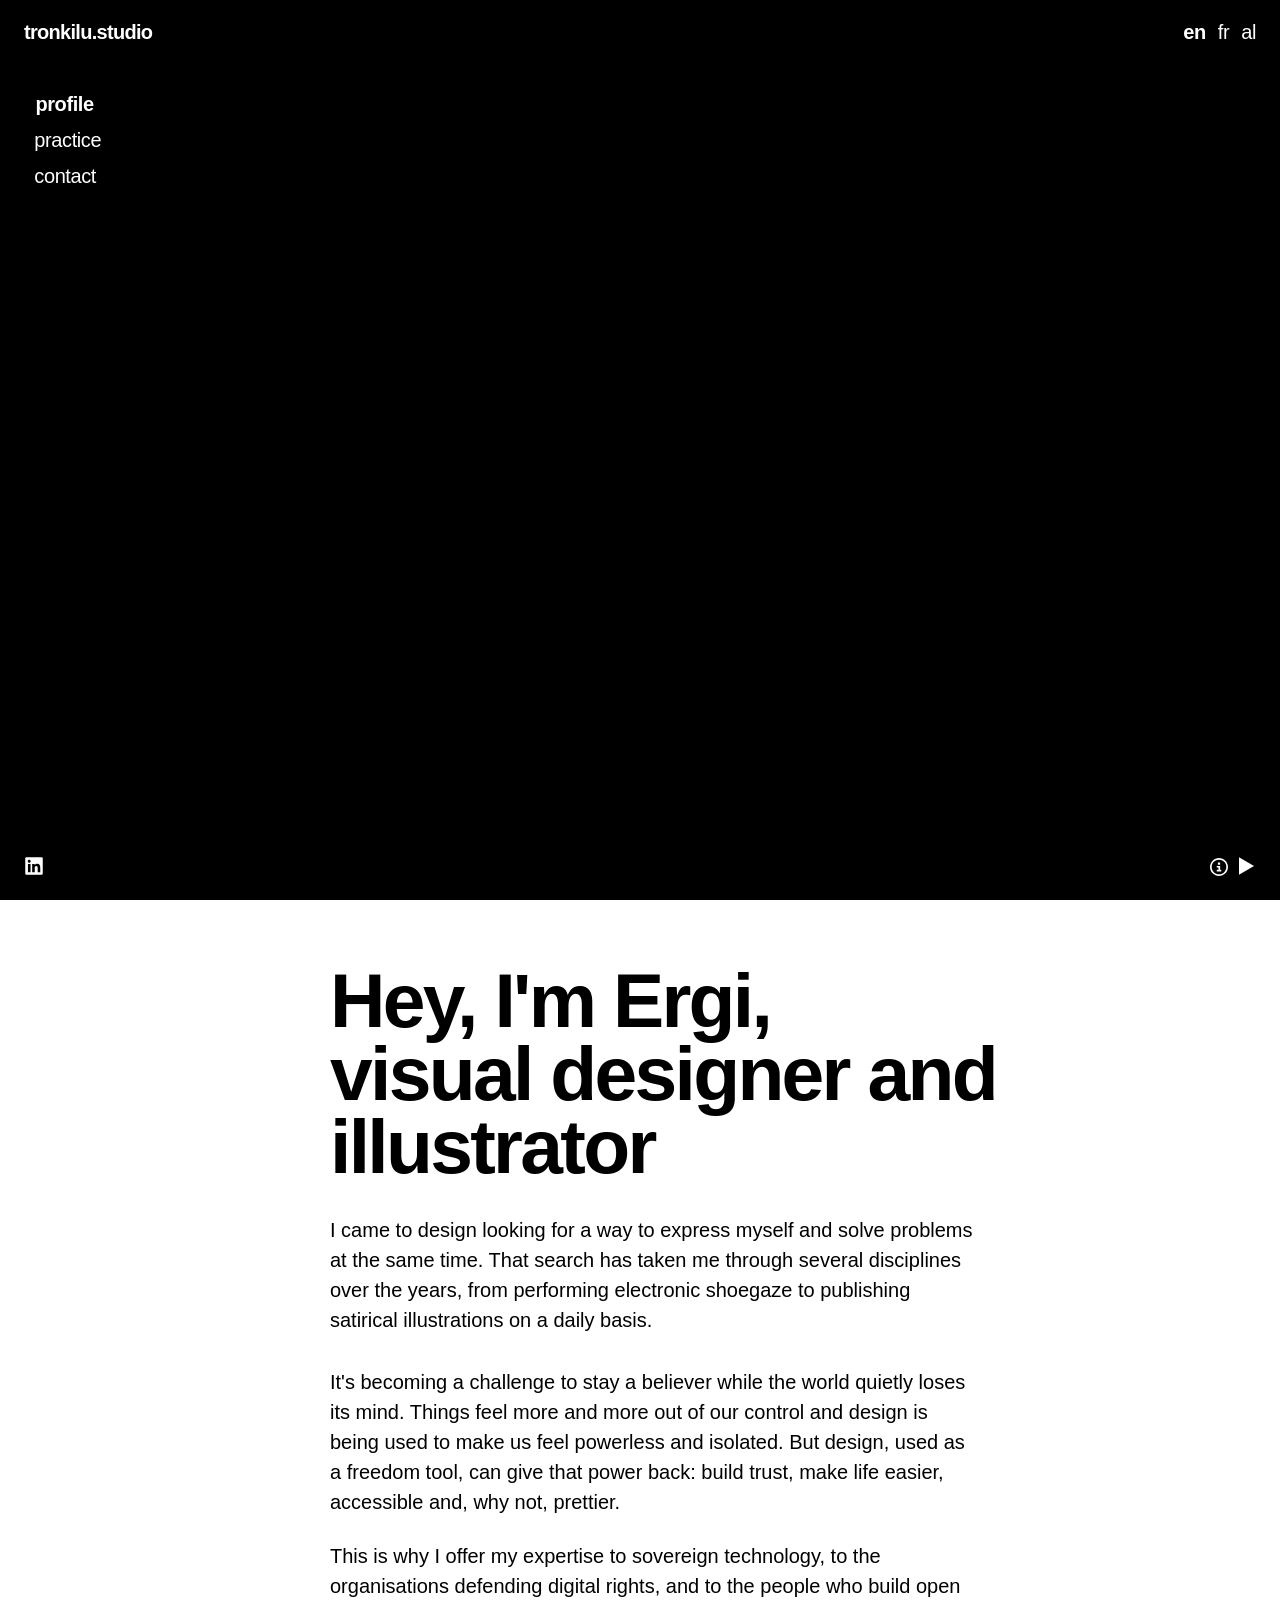
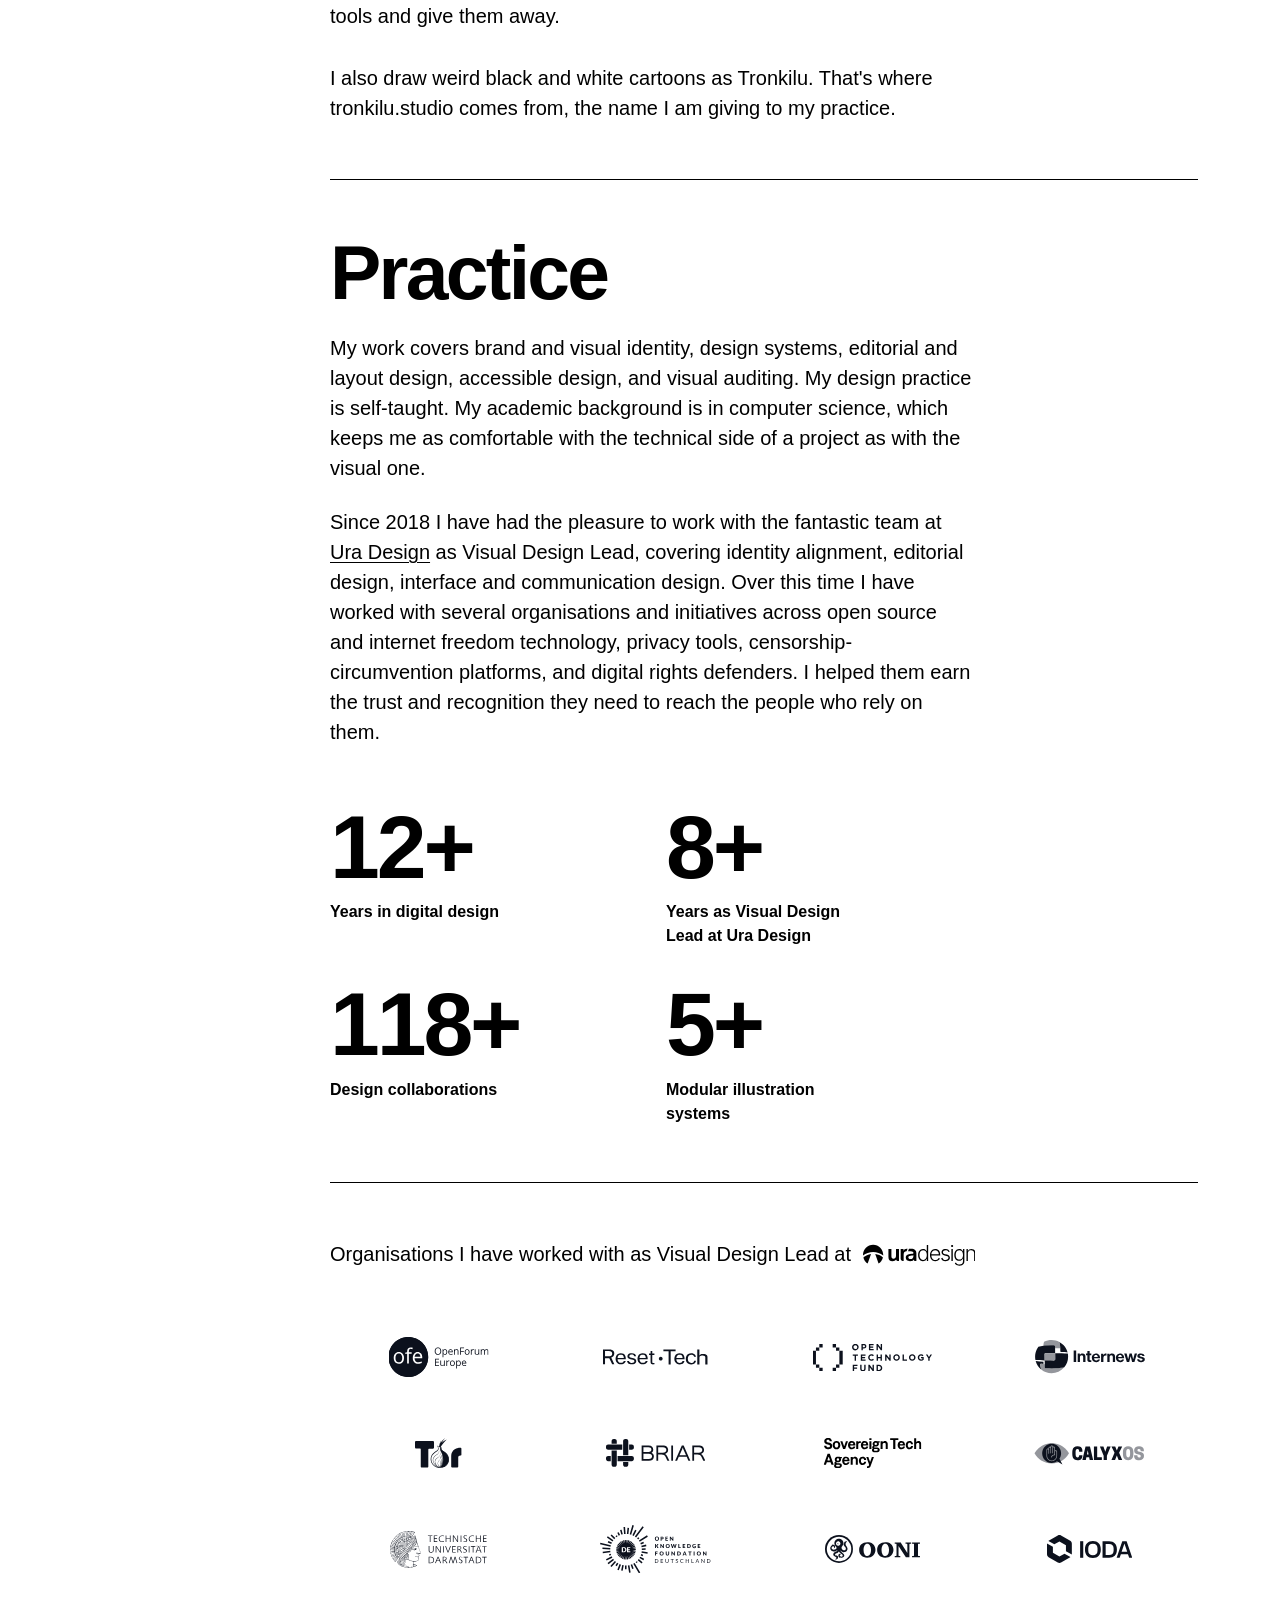
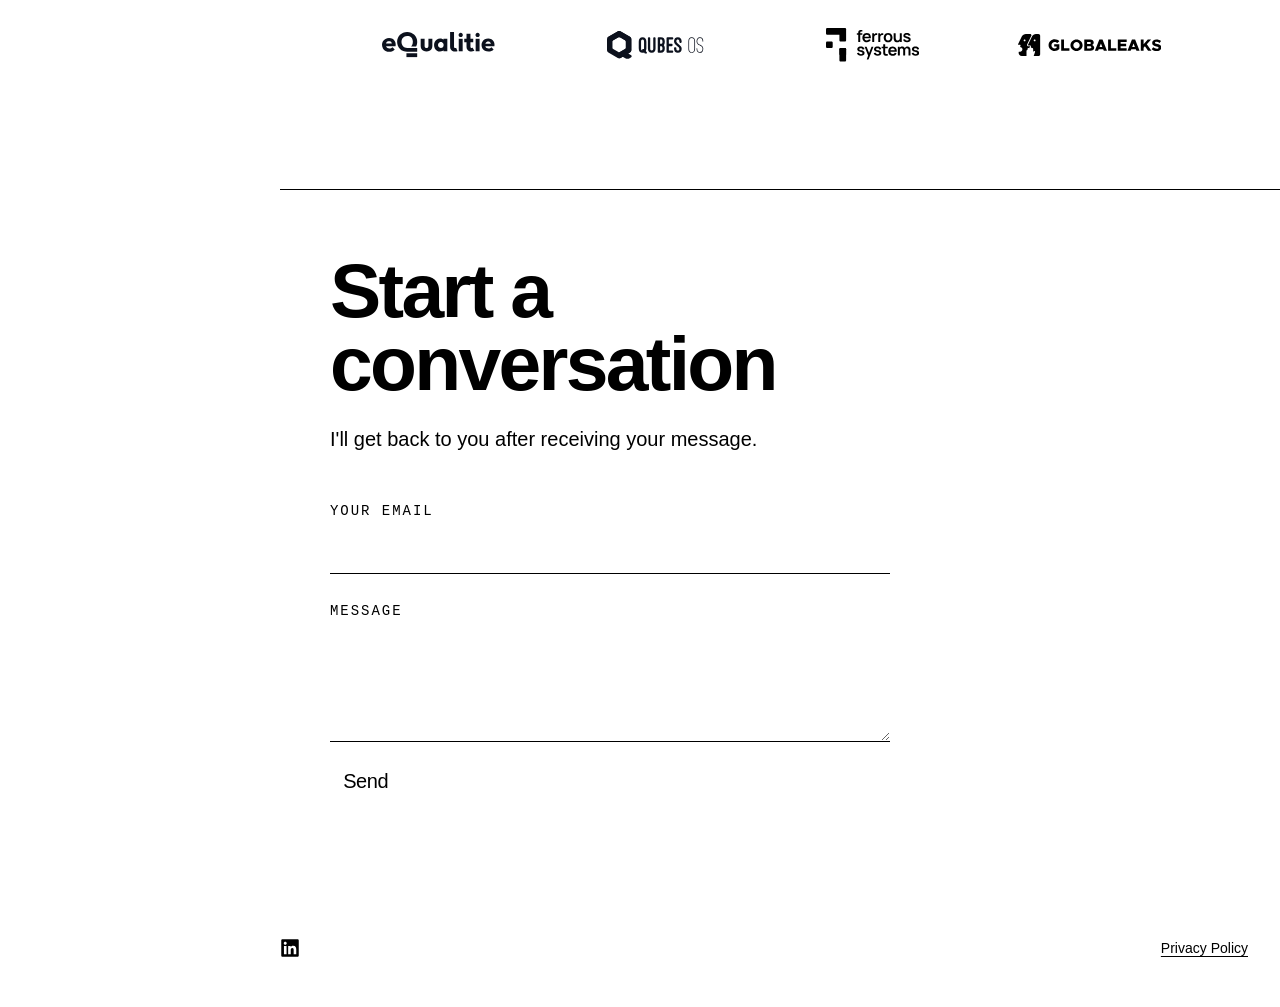
==== index.html @ e002053f ".html-fix" ====
<!DOCTYPE html>
<html lang="en">
<head>
<meta charset="utf-8">
<meta name="viewport" content="width=device-width, initial-scale=1">
<title>tronkilu.studio — Ergi Shkëlzeni, Visual Designer &amp; Illustrator</title>
<meta name="description" content="Ergi Shkëlzeni (Tronkilu) is a visual designer and illustrator based in Grenoble, France, working on brand identity, editorial design, and open source and digital rights projects.">
<meta name="keywords" content="Ergi Shkëlzeni, Ergi, Tronkilu, tronkilu studio, open source design, visual designer, illustrator, design France, Grenoble designer">
<meta name="robots" content="index,follow">
<link rel="canonical" href="https://tronkilu.studio/">
<meta property="og:type" content="website">
<meta property="og:title" content="tronkilu.studio — Ergi Shkëlzeni, Visual Designer & Illustrator">
<meta property="og:description" content="Visual designer and illustrator based in Grenoble, France, working on brand identity, editorial design, and open source and digital rights projects.">
<meta property="og:url" content="https://tronkilu.studio/">
<meta property="og:site_name" content="tronkilu.studio">
<meta name="twitter:card" content="summary">
<meta name="twitter:title" content="tronkilu.studio — Ergi Shkëlzeni">
<meta name="twitter:description" content="Visual designer and illustrator based in Grenoble, France.">
<script type="application/ld+json">{"@context":"https://schema.org","@type":"Person","name":"Ergi Shkëlzeni","alternateName":"Tronkilu","url":"https://tronkilu.studio/","jobTitle":"Visual Designer and Illustrator","address":{"@type":"PostalAddress","addressLocality":"Grenoble","addressCountry":"FR"},"sameAs":["https://www.linkedin.com/in/ergishkëlzeni"]}</script>
<style>
:root{
/* Ink — the only real colour in the system */
--ink-900:#000000;--ink-800:#101010;--ink-700:#1c1c1c;--ink-600:#3a3a3a;--ink-500:#5e5e5e;--ink-400:#8a8a8a;--ink-300:#b4b4b4;--ink-200:#d6d6d6;--ink-100:#e8e8e8;--ink-050:#f2f2f1;--paper:#ffffff;
/* Semantic */
--text-primary:var(--ink-900);--text-secondary:var(--ink-500);--text-muted:var(--ink-400);--text-inverse:var(--paper);
--surface-page:var(--paper);--surface-card:var(--paper);--surface-sunken:var(--ink-050);--surface-inverse:var(--ink-900);
--border-hairline:var(--ink-200);--border-strong:var(--ink-900);--border-subtle:var(--ink-100);
--action-fill:var(--ink-900);--action-fill-hover:var(--ink-700);--action-text:var(--paper);
--focus-ring:var(--ink-900);
/* Semantic status: expressed as ink + pattern, never hue. Kept as aliases so consumers
   have a single place to opt into colour if a product ever needs it. */
--status-info:var(--ink-900);--status-success:var(--ink-900);--status-warning:var(--ink-900);--status-danger:var(--ink-900);
--selection-bg:var(--ink-900);--selection-text:var(--paper)}
[data-theme="inverse"]{--text-primary:var(--paper);--text-secondary:var(--ink-300);--text-muted:var(--ink-400);--text-inverse:var(--ink-900);--surface-page:var(--ink-900);--surface-card:var(--ink-900);--surface-sunken:var(--ink-800);--surface-inverse:var(--paper);--border-hairline:var(--ink-600);--border-strong:var(--paper);--border-subtle:var(--ink-700);--action-fill:var(--paper);--action-fill-hover:var(--ink-100);--action-text:var(--ink-900);--focus-ring:var(--paper)}

:root{
--space-0:0px;--space-1:4px;--space-2:8px;--space-3:12px;--space-4:16px;--space-5:24px;--space-6:32px;--space-7:48px;--space-8:64px;--space-9:96px;--space-10:128px;
--gutter:24px;--page-margin:32px;--section-y:96px;--max-width:1280px;--rail:280px}

:root{
--ease-standard:cubic-bezier(0.2,0,0,1); /* @kind other */
--ease-out:cubic-bezier(0,0,0,1); /* @kind other */
--ease-step:steps(3,end); /* @kind other */
--dur-instant:80ms; /* @kind other */
--dur-fast:120ms; /* @kind other */
--dur-base:180ms; /* @kind other */
--dur-slow:320ms /* @kind other */}

:root{
/* Grain: a tiled SVG fractal-noise mask. Applied as an ::after overlay, never baked into art. */
--grain-url:url("data:image/svg+xml,%3Csvg xmlns='http://www.w3.org/2000/svg' width='160' height='160'%3E%3Cfilter id='n'%3E%3CfeTurbulence type='fractalNoise' baseFrequency='0.8' numOctaves='3' stitchTiles='stitch'/%3E%3C/filter%3E%3Crect width='160' height='160' filter='url(%23n)' opacity='0.55'/%3E%3C/svg%3E"); /* @kind other */
--grain-opacity:0.28; /* @kind other */
--grain-opacity-strong:0.45; /* @kind other */
--grain-size:160px; /* @kind spacing */
--halftone-url:url("data:image/svg+xml,%3Csvg xmlns='http://www.w3.org/2000/svg' width='6' height='6'%3E%3Ccircle cx='1.5' cy='1.5' r='1' fill='%23000'/%3E%3C/svg%3E"); /* @kind other */
--image-filter:grayscale(1) contrast(1.12); /* @kind other */
--image-filter-hard:grayscale(1) contrast(1.6) brightness(1.05) /* @kind other */}

</style>
<style>
@font-face{font-family:"Geist";src:url("assets/fonts/Geist.woff2") format("woff2-variations"),url("assets/fonts/Geist.woff2") format("woff2");font-weight:100 900;font-style:normal;font-display:swap}
</style>
<style>
*{box-sizing:border-box}
html{scroll-behavior:smooth;overflow-x:hidden}
/* Type audit — four sizes only:
   --t-label 11px mono uppercase · --t-body 16px · --t-nav 20px mono · --t-mid clamp 28-44 · --t-head clamp 40-88
   Two weights only: 400 and 600. Two families: Geist, Geist Mono. */
:root{--t-label:11px;--t-body:16px;--t-nav:20px;--t-mid:clamp(28px,3.4vw,44px);--t-head:clamp(40px,6vw,88px)}
body{margin:0;background:var(--paper);color:var(--ink-900);font-family:Geist,-apple-system,"Segoe UI",Roboto,Helvetica,Arial,sans-serif;font-size:var(--t-body);font-weight:400;line-height:1.6;-webkit-font-smoothing:antialiased}
.mono,button,input,textarea{font-family:Geist,-apple-system,"Segoe UI",Roboto,Helvetica,Arial,sans-serif}
.mono{font-size:var(--t-label);font-weight:400;letter-spacing:.14em;text-transform:uppercase;line-height:1.4;font-family:ui-monospace,"SF Mono","Cascadia Mono","Roboto Mono",Consolas,monospace}
a{color:var(--ink-900);text-decoration:underline;text-decoration-thickness:1px;text-underline-offset:3px}
a:hover{text-decoration-thickness:2px}
.quiet-hover:hover{text-decoration:none}
h1,h2,.mark,.name,.stats b,.wordmark{font-weight:600;letter-spacing:-.035em;line-height:.95;margin:0}
h1,h2{font-size:var(--t-head);text-wrap:balance}
.name,.stats b{font-size:var(--t-mid);line-height:1}
.bio{font-size:20px;line-height:1.5;max-width:58ch}
p{max-width:58ch;margin:0}
.layout{display:block;padding-left:280px}
/* sidebar overlaid on the hero, inverting against whatever is behind it */
.rail{position:fixed;top:0;left:0;width:280px;height:100vh;color:#fff;mix-blend-mode:difference;padding:88px 24px 24px;display:flex;flex-direction:column;gap:clamp(16px,4vh,48px);z-index:20;pointer-events:none;overflow-y:auto;overflow-x:hidden;scrollbar-width:none}
.rail::-webkit-scrollbar{display:none}
@media(max-height:700px){.rail{padding-top:64px}.rail nav a{font-size:20px}}
.rail a{color:inherit;pointer-events:auto}
.rail nav{display:flex;flex-direction:column;gap:4px}
.rail nav a{font-family:Geist,-apple-system,"Segoe UI",Roboto,Helvetica,Arial,sans-serif;font-size:var(--t-nav);letter-spacing:-.02em;white-space:nowrap;text-decoration:none}
.rail nav a::before{content:"[ ";opacity:0}
.rail nav a::after{content:" ]";opacity:0}
.rail nav a:hover{text-decoration:none}
.rail nav a:hover::before,.rail nav a:hover::after{opacity:1}
.rail nav a:hover{font-weight:600}
.rail nav:not(:hover) a.active{font-weight:600}
/* top bar: wordmark + languages on one level; inverts over the video, turns to paper below it */
.topbar{position:fixed;top:0;left:0;right:0;z-index:30;height:64px;display:flex;align-items:center;justify-content:space-between;padding:0 24px;color:#fff;mix-blend-mode:difference;transition:none}
.topbar.solid{color:var(--ink-900);background:var(--paper);mix-blend-mode:normal}
.topbar .mark{font-size:var(--t-nav);color:inherit;text-decoration:none}
.lang{display:flex;gap:12px}
.lang button{background:none;border:0;padding:0;color:inherit;font-family:Geist,-apple-system,"Segoe UI",Roboto,Helvetica,Arial,sans-serif;font-size:var(--t-nav);font-weight:400;letter-spacing:-.02em;cursor:pointer}
.lang button[aria-pressed=true]{font-weight:600}
.reel .li-btn{position:absolute;bottom:24px;left:24px;z-index:2;width:20px;height:20px;background:var(--paper);-webkit-mask:var(--i) center/contain no-repeat;mask:var(--i) center/contain no-repeat;mix-blend-mode:difference}
/* main */
main{min-width:0;container-type:inline-size}
section{border-bottom:1px solid var(--ink-900)}
#about{border-bottom:0}
section:last-of-type{border-bottom:0}
.sechead{display:flex;justify-content:space-between;align-items:baseline;gap:24px;padding:16px 32px 16px 0;border-bottom:1px solid var(--ink-900)}
.body{padding:64px 32px 96px 0;max-width:900px;margin:0 auto}
.indent{padding-left:0}
/* full-bleed video header */
.reel{position:relative;margin:0;overflow:hidden;background:var(--ink-900);width:100%;height:100vh;cursor:pointer}
.reel-cursor{position:fixed;z-index:15;width:52px;height:52px;border-radius:50%;border:1px solid var(--paper);display:flex;align-items:center;justify-content:center;pointer-events:none;mix-blend-mode:difference;opacity:0;transform:translate(-50%,-50%) scale(.5);transition:opacity 260ms cubic-bezier(.2,0,0,1),transform 260ms cubic-bezier(.34,1.56,.64,1)}
.reel-cursor.show{opacity:1;transform:translate(-50%,-50%) scale(1)}
.reel-cursor svg{width:18px;height:18px}
.reel video{width:100%;height:100%;object-fit:cover;object-position:50% 0%;display:block;filter:var(--image-filter-hard)}
.reel::after{content:"";position:absolute;inset:0;background-image:var(--grain-url);background-size:var(--grain-size);mix-blend-mode:multiply;opacity:var(--grain-opacity-strong);pointer-events:none}
.reel button{position:absolute;bottom:24px;right:24px;z-index:2;border:0;padding:0;width:20px;height:20px;background:var(--paper);-webkit-mask:var(--i) center/contain no-repeat;mask:var(--i) center/contain no-repeat;cursor:pointer;mix-blend-mode:difference;transition:opacity 200ms cubic-bezier(.2,0,0,1)}
.reel button.hide{opacity:0;pointer-events:none}
.reel .li-btn{transition:opacity 200ms cubic-bezier(.2,0,0,1)}
.reel .li-btn.hide{opacity:0;pointer-events:none}
.reel button:focus-visible{outline:2px solid var(--paper);outline-offset:2px}
.reel .credit-toggle{right:52px;width:18px;height:18px;background:var(--paper);-webkit-mask:var(--ci) center/contain no-repeat;mask:var(--ci) center/contain no-repeat;border:0;padding:0;cursor:pointer;mix-blend-mode:difference}
.reel .credit{position:absolute;left:24px;right:24px;bottom:54px;z-index:2;font-size:13px;line-height:1.6;max-width:520px;margin-left:auto;text-align:right;opacity:0;transform:translateY(6px);pointer-events:none;transition:opacity 180ms cubic-bezier(.2,0,0,1),transform 180ms cubic-bezier(.2,0,0,1);text-wrap:balance}
.reel .credit .hl{background:var(--credit-hl,#F4F6F5);color:var(--ink-900);padding:2px 6px;box-decoration-break:clone;-webkit-box-decoration-break:clone}
.reel .credit.show{opacity:1;transform:translateY(0);pointer-events:auto}
/* about */
.about{margin-top:32px}
.lead{font-size:var(--t-mid);line-height:1.25;letter-spacing:-.01em;max-width:44ch}
.stats{display:grid;grid-template-columns:repeat(2,minmax(0,1fr));gap:32px;margin-top:56px;max-width:640px}
.stats b{display:block;font-size:clamp(56px,7vw,96px)}
.stat-label{margin-top:8px;display:block;max-width:22ch;line-height:1.5;font-family:Geist,-apple-system,"Segoe UI",Roboto,Helvetica,Arial,sans-serif;font-size:16px;font-weight:600;text-transform:none;letter-spacing:0}
/* worked with */
.clients{margin-top:40px;display:grid;grid-template-columns:repeat(4,minmax(0,1fr));gap:0}
.clients>div{display:flex;align-items:center;justify-content:center;min-height:96px;padding:16px}
.clients>div svg{height:28px;width:auto;max-width:100%}
.orgs-logo{display:inline-flex;align-items:center;height:0.558em;vertical-align:middle;margin:0 0 0 6px}
.orgs-logo svg{height:100%;width:auto;display:block}
@media(max-width:860px){.orgs-logo{margin:0 0 0 6px}}
/* contact */
form{display:flex;flex-direction:column;gap:28px;max-width:560px;margin-top:48px}
.field{display:flex;flex-direction:column;gap:8px}
.field .mono{font-size:14px}
input,textarea{width:100%;border:0;border-bottom:1px solid var(--ink-900);padding:10px 0;font-size:20px;font-family:Geist,-apple-system,"Segoe UI",Roboto,Helvetica,Arial,sans-serif;background:none;color:var(--ink-900);resize:vertical}
input:focus,textarea:focus{outline:none;border-bottom-width:2px}
button[type=submit]{align-self:start;font-family:Geist,-apple-system,"Segoe UI",Roboto,Helvetica,Arial,sans-serif;font-size:var(--t-nav);letter-spacing:-.02em;text-transform:none;background:none;color:var(--ink-900);padding:0;display:flex;align-items:center;gap:8px;border:0;cursor:pointer;font-weight:400;transition:font-weight 120ms cubic-bezier(.2,0,0,1),opacity 120ms cubic-bezier(.2,0,0,1)}
button[type=submit]::before{content:"[ ";opacity:0}
button[type=submit]::after{content:" ]";opacity:0}
button[type=submit] svg{width:16px;height:16px;transition:transform 220ms cubic-bezier(.2,0,0,1)}
button[type=submit]:hover{font-weight:600}
button[type=submit]:hover::before,button[type=submit]:hover::after{opacity:1}
button[type=submit]:hover svg{transform:translateX(3px)}
button[type=submit]:active{opacity:.6}
.toast-overlay{position:fixed;inset:0;z-index:40;display:flex;align-items:center;justify-content:center;background:rgba(0,0,0,0);pointer-events:none;transition:background 240ms cubic-bezier(.2,0,0,1)}
.toast-overlay.show{background:rgba(0,0,0,.12);pointer-events:auto}
.toast-card{background:var(--paper);border-radius:16px;box-shadow:0 12px 40px rgba(0,0,0,.18);padding:32px 36px;max-width:340px;text-align:center;display:flex;flex-direction:column;align-items:center;gap:14px;position:relative;opacity:0;transform:translateY(12px) scale(.96);transition:opacity 260ms cubic-bezier(.2,0,0,1),transform 260ms cubic-bezier(.2,0,0,1)}
.toast-overlay.show .toast-card{opacity:1;transform:translateY(0) scale(1)}
.toast-text{font-family:Geist,-apple-system,"Segoe UI",Roboto,Helvetica,Arial,sans-serif;font-size:15px;font-weight:500;line-height:1.5;color:var(--ink-900)}
.toast-close{position:absolute;top:14px;right:14px;background:none;border:0;padding:4px;cursor:pointer;color:var(--ink-900)}
.toast-close:hover svg path{stroke-width:3}
.direct{margin-top:24px}
.wordmark{padding:48px 32px 32px;letter-spacing:-.045em;line-height:.85;font-size:min(13.2cqw,220px)}
.privacy-link{display:flex;justify-content:space-between;align-items:center;padding:48px 32px 48px 0}
.privacy-link .li-icon{width:20px;height:20px;background:currentColor;-webkit-mask:var(--i) center/contain no-repeat;mask:var(--i) center/contain no-repeat}
.privacy-link .li-icon:hover{-webkit-mask-size:85%;mask-size:85%}
.privacy-link a{font-family:Geist,-apple-system,"Segoe UI",Roboto,Helvetica,Arial,sans-serif;font-size:14px;text-decoration:underline;text-decoration-thickness:1px;text-underline-offset:3px;transition:none}
.privacy-link a:hover{font-weight:400;text-decoration:none}
.mobile-menu-row{position:fixed;top:8px;right:16px;z-index:35;display:flex;align-items:center;gap:0}
.mobile-menu-btn{display:none;background:none;border:0;padding:0;cursor:pointer;width:auto;height:auto;align-items:center;justify-content:center;font-family:Geist,-apple-system,"Segoe UI",Roboto,Helvetica,Arial,sans-serif;font-size:16px;font-weight:600;letter-spacing:0;color:var(--ink-900);transition:transform 200ms cubic-bezier(.2,0,0,1)}
.mobile-menu-btn.spin{transform:rotate(180deg)}
.mobile-menu-row .lang{display:flex;gap:0;overflow:hidden;max-width:0;opacity:0;transition:max-width 260ms cubic-bezier(.2,0,0,1),opacity 200ms cubic-bezier(.2,0,0,1)}
.mobile-menu-row .lang.open{max-width:140px;opacity:1;margin-right:12px}
.mobile-menu-row .lang button{font-family:Geist,-apple-system,"Segoe UI",Roboto,Helvetica,Arial,sans-serif;font-size:14px;font-weight:400;letter-spacing:0;background:none;border:0;padding:0 8px;cursor:pointer;color:var(--ink-900);white-space:nowrap}
.mobile-menu-row .lang button[aria-pressed=true]{font-weight:600}
/* mobile */
@media(max-width:860px){
.clients{grid-template-columns:repeat(2,minmax(0,1fr))}
:root{--t-nav:24px}
.layout{padding-left:0}
.rail{width:auto;padding:16px;gap:32px;height:100vh;transition:opacity 200ms cubic-bezier(.2,0,0,1)}
.rail.hide{opacity:0;pointer-events:none;visibility:hidden}
.rail.hide a,.rail.hide button{pointer-events:none}
.topbar{height:52px;padding:0 16px}
.rail{padding-top:72px}
.reel video{object-position:95% 0%}
.sechead,.wordmark{padding-left:0;padding-right:20px}
.privacy-link{padding-left:64px;padding-right:64px}
.body{padding-left:64px;padding-right:64px;padding-top:40px;padding-bottom:64px}
h1,h2{line-height:1.08}
.topbar .lang{display:flex}
.topbar .lang button{display:none}
.topbar .lang button[aria-pressed=true]{display:inline-block}
.topbar .lang.expanded button{display:inline-block}
}
</style>
</head>
<body>
<figure class="reel" id="reel">
<div class="reel-cursor" id="reelCursor"><svg xmlns="http://www.w3.org/2000/svg" viewBox="0 0 24 24" fill="none"><path id="cursorIcon" d="M8 5v14l11-7z" fill="var(--paper)"></path></svg></div>
<video src="assets/video/hero.mp4" autoplay loop muted playsinline></video>
<button type="button" class="credit-toggle" id="creditBtn" aria-label="Photo credit" aria-expanded="false" style="--ci:url('data:image/svg+xml;utf8,%3Csvg%20xmlns%3D%22http%3A%2F%2Fwww.w3.org%2F2000%2Fsvg%22%20viewBox%3D%220%200%2032%2032%22%3E%3Cpath%20d%3D%22M16%203C19.4478%203%2022.7544%204.36964%2025.1924%206.80761C27.6304%209.24558%2029%2012.5522%2029%2016C29%2019.4478%2027.6304%2022.7544%2025.1924%2025.1924C22.7544%2027.6304%2019.4478%2029%2016%2029C12.5522%2029%209.24558%2027.6304%206.80761%2025.1924C4.36964%2022.7544%203%2019.4478%203%2016C3%2012.5522%204.36964%209.24558%206.80761%206.80761C9.24558%204.36964%2012.5522%203%2016%203ZM16%2032C20.2435%2032%2024.3131%2030.3143%2027.3137%2027.3137C30.3143%2024.3131%2032%2020.2435%2032%2016C32%2011.7565%2030.3143%207.68687%2027.3137%204.68629C24.3131%201.68571%2020.2435%200%2016%200C11.7565%200%207.68687%201.68571%204.68629%204.68629C1.68571%207.68687%200%2011.7565%200%2016C0%2020.2435%201.68571%2024.3131%204.68629%2027.3137C7.68687%2030.3143%2011.7565%2032%2016%2032ZM13.5%2021H12V24H13.5H18.5H20V21H18.5H18V15.5V14H16.5H13.5H12V17H13.5H15V21H13.5ZM18%2012V8H14V12H18Z%22%2F%3E%3C%2Fsvg%3E')"></button>
<a href="https://www.linkedin.com/in/ergishkëlzeni" target="_blank" rel="noopener" aria-label="LinkedIn" class="li-btn" style="--i:url('data:image/svg+xml;utf8,%3Csvg%20xmlns%3D%22http%3A%2F%2Fwww.w3.org%2F2000%2Fsvg%22%20viewBox%3D%220%200%2028%2032%22%3E%3Cpath%20d%3D%22M26%202H1.99375C0.89375%202%200%202.90625%200%204.01875V27.9813C0%2029.0938%200.89375%2030%201.99375%2030H26C27.1%2030%2028%2029.0938%2028%2027.9813V4.01875C28%202.90625%2027.1%202%2026%202ZM8.4625%2026H4.3125V12.6375H8.46875V26H8.4625ZM6.3875%2010.8125C5.05625%2010.8125%203.98125%209.73125%203.98125%208.40625C3.98125%207.08125%205.05625%206%206.3875%206C7.7125%206%208.79375%207.08125%208.79375%208.40625C8.79375%209.7375%207.71875%2010.8125%206.3875%2010.8125ZM24.0187%2026H19.8687V19.5C19.8687%2017.95%2019.8375%2015.9563%2017.7125%2015.9563C15.55%2015.9563%2015.2188%2017.6438%2015.2188%2019.3875V26H11.0688V12.6375H15.05V14.4625H15.1062C15.6625%2013.4125%2017.0188%2012.3062%2019.0375%2012.3062C23.2375%2012.3062%2024.0187%2015.075%2024.0187%2018.675V26Z%22%2F%3E%3C%2Fsvg%3E')"></a>
<button type="button" id="reelBtn" aria-label="Pause video" style="--i:url('data:image/svg+xml;utf8,%3Csvg%20xmlns%3D%22http%3A%2F%2Fwww.w3.org%2F2000%2Fsvg%22%20viewBox%3D%220%200%2020%2032%22%3E%3Cpath%20d%3D%22M8%204H0V28H8V4ZM20%204H12V28H20V4Z%22%2F%3E%3C%2Fsvg%3E')"></button>
<p class="credit mono" id="creditBox" style="text-transform:none;letter-spacing:0;max-width:400px"><span class="hl" id="creditText"></span></p>
</figure>
<header class="topbar" id="topbar">
<a class="mark" href="#">tronkilu.studio</a>
<div class="lang">
<button type="button" data-lang="en" aria-pressed="true">en</button>
<button type="button" data-lang="fr" aria-pressed="false">fr</button>
<button type="button" data-lang="al" aria-pressed="false">al</button>
</div>
</header>
<div class="layout">
<aside class="rail">
<nav>
<a href="#about" data-en="profile" data-fr="profil" data-al="profili">profile</a>
<a href="#work" data-en="practice" data-fr="pratique" data-al="praktika">practice</a>
<a href="#contact" data-en="contact" data-fr="contact" data-al="kontakt">contact</a>
</nav>
</aside>
<main id="top">
<section id="about" data-screen-label="01 About">
<div class="body" style="padding-bottom:0">
<h1 id="heroH1">Hey, I'm Ergi,<br>visual designer and illustrator</h1>
<div class="about" style="margin-top:32px">
<p class="bio" id="bio1">I came to design looking for a way to express myself and solve problems at the same time. That search has taken me through several disciplines over the years, from performing electronic shoegaze to publishing satirical illustrations on a daily basis.</p>
<p class="bio" id="bio2" style="margin-top:32px">It's becoming a challenge to stay a believer while the world quietly loses its mind. Things feel more and more out of our control and design is being used to make us feel powerless and isolated. But design, used as a freedom tool, can give that power back: build trust, make life easier, accessible and, why not, prettier.</p>
<p class="bio" id="bio3" style="margin-top:24px">Design decides whether a technology hands people control or quietly takes it from them. That is why I devote my time to sovereign technology, to the organisations defending digital rights, and to the people who build open tools and give them away.</p>
<p class="bio" id="bio4" style="margin-top:32px">I also draw weird black and white cartoons as Tronkilu. That's where tronkilu.studio comes from, the name I am giving to my practice.</p>
</div>
</div>
</section>
<section id="work" data-screen-label="02 Worked with">
<div class="body" style="padding-top:0">
<hr style="margin:56px 0;border:0;border-top:1px solid var(--ink-900)">
<h2 id="practiceLabel" style="margin-bottom:24px">Practice</h2>
<p class="bio" id="workBio1">My work covers brand and visual identity, design systems, editorial and layout design, accessible design, and visual auditing. My design practice is self-taught. My academic background is in computer science, which keeps me as comfortable with the technical side of a project as with the visual one.</p>
<p class="bio" id="workBio2" style="margin-top:24px">Since 2018 I have had the pleasure to work with the fantastic team at <a href="https://ura.design" target="_blank" rel="noopener" class="quiet-hover">Ura Design</a> as Visual Design Lead, covering identity alignment, editorial design, interface and communication design. Over this time I have worked with several organisations and initiatives across open source and internet freedom technology, privacy tools, censorship-circumvention platforms, and digital rights defenders. I helped them earn the trust and recognition they need to reach the people who rely on them.</p>
<div class="stats">
<div><b data-count="12">0+</b><span class="stat-label" id="stat1">Years in digital design</span></div>
<div><b data-count="8">0+</b><span class="stat-label" id="stat3">Years as Visual Design Lead at Ura Design</span></div>
<div><b data-count="120">0+</b><span class="stat-label" id="stat2">Design collaborations</span></div>
<div><b data-count="5">0+</b><span class="stat-label" id="stat4">Modular illustration systems</span></div>
</div>
<hr style="margin:56px 0;border:0;border-top:1px solid var(--ink-900)">
<p class="bio" style="margin-top:24px"><span id="orgsLine">Organisations I have worked with as Visual Design Lead at</span> <span class="orgs-logo"><svg width="666" height="124" viewBox="0 0 666 124" fill="none" xmlns="http://www.w3.org/2000/svg" style="width:112.5px;height:22.5px">
<path d="M174.604 97.2825C186.308 97.2825 189.842 95.5159 196.246 87.5659C196.246 92.2005 200.003 95.9575 204.637 95.9575H213.029V25.5122H195.362V64.8203C195.362 76.3035 189.4 82.9285 180.125 82.9285C171.513 82.9285 168.2 78.0702 168.2 68.5744V25.5122H150.534V72.1077C150.754 89.1117 158.704 97.2825 174.604 97.2825Z" fill="black"></path>
<path d="M284.873 24.1908L272.213 24.1906L266.433 38.5175C266.433 38.5175 266.845 38.4837 267.616 38.4401C273.533 38.1062 299.154 37.2015 298.555 46.6323V48.1782C298.334 51.4906 296.126 53.2573 289.501 53.6989L277.355 55.024C259.689 56.3489 253.064 64.9614 253.064 75.7821C253.064 88.8112 261.897 97.2028 278.46 97.2028C289.943 97.2028 294.801 95.8778 298.555 88.8112C298.776 88.5904 298.997 88.1487 299.218 87.7071C299.218 92.2197 302.876 95.8778 307.388 95.8778H316.001V49.724C316.222 35.3699 306.514 24.4116 284.873 24.1908ZM298.555 66.2864C298.555 76.4446 292.372 84.8362 281.551 84.8362C272.497 84.8362 268.522 80.6404 268.522 74.2363C268.522 69.1572 272.055 65.403 280.889 64.7405L289.28 64.078C294.139 63.6364 297.23 62.7531 298.555 61.4281V66.2864Z" fill="black"></path>
<path d="M263.819 24.1922H259.541C249.824 24.1922 242.659 29.257 239.788 37.207V25.5029H223.005V83.4315C223.005 90.3443 228.609 95.9482 235.522 95.9482H240.672V57.9651C240.672 43.1599 247.518 38.5319 258.061 38.5319L263.819 24.1922Z" fill="black"></path>
<path d="M27.5134 111.039L47.6578 54.5367C30.7071 56.7477 15.2303 63.8719 2.2101 74.6811C5.40373 89.6666 14.7389 102.441 27.5134 111.039Z" fill="black"></path>
<path d="M92.1228 111.039C105.143 102.932 114.478 89.9122 117.917 74.6811C104.897 63.3806 89.4205 56.2563 72.4698 54.5367L92.1228 111.039Z" fill="black"></path>
<path d="M119.884 63.1355V60.4332C119.884 26.7773 93.1065 0 60.1876 0C27.2686 0 0 26.7773 0 60.4332V63.1355C17.4421 50.1154 38.3235 42.9911 60.1876 42.9911C81.5603 42.9911 102.442 50.1154 119.884 63.1355Z" fill="black"></path>
<path d="M620.848 51.8554V95.9063H612.68V25.4248H620.618V36.4835H621.352C623.004 32.8737 625.574 29.9829 629.061 27.8109C632.579 25.6084 636.923 24.5071 642.093 24.5071C646.835 24.5071 650.995 25.5013 654.574 27.4897C658.184 29.4475 660.983 32.3384 662.971 36.1623C664.99 39.9861 666 44.6818 666 50.2494V95.9063H657.832V50.7541C657.832 44.9724 656.211 40.3991 652.968 37.0341C649.756 33.6691 645.443 31.9866 640.028 31.9866C636.327 31.9866 633.038 32.782 630.163 34.3727C627.287 35.9634 625.008 38.2577 623.325 41.2556C621.674 44.223 620.848 47.7562 620.848 51.8554Z" fill="black"></path>
<path d="M571.008 123.805C566.205 123.805 561.999 123.178 558.389 121.924C554.78 120.7 551.736 119.018 549.258 116.876C546.78 114.735 544.853 112.334 543.476 109.672L550.176 105.267C551.185 107.041 552.531 108.785 554.214 110.498C555.927 112.211 558.145 113.634 560.867 114.766C563.621 115.897 567.001 116.463 571.008 116.463C577.249 116.463 582.281 114.903 586.105 111.783C589.959 108.663 591.887 103.814 591.887 97.237V81.3603H591.152C590.204 83.5016 588.843 85.643 587.068 87.7844C585.294 89.8951 582.969 91.6541 580.094 93.0613C577.249 94.4685 573.716 95.1721 569.494 95.1721C563.865 95.1721 558.864 93.7802 554.489 90.9964C550.145 88.2126 546.719 84.2358 544.211 79.066C541.733 73.8655 540.494 67.6708 540.494 60.482C540.494 53.3543 541.702 47.0832 544.119 41.6686C546.566 36.254 549.977 32.0324 554.351 29.0039C558.726 25.9754 563.819 24.4612 569.632 24.4612C573.945 24.4612 577.524 25.2259 580.369 26.7555C583.214 28.2544 585.493 30.1205 587.206 32.3536C588.95 34.5868 590.311 36.7587 591.29 38.8695H592.116V25.4248H600.1V97.7417C600.1 103.707 598.831 108.617 596.292 112.471C593.753 116.326 590.296 119.171 585.921 121.006C581.547 122.872 576.576 123.805 571.008 123.805ZM570.458 87.6926C574.985 87.6926 578.855 86.6066 582.067 84.4347C585.279 82.2321 587.741 79.0813 589.455 74.9821C591.168 70.8829 592.024 66.0036 592.024 60.3443C592.024 54.838 591.183 49.9587 589.5 45.7066C587.818 41.4238 585.371 38.0588 582.159 35.6116C578.977 33.1337 575.077 31.8948 570.458 31.8948C565.747 31.8948 561.77 33.1643 558.527 35.7033C555.285 38.2424 552.837 41.6686 551.185 45.9819C549.533 50.2646 548.707 55.0521 548.707 60.3443C548.707 65.7283 549.549 70.4852 551.231 74.615C552.914 78.7142 555.376 81.9262 558.619 84.2511C561.862 86.5454 565.808 87.6926 570.458 87.6926Z" fill="black"></path>
<path d="M523.349 95.9063V25.4248H531.563V95.9063H523.349ZM527.525 13.3108C525.842 13.3108 524.404 12.7449 523.211 11.613C522.018 10.4506 521.422 9.05867 521.422 7.43735C521.422 5.81603 522.018 4.43944 523.211 3.30758C524.404 2.14512 525.842 1.56389 527.525 1.56389C529.207 1.56389 530.645 2.14512 531.838 3.30758C533.031 4.43944 533.627 5.81603 533.627 7.43735C533.627 9.05867 533.031 10.4506 531.838 11.613C530.645 12.7449 529.207 13.3108 527.525 13.3108Z" fill="black"></path>
<path d="M513.409 40.8885L505.929 42.9993C505.195 40.8885 504.155 38.9766 502.809 37.2635C501.463 35.5504 499.704 34.1891 497.532 33.1796C495.391 32.1701 492.729 31.6653 489.548 31.6653C484.776 31.6653 480.86 32.7972 477.801 35.0609C474.742 37.3247 473.212 40.2461 473.212 43.8252C473.212 46.8537 474.253 49.3163 476.333 51.2129C478.443 53.079 481.686 54.5626 486.061 55.6639L496.706 58.2794C502.61 59.7172 507.031 61.9962 509.967 65.1165C512.935 68.2368 514.418 72.1524 514.418 76.8634C514.418 80.8402 513.317 84.3735 511.115 87.4632C508.912 90.5528 505.838 92.9848 501.891 94.7591C497.976 96.5028 493.433 97.3746 488.263 97.3746C481.38 97.3746 475.706 95.8298 471.239 92.7401C466.773 89.6198 463.913 85.123 462.659 79.2495L470.505 77.3223C471.515 81.5132 473.488 84.6794 476.424 86.8208C479.392 88.9621 483.292 90.0328 488.126 90.0328C493.54 90.0328 497.869 88.8245 501.111 86.4078C504.354 83.9605 505.975 80.9014 505.975 77.2305C505.975 74.3855 505.027 71.9995 503.13 70.0722C501.234 68.1144 498.358 66.6766 494.504 65.7589L482.986 63.0057C476.868 61.5374 472.341 59.2125 469.404 56.031C466.467 52.8495 464.999 48.9033 464.999 44.1923C464.999 40.3073 466.054 36.8964 468.165 33.9596C470.276 30.9923 473.182 28.6674 476.883 26.9849C480.585 25.3024 484.806 24.4612 489.548 24.4612C496.003 24.4612 501.157 25.9295 505.012 28.8663C508.897 31.7724 511.696 35.7798 513.409 40.8885Z" fill="black"></path>
<path d="M428.514 97.3746C421.937 97.3746 416.247 95.8451 411.444 92.786C406.641 89.6963 402.925 85.4289 400.294 79.9837C397.694 74.5079 396.393 68.2062 396.393 61.0785C396.393 53.9814 397.694 47.6797 400.294 42.1733C402.925 36.6364 406.55 32.3077 411.169 29.1875C415.819 26.0366 421.187 24.4612 427.275 24.4612C431.099 24.4612 434.785 25.1648 438.334 26.5719C441.882 27.9485 445.064 30.0746 447.878 32.9502C450.723 35.7951 452.971 39.3895 454.623 43.7334C456.275 48.0468 457.101 53.1555 457.101 59.0595V63.0975H402.037V55.8933H448.75C448.75 51.3659 447.832 47.2973 445.997 43.6876C444.192 40.0472 441.668 37.1717 438.425 35.0609C435.213 32.9502 431.497 31.8948 427.275 31.8948C422.809 31.8948 418.878 33.0878 415.482 35.4739C412.087 37.86 409.425 41.0109 407.498 44.9265C405.601 48.8421 404.638 53.1249 404.607 57.7747V62.088C404.607 67.6861 405.571 72.5807 407.498 76.7716C409.456 80.932 412.224 84.1593 415.803 86.4537C419.383 88.748 423.619 89.8951 428.514 89.8951C431.848 89.8951 434.77 89.3751 437.278 88.335C439.817 87.2949 441.943 85.903 443.656 84.1593C445.4 82.3851 446.715 80.4426 447.603 78.3318L455.357 80.8555C454.287 83.8228 452.528 86.5607 450.081 89.0692C447.664 91.5776 444.635 93.5966 440.995 95.1262C437.385 96.6251 433.225 97.3746 428.514 97.3746Z" fill="black"></path>
<path d="M355.192 97.3748C349.411 97.3748 344.348 95.8452 340.004 92.7861C335.66 89.7271 332.265 85.4596 329.817 79.9838C327.401 74.5081 326.192 68.1299 326.192 60.8492C326.192 53.5992 327.401 47.2516 329.817 41.8064C332.265 36.3306 335.675 32.0785 340.05 29.05C344.424 25.9909 349.518 24.4613 355.33 24.4613C359.613 24.4613 363.177 25.2261 366.022 26.7557C368.867 28.2546 371.146 30.1207 372.859 32.3538C374.572 34.5869 375.902 36.7589 376.851 38.8697H377.585V1.93112H385.799V95.9064H377.814V82.8288H376.851C375.902 84.9702 374.556 87.1727 372.813 89.4364C371.069 91.6696 368.76 93.5509 365.884 95.0805C363.039 96.61 359.475 97.3748 355.192 97.3748ZM356.156 89.8953C360.714 89.8953 364.599 88.6564 367.811 86.1785C371.023 83.6701 373.471 80.2286 375.153 75.8541C376.866 71.449 377.723 66.4015 377.723 60.7116C377.723 55.0828 376.881 50.1118 375.199 45.7985C373.516 41.4546 371.069 38.059 367.857 35.6117C364.645 33.1339 360.745 31.8949 356.156 31.8949C351.445 31.8949 347.468 33.1797 344.226 35.7494C341.014 38.2884 338.566 41.7299 336.884 46.0738C335.232 50.4177 334.406 55.297 334.406 60.7116C334.406 66.1873 335.247 71.1278 336.93 75.5329C338.612 79.938 341.059 83.4406 344.271 86.0408C347.514 88.6105 351.476 89.8953 356.156 89.8953Z" fill="black"></path>
</svg></span></p>
<div class="clients">
<div title="OpenForum Europe"><svg width="145" height="58" viewBox="0 0 145 58" fill="none" xmlns="http://www.w3.org/2000/svg" style="width:101px;height:40px">
<g clip-path="url(#clip0_1332_1775)">
<mask id="mask0_1332_1775" style="mask-type:luminance" maskUnits="userSpaceOnUse" x="0" y="0" width="134" height="58">
<path d="M133.952 0H0V58H133.952V0Z" fill="white"></path>
</mask>
<g mask="url(#mask0_1332_1775)">
<path d="M28.7547 58C44.6355 58 57.5094 45.0163 57.5094 29C57.5094 12.9837 44.6355 0 28.7547 0C12.8739 0 0 12.9837 0 29C0 45.0163 12.8739 58 28.7547 58Z" fill="#0C111D"></path>
<path d="M22.4426 30.3278C22.4426 32.9854 21.7784 35.0607 20.4499 36.5535C19.7505 37.3094 18.8951 37.9016 17.944 38.2885C16.9929 38.6751 15.9693 38.847 14.9452 38.792C13.5917 38.8169 12.258 38.4616 11.0936 37.7658C9.95724 37.0652 9.05305 36.0401 8.49575 34.8207C7.85852 33.4121 7.54572 31.8764 7.58078 30.3287C7.58078 27.6712 8.24008 25.6009 9.55868 24.1182C10.257 23.3657 11.1104 22.7767 12.0589 22.3926C13.0074 22.0084 14.0278 21.8384 15.0485 21.8947C16.0586 21.8487 17.0662 22.0291 17.9989 22.4226C18.9316 22.8162 19.766 23.4131 20.4425 24.1706C21.8483 25.8995 22.5617 28.0958 22.4426 30.3278ZM10.1191 30.3278C10.0074 32.0083 10.4427 33.6796 11.3589 35.0882C11.8196 35.6027 12.3823 36.0141 13.0105 36.2959C13.6388 36.5779 14.3187 36.7239 15.0064 36.7246C15.694 36.7253 16.3742 36.5807 17.0031 36.3001C17.6319 36.0195 18.1953 35.6091 18.6571 35.0957C19.5803 33.6871 20.0184 32.0119 19.9044 30.3278C20.0177 28.658 19.5792 26.9973 18.6571 25.6051C18.2155 25.0598 17.6507 24.6287 17.0103 24.3481C16.3697 24.0673 15.6719 23.945 14.9749 23.9916C14.2876 23.9452 13.5992 24.0656 12.9674 24.3425C12.3357 24.6196 11.779 25.0451 11.344 25.5835C10.431 26.987 10.0006 28.6538 10.1191 30.3278Z" fill="white"></path>
<path d="M33.607 24.1108H29.4892V38.4955H27.0394V24.1108H24.1465V22.9952L27.0394 22.1031V21.1958C27.0394 17.1892 28.7751 15.1859 32.2466 15.1859C33.2697 15.2137 34.2837 15.3891 35.2576 15.7066L34.6229 17.6852C33.8442 17.408 33.0281 17.2524 32.2028 17.2236C31.8113 17.1944 31.4188 17.2642 31.0609 17.4265C30.7029 17.5888 30.3908 17.8388 30.1529 18.1533C29.6404 19.058 29.4102 20.0973 29.4918 21.1357V22.1921H33.6095L33.607 24.1108Z" fill="white"></path>
<path d="M42.9695 38.7916C41.9255 38.8466 40.8817 38.6789 39.9064 38.2995C38.9309 37.9202 38.0461 37.3375 37.3093 36.5898C35.8486 34.9052 35.1038 32.7092 35.2357 30.4758C35.1157 28.2237 35.7987 26.0025 37.1614 24.2135C37.7892 23.4524 38.5824 22.8471 39.4795 22.4446C40.3766 22.0423 41.3536 21.8533 42.3348 21.8925C43.2346 21.8496 44.1326 22.008 44.9645 22.3565C45.7963 22.7048 46.5413 23.2347 47.146 23.9077C48.3766 25.3939 49.0088 27.2917 48.9173 29.2254V30.7874H37.7749C37.7086 32.3689 38.2206 33.9199 39.2138 35.1461C39.712 35.6562 40.3129 36.0528 40.9761 36.3096C41.6391 36.5661 42.3489 36.6767 43.0581 36.6339C44.8364 36.6264 46.5945 36.2519 48.2239 35.5335V37.7352C47.4336 38.0874 46.6104 38.3589 45.7665 38.5458C44.8448 38.7233 43.9077 38.8057 42.9695 38.7916ZM42.3084 23.9627C41.7294 23.9366 41.1518 24.0374 40.6153 24.2583C40.0788 24.4793 39.5964 24.8149 39.2014 25.2424C38.3713 26.2385 37.8912 27.4833 37.836 28.783H46.2922C46.377 27.5051 46.0112 26.2379 45.2589 25.2056C44.8935 24.785 44.4375 24.4541 43.9256 24.2383C43.4137 24.0226 42.8597 23.9277 42.3058 23.9611L42.3084 23.9627Z" fill="white"></path>
<path d="M28.7725 1.46872C30.6219 1.46817 32.4667 1.65544 34.2789 2.02772C37.772 2.74892 41.0901 4.15637 44.0436 6.16979C48.4359 9.15824 51.8739 13.3664 53.9414 18.2845C54.6395 19.949 55.1725 21.6791 55.5324 23.4496C56.2723 27.112 56.2723 30.8872 55.5324 34.5495C54.8171 38.0703 53.4209 41.4146 51.4237 44.3916C48.4587 48.8186 44.2835 52.284 39.4043 54.3678C37.7528 55.0714 36.0361 55.6086 34.2797 55.9714C30.6461 56.7172 26.9006 56.7172 23.267 55.9714C19.7739 55.2503 16.4558 53.8428 13.5023 51.8294C9.11006 48.8409 5.67197 44.6327 3.60454 39.7147C2.90634 38.0501 2.37339 36.32 2.01348 34.5495C1.27346 30.8872 1.27346 27.112 2.01348 23.4496C2.72878 19.9288 4.1249 16.5846 6.12219 13.6075C9.08731 9.18067 13.2624 5.71535 18.1416 3.63139C19.7932 2.92771 21.5097 2.39054 23.2661 2.02772C25.0783 1.65544 26.923 1.46817 28.7725 1.46872ZM28.7725 0C23.0819 0 17.5189 1.70084 12.7874 4.88745C8.05577 8.07405 4.36792 12.6033 2.19019 17.9025C0.0124733 23.2016 -0.557326 29.0326 0.552866 34.6581C1.66306 40.2837 4.40339 45.4511 8.4273 49.5067C12.4512 53.5626 17.578 56.3246 23.1593 57.4435C28.7406 58.5626 34.5259 57.9883 39.7833 55.7934C45.0408 53.5983 49.5344 49.8812 52.6959 45.1122C55.8576 40.3431 57.545 34.7361 57.545 29.0004C57.545 21.309 54.5136 13.9326 49.1177 8.49402C43.7218 3.05538 36.4035 0 28.7725 0Z" fill="#0C111D"></path>
</g>
<path d="M76.4867 20.5125C76.5676 21.9334 76.1207 23.3336 75.2333 24.4405C74.7931 24.9231 74.2525 25.3016 73.6502 25.5487C73.0477 25.7961 72.3987 25.906 71.7493 25.8706C71.0965 25.9107 70.4429 25.8056 69.835 25.5627C69.2268 25.3199 68.6791 24.945 68.2308 24.465C67.343 23.344 66.9015 21.9297 66.9921 20.4982C66.903 19.075 67.3465 17.6698 68.2346 16.5598C68.6862 16.0814 69.2361 15.7084 69.846 15.467C70.4557 15.2255 71.1104 15.1213 71.7643 15.1619C72.411 15.126 73.0574 15.2346 73.6576 15.4799C74.2576 15.7251 74.7967 16.101 75.236 16.5806C76.1238 17.6886 76.5699 19.0905 76.4867 20.5125ZM68.2626 20.5125C68.1832 21.653 68.4989 22.786 69.1559 23.718C69.4951 24.0634 69.8988 24.3377 70.3438 24.5249C70.7889 24.7122 71.2663 24.8085 71.7484 24.8085C72.2306 24.8085 72.708 24.7122 73.153 24.5249C73.5981 24.3377 74.0018 24.0634 74.3408 23.718C74.9127 22.7511 75.2146 21.6465 75.2146 20.521C75.2146 19.3955 74.9127 18.2907 74.3408 17.3241C74.0239 16.9537 73.6257 16.6628 73.1779 16.4745C72.73 16.2862 72.2447 16.2056 71.7605 16.2392C71.2717 16.2067 70.7821 16.2884 70.3297 16.4779C69.8773 16.6674 69.4742 16.9595 69.1521 17.3316C68.4982 18.2555 68.1837 19.3802 68.2626 20.5125Z" fill="#0C111D"></path>
<path d="M82.0066 25.8706C81.5317 25.8756 81.0611 25.779 80.6263 25.5869C80.2072 25.3974 79.8454 25.099 79.5782 24.7223H79.4937C79.5485 25.1518 79.5766 25.5843 79.5782 26.0173V29.233H78.4062V17.9284H79.3596L79.5219 18.9963H79.5782C79.8431 18.6009 80.2056 18.2822 80.6301 18.0713C81.0623 17.875 81.5326 17.7781 82.0066 17.7875C82.4574 17.7626 82.9078 17.8457 83.3207 18.03C83.7336 18.2142 84.0975 18.4945 84.3823 18.8477C84.9312 19.7435 85.2209 20.7762 85.2183 21.8291C85.2159 22.8821 84.9214 23.9134 84.3682 24.8066C84.0849 25.1582 83.7236 25.4378 83.3133 25.6226C82.903 25.8074 82.4554 25.8924 82.0066 25.8706ZM81.8367 18.7901C81.5196 18.7605 81.1999 18.8047 80.9025 18.9195C80.6051 19.0343 80.3379 19.2166 80.1214 19.4521C79.7166 20.0755 79.5259 20.8154 79.5782 21.5586V21.8214C79.5079 22.6437 79.6981 23.4673 80.1214 24.1738C80.3356 24.4225 80.6054 24.6164 80.9085 24.7395C81.2117 24.8628 81.5395 24.9116 81.8648 24.8822C82.1742 24.8923 82.4809 24.8224 82.7559 24.6792C83.0307 24.5361 83.2648 24.3243 83.4355 24.0641C83.8496 23.3884 84.0483 22.6012 84.0041 21.8082C84.054 21.0204 83.8548 20.2371 83.4355 19.5704C83.2541 19.3168 83.0131 19.1126 82.734 18.9764C82.4549 18.8402 82.1466 18.7761 81.8367 18.7901Z" fill="#0C111D"></path>
<path d="M90.3328 25.8706C89.8335 25.8967 89.3342 25.8164 88.8678 25.6349C88.4014 25.4534 87.9781 25.1746 87.6258 24.817C86.9272 24.0111 86.5709 22.9606 86.6341 21.8924C86.5768 20.8152 86.9036 19.7527 87.5554 18.897C87.8556 18.5328 88.235 18.2433 88.664 18.0507C89.0931 17.8582 89.5605 17.7678 90.0297 17.7864C90.4602 17.7661 90.8899 17.8418 91.2878 18.0087C91.6858 18.1756 92.0423 18.4292 92.3314 18.7512C92.9192 19.4627 93.2206 20.3708 93.1757 21.2955V22.0427H87.8463C87.8155 22.7978 88.0603 23.538 88.5341 24.1236C88.7725 24.3676 89.0601 24.5573 89.3772 24.6801C89.6945 24.8027 90.034 24.8555 90.3731 24.8349C91.2237 24.8311 92.0644 24.6519 92.8436 24.3081V25.3608C92.4655 25.5292 92.0718 25.6591 91.668 25.7486C91.2282 25.8349 90.7808 25.8756 90.3328 25.8706ZM90.0147 18.7768C89.738 18.7643 89.4618 18.8125 89.2053 18.9182C88.9489 19.024 88.7183 19.1844 88.5295 19.3889C88.1309 19.8649 87.8999 20.4605 87.8725 21.0827H91.9176C91.9579 20.4715 91.7828 19.8656 91.4231 19.3718C91.2488 19.171 91.0312 19.013 90.7872 18.9097C90.5431 18.8066 90.279 18.7608 90.0147 18.7759V18.7768Z" fill="#0C111D"></path>
<path d="M100.266 25.728V20.6828C100.305 20.1722 100.151 19.6657 99.8356 19.2642C99.6564 19.0944 99.4436 18.9646 99.2114 18.8831C98.979 18.8018 98.7324 18.7704 98.4872 18.7911C98.1601 18.762 97.8304 18.8061 97.5223 18.9207C97.214 19.0352 96.9347 19.217 96.7046 19.4533C96.271 20.0936 96.0721 20.8661 96.1415 21.6382V25.7299H94.9688V17.9305H95.9219L96.1096 18.9984H96.166C96.411 18.6096 96.7614 18.2998 97.1757 18.1054C97.6278 17.8901 98.1225 17.7818 98.6224 17.7886C99.3847 17.7309 100.139 17.9748 100.726 18.4687C100.984 18.7638 101.18 19.109 101.301 19.483C101.423 19.8571 101.467 20.2521 101.432 20.6442V25.7318L100.266 25.728Z" fill="#0C111D"></path>
<path d="M105.02 25.7289H103.82V15.3246H109.574V16.3991H105.02V20.206H109.298V21.2805H105.02V25.7289Z" fill="#0C111D"></path>
<path d="M117.58 21.8217C117.645 22.9 117.304 23.9632 116.627 24.8003C116.292 25.1619 115.883 25.4452 115.428 25.6302C114.973 25.8152 114.483 25.8974 113.993 25.8709C113.346 25.8829 112.707 25.7129 112.15 25.3799C111.607 25.0446 111.175 24.5542 110.908 23.9707C110.603 23.2968 110.454 22.5621 110.471 21.8217C110.406 20.7469 110.743 19.6867 111.417 18.8508C111.751 18.4906 112.159 18.2088 112.613 18.0249C113.067 17.8411 113.555 17.7598 114.044 17.7868C114.527 17.7648 115.009 17.8511 115.455 18.0393C115.901 18.2276 116.301 18.5131 116.624 18.8754C117.297 19.7029 117.637 20.7539 117.58 21.8217ZM111.686 21.8217C111.632 22.6257 111.841 23.4255 112.279 24.0994C112.5 24.3451 112.769 24.5418 113.069 24.6763C113.37 24.8107 113.695 24.8802 114.024 24.8802C114.353 24.8802 114.678 24.8107 114.979 24.6763C115.28 24.5418 115.549 24.3451 115.769 24.0994C116.211 23.4257 116.421 22.6245 116.366 21.8189C116.42 21.02 116.211 20.2254 115.769 19.5594C115.558 19.2985 115.288 19.0924 114.982 18.9581C114.675 18.8238 114.341 18.7653 114.008 18.7874C113.679 18.7655 113.35 18.8231 113.048 18.9555C112.746 19.0881 112.48 19.2915 112.271 19.5489C111.834 20.2211 111.627 21.0196 111.684 21.8217H111.686Z" fill="#0C111D"></path>
<path d="M122.962 17.7877C123.272 17.7846 123.581 17.813 123.886 17.8729L123.724 18.969C123.447 18.9031 123.164 18.8674 122.879 18.8622C122.571 18.8615 122.267 18.9303 121.99 19.0634C121.712 19.1964 121.467 19.3903 121.273 19.6312C120.821 20.1627 120.583 20.8457 120.606 21.5455V25.7299H119.434V17.9305H120.401L120.535 19.3748H120.592C120.843 18.9078 121.198 18.506 121.629 18.201C122.021 17.9298 122.486 17.7856 122.962 17.7877Z" fill="#0C111D"></path>
<path d="M126.234 17.9292V22.9886C126.195 23.4993 126.349 24.0058 126.664 24.4073C126.844 24.5771 127.056 24.7069 127.288 24.7884C127.521 24.8699 127.768 24.9011 128.012 24.8802C128.339 24.9093 128.668 24.8643 128.975 24.7485C129.282 24.6328 129.56 24.4494 129.788 24.2115C130.219 23.57 130.418 22.7984 130.351 22.0267V17.9275H131.523V25.7268H130.55L130.38 24.6807H130.316C130.075 25.066 129.728 25.3726 129.318 25.5631C128.861 25.774 128.362 25.8787 127.86 25.8697C127.095 25.9292 126.337 25.6866 125.746 25.1933C125.489 24.8999 125.294 24.5567 125.173 24.1849C125.052 23.8128 125.008 23.4201 125.043 23.0303V17.9284L126.234 17.9292Z" fill="#0C111D"></path>
<path d="M143.663 25.7278V20.6545C143.7 20.1557 143.56 19.6598 143.268 19.2555C143.111 19.0908 142.919 18.9634 142.706 18.8828C142.494 18.8021 142.266 18.7703 142.04 18.7893C141.74 18.7645 141.439 18.8088 141.159 18.9185C140.879 19.0284 140.628 19.2008 140.423 19.4229C140.032 19.9928 139.847 20.6813 139.901 21.3724V25.7231H138.729V20.6545C138.766 20.1557 138.626 19.6598 138.334 19.2555C138.175 19.0904 137.982 18.9627 137.768 18.8821C137.554 18.8014 137.325 18.7698 137.098 18.7893C136.796 18.7631 136.493 18.8095 136.212 18.9246C135.932 19.0397 135.683 19.2202 135.485 19.4513C135.089 20.105 134.909 20.8691 134.973 21.6325V25.7242H133.801V17.9248H134.754L134.942 18.9927H134.998C135.221 18.6123 135.546 18.304 135.936 18.1035C136.354 17.8862 136.818 17.7761 137.289 17.7829C137.772 17.7216 138.262 17.8168 138.689 18.0549C139.115 18.2929 139.455 18.6614 139.661 19.1071H139.717C139.952 18.6945 140.301 18.3587 140.72 18.1394C141.18 17.8989 141.693 17.7784 142.212 17.7886C142.569 17.7601 142.928 17.8057 143.267 17.9227C143.606 18.0396 143.917 18.2255 144.182 18.4686C144.672 19.0808 144.907 19.8606 144.839 20.644V25.7317L143.663 25.7278Z" fill="#0C111D"></path>
<path d="M73.2809 42.0364H67.5273V31.6323H73.2809V32.7068H68.7274V36.0588H73.0051V37.1266H68.7274V40.9555H73.2809V42.0364Z" fill="#0C111D"></path>
<path d="M76.2877 34.2373V39.2965C76.249 39.8072 76.4028 40.3139 76.7182 40.7152C76.8975 40.885 77.1102 41.0147 77.3425 41.0962C77.5747 41.1776 77.8216 41.2089 78.0667 41.1882C78.3933 41.2171 78.7221 41.1722 79.0292 41.0564C79.3365 40.9407 79.614 40.7573 79.8419 40.5194C80.2728 39.8779 80.4714 39.1063 80.4048 38.3345V34.2354H81.5767V42.0347H80.6121L80.4423 40.9886H80.3786C80.1372 41.3741 79.7901 41.6806 79.3793 41.871C78.9224 42.0819 78.4243 42.1866 77.922 42.1775C77.157 42.2371 76.3992 41.9945 75.8081 41.5012C75.5513 41.2077 75.3564 40.8646 75.2354 40.4927C75.1145 40.1207 75.0704 39.7279 75.1054 39.3381V34.2362L76.2877 34.2373Z" fill="#0C111D"></path>
<path d="M87.3902 34.0942C87.7006 34.0911 88.0106 34.1197 88.3155 34.1794L88.153 35.2757C87.876 35.2098 87.5931 35.1739 87.3086 35.1689C87.001 35.1682 86.697 35.237 86.4189 35.3699C86.141 35.5029 85.8962 35.697 85.7022 35.9379C85.2504 36.4694 85.0124 37.1524 85.035 37.8522V42.0366H83.8633V34.2371H84.8306L84.9648 35.6815H85.0209C85.272 35.2145 85.6273 34.8125 86.0588 34.5077C86.4505 34.2367 86.915 34.0925 87.3902 34.0942Z" fill="#0C111D"></path>
<path d="M96.2347 38.1262C96.2989 39.2042 95.9585 40.2672 95.2813 41.1037C94.9468 41.4653 94.5377 41.7485 94.0828 41.9335C93.628 42.1187 93.1382 42.2009 92.6485 42.1746C92.0009 42.1864 91.3628 42.0164 90.8056 41.6836C90.2621 41.3483 89.8297 40.8578 89.5633 40.2743C89.2585 39.6004 89.1086 38.8658 89.1252 38.1254C89.0598 37.0505 89.3974 35.9902 90.071 35.1545C90.4052 34.7943 90.8136 34.5123 91.2674 34.3284C91.7214 34.1446 92.2097 34.0633 92.6982 34.0904C93.1814 34.0685 93.6633 34.1547 94.1096 34.343C94.5556 34.5311 94.9549 34.8167 95.2785 35.179C95.9512 36.0065 96.2922 37.058 96.2347 38.1262ZM90.3403 38.1262C90.2869 38.93 90.4951 39.7293 90.9332 40.4029C91.1538 40.6488 91.4233 40.8453 91.7238 40.9797C92.0243 41.1144 92.3495 41.1839 92.6784 41.1839C93.0074 41.1839 93.3326 41.1144 93.6333 40.9797C93.9338 40.8453 94.2031 40.6488 94.4237 40.4029C94.8649 39.729 95.0745 38.928 95.0205 38.1224C95.0747 37.3235 94.8648 36.5291 94.4237 35.8628C94.2124 35.6021 93.9423 35.3959 93.6359 35.2618C93.3297 35.1275 92.9958 35.069 92.6625 35.0911C92.3338 35.0691 92.0046 35.1268 91.7024 35.2591C91.4003 35.3917 91.134 35.5951 90.9258 35.8526C90.4884 36.525 90.2826 37.3242 90.3403 38.1262Z" fill="#0C111D"></path>
<path d="M101.688 42.178C101.213 42.1831 100.743 42.0864 100.308 41.8943C99.8888 41.7046 99.5272 41.4064 99.2598 41.0299H99.1752C99.2299 41.4592 99.2582 41.8917 99.2598 42.3247V45.5338H98.0879V34.2359H99.0411L99.2035 35.3027H99.2598C99.5246 34.9075 99.8871 34.5887 100.312 34.3778C100.744 34.1815 101.214 34.0845 101.688 34.0939C102.139 34.069 102.589 34.1523 103.002 34.3365C103.415 34.5208 103.779 34.8011 104.064 35.1543C104.613 36.0501 104.903 37.0827 104.9 38.1356C104.898 39.1887 104.603 40.22 104.05 41.113C103.767 41.4648 103.405 41.7447 102.995 41.9297C102.585 42.1146 102.137 42.1996 101.688 42.178ZM101.518 35.0975C101.201 35.0679 100.882 35.1121 100.584 35.2271C100.287 35.3419 100.019 35.5241 99.803 35.7597C99.3982 36.3829 99.2075 37.1228 99.2598 37.866V38.129C99.1895 38.9513 99.3798 39.7748 99.803 40.4812C100.017 40.73 100.287 40.924 100.59 41.0471C100.893 41.1703 101.221 41.219 101.546 41.1896C101.856 41.1997 102.163 41.1299 102.437 40.9867C102.712 40.8435 102.946 40.6317 103.117 40.3715C103.531 39.6961 103.73 38.9086 103.686 38.1156C103.735 37.328 103.536 36.5445 103.117 35.8778C102.936 35.6246 102.694 35.4206 102.415 35.2846C102.136 35.1485 101.828 35.0836 101.518 35.0975Z" fill="#0C111D"></path>
<path d="M110.012 42.1784C109.513 42.2047 109.014 42.1244 108.547 41.9427C108.081 41.7612 107.658 41.4825 107.305 41.1248C106.607 40.319 106.251 39.2684 106.314 38.2002C106.256 37.123 106.583 36.0605 107.235 35.2048C107.535 34.8407 107.915 34.5511 108.344 34.3586C108.773 34.166 109.24 34.0756 109.709 34.0944C110.14 34.0737 110.569 34.1494 110.967 34.3161C111.365 34.4828 111.722 34.7362 112.011 35.0581C112.599 35.7698 112.9 36.6778 112.856 37.6025V38.3497H107.526C107.496 39.1049 107.74 39.8451 108.215 40.4305C108.453 40.6745 108.741 40.8644 109.058 40.987C109.375 41.1096 109.715 41.1626 110.054 41.1418C110.904 41.138 111.745 40.9586 112.524 40.615V41.6677C112.146 41.8361 111.752 41.966 111.349 42.0556C110.909 42.1421 110.461 42.1832 110.012 42.1784ZM109.694 35.0846C109.417 35.072 109.141 35.1203 108.885 35.226C108.628 35.3316 108.397 35.4922 108.208 35.6966C107.81 36.1727 107.579 36.7683 107.551 37.3907H111.596C111.637 36.7793 111.462 36.1734 111.102 35.6796C110.928 35.4791 110.711 35.3211 110.467 35.218C110.223 35.1147 109.959 35.0687 109.695 35.0837L109.694 35.0846Z" fill="#0C111D"></path>
</g>
<defs>
<clipPath id="clip0_1332_1775">
<rect width="145" height="58" fill="white"></rect>
</clipPath>
</defs>
</svg></div>
<div title="Reset Tech"><svg width="167" height="24" viewBox="0 0 167 24" fill="none" xmlns="http://www.w3.org/2000/svg" style="width:104.8px;height:16px">
<path d="M0 23.7231V0H9.76275C11.5758 0 13.0925 0.262497 14.3129 0.787489C15.5332 1.30155 16.4455 2.04529 17.0499 3.01871C17.6543 3.9812 17.9565 5.13509 17.9565 6.48039C17.9565 7.77099 17.7124 8.84285 17.2243 9.69597C16.7477 10.5491 16.1376 11.2381 15.3938 11.7631C14.6499 12.2772 13.8771 12.6764 13.0751 12.9608L18.0262 23.7231H14.6093L10.0068 14.1356H3.22519V23.7231H0ZM3.22519 10.992H8.71674C10.6112 10.992 12.0756 10.6311 13.1099 9.90925C14.1443 9.17644 14.6616 8.09365 14.6616 6.66086C14.6616 5.26087 14.1967 4.21636 13.2669 3.5273C12.3487 2.82731 11.0877 2.47731 9.48381 2.47731H3.22519V10.992Z" fill="#0C111D"></path>
<path d="M28.5868 23.7231C26.9034 23.7231 25.4186 23.3746 24.1326 22.6777C22.8466 21.9806 21.8413 20.9793 21.1163 19.6739C20.3915 18.3685 20.0291 16.803 20.0291 14.9775C20.0291 13.1742 20.3565 11.5921 21.0112 10.2313C21.6659 8.87054 22.6128 7.80846 23.8521 7.04508C25.103 6.28172 26.6052 5.90003 28.3589 5.90003C30.0657 5.90003 31.5096 6.24852 32.6903 6.94552C33.8711 7.64251 34.7654 8.62715 35.3733 9.89943C35.993 11.1607 36.3028 12.6598 36.3028 14.3967V15.5252H23.3084C23.3084 16.6094 23.4954 17.594 23.8696 18.4791C24.2554 19.3531 24.8341 20.05 25.6056 20.5701C26.3772 21.09 27.3534 21.35 28.5343 21.35C29.6917 21.35 30.6854 21.0956 31.5153 20.5866C32.3572 20.0777 32.895 19.342 33.1287 18.3796H36.18C35.9696 19.5412 35.4786 20.5203 34.707 21.3169C33.9471 22.1134 33.0294 22.7164 31.9539 23.1257C30.8899 23.5239 29.7677 23.7231 28.5868 23.7231ZM23.3259 13.4507H33.1814C33.1814 12.4662 33.006 11.5811 32.6552 10.7956C32.3045 9.999 31.7667 9.37393 31.0419 8.92033C30.3287 8.45567 29.4286 8.22333 28.3413 8.22333C27.2073 8.22333 26.2662 8.48332 25.518 9.00331C24.7698 9.51222 24.2145 10.1705 23.8521 10.9781C23.4897 11.7747 23.3143 12.5989 23.3259 13.4507Z" fill="#0C111D"></path>
<path d="M63.5126 23.7231C61.8292 23.7231 60.3444 23.3746 59.0584 22.6777C57.7724 21.9806 56.767 20.9793 56.0421 19.6739C55.3173 18.3685 54.9549 16.803 54.9549 14.9775C54.9549 13.1742 55.2823 11.5921 55.937 10.2313C56.5917 8.87054 57.5385 7.80846 58.7778 7.04508C60.0288 6.28172 61.531 5.90003 63.2846 5.90003C64.9915 5.90003 66.4354 6.24852 67.6161 6.94552C68.7969 7.64251 69.6912 8.62715 70.2991 9.89943C70.9188 11.1607 71.2286 12.6598 71.2286 14.3967V15.5252H58.2342C58.2342 16.6094 58.4212 17.594 58.7954 18.4791C59.1812 19.3531 59.7599 20.05 60.5314 20.5701C61.303 21.09 62.2792 21.35 63.46 21.35C64.6175 21.35 65.6112 21.0956 66.4411 20.5866C67.283 20.0777 67.8207 19.342 68.0545 18.3796H71.1058C70.8953 19.5412 70.4044 20.5203 69.6328 21.3169C68.8729 22.1134 67.9552 22.7164 66.8796 23.1257C65.8157 23.5239 64.6934 23.7231 63.5126 23.7231ZM58.2517 13.4507H68.1072C68.1072 12.4662 67.9318 11.5811 67.581 10.7956C67.2303 9.999 66.6925 9.37393 65.9677 8.92033C65.2545 8.45567 64.3543 8.22333 63.2671 8.22333C62.1331 8.22333 61.192 8.48332 60.4438 9.00331C59.6956 9.51222 59.1402 10.1705 58.7778 10.9781C58.4154 11.7747 58.2401 12.5989 58.2517 13.4507Z" fill="#0C111D"></path>
<path d="M45.9119 23.7231C44.6383 23.7231 43.4532 23.5406 42.3565 23.1755C41.2715 22.7993 40.3694 22.2185 39.65 21.433C38.9307 20.6364 38.4826 19.6241 38.3057 18.3961H41.2774C41.4307 19.0709 41.7255 19.6352 42.1618 20.0888C42.5982 20.5314 43.1347 20.8688 43.7715 21.1011C44.4201 21.3223 45.1276 21.433 45.8942 21.433C47.1324 21.433 48.1289 21.2173 48.8836 20.7857C49.6383 20.3543 50.0156 19.6905 50.0156 18.7944C50.0156 18.1638 49.8152 17.6603 49.4142 17.2842C49.025 16.897 48.4119 16.6149 47.5746 16.4378L43.7892 15.5583C42.3151 15.2264 41.1359 14.7065 40.2514 13.9984C39.3788 13.2904 38.9366 12.3002 38.9248 11.0279C38.9248 10.0211 39.1842 9.13607 39.7031 8.37269C40.222 7.60932 40.9944 7.00636 42.0203 6.56383C43.0581 6.12129 44.3494 5.90003 45.8942 5.90003C47.8871 5.90003 49.4908 6.32044 50.7055 7.16126C51.9201 7.99101 52.5569 9.21351 52.6159 10.8288H49.7149C49.597 10.0101 49.2079 9.36286 48.5475 8.88714C47.8871 8.40035 46.9908 8.15695 45.8588 8.15695C44.7031 8.15695 43.7539 8.37823 43.0109 8.82076C42.2797 9.25223 41.9142 9.9271 41.9142 10.8454C41.9142 11.4538 42.1737 11.9351 42.6924 12.2891C43.2232 12.6321 43.9897 12.9197 44.992 13.1521L48.6713 14.015C49.5086 14.2253 50.2044 14.5018 50.7586 14.8448C51.3129 15.1877 51.7491 15.5694 52.0676 15.9899C52.3859 16.4102 52.61 16.8528 52.7397 17.3174C52.8813 17.771 52.952 18.208 52.952 18.6285C52.952 19.6794 52.6748 20.5866 52.1207 21.35C51.5664 22.1023 50.7644 22.6886 49.7149 23.1091C48.6654 23.5184 47.3977 23.7231 45.9119 23.7231Z" fill="#0C111D"></path>
<path d="M79.7656 23.7846C78.7266 23.7846 77.9207 23.6311 77.3477 23.3244C76.7748 23.0175 76.3718 22.5627 76.1387 21.9596C75.9154 21.3566 75.8037 20.616 75.8037 19.7378V8.66568H73.3567V6.37454H75.8766V2.58124H78.5131V6.35867H81.9069V8.66568H78.5131V19.6427C78.5131 20.2245 78.5664 20.653 78.6732 20.9281C78.7897 21.1925 78.9791 21.3619 79.2412 21.4359C79.5035 21.51 79.8725 21.547 80.3484 21.547H81.9943V23.5148C81.8097 23.5889 81.5282 23.6523 81.1494 23.7052C80.7805 23.7581 80.3192 23.7846 79.7656 23.7846Z" fill="#0C111D"></path>
<path d="M92.0088 17.6228C93.6694 17.6228 95.0132 16.2969 95.0132 14.667C95.0132 13.0372 93.6655 11.7074 92.0088 11.7074C90.3522 11.7074 89.0045 13.0333 89.0045 14.667C89.0045 16.3007 90.3522 17.6228 92.0088 17.6228Z" fill="#0C111D"></path>
<path d="M104.548 23.7846V2.79625H96.265V0H115.668V2.79625H107.847V23.7846H104.548Z" fill="#0C111D"></path>
<path d="M140.636 23.7846C138.931 23.7846 137.421 23.4463 136.107 22.7696C134.804 22.093 133.781 21.0947 133.037 19.7748C132.307 18.4548 131.942 16.8354 131.942 14.9165C131.942 13.1196 132.276 11.5501 132.946 10.2079C133.628 8.85469 134.615 7.80096 135.905 7.04669C137.208 6.29244 138.786 5.91531 140.636 5.91531C141.988 5.91531 143.2 6.15379 144.27 6.63075C145.354 7.09662 146.243 7.76213 146.937 8.62731C147.631 9.49249 148.058 10.513 148.216 11.6887H145.22C145.111 11.0897 144.854 10.5407 144.453 10.0415C144.063 9.5424 143.546 9.14309 142.9 8.8436C142.267 8.54413 141.518 8.39438 140.655 8.39438C139.035 8.39438 137.714 8.9268 136.69 9.99163C135.68 11.0565 135.174 12.687 135.174 14.8832C135.174 16.8687 135.637 18.4604 136.562 19.6584C137.5 20.8451 138.876 21.4386 140.691 21.4386C141.555 21.4386 142.309 21.2889 142.955 20.9893C143.601 20.6788 144.118 20.2739 144.508 19.7748C144.897 19.2645 145.147 18.721 145.256 18.1443H148.197C148.039 19.2978 147.607 20.2961 146.9 21.1392C146.206 21.9821 145.318 22.6365 144.234 23.1025C143.162 23.5572 141.963 23.7846 140.636 23.7846Z" fill="#0C111D"></path>
<path d="M150.219 23.7846V0H153.608V9.66749C153.935 9.20866 154.375 8.78184 154.928 8.38703C155.48 7.98156 156.152 7.6561 156.943 7.41068C157.733 7.15459 158.651 7.02654 159.692 7.02654C160.96 7.02654 162.11 7.22928 163.14 7.63476C164.169 8.02957 164.985 8.59511 165.588 9.33137C166.19 10.0676 166.492 10.9426 166.492 11.9563V23.7846H163.007V12.5485C163.007 11.5562 162.605 10.7932 161.802 10.2597C161.012 9.71551 159.975 9.44341 158.695 9.44341C157.828 9.44341 157.012 9.56613 156.246 9.81155C155.48 10.0463 154.858 10.4091 154.381 10.8999C153.916 11.3801 153.685 11.9937 153.685 12.7407V23.7846H150.219Z" fill="#0C111D"></path>
<path d="M122.223 23.7846C120.54 23.7846 119.055 23.4352 117.769 22.7363C116.483 22.0376 115.478 21.0337 114.753 19.7249C114.028 18.416 113.665 16.8465 113.665 15.0163C113.665 13.2083 113.993 11.6222 114.647 10.2578C115.302 8.89352 116.249 7.82869 117.488 7.06333C118.739 6.29799 120.241 5.91531 121.995 5.91531C123.702 5.91531 125.146 6.26471 126.326 6.96351C127.507 7.66231 128.402 8.64949 129.01 9.92507C129.63 11.1896 129.939 12.6926 129.939 14.434V15.5653H116.945C116.945 16.6524 117.132 17.6396 117.506 18.5269C117.892 19.4033 118.47 20.102 119.242 20.6233C120.013 21.1447 120.99 21.4054 122.17 21.4054C123.328 21.4054 124.322 21.1503 125.152 20.64C125.993 20.1298 126.532 19.3922 126.764 18.4271H129.816C129.606 19.5918 129.115 20.5734 128.343 21.3721C127.583 22.1707 126.666 22.7751 125.59 23.1856C124.526 23.5849 123.404 23.7846 122.223 23.7846ZM116.962 13.4856H126.817C126.817 12.4985 126.642 11.6111 126.291 10.8235C125.941 10.0249 125.402 9.3982 124.678 8.94344C123.965 8.47757 123.065 8.24464 121.978 8.24464C120.844 8.24464 119.902 8.50529 119.154 9.02662C118.406 9.53686 117.851 10.1968 117.488 11.0065C117.126 11.8052 116.951 12.6316 116.962 13.4856Z" fill="#0C111D"></path>
</svg></div>
<div title="Open Technology Fund"><svg width="178" height="40" viewBox="0 0 178 40" fill="none" xmlns="http://www.w3.org/2000/svg" style="width:119.7px;height:27px">
<g clip-path="url(#clip0_1332_1716)">
<path d="M14.3427 0.0394287H9.36914V5.09081H14.3427V0.0394287Z" fill="#0C111D"></path>
<path d="M14.3427 35.4034H9.36914V40.4548H14.3427V35.4034Z" fill="#0C111D"></path>
<path d="M9.36809 5.09216H4.39453V10.1428H9.36809V5.09216Z" fill="#0C111D"></path>
<path d="M9.36809 30.3508H4.39453V35.4022H9.36809V30.3508Z" fill="#0C111D"></path>
<path d="M4.39418 10.142H-0.580078V30.3503H4.39418V10.142Z" fill="#0C111D"></path>
<path d="M65.8018 4.57924V4.55221C65.8018 2.94303 64.6398 1.60204 63.0015 1.60204C61.3638 1.60204 60.2277 2.916 60.2277 4.52657V4.55221C60.2277 6.16278 61.3898 7.50446 63.0281 7.50446C64.6664 7.50446 65.8018 6.18842 65.8018 4.57924ZM58.1016 4.57924V4.55221C58.1016 1.88271 60.1752 -0.302368 63.0287 -0.302368C65.8809 -0.302368 67.9286 1.85776 67.9286 4.52657V4.55221C67.9286 7.2231 65.855 9.40956 63.0021 9.40956C60.1486 9.40956 58.1016 7.24874 58.1016 4.57924Z" fill="#0C111D"></path>
<path d="M75.6965 4.62332C76.7132 4.62332 77.3068 4.00654 77.3068 3.20125V3.17353C77.3068 2.24835 76.6736 1.75285 75.6563 1.75285H74.0842V4.62332H75.6965ZM72.0508 -0.112061H75.8282C78.0335 -0.112061 79.3682 1.21576 79.3682 3.13472V3.16036C79.3682 5.33505 77.7033 6.46189 75.6303 6.46189H74.0842V9.27831H72.0508V-0.112061Z" fill="#0C111D"></path>
<path d="M83.1738 -0.112061H90.1473V1.72651H85.1949V3.63092H89.553V5.4688H85.1949V7.43974H90.2135V9.27762H83.1738V-0.112061Z" fill="#0C111D"></path>
<path d="M94.4746 -0.112061H96.3504L100.681 5.66977V-0.112061H102.689V9.27762H100.959L96.4814 3.30867V9.27762H94.4746V-0.112061Z" fill="#0C111D"></path>
<path d="M61.9324 17.2991H59.1191V15.394H66.7798V17.2991H63.9658V24.7851H61.9324V17.2991Z" fill="#0C111D"></path>
<path d="M71.1152 15.3937H78.0894V17.2322H73.1363V19.138H77.4944V20.9745H73.1363V22.9469H78.1549V24.7847H71.1152V15.3937Z" fill="#0C111D"></path>
<path d="M82.0332 20.1167V20.0883C82.0332 17.4195 84.014 15.233 86.8539 15.233C88.5973 15.233 89.6413 15.8242 90.4997 16.6828L89.2046 18.1984C88.4922 17.5422 87.7649 17.1388 86.841 17.1388C85.2825 17.1388 84.1601 18.4528 84.1601 20.064V20.089C84.1601 21.6996 85.2559 23.0412 86.841 23.0412C87.8979 23.0412 88.5448 22.6123 89.2715 21.9407L90.5652 23.2699C89.6147 24.3018 88.5577 24.9463 86.7748 24.9463C84.0543 24.9457 82.0332 22.8119 82.0332 20.1167Z" fill="#0C111D"></path>
<path d="M94.6328 15.3937H96.6669V19.111H100.418V15.3937H102.452V24.7847H100.418V21.0147H96.6669V24.7847H94.6328V15.3937Z" fill="#0C111D"></path>
<path d="M107.303 15.3937H109.178L113.511 21.1755V15.3937H115.518V24.7847H113.788L109.311 18.8158V24.7847H107.303V15.3937Z" fill="#0C111D"></path>
<path d="M127.05 20.1167V20.0883C127.05 18.4798 125.887 17.1381 124.249 17.1381C122.612 17.1381 121.475 18.4521 121.475 20.0634V20.0883C121.475 21.6989 122.638 23.0406 124.276 23.0406C125.913 23.0406 127.05 21.7259 127.05 20.1167ZM119.35 20.1167V20.0883C119.35 17.4195 121.423 15.233 124.276 15.233C127.128 15.233 129.175 17.3939 129.175 20.0634V20.0883C129.175 22.7592 127.102 24.9457 124.249 24.9457C121.397 24.9457 119.35 22.7855 119.35 20.1167Z" fill="#0C111D"></path>
<path d="M133.189 15.394H135.223V22.907H139.833V24.7851H133.189V15.394Z" fill="#0C111D"></path>
<path d="M150.366 20.1167V20.0883C150.366 18.4798 149.204 17.1381 147.565 17.1381C145.928 17.1381 144.792 18.4521 144.792 20.0634V20.0883C144.792 21.6989 145.954 23.0406 147.592 23.0406C149.23 23.0406 150.366 21.7259 150.366 20.1167ZM142.666 20.1167V20.0883C142.666 17.4195 144.74 15.233 147.593 15.233C150.445 15.233 152.493 17.3939 152.493 20.0634V20.0883C152.493 22.7592 150.419 24.9457 147.566 24.9457C144.712 24.9457 142.666 22.7855 142.666 20.1167Z" fill="#0C111D"></path>
<path d="M155.828 20.117V20.0885C155.828 17.4197 157.876 15.2333 160.675 15.2333C162.34 15.2333 163.343 15.69 164.308 16.5202L163.027 18.0906C162.313 17.4877 161.679 17.1384 160.61 17.1384C159.13 17.1384 157.954 18.4662 157.954 20.0636V20.0885C157.954 21.8065 159.117 23.0671 160.755 23.0671C161.494 23.0671 162.155 22.8793 162.67 22.5044V21.162H160.623V19.3789H164.638V23.4566C163.687 24.2751 162.379 24.9459 160.689 24.9459C157.809 24.9459 155.828 22.8932 155.828 20.117Z" fill="#0C111D"></path>
<path d="M171.434 21.0826L167.881 15.3937H170.259L172.464 19.1644L174.71 15.3937H177.021L173.468 21.0431V24.7847H171.434V21.0826Z" fill="#0C111D"></path>
<path d="M59.1152 30.917H66.1543V32.7951H61.1486V34.7944H65.5606V36.6725H61.1486V40.3081H59.1152V30.917Z" fill="#0C111D"></path>
<path d="M70.1895 36.283V30.917H72.2228V36.2303C72.2228 37.7578 72.9754 38.5499 74.2173 38.5499C75.4592 38.5499 76.2118 37.7862 76.2118 36.2976V30.917H78.2452V36.2158C78.2452 39.0599 76.6737 40.455 74.1907 40.455C71.7083 40.455 70.1895 39.0468 70.1895 36.283Z" fill="#0C111D"></path>
<path d="M82.3496 30.917H84.2247L88.5575 36.6995V30.917H90.5643V40.3081H88.8346L84.3571 34.337V40.3081H82.3496V30.917Z" fill="#0C111D"></path>
<path d="M98.1048 38.4425C99.769 38.4425 100.892 37.3018 100.892 35.6406V35.6115C100.892 33.9503 99.769 32.7812 98.1048 32.7812H96.5334V38.4425H98.1048V38.4425ZM94.5 30.917H98.1055C101.012 30.917 103.019 32.9441 103.019 35.5858V35.6115C103.019 38.2547 101.012 40.3074 98.1055 40.3074H94.5V30.917Z" fill="#0C111D"></path>
<path d="M34.2379 0.0394287H29.2637V5.09081H34.2379V0.0394287Z" fill="#0C111D"></path>
<path d="M39.2118 30.353H34.2383V35.4044H39.2118V30.353Z" fill="#0C111D"></path>
<path d="M34.2379 35.4058H29.2637V40.4564H34.2379V35.4058Z" fill="#0C111D"></path>
<path d="M39.2118 5.09216H34.2383V10.1435H39.2118V5.09216Z" fill="#0C111D"></path>
<path d="M44.1891 10.1445H39.2148V30.3529H44.1891V10.1445Z" fill="#0C111D"></path>
</g>
<defs>
<clipPath id="clip0_1332_1716">
<rect width="178" height="40" fill="white"></rect>
</clipPath>
</defs>
</svg></div>
<div title="Internews"><svg width="155" height="48" viewBox="0 0 155 48" fill="none" xmlns="http://www.w3.org/2000/svg" style="width:110px;height:34px">
<path d="M54.4512 14.7211H58.0032V31.0284H54.4512V14.7211ZM60.1064 19.2221H63.1577V20.8937H63.2275C63.6084 20.2848 64.136 19.7846 64.7604 19.4404C65.3848 19.0961 66.0853 18.9193 66.7958 18.9266C70.2438 18.9266 71.1064 20.8677 71.1064 23.7933V31.0544H67.8649V24.3765C67.8649 22.4353 67.2958 21.477 65.8044 21.477C64.0808 21.477 63.3215 22.4613 63.3215 24.8644V31.0457H60.1064V19.2221ZM77.0031 19.2221H79.3556V21.3643H77.0031V27.2059C77.0031 28.303 77.2702 28.5733 78.3564 28.5733C78.6888 28.5772 79.0209 28.5482 79.3478 28.4866V31.0197C78.7275 31.1064 78.1025 31.1434 77.4767 31.1332C75.5117 31.1332 73.7873 30.68 73.7873 28.3298V21.3643H71.8479V19.2221H73.7966V15.67H77.0109L77.0031 19.2221ZM83.2872 25.9173C83.382 27.9728 84.3734 28.9122 86.1576 28.9122C86.6822 28.9409 87.2033 28.8105 87.6547 28.5377C88.1061 28.2649 88.4673 27.8619 88.6925 27.3801H91.5201C90.8812 29.8627 88.5776 31.5296 86.0458 31.3421C82.3649 31.3421 80.0714 28.7822 80.0714 25.1252C80.0298 24.3482 80.1399 23.5705 80.3955 22.8369C80.651 22.1032 81.047 21.4281 81.5605 20.8504C82.6008 19.6802 84.0551 18.9758 85.6056 18.8911H86.0458C90.0287 18.8911 91.951 22.2698 91.7181 25.9087L83.2872 25.9173ZM88.5116 23.8627C88.2181 22.217 87.5202 21.3469 85.9254 21.3469C85.2536 21.3085 84.5941 21.5421 84.0916 21.9963C83.8436 22.2207 83.6418 22.4927 83.4979 22.7967C83.354 23.1007 83.2708 23.4305 83.2531 23.7673V23.8627H88.5116ZM93.1498 19.2655H96.201V21.4596H96.2437C96.5663 20.7093 97.0982 20.0712 97.7739 19.6242C98.4495 19.1771 99.2393 18.9406 100.046 18.9439C100.283 18.9455 100.519 18.9833 100.744 19.0566V22.0696C100.364 21.9926 99.9766 21.9546 99.5884 21.9562C97.236 21.9562 96.4254 23.6979 96.4254 25.7439V31.0638H93.149L93.1498 19.2655ZM101.908 19.2836H104.959V20.8937H105.029C105.416 20.2874 105.95 19.7916 106.579 19.4534C107.208 19.1152 107.912 18.9458 108.623 18.9612C112.071 18.9612 112.934 20.9024 112.934 23.828V31.0891H109.727V24.3765C109.727 22.4353 109.157 21.477 107.666 21.477C105.942 21.477 105.184 22.4613 105.184 24.8557V31.0457H101.968L101.908 19.2836ZM117.287 25.9173C117.373 27.9728 118.373 28.9122 120.157 28.9122C120.682 28.9421 121.204 28.8122 121.655 28.5392C122.107 28.2662 122.468 27.8626 122.692 27.3801H125.519C124.881 29.8627 122.578 31.5296 120.046 31.3421C116.365 31.3421 114.08 28.7822 114.08 25.1252C114.038 24.3482 114.148 23.5705 114.404 22.8369C114.659 22.1032 115.055 21.4281 115.569 20.8504C116.609 19.6802 118.064 18.9758 119.614 18.8911H120.046C124.029 18.8911 125.951 22.2698 125.727 25.9087L117.287 25.9173ZM122.511 23.8627C122.218 22.217 121.511 21.3469 119.925 21.3469C119.253 21.3181 118.598 21.5606 118.102 22.0216C117.857 22.2491 117.659 22.5235 117.519 22.8291C117.379 23.1346 117.3 23.4653 117.286 23.802V23.854L122.511 23.8627H122.511ZM140.244 31.0284H136.942L134.865 23.106H134.822L132.831 31.0292H129.503L125.796 19.2229H129.193L131.339 27.2422H131.383L133.322 19.2229H136.443L138.434 27.2154H138.486L140.633 19.2237H143.934L140.244 31.0284ZM147.097 27.1886C147.097 28.608 148.296 29.1747 149.563 29.1747C150.494 29.1747 151.667 28.8082 151.667 27.6678C151.667 26.6842 150.33 26.3437 148.028 25.8393C146.174 25.4295 144.321 24.7682 144.321 22.6875C144.321 19.6753 146.907 18.8911 149.407 18.8911C151.907 18.8911 154.313 19.762 154.58 22.6615H151.528C151.442 21.4076 150.485 21.0593 149.339 21.0593C148.615 21.0593 147.553 21.1988 147.553 22.1563C147.553 23.3228 149.364 23.4804 151.201 23.8981C153.037 24.3158 154.907 25.0212 154.907 27.2146C154.907 30.323 152.244 31.3247 149.571 31.3247C146.899 31.3247 144.209 30.297 144.08 27.1634L147.097 27.1886Z" fill="#0C111D"></path>
<path d="M9.2763 33.6668L11.7421 33.893C11.7421 31.899 11.8027 30.6278 11.8027 30.6278C8.11855 30.5554 4.44348 30.2297 0.802734 29.6528C2.08309 34.4342 4.81954 38.6823 8.62103 41.7901C6.62958 32.7266 7.17305 33.4233 9.2763 33.6668Z" fill="#0C111D"></path>
<path d="M34.1722 2.73248C30.8531 0.958705 27.1623 0.0216319 23.4114 0.000370083C19.6604 -0.0208917 15.9595 0.874282 12.6211 2.61032C12.0258 4.39819 11.7088 6.26938 11.6816 8.15642C15.9637 7.54151 20.2898 7.29972 24.6125 7.4337C27.6125 7.4337 27.8112 7.53853 28.2072 8.58359V11.6132C30.8454 11.6132 33.3795 11.6132 35.5868 11.744C35.5868 8.68369 35.1086 5.64227 34.1722 2.73248Z" fill="#94969C"></path>
<path d="M15.5183 39.9884C13.6565 39.7362 13.7341 38.9607 13.7248 38.4208C13.7248 38.2553 13.7248 36.4623 13.6472 34.0679C12.1952 33.9502 10.7441 33.8225 9.29391 33.6849C7.17358 33.4327 6.63088 32.7439 8.62155 41.7901C18.5128 49.8913 33.0135 48.4593 41.1649 38.5777C37.4576 39.5092 29.7511 40.667 15.5183 39.9884Z" fill="#94969C"></path>
<path d="M34.1738 2.73206C35.899 7.17241 35.6055 14.9214 35.649 15.3824C35.6917 15.8443 35.3299 17.1242 38.1055 17.0627C40.705 17.053 43.3006 17.2687 45.864 17.7074C45.0522 14.5217 43.5929 11.5436 41.5797 8.96458C39.5666 6.38552 37.0434 4.26254 34.1738 2.73206Z" fill="#0C111D"></path>
<path d="M14.8812 18.7524C15.8129 18.7524 21.4853 18.6476 28.3036 18.6909L28.1918 8.63434C27.7865 7.59006 27.597 7.51203 24.597 7.48603C17.9013 7.30713 11.2088 7.95312 4.66622 9.40986C2.68995 12.0684 1.29355 15.1234 0.569763 18.3718C-0.154024 21.6203 -0.188627 24.9879 0.468254 28.251C3.65768 28.5032 8.72676 28.6774 13.5365 28.7736L13.3906 20.067C13.3906 20.067 13.1406 18.7524 14.8812 18.7524Z" fill="#0C111D"></path>
<path d="M46.1849 19.1528C40.8914 18.7871 34.1764 18.6563 28.2968 18.6129L28.3915 27.0412C28.3915 27.0412 28.6244 28.7822 26.039 28.7822C24.7021 28.7822 19.3053 28.7822 13.5391 28.6774C13.6167 33.2833 13.7021 38.046 13.7021 38.3242C13.7021 38.8648 13.633 39.6309 15.4956 39.8926C29.7541 40.5798 37.4691 39.4134 41.1678 38.4991C44.6584 34.3049 46.5813 28.9962 46.5987 23.5057C46.5937 22.0448 46.4552 20.5876 46.1849 19.1528Z" fill="#0C111D"></path>
<path d="M28.3874 27.0846L28.2927 18.6562C21.4744 18.6562 15.802 18.6562 14.8704 18.7169C13.1468 18.7169 13.3797 20.0323 13.3797 20.0323L13.5256 28.7389C19.2927 28.8602 24.6809 28.8776 26.0256 28.8429C28.6289 28.7995 28.3874 27.0846 28.3874 27.0846Z" fill="#94969C"></path>
</svg></div>
<div title="Tor"><svg width="71" height="45" viewBox="0 0 71 45" fill="none" xmlns="http://www.w3.org/2000/svg" style="width:47px;height:30px">
<path d="M39.5201 3.33808L38.4029 8.05066C39.9855 4.71258 42.5457 2.20902 45.4783 0C43.3371 2.60174 41.382 5.20347 40.2183 7.8543C42.2199 4.85985 44.9197 3.2399 47.9454 2.11084C43.8956 5.89072 40.6838 10.0142 38.2632 14.0886L36.3082 13.205C36.634 9.91605 37.7978 6.57798 39.5201 3.33808Z" fill="#0C111D"></path>
<path d="M38.0312 13.8931L39.3812 14.6295C39.2415 15.5622 39.4277 17.6239 40.3121 18.1148C44.2222 20.6674 47.853 23.4164 49.296 26.2145C54.4164 35.9833 45.7118 45.0648 38.1243 44.1812C42.2206 40.9904 43.4309 34.4125 41.8948 27.1963C41.2897 24.3982 40.3121 21.8456 38.5898 18.9493C37.845 17.6239 38.1243 15.8567 38.0312 13.8931Z" fill="#0C111D"></path>
<path d="M36.5414 18.5556C36.2621 20.0774 35.9362 22.8264 34.6794 23.8572C34.1674 24.25 33.6088 24.6427 33.0502 25.0354C30.7693 26.6553 28.535 28.1771 27.5109 32.0552C27.2782 32.8897 27.4644 33.7733 27.6506 34.6078C28.2091 37.0132 29.7918 39.5658 31.0486 41.0876C31.0486 41.1367 31.2814 41.3331 31.2814 41.3821C32.3054 42.6585 32.6313 43.0512 36.5414 43.9839L36.4483 44.4257C34.0743 43.7875 32.1658 43.1494 30.909 41.6767C30.909 41.6276 30.6762 41.4312 30.6762 41.4312C29.3729 39.8604 27.7437 37.2095 27.1851 34.706C26.9523 33.7242 26.7661 32.9388 27.0454 31.9079C28.116 27.8826 30.4435 26.2626 32.7709 24.5936C33.283 24.25 33.9346 23.9063 34.4467 23.4645C35.5173 22.7282 36.0293 20.421 36.5414 18.5556Z" fill="#0C111D"></path>
<path d="M37.5654 24.937C37.612 26.6551 37.4258 27.5387 37.8447 28.7659C38.0774 29.5023 38.9619 30.4841 39.1946 31.4659C39.5204 32.7422 39.8928 34.1658 39.8928 35.0494C39.8928 36.0312 39.8463 37.8966 39.4274 39.8601C39.1015 41.4801 38.4033 42.9037 37.193 43.6891C35.9362 43.4437 34.4932 42.9528 33.6553 42.1673C31.9796 40.6456 30.5365 38.0929 30.3503 35.8839C30.2107 34.0676 31.7934 31.3677 34.0277 30.0423C35.8897 28.8641 36.3551 27.5878 36.7741 25.4279C36.2155 27.2933 35.6569 28.815 33.8415 29.8459C31.1882 31.3186 29.8383 33.724 29.978 36.0803C30.1642 39.0747 31.2813 41.0874 33.5157 42.7073C34.4466 43.3946 36.2155 44.1309 37.3327 44.3273V44.18C38.1705 44.0327 39.2412 42.5601 39.7997 40.6456C40.2652 38.8784 40.4514 36.6693 40.4049 35.2457C40.3583 34.4112 40.0325 32.644 39.3808 31.0241C39.055 30.1404 38.4964 29.2568 38.1705 28.6187C37.7516 27.8823 37.7516 26.5078 37.5654 24.937Z" fill="#0C111D"></path>
<path d="M37.2856 31.6628C37.3322 32.841 37.7511 34.3137 37.9373 35.8354C38.077 36.9645 38.0304 38.0935 37.9839 39.0753C37.9373 40.2044 37.6115 42.2661 37.0994 43.297C36.634 43.0516 36.4478 42.8061 36.1219 42.4134C35.7495 41.8734 35.4702 41.2843 35.2375 40.6462C35.0513 40.1553 34.8186 39.5662 34.7255 38.9281C34.5858 37.9463 34.6324 36.3754 35.703 34.8045C36.5409 33.5282 36.7271 33.43 37.0063 32.0065C36.634 33.2828 36.3547 33.43 35.4702 34.51C34.4927 35.6882 34.3531 37.4554 34.3531 38.879C34.3531 39.468 34.5858 40.1553 34.8186 40.7444C35.0513 41.3825 35.284 42.0698 35.6099 42.5607C36.1219 43.3461 36.7736 43.837 37.0994 43.8861V43.837C37.7046 43.1007 38.077 42.4134 38.2166 41.6771C38.3563 40.7934 38.4028 39.9589 38.4959 38.9281C38.589 38.0444 38.5425 36.9154 38.3097 35.7372C38.0304 34.2646 37.5184 32.7428 37.2856 31.6628Z" fill="#0C111D"></path>
<path d="M37.4727 17.1803C37.5192 18.8984 37.6123 22.0892 38.0778 23.3656C38.2175 23.8074 39.3812 25.6728 40.1725 27.98C40.7311 29.5508 40.8708 31.0235 40.9639 31.4653C41.3363 33.3307 40.8708 36.5215 40.2656 39.516C39.9398 41.1359 38.8692 43.1486 37.6589 43.934L37.4261 44.3758C38.1244 44.3267 39.8001 42.6086 40.4053 40.3996C41.4294 36.7179 41.8017 34.9997 41.3363 30.8762C41.2897 30.4835 41.1035 29.109 40.4984 27.6854C39.6139 25.4764 38.3571 23.3656 38.2175 22.9238C37.8916 22.2365 37.5192 19.193 37.4727 17.1803Z" fill="#0C111D"></path>
<path d="M38.0305 14.0385C37.9374 15.8057 37.9374 17.1802 38.2167 18.5056C38.5426 19.9292 40.3114 21.991 41.0562 24.3473C42.4527 28.8635 42.0803 34.7542 41.1028 39.3195C40.7304 40.9395 38.9615 43.2958 37.1461 44.0321L38.4495 44.3757C39.1477 44.3266 41.0097 42.5103 41.7544 40.4486C42.9181 37.1596 43.1509 33.2815 42.6854 29.158C42.6389 28.7653 42.0337 25.2309 41.4286 23.7582C40.5907 21.5492 39.2408 19.9783 38.7753 18.6038C38.4029 17.573 38.2633 14.8239 38.496 14.284L38.0305 14.0385Z" fill="#0C111D"></path>
<path d="M1.76885 4.31971H26.9517C27.8827 4.31971 28.7206 5.15423 28.7206 6.18511V14.0394C28.7206 15.0703 27.8827 15.9048 26.9517 15.9048H21.7848C20.6211 15.9048 20.109 16.5921 20.109 17.3775V43.0512C20.109 43.9348 19.4574 44.573 18.666 44.573H10.1011C9.30974 44.573 8.70461 43.9348 8.70461 43.0512V17.132C8.70461 16.3466 8.00638 15.8557 7.49434 15.8557H1.76885C0.791328 15.8557 0 15.0212 0 13.9903V6.13602C0 5.15423 0.791328 4.31971 1.76885 4.31971Z" fill="#0C111D"></path>
<path d="M66.378 14.7257H68.6124C69.4502 14.7257 70.1019 15.413 70.1019 16.2475V24.6418C70.1019 25.7217 70.1485 26.1635 68.8917 26.1635C66.4246 26.1635 65.3074 27.5381 65.3074 29.0598V43.2466C65.3074 43.8848 64.7023 44.4739 64.004 44.4739H55.9977C55.2994 44.4739 54.6943 43.9339 54.6943 43.2466V27.0962C54.6943 26.8017 54.6943 26.409 54.7408 26.1635C55.1598 20.1746 59.6285 15.413 65.2609 14.7748C65.4005 14.7748 66.0522 14.7257 66.378 14.7257Z" fill="#0C111D"></path>
<path d="M47.3389 22.728C45.989 21.4517 44.3132 20.3717 42.5444 19.3408C41.7531 18.899 39.3325 16.8863 40.1704 14.0392L34.0725 11.3883L33.6536 11.732C35.7017 15.61 34.6311 17.6718 33.607 18.359C31.5589 19.8317 28.5798 21.6971 27.1368 23.317C24.2973 26.4097 23.4594 29.355 23.7387 33.184C24.018 38.142 27.4161 42.2655 32.0244 43.8855C34.026 44.5727 35.8879 44.6709 37.9361 44.6709C41.241 44.6709 44.6856 43.7382 47.1527 41.5783C49.806 39.2711 51.3421 35.7857 51.3421 32.2022C51.3421 28.6187 49.8991 25.1824 47.3389 22.728ZM46.4545 40.8419C44.1736 42.8055 40.0773 44.18 37.8895 44.0818C35.469 43.9346 33.095 43.5419 31.0003 42.4619C27.323 40.5965 24.9024 36.5221 24.7162 33.2331C24.3904 26.5079 27.4626 24.5934 30.3021 22.1389C31.8847 20.7644 34.1191 20.0772 35.3759 17.6227C35.6086 17.0827 35.7483 15.9046 35.469 14.6773C35.3293 14.2355 34.7708 12.7628 34.538 12.4192L39.0998 14.5301C38.5412 16.7391 40.2635 19.0463 41.66 19.8808C43.0564 20.7153 45.2442 22.2862 46.5941 23.5625C48.9681 25.7715 50.1784 28.9132 50.1784 32.2022C50.1784 35.4912 48.875 38.7311 46.4545 40.8419Z" fill="#0C111D"></path>
</svg></div>
<div title="Briar"><svg width="132" height="37" viewBox="0 0 132 37" fill="none" xmlns="http://www.w3.org/2000/svg">
<path d="M47.1014 8.66824V28.6435H56.5296C60.9253 28.6435 63.2609 26.4469 63.2859 22.9724C63.2859 20.7509 62.2272 19.0599 60.1527 18.1379V18.0952C61.7193 17.1268 62.406 15.9164 62.406 14.051C62.406 11.2172 60.4854 8.66824 56.3114 8.66824H47.1014ZM66.6015 8.66824V28.6435H68.9621V20.6477L68.7189 20.4056H73.4866C76.137 20.4056 77.6606 21.3526 78.6299 23.396L81.1264 28.647H83.7732L80.7258 22.4063C80.0642 21.0001 79.0484 20.1208 78.097 19.7256V19.6794C80.3038 19.1062 82.1172 17.1731 82.1172 14.5601C82.1172 10.6262 79.0484 8.6718 75.3823 8.6718L66.6015 8.66824ZM86.2304 8.66824V28.6435H88.5946V8.66824H86.2304ZM100.183 8.66824L91.3486 28.6435H93.931L96.0519 23.8303L95.9196 23.5883H106.914L106.782 23.8303L108.903 28.6435H111.485L102.676 8.66824H100.183ZM114.053 8.66824V28.6435H116.414V20.6477L116.171 20.4056H120.942C123.592 20.4056 125.116 21.3526 126.085 23.396L128.578 28.647H131.229L128.181 22.4063C127.52 21.0001 126.504 20.1208 125.552 19.7256V19.6794C127.759 19.1062 129.573 17.1731 129.573 14.5601C129.573 10.6262 126.504 8.6718 122.838 8.6718L114.053 8.66824ZM49.2438 10.8897H56.0646C58.6255 10.8897 59.9739 11.9221 59.9739 14.0296C59.9739 15.8096 58.9331 17.2407 56.0646 17.2407H49.2438L49.4871 16.9987V11.1318L49.2438 10.8897ZM68.7189 10.8897H75.4073C77.8788 10.8897 79.7136 11.9007 79.7351 14.5351C79.7351 16.6462 78.0362 18.1628 75.1426 18.1628H68.7153L68.9585 17.9207V11.1318C68.9621 11.1318 68.7189 10.8897 68.7189 10.8897ZM116.192 10.8897H122.881C125.331 10.8897 127.187 11.9007 127.187 14.5351C127.187 16.6462 125.51 18.1628 122.616 18.1628H116.189L116.432 17.9207V11.1318C116.436 11.1318 116.192 10.8897 116.192 10.8897ZM101.421 11.1068H101.467L102.061 13.1076L105.595 21.1283L105.838 21.3704H97.0284L97.2716 21.1283L100.805 13.1076L101.421 11.1068ZM49.2224 19.4622H56.5117C59.4696 19.4622 60.8395 20.8221 60.8395 22.9546C60.8395 25.176 59.6019 26.4042 56.5331 26.4042H49.2224L49.4656 26.1621V19.7007L49.2224 19.4622Z" fill="#0C111D"></path>
<path d="M10.1768 0C8.65556 0 7.40143 1.24828 7.40143 2.76242V6.27396H14.2382V2.76242C14.2382 1.24828 12.9993 0 11.4781 0H10.1768ZM25.3876 0C23.8664 0 22.6122 1.24828 22.6122 2.76242V21.4139H29.449V2.76242C29.449 1.24828 28.2101 0 26.6889 0H25.3876ZM7.40143 15.2641V33.9156C7.40143 35.4297 8.64034 36.678 10.1768 36.678H11.4781C12.9993 36.678 14.2535 35.4297 14.2535 33.9156V15.2641H7.40143ZM22.6115 30.404V33.9156C22.6115 35.4297 23.8664 36.678 25.3868 36.678H26.6882C28.2094 36.678 29.4635 35.4297 29.4635 33.9156V30.404C29.4643 30.404 22.6115 30.404 22.6115 30.404Z" fill="#0C111D"></path>
<path d="M2.77536 7.36601C1.25412 7.36601 0 8.59914 0 10.1284V11.4237C0 12.9378 1.2389 14.1861 2.77536 14.1861H21.5142V7.36601H2.77536ZM30.5464 7.36601V14.1868H34.0744C35.5957 14.1868 36.8498 12.9537 36.8498 11.4244V10.1292C36.8498 8.5999 35.5957 7.36677 34.0744 7.36677L30.5464 7.36601ZM2.77536 22.5059C1.25412 22.5059 0 23.739 0 25.2683V26.5636C0 28.0777 1.2389 29.326 2.77536 29.326H6.30334V22.5059H2.77536ZM15.3356 22.5059V29.3267H34.0744C35.5957 29.3267 36.8498 28.0777 36.8498 26.5643V25.2691C36.8498 23.7398 35.5957 22.5067 34.0744 22.5067L15.3356 22.5059Z" fill="#0C111D"></path>
</svg></div>
<div title="Sovereign Tech Agency"><svg width="166" height="51" viewBox="0 0 166 51" fill="none" xmlns="http://www.w3.org/2000/svg" style="width:99px;height:30px">
<g clip-path="url(#clip0_1332_1952)">
<path d="M3.83236 18.3648C2.91544 17.8758 2.18102 17.1823 1.62909 16.2843C1.07716 15.3862 0.783386 14.3682 0.747778 13.2301H4.45996C4.49557 13.7636 4.6291 14.2304 4.86056 14.6305C5.09201 15.0306 5.39468 15.3462 5.76857 15.5774C6.14246 15.8086 6.58757 15.9242 7.10389 15.9242H8.33238C8.72407 15.9242 9.10241 15.8353 9.4674 15.6574C9.83239 15.4796 10.1262 15.2218 10.3487 14.8839C10.5713 14.546 10.6825 14.137 10.6825 13.6569C10.6825 13.1412 10.5268 12.7233 10.2152 12.4032C9.90361 12.0832 9.50746 11.8342 9.02675 11.6564C8.54603 11.4786 7.86947 11.2652 6.99706 11.0162C5.76857 10.7139 4.74928 10.3938 3.93919 10.056C3.12909 9.7181 2.43473 9.17129 1.85609 8.41553C1.27745 7.65978 0.988135 6.64174 0.988135 5.3614C0.988135 4.33002 1.2463 3.40533 1.76262 2.58734C2.27894 1.76935 2.97776 1.13363 3.85907 0.680178C4.74038 0.226726 5.69735 0 6.73 0H8.06532C9.09796 0 10.046 0.208944 10.9095 0.626831C11.773 1.04472 12.4719 1.66266 13.006 2.48065C13.5401 3.29864 13.8517 4.26778 13.9407 5.38808H10.2552C10.1484 4.67678 9.89915 4.12997 9.50746 3.74765C9.11577 3.36532 8.59054 3.17416 7.93179 3.17416H6.75671C6.41843 3.17416 6.08905 3.25418 5.76857 3.41423C5.4481 3.57427 5.19439 3.80099 5.00744 4.0944C4.8205 4.38781 4.72702 4.73013 4.72702 5.12134C4.72702 5.61925 4.88281 6.0238 5.19439 6.33499C5.50596 6.64618 5.8932 6.89069 6.35611 7.06851C6.81902 7.24634 7.48668 7.45084 8.35909 7.68201C9.62319 7.96653 10.6558 8.28217 11.457 8.62892C12.2582 8.97568 12.957 9.53583 13.5535 10.3094C14.1499 11.0829 14.4481 12.1365 14.4481 13.4702C14.4481 14.6083 14.1811 15.5996 13.6469 16.4443C13.1128 17.289 12.3784 17.9425 11.4437 18.4048C10.5089 18.8672 9.43624 19.0983 8.22556 19.0983H6.91694C5.77747 19.0983 4.74928 18.8538 3.83236 18.3648ZM18.2137 18.2048C17.3057 17.609 16.5935 16.7822 16.0772 15.7241C15.5609 14.6661 15.3027 13.4791 15.3027 12.1632C15.3027 10.8473 15.5609 9.6603 16.0772 8.60225C16.5935 7.54419 17.3057 6.71731 18.2137 6.1216C19.1217 5.52589 20.1366 5.22803 21.2583 5.22803H22.3265C23.4482 5.22803 24.463 5.52589 25.371 6.1216C26.279 6.71731 26.9912 7.54419 27.5075 8.60225C28.0239 9.6603 28.282 10.8473 28.282 12.1632C28.282 13.4791 28.0239 14.6661 27.5075 15.7241C26.9912 16.7822 26.2835 17.609 25.3844 18.2048C24.4853 18.8005 23.4749 19.0983 22.3532 19.0983H21.285C20.1455 19.0983 19.1217 18.8005 18.2137 18.2048ZM23.5283 15.6174C23.92 15.2707 24.2316 14.7905 24.463 14.177C24.6945 13.5635 24.8102 12.8923 24.8102 12.1632C24.8102 11.4341 24.6945 10.7628 24.463 10.1493C24.2316 9.53583 23.9155 9.0557 23.5149 8.70894C23.1143 8.36219 22.6737 8.18881 22.193 8.18881H21.3918C20.9111 8.18881 20.4704 8.35774 20.0698 8.69561C19.6692 9.03347 19.3532 9.50915 19.1217 10.1226C18.8903 10.7361 18.7746 11.4163 18.7746 12.1632C18.7746 12.91 18.8903 13.5902 19.1217 14.2037C19.3532 14.8172 19.6692 15.2929 20.0698 15.6308C20.4704 15.9686 20.9111 16.1376 21.3918 16.1376H22.2197C22.7004 16.1376 23.1366 15.9642 23.5283 15.6174ZM28.2976 5.44142H31.8228L34.4401 13.3635C34.5291 13.6302 34.6671 13.7636 34.854 13.7636C35.041 13.7636 35.1789 13.6302 35.268 13.3635L37.8051 5.44142H41.3303L36.5766 18.8849H33.0513L28.2976 5.44142ZM45.0425 13.1368C44.9179 13.2701 44.8822 13.4524 44.9357 13.6836C45.0069 14.1104 45.1493 14.5149 45.363 14.8972C45.5766 15.2795 45.8481 15.5952 46.1775 15.8441C46.5069 16.0931 46.8941 16.2176 47.3392 16.2176H48.3007C48.8526 16.2176 49.3289 16.0397 49.7295 15.6841C50.13 15.3285 50.3838 14.8839 50.4906 14.3504H53.7755C53.6864 15.2573 53.3838 16.0709 52.8674 16.7911C52.3511 17.5112 51.6924 18.0758 50.8912 18.4848C50.09 18.8938 49.2176 19.0983 48.274 19.0983H47.3125C46.1909 19.0983 45.176 18.8049 44.268 18.2181C43.36 17.6313 42.6478 16.8044 42.1315 15.7374C41.6152 14.6705 41.357 13.4702 41.357 12.1365C41.357 10.8028 41.633 9.55361 42.1849 8.49555C42.7368 7.4375 43.4624 6.6284 44.3615 6.06825C45.2606 5.50811 46.2265 5.22803 47.2591 5.22803H48.2472C49.3155 5.22803 50.2769 5.517 51.1315 6.09493C51.9861 6.67286 52.6582 7.45973 53.1479 8.45554C53.6375 9.45136 53.8823 10.545 53.8823 11.7364C53.8823 12.0387 53.8645 12.3588 53.8289 12.6967V12.9367H45.6033C45.3541 12.9367 45.1671 13.0034 45.0425 13.1368ZM45.2828 10.2293C45.3897 10.3983 45.5944 10.4827 45.8971 10.4827H49.6093C49.8941 10.4827 50.0989 10.4027 50.2235 10.2427C50.3481 10.0826 50.357 9.86925 50.2502 9.60251C50.1256 9.1046 49.8808 8.69561 49.5158 8.37552C49.1508 8.05544 48.7369 7.8954 48.274 7.8954H47.3392C46.9297 7.8954 46.538 8.04655 46.1642 8.34885C45.7903 8.65115 45.4965 9.06015 45.2828 9.57584C45.176 9.84257 45.176 10.0604 45.2828 10.2293ZM59.958 8.76229C59.5752 9.0557 59.2814 9.44247 59.0767 9.92259C58.8719 10.4027 58.7696 10.9095 58.7696 11.443V18.8849H55.3244V5.44142H58.7696V5.9749C58.7696 6.2772 58.8541 6.45058 59.0233 6.49503C59.1924 6.53949 59.4016 6.44613 59.6509 6.21496C59.9001 5.94822 60.1894 5.75262 60.5188 5.62814C60.8482 5.50366 61.2443 5.44142 61.7072 5.44142H63.1494V8.32218H61.3334C60.7992 8.32218 60.3408 8.46888 59.958 8.76229ZM66.915 13.1368C66.7904 13.2701 66.7548 13.4524 66.8082 13.6836C66.8794 14.1104 67.0218 14.5149 67.2355 14.8972C67.4491 15.2795 67.7206 15.5952 68.05 15.8441C68.3794 16.0931 68.7666 16.2176 69.2117 16.2176H70.1732C70.7251 16.2176 71.2014 16.0397 71.602 15.6841C72.0026 15.3285 72.2563 14.8839 72.3631 14.3504H75.648C75.5589 15.2573 75.2563 16.0709 74.7399 16.7911C74.2236 17.5112 73.5649 18.0758 72.7637 18.4848C71.9625 18.8938 71.0901 19.0983 70.1465 19.0983H69.185C68.0634 19.0983 67.0485 18.8049 66.1405 18.2181C65.2325 17.6313 64.5203 16.8044 64.004 15.7374C63.4877 14.6705 63.2295 13.4702 63.2295 12.1365C63.2295 10.8028 63.5055 9.55361 64.0574 8.49555C64.6093 7.4375 65.3349 6.6284 66.234 6.06825C67.1331 5.50811 68.099 5.22803 69.1316 5.22803H70.1198C71.188 5.22803 72.1494 5.517 73.004 6.09493C73.8586 6.67286 74.5307 7.45973 75.0204 8.45554C75.51 9.45136 75.7548 10.545 75.7548 11.7364C75.7548 12.0387 75.737 12.3588 75.7014 12.6967V12.9367H67.4758C67.2266 12.9367 67.0396 13.0034 66.915 13.1368ZM67.1553 10.2293C67.2622 10.3983 67.4669 10.4827 67.7696 10.4827H71.4818C71.7666 10.4827 71.9714 10.4027 72.096 10.2427C72.2207 10.0826 72.2296 9.86925 72.1227 9.60251C71.9981 9.1046 71.7533 8.69561 71.3883 8.37552C71.0233 8.05544 70.6094 7.8954 70.1465 7.8954H69.2117C68.8022 7.8954 68.4105 8.04655 68.0367 8.34885C67.6628 8.65115 67.369 9.06015 67.1553 9.57584C67.0485 9.84257 67.0485 10.0604 67.1553 10.2293ZM81.283 0.213389V3.30753H77.5975V0.213389H81.283ZM77.7044 5.44142H81.1495V18.8849H77.7044V5.44142ZM83.3661 23.2994C82.4759 22.6148 82.0308 21.6946 82.0308 20.5387C82.0308 20.0586 82.1109 19.6096 82.2711 19.1917C82.4314 18.7738 82.6628 18.4137 82.9655 18.1114C83.1079 17.9514 83.1881 17.7958 83.2059 17.6446C83.2237 17.4935 83.1703 17.3379 83.0456 17.1778C82.8676 16.9644 82.7341 16.7288 82.645 16.471C82.556 16.2131 82.5115 15.9508 82.5115 15.6841C82.5115 15.2395 82.6539 14.8217 82.9388 14.4304C83.2237 14.0392 83.5887 13.7369 84.0338 13.5235C84.2474 13.4168 84.372 13.2924 84.4076 13.1501C84.4433 13.0078 84.3809 12.8478 84.2207 12.67C83.8824 12.2788 83.6287 11.8475 83.4596 11.3763C83.2904 10.9051 83.2059 10.4116 83.2059 9.89592C83.2059 8.98902 83.424 8.18436 83.8602 7.48196C84.2964 6.77955 84.8795 6.22829 85.6094 5.82819C86.3394 5.42809 87.1673 5.22803 88.0931 5.22803H88.9744C89.2237 5.22803 89.4551 5.23692 89.6688 5.25471C89.8825 5.27249 90.105 5.29916 90.3365 5.33473C91.1911 5.40586 91.832 5.44142 92.2593 5.44142H95.2771V7.81538H94.0486C93.7816 7.81538 93.608 7.87762 93.5279 8.00209C93.4477 8.12657 93.4522 8.31328 93.5412 8.56224C93.6658 8.79341 93.7504 9.03347 93.7949 9.28243C93.8394 9.53138 93.8617 9.79812 93.8617 10.0826C93.8617 10.9006 93.6347 11.6564 93.1807 12.3499C92.7267 13.0434 92.1302 13.5902 91.3914 13.9903C90.6525 14.3904 89.8646 14.5905 89.0278 14.5905H86.7578C86.4907 14.5905 86.2637 14.6616 86.0768 14.8039C85.8898 14.9461 85.7964 15.1417 85.7964 15.3907C85.7964 15.6396 85.8943 15.8353 86.0901 15.9775C86.286 16.1198 86.5353 16.1909 86.8379 16.1909H90.924C92.2415 16.1909 93.292 16.551 94.0753 17.2712C94.8587 17.9914 95.2504 18.9294 95.2504 20.0853C95.2504 20.9388 95.0234 21.6857 94.5694 22.3258C94.1154 22.966 93.4967 23.4595 92.7133 23.8062C91.9299 24.153 91.0486 24.3264 90.0694 24.3264H87.0783C85.4937 24.3264 84.2563 23.984 83.3661 23.2994ZM91.4314 21.2322C91.7163 20.9655 91.8587 20.6098 91.8587 20.1653C91.8587 19.7563 91.7207 19.4273 91.4448 19.1783C91.1688 18.9294 90.7905 18.8049 90.3098 18.8049H87.0249C86.4373 18.8049 86.0278 18.9472 85.7964 19.2317C85.5649 19.5162 85.4492 19.8452 85.4492 20.2186C85.4492 20.6454 85.5961 20.9877 85.8898 21.2456C86.1836 21.5034 86.5976 21.6323 87.1317 21.6323H90.2296C90.746 21.6323 91.1465 21.499 91.4314 21.2322ZM89.7356 11.6297C89.9937 11.4341 90.1896 11.1851 90.3231 10.8828C90.4566 10.5805 90.5234 10.2516 90.5234 9.89592C90.5234 9.54027 90.4566 9.23797 90.3231 8.93567C90.1896 8.63337 89.9937 8.38441 89.7356 8.18881C89.4774 7.9932 89.1881 7.8954 88.8676 7.8954H88.1732C87.8884 7.8954 87.6258 7.97986 87.3854 8.1488C87.145 8.31773 86.9358 8.55335 86.7578 8.85565C86.5798 9.15795 86.4907 9.50471 86.4907 9.89592C86.4907 10.2871 86.5798 10.6606 86.7578 10.9629C86.9358 11.2652 87.145 11.5008 87.3854 11.6697C87.6258 11.8387 87.8795 11.9231 88.1465 11.9231H88.8676C89.1881 11.9231 89.4774 11.8253 89.7356 11.6297ZM96.7393 5.44142H100.184V6.00157C100.184 6.28609 100.278 6.45947 100.465 6.52171C100.652 6.58394 100.888 6.49948 101.173 6.26831C101.529 5.94822 101.916 5.69482 102.334 5.50811C102.753 5.32139 103.202 5.22803 103.683 5.22803H104.644C105.41 5.22803 106.118 5.45476 106.768 5.90821C107.417 6.36166 107.938 6.9796 108.33 7.76203C108.722 8.54446 108.917 9.4158 108.917 10.376V18.8849H105.472V10.9362C105.472 10.4561 105.392 10.0115 105.232 9.60251C105.072 9.19351 104.84 8.87343 104.538 8.64226C104.235 8.41109 103.879 8.2955 103.469 8.2955H102.615C102.152 8.2955 101.738 8.44665 101.373 8.74895C101.008 9.05126 100.719 9.46025 100.505 9.97594C100.291 10.4916 100.184 11.0696 100.184 11.7097V18.8849H96.7393V5.44142ZM117.944 3.60094C117.802 3.45868 117.606 3.38755 117.357 3.38755H113.03V0.213389H126.944V3.38755H122.671C122.422 3.38755 122.226 3.45868 122.084 3.60094C121.941 3.7432 121.87 3.93881 121.87 4.18776V18.8849H118.158V4.18776C118.158 3.93881 118.087 3.7432 117.944 3.60094ZM129.437 13.1368C129.312 13.2701 129.277 13.4524 129.33 13.6836C129.401 14.1104 129.544 14.5149 129.757 14.8972C129.971 15.2795 130.242 15.5952 130.572 15.8441C130.901 16.0931 131.288 16.2176 131.734 16.2176H132.695C133.247 16.2176 133.723 16.0397 134.124 15.6841C134.524 15.3285 134.778 14.8839 134.885 14.3504H138.17C138.081 15.2573 137.778 16.0709 137.262 16.7911C136.745 17.5112 136.087 18.0758 135.285 18.4848C134.484 18.8938 133.612 19.0983 132.668 19.0983H131.707C130.585 19.0983 129.57 18.8049 128.662 18.2181C127.754 17.6313 127.042 16.8044 126.526 15.7374C126.009 14.6705 125.751 13.4702 125.751 12.1365C125.751 10.8028 126.027 9.55361 126.579 8.49555C127.131 7.4375 127.857 6.6284 128.756 6.06825C129.655 5.50811 130.621 5.22803 131.653 5.22803H132.642C133.71 5.22803 134.671 5.517 135.526 6.09493C136.38 6.67286 137.053 7.45973 137.542 8.45554C138.032 9.45136 138.277 10.545 138.277 11.7364C138.277 12.0387 138.259 12.3588 138.223 12.6967V12.9367H129.998C129.748 12.9367 129.561 13.0034 129.437 13.1368ZM129.677 10.2293C129.784 10.3983 129.989 10.4827 130.291 10.4827H134.004C134.288 10.4827 134.493 10.4027 134.618 10.2427C134.742 10.0826 134.751 9.86925 134.645 9.60251C134.52 9.1046 134.275 8.69561 133.91 8.37552C133.545 8.05544 133.131 7.8954 132.668 7.8954H131.734C131.324 7.8954 130.932 8.04655 130.558 8.34885C130.185 8.65115 129.891 9.06015 129.677 9.57584C129.57 9.84257 129.57 10.0604 129.677 10.2293ZM142.352 18.1781C141.444 17.5646 140.745 16.7288 140.255 15.6708C139.765 14.6127 139.521 13.4435 139.521 12.1632C139.521 10.8828 139.77 9.69142 140.268 8.64226C140.767 7.5931 141.475 6.76177 142.392 6.14827C143.309 5.53478 144.372 5.22803 145.583 5.22803H146.438C147.452 5.22803 148.369 5.46365 149.188 5.93489C150.007 6.40612 150.657 7.05962 151.138 7.8954C151.619 8.73117 151.886 9.68253 151.939 10.7495H148.494C148.423 10.0026 148.196 9.38912 147.813 8.909C147.43 8.42887 146.954 8.18881 146.384 8.18881H145.583C145.049 8.18881 144.59 8.37108 144.208 8.73562C143.825 9.10016 143.531 9.58028 143.326 10.176C143.122 10.7717 143.019 11.4341 143.019 12.1632C143.019 12.8923 143.122 13.5591 143.326 14.1637C143.531 14.7683 143.82 15.2484 144.194 15.6041C144.568 15.9597 145.013 16.1376 145.53 16.1376H146.331C146.918 16.1376 147.403 15.9064 147.786 15.444C148.169 14.9817 148.423 14.3771 148.547 13.6302H151.966C151.859 14.6616 151.556 15.5952 151.058 16.431C150.559 17.2667 149.909 17.9202 149.108 18.3915C148.307 18.8627 147.39 19.0983 146.357 19.0983H145.53C144.319 19.0983 143.26 18.7916 142.352 18.1781ZM153.822 0.213389H157.267V6.00157C157.267 6.28609 157.36 6.45947 157.547 6.52171C157.734 6.58394 157.97 6.49948 158.255 6.26831C158.611 5.94822 158.998 5.69482 159.417 5.50811C159.835 5.32139 160.285 5.22803 160.766 5.22803H161.727C162.493 5.22803 163.2 5.45476 163.85 5.90821C164.5 6.36166 165.021 6.9796 165.412 7.76203C165.804 8.54446 166 9.4158 166 10.376V18.8849H162.555V10.9362C162.555 10.4561 162.475 10.0115 162.315 9.60251C162.154 9.19351 161.923 8.87343 161.62 8.64226C161.317 8.41109 160.961 8.2955 160.552 8.2955H159.697C159.234 8.2955 158.82 8.44665 158.455 8.74895C158.09 9.05126 157.801 9.46025 157.588 9.97594C157.374 10.4916 157.267 11.0696 157.267 11.7097V18.8849H153.822V0.213389ZM6.64988 26.887H10.4155L17.0921 45.5586H13.1929L12.0179 42.091C11.9288 41.8421 11.8087 41.6642 11.6573 41.5575C11.506 41.4508 11.3057 41.3975 11.0564 41.3975H6.00893C5.51041 41.3975 5.18993 41.6287 5.0475 42.091L3.87242 45.5586H0L6.64988 26.887ZM6.503 37.9966C6.61872 38.13 6.79232 38.1967 7.02377 38.1967H10.0149C10.2463 38.1967 10.4155 38.13 10.5223 37.9966C10.6291 37.8632 10.6469 37.6721 10.5757 37.4231L8.97333 32.7019C8.91992 32.5063 8.83535 32.3774 8.71962 32.3151C8.6039 32.2529 8.48372 32.2573 8.35909 32.3285C8.23446 32.3996 8.14544 32.5241 8.09202 32.7019L6.46294 37.4231C6.37392 37.6721 6.38727 37.8632 6.503 37.9966ZM19.0327 49.9731C18.1425 49.2884 17.6974 48.3682 17.6974 47.2123C17.6974 46.7322 17.7775 46.2832 17.9378 45.8653C18.098 45.4474 18.3295 45.0873 18.6321 44.785C18.7746 44.625 18.8547 44.4694 18.8725 44.3183C18.8903 44.1671 18.8369 44.0115 18.7123 43.8515C18.5342 43.6381 18.4007 43.4025 18.3117 43.1446C18.2226 42.8868 18.1781 42.6245 18.1781 42.3577C18.1781 41.9132 18.3206 41.4953 18.6054 41.1041C18.8903 40.7129 19.2553 40.4106 19.7004 40.1972C19.914 40.0905 20.0387 39.966 20.0743 39.8237C20.1099 39.6815 20.0476 39.5214 19.8873 39.3436C19.549 38.9524 19.2953 38.5212 19.1262 38.0499C18.9571 37.5787 18.8725 37.0853 18.8725 36.5696C18.8725 35.6627 19.0906 34.858 19.5268 34.1556C19.963 33.4532 20.5461 32.9019 21.2761 32.5018C22.006 32.1017 22.8339 31.9017 23.7598 31.9017H24.6411C24.8903 31.9017 25.1218 31.9106 25.3354 31.9283C25.5491 31.9461 25.7716 31.9728 26.0031 32.0084C26.8577 32.0795 27.4986 32.1151 27.9259 32.1151H30.9438V34.489H29.7153C29.4482 34.489 29.2746 34.5513 29.1945 34.6757C29.1144 34.8002 29.1188 34.9869 29.2078 35.2359C29.3325 35.4671 29.417 35.7071 29.4616 35.9561C29.5061 36.205 29.5283 36.4718 29.5283 36.7563C29.5283 37.5743 29.3013 38.33 28.8473 39.0235C28.3933 39.7171 27.7969 40.2639 27.058 40.664C26.3191 41.0641 25.5313 41.2641 24.6945 41.2641H22.4244C22.1574 41.2641 21.9304 41.3353 21.7434 41.4775C21.5565 41.6198 21.463 41.8154 21.463 42.0643C21.463 42.3133 21.5609 42.5089 21.7568 42.6512C21.9526 42.7934 22.2019 42.8645 22.5046 42.8645H26.5906C27.9081 42.8645 28.9586 43.2246 29.742 43.9448C30.5254 44.665 30.9171 45.603 30.9171 46.7589C30.9171 47.6124 30.69 48.3593 30.236 48.9995C29.782 49.6396 29.1633 50.1331 28.3799 50.4799C27.5966 50.8266 26.7153 51 25.736 51H22.7449C21.1603 51 19.9229 50.6577 19.0327 49.9731ZM27.098 47.9059C27.3829 47.6391 27.5253 47.2835 27.5253 46.8389C27.5253 46.4299 27.3874 46.1009 27.1114 45.852C26.8354 45.603 26.4571 45.4786 25.9764 45.4786H22.6915C22.104 45.4786 21.6945 45.6208 21.463 45.9053C21.2315 46.1899 21.1158 46.5188 21.1158 46.8923C21.1158 47.319 21.2627 47.6614 21.5565 47.9192C21.8502 48.177 22.2642 48.306 22.7983 48.306H25.8963C26.4126 48.306 26.8132 48.1726 27.098 47.9059ZM25.4022 38.3033C25.6604 38.1077 25.8562 37.8588 25.9897 37.5565C26.1233 37.2542 26.19 36.9252 26.19 36.5696C26.19 36.2317 26.1233 35.9116 25.9897 35.6093C25.8562 35.307 25.6604 35.0581 25.4022 34.8624C25.144 34.6668 24.8547 34.569 24.5342 34.569H23.8399C23.555 34.569 23.2924 34.6535 23.052 34.8224C22.8117 34.9914 22.6025 35.227 22.4244 35.5293C22.2464 35.8316 22.1574 36.1783 22.1574 36.5696C22.1574 36.9608 22.2464 37.3342 22.4244 37.6365C22.6025 37.9388 22.8117 38.1744 23.052 38.3434C23.2924 38.5123 23.5461 38.5968 23.8132 38.5968H24.5342C24.8547 38.5968 25.144 38.499 25.4022 38.3033ZM35.1233 39.8104C34.9987 39.9438 34.9631 40.126 35.0165 40.3572C35.0877 40.784 35.2301 41.1885 35.4438 41.5709C35.6574 41.9532 35.9289 42.2688 36.2583 42.5178C36.5877 42.7667 36.9749 42.8912 37.42 42.8912H38.3815C38.9334 42.8912 39.4097 42.7134 39.8103 42.3577C40.2109 42.0021 40.4646 41.5575 40.5714 41.0241H43.8563C43.7673 41.931 43.4646 42.7445 42.9483 43.4647C42.4319 44.1849 41.7732 44.7495 40.972 45.1585C40.1708 45.5675 39.2984 45.772 38.3548 45.772H37.3933C36.2717 45.772 35.2568 45.4786 34.3488 44.8917C33.4408 44.3049 32.7286 43.478 32.2123 42.4111C31.696 41.3441 31.4378 40.1438 31.4378 38.8101C31.4378 37.4765 31.7138 36.2272 32.2657 35.1692C32.8177 34.1111 33.5432 33.302 34.4423 32.7419C35.3414 32.1817 36.3073 31.9017 37.3399 31.9017H38.3281C39.3963 31.9017 40.3577 32.1906 41.2123 32.7686C42.067 33.3465 42.7391 34.1334 43.2287 35.1292C43.7183 36.125 43.9631 37.2186 43.9631 38.41C43.9631 38.7123 43.9453 39.0324 43.9097 39.3703V39.6104H35.6841C35.4349 39.6104 35.2479 39.677 35.1233 39.8104ZM35.3637 36.903C35.4705 37.0719 35.6752 37.1564 35.9779 37.1564H39.6901C39.975 37.1564 40.1797 37.0764 40.3043 36.9163C40.429 36.7563 40.4379 36.5429 40.331 36.2762C40.2064 35.7782 39.9616 35.3692 39.5966 35.0492C39.2316 34.7291 38.8177 34.569 38.3548 34.569H37.42C37.0106 34.569 36.6189 34.7202 36.245 35.0225C35.8711 35.3248 35.5773 35.7338 35.3637 36.2495C35.2568 36.5162 35.2568 36.734 35.3637 36.903ZM45.8993 32.1151H49.3444V32.6752C49.3444 32.9597 49.4379 33.1331 49.6249 33.1953C49.8118 33.2576 50.0477 33.1731 50.3326 32.9419C50.6887 32.6219 51.0759 32.3685 51.4943 32.1817C51.9127 31.995 52.3623 31.9017 52.843 31.9017H53.8044C54.57 31.9017 55.2777 32.1284 55.9276 32.5819C56.5774 33.0353 57.0982 33.6532 57.4899 34.4357C57.8816 35.2181 58.0774 36.0894 58.0774 37.0497V45.5586H54.6323V37.6098C54.6323 37.1297 54.5522 36.6851 54.3919 36.2762C54.2317 35.8672 54.0002 35.5471 53.6976 35.3159C53.3949 35.0847 53.0388 34.9691 52.6293 34.9691H51.7747C51.3118 34.9691 50.8979 35.1203 50.5329 35.4226C50.1679 35.7249 49.8786 36.1339 49.6649 36.6496C49.4513 37.1653 49.3444 37.7432 49.3444 38.3834V45.5586H45.8993V32.1151ZM62.6798 44.8517C61.7718 44.2382 61.073 43.4025 60.5834 42.3444C60.0937 41.2864 59.8489 40.1172 59.8489 38.8368C59.8489 37.5565 60.0982 36.3651 60.5967 35.3159C61.0952 34.2667 61.8029 33.4354 62.7199 32.8219C63.6368 32.2084 64.7006 31.9017 65.9113 31.9017H66.7659C67.7807 31.9017 68.6976 32.1373 69.5166 32.6085C70.3356 33.0798 70.9855 33.7333 71.4662 34.569C71.9469 35.4048 72.214 36.3562 72.2674 37.4231H68.8223C68.751 36.6763 68.524 36.0628 68.1413 35.5826C67.7585 35.1025 67.2822 34.8624 66.7125 34.8624H65.9113C65.3771 34.8624 64.9187 35.0447 64.5359 35.4093C64.1531 35.7738 63.8593 36.2539 63.6546 36.8496C63.4498 37.4453 63.3475 38.1077 63.3475 38.8368C63.3475 39.5659 63.4498 40.2327 63.6546 40.8373C63.8593 41.4419 64.1487 41.9221 64.5225 42.2777C64.8964 42.6334 65.3415 42.8112 65.8579 42.8112H66.659C67.2466 42.8112 67.7318 42.58 68.1145 42.1177C68.4973 41.6553 68.7511 41.0507 68.8757 40.3039H72.2941C72.1873 41.3353 71.8846 42.2688 71.3861 43.1046C70.8876 43.9404 70.2377 44.5939 69.4365 45.0651C68.6353 45.5364 67.7184 45.772 66.6858 45.772H65.8579C64.6472 45.772 63.5878 45.4652 62.6798 44.8517ZM76.24 47.7058C76.5248 47.4302 76.7296 47.1012 76.8542 46.7189C76.9788 46.3366 77.0411 45.9676 77.0411 45.6119C77.0411 45.3452 77.0189 45.0873 76.9744 44.8384C76.9299 44.5894 76.8364 44.2782 76.694 43.9048V43.8781L72.3942 32.1151H75.9195L78.5634 39.9838C78.6524 40.215 78.7771 40.3305 78.9373 40.3305C79.0975 40.3305 79.2133 40.215 79.2845 39.9838L81.9017 32.1151H85.4269L79.8186 47.6391C79.3913 48.795 78.8305 49.6441 78.1361 50.1865C77.4417 50.7288 76.5782 51 75.5456 51H73.6761V48.1192H75.145C75.5901 48.1192 75.9551 47.9814 76.24 47.7058Z" fill="black"></path>
</g>
<defs>
<clipPath id="clip0_1332_1952">
<rect width="166" height="51" fill="white"></rect>
</clipPath>
</defs>
</svg></div>
<div title="CalyxOS"><svg width="187" height="57" viewBox="0 0 187 57" fill="none" xmlns="http://www.w3.org/2000/svg" style="width:126.5px;height:38.5px">
<path d="M76.0218 34.6691H76.2751C77.9676 34.6691 78.5494 33.3808 78.5494 31.5772H83.3506V31.8092C83.3506 36.989 80.8479 38.8955 76.0216 38.8955C70.7155 38.8955 68.3906 35.9585 68.3906 29V27.97C68.3906 21.0131 70.7155 18.0741 76.0216 18.0741C80.8479 18.0741 83.3506 19.9824 83.3506 25.1599V26.1662H78.5494C78.5494 23.8468 78.1697 22.3009 76.2751 22.3009H76.0218C73.6223 22.3009 73.2675 24.4917 73.2675 27.97V29C73.2677 32.4795 73.6223 34.6691 76.0218 34.6691Z" fill="#0C111D"></path>
<path d="M90.0648 30.2371H92.4911L91.2779 24.1041L90.0648 30.2371ZM94.5627 18.4348L99.2631 38.5354H94.1327L93.3245 34.4632H89.2313L88.4476 38.5354H83.293L87.9927 18.4348H94.5627Z" fill="#0C111D"></path>
<path d="M100.428 38.5358V18.4344H105.229V34.3093H112.178V38.5358H100.428Z" fill="#0C111D"></path>
<path d="M119.634 38.5358H114.832V32.3502L109.248 18.4344H114.504L117.233 26.3202L119.962 18.4344H125.218L119.634 32.3502V38.5358Z" fill="#0C111D"></path>
<path d="M130.927 27.8924L126.379 18.4348H131.938L134.339 24.568L136.739 18.4348H142.298L137.724 27.8924L142.298 38.5358H136.992L134.339 31.7057L131.685 38.5358H126.379L130.927 27.8924Z" fill="#0C111D"></path>
<path d="M63.517 28.6178C58.4556 37.6409 48.9246 43.7216 38.0007 43.7216C27.077 43.7216 17.546 37.6407 12.4844 28.6178C17.546 19.5941 27.077 13.5132 38.0007 13.5132C48.9246 13.5132 58.4556 19.5941 63.517 28.6178Z" fill="#94969C"></path>
<path d="M53.8331 45.0829L49.3612 36.6948C50.9083 34.3975 51.8138 31.6158 51.8138 28.6186C51.8138 20.7306 45.5438 14.3364 37.8093 14.3364C30.0747 14.3364 23.8047 20.7304 23.8047 28.6186C23.8047 36.5066 30.0747 42.9005 37.8093 42.9005C40.7368 42.9005 43.4546 41.9844 45.7022 40.4175L53.8313 45.085L53.8331 45.0829Z" fill="#0C111D"></path>
<path d="M151.243 34.6489C153.517 34.6489 153.997 32.4584 153.997 28.9793V27.9488C153.997 24.4705 153.517 22.2802 151.243 22.2802H150.99C148.716 22.2802 148.236 24.4705 148.236 27.9488V28.9793C148.236 32.4584 148.716 34.6489 150.99 34.6489H151.243ZM143.359 28.9791V27.9486C143.359 20.9912 145.81 18.0532 151.116 18.0532C156.423 18.0532 158.874 20.9912 158.874 27.9486V28.9791C158.874 35.9371 156.423 38.875 151.116 38.875C145.81 38.875 143.359 35.9372 143.359 28.9791Z" fill="#94969C"></path>
<path d="M160.02 24.5213V24.2381C160.02 20.5013 162.472 18.0533 167.222 18.0533C172.2 18.0533 174.423 20.218 174.423 25.0883V25.6299H169.623C169.623 23.3615 168.991 22.2794 167.222 22.2794H166.969C165.58 22.2794 164.897 23.0781 164.897 24.1088V24.2123C164.897 25.4487 165.301 26.0672 167.955 26.428C172.25 27.021 174.549 28.4124 174.549 32.3551V32.6385C174.549 36.581 172.048 38.8742 167.222 38.8742C162.421 38.8742 159.895 36.8386 159.895 31.7877V31.5555H164.695C164.695 33.7721 165.454 34.6483 167.096 34.6483H167.349C168.991 34.6483 169.673 33.7467 169.673 32.767V32.6645C169.673 31.5043 169.143 30.8091 166.489 30.448C162.194 29.8556 160.02 28.4643 160.02 24.5213Z" fill="#94969C"></path>
<path d="M44.872 32.1605C44.872 36.0257 41.7892 39.1693 37.9996 39.1693C34.2095 39.1693 31.1266 36.0255 31.1266 32.1605V29.9008V24.0004V23.5397C31.1266 23.0038 31.5543 22.568 32.0798 22.568C32.6051 22.568 33.0326 23.0038 33.0326 23.5397V28.7582C33.0326 29.0409 33.2569 29.2695 33.5346 29.2695C33.5401 29.2695 33.5455 29.2681 33.5514 29.2681C33.5569 29.2681 33.5621 29.2695 33.5678 29.2695C33.845 29.2695 34.0694 29.0409 34.0694 28.7582V20.8458C34.0694 20.3095 34.4968 19.8734 35.0226 19.8734C35.5485 19.8734 35.9758 20.3095 35.9758 20.8458V28.1444V28.2978C35.9758 28.5807 36.2005 28.8092 36.4776 28.8092C36.7541 28.8092 36.979 28.5805 36.979 28.2978V28.1444V20.8458V19.0376C36.979 18.5017 37.4069 18.0662 37.932 18.0662C38.4579 18.0662 38.8854 18.5017 38.8854 19.0376V20.6409V28.2295C38.8854 28.5125 39.11 28.7414 39.387 28.7414C39.6639 28.7414 39.8886 28.5124 39.8886 28.2295V20.6409C39.8886 20.1049 40.3163 19.6689 40.8418 19.6689C41.3675 19.6689 41.7946 20.105 41.7946 20.6409V25.9788V29.8326V30.3548C40.6536 30.463 37.9651 31.0532 36.8583 34.1737C36.7643 34.4393 36.899 34.7327 37.1596 34.8293C37.2157 34.85 37.2735 34.8597 37.3298 34.8597C37.5352 34.8597 37.7274 34.7297 37.8018 34.5224C38.9623 31.2502 42.1388 31.3493 42.2723 31.3548L42.7982 31.3805V29.8326V25.9788C42.7982 25.4429 43.2636 25.0067 43.835 25.0067C44.4069 25.0067 44.8716 25.4429 44.8716 25.9788V26.635V30.5492V32.1605H44.872ZM43.8353 23.9831C43.4567 23.9831 43.1029 24.0869 42.7985 24.2631V20.6408C42.7985 19.5405 41.921 18.6452 40.8421 18.6452C40.4932 18.6452 40.1663 18.7404 39.8824 18.9039C39.8143 17.8662 38.9668 17.0426 37.9322 17.0426C36.8535 17.0426 35.976 17.9375 35.976 19.0374V19.1042C35.6934 18.9431 35.3689 18.8499 35.0228 18.8499C33.9443 18.8499 33.0666 19.7448 33.0666 20.8454V21.8194C32.7764 21.6457 32.4399 21.5443 32.0798 21.5443C31.0009 21.5443 30.123 22.4389 30.123 23.5393V24V29.9004V32.1601C30.123 36.5889 33.6563 40.1922 37.9996 40.1922C42.3423 40.1922 45.8752 36.5889 45.8752 32.1601V30.5485V26.6342V25.9781C45.8752 24.878 44.9603 23.9831 43.8353 23.9831Z" fill="#94969C"></path>
</svg></div>
<div title="Technische Universitat Darmstadt"><svg width="149" height="57" viewBox="0 0 149 57" fill="none" xmlns="http://www.w3.org/2000/svg" style="width:97px;height:37px">
<path d="M38.554 54.1043C37.9039 53.8147 36.8203 53.5251 35.6645 53.2355C35.7367 53.8871 35.809 54.4663 35.8812 54.9731C36.8203 54.6835 37.6872 54.3939 38.554 54.1043ZM35.6645 52.6563C37.1093 53.0183 38.6263 53.4527 39.2042 53.8147C39.7099 53.5975 40.2155 53.3803 40.7212 53.1631C39.8544 52.6563 37.6872 52.0047 35.7367 51.4255C35.6645 51.8599 35.6645 52.2943 35.6645 52.6563ZM39.3487 54.3939C39.2764 54.3939 39.2764 54.3939 39.3487 54.3939C37.6872 55.0455 36.0979 55.48 34.5087 55.842H34.4364C32.9916 56.1316 31.5468 56.3488 30.1021 56.4212H30.0298C25.262 56.7108 20.7832 55.7696 17.388 54.2491L17.2435 54.1767C17.2435 54.1767 17.1712 54.1767 17.1712 54.1043C11.4644 51.4255 8.86374 46.7194 14.4984 42.9545C13.9205 42.0133 13.1981 41.072 12.4035 40.1308C12.1867 39.8412 11.8978 39.4792 11.6811 39.1896C11.2476 40.348 11.1754 41.1444 11.8978 42.1581C11.97 42.3029 11.97 42.3753 11.8978 42.5201L7.92463 47.2986C7.85239 47.4434 7.63567 47.4434 7.56343 47.2986C-12.3746 25.3609 10.3808 -7.87144 37.8317 1.68557C37.9761 1.75797 38.0484 1.90278 37.9761 2.04758L33.6418 9.21534C33.5695 9.28774 33.4973 9.36014 33.3528 9.36014C31.9803 9.14293 31.1856 9.21534 30.6077 9.72215C31.8358 9.93935 33.1361 10.229 34.4364 10.7358C35.5922 9.43254 36.8925 8.20171 38.1929 7.11569C38.1929 7.11569 38.2651 7.11569 38.2651 7.04329C38.3373 6.97089 38.4096 6.97089 38.4818 7.04329C38.554 7.04329 38.6263 7.11569 38.6263 7.18809V7.26049L41.0824 14.6455C41.0824 14.7179 41.0824 14.7903 41.0824 14.8627C41.0824 14.9351 41.0102 15.0075 40.9379 15.0075C40.8657 15.0799 40.7935 15.0799 40.7212 15.1523C41.2269 16.6727 44.7666 27.3881 45.8502 30.2842C46.2114 31.153 46.9338 32.8183 46.9338 33.7595C46.9338 34.7007 46.2836 35.2075 44.9111 35.2799C44.1887 35.9315 44.1165 36.2211 44.4777 36.6555C45.2001 37.6692 44.8389 38.1036 43.972 38.7552C44.7666 39.4068 44.6221 40.5652 44.1887 40.5652C43.6108 40.5652 43.3941 40.7824 43.0329 41.2168C45.5612 43.6785 43.4663 45.8505 40.0711 46.5746C38.9875 46.7918 37.7594 46.9366 36.4591 46.8642C36.4591 46.8642 36.4591 46.8642 36.4591 46.9366C36.0257 48.3846 35.7367 49.7602 35.6645 50.9911C37.9039 51.6427 40.5767 52.4391 41.2991 53.0183L41.3714 53.0907C41.4436 53.1631 41.4436 53.2355 41.4436 53.3079C41.4436 53.3803 41.3714 53.4527 41.2991 53.4527C41.2991 53.4527 41.2269 53.4527 41.2269 53.5251C40.649 53.8147 39.9988 54.1043 39.3487 54.3939ZM15.7265 44.5473V44.6197C15.8709 45.2713 15.9432 45.9229 15.9432 46.647C17.5324 45.5609 17.099 43.7509 16.6656 42.8821C16.2321 43.1717 15.8709 43.3889 15.4375 43.6785C15.5097 43.9681 15.582 44.2577 15.7265 44.5473ZM15.293 45.0541C14.1372 45.7781 13.6315 46.5746 13.5593 47.4434C14.2817 47.371 14.9318 47.1538 15.3653 46.9366C15.4375 46.285 15.3653 45.6333 15.293 45.0541ZM13.487 47.9502C13.487 48.3122 13.6315 48.6018 13.776 48.9638C17.388 48.8914 20.0608 45.3437 18.1104 41.7961C17.7492 42.0857 17.388 42.3753 17.0268 42.5925C17.7492 43.9681 18.3993 47.4434 13.487 47.9502ZM14.1372 49.4706C14.4262 49.905 14.7874 50.267 15.2208 50.629C20.4942 49.1086 21.5778 44.6921 19.4829 40.71C19.1939 40.9996 18.905 41.2168 18.5438 41.5064C20.7832 45.3437 17.8936 49.181 14.1372 49.4706ZM15.7265 50.9911C16.2321 51.2807 16.8101 51.5703 17.388 51.7875C23.8895 48.5294 22.3002 41.7961 20.8554 39.4792C20.5665 39.7688 20.2053 40.0584 19.9163 40.348C22.0835 44.5473 21.0722 49.2534 15.7265 50.9911ZM35.9534 24.6369C38.1929 23.7681 41.0102 23.3336 43.1774 23.9853C42.2382 21.0892 41.2269 18.1207 40.649 16.3831C40.649 19.2792 39.2764 22.0304 36.4591 23.1888C36.3146 23.6957 36.1702 24.2025 35.9534 24.6369ZM35.1588 25.0713C35.1588 25.0713 35.1588 24.9989 35.231 24.9989C35.5922 24.4197 35.8812 23.7681 36.0257 23.044V22.9716C36.1702 22.3924 36.1702 21.7408 36.1702 21.0892V21.0168C36.1702 20.5824 36.0979 20.0756 35.9534 19.5688C35.5922 19.9308 35.3033 20.2928 35.0143 20.7272C35.1588 22.3924 34.7976 24.2025 32.9916 25.7953C33.0639 26.3021 33.0639 26.8089 32.9916 27.3157C33.9307 26.5917 34.6531 25.8677 35.1588 25.0713ZM21.8668 40.4204C22.0113 39.8412 22.3002 39.4068 22.7337 38.9724C22.5169 38.6104 22.4447 38.176 22.3725 37.814C22.0113 38.2484 21.6501 38.6104 21.2166 39.0448C21.4334 39.4792 21.6501 39.9136 21.8668 40.4204ZM23.0949 38.6828C23.3838 38.4656 23.745 38.3208 24.1062 38.176C23.8895 37.6692 23.745 37.0175 23.6728 36.2935C23.3838 36.6555 23.0226 37.0175 22.7337 37.3796C22.8059 37.814 22.9504 38.2484 23.0949 38.6828ZM10.8142 40.6376C10.8142 40.0584 11.0309 39.4068 11.3199 38.6828C10.0196 36.8003 8.86374 34.3387 8.50254 30.7186V30.6462C8.50254 30.2842 8.4303 29.9222 8.4303 29.5602V29.4878C8.4303 29.343 8.4303 29.2706 8.4303 29.1258C8.35806 27.9673 8.4303 26.7365 8.64702 25.5781V25.5057C8.71926 25.1437 8.7915 24.7817 8.86374 24.4197V24.3473C9.65837 21.0168 11.3199 17.8311 13.7038 15.2247L13.776 15.1523C14.4984 14.4283 15.293 13.7042 16.0877 13.0526C17.388 12.039 18.8327 11.2426 20.422 10.6634C20.422 10.6634 20.422 10.6634 20.4942 10.6634C22.4447 9.93935 24.6119 9.50494 26.9235 9.50494C27.068 9.50494 27.2125 9.50494 27.357 9.50494C28.2238 9.50494 29.0907 9.57734 30.0298 9.72215C30.4633 9.21534 30.8967 8.92573 31.5468 8.85333C31.4746 8.85333 31.4746 8.85333 31.4024 8.78093C30.2465 8.49132 29.163 8.27412 28.0071 8.20171C22.0835 7.83971 16.3044 10.4462 12.4035 14.7903C11.6088 15.6591 10.8864 16.6003 10.2363 17.6139C10.2363 17.6139 10.2363 17.6139 10.2363 17.6863C9.65837 18.6275 9.1527 19.6412 8.71926 20.6548C8.28583 21.6684 7.92463 22.7544 7.70791 23.8405C6.69656 28.1122 7.05776 32.8183 9.36941 37.5968C9.58613 38.6104 10.164 39.624 10.8142 40.6376ZM11.7533 38.4656L11.8255 38.538C12.0423 38.8276 12.1867 39.0448 12.4035 39.3344C13.4148 38.538 14.3539 37.7416 15.293 36.8727C14.8596 36.6555 14.4262 36.4383 14.065 36.2211C13.3426 36.9451 12.9091 37.2348 11.6811 37.2348C11.4643 37.2348 11.3921 37.0899 11.4644 36.8727C11.6811 36.2211 11.4644 34.5559 11.4644 33.6871C11.3921 33.5423 11.2476 33.3251 11.1754 33.1803C10.8864 33.2527 10.453 33.2527 9.94733 33.2527C9.65837 33.2527 9.58613 33.0355 9.80285 32.8183C10.5975 32.0942 10.453 31.0806 10.6697 29.705C10.2363 29.9222 9.36941 30.5014 9.08046 30.7186C9.36941 34.2663 10.5252 36.6555 11.7533 38.4656ZM14.2817 41.7961C24.8286 34.7007 29.0185 21.8856 38.4818 13.7766L37.1093 13.487C36.8203 13.4146 36.8203 13.4146 36.8925 13.125L37.1093 11.1702C28.2961 20.0756 23.4561 34.7007 13.6315 40.9272C13.8482 41.2168 14.065 41.5064 14.2817 41.7961ZM38.7708 9.50494C38.3373 9.86695 37.9761 10.229 37.6149 10.591L37.326 13.0526L38.9152 13.4146C39.2042 13.1974 39.4932 12.9078 39.8544 12.6906L39.6376 11.9666C39.2042 12.1114 38.6985 11.8942 38.4818 11.3874C38.3373 10.953 38.554 10.4462 39.0597 10.229L38.7708 9.50494ZM15.8709 37.0175C14.8596 37.9588 13.8482 38.9 12.6924 39.7688L12.7647 39.8412C12.9091 40.0584 13.1259 40.2756 13.2703 40.4928C18.4716 37.2348 22.228 31.5874 25.9844 25.6505C29.2352 20.4376 32.7027 14.6455 37.1093 10.3014L37.1815 10.229C37.6149 9.79455 38.1206 9.36014 38.554 8.92573L38.1929 7.83971C36.4591 9.28774 34.9421 10.8806 33.4251 12.6182C33.4251 12.6182 33.4251 12.6906 33.3528 12.6906C30.5355 16.0935 28.1516 19.9308 25.9122 23.4784C24.6841 25.3609 23.5283 27.2433 22.228 29.1258C22.228 29.1258 22.228 29.1982 22.1558 29.1982C21.6501 29.9222 21.0722 30.6462 20.5665 31.4426C20.5665 31.4426 20.5665 31.515 20.4942 31.515C20.1331 32.0218 19.6996 32.5287 19.2662 33.0355C19.2662 33.0355 19.2662 33.1079 19.1939 33.1079C18.616 33.8319 17.9659 34.5559 17.3157 35.2799C17.3157 35.2799 17.3157 35.3523 17.2435 35.3523C16.9545 35.8591 16.3766 36.4383 15.8709 37.0175ZM15.6542 36.5107C16.0154 36.1487 16.4489 35.7143 16.8101 35.3523C14.4262 34.9903 13.0536 33.8319 12.5479 32.3838C12.1867 32.6735 11.97 32.8907 11.6811 33.0355C11.7533 33.1803 11.8255 33.3251 11.8978 33.4699C11.8978 33.4699 11.97 33.5423 11.97 33.6147C12.9091 35.1351 13.9927 35.6419 15.6542 36.5107ZM17.1712 34.8455C17.5324 34.4111 17.9659 33.9767 18.3271 33.5423C13.9205 34.7731 11.1032 27.8225 18.6883 24.9989C18.1104 24.7817 17.6047 24.6369 17.099 24.3473C12.1867 26.5193 10.5252 33.9767 17.1712 34.8455ZM19.0495 32.6735C19.4107 32.1666 19.8441 31.7322 20.2053 31.2254C20.3498 29.9222 20.0608 28.4742 18.3993 27.7501C17.9659 27.9673 17.5324 28.257 17.1712 28.619C19.5551 28.981 19.4829 32.0218 17.3157 32.0218C15.5097 32.0218 15.582 29.7774 16.3766 28.6914C16.3766 28.6914 16.3766 28.619 16.4489 28.619C16.8101 28.1121 17.388 27.6777 18.1826 27.2433C18.1826 27.2433 18.2548 27.2433 18.2548 27.1709C18.8327 26.8813 19.5551 26.6641 20.3498 26.4469H20.422C20.9277 26.3021 21.4334 26.2297 22.0835 26.1573C21.6501 25.9401 21.0722 25.7953 20.5665 25.5781C20.2053 25.4333 19.8441 25.3609 19.4107 25.2161C11.3921 27.8225 14.6429 34.9903 19.0495 32.6735ZM20.711 30.429C21.0722 29.9222 21.4334 29.4154 21.7946 28.9086C21.7223 28.4018 21.1444 27.4605 20.4942 26.9537C19.9886 27.0985 19.4829 27.2433 18.9772 27.4605C20.2775 28.1846 20.711 29.343 20.711 30.429ZM22.1558 28.4018C22.5169 27.8225 22.8781 27.3157 23.2393 26.7365C23.1671 26.6641 23.0226 26.5917 22.9504 26.5193C22.4447 26.5917 21.7946 26.6641 21.0722 26.8089C21.5778 27.3157 21.939 27.8949 22.1558 28.4018ZM23.5283 26.3745C23.8895 25.7953 24.2507 25.2161 24.6841 24.6369C23.2393 24.2749 20.711 24.4921 19.0495 24.4921C19.6274 24.7093 20.2053 24.8541 20.7832 25.0713C21.6501 25.3609 22.4447 25.6505 23.1671 26.0849C23.1671 26.0849 23.2393 26.0849 23.2393 26.1573C23.3116 26.2297 23.4561 26.3021 23.5283 26.3745ZM24.9731 24.1301C25.262 23.6957 25.4788 23.2612 25.7677 22.8992C24.1784 22.3924 21.6501 22.5372 20.0608 22.5372C18.1826 22.5372 16.1599 22.6096 14.6429 22.1752C15.4375 22.8992 16.4489 23.4784 17.5324 23.9129C18.3271 24.0577 20.2775 23.9129 20.9277 23.9129C22.3725 23.9129 23.9617 23.9129 24.9731 24.1301ZM26.0567 22.4648C26.2734 22.1028 26.4901 21.7408 26.7068 21.3788C24.6841 20.5824 21.4334 20.872 19.3384 20.872C16.9545 20.872 14.4984 20.7272 12.9091 19.424C13.1259 20.2204 13.487 20.872 13.9205 21.4512C16.2321 22.4648 20.711 21.958 23.3838 22.0304C24.3952 22.1028 25.3343 22.1752 26.0567 22.4648ZM26.9958 20.9444C27.2125 20.5824 27.4292 20.2204 27.7182 19.8584C26.9235 19.5688 26.1289 19.424 25.3343 19.2792H25.262C23.2393 18.9896 21.2166 19.062 19.0495 19.062C17.6769 19.062 16.4489 18.9896 15.293 18.6999H15.2208C14.2817 18.4103 13.487 17.9035 12.8369 16.9623C12.7647 17.0347 12.6924 17.1071 12.6202 17.2519C12.6202 17.6863 12.6924 18.0483 12.7647 18.4827C14.065 20.2204 16.5933 20.4376 19.4107 20.4376C21.5778 20.3652 24.9008 20.0756 26.9958 20.9444ZM33.2806 12.1114C33.4973 11.8218 33.7863 11.5322 34.003 11.2426C32.6304 10.8082 31.3301 10.4462 30.0298 10.3014H29.9576C29.3797 10.229 28.8018 10.1566 28.2238 10.0842C28.4406 10.3738 28.585 10.8806 28.585 11.4598C28.874 11.7494 29.0907 12.1114 29.0907 12.4734C29.4519 12.2562 29.9576 12.1838 30.5355 12.3286C30.9689 11.315 32.4137 11.0978 33.2806 12.1114ZM4.67387 42.8821L9.36941 39.3344C9.1527 38.9 8.93598 38.538 8.71926 38.1036L4.74611 40.4928C4.45715 40.6376 4.16819 40.2032 4.45715 40.0584L8.4303 37.5968C8.28583 37.2348 8.14135 36.9451 7.99687 36.5831L2.57893 39.1172C3.22908 40.4204 3.95148 41.6513 4.67387 42.8821ZM9.65837 39.7688L4.96282 43.3165C5.75745 44.4749 6.62433 45.6333 7.63567 46.7918L11.3199 42.3753C11.1032 42.0133 10.8142 41.7237 10.5975 41.3616L7.05776 44.8369C6.84104 45.0541 6.47985 44.6921 6.69656 44.4749L10.3085 40.9272C10.0918 40.5652 9.87509 40.1308 9.65837 39.7688ZM2.50669 38.6828L7.92463 36.1487C7.78015 35.7867 7.63567 35.4247 7.56343 35.0627L3.15684 36.3659C2.79565 36.4383 2.65117 35.9315 3.01236 35.8591L7.41896 34.5559C7.27448 34.0491 7.13 33.6147 7.05776 33.1079L1.20639 34.3387C1.4231 35.8591 1.92878 37.2348 2.50669 38.6828ZM0.989668 33.9043L6.84104 32.6735C6.7688 32.239 6.69656 31.8046 6.62432 31.4426L1.92878 31.877C1.56758 31.877 1.56758 31.3702 1.85654 31.3702L6.55209 30.9358C6.47985 30.5014 6.47985 29.9946 6.40761 29.5602L0.411755 29.4154C0.483994 30.8634 0.700711 32.3838 0.989668 33.9043ZM0.411755 28.8362L6.40761 28.981C6.40761 28.5466 6.40761 28.1846 6.40761 27.7501L1.7843 27.2433C1.4231 27.1709 1.49534 26.6641 1.85654 26.7365L6.47985 27.2433C6.47985 26.7365 6.55208 26.2297 6.62432 25.7229L0.772951 24.4921C0.556233 25.9401 0.411755 27.3881 0.411755 28.8362ZM0.845189 23.9853L6.69656 25.2161C6.7688 24.7817 6.84104 24.4197 6.91328 24.0577L2.43445 22.6096C2.07326 22.5372 2.28997 22.0304 2.57893 22.1028L6.98552 23.4784C7.05776 23.1164 7.20224 22.682 7.27448 22.32L1.85654 19.6412C1.49534 21.0168 1.06191 22.4648 0.845189 23.9853ZM2.1455 19.1344L7.49119 21.8132C7.63567 21.4512 7.78015 21.0168 7.92463 20.6548L3.807 18.1207C3.51804 17.9759 3.807 17.4691 4.09595 17.6863L8.14135 20.148C8.28583 19.7136 8.50254 19.3516 8.71926 18.9172L3.87924 15.2247C3.22908 16.5279 2.65117 17.8311 2.1455 19.1344ZM4.09595 14.8627L8.93598 18.5551C9.08046 18.2655 9.29717 17.9035 9.51389 17.6139L5.97417 14.211C5.75745 13.9938 6.11865 13.6318 6.33537 13.849L9.80285 17.1795C10.0918 16.7451 10.3085 16.3831 10.5975 16.0211L6.55209 11.315C5.68522 12.401 4.81834 13.5594 4.09595 14.8627ZM6.84104 10.8806L10.8864 15.5867C11.1754 15.2971 11.3921 14.9351 11.6811 14.6455L8.64702 10.5186C8.4303 10.229 8.86374 9.93935 9.08046 10.229L12.0423 14.2834C12.3312 13.9938 12.6202 13.6318 12.9814 13.3422L9.80285 7.83971C8.71926 8.70853 7.78015 9.72215 6.84104 10.8806ZM10.164 7.4053L13.3426 12.9078C13.6315 12.6906 13.9205 12.401 14.2094 12.1838L12.1145 7.3329C11.97 7.04329 12.4757 6.82608 12.6202 7.11569L14.6429 11.8218C15.0041 11.5322 15.3653 11.2426 15.7987 11.0254L13.7038 4.72644C12.4757 5.59526 11.2476 6.46408 10.164 7.4053ZM14.1372 4.50924L16.2321 10.8082C16.5933 10.591 16.8823 10.3738 17.2435 10.229L16.0154 4.94364C15.9432 4.58164 16.4489 4.50923 16.5211 4.79884L17.7492 9.86695C18.1104 9.64975 18.4716 9.50494 18.8327 9.28774L17.8936 2.48199C16.5933 3.1336 15.3653 3.78522 14.1372 4.50924ZM18.3993 2.33719L19.3384 9.14294C19.6996 8.99813 20.1331 8.85333 20.5665 8.70853L20.3498 3.0612C20.3498 2.6992 20.8554 2.6992 20.8554 3.0612L20.9999 8.56372C21.3611 8.41892 21.7946 8.34652 22.228 8.20171L22.7337 1.10636C21.2166 1.39597 19.7719 1.83038 18.3993 2.33719ZM23.2393 1.03396L22.7337 8.12931C23.1671 8.05691 23.6728 7.91211 24.1062 7.91211L24.9731 2.33719C25.0453 1.97518 25.551 2.04758 25.4788 2.40959L24.6841 7.83971C25.0453 7.76731 25.4065 7.76731 25.7677 7.76731L27.5737 0.671949C26.1289 0.599547 24.6841 0.74435 23.2393 1.03396ZM28.1516 0.599548L26.3456 7.6949C26.7791 7.6949 27.2847 7.6949 27.7182 7.6949L29.4519 2.11998C29.5241 1.75797 30.0298 1.97518 29.9576 2.26478L28.2238 7.6949C28.6573 7.7673 29.0907 7.76731 29.5241 7.83971L32.486 0.889156C31.0412 0.671951 29.5964 0.599548 28.1516 0.599548ZM32.9916 1.03396L30.0298 7.98451C30.391 8.05691 30.8245 8.12931 31.1857 8.27412L34.0752 2.62679C34.2197 2.33719 34.7254 2.55439 34.5087 2.844L31.6191 8.34652C32.1248 8.49132 32.6304 8.63613 33.1361 8.85333L37.1815 2.11998C35.809 1.61317 34.4364 1.25116 32.9916 1.03396ZM23.6728 16.6003C23.6728 16.6727 23.6728 16.6727 23.6005 16.7451C23.6005 16.8175 23.5283 16.8175 23.4561 16.8175C23.4561 16.8175 23.4561 16.8175 23.3838 16.8175C22.9504 16.8899 22.5169 16.8899 22.0835 16.8175C22.0113 16.8899 22.0113 16.8899 21.939 16.9623C22.0113 17.4691 22.228 18.0483 22.8059 18.6275C23.1671 18.6275 23.6005 18.6275 23.9617 18.6999L25.1176 13.9938C23.8173 13.6318 23.5283 11.3874 25.1898 11.0978C25.1898 10.7358 25.3343 10.3738 25.551 10.1566C24.6841 10.229 23.8173 10.3014 22.9504 10.5186L23.1671 13.1974V13.2698V13.5594C23.1671 13.9214 22.6614 13.9214 22.6614 13.6318V13.4146L21.5778 12.6906C21.2889 12.9078 21.1444 13.2698 21.1444 13.6318C21.1444 14.3558 21.7223 14.9351 22.4447 14.9351C22.5892 14.9351 22.6614 14.9351 22.8059 14.8627V14.7903C22.8059 14.4283 23.3116 14.4283 23.3116 14.7179V15.0075V15.0799L23.6728 16.6003C23.6728 16.6003 23.6728 16.5279 23.6728 16.6003ZM21.7946 11.8218L21.939 11.8942C21.939 11.8942 21.939 11.8942 22.0113 11.8942L22.8781 12.4734L22.6614 10.3738C22.0113 10.5186 21.3611 10.7358 20.711 10.953C19.3384 12.401 19.5551 13.9938 20.3498 15.0075L20.422 15.0799C21.0722 15.8763 22.1558 16.3107 23.1671 16.1659L23.0226 15.2247C22.8781 15.2247 22.7337 15.2971 22.5892 15.2971C21.5778 15.2971 20.7832 14.5007 20.7832 13.487C20.7832 12.9802 20.9999 12.5458 21.3611 12.1838C21.2889 11.9666 21.5056 11.677 21.7946 11.8218ZM21.5056 16.6003C20.9277 16.3831 20.422 16.0211 20.0608 15.6591C18.2548 16.0935 16.6656 14.7903 16.0877 13.6318C15.4375 14.1386 14.8596 14.6455 14.3539 15.1523L15.4375 15.4419C15.4375 15.4419 15.4375 15.4419 15.5097 15.4419L15.7987 15.5143C15.8709 15.5143 15.8709 15.5143 15.9432 15.5867C16.0154 15.5867 16.0154 15.6591 16.0154 15.6591C17.2435 17.1795 20.3498 17.1795 21.5056 16.6003ZM19.6996 15.1523C18.9772 14.1386 18.8327 12.8354 19.6996 11.4598C18.5438 11.9666 17.4602 12.6182 16.5211 13.3422C16.9545 14.2834 18.2548 15.3695 19.6996 15.1523ZM15.582 16.0211C15.3653 16.5279 15.3653 17.6139 15.5097 18.1931C16.5211 18.4827 17.6769 18.5551 18.9772 18.5551C20.0608 18.5551 21.1444 18.5551 22.1558 18.5551C21.7946 18.1207 21.5778 17.6139 21.5056 17.1795C19.9886 17.7587 16.9545 17.5415 15.582 16.0211ZM16.4489 24.0577C16.0877 23.9129 15.7987 23.6957 15.5097 23.4784C15.1485 23.7681 14.7874 24.0577 14.4262 24.2749C14.4262 24.2749 14.4262 24.2749 14.3539 24.2749C13.7038 24.8541 13.1259 25.3609 12.6924 25.8677C12.6924 25.8677 12.6924 25.8677 12.6202 25.9401C12.4035 26.1573 12.259 26.3745 12.1145 26.6641C12.1145 26.6641 12.1145 26.7365 12.0423 26.7365C11.4643 27.6777 11.1754 28.4742 11.0309 29.2706C10.8142 30.3566 10.9587 31.8046 10.3085 32.7459C11.3199 32.6735 11.6088 32.3838 12.1867 31.8046C11.7533 29.0534 13.7038 25.5057 16.4489 24.0577ZM16.8101 29.0534C16.7378 29.1258 16.6656 29.2706 16.5933 29.343C16.0154 30.5014 16.6656 31.4426 17.3157 31.4426C18.9772 31.4426 18.8327 29.1982 16.8101 29.0534ZM13.8482 24.1301C12.9814 23.406 11.97 22.682 11.4644 21.596C11.3921 22.1752 11.3921 22.7544 11.5366 23.2612C11.7533 24.1301 12.1867 24.8541 12.5479 25.3609C12.9091 24.9989 13.3426 24.5645 13.8482 24.1301ZM11.97 34.5559C12.0423 35.2799 12.1145 36.0039 11.97 36.7279C12.7647 36.6555 13.1259 36.4383 13.5593 36.0039C12.9814 35.5695 12.4757 35.1351 11.97 34.5559ZM11.6811 24.9265L10.742 25.4333L11.2476 26.5193C11.4644 26.4469 11.6088 26.3745 11.8255 26.3021C11.97 26.1573 12.1145 25.9401 12.259 25.7229C12.0423 25.5057 11.8978 25.2161 11.6811 24.9265ZM8.86374 29.5602C8.86374 29.7774 8.86374 29.9946 8.93598 30.2118C9.44165 29.8498 10.2363 29.343 10.6697 29.1982C10.8142 28.5466 11.0309 27.8949 11.3921 27.1709C11.3199 27.1709 11.3199 27.2433 11.2476 27.2433C10.0918 27.8225 9.08046 29.1258 8.86374 29.5602ZM8.93598 26.2297C8.86374 27.0261 8.7915 27.8225 8.7915 28.619C9.00822 28.257 9.36941 27.8949 9.73061 27.5329L8.93598 26.2297ZM9.22494 24.5645C9.1527 24.8541 9.08046 25.2161 9.08046 25.5057L10.164 27.3157C10.3808 27.1709 10.5252 27.0261 10.742 26.8813C9.87509 24.9989 9.65837 25.4333 11.4644 24.5645C11.3199 24.2749 11.2476 23.9853 11.1032 23.6957C10.6697 23.7681 9.87509 24.0577 9.22494 24.5645ZM12.1145 17.9035C10.8864 19.7136 9.94733 21.7408 9.44165 23.8405C10.0196 23.4784 10.5975 23.2612 11.0309 23.1164C10.8864 22.32 10.8864 21.5236 11.2476 20.5824C11.3921 20.2928 11.6811 20.2928 11.7533 20.6548C11.97 21.958 13.2703 22.9716 14.2817 23.7681C14.4984 23.5509 14.7874 23.3336 15.0763 23.1888C13.5593 22.1028 12.4035 20.51 12.1145 17.9035ZM13.9205 15.5867C13.6315 15.8763 13.3426 16.1659 13.1259 16.5279C13.6315 17.2519 14.2817 17.6863 15.0041 18.0483C14.9318 17.3967 14.9318 16.5279 15.0763 15.9487L13.9205 15.5867ZM28.4406 13.9214C28.2238 14.0662 27.9349 14.1386 27.5737 14.1386C27.5015 14.8627 27.357 15.6591 27.5015 16.3831L28.874 14.9351C28.585 14.5731 28.4406 14.211 28.4406 13.9214ZM26.8513 15.4419C26.4901 15.3695 26.0567 15.2247 25.9122 14.7903C25.8399 14.6455 26.4179 14.7179 26.4901 14.7179C26.6346 14.7179 26.7791 14.7179 26.9235 14.6455C26.9235 14.3559 26.9958 14.0662 27.068 13.7766C27.068 13.7042 27.068 13.5594 27.1403 13.487C27.2125 13.125 27.7182 13.1974 27.6459 13.5594C29.163 13.4146 28.874 11.2426 27.2847 11.6046C26.9235 11.677 26.8513 11.1702 27.2125 11.0978C27.5737 11.0254 27.8626 11.0254 28.1516 11.0978C28.0071 8.92573 24.6119 10.229 26.5623 11.8942C26.8513 12.1114 26.4901 12.5458 26.2011 12.2562C25.84 11.9666 25.6232 11.677 25.551 11.3874C24.3952 11.6046 24.6841 13.0526 25.4788 13.2698V13.1974C25.551 12.8354 26.0567 12.9802 25.9844 13.3422L25.9122 13.6318L24.6119 18.6999C24.8286 18.6999 25.0453 18.7723 25.262 18.7723L27.068 16.8175C26.9235 16.3831 26.8513 15.9487 26.8513 15.4419ZM29.4519 17.2519C29.163 16.8899 29.0907 16.3107 29.163 15.8039C29.2352 15.5867 29.4519 15.9487 29.5241 16.0211C29.6686 16.1659 29.8853 16.2383 30.1021 16.3831C30.5355 15.7315 30.9689 15.1523 31.4024 14.5007C31.908 13.849 32.4137 13.125 32.9916 12.4734C32.1248 11.3874 30.6077 12.039 31.0412 13.7042C31.1134 14.0662 30.6077 14.1386 30.5355 13.849C30.4633 13.487 30.391 13.125 30.4633 12.8354C29.3074 12.4734 28.5128 13.487 29.2352 14.5007C29.4519 14.2834 29.8131 14.6455 29.5964 14.8627L27.5737 17.0347L27.5015 17.1071L25.9122 18.8447C26.6346 18.9895 27.357 19.1344 28.0794 19.424C28.4406 18.6999 28.9462 17.9759 29.4519 17.2519ZM27.1403 31.7322C30.0298 30.5738 30.8967 28.257 30.7522 26.4469C30.1021 27.3881 29.4519 28.3294 28.874 29.2706C28.2961 30.067 27.7182 30.8634 27.1403 31.7322ZM32.8471 25.1437C34.0752 23.9129 34.4364 22.5372 34.4364 21.3064C33.7863 22.1752 33.1361 23.044 32.486 23.9129C32.6304 24.3473 32.7749 24.7093 32.8471 25.1437ZM36.6036 20.51C37.9039 19.424 38.4096 18.3379 38.4096 16.9623C37.6872 17.6139 37.037 18.2655 36.3869 18.9896C36.4591 19.5688 36.5314 20.0756 36.6036 20.51ZM36.5313 22.6096C39.2042 21.3788 40.2878 18.4827 40.0711 15.5143C39.6376 15.8039 39.2042 16.1659 38.843 16.5279C38.9875 18.3379 38.3373 19.786 36.6036 21.0892C36.6036 21.6684 36.6036 22.1752 36.5313 22.6096ZM26.1289 33.7595C29.163 33.4699 31.8358 31.0806 32.4137 27.8225V27.7501C32.486 27.0985 32.5582 26.4469 32.486 25.7229V25.6505C32.4137 25.2161 32.3415 24.8541 32.197 24.4197C31.908 24.8541 31.5468 25.2885 31.2579 25.7953C31.6913 28.1122 30.68 31.2978 26.7068 32.4562C26.4179 32.8907 26.0567 33.3251 25.6955 33.7595C25.8399 33.7595 25.9844 33.7595 26.1289 33.7595ZM15.0041 42.9545C15.0763 43.0993 15.1485 43.1717 15.1485 43.2441C16.1599 42.6649 17.099 42.0133 18.0381 41.2168C18.0381 41.2168 18.0381 41.2168 18.1104 41.2168C18.5438 40.8548 18.9772 40.4928 19.4107 40.1308L19.4829 40.0584C19.9163 39.6964 20.2775 39.262 20.711 38.9C20.711 38.9 20.711 38.8276 20.7832 38.8276C21.2889 38.3208 21.8668 37.7416 22.3725 37.1624L22.4447 37.09C22.8781 36.5831 23.3838 36.0039 23.8173 35.4971C23.8173 35.4247 23.8895 35.4247 23.8895 35.4247C24.2507 34.9179 24.6841 34.4111 25.0453 33.9043C25.0453 33.8319 25.0453 33.9043 25.1176 33.8319C25.551 33.2527 25.9844 32.6735 26.3456 32.0942C26.3456 32.0942 26.3456 32.0218 26.4179 32.0218C27.9349 29.9222 29.3797 27.7501 30.8245 25.5781C30.8245 25.5781 30.8245 25.5057 30.8967 25.5057C31.3301 24.9265 31.6913 24.2749 32.1248 23.6957C32.1248 23.6957 32.1248 23.6233 32.197 23.6233C32.9194 22.6096 33.6418 21.6684 34.3642 20.7272C34.4364 20.6548 34.5087 20.5824 34.5809 20.4376C34.5809 20.4376 34.5809 20.3652 34.6531 20.3652C35.0866 19.8584 35.52 19.2792 35.9534 18.7723C35.9534 18.7723 35.9534 18.6999 36.0257 18.6999C36.8203 17.8311 37.6872 16.9623 38.4818 16.1659L38.554 16.0935C39.132 15.5867 39.6376 15.1523 40.2156 14.7903L40.2878 14.7179L40.36 14.6455C40.36 14.6455 40.36 14.6455 40.4323 14.6455C40.5045 14.5731 40.5767 14.5007 40.649 14.5007L40.1433 13.0526C39.8544 13.2698 39.5654 13.487 39.3487 13.7042C39.3487 13.7042 39.3487 13.7042 39.2764 13.7766C29.4519 21.958 25.3343 35.0627 14.5706 42.2305C14.7151 42.4477 14.8596 42.6649 15.0041 42.9545ZM24.2507 43.8957C24.2507 43.8957 24.3229 43.8957 24.2507 43.8957C24.5396 43.9681 24.7564 43.9681 24.9731 43.9681C25.6232 43.9681 26.2011 43.7509 26.7068 43.3889C27.2847 42.8821 27.6459 42.1581 27.6459 41.3616C27.6459 40.9272 27.5737 40.5652 27.4292 40.2756V40.2032C26.9958 39.3344 26.0567 38.6828 25.0453 38.6828C24.9008 38.6828 24.7564 38.6828 24.6841 38.6828H24.6119C24.1062 38.7552 23.6728 38.9724 23.3116 39.262H23.2393C22.6614 39.7688 22.3002 40.4928 22.3002 41.2892C22.3002 42.5201 23.0949 43.6061 24.2507 43.8957ZM17.3157 53.6699C18.1104 53.3803 18.8327 53.0183 19.4107 52.6563L19.4829 52.5839C20.0608 52.2219 20.5665 51.7875 21.0722 51.3531C21.0722 51.3531 21.0722 51.2807 21.1444 51.2807C23.4561 48.9638 24.1062 45.9953 24.034 44.3301C23.5283 44.1853 23.0226 43.8233 22.6614 43.4613C22.9504 46.4298 22.0113 50.0498 17.6047 52.2219C17.5324 52.2943 17.5324 52.2943 17.4602 52.2943C17.4602 52.2943 17.388 52.2943 17.3157 52.2943C16.5933 52.0771 15.7987 51.6427 15.1485 51.2083C15.0763 51.1359 15.0763 51.1359 15.0041 51.0635C14.4262 50.629 13.9205 50.0498 13.5593 49.4706C13.487 49.3982 13.487 49.3982 13.487 49.3258C12.6202 47.8054 12.7647 46.0677 15.2208 44.6197C15.0763 44.2577 14.9318 43.8957 14.7874 43.5337C9.73061 46.8642 11.6811 51.0635 17.3157 53.6699ZM19.6274 53.0907C19.1217 53.3803 18.5438 53.6699 17.9659 53.9595C20.9277 55.1903 24.7564 55.9868 28.8018 55.9144C26.4179 54.9731 21.939 53.5975 19.6274 53.0907ZM21.3611 51.7875C20.9999 52.0771 20.6387 52.4391 20.2775 52.6563C23.1671 53.3079 28.2961 54.9731 30.1021 55.7696C31.1856 55.6972 32.3415 55.5524 33.4251 55.4075C30.3188 54.4663 24.1062 52.5115 21.3611 51.7875ZM24.4674 44.4749C24.4674 46.2125 23.8895 49.1086 21.7223 51.4255C24.9008 52.2219 31.8358 54.3939 34.3642 55.3351C34.7254 55.2627 35.0866 55.1903 35.3755 55.1179C34.9421 53.0907 34.9421 50.1222 35.9534 46.8642C33.0639 46.647 29.8131 45.7781 26.7791 43.8957C26.2734 44.2577 25.6232 44.5473 24.9008 44.5473C24.8286 44.4749 24.6119 44.4749 24.4674 44.4749ZM24.4674 37.452C24.5396 37.6692 24.6119 37.8864 24.6841 38.1036C24.7564 38.1036 24.9008 38.1036 24.9731 38.1036C25.4788 38.1036 25.9844 38.2484 26.4179 38.4656C26.7068 37.0175 25.3343 36.4383 24.4674 37.452ZM26.3456 34.8455C28.6573 35.4247 29.4519 38.3208 28.0071 40.0584C28.1516 40.4204 28.2238 40.8548 28.2238 41.2892C28.2238 42.1581 27.8626 42.9545 27.357 43.5337C31.8358 46.285 36.8925 46.7918 40.2156 46.0677C43.683 45.3437 44.9111 43.4613 42.7439 41.434C42.3827 41.072 43.3941 40.1308 44.1887 40.0584C44.2609 39.5516 44.0442 39.1896 43.683 38.9724C42.5994 38.9 40.8657 39.4068 39.7099 39.6964C39.6376 39.9136 39.2764 39.986 39.2042 39.6964C39.0597 39.3344 39.4209 38.7552 39.4932 38.6104C39.6376 38.2484 40.0711 38.4656 39.9266 38.8276C39.8544 38.9 39.7821 39.0448 39.7821 39.1896C40.9379 38.9 42.5272 38.3932 43.683 38.4656C43.972 38.2484 44.6944 37.7416 44.5499 37.3072C44.4777 37.2347 44.4054 37.0899 44.2609 36.8727C43.683 36.1487 43.972 35.6419 44.4777 35.0627C43.6108 34.9179 42.455 35.0627 41.877 35.7143C41.5159 36.0763 40.9379 35.0627 40.8657 34.9179C40.649 34.3387 40.649 33.6147 41.5159 32.8183C41.7326 32.6011 42.0938 32.9631 41.877 33.1803C41.2269 33.8319 41.0102 34.4835 41.6603 35.1351C42.5994 34.4111 43.8997 34.2663 44.9833 34.5559C46.9338 34.4111 46.7893 33.6147 46.2836 32.239C46.0669 31.6598 45.778 31.0082 45.5612 30.2842C45.1278 29.1982 44.3332 26.9537 43.5386 24.4921C41.2991 23.6233 38.1206 24.1301 35.7367 25.2161C35.1588 26.1573 34.2919 27.0261 33.0639 27.8949C32.486 31.2254 29.7409 33.7595 26.5623 34.1215L26.3456 34.8455ZM25.7677 34.7731L25.84 34.2663C25.6232 34.2663 25.4788 34.2663 25.262 34.2663C24.9008 34.7731 24.5396 35.2075 24.1784 35.6419C24.1784 36.0763 24.2507 36.4383 24.3229 36.8003C25.4065 35.8591 27.5015 36.5107 26.8513 38.6828C27.2125 38.9 27.5015 39.262 27.7182 39.5516C28.874 37.9588 27.8626 35.3523 25.6232 35.2799C25.262 35.2799 25.262 34.7731 25.6232 34.7731C25.6955 34.7731 25.7677 34.7731 25.7677 34.7731ZM34.7254 16.2383C34.7254 16.5279 34.5087 16.7451 34.2197 16.7451C33.9307 16.7451 33.714 16.5279 33.714 16.2383C33.714 15.9487 33.9307 15.7315 34.2197 15.7315C34.5087 15.8039 34.7254 16.0211 34.7254 16.2383ZM36.0979 14.6455C36.0979 14.9351 35.8812 15.1523 35.5922 15.1523C35.3033 15.1523 35.0866 14.9351 35.0866 14.6455C35.0866 14.3559 35.3033 14.1386 35.5922 14.1386C35.8812 14.1386 36.0979 14.3559 36.0979 14.6455ZM33.4251 17.9759C33.4251 18.1931 33.2083 18.4103 32.9916 18.4103C32.7749 18.4103 32.5582 18.1931 32.5582 17.9759C32.5582 17.7587 32.7749 17.5415 32.9916 17.5415C33.2083 17.5415 33.4251 17.7587 33.4251 17.9759ZM18.6883 13.3422C18.6883 13.6318 18.4716 13.849 18.1826 13.849C17.8936 13.849 17.6769 13.6318 17.6769 13.3422C17.6769 13.0526 17.8936 12.8354 18.1826 12.8354C18.4716 12.8354 18.6883 13.0526 18.6883 13.3422ZM24.9731 42.2305C25.4788 42.2305 25.9122 41.7961 25.9122 41.2892C25.9122 40.7824 25.4788 40.348 24.9731 40.348C24.4674 40.348 24.034 40.7824 24.034 41.2892C24.034 41.7961 24.4674 42.2305 24.9731 42.2305ZM24.9731 42.7373C24.1784 42.7373 23.5283 42.0857 23.5283 41.2892C23.5283 40.4928 24.1784 39.8412 24.9731 39.8412C25.7677 39.8412 26.4179 40.4928 26.4179 41.2892C26.4179 42.0857 25.7677 42.7373 24.9731 42.7373ZM37.2537 28.9086C37.1093 28.4742 37.037 27.9673 37.1093 27.3881C36.3146 27.6053 35.5922 27.9673 34.9421 28.4742C35.1588 28.5466 35.52 28.619 35.9534 28.7638C36.3146 28.8362 36.7481 28.9086 37.2537 28.9086ZM37.6149 27.2433C37.5427 27.9674 37.6149 28.4742 37.7594 28.9086C38.1206 28.9086 38.4096 28.9086 38.7708 28.8362C38.6263 28.619 38.4818 28.257 38.4818 27.9674C38.4818 27.6053 38.4818 27.3157 38.6263 27.0261C38.3373 27.0985 37.9761 27.1709 37.6149 27.2433ZM39.7821 26.4469C40.1433 26.4469 40.5045 26.3745 40.7212 26.4469C40.8657 26.4469 40.9379 26.5917 40.9379 26.7365C40.9379 27.0261 40.5045 27.2433 40.2156 27.3157C40.2878 27.4605 40.2878 27.6053 40.2878 27.8225C40.36 28.5466 40.0711 29.1982 39.5654 29.343C39.5654 29.343 39.5654 29.343 39.4932 29.343C38.9152 29.4154 38.2651 29.4878 37.5427 29.4878C37.4705 29.4878 37.4705 29.4878 37.3982 29.4878C36.3146 29.4878 35.231 29.2706 34.3642 28.9086C34.1475 29.1982 33.714 28.8362 34.003 28.5466C34.003 28.5466 34.0752 28.4742 34.1475 28.4018C34.1475 28.4018 34.1475 28.4018 34.2197 28.3294C34.8698 27.8225 36.6036 26.5193 39.7821 26.4469Z" fill="#0C111D"></path>
<path d="M58.2031 6.89787V7.83909H61.0927V16.8169H62.1763V7.83909H65.0658V6.89787H58.2031ZM67.3053 6.89787V16.8169H72.651V15.8757H68.3889V12.1832H72.2898V11.242H68.3889V7.83909H72.651V6.89787H67.3053ZM80.0194 7.54948C80.9585 7.54948 81.8253 7.76669 82.5477 8.2735L82.9812 7.47708C82.0421 6.97027 81.1029 6.75306 80.0194 6.75306C77.1298 6.75306 74.8181 8.85271 74.8181 11.8936C74.8181 15.1516 77.1298 17.0341 80.0194 17.0341C81.0307 17.0341 82.1143 16.6721 82.9812 16.1653L82.62 15.4413C81.8253 15.8757 80.9585 16.1653 80.0916 16.1653C77.7077 16.1653 75.974 14.2828 75.974 11.8936C75.9017 9.43192 77.5632 7.54948 80.0194 7.54948ZM85.5095 6.89787V16.8169H86.5931V12.0384H92.0111V16.8169H93.0947V6.89787H92.0111V11.1696H86.5931V6.89787H85.5095ZM97.7902 6.68066L96.6344 6.97027V16.8169H97.718V8.2735L103.497 17.0341L104.653 16.7445V6.89787H103.642V15.3689L97.7902 6.68066ZM108.626 6.89787V16.8169H109.71V6.89787H108.626ZM115.417 16.2377C114.622 16.2377 113.827 15.8757 113.322 15.5137L112.888 16.2377C113.683 16.7445 114.477 16.9617 115.489 16.9617C117.656 16.9617 118.667 15.5861 118.667 14.138C118.667 12.6176 117.584 11.966 116.5 11.4592L115.633 11.0248C114.911 10.6628 114.116 10.1559 114.116 9.28712C114.116 7.98389 115.2 7.40468 116.067 7.40468C117.006 7.40468 117.584 7.69429 118.162 8.1287L118.523 7.40468C117.728 6.97027 116.934 6.68066 115.994 6.68066C114.261 6.68066 113.033 7.76669 113.033 9.21472C113.033 11.3144 114.55 11.6764 115.994 12.4004C116.789 12.7624 117.439 13.2692 117.439 14.2828C117.512 15.4413 116.572 16.2377 115.417 16.2377ZM126.252 7.54948C127.192 7.54948 128.058 7.76669 128.781 8.2735L129.214 7.47708C128.275 6.97027 127.336 6.75306 126.252 6.75306C123.363 6.75306 121.051 8.85271 121.051 11.8936C121.051 15.1516 123.363 17.0341 126.252 17.0341C127.264 17.0341 128.347 16.6721 129.214 16.1653L128.853 15.4413C128.058 15.8757 127.192 16.1653 126.325 16.1653C123.941 16.1653 122.207 14.2828 122.207 11.8936C122.135 9.43192 123.869 7.54948 126.252 7.54948ZM132.032 6.89787V16.8169H133.115V12.0384H138.533V16.8169H139.617V6.89787H138.533V11.1696H133.115V6.89787H132.032ZM143.156 6.89787V16.8169H148.574V15.8757H144.312V12.1832H148.213V11.242H144.312V7.83909H148.574V6.89787H143.156ZM67.0163 29.7768V23.2606H65.9327V29.632C65.9327 31.8764 64.8491 32.528 63.1876 32.528C61.3094 32.528 60.5148 31.5144 60.5148 29.632V23.2606H59.359V29.8492C59.359 32.0936 60.6593 33.3244 63.1154 33.3244C64.9936 33.3968 67.0163 32.8176 67.0163 29.7768ZM71.2784 23.1158L70.1226 23.4054V33.252H71.2062V24.7087L76.9853 33.4693L78.1411 33.1796V23.333H77.1298V31.804L71.2784 23.1158ZM81.6809 23.333V33.252H82.7644V23.333H81.6809ZM85.943 23.1882L84.8594 23.5502L88.6158 33.252H89.6994L93.5281 23.5502L92.4445 23.1882L89.1937 32.0936L85.943 23.1882ZM95.6953 23.333V33.252H101.041V32.3108H96.7789V28.5459H100.608V27.6047H96.7789V24.2018H101.041V23.2606H95.6953V23.333ZM106.098 28.1115H104.797V24.1294H106.387C108.12 24.1294 108.626 24.9983 108.626 26.0843C108.626 27.7495 107.398 28.1115 106.098 28.1115ZM106.676 23.333H103.714V33.252H104.797V28.9804H105.737C106.459 28.9804 106.82 29.27 107.254 29.7768L107.687 30.356L109.999 33.5417L110.938 32.9624L108.987 30.2836C108.626 29.7768 108.048 28.908 107.47 28.6908V28.4735C108.843 28.2563 109.637 27.5323 109.637 25.8671C109.637 24.3467 108.554 23.333 106.676 23.333ZM114.911 32.6728C114.116 32.6728 113.322 32.3108 112.816 31.9488L112.383 32.6728C113.177 33.1796 113.972 33.3969 114.983 33.3969C117.15 33.3969 118.162 32.0212 118.162 30.5732C118.162 29.0528 117.078 28.4011 115.994 27.8943L115.128 27.4599C114.405 27.0979 113.611 26.5911 113.611 25.7223C113.611 24.4191 114.694 23.8398 115.561 23.8398C116.5 23.8398 117.078 24.2018 117.656 24.5639L118.017 23.8398C117.223 23.4054 116.428 23.1158 115.489 23.1158C113.755 23.1158 112.527 24.2018 112.527 25.6499C112.527 27.7495 114.044 28.1115 115.489 28.8356C116.283 29.1976 116.934 29.7044 116.934 30.718C117.006 31.9488 116.139 32.6728 114.911 32.6728ZM121.123 23.333V33.252H122.207V23.333H121.123ZM124.374 23.333V24.2742H127.264V33.252H128.347V24.2018H131.237V23.2606H124.374V23.333ZM136.294 24.2742L138.1 29.1976H134.415L136.294 24.2742ZM140.773 33.1072L136.872 23.333H135.716L131.67 33.1072L132.754 33.4693L134.054 29.994H138.389L139.689 33.4693L140.773 33.1072ZM139.111 22.6814H138.1V23.9846H139.111V22.6814ZM134.488 23.9846V22.6814H133.476V23.9846H134.488ZM141.784 23.333V24.2742H144.673V33.252H145.757V24.2742H148.647V23.333H141.784ZM61.8873 48.746H60.4425V40.5646H62.104C64.8491 40.5646 66.6551 41.9402 66.6551 44.6191C66.7274 47.2256 64.8491 48.746 61.8873 48.746ZM62.393 39.6958H59.359V49.6148H62.0318C65.427 49.6148 67.7387 47.8772 67.7387 44.5467C67.7387 42.085 66.3662 39.6958 62.393 39.6958ZM73.879 40.7094L75.685 45.6327H72.0008L73.879 40.7094ZM78.3579 49.47L74.4569 39.6958H73.3011L69.2557 49.47L70.3393 49.832L71.6396 46.3567H75.974L77.2743 49.832L78.3579 49.47ZM83.4146 44.5467H82.1143V40.5646H83.7036C85.4373 40.5646 85.943 41.4334 85.943 42.5195C85.943 44.1123 84.7149 44.5467 83.4146 44.5467ZM83.9925 39.6958H81.0307V49.6148H82.1143V45.3431H83.0534C83.7758 45.3431 84.137 45.6327 84.5704 46.1395L85.0039 46.7187L87.3155 49.9044L88.2546 49.3252L86.3042 46.7187C85.943 46.2119 85.3651 45.3431 84.7871 45.1983V44.9811C86.1597 44.7639 86.9543 44.0399 86.9543 42.3746C86.9543 40.7818 85.8707 39.6958 83.9925 39.6958ZM94.395 39.6958H93.1669L90.4218 49.47L91.5054 49.7596L93.817 41.1438L96.3454 49.5424H97.5735L100.102 41.0714L102.414 49.6872L103.497 49.3976L100.68 39.6958H99.4517L96.9233 48.3116L94.395 39.6958ZM108.193 49.0356C107.398 49.0356 106.603 48.6736 106.098 48.3116L105.664 49.0356C106.459 49.5424 107.254 49.7596 108.265 49.7596C110.432 49.7596 111.443 48.384 111.443 46.9359C111.443 45.4155 110.36 44.7639 109.276 44.2571L108.409 43.8227C107.687 43.4607 106.892 42.9539 106.892 42.085C106.892 40.7818 107.976 40.2026 108.843 40.2026C109.782 40.2026 110.36 40.4922 110.938 40.9266L111.299 40.2026C110.504 39.7682 109.71 39.4786 108.771 39.4786C107.037 39.4786 105.809 40.5646 105.809 42.0126C105.809 44.1123 107.326 44.4743 108.771 45.1983C109.565 45.5603 110.215 46.0671 110.215 47.0808C110.288 48.3116 109.421 49.0356 108.193 49.0356ZM113.249 39.6958V40.637H116.139V49.6148H117.223V40.637H120.112V39.6958H113.249ZM125.313 40.7094L127.119 45.6327H123.435L125.313 40.7094ZM129.792 49.5424L125.891 39.6958H124.735L120.69 49.47L121.774 49.832L123.074 46.3567H127.408L128.709 49.832L129.792 49.5424ZM134.632 48.746H133.187V40.5646H134.849C137.594 40.5646 139.4 41.9402 139.4 44.6191C139.4 47.2256 137.522 48.746 134.632 48.746ZM135.066 39.6958H132.032V49.6148H134.704C138.1 49.6148 140.411 47.8772 140.411 44.5467C140.411 42.085 139.039 39.6958 135.066 39.6958ZM141.784 39.6958V40.637H144.673V49.6148H145.757V40.637H148.647V39.6958H141.784Z" fill="#0C111D"></path>
</svg></div>
<div title="Open Knowledge Foundation Deutschland"><svg width="172" height="75" viewBox="0 0 172 75" fill="none" xmlns="http://www.w3.org/2000/svg" style="height:48.38px;width:auto">
<path d="M88.2519 24.3444C86.3117 24.3444 85.0277 22.9759 85.0277 21.1797C85.0277 19.3835 86.3117 18.0149 88.2519 18.0149C90.1922 18.0149 91.4762 19.3835 91.4762 21.1797C91.4762 22.9759 90.1636 24.3444 88.2519 24.3444ZM88.2519 19.1839C87.1392 19.1839 86.5114 19.9252 86.5114 21.1511C86.5114 22.4056 87.1677 23.1184 88.2519 23.1184C89.3362 23.1184 89.9925 22.3771 89.9925 21.1511C89.9925 19.9537 89.3362 19.1839 88.2519 19.1839ZM95.4422 22.206V24.2874H94.0156V18.1005H96.2126C97.9531 18.1005 98.695 18.9843 98.695 20.1247C98.695 21.3507 97.9246 22.2346 96.2126 22.2346H95.4422V22.206ZM95.4422 21.1226H96.1841C96.9259 21.1226 97.2398 20.752 97.2398 20.0962C97.2398 19.526 96.8974 19.1554 96.1841 19.1554H95.4422V21.1226ZM101.32 24.2588H105.315V23.1469H102.775V21.6643H104.715V20.6094H102.775V19.1554H105.315V18.0434H101.32V24.2588ZM109.566 18.3C109.395 18.1005 109.338 18.0719 109.081 18.0719H108.311V24.2588H109.566V20.9516C109.566 20.7805 109.537 20.5524 109.537 20.3528L112.448 24.0308C112.59 24.2018 112.733 24.2588 112.961 24.2588H113.703V18.0719H112.448V21.3507C112.448 21.5503 112.448 21.7784 112.476 22.0065L109.566 18.3ZM86.7968 29.5619H85.3701V35.7488H86.7968V33.1258H87.1392C87.396 33.1258 87.5386 33.1828 87.6528 33.3539L89.0509 35.5207C89.165 35.6918 89.2791 35.7773 89.6215 35.7773H90.9055L89.0223 32.8977C88.8797 32.6696 88.7085 32.5271 88.4802 32.4415C88.6229 32.356 88.7655 32.2419 88.9082 32.0709L90.7343 29.5619H89.4789C89.1935 29.5619 89.0223 29.6189 88.8511 29.847L87.453 31.8713C87.3674 32.0139 87.1962 32.0709 86.9965 32.0709H86.7682V29.5619H86.7968ZM94.8716 29.79C94.7004 29.5904 94.6433 29.5619 94.3865 29.5619H93.6161V35.7488H94.8716V32.4415C94.8716 32.2705 94.8716 32.0424 94.843 31.8428L97.7534 35.5207C97.896 35.6918 98.0387 35.7488 98.267 35.7488H99.0088V29.5619H97.7534V32.8407C97.7534 33.0403 97.7534 33.2683 97.7819 33.4964L94.8716 29.79ZM105.001 35.8343C103.06 35.8343 101.776 34.4658 101.776 32.6696C101.776 30.8734 103.06 29.5049 105.001 29.5049C106.941 29.5049 108.225 30.8734 108.225 32.6696C108.225 34.4373 106.941 35.8343 105.001 35.8343ZM105.001 30.6738C103.888 30.6738 103.26 31.4151 103.26 32.6411C103.26 33.8956 103.916 34.6084 105.001 34.6084C106.085 34.6084 106.741 33.8671 106.741 32.6411C106.741 31.4436 106.085 30.6738 105.001 30.6738ZM111.706 35.7488H113.018L114.188 31.8998C114.217 31.7858 114.274 31.6432 114.302 31.4721C114.331 31.6432 114.388 31.7858 114.417 31.8998L115.586 35.7488H116.899L118.811 29.5619H117.669C117.441 29.5619 117.241 29.7045 117.213 29.8755L116.357 33.0973C116.3 33.2969 116.271 33.5249 116.214 33.7815C116.157 33.5249 116.1 33.2969 116.014 33.0973L115.016 29.8755C114.959 29.676 114.787 29.5619 114.531 29.5619H114.103C113.874 29.5619 113.675 29.7045 113.646 29.8755L112.647 33.0973C112.59 33.2969 112.505 33.5535 112.448 33.8101C112.419 33.5535 112.362 33.2969 112.305 33.0973L111.449 29.8755C111.392 29.676 111.221 29.5619 110.964 29.5619H109.766L111.706 35.7488ZM122.862 29.5619H121.436V35.7488H125.173V34.6084H122.862V29.5619ZM128.198 35.7488H132.192V34.6369H129.653V33.1543H131.593V32.0994H129.653V30.6453H132.192V29.5334H128.198V35.7488ZM137.614 35.7488H135.217V29.5619H137.614C139.554 29.5619 140.838 30.8734 140.838 32.6696C140.838 34.4373 139.554 35.7488 137.614 35.7488ZM137.614 30.6738H136.644V34.6654H137.614C138.698 34.6654 139.354 33.8956 139.354 32.6696C139.354 31.4436 138.726 30.6738 137.614 30.6738ZM147.286 34.5228C147.001 34.6369 146.716 34.7224 146.316 34.7224C145.289 34.7224 144.519 33.9811 144.519 32.6696C144.519 31.4721 145.203 30.7023 146.259 30.7023C146.83 30.7023 147.144 30.8164 147.6 31.1015C147.686 31.1585 147.771 31.187 147.857 31.187C148 31.187 148.085 31.1015 148.171 30.9875L148.599 30.3602C148.114 29.8755 147.343 29.5334 146.288 29.5334C144.29 29.5334 143.006 30.8449 143.006 32.6981C143.006 34.5228 144.347 35.8629 146.174 35.8629C147.201 35.8629 147.914 35.6633 148.542 35.2071V32.5556H146.345V33.3539C146.345 33.4964 146.459 33.6105 146.63 33.6105H147.229V34.5228H147.286ZM151.481 35.7488H155.475V34.6369H152.936V33.1543H154.876V32.0994H152.936V30.6453H155.475V29.5334H151.481V35.7488ZM85.3416 41.0519V47.2388H86.7968V44.8438H88.9082V43.7319H86.7968V42.1638H89.3362V41.0519H85.3416ZM98.752 44.1596C98.752 44.6158 98.6664 45.0149 98.5237 45.4141C98.3811 45.8132 98.1528 46.1268 97.8675 46.412C97.5822 46.6971 97.2398 46.9251 96.8403 47.0677C96.4409 47.2388 96.0129 47.3243 95.5278 47.3243C95.0427 47.3243 94.6148 47.2388 94.2153 47.0677C93.8158 46.8966 93.4735 46.6971 93.1881 46.412C92.9028 46.1268 92.6745 45.7847 92.5319 45.4141C92.3892 45.0149 92.3036 44.6158 92.3036 44.1596C92.3036 43.7034 92.3892 43.3042 92.5319 42.9051C92.6745 42.5059 92.9028 42.1923 93.1881 41.9072C93.4735 41.6221 93.8158 41.394 94.2153 41.2514C94.6148 41.0804 95.0427 41.0234 95.5278 41.0234C96.0129 41.0234 96.4409 41.1089 96.8403 41.28C97.2398 41.451 97.5822 41.6791 97.8675 41.9642C98.1528 42.2493 98.3526 42.5915 98.5237 42.9621C98.6664 43.2757 98.752 43.7034 98.752 44.1596ZM97.2968 44.1596C97.2968 43.846 97.2683 43.5893 97.1827 43.3327C97.0971 43.0761 96.983 42.8766 96.8403 42.7055C96.6977 42.5344 96.4979 42.3919 96.2982 42.3064C96.0985 42.2208 95.8417 42.1638 95.5564 42.1638C95.271 42.1638 95.0427 42.2208 94.8145 42.3064C94.5862 42.3919 94.415 42.5344 94.2724 42.7055C94.1297 42.8766 94.0156 43.0761 93.93 43.3327C93.8444 43.5893 93.8158 43.846 93.8158 44.1596C93.8158 44.4732 93.8444 44.7583 93.93 44.9864C94.0156 45.243 94.1297 45.4426 94.2724 45.6136C94.415 45.7847 94.6148 45.9273 94.8145 46.0128C95.0427 46.0983 95.271 46.1554 95.5564 46.1554C95.8417 46.1554 96.0699 46.0983 96.2982 46.0128C96.5265 45.9273 96.6977 45.7847 96.8403 45.6136C96.983 45.4426 97.0971 45.243 97.1827 44.9864C97.2398 44.7298 97.2968 44.4447 97.2968 44.1596ZM104.573 46.0983C104.373 46.0983 104.202 46.0698 104.059 46.0128C103.916 45.9558 103.774 45.8702 103.66 45.7277C103.546 45.6136 103.488 45.4711 103.431 45.3C103.374 45.129 103.346 44.9294 103.346 44.7298V41.0519H101.919V44.7298C101.919 45.1004 101.976 45.4711 102.09 45.7847C102.204 46.0983 102.404 46.3834 102.632 46.6115C102.861 46.8396 103.146 47.0107 103.46 47.1532C103.774 47.2958 104.173 47.3528 104.573 47.3528C104.972 47.3528 105.343 47.2958 105.685 47.1532C105.999 47.0392 106.285 46.8396 106.513 46.6115C106.741 46.3834 106.912 46.0983 107.055 45.7847C107.169 45.4711 107.255 45.129 107.255 44.7298V41.0519H105.828V44.7298C105.828 44.9579 105.8 45.129 105.743 45.3C105.685 45.4711 105.6 45.6136 105.514 45.7277C105.4 45.8417 105.286 45.9273 105.115 46.0128C104.944 46.0698 104.772 46.0983 104.573 46.0983ZM111.649 41.0519C111.592 41.0519 111.563 41.0519 111.478 41.0519H110.736V47.2388H111.991V43.9315C111.991 43.8459 111.991 43.7319 111.991 43.6464C111.991 43.5323 111.991 43.4468 111.963 43.3327L114.873 47.0107C114.93 47.0962 115.016 47.1532 115.101 47.2103C115.187 47.2388 115.273 47.2673 115.387 47.2673H116.128V41.0804H114.873V44.3592C114.873 44.4447 114.873 44.5587 114.873 44.6728C114.873 44.7868 114.873 44.9009 114.902 45.0149L111.963 41.3085C111.934 41.2514 111.877 41.2229 111.849 41.1944C111.82 41.1659 111.792 41.1374 111.763 41.1374C111.734 41.0804 111.677 41.0519 111.649 41.0519ZM125.345 44.1596C125.345 44.6158 125.259 45.0149 125.116 45.3855C124.974 45.7562 124.745 46.0983 124.46 46.3549C124.175 46.64 123.832 46.8396 123.433 47.0107C123.033 47.1532 122.605 47.2388 122.12 47.2388H119.724V41.0519H122.12C122.605 41.0519 123.033 41.1374 123.433 41.28C123.832 41.4225 124.175 41.6506 124.46 41.9357C124.745 42.2208 124.945 42.5344 125.116 42.9051C125.259 43.3042 125.345 43.7034 125.345 44.1596ZM123.861 44.1596C123.861 43.846 123.832 43.5893 123.747 43.3327C123.661 43.0761 123.547 42.8766 123.404 42.7055C123.262 42.5344 123.062 42.3919 122.862 42.3064C122.634 42.2208 122.406 42.1638 122.12 42.1638H121.15V46.1554H122.12C122.406 46.1554 122.634 46.0983 122.862 46.0128C123.062 45.9273 123.262 45.7847 123.404 45.6136C123.547 45.4426 123.661 45.243 123.747 44.9864C123.832 44.7298 123.861 44.4447 123.861 44.1596ZM134.361 47.2388H133.248C133.134 47.2388 133.02 47.2103 132.934 47.1532C132.849 47.0962 132.792 47.0107 132.763 46.9251L132.392 45.8417H130.024L129.653 46.9251C129.625 47.0107 129.567 47.0677 129.482 47.1532C129.396 47.2103 129.311 47.2388 129.168 47.2388H128.055L130.452 41.0519H131.907L134.361 47.2388ZM130.366 44.8724H132.05L131.479 43.1617C131.451 43.0476 131.394 42.9336 131.336 42.791C131.279 42.6485 131.251 42.4774 131.194 42.3064C131.137 42.4774 131.108 42.6485 131.051 42.791C130.994 42.9336 130.966 43.0762 130.908 43.1617L130.366 44.8724ZM136.986 41.0519V42.1923H138.726V47.2388H140.153V42.1923H141.894V41.0519H136.986ZM146.63 41.0519H145.175V47.2388H146.63V41.0519ZM156.445 44.1596C156.445 44.6158 156.36 45.0149 156.217 45.4141C156.074 45.8132 155.846 46.1268 155.561 46.412C155.275 46.6971 154.933 46.9251 154.534 47.0677C154.134 47.2388 153.706 47.3243 153.221 47.3243C152.736 47.3243 152.308 47.2388 151.909 47.0677C151.509 46.8966 151.167 46.6971 150.881 46.412C150.596 46.1268 150.368 45.7847 150.225 45.4141C150.054 45.0149 149.997 44.6158 149.997 44.1596C149.997 43.7034 150.083 43.3042 150.225 42.9051C150.368 42.5059 150.596 42.1923 150.881 41.9072C151.167 41.6221 151.509 41.394 151.909 41.2514C152.308 41.0804 152.736 41.0234 153.221 41.0234C153.706 41.0234 154.134 41.1089 154.534 41.28C154.933 41.451 155.275 41.6791 155.561 41.9642C155.846 42.2493 156.046 42.5915 156.217 42.9621C156.36 43.2757 156.445 43.7034 156.445 44.1596ZM154.962 44.1596C154.962 43.846 154.933 43.5893 154.847 43.3327C154.762 43.0761 154.648 42.8766 154.505 42.7055C154.362 42.5344 154.163 42.3919 153.963 42.3064C153.763 42.2208 153.506 42.1638 153.221 42.1638C152.936 42.1638 152.708 42.2208 152.479 42.3064C152.251 42.3919 152.08 42.5344 151.937 42.7055C151.794 42.8766 151.68 43.0761 151.595 43.3327C151.509 43.5893 151.481 43.846 151.481 44.1596C151.481 44.4732 151.509 44.7583 151.595 44.9864C151.68 45.243 151.794 45.4426 151.937 45.6136C152.08 45.7847 152.28 45.9273 152.479 46.0128C152.708 46.0983 152.936 46.1554 153.221 46.1554C153.506 46.1554 153.735 46.0983 153.963 46.0128C154.191 45.9273 154.362 45.7847 154.505 45.6136C154.648 45.4426 154.762 45.243 154.847 44.9864C154.933 44.7298 154.962 44.4447 154.962 44.1596ZM160.611 41.0519C160.554 41.0519 160.526 41.0519 160.44 41.0519H159.67V47.2388H160.925V43.9315C160.925 43.8459 160.925 43.7319 160.925 43.6464C160.925 43.5323 160.925 43.4468 160.896 43.3327L163.807 47.0107C163.864 47.0962 163.949 47.1532 164.035 47.2103C164.121 47.2388 164.206 47.2673 164.32 47.2673H165.062V41.0804H163.807V44.3592C163.807 44.4447 163.807 44.5587 163.807 44.6728C163.807 44.7868 163.835 44.9009 163.835 45.0149L160.896 41.3085C160.868 41.2514 160.811 41.2229 160.782 41.1944C160.754 41.1659 160.725 41.1374 160.697 41.1374C160.668 41.0804 160.64 41.0519 160.611 41.0519ZM67.8795 3.47835L65.9393 2.0528L54.0411 17.9905L55.9528 19.416L67.8795 3.47835ZM56.6091 8.35374L54.4691 7.27032L50.1892 15.8522L52.3292 16.9356L56.6091 8.35374ZM52.5289 0.655756L50.2177 0L46.0234 14.4551L48.3346 15.1394L52.5289 0.655756ZM45.0533 4.53326L42.6565 4.27666L41.6864 13.8279L44.0832 14.0845L45.0533 4.53326ZM39.6891 13.7994L38.8617 3.1077L36.4649 3.27877L37.2924 13.9704L39.6891 13.7994ZM35.3236 14.3126L33.469 7.2133L31.1293 7.81203L32.9839 14.9113L35.3236 14.3126ZM31.1008 15.5956L29.0179 11.1478L26.8494 12.1457L28.9323 16.622L31.1008 15.5956ZM27.2203 17.5913L26.1075 16.0232L24.1387 17.4203L25.2515 18.9884L27.2203 17.5913ZM23.7108 20.2714L18.0898 14.7402L16.4064 16.4509L22.0559 21.982L23.7108 20.2714ZM20.7719 23.5216L12.0408 17.5343L10.6998 19.5301L19.4308 25.5174L20.7719 23.5216ZM18.4607 27.2566L12.9539 24.8331L11.9838 27.0285L17.4906 29.4519L18.4607 27.2566ZM0 29.737L16.2637 33.6716L16.8344 31.3337L0.570656 27.3991L0 29.737ZM15.9784 35.6388L3.85193 34.9261L3.70927 37.321L15.8357 38.0338L15.9784 35.6388ZM16.1781 42.4245L15.8928 40.0295L4.13726 41.4551L4.42259 43.85L16.1781 42.4245ZM17.3194 46.6726L16.6061 44.3917L13.9811 45.2185L14.6944 47.4994L17.3194 46.6726ZM19.174 50.6357L18.0613 48.4973L9.21609 53.0876L10.3289 55.2259L19.174 50.6357ZM21.7135 54.2281L20.2298 52.3178L11.727 58.9039L13.2107 60.8141L21.7135 54.2281ZM24.8806 57.2787L23.083 55.6821L16.0925 63.4656L17.8901 65.0623L24.8806 57.2787ZM28.5328 59.7307L26.4784 58.4762L23.939 62.5818L25.9934 63.8363L28.5328 59.7307ZM32.5559 61.4984L30.3304 60.6145L26.9064 69.3674L29.132 70.2513L32.5559 61.4984ZM36.8073 62.5248L34.4391 62.0686L32.7842 70.5364L35.1524 70.9926L36.8073 62.5248ZM41.2014 62.7529L38.8046 62.7244L38.719 68.7402L41.1158 68.7687L41.2014 62.7529ZM47.5071 73.6726L45.5954 62.2112L43.2272 62.6103L45.1389 74.0718L47.5071 73.6726ZM52.158 67.5142L49.7897 60.8996L47.5356 61.7265L49.9039 68.341L52.158 67.5142ZM51.5588 60.0443L60.2898 74.8986L62.3727 73.7011L53.6417 58.8468L51.5588 60.0443ZM58.4066 57.4498L57.0656 56.0813L55.3251 57.7349L56.6661 59.1035L58.4066 57.4498ZM66.0249 57.7634L60.033 52.8595L58.5208 54.7127L64.5127 59.6166L66.0249 57.7634ZM68.4502 52.5174L62.3156 49.1246L61.1458 51.2344L67.2803 54.6272L68.4502 52.5174ZM66.8809 46.0169L63.9135 45.019L63.1431 47.2999L66.1105 48.2978L66.8809 46.0169ZM73.9855 42.0823L64.7124 40.7138L64.37 43.0802L73.6431 44.4488L73.9855 42.0823ZM70.7899 38.547L70.7043 36.152L64.7695 36.3516L64.8551 38.7465L70.7899 38.547ZM71.9026 32.7592L71.3891 30.4213L64.0276 31.9894L64.5412 34.3273L71.9026 32.7592ZM68.1934 28.1404L67.2803 25.9166L62.5439 27.8553L63.4569 30.0792L68.1934 28.1404ZM74.1568 18.0475L72.8442 16.0232L60.2898 24.0633L61.5738 26.0876L74.1568 18.0475ZM61.0031 20.7275L59.3768 18.9599L57.4936 20.7275L59.12 22.4952L61.0031 20.7275ZM38.4907 36.4657C38.291 36.2376 38.0628 36.0665 37.7774 35.9525C37.4921 35.8384 37.1782 35.7814 36.8358 35.7814H35.6089V40.9134H36.8358C37.1782 40.9134 37.5206 40.8564 37.7774 40.7423C38.0628 40.6283 38.291 40.4572 38.4907 40.2291C38.6905 40.001 38.8331 39.7444 38.9473 39.4308C39.0614 39.1172 39.0899 38.7465 39.0899 38.3474C39.0899 37.9482 39.0329 37.6061 38.9473 37.264C38.8331 36.9503 38.6905 36.6652 38.4907 36.4657ZM55.4678 38.7751L55.4107 37.0074L50.0751 37.1784L55.2966 36.0665L54.9256 34.3558L49.7041 35.4678L54.6403 33.4435L53.9841 31.8184L49.0479 33.8426L53.5561 30.963L52.6145 29.4804L48.1063 32.3601L51.9868 28.7106L50.7884 27.4276L46.8794 31.0486L50.0751 26.7719L48.677 25.717L45.4813 29.9936L47.878 25.2038L46.3087 24.4055L43.912 29.1953L45.4242 24.0633L43.6837 23.5787L42.2 28.7106L42.7707 23.4076L41.0302 23.2365L40.4595 28.7392L40.0315 23.2365L38.2625 23.3791L38.6905 28.7106L37.3209 23.5501L35.6089 24.0063L36.9785 29.1668L34.7244 24.3199L33.1266 25.0612L35.3807 29.9081L32.2706 25.4889L30.844 26.5153L33.9255 30.8775L30.1021 27.1425L28.8752 28.397L32.6986 32.132L28.276 29.1383L27.2774 30.5924L31.6999 33.586L26.8208 31.4192L26.1075 33.0158L30.9866 35.1827L25.7937 33.9282L25.3942 35.6388L30.5872 36.8933L25.2515 36.5797L25.1374 38.3474L30.473 38.661L25.1659 39.3168L25.3942 41.0559L30.7013 40.4002L25.5939 41.9968L26.1075 43.679L31.2149 42.0823L26.4784 44.5628L27.3059 46.1309L32.0423 43.6504L27.8195 46.9292L28.9037 48.3263L33.1266 45.0475L29.56 49.0105L30.8725 50.1795L34.4391 46.2164L31.6429 50.7497L33.1551 51.6621L35.9513 47.1003L34.0111 52.0612L35.666 52.6885L37.6062 47.7275L36.579 52.9736L38.3195 53.3157L39.3467 48.0697L39.2897 53.4012L41.0587 53.4297L41.1158 48.0982L42.0003 53.3727L43.7408 53.0876L42.8563 47.8131L44.6538 52.831L46.3087 52.2323L44.4541 47.2428L47.1362 51.8616L48.6484 50.9778L45.9663 46.3875L49.4188 50.4646L50.7598 49.3241L47.3074 45.2471L51.4446 48.6399L52.5574 47.2714L48.4202 43.8785L53.0995 46.473L53.9555 44.9334L49.2761 42.3389L54.3265 44.0496L54.8971 42.396L49.8468 40.6853L55.1254 41.4836L55.3822 39.7444L50.1036 38.9461L55.4678 38.7751ZM40.6878 39.944C40.488 40.4287 40.2027 40.8564 39.8603 41.1985C39.4894 41.5691 39.0614 41.8257 38.5478 42.0253C38.0342 42.2249 37.4636 42.3389 36.8358 42.3389H33.7258V34.3558H36.8358C37.4636 34.3558 38.0342 34.4699 38.5478 34.6695C39.0614 34.869 39.4894 35.1541 39.8603 35.4963C40.2312 35.8384 40.5166 36.2661 40.6878 36.7508C40.8875 37.2355 41.0016 37.7772 41.0016 38.3474C41.0016 38.9176 40.8875 39.4593 40.6878 39.944ZM43.7408 35.7529V37.6061H46.2517V38.9746H43.7408V40.8849H47.0221V42.3104H41.8862V34.3273H47.0506V35.7529H43.7408ZM90.4775 55.7221C90.4775 56.1783 90.4204 56.5774 90.2492 56.9481C90.1066 57.3187 89.9068 57.6323 89.6501 57.9174C89.3933 58.174 89.0794 58.3736 88.7085 58.5447C88.3375 58.6872 87.9381 58.7728 87.4816 58.7728H85.1989V52.6999H87.4816C87.9381 52.6999 88.3375 52.7854 88.7085 52.928C89.0794 53.0706 89.3933 53.2701 89.6501 53.5552C89.9068 53.8118 90.1066 54.154 90.2492 54.5246C90.3919 54.8668 90.4775 55.2659 90.4775 55.7221ZM89.6215 55.7221C89.6215 55.3514 89.5645 55.0093 89.4789 54.7242C89.3647 54.4391 89.2221 54.1825 89.0509 53.9829C88.8511 53.7833 88.6514 53.6123 88.3661 53.5267C88.1093 53.4127 87.7954 53.3557 87.4816 53.3557H86.0264V58.0885H87.4816C87.7954 58.0885 88.1093 58.0315 88.3661 57.9174C88.6229 57.8034 88.8511 57.6608 89.0509 57.4613C89.2506 57.2617 89.3933 57.0051 89.4789 56.72C89.593 56.4349 89.6215 56.0927 89.6215 55.7221ZM94.1012 52.6999V58.7728H97.839V58.117H94.9286V56.0357H97.2968V55.38H94.9286V53.3557H97.839V52.6999H94.1012ZM103.888 58.117C103.631 58.117 103.403 58.06 103.203 57.9745C103.003 57.8889 102.832 57.7749 102.69 57.6323C102.547 57.4898 102.461 57.2902 102.376 57.0906C102.319 56.891 102.262 56.6345 102.262 56.3779V52.6999H101.434V56.3779C101.434 56.72 101.491 57.0621 101.605 57.3472C101.719 57.6323 101.891 57.9174 102.09 58.117C102.29 58.3451 102.547 58.5162 102.861 58.6302C103.146 58.7443 103.488 58.8298 103.859 58.8298C104.23 58.8298 104.573 58.7728 104.858 58.6302C105.172 58.5162 105.4 58.3451 105.628 58.117C105.828 57.8889 105.999 57.6323 106.113 57.3472C106.228 57.0336 106.285 56.72 106.285 56.3779V52.6999H105.457V56.3779C105.457 56.6345 105.429 56.8625 105.343 57.0621C105.286 57.2617 105.172 57.4613 105.029 57.6038C104.887 57.7464 104.715 57.8889 104.516 57.946C104.344 58.06 104.145 58.117 103.888 58.117ZM109.594 52.6999V53.3842H111.563V58.7443H112.391V53.3842H114.359V52.6999H109.594ZM121.008 53.2416C120.808 53.042 120.551 52.871 120.266 52.7854C119.98 52.6714 119.667 52.6144 119.353 52.6144C119.039 52.6144 118.782 52.6714 118.554 52.7569C118.326 52.8425 118.126 52.985 117.983 53.1276C117.812 53.2701 117.698 53.4697 117.612 53.6693C117.527 53.8689 117.498 54.0685 117.498 54.2965C117.498 54.5531 117.527 54.7812 117.612 54.9808C117.698 55.1519 117.812 55.3229 117.926 55.437C118.069 55.551 118.211 55.6651 118.383 55.7221C118.554 55.8076 118.725 55.8646 118.925 55.9217C119.096 55.9787 119.296 56.0357 119.467 56.0927C119.638 56.1498 119.781 56.2068 119.923 56.2923C120.066 56.3779 120.18 56.4634 120.266 56.5774C120.351 56.6915 120.38 56.834 120.38 57.0336C120.38 57.2047 120.351 57.3472 120.294 57.4898C120.237 57.6323 120.152 57.7464 120.066 57.8319C119.952 57.9174 119.838 58.003 119.667 58.06C119.524 58.117 119.353 58.1455 119.153 58.1455C118.925 58.1455 118.725 58.117 118.554 58.06C118.383 58.003 118.24 57.9175 118.126 57.8604C118.012 57.7749 117.926 57.7179 117.84 57.6608C117.755 57.6038 117.698 57.5753 117.641 57.5753C117.612 57.5753 117.555 57.5753 117.527 57.6038C117.498 57.6323 117.47 57.6608 117.441 57.6894L117.213 58.0885C117.441 58.3451 117.726 58.5162 118.04 58.6587C118.354 58.8013 118.725 58.8583 119.124 58.8583C119.438 58.8583 119.724 58.8013 119.98 58.7158C120.237 58.6302 120.437 58.4877 120.608 58.3166C120.779 58.1455 120.922 57.946 121.008 57.7179C121.093 57.4898 121.15 57.2332 121.15 56.9766C121.15 56.72 121.093 56.5204 121.036 56.3493C120.951 56.1783 120.836 56.0357 120.722 55.9217C120.58 55.8076 120.437 55.6936 120.266 55.6366C120.095 55.551 119.923 55.494 119.724 55.437C119.552 55.38 119.353 55.3229 119.181 55.2659C119.01 55.2089 118.868 55.1519 118.725 55.0663C118.582 54.9808 118.468 54.8953 118.383 54.7812C118.297 54.6672 118.268 54.5246 118.268 54.3536C118.268 54.211 118.297 54.097 118.326 53.9829C118.383 53.8689 118.44 53.7833 118.525 53.6978C118.611 53.6123 118.725 53.5552 118.868 53.4982C119.01 53.4412 119.182 53.4127 119.353 53.4127C119.552 53.4127 119.724 53.4412 119.838 53.4982C119.98 53.5552 120.095 53.5838 120.18 53.6693C120.266 53.7263 120.351 53.7833 120.408 53.8404C120.465 53.8974 120.523 53.8974 120.58 53.8974C120.637 53.8974 120.665 53.8974 120.694 53.8689C120.722 53.8404 120.751 53.8118 120.779 53.7833L121.008 53.2416ZM128.968 57.5183C128.911 57.5183 128.883 57.5468 128.826 57.5753C128.711 57.6608 128.626 57.7464 128.512 57.8319C128.398 57.8889 128.283 57.946 128.169 58.003C128.055 58.06 127.913 58.0885 127.77 58.0885C127.627 58.117 127.456 58.117 127.285 58.117C126.999 58.117 126.714 58.06 126.457 57.946C126.201 57.8319 125.972 57.6894 125.801 57.4898C125.601 57.2902 125.459 57.0336 125.345 56.7485C125.23 56.4634 125.173 56.1212 125.173 55.7506C125.173 55.38 125.23 55.0378 125.345 54.7527C125.459 54.4676 125.601 54.211 125.801 54.0114C126.001 53.8118 126.229 53.6408 126.486 53.5267C126.743 53.4127 127.057 53.3557 127.37 53.3557C127.542 53.3557 127.713 53.3557 127.855 53.3842C127.998 53.4127 128.112 53.4412 128.226 53.4697C128.341 53.4982 128.426 53.5553 128.512 53.5838C128.597 53.6408 128.654 53.6693 128.711 53.6978C128.769 53.7263 128.826 53.7548 128.854 53.7833C128.883 53.8118 128.94 53.8118 128.968 53.8118C129.025 53.8118 129.054 53.8118 129.082 53.7833C129.111 53.7548 129.139 53.7548 129.139 53.7263L129.396 53.3557C129.139 53.1276 128.854 52.928 128.54 52.7854C128.226 52.6429 127.827 52.5859 127.399 52.5859C126.942 52.5859 126.543 52.6714 126.172 52.814C125.801 52.9565 125.487 53.1846 125.202 53.4412C124.945 53.7263 124.717 54.0399 124.574 54.4106C124.432 54.7812 124.346 55.2089 124.346 55.6651C124.346 56.1213 124.403 56.5489 124.546 56.9196C124.688 57.2902 124.888 57.6323 125.116 57.8889C125.373 58.174 125.658 58.3736 126.029 58.5162C126.372 58.6587 126.771 58.7443 127.228 58.7443C127.713 58.7443 128.141 58.6587 128.512 58.5162C128.854 58.3451 129.168 58.117 129.425 57.8319L129.111 57.4898C129.054 57.5183 129.025 57.5183 128.968 57.5183ZM137.928 52.6999H137.1V55.4085H133.847V52.6999H132.991V58.7728H133.819V56.0072H137.072V58.7728H137.899V52.6999H137.928ZM142.721 52.6999H141.894V58.7728H145.346V58.0885H142.721V52.6999ZM153.763 58.7443H153.136C153.05 58.7443 152.993 58.7158 152.964 58.6872C152.907 58.6587 152.879 58.6017 152.85 58.5447L152.28 57.0906H149.569L148.998 58.5447C148.97 58.6017 148.941 58.6302 148.884 58.6872C148.827 58.7158 148.77 58.7443 148.713 58.7443H148.085L150.511 52.6714H151.338L153.763 58.7443ZM149.797 56.5204H152.051L151.11 54.0399C151.053 53.8974 150.996 53.6978 150.938 53.4697C150.91 53.5838 150.881 53.6978 150.853 53.7833C150.824 53.8689 150.796 53.9544 150.767 54.0399L149.797 56.5204ZM157.615 52.7284C157.587 52.6999 157.53 52.6999 157.444 52.6999H157.016V58.7728H157.729V54.4676C157.729 54.4106 157.729 54.3536 157.729 54.268C157.729 54.211 157.729 54.1255 157.729 54.0684L161.239 58.6302C161.296 58.6872 161.324 58.7157 161.381 58.7443C161.439 58.7728 161.467 58.7728 161.553 58.7728H161.981V52.6999H161.239V57.0051C161.239 57.0621 161.239 57.1476 161.239 57.2047C161.239 57.2617 161.239 57.3472 161.267 57.4042L157.758 52.8425C157.701 52.7854 157.644 52.7284 157.615 52.7284ZM171.197 55.7221C171.197 56.1783 171.111 56.5774 170.969 56.9481C170.826 57.3187 170.626 57.6323 170.369 57.9174C170.113 58.174 169.799 58.3736 169.428 58.5447C169.057 58.6872 168.657 58.7728 168.201 58.7728H165.918V52.6999H168.201C168.657 52.6999 169.057 52.7854 169.428 52.928C169.799 53.0706 170.113 53.2701 170.369 53.5552C170.626 53.8118 170.826 54.154 170.969 54.5246C171.111 54.8668 171.197 55.2659 171.197 55.7221ZM170.341 55.7221C170.341 55.3514 170.284 55.0093 170.198 54.7242C170.084 54.4391 169.941 54.1825 169.77 53.9829C169.57 53.7833 169.371 53.6123 169.085 53.5267C168.829 53.4127 168.515 53.3557 168.201 53.3557H166.746V58.0885H168.201C168.515 58.0885 168.829 58.0315 169.085 57.9174C169.342 57.8034 169.57 57.6608 169.77 57.4613C169.97 57.2617 170.084 57.0051 170.198 56.72C170.312 56.4349 170.341 56.0927 170.341 55.7221Z" fill="#0C111D"></path>
</svg></div>
<div title="OONI"><svg width="146" height="43" viewBox="0 0 146 43" fill="none" xmlns="http://www.w3.org/2000/svg">
<circle cx="21.4664" cy="21.4664" r="21.4664" fill="#0C111D"></circle>
<path d="M52.4277 22.5899C52.4277 19.0842 53.5567 16.2914 55.8741 14.1524C58.1914 12.0133 61.2218 10.9437 65.0246 10.9437C66.495 10.9438 67.9571 11.1641 69.3622 11.5973C70.867 12.0391 72.2628 12.7906 73.4601 13.8037C74.6573 14.8167 75.6295 16.0689 76.3142 17.4798C77.1046 19.1091 77.5112 20.8979 77.5026 22.7087C77.5533 24.3243 77.2619 25.9324 76.6475 27.4275C76.0331 28.9225 75.1095 30.2708 73.9375 31.3839C71.5607 33.6418 68.5303 34.7708 64.7275 34.7708C61.0435 34.7708 58.0131 33.6418 55.8146 31.4433C53.5567 29.1854 52.4277 26.2739 52.4277 22.5899ZM64.9652 13.4988C64.0937 13.4889 63.2368 13.7229 62.4913 14.1744C61.7458 14.6259 61.1414 15.2769 60.7464 16.0538C59.6769 17.7769 59.2015 20.0943 59.2015 23.0652C59.2015 25.8579 59.7363 28.0564 60.8058 29.7796C61.8754 31.5027 63.3014 32.3346 65.0246 32.3346C66.7478 32.3346 68.1144 31.4433 69.1245 29.7202C70.1941 27.997 70.6694 25.6203 70.6694 22.7087C70.6694 19.916 70.1346 17.6581 69.0651 15.9944C68.055 14.3306 66.6883 13.4988 64.9652 13.4988ZM80.0576 22.5899C80.0576 19.0842 81.1866 16.2914 83.504 14.1524C85.8213 12.0133 88.8517 10.9437 92.6545 10.9437C94.1249 10.9438 95.587 11.1641 96.9921 11.5973C98.4969 12.0391 99.8927 12.7906 101.09 13.8037C102.287 14.8167 103.259 16.0689 103.944 17.4798C104.735 19.1091 105.141 20.8979 105.133 22.7087C105.183 24.3243 104.892 25.9324 104.277 27.4275C103.663 28.9225 102.739 30.2708 101.567 31.3839C99.1906 33.6418 96.1602 34.7708 92.3574 34.7708C88.6734 34.7708 85.643 33.6418 83.4445 31.4433C81.1866 29.1854 80.0576 26.2739 80.0576 22.5899ZM92.5951 13.4988C91.7236 13.4889 90.8667 13.7229 90.1212 14.1744C89.3757 14.6259 88.7713 15.2769 88.3763 16.0538C87.3068 17.7769 86.8314 20.0943 86.8314 23.0652C86.8314 25.8579 87.3662 28.0564 88.4357 29.7796C89.5053 31.5027 90.9313 32.3346 92.6545 32.3346C94.3777 32.3346 95.7443 31.4433 96.7544 29.7202C97.824 27.997 98.2993 25.6203 98.2993 22.7087C98.2993 19.916 97.7645 17.6581 96.695 15.9944C95.6849 14.3306 94.3182 13.4988 92.5951 13.4988ZM107.093 34.1766V32.2752L109.173 32.0969L109.827 31.4433V14.0335L109.351 13.5582L107.093 13.3205V11.4785H116.719V12.3698L126.464 27.4623V14.2118L125.87 13.5582L123.671 13.3205V11.4785H132.287V13.3205L130.267 13.5582L129.613 14.2118V34.236H124.206L112.916 16.8856V31.4433L113.392 32.0969L115.65 32.2752V34.1766H107.093ZM133.713 34.1766V32.2158L136.149 32.0969L136.684 31.4433V14.0335L136.149 13.5582L133.713 13.4393V11.4785H145.835V13.4393L143.339 13.5582L142.804 14.0335V31.4433L143.339 32.0969L145.835 32.2158V34.1766H133.713Z" fill="#0C111D"></path>
<path d="M21.5742 2.78601C25.2908 2.78601 28.9244 3.88816 32.0146 5.953C35.1048 8.01784 37.5133 10.9529 38.9355 14.3866C40.3577 17.8201 40.7298 21.5981 40.0049 25.243C39.2798 28.8882 37.4903 32.2371 34.8623 34.8651C32.2343 37.4932 28.8854 39.2826 25.2402 40.0077C21.5951 40.7327 17.8165 40.3606 14.3828 38.9384C10.9493 37.5161 8.01495 35.1075 5.9502 32.0175C3.88535 28.9272 2.7832 25.2937 2.7832 21.577C2.78331 16.5933 4.7631 11.8139 8.28711 8.28992C11.8111 4.76592 16.5905 2.78608 21.5742 2.78601ZM21.3574 5.68054C19.5177 5.68064 17.7531 6.41094 16.4521 7.71179C15.1512 9.01283 14.4199 10.7781 14.4199 12.618C14.4442 14.3898 15.1717 16.0794 16.4414 17.3153C17.7522 18.6262 18.0802 19.8283 17.5342 20.8661C16.9333 22.0132 15.6214 22.6688 13.3818 22.6688C11.4706 22.6687 10.9243 21.7405 10.542 21.1942C9.77725 20.1564 10.1591 18.8994 10.8691 18.08C11.7431 17.0968 12.3446 16.9876 13.0547 17.37C13.3368 17.5128 13.5732 17.7325 13.7373 18.0028C13.9013 18.273 13.9869 18.5842 13.9834 18.9003C13.9196 19.365 13.8094 19.8224 13.6553 20.2655C13.6553 20.3746 13.7102 20.4294 13.8193 20.3749C14.2677 20.1572 14.6606 19.8394 14.9668 19.4462C15.3325 18.7316 15.5549 17.9521 15.6221 17.1522C15.5675 16.9339 15.0224 16.4969 14.9668 16.2782C14.9631 16.1263 14.9256 15.9765 14.8574 15.8407C14.8028 15.7314 14.6933 15.6219 14.6387 15.6219C14.4747 15.5129 14.0379 15.6762 13.874 15.4579C13.7103 15.2939 13.655 14.8573 13.4912 14.8573C13.347 14.8298 13.1989 14.8298 13.0547 14.8573C12.8784 14.9295 12.6948 14.9846 12.5078 15.0214C12.2349 14.9664 12.0708 14.584 11.7432 14.6385C11.4155 14.6389 10.9788 15.2399 10.542 15.7313C9.83499 16.3597 9.21069 17.0761 8.68457 17.8622C8.14434 18.7039 7.93082 19.7146 8.08398 20.703C8.17448 21.8401 8.70306 22.8977 9.55859 23.6522C10.2496 24.3193 11.0935 24.8077 12.0166 25.0731C12.5564 25.3014 13.1271 25.4482 13.71 25.5096H14.584C14.9663 25.455 14.9118 25.2909 15.2939 25.2362C16.4888 25.0624 17.5884 24.484 18.4082 23.5975C18.6423 23.376 18.8613 23.1387 19.0635 22.8876V23.4335C18.9542 24.0889 18.5715 24.4173 17.916 24.7997C16.8252 25.3572 15.7674 25.9776 14.748 26.6571C13.9288 27.2579 13.1638 27.8039 12.8906 28.787C12.6277 29.4766 12.6474 30.2426 12.9453 30.9178C13.2808 31.6181 13.812 32.2064 14.4746 32.6112C15.1301 32.9936 15.7312 33.3215 16.3867 33.6493C16.8237 33.8678 17.5887 34.25 17.5342 35.0692C17.5173 35.3663 17.4225 35.6541 17.2598 35.9032C17.0968 36.1524 16.8711 36.3555 16.6055 36.4901C16.1228 36.65 15.6294 36.7772 15.1299 36.8719C15.2993 37.0746 15.5078 37.2423 15.7422 37.3641C15.9765 37.4859 16.233 37.5596 16.4961 37.5819C17.0195 37.6025 17.5414 37.5099 18.0254 37.3094C18.5714 37.1457 18.7901 36.6537 18.8994 36.6532C18.9587 36.6605 19.0195 36.6545 19.0762 36.6356C19.1327 36.6167 19.1846 36.5851 19.2275 36.5438C19.3372 36.4344 19.7187 36.1617 19.7734 35.9979C19.828 35.8342 19.8283 35.5613 19.8828 35.3973C19.9936 35.0981 20.0673 34.7859 20.1016 34.4686C20.1488 34.0428 20.0923 33.6113 19.9375 33.2118C19.7192 32.9388 19.8278 32.775 19.6641 32.6112C19.6094 32.6104 19.5006 32.3925 19.3916 32.3378C19.2278 32.2832 19.118 32.3377 19.0088 32.2831C18.8449 32.1735 18.5718 31.464 18.2988 31.4637H17.9707C17.499 31.5184 17.0225 31.5184 16.5508 31.4637C16.2777 31.3545 15.3489 30.8084 15.458 29.9344C15.4981 29.5921 15.6389 29.2692 15.8623 29.0067C16.0859 28.7442 16.3831 28.5539 16.7148 28.4598C17.3155 28.2414 17.5339 28.2408 17.9707 28.077C18.4076 27.8586 18.6811 27.6403 19.0088 27.4764C19.3852 27.3106 19.7353 27.0898 20.0469 26.8212C20.2423 26.653 20.4246 26.4697 20.5928 26.2743C20.7566 26.1105 21.0298 25.5642 21.3574 25.3456C21.6946 25.8876 22.0789 26.3994 22.5049 26.8749C23.1824 27.5636 23.955 28.1525 24.7988 28.6229C25.5689 29.1272 26.2677 29.7339 26.875 30.4257C27.065 30.7384 27.166 31.0978 27.166 31.4637C27.166 31.8297 27.065 32.1891 26.875 32.5018C26.6905 32.742 26.4492 32.9326 26.1729 33.0565C25.8964 33.1804 25.5932 33.2339 25.291 33.2118C24.8941 33.2105 24.5023 33.1219 24.1436 32.952C23.7848 32.7821 23.4673 32.5347 23.2148 32.2284C22.7235 31.6274 22.5602 30.4264 22.9424 30.1532C23.2879 29.9491 23.7 29.8899 24.0889 29.9891C24.3073 29.9891 24.5262 29.8795 24.5264 29.7157C24.5535 29.6073 24.5411 29.4925 24.4912 29.3925C24.4411 29.2923 24.3562 29.2132 24.2529 29.1698C24.0731 29.005 23.8413 28.908 23.5977 28.8964C23.2914 28.9515 22.9795 28.9699 22.6689 28.951C22.4238 28.9304 22.1767 28.9581 21.9424 29.0331C21.7081 29.1081 21.4904 29.2294 21.3027 29.3885C21.002 29.6645 20.7601 29.9987 20.5928 30.371C20.5654 30.6068 20.5654 30.846 20.5928 31.0819C20.5683 31.248 20.5316 31.4123 20.4834 31.5731C20.4967 31.8307 20.5335 32.0868 20.5928 32.3378C20.6522 32.68 20.7631 33.0117 20.9209 33.3212C20.9655 33.4527 21.0205 33.581 21.085 33.704C21.2203 33.8259 21.3665 33.9354 21.5215 34.0311C21.7887 34.3333 22.1024 34.5915 22.4502 34.7958C22.778 34.905 23.4885 34.6874 23.6523 34.7421C23.8707 34.797 24.0893 35.1238 24.3623 35.0692C25.2812 35.0494 26.1962 34.9402 27.0938 34.7421C27.8585 34.4143 29.2238 33.5941 29.4971 32.3925C29.6312 31.8209 29.6166 31.2242 29.4541 30.66C29.2915 30.0957 28.9862 29.5825 28.5684 29.1698C27.5651 28.1082 26.4683 27.1389 25.291 26.2743C24.8272 25.9773 24.4499 25.563 24.1982 25.0731C23.9621 24.6794 23.8655 24.2168 23.9248 23.7616C24.4065 24.0908 24.8314 24.4972 25.1816 24.9637C25.3783 25.2286 25.6425 25.436 25.9463 25.5643C26.1572 25.6345 26.382 25.6532 26.6016 25.619C26.82 25.6737 26.6567 25.8379 27.0391 25.9471C27.7893 26.1496 28.5577 26.2772 29.333 26.329C29.5458 26.2968 29.7508 26.2222 29.9346 26.1102C30.5339 25.9872 31.1199 25.8045 31.6826 25.5643C32.3005 25.3316 32.8601 24.9665 33.3223 24.495C33.7846 24.0232 34.1391 23.4556 34.3594 22.8329C34.7182 21.7444 34.6793 20.5635 34.25 19.5009C33.8004 18.6281 33.2884 17.7884 32.7197 16.9882C32.1189 16.0595 31.3549 15.0757 31.6826 13.1639C32.0104 11.2524 33.4843 10.6509 33.7031 10.3231C33.8667 10.0502 33.3763 9.7774 33.2666 9.72253C33.0365 9.64297 32.7984 9.58782 32.5566 9.55847H32.502C32.2614 9.5832 32.0327 9.67849 31.8457 9.83191C31.6811 9.88628 31.0261 9.83202 30.917 9.8866C30.8077 9.88722 30.6444 10.1055 30.5898 10.16C30.5356 10.2688 30.5895 10.2691 30.4805 10.4872C30.371 10.7058 29.7155 11.2523 29.4971 11.6346C29.3881 11.7987 29.4969 12.2357 29.3877 12.5087C29.2783 12.7814 28.8966 12.7818 28.8418 13.0546C28.8485 13.4558 28.8302 13.8577 28.7871 14.2567C28.6779 14.5841 28.5136 14.4206 28.459 14.8026C28.4592 15.294 29.3323 16.0584 29.4424 16.3319C29.6026 16.569 29.7316 16.8271 29.8252 17.0975C30.0078 17.4608 30.2477 17.7924 30.5352 18.08C30.8705 18.3426 31.1814 18.6361 31.4639 18.955C31.5181 19.1188 31.464 19.3373 31.5186 19.5555C31.644 19.7866 31.79 20.0061 31.9551 20.2108C32.1544 20.78 32.1349 21.4032 31.9004 21.9589C31.7331 22.332 31.4846 22.663 31.1729 22.9276C30.8609 23.1922 30.4932 23.3839 30.0977 23.4882C29.1664 23.6817 28.1963 23.5275 27.3711 23.0546C26.5458 22.5815 25.9228 21.8222 25.6191 20.9208C25.3778 20.2895 25.3262 19.6013 25.4717 18.9413C25.6173 18.2811 25.9538 17.6772 26.4385 17.2059C27.6276 15.9745 28.2927 14.3299 28.2949 12.618C28.2949 10.7781 27.5647 9.01283 26.2637 7.71179C24.9626 6.41077 23.1974 5.68054 21.3574 5.68054ZM20.2666 9.6698C20.9361 9.66981 21.5907 9.86829 22.1475 10.2401C22.7043 10.6122 23.1392 11.1419 23.3955 11.7606C23.6516 12.3792 23.7185 13.06 23.5879 13.7167C23.4572 14.3734 23.1346 14.9775 22.6611 15.451C22.1876 15.9244 21.5834 16.2472 20.9268 16.3778C20.2701 16.5083 19.5892 16.4406 18.9707 16.1844C18.3521 15.9282 17.8232 15.4941 17.4512 14.9374C17.0792 14.3807 16.88 13.726 16.8799 13.0565C16.8843 12.16 17.2431 11.3009 17.877 10.6669C18.511 10.0328 19.37 9.67433 20.2666 9.6698ZM19.833 12.7821C19.732 12.7797 19.6309 12.7983 19.5371 12.8358C19.4435 12.8734 19.3575 12.9295 19.2861 13.0009C19.2149 13.0722 19.1585 13.1582 19.1211 13.2518C19.0838 13.3454 19.0659 13.446 19.0684 13.5468C19.0684 13.6979 19.1133 13.8459 19.1973 13.9716C19.2812 14.0972 19.4004 14.1959 19.54 14.2538C19.6796 14.3116 19.8342 14.3262 19.9824 14.2968C20.1303 14.2672 20.2663 14.1943 20.373 14.0878C20.4799 13.9809 20.5535 13.8444 20.583 13.6962C20.6125 13.548 20.5968 13.3944 20.5391 13.2548C20.4812 13.1151 20.3835 12.995 20.2578 12.911C20.1322 12.8271 19.9841 12.7821 19.833 12.7821Z" fill="white"></path>
</svg></div>
<div title="IODA"><svg width="119" height="39" viewBox="0 0 119 39" fill="none" xmlns="http://www.w3.org/2000/svg">
<path d="M46.1465 31.7438H50.5036V8.63816H46.1465V31.7438Z" fill="#0C111D"></path>
<path d="M63.926 32.0607C71.073 32.0607 74.9599 27.7185 74.9599 20.2702V20.1751C74.9599 12.4732 70.6655 8.35291 63.926 8.35291C57.1865 8.35291 52.8921 12.4732 52.8921 20.1751V20.2702C52.8921 27.7185 56.779 32.0607 63.926 32.0607ZM63.926 28.2256C59.851 28.2256 57.4686 25.8485 57.4686 21.95V18.4636C57.4686 14.787 59.6002 12.188 63.926 12.188C68.2518 12.188 70.3833 14.787 70.3833 18.4636V21.95C70.3833 25.8485 68.001 28.2256 63.926 28.2256Z" fill="#0C111D"></path>
<path d="M77.3741 31.7438H86.4645C93.0159 31.7438 97.4044 28.1622 97.4044 20.3019V20.08C97.4044 12.7585 93.5801 8.60647 86.4645 8.60647H77.3741V31.7438ZM81.7312 27.9721V12.3782H86.4645C90.759 12.3782 92.7965 14.8187 92.7965 18.4636V21.8866C92.7965 25.7534 90.5395 27.9721 86.4645 27.9721H81.7312Z" fill="#0C111D"></path>
<path d="M97.0084 31.7438H101.209L102.933 26.7043H112.776L114.5 31.7438H118.825L110.926 8.63816H104.876L97.0084 31.7438ZM103.967 23.3446L107.76 12.0929H107.948L109.296 16.0548L111.741 23.3446H103.967Z" fill="#0C111D"></path>
<path d="M10.2037 13.0385L17.3046 8.89312L26.3895 14.1966V22.4873L34.599 27.2798C34.6056 27.1792 34.609 27.078 34.609 26.9764V12.0238C34.609 10.3991 33.7518 8.89787 32.3603 8.08554L19.5534 0.609247C18.1618 -0.203082 16.4474 -0.203082 15.0559 0.609247L2.249 8.08554C2.16193 8.13637 2.07695 8.1899 1.99414 8.24599L10.2037 13.0385Z" fill="#0C111D"></path>
<path d="M8.21951 16.5126L0.0100027 11.7201C0.00336064 11.8207 0 11.922 0 12.0237V26.9763C0 28.6009 0.857212 30.1022 2.24873 30.9145L15.0556 38.3908C16.4472 39.2031 18.1616 39.2031 19.5531 38.3908L32.36 30.9145C32.4471 30.8636 32.5322 30.8101 32.615 30.7539L24.4055 25.9615L17.3044 30.1069L8.21951 24.8034V16.5126Z" fill="#0C111D"></path>
</svg></div>
<div title="eQualitie"><svg width="152" height="34" viewBox="0 0 152 34" fill="none" xmlns="http://www.w3.org/2000/svg" style="height:25.2px;width:auto">
<path d="M28.6355 25.6783C30.2938 26.3611 32.0983 26.7025 34.0492 26.7025C34.2639 26.7025 34.477 26.6981 34.6883 26.6894H47.5031V21.4838H34.0373V21.4707H33.9751C32.8293 21.4706 31.781 21.2765 30.8302 20.8864C29.8792 20.4963 29.0623 19.9476 28.3795 19.2404C27.7211 18.5088 27.2089 17.6431 26.8432 16.6433C26.4774 15.6435 26.2945 14.5339 26.2945 13.3147C26.2945 11.6808 26.6115 10.2664 27.2455 9.07152C27.8796 7.85223 28.7696 6.91338 29.9158 6.25496C31.0863 5.57216 32.4397 5.23075 33.976 5.23075C35.1221 5.23075 36.1585 5.42584 37.0852 5.81602C38.0362 6.1818 38.8532 6.73048 39.536 7.46206C40.2188 8.16925 40.7431 9.02276 41.1089 10.0226C41.4746 10.998 41.6575 12.0954 41.6575 13.3147C41.6575 14.9241 41.3405 16.3507 40.7065 17.5944C40.3273 18.3236 39.8521 18.9569 39.281 19.4943H46.1147C46.2599 19.2091 46.3958 18.9172 46.5225 18.6186C47.2053 16.9847 47.5467 15.2289 47.5467 13.3512C47.5467 11.4491 47.2053 9.69336 46.5225 8.0839C45.8397 6.45005 44.8765 5.03567 43.6328 3.84077C42.4135 2.62148 40.9747 1.68262 39.3165 1.02421C37.6827 0.341403 35.9025 0 33.976 0C32.0251 0 30.2206 0.341403 28.5624 1.02421C26.9285 1.68262 25.5019 2.62148 24.2826 3.84077C23.0634 5.03567 22.1123 6.43786 21.4295 8.04732C20.7467 9.65679 20.4053 11.4126 20.4053 13.3147C20.4053 15.1924 20.7467 16.9481 21.4295 18.582C22.1123 20.1915 23.0756 21.6058 24.3192 22.8251C25.5629 24.0444 27.0017 24.9955 28.6355 25.6783Z" fill="#0C111D"></path>
<path fill-rule="evenodd" clip-rule="evenodd" d="M143.778 26.4067C141.953 26.4067 140.324 26.037 138.891 25.2977C137.482 24.5352 136.373 23.484 135.564 22.144C134.756 20.8039 134.351 19.2906 134.351 17.604C134.351 15.9174 134.744 14.4157 135.53 13.0987C136.338 11.7587 137.424 10.7075 138.787 9.94502C140.15 9.18258 141.687 8.80137 143.397 8.80137C145.06 8.80137 146.527 9.15948 147.798 9.87571C149.069 10.5919 150.062 11.5854 150.778 12.8561C151.518 14.1269 151.887 15.5824 151.887 17.2228C151.887 17.5232 151.864 17.8466 151.818 18.1932C151.795 18.5166 151.737 18.8978 151.645 19.3368L139.571 19.3656C139.649 19.6374 139.745 19.8934 139.862 20.1339C140.231 20.827 140.74 21.37 141.387 21.7628C142.057 22.1324 142.842 22.3172 143.743 22.3172C144.575 22.3172 145.326 22.1786 145.996 21.9014C146.666 21.601 147.255 21.162 147.763 20.5844L150.674 23.4956C149.843 24.4659 148.838 25.1937 147.659 25.6789C146.481 26.1641 145.187 26.4067 143.778 26.4067ZM139.827 15.0395C139.727 15.2538 139.642 15.4826 139.573 15.7257L146.935 15.7049C146.864 15.3835 146.77 15.0924 146.654 14.8315C146.377 14.1846 145.961 13.6994 145.407 13.376C144.875 13.0294 144.217 12.8561 143.431 12.8561C142.6 12.8561 141.872 13.0525 141.248 13.4453C140.647 13.815 140.174 14.3463 139.827 15.0395Z" fill="#0C111D"></path>
<path d="M126.424 9.18258V26.0255H131.727V9.18258H126.424Z" fill="#0C111D"></path>
<path d="M127.013 6.02888C127.568 6.58337 128.261 6.86062 129.093 6.86062C129.925 6.86062 130.606 6.58337 131.137 6.02888C131.669 5.45127 131.935 4.75815 131.935 3.94951C131.935 3.11776 131.669 2.42464 131.137 1.87014C130.606 1.31565 129.925 1.0384 129.093 1.0384C128.261 1.0384 127.568 1.31565 127.013 1.87014C126.482 2.42464 126.216 3.11776 126.216 3.94951C126.216 4.75815 126.482 5.45127 127.013 6.02888Z" fill="#0C111D"></path>
<path d="M103.598 26.0255V9.18258H108.901V26.0255H103.598Z" fill="#0C111D"></path>
<path d="M106.267 6.86062C105.435 6.86062 104.742 6.58337 104.188 6.02888C103.656 5.45127 103.39 4.75815 103.39 3.94951C103.39 3.11776 103.656 2.42464 104.188 1.87014C104.742 1.31565 105.435 1.0384 106.267 1.0384C107.099 1.0384 107.78 1.31565 108.312 1.87014C108.843 2.42464 109.109 3.11776 109.109 3.94951C109.109 4.75815 108.843 5.45127 108.312 6.02888C107.78 6.58337 107.099 6.86062 106.267 6.86062Z" fill="#0C111D"></path>
<path fill-rule="evenodd" clip-rule="evenodd" d="M74.1894 25.2284C75.4139 25.9908 76.8001 26.372 78.3481 26.372C79.4802 26.372 80.5083 26.1525 81.4325 25.7135C82.0295 25.43 82.5493 25.0789 82.992 24.6604V26.0255H88.1904V9.18258H82.992V10.5813C82.5351 10.1445 82.0037 9.78228 81.3979 9.49449C80.4968 9.05551 79.4802 8.83602 78.3481 8.83602C76.8001 8.83602 75.4139 9.21724 74.1894 9.97968C72.988 10.7421 72.0291 11.7818 71.3129 13.0987C70.6198 14.4157 70.2732 15.9174 70.2732 17.604C70.2732 19.2906 70.6198 20.7924 71.3129 22.1093C72.0291 23.4262 72.988 24.4659 74.1894 25.2284ZM82.1603 20.4805C81.4672 21.2198 80.5545 21.5895 79.4224 21.5895C78.7062 21.5895 78.0593 21.4162 77.4817 21.0696C76.9041 20.7231 76.4536 20.2494 76.1301 19.6487C75.8067 19.048 75.6449 18.3665 75.6449 17.604C75.6449 16.8185 75.8067 16.1254 76.1301 15.5247C76.4767 14.9239 76.9272 14.4619 77.4817 14.1384C78.0593 13.7918 78.7178 13.6186 79.4571 13.6186C80.1964 13.6186 80.8434 13.7918 81.3979 14.1384C81.9755 14.4619 82.4144 14.9239 82.7148 15.5247C83.0382 16.1254 83.2 16.8185 83.2 17.604C83.2 18.7592 82.8534 19.718 82.1603 20.4805Z" fill="#0C111D"></path>
<path d="M60.1168 26.4067C58.5688 26.4067 57.1941 26.0948 55.9927 25.4709C54.8144 24.824 53.8902 23.9461 53.2202 22.8371C52.5502 21.705 52.2152 20.4112 52.2152 18.9556V9.18258H57.5176V18.8863C57.5176 19.4639 57.61 19.9606 57.7948 20.3765C58.0027 20.7924 58.3031 21.1158 58.6959 21.3469C59.0886 21.5779 59.5623 21.6934 60.1168 21.6934C60.9023 21.6934 61.5261 21.4508 61.9882 20.9657C62.4503 20.4574 62.6813 19.7642 62.6813 18.8863V9.18258H67.9837V18.9209C67.9837 20.3996 67.6487 21.705 66.9787 22.8371C66.3087 23.9461 65.3845 24.824 64.2062 25.4709C63.0279 26.0948 61.6647 26.4067 60.1168 26.4067Z" fill="#0C111D"></path>
<path d="M95.0795 25.609C96.0968 26.1408 97.2759 26.4066 98.6169 26.4066C99.9116 26.4066 100.964 26.2101 101.773 25.8171C101.825 25.7916 101.878 25.7653 101.929 25.7383L99.9997 21.4162L99.9854 21.4233L99.9758 21.4279C99.9662 21.4326 99.9565 21.4372 99.9468 21.4417L99.9347 21.4474C99.6573 21.563 99.322 21.6208 98.929 21.6208C98.4666 21.6208 98.062 21.4705 97.7152 21.1699C97.3915 20.8694 97.2296 20.4185 97.2296 19.8174L97.2296 0.0033792H91.9236L91.9236 19.7827C91.9236 21.1468 92.201 22.3259 92.7559 23.3201C93.3108 24.3143 94.0853 25.0772 95.0795 25.609Z" fill="#0C111D"></path>
<path fill-rule="evenodd" clip-rule="evenodd" d="M9.94941 26.6659C8.02293 26.6659 6.30373 26.2758 4.79181 25.4954C3.30428 24.6907 2.13376 23.5811 1.28026 22.1667C0.426752 20.7524 0 19.1551 0 17.3749C0 15.5948 0.414559 14.0097 1.24368 12.6197C2.09718 11.2053 3.24331 10.0958 4.68208 9.29104C6.12084 8.48631 7.7425 8.08394 9.54705 8.08394C11.3028 8.08394 12.8513 8.46192 14.1925 9.21788C15.5338 9.97384 16.5824 11.0224 17.3383 12.3637C18.1187 13.7049 18.5088 15.2412 18.5088 16.9726C18.5088 17.2896 18.4844 17.631 18.4357 17.9968C18.4113 18.3382 18.3503 18.7405 18.2528 19.2039L5.50944 19.2343C5.59101 19.5211 5.69321 19.7914 5.81602 20.0452C6.20619 20.7768 6.74268 21.3498 7.42548 21.7644C8.13267 22.1546 8.96179 22.3496 9.91283 22.3496C10.7907 22.3496 11.5833 22.2033 12.2905 21.9107C12.9976 21.5937 13.6195 21.1303 14.156 20.5207L17.2286 23.5933C16.3507 24.6175 15.2899 25.3857 14.0462 25.8978C12.8026 26.4099 11.4369 26.6659 9.94941 26.6659ZM5.51166 15.3924L13.2822 15.3704C13.2067 15.0312 13.1078 14.7239 12.9854 14.4486C12.6928 13.7658 12.2539 13.2537 11.6686 12.9123C11.1077 12.5465 10.4127 12.3637 9.58363 12.3637C8.70574 12.3637 7.93758 12.5709 7.27917 12.9855C6.64513 13.3757 6.14522 13.9365 5.77944 14.6681C5.67385 14.8944 5.58459 15.1358 5.51166 15.3924Z" fill="#0C111D"></path>
<path d="M117.252 25.5839C118.269 26.1153 119.447 26.3809 120.787 26.3809C122.08 26.3809 123.131 26.1845 123.94 25.7919C124.221 25.655 124.493 25.4972 124.755 25.3183L122.405 21.26C122.308 21.3223 122.208 21.3776 122.103 21.426C121.826 21.5415 121.491 21.5992 121.098 21.5992C120.636 21.5992 120.232 21.4491 119.886 21.1488C119.562 20.8485 119.401 20.398 119.401 19.7974V13.699H123.168V9.15986H119.401V2.19519H114.099V9.15986H111.054V13.699H114.099V19.7628C114.099 21.1257 114.376 22.3038 114.931 23.2971C115.485 24.2904 116.259 25.0526 117.252 25.5839Z" fill="#0C111D"></path>
<path d="M47.5016 28.6792H32.9844V33.8968H47.5016V28.6792Z" fill="#0C111D"></path>
</svg></div>
<div title="Qubes OS"><svg width="155" height="45" viewBox="0 0 155 45" fill="none" xmlns="http://www.w3.org/2000/svg">
<path d="M19.6658 0.00118236C18.8457 -0.0177084 18.0362 0.190082 17.3262 0.601773L2.235 9.3316C1.5557 9.72441 0.991516 10.2895 0.599189 10.9702C0.206862 11.6508 0.000212895 12.4229 0 13.209V30.6778C0.00100843 31.4631 0.208035 32.2343 0.600322 32.914C0.992609 33.5938 1.55636 34.1582 2.235 34.5506L17.3262 43.2873C18.0053 43.6803 18.7758 43.8873 19.56 43.8873C20.3443 43.8873 21.1147 43.6803 21.7939 43.2873L36.8873 34.5506C37.5655 34.1579 38.1288 33.5934 38.5207 32.9136C38.9126 32.2339 39.1193 31.4628 39.12 30.6778V13.209C39.1201 12.4232 38.9138 11.6512 38.5218 10.9705C38.1299 10.2899 37.5662 9.7247 36.8873 9.3316L21.7939 0.601773C21.1459 0.226032 20.4141 0.0195117 19.6658 0.00118236ZM19.6173 9.87505C20.029 9.88455 20.4318 9.99763 20.7885 10.2039L29.0903 15.0061C29.4638 15.2223 29.7739 15.5332 29.9895 15.9076C30.2051 16.282 30.3186 16.7066 30.3186 17.1389V26.7479C30.3178 27.1794 30.2039 27.6031 29.9884 27.9766C29.7728 28.3501 29.4631 28.6603 29.0903 28.8761L20.7885 33.6829C20.4152 33.8988 19.9917 34.0125 19.5606 34.0125C19.1295 34.0125 18.706 33.8988 18.3326 33.6829L10.0306 28.8761C9.65781 28.6603 9.34819 28.3501 9.13269 27.9766C8.91718 27.6031 8.80335 27.1794 8.80261 26.7479V17.1389C8.80255 16.7067 8.91599 16.282 9.13154 15.9076C9.34708 15.5332 9.65713 15.2223 10.0306 15.0061L18.3326 10.2039C18.7227 9.97835 19.1671 9.8646 19.6173 9.87505Z" fill="#0C111D"></path>
<path d="M38.5218 10.9773L29.9872 15.9143C30.2031 16.2884 30.3169 16.7129 30.3174 17.145V26.7515C30.317 27.1834 30.2034 27.6076 29.9879 27.9816C29.7724 28.3556 29.4625 28.6661 29.0894 28.8822L20.79 33.6868C20.4176 33.9009 19.9957 34.0134 19.5664 34.0132V43.8873C20.3485 43.8875 21.1169 43.6819 21.7948 43.2911L25.1523 41.3479L29.4366 43.8411C31.3529 44.9563 34.4381 44.9563 36.3543 43.8411L38.2701 42.7263C40.1864 41.6112 40.1864 39.8154 38.2701 38.7002L34.0094 36.2207L36.8884 34.5543C37.5666 34.1616 38.1299 33.5971 38.5218 32.9174C38.9137 32.2376 39.1204 31.4666 39.1212 30.6815V13.2151C39.1207 12.4293 38.914 11.6576 38.5218 10.9773Z" fill="#0C111D"></path>
<path d="M0.603516 10.9698L9.13646 15.9093C9.35169 15.5348 9.66145 15.2237 10.0346 15.0072L18.3353 10.2039C18.7086 9.98827 19.1319 9.87486 19.5628 9.87501C19.9936 9.87516 20.4169 9.98886 20.7901 10.2047L29.0913 15.0067C29.4624 15.2229 29.7706 15.5327 29.9852 15.9054L38.5164 10.9686C38.1256 10.2897 37.5639 9.72555 36.8874 9.33247L21.7917 0.599436C21.1132 0.207128 20.3438 0.000491224 19.5606 0.000244362C18.7773 -2.49937e-06 18.0078 0.206149 17.3291 0.598029L2.23765 9.33132C1.5589 9.72448 0.995318 10.2897 0.603516 10.9703V10.9698Z" fill="#0C111D"></path>
<path d="M63.2871 17.1083V27.7235C63.2871 29.4802 62.9507 30.9379 62.3526 32.134L63.9225 34.0028C64.7074 34.9373 64.1094 36.1707 62.9133 36.1707H61.5303C61.3061 36.1707 60.6707 35.9091 60.4838 35.6848L59.6615 34.6383C58.9139 34.9747 58.0916 35.1242 57.1946 35.1242C53.0831 35.1242 51.0273 32.433 51.0273 27.7235V17.1083C51.0273 12.3988 53.0831 9.93191 57.1946 9.93191C61.2687 9.93191 63.2871 12.3988 63.2871 17.1083ZM54.7651 17.1083V27.7235C54.7651 30.0782 55.5126 31.3117 56.9703 31.4238L56.7834 31.1996C55.9985 30.2277 56.6339 28.9943 57.83 28.9943H59.1756C59.213 28.9943 59.3625 28.9943 59.4746 29.0317C59.512 28.6579 59.5494 28.2094 59.5494 27.7235V17.1083C59.5494 14.6788 58.8018 13.6323 57.1946 13.6323C55.5874 13.6323 54.7651 14.7536 54.7651 17.1083Z" fill="#0C111D"></path>
<path d="M65.7703 28.2468V11.2401C65.7703 10.4926 66.3684 9.89453 67.0785 9.89453H68.1251C68.8726 9.89453 69.4707 10.4926 69.4707 11.2401V28.2468C69.4707 30.2277 70.0687 31.3864 71.9002 31.3864C73.8064 31.3864 74.3297 30.0409 74.3297 28.2468V11.2401C74.3297 10.4926 74.9278 9.89453 75.6379 9.89453H76.6845C77.432 9.89453 78.0301 10.4926 78.0301 11.2401V28.2468C78.0301 32.433 76.236 35.0868 71.9002 35.0868C67.4149 35.0868 65.7703 32.2087 65.7703 28.2468Z" fill="#0C111D"></path>
<path d="M86.5962 35.1242H82.8958C82.1483 35.1242 81.5502 34.5261 81.5502 33.7786V11.2775C81.5502 10.5299 82.1483 9.93191 82.8958 9.93191H86.5962C90.9693 9.93191 92.9129 12.3241 92.9129 17.1457C92.9129 20.6218 91.3057 22.528 91.3057 22.528C92.2775 23.7241 92.9129 25.6303 92.9129 27.9104C92.9129 32.732 90.9693 35.1242 86.5962 35.1242ZM86.5962 13.6323H85.288V20.6592H86.5962C88.4277 20.6592 89.1752 19.65 89.1752 17.1457C89.1752 14.6414 88.4277 13.6323 86.5962 13.6323ZM86.5962 24.3595H85.288V31.4238H86.5962C88.4277 31.4238 89.1752 30.4146 89.1752 27.9104C89.1752 25.3687 88.4277 24.3595 86.5962 24.3595Z" fill="#0C111D"></path>
<path d="M97.0522 9.93191H105.126C105.873 9.93191 106.471 10.5299 106.471 11.2775V12.2867C106.471 13.0342 105.873 13.6323 105.126 13.6323H99.4069V20.6592H104.116C104.864 20.6592 105.462 21.2572 105.462 22.0048V23.0139C105.462 23.7615 104.864 24.3595 104.116 24.3595H99.4069V31.4238H105.126C105.873 31.4238 106.471 32.0219 106.471 32.7694V33.7786C106.471 34.5261 105.873 35.1242 105.126 35.1242H97.0522C96.3046 35.1242 95.7066 34.5261 95.7066 33.7786V11.2775C95.7066 10.5299 96.3046 9.93191 97.0522 9.93191Z" fill="#0C111D"></path>
<path d="M107.716 27.7982V27.3123C107.716 26.5648 108.314 25.9667 109.062 25.9667H110.108C110.819 25.9667 111.454 26.5648 111.454 27.3123V27.7982C111.454 29.5923 111.79 30.452 112.314 30.9005C112.725 31.3117 113.36 31.3864 113.884 31.3864C115.453 31.3864 116.313 30.7137 116.313 28.7327C116.313 26.9759 114.594 25.593 112.762 24.1726V24.21C110.295 22.2664 107.716 20.248 107.716 16.5477C107.716 12.3241 109.922 9.89453 113.884 9.89453C117.92 9.89453 120.051 12.4736 120.051 17.2205V17.7437C120.051 18.4913 119.453 19.0893 118.705 19.0893H117.659C116.911 19.0893 116.313 18.4913 116.313 17.7437V17.2205C116.313 14.7536 115.528 13.6323 113.884 13.6323C112.314 13.6323 111.454 14.4919 111.454 16.4355C111.454 18.3418 113.286 19.7995 115.117 21.2198H115.08C117.547 23.1261 120.051 25.0323 120.051 28.6579C120.051 32.8442 117.846 35.0868 113.884 35.0868C109.772 35.0868 107.716 32.6946 107.716 27.7982Z" fill="#0C111D"></path>
<path d="M130.793 16.5851C130.793 12.2867 132.587 9.93191 136.138 9.93191C139.726 9.93191 141.52 12.2493 141.52 16.5851V28.4336C141.52 31.2369 140.81 32.8442 139.764 33.8533C138.717 34.8625 137.371 35.1242 136.138 35.1242C134.942 35.1242 133.596 34.8625 132.55 33.8533C131.503 32.8442 130.793 31.2369 130.793 28.4336V16.5851ZM131.952 28.4336C131.952 32.2087 133.335 33.9655 136.138 33.9655C138.866 33.9655 140.324 32.3209 140.324 28.4336V16.5851C140.324 12.7352 138.941 11.0906 136.138 11.0906C133.297 11.0906 131.952 12.8473 131.952 16.5851V28.4336Z" fill="#0C111D"></path>
<path d="M149.431 23.3877L148.796 23.0887C148.048 22.7897 146.852 22.2664 145.843 21.2198C144.797 20.2106 143.937 18.7903 143.937 16.5851C143.937 12.81 145.843 9.89453 149.319 9.89453C152.907 9.89453 154.739 12.2119 154.739 16.5851C154.739 16.8841 154.477 17.1831 154.141 17.1831C153.805 17.1831 153.543 16.8841 153.543 16.5851C153.543 12.81 152.16 11.0532 149.319 11.0532C146.665 11.0532 145.096 13.3332 145.096 16.5851C145.096 18.3792 145.768 19.5752 146.665 20.3975C147.525 21.2198 148.534 21.7057 149.282 22.0048L149.88 22.2664C150.515 22.5654 151.749 23.0513 152.795 24.0231C153.842 24.9949 154.739 26.4153 154.739 28.6205C154.739 30.452 154.253 32.0219 153.393 33.1805C152.422 34.4514 151.076 35.0868 149.319 35.0868C145.731 35.0868 143.937 32.7694 143.937 28.4336C143.937 28.0225 144.124 27.8356 144.535 27.8356C144.834 27.8356 145.096 28.0972 145.096 28.4336C145.096 30.8632 145.731 32.2461 146.553 32.9937C147.376 33.7786 148.422 33.9281 149.319 33.9281C152.01 33.9281 153.543 31.9471 153.543 28.6205C153.543 26.8264 152.833 25.6303 151.973 24.8454C151.525 24.4717 151.076 24.1726 150.59 23.9484L149.431 23.3877Z" fill="#0C111D"></path>
</svg></div>
<div title="Ferrous Systems"><svg width="141" height="51" viewBox="0 0 141 51" fill="none" xmlns="http://www.w3.org/2000/svg" style="height:33.88px;width:auto">
<path d="M0 1.90254C0 0.851798 1.00949 0 2.25477 0H23.921V10.0919H2.25477C1.0095 10.0919 0 9.24013 0 8.18939V1.90254Z" fill="black"></path>
<path d="M0 22.0864C0 21.0356 0.851796 20.1838 1.90254 20.1838H8.18938C9.24013 20.1838 10.0919 21.0356 10.0919 22.0864V28.3732C10.0919 29.424 9.24013 30.2758 8.18939 30.2758H1.90254C0.851798 30.2758 0 29.424 0 28.3732V22.0864Z" fill="black"></path>
<path d="M28.373 0C29.4236 1.22394e-05 30.2755 0.852094 30.2757 1.90266V18.2815C30.2757 19.3322 29.4237 20.1841 28.373 20.1841H22.0863C21.0355 20.1841 20.1836 19.3322 20.1836 18.2815V0H28.373Z" fill="black"></path>
<path d="M20.1836 32.1784C20.1836 31.1277 21.0354 30.2759 22.0861 30.2759H28.373C29.4237 30.2759 30.2755 31.1277 30.2755 32.1784V48.5572C30.2755 49.6079 29.4237 50.4597 28.373 50.4597H22.0861C21.0354 50.4597 20.1836 49.6079 20.1836 48.5572V32.1784Z" fill="black"></path>
<path d="M20.1836 32.1782C20.1836 31.1274 21.0354 30.2756 22.0861 30.2756H28.373C29.4237 30.2756 30.2755 31.1274 30.2755 32.1782V40.3676H20.1836V32.1782Z" fill="black"></path>
<path d="M104.892 14.2233C104.892 14.6347 104.921 15.0998 104.979 15.6182C105.036 16.1284 105.169 16.6224 105.374 17.0997C105.588 17.5685 105.901 17.9551 106.312 18.2595C106.731 18.5639 107.295 18.7169 108.003 18.717C108.381 18.717 108.756 18.6544 109.126 18.531C109.497 18.4076 109.83 18.1977 110.127 17.9014C110.431 17.597 110.674 17.1815 110.855 16.6551C111.036 16.1284 111.126 15.4616 111.126 14.6551V8.20733C111.126 7.98479 111.307 7.80439 111.529 7.80439H113.711C113.933 7.80439 114.114 7.98479 114.114 8.20733V20.733C114.114 20.9556 113.933 21.136 113.711 21.136H111.887C111.665 21.136 111.484 20.9556 111.484 20.733V19.6505C111.145 20.0546 110.748 20.4073 110.287 20.7041C109.431 21.2472 108.378 21.5186 107.127 21.5186C106.14 21.5186 105.325 21.354 104.683 21.0248C104.041 20.6956 103.531 20.2758 103.152 19.7656C102.774 19.2555 102.494 18.7125 102.313 18.1366C102.132 17.5607 102.012 17.0176 101.955 16.5075C101.905 15.9893 101.881 15.5692 101.881 15.2483V8.20733C101.881 7.98479 102.061 7.80439 102.284 7.80439H104.489C104.712 7.80439 104.892 7.98479 104.892 8.20733V14.2233Z" fill="black"></path>
<path fill-rule="evenodd" clip-rule="evenodd" d="M61.3856 7.43451C62.768 7.43451 63.9407 7.75936 64.9034 8.40939C65.8745 9.05124 66.5947 9.96058 67.0637 11.1373C67.4957 12.2211 67.6803 13.4832 67.6168 14.9231C67.6075 15.1342 67.4313 15.2975 67.22 15.2975H57.9484C58.0484 16.2544 58.3283 17.0238 58.7935 17.6053C59.386 18.346 60.25 18.7169 61.3856 18.717C62.118 18.717 62.7477 18.5559 63.2744 18.2349C63.716 17.9631 64.0738 17.593 64.3472 17.1248C64.4483 16.9517 64.6514 16.8585 64.8432 16.9166L67.0168 17.5746C67.2462 17.6441 67.3656 17.8979 67.2576 18.1119C66.7492 19.119 66.0222 19.9172 65.0766 20.5064C64.0151 21.1729 62.8424 21.5058 61.5587 21.5059C60.2093 21.5059 59.0239 21.2145 58.0035 20.6303C56.9833 20.0461 56.1851 19.2352 55.6091 18.1985C55.0413 17.1617 54.7573 15.9682 54.7572 14.6187C54.7572 13.1621 55.0367 11.8982 55.5963 10.8284C56.1559 9.75051 56.9341 8.91527 57.9297 8.32282C58.9254 7.73046 60.0773 7.43452 61.3856 7.43451ZM61.5096 10.0385C60.2916 10.0385 59.386 10.4176 58.7935 11.1747C58.4129 11.6557 58.1554 12.2811 58.0193 13.0506H64.5719C64.4645 12.1831 64.2358 11.5123 63.8794 11.0389C63.3775 10.3724 62.5874 10.0385 61.5096 10.0385Z" fill="black"></path>
<path fill-rule="evenodd" clip-rule="evenodd" d="M93.4957 7.43451C94.8369 7.43458 96.0051 7.73494 97.0008 8.33561C97.9964 8.93627 98.77 9.76701 99.3214 10.8284C99.8727 11.8817 100.149 13.0959 100.149 14.4702C100.149 15.8527 99.8692 17.075 99.3096 18.1366C98.7583 19.1898 97.9845 20.0168 96.9889 20.6175C95.9933 21.21 94.8286 21.5058 93.4957 21.5059C92.1626 21.5059 90.9972 21.2055 90.0015 20.6048C89.006 20.004 88.2321 19.1769 87.6808 18.1238C87.1378 17.0623 86.8663 15.8443 86.8663 14.4702C86.8663 13.0714 87.146 11.8452 87.7054 10.792C88.265 9.73865 89.0431 8.91533 90.0389 8.32282C91.0346 7.73033 92.1873 7.43451 93.4957 7.43451ZM93.4957 10.2244C92.6975 10.2244 92.0388 10.4053 91.5204 10.7674C91.0102 11.1213 90.631 11.6188 90.3841 12.2607C90.1373 12.8943 90.0143 13.6309 90.0143 14.4702C90.0143 15.7622 90.3065 16.7954 90.8908 17.5689C91.4833 18.3341 92.352 18.717 93.4957 18.717C94.6805 18.7169 95.5611 18.3215 96.137 17.5316C96.713 16.7416 97.0008 15.721 97.0008 14.4702C97.0007 13.1782 96.7085 12.1495 96.1242 11.3842C95.54 10.6109 94.6639 10.2245 93.4957 10.2244Z" fill="black"></path>
<path d="M121.778 7.43451C122.815 7.43451 123.733 7.59461 124.532 7.91555C125.338 8.23647 125.988 8.69349 126.481 9.28589C126.894 9.78163 127.175 10.3497 127.324 10.9895C127.373 11.2012 127.226 11.4027 127.012 11.441L124.774 11.8411C124.548 11.8815 124.338 11.7222 124.265 11.504C124.14 11.1263 123.911 10.8148 123.58 10.5697C123.144 10.2407 122.56 10.055 121.828 10.0139C121.129 9.97272 120.565 10.0805 120.137 10.3355C119.709 10.5824 119.495 10.9316 119.495 11.3842C119.495 11.6393 119.582 11.8573 119.755 12.0384C119.927 12.2194 120.273 12.4004 120.791 12.5814C121.318 12.7624 122.1 12.9851 123.137 13.2484C124.198 13.5199 125.046 13.8321 125.68 14.1859C126.321 14.5315 126.782 14.9478 127.062 15.4333C127.35 15.9187 127.494 16.507 127.494 17.1981C127.494 18.5393 127.004 19.5925 126.025 20.3578C125.054 21.1231 123.708 21.5058 121.989 21.5059C120.343 21.5059 119.006 21.1358 117.977 20.3952C117.053 19.7298 116.454 18.8217 116.18 17.6714C116.128 17.4532 116.281 17.2439 116.503 17.2098L118.769 16.8603C118.977 16.8283 119.171 16.9625 119.245 17.1592C119.429 17.6514 119.739 18.0514 120.174 18.3589C120.708 18.7374 121.383 18.9265 122.198 18.9265C122.914 18.9265 123.466 18.7862 123.853 18.5064C124.247 18.2185 124.445 17.8274 124.445 17.3338C124.445 17.0295 124.371 16.7869 124.223 16.6059C124.083 16.4166 123.77 16.2357 123.284 16.0628C122.799 15.89 122.054 15.672 121.05 15.4087C119.931 15.1125 119.042 14.7957 118.384 14.4584C117.726 14.1127 117.253 13.7047 116.965 13.2356C116.677 12.7666 116.533 12.1991 116.533 11.5327C116.533 10.7016 116.751 9.97687 117.187 9.35967C117.623 8.74264 118.232 8.26926 119.014 7.94015C119.795 7.60289 120.717 7.43455 121.778 7.43451Z" fill="black"></path>
<path d="M54.7474 5.00704C54.7474 5.22958 54.567 5.40998 54.3444 5.40998H53.2039C52.6363 5.41003 52.2126 5.55393 51.9329 5.84184C51.6614 6.12156 51.5257 6.49181 51.5256 6.95248V7.80439H54.3444C54.567 7.80439 54.7474 7.98479 54.7474 8.20733V9.73487C54.7474 9.95741 54.567 10.1378 54.3444 10.1378H51.5256V20.7328C51.5256 20.9555 51.3451 21.136 51.1225 21.136H48.954C48.7313 21.136 48.5508 20.9555 48.5508 20.7328V10.1378H46.8053C46.5827 10.1378 46.4023 9.95741 46.4023 9.73487V8.20733C46.4023 7.98479 46.5827 7.80439 46.8053 7.80439H48.5508V7.59485C48.5508 7.25758 48.5626 6.88727 48.5872 6.48422C48.6119 6.07275 48.6825 5.66467 48.7977 5.26143C48.913 4.85837 49.123 4.49264 49.4273 4.16359C49.8059 3.74389 50.213 3.45524 50.6491 3.29888C51.0935 3.13433 51.5296 3.04383 51.9575 3.02737C52.3854 3.00269 52.76 2.98999 53.0809 2.98999H54.3444C54.567 2.98999 54.7474 3.17039 54.7474 3.39293V5.00704Z" fill="black"></path>
<path d="M75.8918 7.7552C76.1925 7.73164 76.487 7.73332 76.7751 7.7604C76.9713 7.77883 77.1136 7.94876 77.1136 8.14573V10.0442C77.1136 10.3128 76.854 10.5081 76.587 10.4785C76.3267 10.4496 76.0454 10.4473 75.7432 10.4713C75.2331 10.5124 74.7725 10.6563 74.3611 10.9032C73.9496 11.1253 73.6121 11.4094 73.3488 11.7551C73.0938 12.1007 72.9036 12.4952 72.7802 12.9395C72.6568 13.3756 72.5953 13.8489 72.5953 14.359V20.733C72.5953 20.9556 72.4149 21.136 72.1923 21.136H70.0116C69.7891 21.136 69.6087 20.9556 69.6087 20.733V8.20733C69.6087 7.98479 69.7891 7.80439 70.0116 7.80439H71.8343C72.0568 7.80439 72.2372 7.98479 72.2372 8.20733V9.93811C72.338 9.75787 72.4481 9.58512 72.5707 9.42165C72.8504 9.05139 73.1835 8.74639 73.5702 8.50776C73.8993 8.28557 74.2622 8.11277 74.6572 7.98933C75.0603 7.85774 75.4722 7.77988 75.8918 7.7552Z" fill="black"></path>
<path d="M85.011 7.7552C85.3119 7.7316 85.6069 7.73329 85.8954 7.7604C86.0915 7.77883 86.2338 7.94876 86.2338 8.14573V10.0442C86.2338 10.3128 85.9742 10.5081 85.7072 10.4785C85.4469 10.4496 85.1656 10.4473 84.8634 10.4713C84.3532 10.5124 83.8918 10.6563 83.4803 10.9032C83.069 11.1253 82.7313 11.4096 82.468 11.7551C82.2131 12.1006 82.0238 12.4954 81.9004 12.9395C81.777 13.3756 81.7155 13.8489 81.7155 14.359V20.733C81.7155 20.9556 81.5351 21.136 81.3125 21.136H79.1308C78.9083 21.136 78.7279 20.9556 78.7279 20.733V8.20733C78.7279 7.98479 78.9083 7.80439 79.1308 7.80439H80.9545C81.177 7.80439 81.3574 7.98479 81.3574 8.20733V9.93811C81.4582 9.75788 81.5683 9.58511 81.6909 9.42165C81.9707 9.05135 82.3036 8.7464 82.6904 8.50776C83.0195 8.28557 83.3824 8.11277 83.7774 7.98933C84.1803 7.8578 84.5916 7.7799 85.011 7.7552Z" fill="black"></path>
<path d="M64.9005 37.7522L68.4239 28.4729C68.4833 28.3164 68.6333 28.213 68.8006 28.213H70.91C71.193 28.213 71.3878 28.497 71.2859 28.761L64.1658 47.2117C64.1058 47.3671 63.9564 47.4696 63.7899 47.4696H61.8519C61.5723 47.4696 61.3776 47.1916 61.4733 46.9288L63.4682 41.4501L58.3052 28.7678C58.1973 28.5028 58.3922 28.213 58.6784 28.213H60.9027C61.0688 28.213 61.2178 28.3148 61.2781 28.4694L64.9005 37.7522Z" fill="black"></path>
<path d="M52.3274 27.8431C53.3643 27.8431 54.2826 28.0032 55.0809 28.3241C55.8872 28.645 56.5369 29.1021 57.0306 29.6945C57.4437 30.1902 57.7247 30.7582 57.8729 31.3981C57.9219 31.6097 57.7748 31.8113 57.561 31.8495L55.3236 32.2496C55.0971 32.2901 54.8874 32.1308 54.8148 31.9125C54.6891 31.5349 54.4606 31.2234 54.1296 30.9782C53.6935 30.6493 53.1096 30.4636 52.3775 30.4224C51.6781 30.3813 51.1144 30.4891 50.6865 30.7441C50.2586 30.991 50.0442 31.3402 50.0441 31.7928C50.0441 32.0479 50.131 32.2659 50.3038 32.447C50.4767 32.628 50.8223 32.809 51.3407 32.99C51.8674 33.171 52.6492 33.3937 53.6859 33.6569C54.7474 33.9285 55.5953 34.2416 56.2289 34.5954C56.8705 34.941 57.3313 35.3564 57.611 35.8418C57.899 36.3273 58.0428 36.9155 58.0429 37.6066C58.0429 38.948 57.5534 40.0021 56.5742 40.7674C55.6032 41.5326 54.2576 41.9154 52.5379 41.9154C50.8921 41.9154 49.5549 41.5444 48.5262 40.8038C47.6021 40.1384 47.0029 39.2309 46.7295 38.0808C46.6776 37.8626 46.8302 37.6534 47.0518 37.6192L49.3185 37.269C49.5261 37.2369 49.7202 37.3712 49.794 37.5678C49.9788 38.06 50.2884 38.46 50.7229 38.7675C51.2578 39.146 51.9328 39.3351 52.7474 39.3351C53.4634 39.3351 54.0153 39.1948 54.4021 38.915C54.7968 38.627 54.9943 38.236 54.9943 37.7424C54.9942 37.4381 54.92 37.1954 54.772 37.0144C54.6321 36.8252 54.319 36.6442 53.8335 36.4714C53.3479 36.2986 52.6032 36.0805 51.5994 35.8172C50.4805 35.521 49.5918 35.2043 48.9335 34.8669C48.2752 34.5213 47.802 34.1132 47.514 33.6442C47.226 33.1752 47.0821 32.6077 47.0821 31.9413C47.0821 31.1102 47.3001 30.3854 47.7363 29.7682C48.1724 29.1512 48.7815 28.6778 49.5631 28.3487C50.3447 28.0115 51.2662 27.8431 52.3274 27.8431Z" fill="black"></path>
<path d="M77.5356 27.8431C78.5724 27.8431 79.4899 28.0032 80.2881 28.3241C81.0945 28.6451 81.7451 29.102 82.2388 29.6945C82.6519 30.1902 82.9322 30.7582 83.0802 31.3981C83.1291 31.6097 82.9821 31.8113 82.7682 31.8495L80.5308 32.2496C80.3044 32.2901 80.0946 32.1308 80.0221 31.9125C79.8967 31.5349 79.6687 31.2234 79.3378 30.9782C78.9016 30.6491 78.3172 30.4636 77.5848 30.4224C76.8853 30.3813 76.3217 30.489 75.8937 30.7441C75.4659 30.991 75.2514 31.3403 75.2514 31.7928C75.2514 32.0478 75.3383 32.2659 75.5111 32.447C75.6839 32.628 76.0295 32.8089 76.5479 32.99C77.0746 33.171 77.8563 33.3936 78.8931 33.6569C79.9547 33.9285 80.8024 34.2416 81.4361 34.5954C82.0778 34.941 82.5385 35.3564 82.8182 35.8418C83.1062 36.3273 83.2511 36.9155 83.2511 37.6066C83.2511 38.948 82.7607 40.0021 81.7814 40.7674C80.8104 41.5325 79.4648 41.9154 77.7451 41.9154C76.0993 41.9154 74.7621 41.5444 73.7335 40.8038C72.8095 40.1385 72.2109 39.2309 71.9377 38.0808C71.8858 37.8626 72.0384 37.6534 72.2601 37.6192L74.5267 37.269C74.7343 37.2369 74.9284 37.3712 75.0023 37.5678C75.187 38.06 75.4966 38.46 75.9311 38.7675C76.4659 39.1457 77.1403 39.335 77.9547 39.3351C78.6706 39.3351 79.2225 39.1948 79.6093 38.915C80.0041 38.627 80.2015 38.236 80.2015 37.7424C80.2015 37.4381 80.1273 37.1954 79.9792 37.0144C79.8393 36.8253 79.5269 36.6442 79.0417 36.4714C78.5562 36.2986 77.8106 36.0806 76.8066 35.8172C75.6877 35.521 74.799 35.2043 74.1407 34.8669C73.4824 34.5213 73.0092 34.1132 72.7212 33.6442C72.4333 33.1752 72.2894 32.6076 72.2893 31.9413C72.2893 31.1102 72.5074 30.3854 72.9435 29.7682C73.3797 29.1512 73.9886 28.6778 74.7703 28.3487C75.5521 28.0113 76.474 27.8431 77.5356 27.8431Z" fill="black"></path>
<path fill-rule="evenodd" clip-rule="evenodd" d="M100.366 27.8431C101.748 27.8431 102.921 28.168 103.884 28.818C104.855 29.4598 105.575 30.3692 106.044 31.5459C106.513 32.7226 106.691 34.1096 106.575 35.7061H96.9289C97.0288 36.6629 97.3089 37.4324 97.774 38.0139C98.3664 38.7545 99.2306 39.1255 100.366 39.1255C101.099 39.1255 101.728 38.9644 102.255 38.6435C102.697 38.3717 103.054 38.0016 103.328 37.5334C103.429 37.3603 103.632 37.2671 103.824 37.3252L105.997 37.9832C106.227 38.0527 106.346 38.3065 106.238 38.5204C105.73 39.5276 105.003 40.3257 104.057 40.9149C102.996 41.5815 101.823 41.9154 100.539 41.9154C99.1897 41.9154 98.0044 41.6231 96.984 41.0389C95.9637 40.4547 95.1657 39.6438 94.5896 38.6071C94.0218 37.5703 93.7377 36.3768 93.7377 35.0273C93.7377 33.5709 94.0174 32.3076 94.5768 31.2379C95.1364 30.1599 95.9145 29.3239 96.9102 28.7314C97.9059 28.139 99.0579 27.8431 100.366 27.8431ZM100.49 30.447C99.2721 30.447 98.3665 30.8261 97.774 31.5832C97.3935 32.0642 97.1359 32.6897 96.9998 33.4592H103.553C103.446 32.5916 103.216 31.9209 102.86 31.4475C102.358 30.781 101.568 30.4471 100.49 30.447Z" fill="black"></path>
<path d="M134.629 27.8431C135.665 27.8431 136.583 28.0033 137.381 28.3241C138.188 28.6451 138.838 29.102 139.332 29.6945C139.745 30.1902 140.025 30.7582 140.173 31.3981C140.222 31.6097 140.075 31.8113 139.861 31.8496L137.625 32.2496C137.398 32.2901 137.189 32.1308 137.116 31.9125C136.99 31.5349 136.762 31.2234 136.431 30.9782C135.995 30.6491 135.41 30.4636 134.678 30.4224C133.978 30.3813 133.415 30.489 132.987 30.7441C132.559 30.9909 132.345 31.3404 132.345 31.7928C132.345 32.0478 132.431 32.266 132.604 32.447C132.777 32.628 133.123 32.809 133.641 32.99C134.168 33.171 134.949 33.3937 135.986 33.6569C137.048 33.9285 137.895 34.2416 138.529 34.5954C139.171 34.9411 139.632 35.3563 139.912 35.8418C140.2 36.3272 140.344 36.9156 140.344 37.6066C140.344 38.948 139.855 40.0021 138.875 40.7674C137.904 41.5327 136.558 41.9154 134.838 41.9154C133.193 41.9153 131.855 41.5443 130.826 40.8038C129.903 40.1385 129.304 39.2308 129.031 38.0808C128.979 37.8626 129.131 37.6534 129.353 37.6192L131.62 37.269C131.827 37.2369 132.021 37.3712 132.095 37.5678C132.28 38.06 132.59 38.46 133.024 38.7675C133.559 39.1459 134.234 39.3351 135.049 39.3351C135.765 39.335 136.316 39.1948 136.702 38.915C137.097 38.627 137.296 38.2361 137.296 37.7424C137.295 37.4382 137.221 37.1954 137.073 37.0144C136.933 36.8252 136.62 36.6442 136.135 36.4714C135.649 36.2986 134.905 36.0805 133.901 35.8172C132.781 35.521 131.892 35.2043 131.234 34.8669C130.576 34.5213 130.102 34.1132 129.814 33.6442C129.526 33.1752 129.382 32.6076 129.382 31.9413C129.382 31.1102 129.6 30.3854 130.037 29.7682C130.473 29.1511 131.082 28.6779 131.863 28.3487C132.645 28.0113 133.567 27.8431 134.629 27.8431Z" fill="black"></path>
<path d="M89.1141 28.213H92.6245C92.847 28.213 93.0274 28.3934 93.0274 28.6159V30.1434C93.0274 30.366 92.847 30.5464 92.6245 30.5464H89.1141V35.9284C89.1141 36.4631 89.1187 36.932 89.1269 37.3351C89.1434 37.7383 89.2294 38.0677 89.3857 38.3228C89.6819 38.8165 90.1552 39.0925 90.8052 39.1501C91.332 39.1968 91.9184 39.1836 92.5642 39.1113C92.8088 39.0839 93.0274 39.2719 93.0274 39.518V41.2099C93.0274 41.4039 92.8893 41.5711 92.6978 41.6018C91.931 41.7251 91.1768 41.7757 90.4353 41.7541C89.5961 41.7376 88.8431 41.5856 88.1766 41.2976C87.5101 41.0014 87.0034 40.5363 86.6578 39.9027C86.3534 39.3268 86.1932 38.7385 86.1767 38.1379C86.1603 37.5371 86.1521 36.8576 86.1521 36.1005V30.5464H84.1351C83.9125 30.5464 83.7321 30.366 83.7321 30.1434V28.6159C83.7321 28.3934 83.9125 28.213 84.1351 28.213H86.1521V24.9131C86.1521 24.6906 86.3325 24.5102 86.5551 24.5102H88.7112C88.9337 24.5102 89.1141 24.6906 89.1141 24.9131V28.213Z" fill="black"></path>
<path d="M122.645 27.8795C124.118 27.8795 125.245 28.3247 126.027 29.2134C126.817 30.0939 127.212 31.2538 127.212 32.6939V41.1416C127.212 41.3641 127.032 41.5445 126.809 41.5445H124.64C124.418 41.5445 124.237 41.3641 124.237 41.1416V33.4474C124.237 32.5341 124.011 31.8219 123.559 31.3117C123.106 30.7933 122.493 30.5336 121.719 30.5336C121.242 30.5336 120.814 30.6449 120.435 30.8671C120.057 31.081 119.756 31.4023 119.534 31.8302C119.312 32.2498 119.201 32.7521 119.201 33.3363V41.1416C119.201 41.3641 119.02 41.5445 118.798 41.5445H116.642C116.419 41.5445 116.239 41.3641 116.239 41.1416V33.4838C116.239 32.5542 116.012 31.8301 115.56 31.3117C115.107 30.7933 114.489 30.5336 113.708 30.5336C112.951 30.5337 112.341 30.7934 111.881 31.3117C111.428 31.8301 111.202 32.5053 111.202 33.3363V41.1416C111.202 41.3641 111.022 41.5445 110.799 41.5445H108.605C108.383 41.5445 108.203 41.3641 108.203 41.1416V28.6159C108.203 28.3934 108.383 28.213 108.605 28.213H110.429C110.652 28.213 110.832 28.3934 110.832 28.6159V29.659C111.214 29.1803 111.682 28.7882 112.239 28.4845C112.971 28.0813 113.79 27.8795 114.695 27.8795C115.691 27.8795 116.522 28.0939 117.189 28.5219C117.787 28.8937 118.248 29.389 118.574 30.0063C118.993 29.3564 119.543 28.8449 120.226 28.4727C120.95 28.0777 121.756 27.8795 122.645 27.8795Z" fill="black"></path>
</svg></div>
<div title="GlobaLeaks"><svg width="215" height="34" viewBox="0 0 215 34" fill="none" xmlns="http://www.w3.org/2000/svg" style="height:22.68px;width:auto">
<path d="M54.2951 18.682H57.9151V20.7875C57.0679 21.3618 56.0666 21.6681 55.0653 21.6681C52.4466 21.6681 50.1745 19.4093 50.1745 16.7295C50.1745 14.088 52.4081 11.8293 55.0653 11.8293C56.5287 11.8293 57.9921 12.5184 58.9164 13.6286L61.9972 10.9105C60.2642 9.11123 57.684 8.03931 55.0653 8.03931C50.059 8.03931 45.8613 12.0207 45.8613 16.7295C45.8613 21.4383 50.059 25.4581 55.0653 25.4581C57.684 25.4581 60.2642 24.3862 61.9972 22.5486V15.5045H54.2951V18.682Z" fill="black"></path>
<path d="M68.9672 21.4383V8.34546H64.7695V25.1517H77.0929V21.4H68.9672V21.4383Z" fill="black"></path>
<path d="M87.7603 25.4964C92.7282 25.4964 96.8873 21.515 96.8873 16.7679C96.8873 12.0591 92.7282 8.07764 87.7603 8.07764C82.831 8.07764 78.6719 12.0591 78.6719 16.7679C78.6719 21.4767 82.831 25.4964 87.7603 25.4964ZM87.7603 21.6681C85.1801 21.6681 82.9851 19.4094 82.9851 16.7296C82.9851 14.0881 85.1801 11.8294 87.7603 11.8294C90.3405 11.8294 92.5356 14.0881 92.5356 16.7296C92.5356 19.4477 90.3405 21.6681 87.7603 21.6681Z" fill="black"></path>
<path d="M99.4291 25.19H108.595C111.945 25.19 114.333 23.3142 114.333 20.6343C114.333 18.7968 113.177 17.1888 111.213 16.3466C112.677 15.6192 113.562 14.2794 113.562 12.5949C113.562 10.1448 111.406 8.34546 108.248 8.34546H99.3906V25.19H99.4291ZM103.627 15.0067V11.9058H107.247C108.402 11.9058 109.249 12.5566 109.249 13.4371C109.249 14.3176 108.402 15.0067 107.247 15.0067H103.627ZM103.627 21.6297V18.2608H107.901C109.134 18.2608 110.019 18.9882 110.019 19.9452C110.019 20.9023 109.134 21.6297 107.901 21.6297H103.627V21.6297Z" fill="black"></path>
<path d="M128.697 25.19H133.433L126.733 8.38379H121.996L115.295 25.19H120.032L121.033 22.7399H127.734L128.697 25.19ZM122.342 19.4475L124.383 14.2793L126.424 19.4475H122.342Z" fill="black"></path>
<path d="M139.327 21.4383V8.34546H135.129V25.1517H147.452V21.4H139.327V21.4383Z" fill="black"></path>
<path d="M163.01 12.0972V8.34546H149.686V25.1517H163.01V21.4H153.883V18.4522H162.163V14.7005H153.883V12.0972H163.01V12.0972Z" fill="black"></path>
<path d="M177.605 25.19H182.342L175.641 8.38379H170.904L164.203 25.19H168.94L169.941 22.7399H176.642L177.605 25.19ZM171.251 19.4475L173.292 14.2793L175.333 19.4475H171.251Z" fill="black"></path>
<path d="M184.152 25.19H188.35V20.596L190.314 18.5288L195.051 25.19H200.134L193.202 15.5044L199.634 8.34546H194.627L188.35 15.5044V8.34546H184.152V25.19V25.19Z" fill="black"></path>
<path d="M208.221 25.4965C212.418 25.4965 214.998 23.3909 214.998 20.022C214.998 16.8445 212.572 15.7726 208.76 14.9686C206.256 14.4327 205.448 14.0881 205.448 13.0545C205.448 12.2123 206.218 11.5997 207.566 11.5997C209.145 11.5997 210.839 12.2123 212.38 13.399L214.536 10.4129C212.726 8.91991 210.531 8.11597 207.681 8.11597C203.83 8.11597 201.212 10.2598 201.212 13.5139C201.212 16.8828 203.907 17.8781 207.527 18.6821C209.992 19.2563 210.762 19.486 210.762 20.4814C210.762 21.4002 209.954 22.0127 208.375 22.0127C206.295 22.0127 204.447 21.2471 202.791 19.8689L200.441 22.7018C202.482 24.5011 205.217 25.4965 208.221 25.4965Z" fill="black"></path>
<path fill-rule="evenodd" clip-rule="evenodd" d="M26.9528 0H30.4958C31.9977 0 33.23 1.22505 33.23 2.71809V30.2819C33.23 31.7749 31.9977 33 30.4958 33H23.4869L25.5664 27.1427C25.7975 26.4919 25.4509 25.7645 24.7962 25.5348C24.6807 25.4965 24.6037 25.4582 24.4881 25.4582C24.3726 25.4582 24.2186 25.4582 24.103 25.4965C23.7179 25.5731 23.3713 25.8794 23.2173 26.3005L22.7552 27.5255V22.5487C22.7552 21.7448 22.1775 21.094 21.4073 20.9408H21.3303C21.2532 20.9408 21.1762 20.9408 21.1377 20.9408C21.0607 20.9408 21.0222 20.9408 20.9452 20.9408C20.9067 20.9408 20.8681 20.9408 20.8681 20.9408C20.8296 20.9408 20.7911 20.9408 20.7526 20.9791C20.7141 20.9791 20.6756 21.0174 20.6371 21.0174C20.4445 21.094 20.252 21.2088 20.0979 21.3237V21.0174C20.0979 20.5963 19.9054 20.2518 19.6743 19.9838C19.6358 19.9455 19.6358 19.9455 19.5973 19.9072C19.5203 19.8306 19.4047 19.754 19.2892 19.7158V17.7633C19.2892 17.3805 18.9811 17.0742 18.596 17.0742H15.6307C15.1301 17.0742 14.7835 16.5383 15.0146 16.0789L20.9837 3.8283C22.062 1.53132 24.3726 0.038283 26.9528 0ZM24.9502 11.0255C25.7205 11.0255 26.3366 10.413 26.3366 9.64735C26.3366 8.88169 25.7205 8.26912 24.9502 8.26912C24.18 8.26912 23.5639 8.88169 23.5639 9.64735C23.5254 10.3747 24.18 11.0255 24.9502 11.0255Z" fill="black"></path>
<path fill-rule="evenodd" clip-rule="evenodd" d="M20.2526 2.37358C20.4067 1.1868 19.4824 0 18.1731 0H11.8959C9.23863 0 6.85099 1.49303 5.65716 3.86658L0.0731472 15.2749C-0.157916 15.7343 0.188675 16.2703 0.689311 16.2703H3.15398C3.61611 16.2703 3.9627 16.6914 3.80866 17.1508L3.15398 19.5626C3.15398 19.6009 3.19249 19.6392 3.231 19.6392C5.0795 19.6392 6.5429 21.1322 6.5429 22.9698V23.2761C6.5429 25.1137 5.04099 26.6067 3.231 26.6067H1.92164C1.84462 26.6067 1.72909 26.6067 1.65207 26.6067C1.42101 26.5684 1.18995 26.7216 1.11293 26.9513C0.265698 29.9756 2.53782 32.9617 5.65716 32.9617H12.7431V25.152C12.7431 24.4629 13.3207 23.8886 14.0139 23.8886H14.0909H14.1295C14.168 23.8886 14.2065 23.8886 14.245 23.8886V22.4722C14.245 21.5917 14.9767 20.8643 15.8624 20.8643C16.286 20.8643 16.6711 21.0174 16.9407 21.2854V21.0174C16.9407 20.3666 17.3258 19.7923 17.9035 19.5626V18.3759H15.6314C14.1295 18.3759 13.1667 16.8063 13.8214 15.4281L19.7905 3.17751C19.906 2.94781 20.0601 2.64156 20.2526 2.37358ZM9.89331 11.0255C10.6635 11.0255 11.2797 10.413 11.2797 9.64735C11.2797 8.88169 10.6635 8.26913 9.89331 8.26913C9.1231 8.26913 8.50693 8.88169 8.50693 9.64735C8.50693 10.3747 9.1231 11.0255 9.89331 11.0255Z" fill="black"></path>
</svg></div>
</div>
</div>
</section>
<section id="contact" data-screen-label="03 Contact">
<div class="body">
<h2 class="indent" id="contactH2">Start a<br>conversation</h2>
<p class="bio" id="contactNote" style="margin-top:24px">I'll get back to you after receiving your message.</p>
<form action="https://formspree.io/f/xgavoavj" method="POST" id="contactForm">
<div class="field"><span class="mono" id="labelEmail">Your email</span><input type="email" name="email" required></div>
<div class="field"><span class="mono" id="labelMessage">Message</span><textarea name="message" rows="4" required></textarea></div>
<button type="submit"><span id="sendBtn">Send</span></button>
</form>
<p class="bio" id="formStatus" style="margin-top:24px;display:none"></p>
<div id="toastOverlay" class="toast-overlay">
<div id="toast" class="toast-card">
<button type="button" id="toastClose" aria-label="Close" class="toast-close"><svg xmlns="http://www.w3.org/2000/svg" viewBox="0 0 24 24" fill="none" width="16" height="16"><path d="M6 6l12 12M18 6L6 18" stroke="currentColor" stroke-width="2" stroke-linecap="round"></path></svg></button>
<svg id="toastIcon" xmlns="http://www.w3.org/2000/svg" viewBox="0 0 24 24" fill="none" width="32" height="32"><circle cx="12" cy="12" r="9" stroke="currentColor" stroke-width="2"></circle><path d="M8 12.5l2.5 2.5L16 9" stroke="currentColor" stroke-width="2" stroke-linecap="round" stroke-linejoin="round"></path></svg>
<span id="toastText" class="toast-text"></span>
</div>
</div>
</div>
<div class="privacy-link"><a href="https://www.linkedin.com/in/ergishkëlzeni" target="_blank" rel="noopener" aria-label="LinkedIn" class="li-icon" style="--i:url('data:image/svg+xml;utf8,%3Csvg%20xmlns%3D%22http%3A%2F%2Fwww.w3.org%2F2000%2Fsvg%22%20viewBox%3D%220%200%2028%2032%22%3E%3Cpath%20d%3D%22M26%202H1.99375C0.89375%202%200%202.90625%200%204.01875V27.9813C0%2029.0938%200.89375%2030%201.99375%2030H26C27.1%2030%2028%2029.0938%2028%2027.9813V4.01875C28%202.90625%2027.1%202%2026%202ZM8.4625%2026H4.3125V12.6375H8.46875V26H8.4625ZM6.3875%2010.8125C5.05625%2010.8125%203.98125%209.73125%203.98125%208.40625C3.98125%207.08125%205.05625%206%206.3875%206C7.7125%206%208.79375%207.08125%208.79375%208.40625C8.79375%209.7375%207.71875%2010.8125%206.3875%2010.8125ZM24.0187%2026H19.8687V19.5C19.8687%2017.95%2019.8375%2015.9563%2017.7125%2015.9563C15.55%2015.9563%2015.2188%2017.6438%2015.2188%2019.3875V26H11.0688V12.6375H15.05V14.4625H15.1062C15.6625%2013.4125%2017.0188%2012.3062%2019.0375%2012.3062C23.2375%2012.3062%2024.0187%2015.075%2024.0187%2018.675V26Z%22%2F%3E%3C%2Fsvg%3E')"></a><a href="privacy/">Privacy Policy</a></div>
</section>
</main>
</div>
<script>
const reel=document.getElementById('reel'),vid=reel.querySelector('video'),btn=document.getElementById('reelBtn');
const I18N={
heroH1:{en:"Hey, I'm Ergi,<br>visual designer and illustrator",fr:"Salut, je suis Ergi,<br>designer visuel et illustrateur",al:"Çkemi, jam Ergi,<br>dizajner vizual dhe ilustrues"},
bio1:{en:"I came to design looking for a way to express myself and solve problems at the same time. That search has taken me through several disciplines over the years, from performing electronic shoegaze to publishing satirical illustrations on a daily basis.",fr:"J'ai rencontré le design en cherchant un moyen de m'exprimer et de résoudre des problèmes à la fois. Cette recherche m'a fait traverser plusieurs disciplines au fil des années, entre jouer du shoegaze électronique et publier des illustrations satiriques au quotidien.",al:"Erdha te dizajni duke kërkuar një mënyrë për të shprehur veten dhe për të zgjidhur probleme në të njëjtën kohë. Ky kërkim më ka çuar përmes disa disiplinave me kalimin e viteve, nga performimi i shoegaze elektronik te publikimi i ilustrimeve satirike përditë."},
bio2:{en:"It's becoming a challenge to stay a believer while the world quietly loses its mind. Things feel more and more out of our control and design is being used to make us feel powerless and isolated. But design, used as a freedom tool, can give that power back: build trust, make life easier, accessible and, why not, prettier.",fr:"C'est un défi croissant de rester croyant alors que le monde perd tranquillement la tête. Les choses semblent de plus en plus hors de notre contrôle et le design est utilisé pour nous faire sentir impuissants et isolés. Mais le design, utilisé comme outil de liberté, peut redonner ce pouvoir : construire la confiance, rendre la vie plus facile, accessible et, pourquoi pas, plus belle.",al:"Është bërë vërtet një sfidë të vazhdosh të besosh, teksa çdo ditë sheh që bota po merr kot. Ndihesh sikur nuk ke kontroll, dhe dizajni po përdoret pikërisht për këtë. Nëse dizajnin e përdorim ndryshe, mund të kthehet në mjet lirie: të ndërtojë besim, ta bëjë jetën më të lehtë, më të aksesueshme dhe, pse jo, më të bukur."},
bio3:{en:"This is why I offer my expertise to sovereign technology, to the organisations defending digital rights, and to the people who build open tools and give them away.",fr:"C'est pourquoi j'offre mon expertise à la technologie souveraine, aux organisations qui défendent les droits numériques, et aux personnes qui construisent des outils ouverts et les distribuent.",al:"Kjo është arsyeja pse unë po e jap ekspertizën time për teknologjinë sovrane, për organizatat që mbrojnë të drejtat dixhitale, dhe për njerëzit që ndërtojnë teknologji të hapur dhe e shpërndajnë falas."},
bio4:{en:"I also draw weird black and white cartoons as Tronkilu. That's where tronkilu.studio comes from, the name I am giving to my practice.",fr:"Je dessine aussi des dessins étranges en noir et blanc sous le nom Tronkilu. C'est de là que vient tronkilu.studio, le nom que je donne à ma pratique.",al:"Gjithashtu, vizatoj gjëra të çuditshme bardhë e zi me emrin Tronkilu, nga ku vjen tronkilu.studio, emri që kam zgjedhur për praktikën time."},
stat1:{en:"Years in digital design",fr:"Années en design numérique",al:"Vite në dizajn dixhital"},
stat2:{en:"Design collaborations",fr:"Collaborations design",al:"Bashkëpunime dizajni"},
stat3:{en:"Years as Visual Design Lead at Ura Design",fr:"Années comme responsable design visuel chez Ura Design",al:"Vite si Drejtues i Dizajnit Vizual në Ura Design"},
stat4:{en:"Modular illustration systems",fr:"Systèmes d'illustration modulaires",al:"Sisteme ilustrimi modulare"},
workBio1:{en:"My work covers brand and visual identity, design systems, editorial and layout design, accessible design, and visual auditing. My design practice is self-taught. My academic background is in computer science, which keeps me as comfortable with the technical side of a project as with the visual one.",fr:"Mon travail couvre l'identité de marque et visuelle, les systèmes de design, le design éditorial et de mise en page, le design accessible, et l'audit visuel. Ma pratique du design est autodidacte. Ma formation académique est en informatique, ce qui me rend aussi à l'aise avec le côté technique d'un projet qu'avec le côté visuel.",al:"Puna ime përfshin identitetin e markës dhe vizual, sistemet e dizajnit, dizajnin editorial dhe të faqosjes, dizajn të aksesueshëm, dhe auditim vizual. Praktika ime e dizajnit është e vetëmësuar. Prapavija ime akademike është në shkenca kompjuterike, gjë që më bën po aq të rehatshëm me anën teknike të një projekti sa me anën vizuale."},
workBio2:{en:'Since 2018 I have had the pleasure to work with the fantastic team at <a href="https://ura.design" target="_blank" rel="noopener" class="quiet-hover">Ura Design</a> as Visual Design Lead, covering identity alignment, editorial design, interface and communication design. Over this time I have worked with several organisations and initiatives across open source and internet freedom technology, privacy tools, censorship-circumvention platforms, and digital rights defenders. I helped them earn the trust and recognition they need to reach the people who rely on them.',fr:'Depuis 2018, j\'ai eu le plaisir de travailler avec l\'équipe formidable de <a href="https://ura.design" target="_blank" rel="noopener" class="quiet-hover">Ura Design</a> en tant que responsable du design visuel, couvrant l\'alignement d\'identité, le design éditorial, le design d\'interface et de communication. Durant cette période, j\'ai collaboré avec plusieurs organisations et initiatives dans la technologie open source et la liberté d\'internet, les outils de confidentialité, les plateformes de contournement de la censure, et la défense des droits numériques. Je les ai aidées à gagner la confiance et la reconnaissance dont elles ont besoin pour atteindre les personnes qui dépendent d\'elles.',al:'Nga 2018 kam pasur kënaqësinë të punoj me ekipin fantastik të <a href="https://ura.design" target="_blank" rel="noopener" class="quiet-hover">Ura Design</a> si Drejtues i Dizajnit Vizual, duke përfshirë përafrimin e identitetit, dizajnin editorial, dizajnin e ndërfaqes dhe komunikimit. Gjatë kësaj kohe kam bashkëpunuar me shumë organizata dhe iniciativa në teknologjinë open source dhe lirinë e internetit, mjete privatësie, platforma për anashkalimin e censurës, dhe mbrojtjen e të drejtave dixhitale. I ndihmova të fitojnë besimin dhe njohjen që u nevojitet për të arritur njerëzit që mbështeten tek to.'},
orgsLine:{en:"Organisations I have worked with as Visual Design Lead at",fr:"Organisations avec lesquelles j'ai travaillé en tant que responsable du design visuel chez",al:"Organizata me të cilat kam punuar si Drejtues i Dizajnit Vizual në"},
contactH2:{en:"Start a<br>conversation",fr:"On en<br>discute ?",al:"Do<br>flasim?"},
contactNote:{en:"I'll get back to you after receiving your message.",fr:"Je vous répondrai après avoir reçu votre message.",al:"Do të vij unë drejt teje pasi të marr mesazhin tënd."},
labelEmail:{en:"Your email",fr:"Votre e-mail",al:"Email-i juaj"},
labelMessage:{en:"Message",fr:"Message",al:"Mesazhi"},
sendBtn:{en:"Send",fr:"Envoyer",al:"Dërgo"},
formOk:{en:"Thank you for the message. I'll get back to you!",fr:"Merci pour votre message. Je vous répondrai bientôt !",al:"Faleminderit për mesazhin. Do t'ju përgjigjem shpejt!"},
formErr:{en:"Something went wrong. Please try again.",fr:"Une erreur est survenue. Veuillez réessayer.",al:"Diçka shkoi keq. Ju lutemi provoni përsëri."},
practiceLabel:{en:"Practice",fr:"Pratique",al:"Praktika"},
creditText:{en:'Thanks to my friend Jérémie Pontin, <a href="https://www.theblackbearstudio.fr/" target="_blank" rel="noopener" class="quiet-hover" style="color:inherit">Black Bear Studio</a>, for the beautiful picture used here, taken in Grenoble, France.<br>Edited into a video using <a href="https://moshpro.app/lite/" target="_blank" rel="noopener" class="quiet-hover" style="color:inherit">Mosh</a>.',fr:'Merci à mon ami Jérémie Pontin, <a href="https://www.theblackbearstudio.fr/" target="_blank" rel="noopener" class="quiet-hover" style="color:inherit">Black Bear Studio</a>, pour la magnifique photo utilisée ici, prise à Grenoble, en France.<br>Transformée en vidéo avec <a href="https://moshpro.app/lite/" target="_blank" rel="noopener" class="quiet-hover" style="color:inherit">Mosh</a>.',al:'Faleminderit mikut tim Jérémie Pontin, <a href="https://www.theblackbearstudio.fr/" target="_blank" rel="noopener" class="quiet-hover" style="color:inherit">Black Bear Studio</a>, për fotografinë e bukur të përdorur këtu, të bërë në Grenoble, Francë.<br>E kthyer në video duke përdorur <a href="https://moshpro.app/lite/" target="_blank" rel="noopener" class="quiet-hover" style="color:inherit">Mosh</a>.'}
};
const ICON_SVG={pause:'data:image/svg+xml;utf8,%3Csvg%20xmlns%3D%22http%3A%2F%2Fwww.w3.org%2F2000%2Fsvg%22%20viewBox%3D%220%200%2020%2032%22%3E%3Cpath%20d%3D%22M8%204H0V28H8V4ZM20%204H12V28H20V4Z%22%2F%3E%3C%2Fsvg%3E',play:'data:image/svg+xml;utf8,%3Csvg%20xmlns%3D%22http%3A%2F%2Fwww.w3.org%2F2000%2Fsvg%22%20viewBox%3D%220%200%2024%2032%22%3E%3Cpath%20d%3D%22M24%2016L0%202V30L24%2016Z%22%2F%3E%3C%2Fsvg%3E'};const ICON=n=>"url('"+ICON_SVG[n]+"')";
function sync(){const p=vid.paused;btn.style.setProperty('--i',ICON(p?'play':'pause'));btn.setAttribute('aria-label',p?'Play video':'Pause video')}
function toggle(){vid.paused?vid.play():vid.pause()}
reel.addEventListener('click',toggle);
const reelCursor=document.getElementById('reelCursor'),cursorIcon=document.getElementById('cursorIcon');
const PAUSE_PATH='M6 5h4v14H6zM14 5h4v14h-4z',PLAY_PATH='M8 5v14l11-7z';
reel.addEventListener('mousemove',e=>{
reelCursor.style.left=e.clientX+'px';reelCursor.style.top=e.clientY+'px';
});
reel.addEventListener('mouseleave',()=>reelCursor.classList.remove('show'));
reel.addEventListener('click',e=>{
if(e.target.closest('#reelBtn')||e.target.closest('#creditBtn')||e.target.closest('.credit'))return;
cursorIcon.setAttribute('d',vid.paused?PLAY_PATH:PAUSE_PATH);
reelCursor.classList.add('show');
reelCursor.style.transform='translate(-50%,-50%) scale(1.05)';
setTimeout(()=>{reelCursor.classList.remove('show');reelCursor.style.transform='translate(-50%,-50%) scale(.5)'},200);
});
const creditBtn=document.getElementById('creditBtn'),creditBox=document.getElementById('creditBox'),creditText=document.getElementById('creditText');
creditBtn.addEventListener('click',e=>{e.stopPropagation();const showing=creditBox.classList.toggle('show');creditBtn.setAttribute('aria-expanded',String(showing))});
creditBox.addEventListener('click',e=>{e.stopPropagation();if(e.target.tagName!=='A')e.preventDefault()});
vid.addEventListener('play',sync);vid.addEventListener('pause',sync);sync();
const navLinks=document.querySelectorAll('.rail nav a'),langBtns=document.querySelectorAll('.lang button');

const sections=document.querySelectorAll('main section');
function updateActive(){const y=window.scrollY+window.innerHeight*0.35;let current=null;sections.forEach(s=>{if(s.offsetTop<=y)current=s});navLinks.forEach(a=>a.classList.toggle('active',current&&a.getAttribute('href')==='#'+current.id))}
addEventListener('scroll',updateActive,{passive:true});addEventListener('resize',updateActive);updateActive();
function setLang(l){document.documentElement.lang=l==='al'?'sq':l;navLinks.forEach(a=>a.textContent=a.dataset[l]);langBtns.forEach(b=>b.setAttribute('aria-pressed',String(b.dataset.lang===l)));try{localStorage.setItem('tronkilu-lang',l)}catch(e){}
Object.entries(I18N).forEach(([id,v])=>{const el=document.getElementById(id);if(el)el.innerHTML=v[l]}) }
langBtns.forEach(b=>b.addEventListener('click',()=>setLang(b.dataset.lang)));
const topbarLang=document.querySelector('.topbar .lang');
topbarLang.addEventListener('click',()=>{
if(window.innerWidth>860)return;
if(!topbarLang.classList.contains('expanded')){topbarLang.classList.add('expanded');return}
setTimeout(()=>topbarLang.classList.remove('expanded'),150);
});
const railEl=document.querySelector('.rail');
const liBtn=document.querySelector('.reel .li-btn');
function railVisibility(){
const pastHero=window.scrollY>reel.offsetHeight*0.3;
const mobileHide=window.innerWidth<=860&&pastHero;
railEl.classList.toggle('hide',window.innerWidth>860?false:mobileHide);
btn.classList.toggle('hide',pastHero);
creditBtn.classList.toggle('hide',pastHero);
liBtn.classList.toggle('hide',pastHero);
}
addEventListener('scroll',railVisibility,{passive:true});addEventListener('resize',railVisibility);railVisibility();
const bar=document.getElementById('topbar');
function barState(){bar.classList.toggle('solid',window.scrollY>reel.offsetHeight-bar.offsetHeight)}
addEventListener('scroll',barState,{passive:true});addEventListener('resize',barState);barState();
let saved=null;try{saved=localStorage.getItem('tronkilu-lang')}catch(e){}
setLang(saved||'en');
let currentLang=saved||'en';
const origSetLang=setLang;
setLang=function(l){currentLang=l;origSetLang(l)};
const contactForm=document.getElementById('contactForm');
const toastOverlay=document.getElementById('toastOverlay'),toastIcon=document.getElementById('toastIcon'),toastText=document.getElementById('toastText'),toastClose=document.getElementById('toastClose');
let toastTimer=null;
function showToast(msg,isErr){
toastText.textContent=msg;
toastOverlay.classList.add('show');
clearTimeout(toastTimer);
toastTimer=setTimeout(()=>{toastOverlay.classList.remove('show')},6000);
}
toastClose.addEventListener('click',()=>{toastOverlay.classList.remove('show');clearTimeout(toastTimer)});
toastOverlay.addEventListener('click',e=>{if(e.target===toastOverlay){toastOverlay.classList.remove('show');clearTimeout(toastTimer)}});
contactForm.addEventListener('submit',async e=>{
e.preventDefault();
const btn=contactForm.querySelector('button[type=submit]');
btn.disabled=true;
try{
const res=await fetch(contactForm.action,{method:'POST',body:new FormData(contactForm),headers:{'Accept':'application/json'}});
if(res.ok){showToast(I18N.formOk[currentLang],false);contactForm.reset()}
else{showToast(I18N.formErr[currentLang],true)}
}catch(err){showToast(I18N.formErr[currentLang],true)}
btn.disabled=false;
});
const counters=document.querySelectorAll('.stats b');
const cIo=new IntersectionObserver(entries=>{entries.forEach(e=>{if(e.isIntersecting){animateCount(e.target);cIo.unobserve(e.target)}})},{threshold:0.4});
function animateCount(el){const target=parseInt(el.dataset.count,10);const suffix=el.dataset.suffix??'+';const dur=900;const t0=performance.now();function step(now){const p=Math.min((now-t0)/dur,1);const eased=1-Math.pow(1-p,3);el.textContent=Math.round(target*eased)+suffix;if(p<1)requestAnimationFrame(step)}requestAnimationFrame(step)}
counters.forEach(c=>cIo.observe(c));
</script>
</body>
</html>
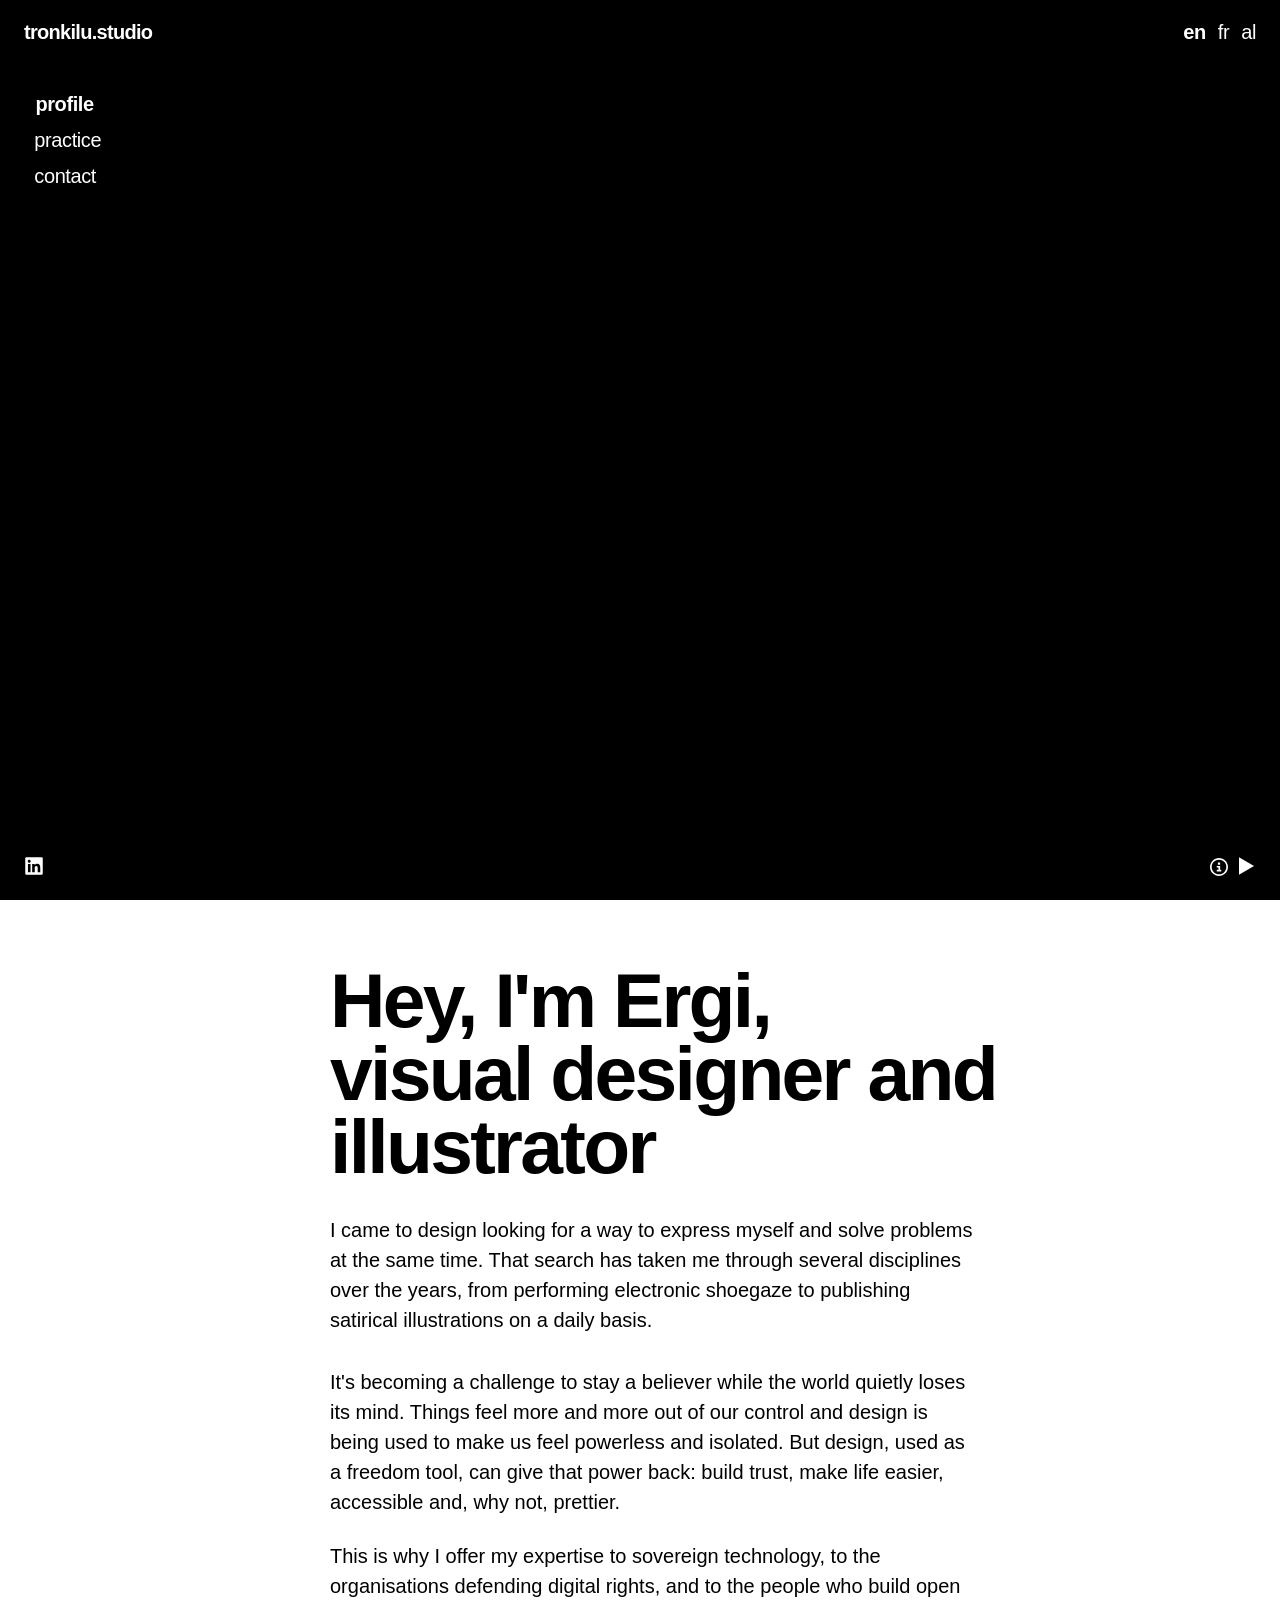
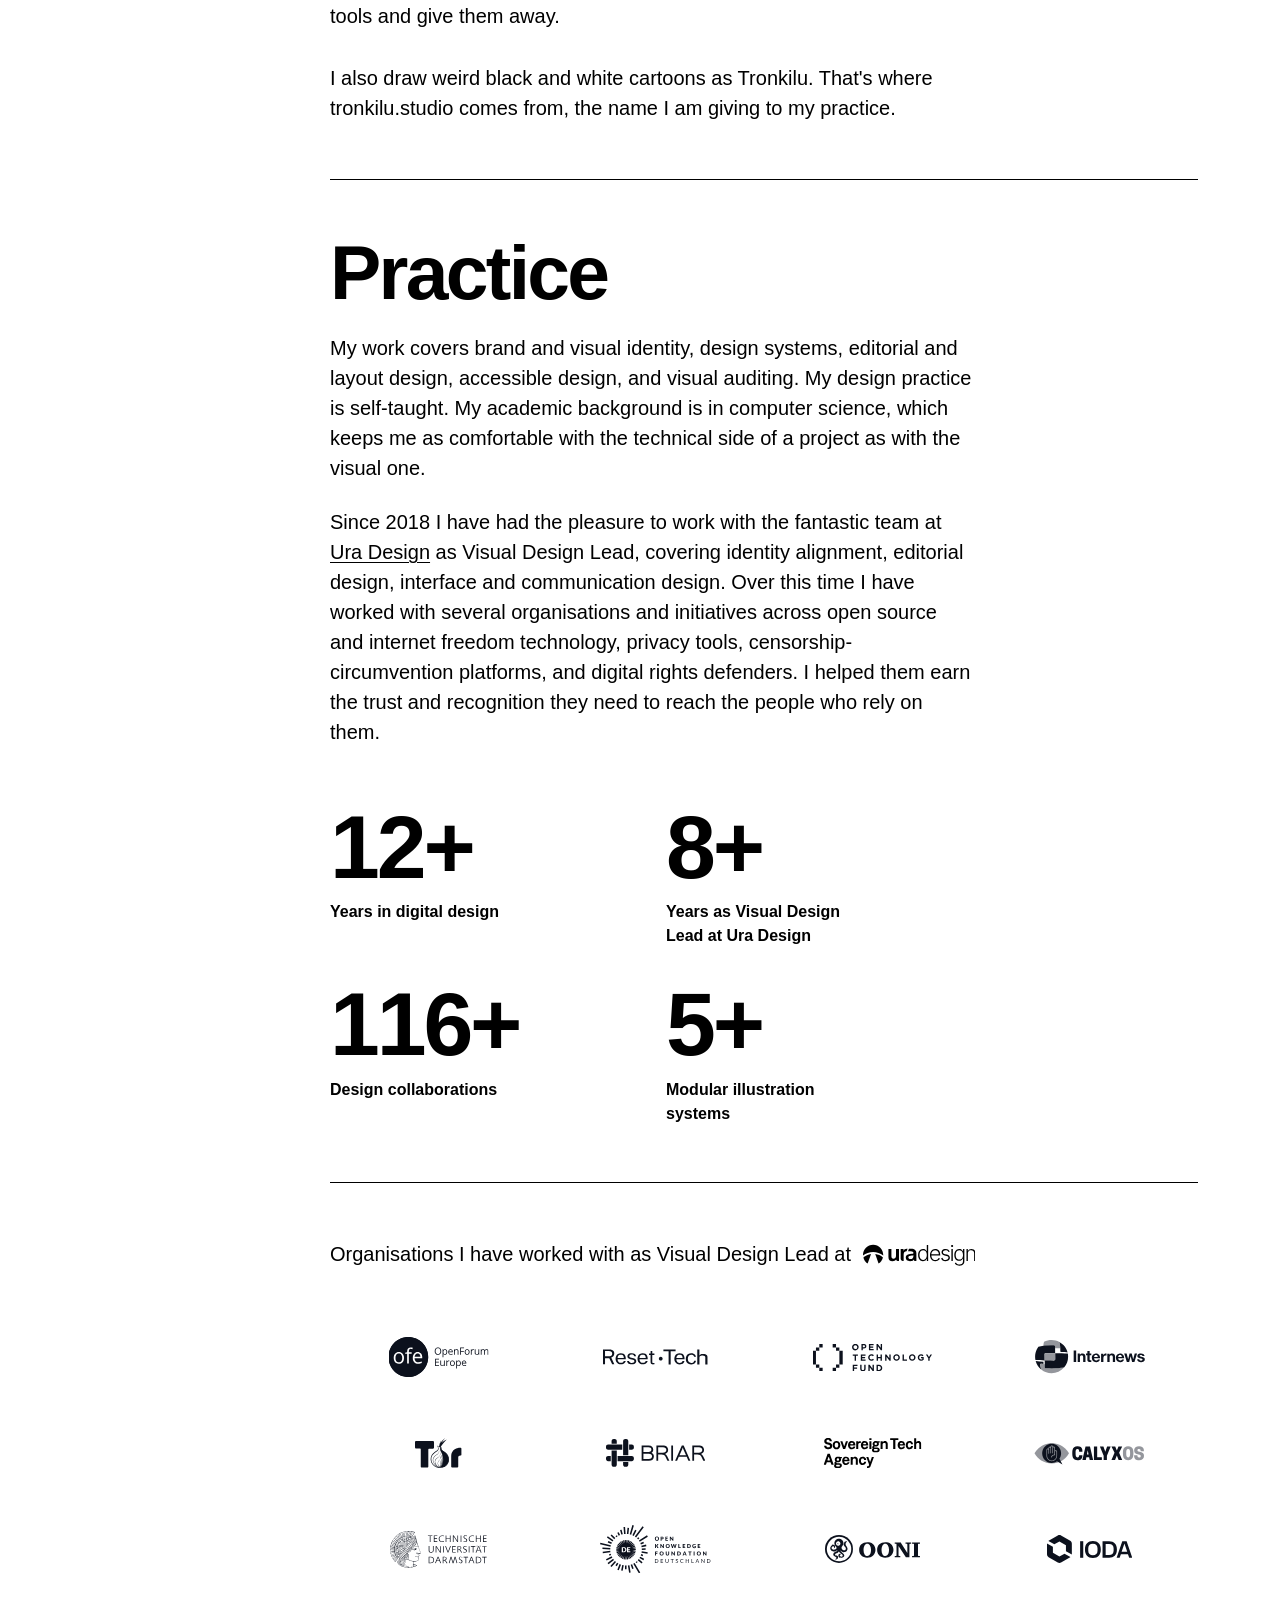
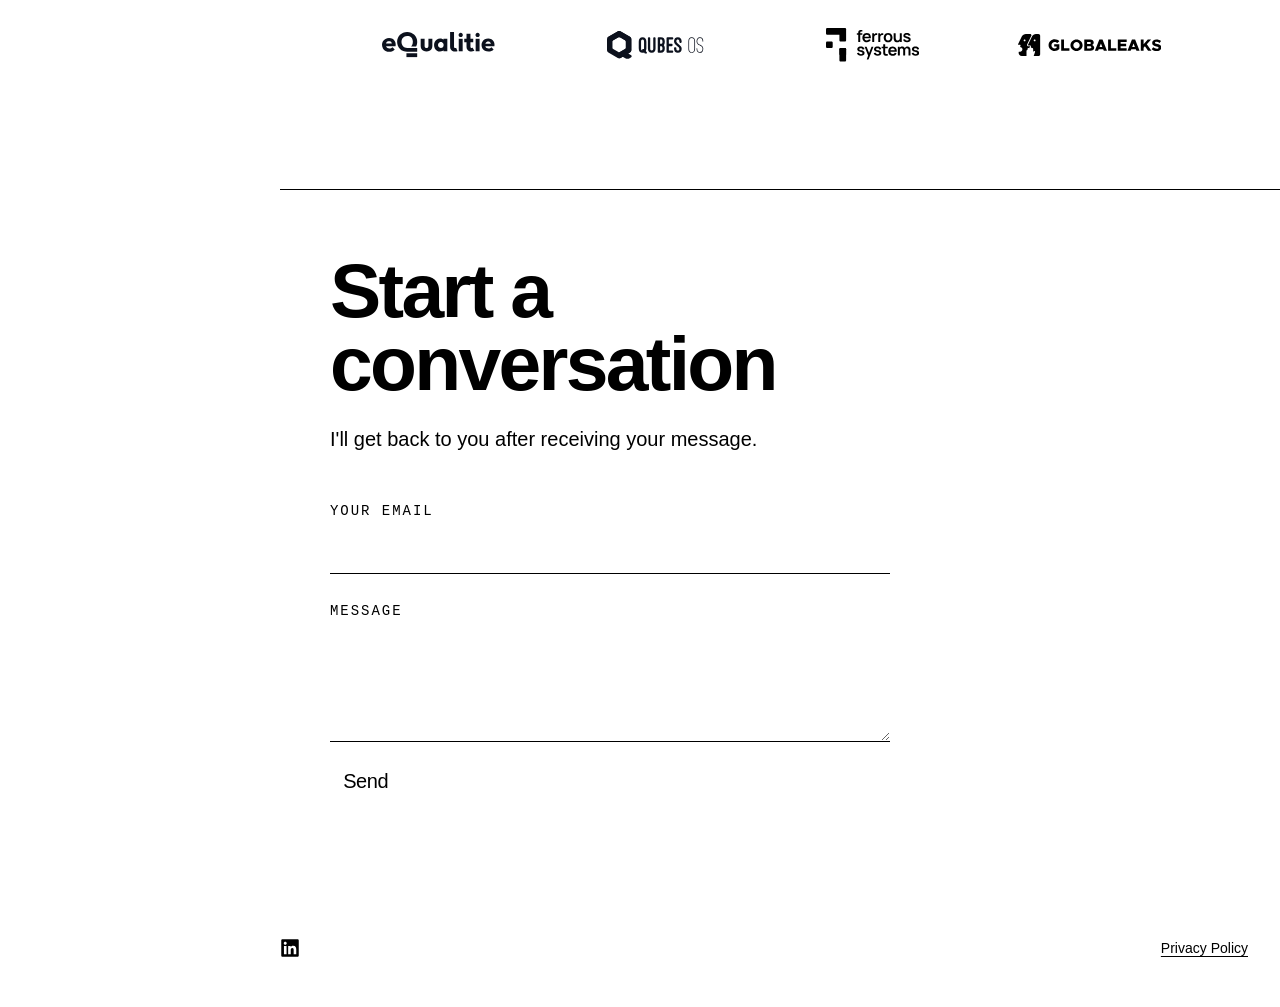
==== commit 501a5c29: ".html-fix-2" ====
--- a/index.html
+++ b/index.html
@@ -193,6 +193,7 @@
 .topbar .lang.expanded button{display:inline-block}
 }
 </style>
+<script>if(location.pathname.endsWith("/index.html"))history.replaceState(null,"",location.pathname.slice(0,-10)+location.search+location.hash);</script>
 </head>
 <body>
 <figure class="reel" id="reel">
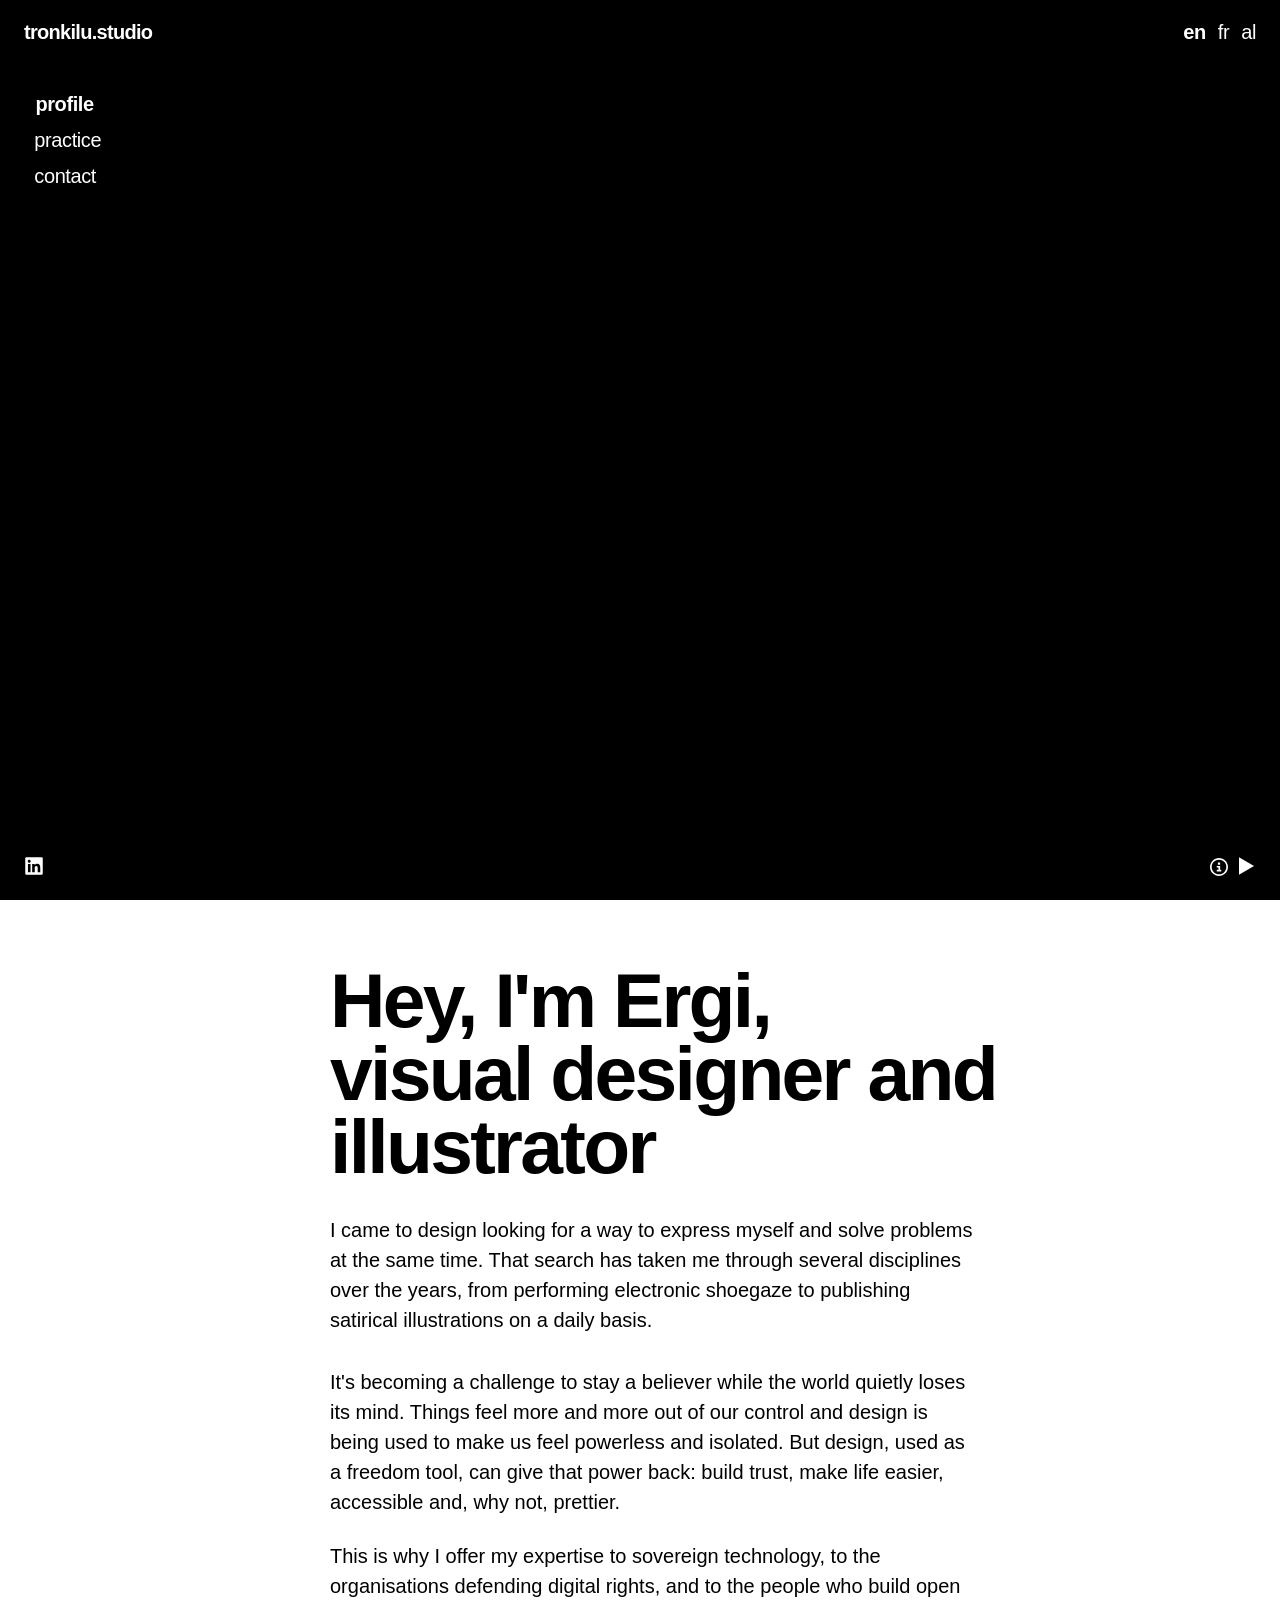
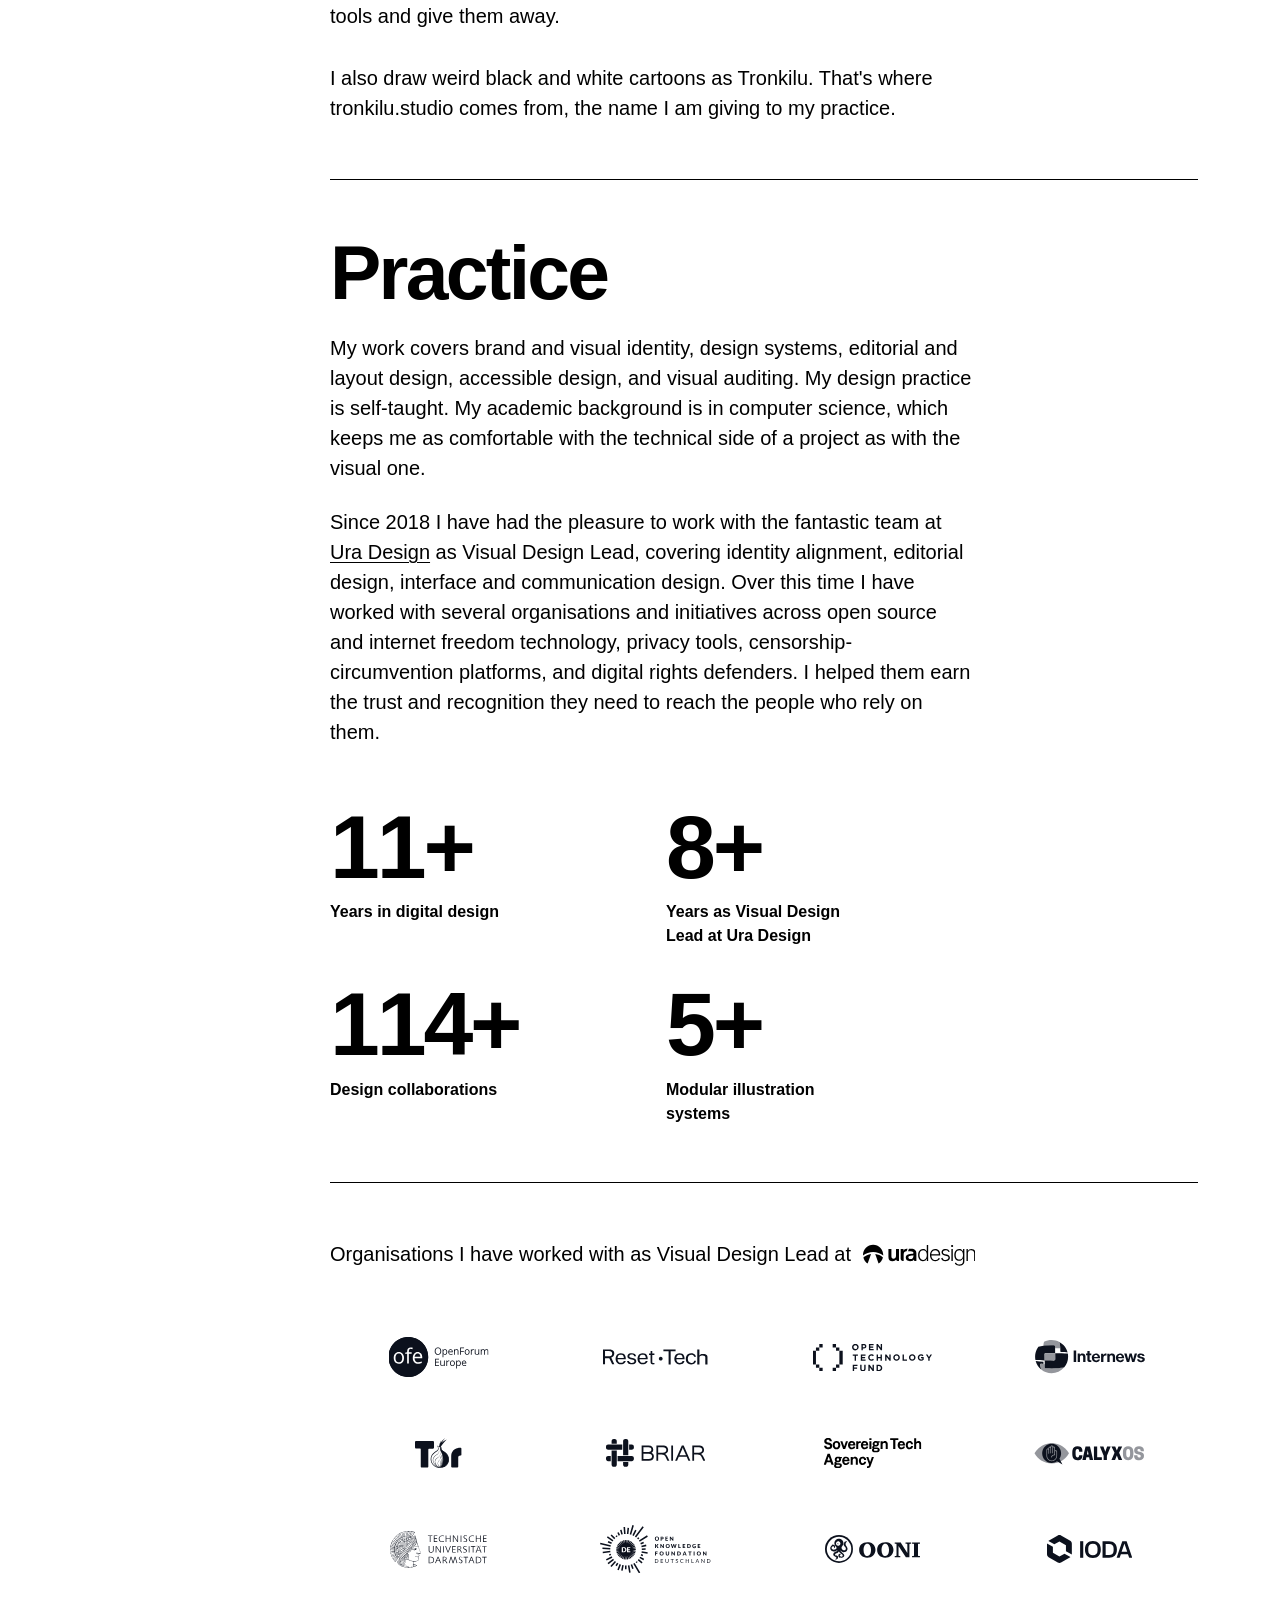
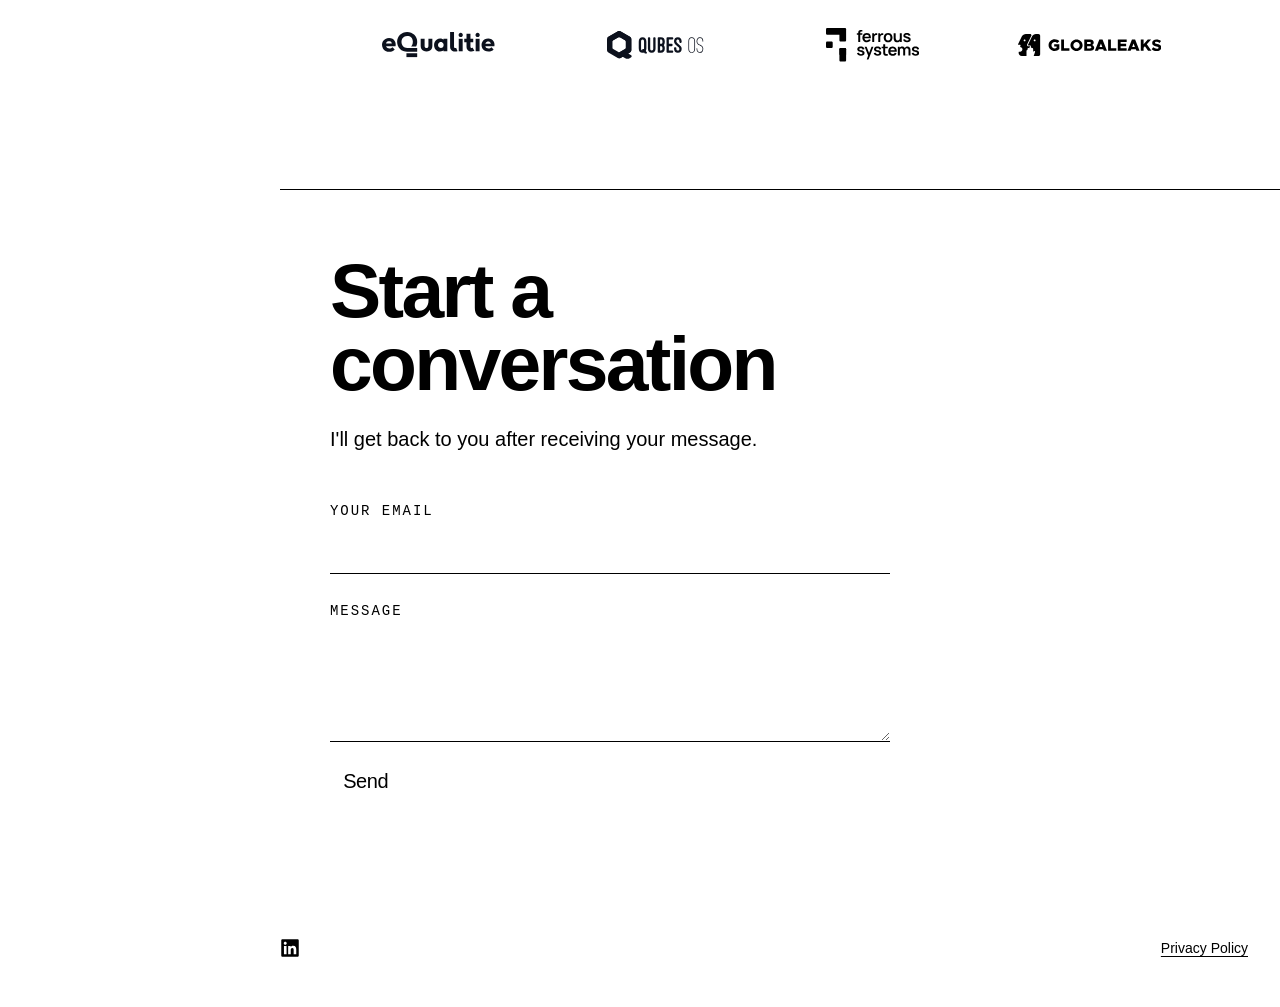
==== commit 94732c6f: "linkedin-icon-fix" ====
--- a/index.html
+++ b/index.html
@@ -534,7 +534,7 @@
 });
 reel.addEventListener('mouseleave',()=>reelCursor.classList.remove('show'));
 reel.addEventListener('click',e=>{
-if(e.target.closest('#reelBtn')||e.target.closest('#creditBtn')||e.target.closest('.credit'))return;
+if(e.target.closest('#reelBtn')||e.target.closest('#creditBtn')||e.target.closest('.credit')||e.target.closest('.li-btn'))return;
 cursorIcon.setAttribute('d',vid.paused?PLAY_PATH:PAUSE_PATH);
 reelCursor.classList.add('show');
 reelCursor.style.transform='translate(-50%,-50%) scale(1.05)';
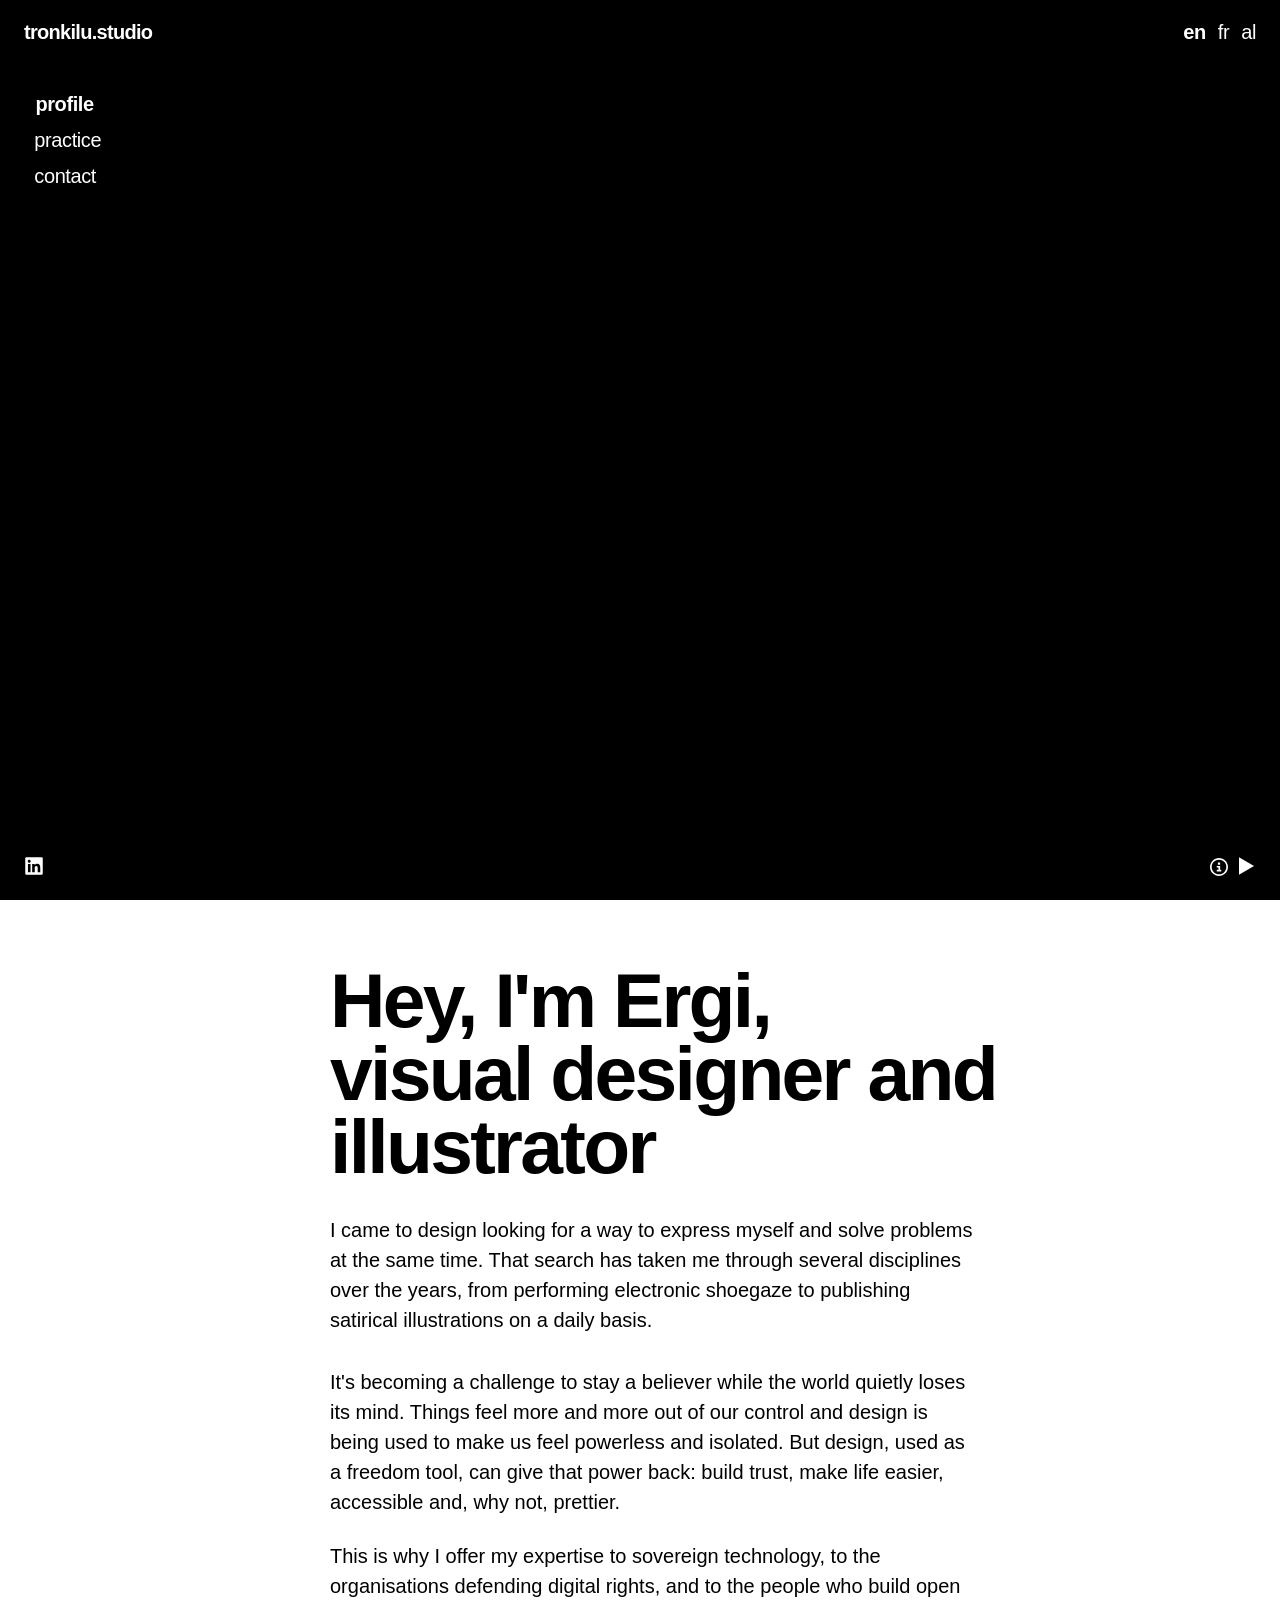
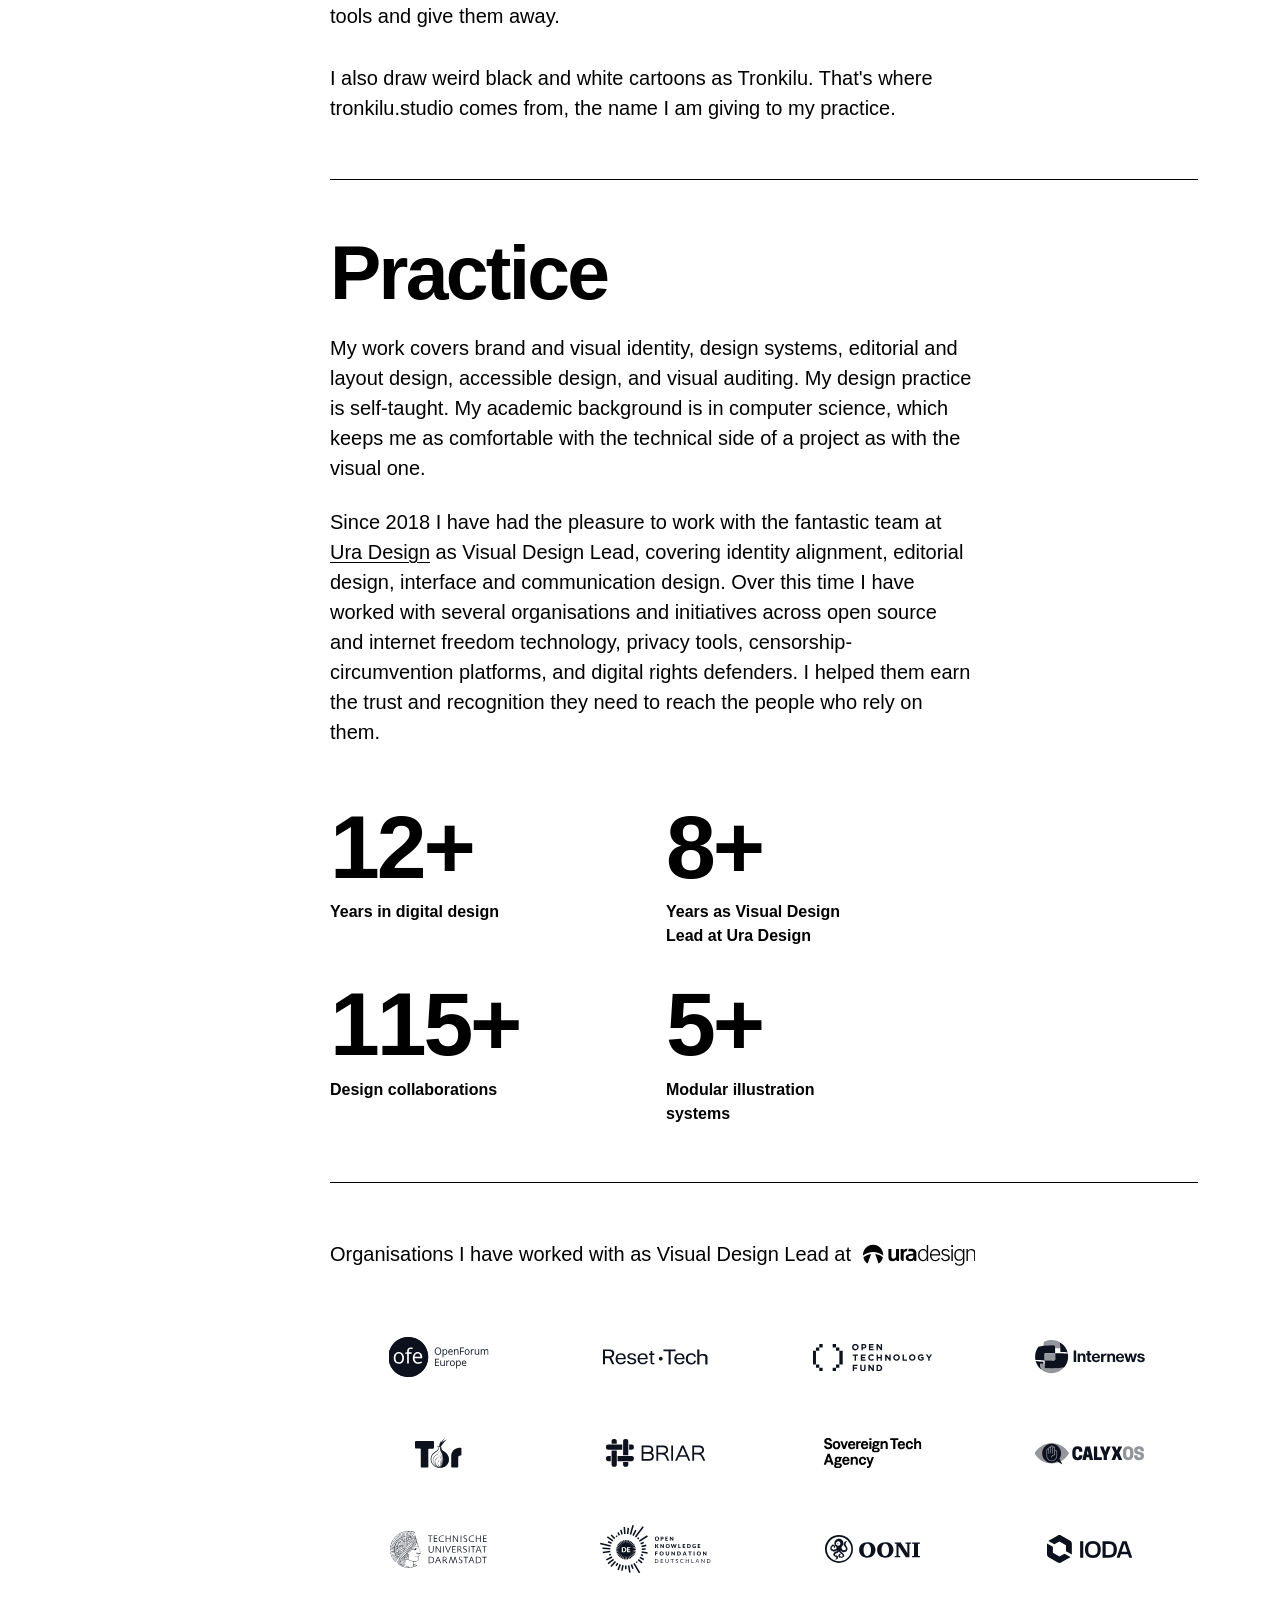
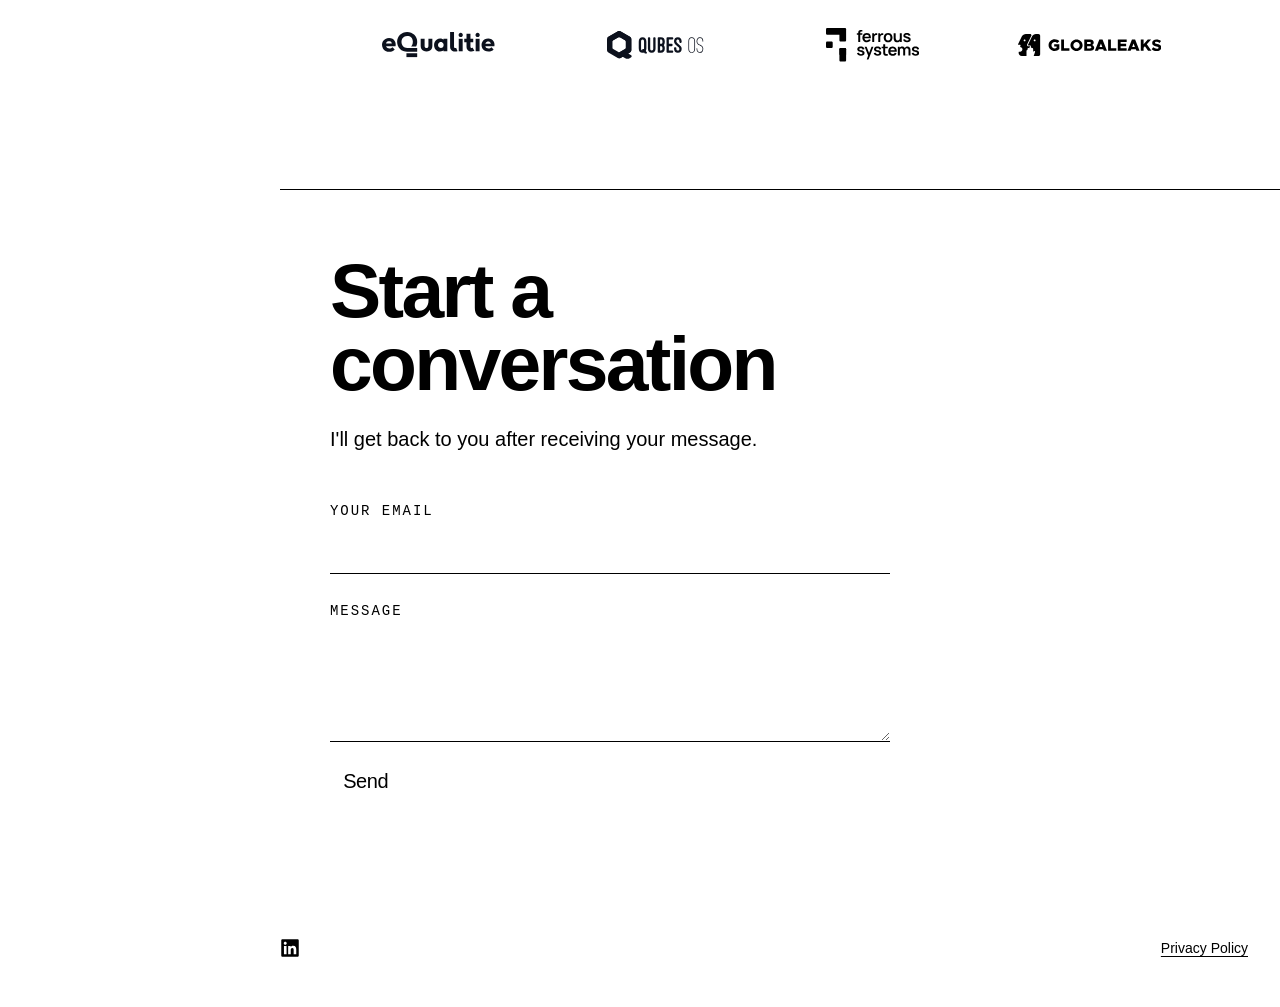
==== commit abbf0064: "mobile-layoput-fix" ====
--- a/index.html
+++ b/index.html
@@ -85,13 +85,14 @@
 @media(max-height:700px){.rail{padding-top:64px}.rail nav a{font-size:20px}}
 .rail a{color:inherit;pointer-events:auto}
 .rail nav{display:flex;flex-direction:column;gap:4px}
-.rail nav a{font-family:Geist,-apple-system,"Segoe UI",Roboto,Helvetica,Arial,sans-serif;font-size:var(--t-nav);letter-spacing:-.02em;white-space:nowrap;text-decoration:none}
-.rail nav a::before{content:"[ ";opacity:0}
-.rail nav a::after{content:" ]";opacity:0}
+.rail nav a{font-family:Geist,-apple-system,"Segoe UI",Roboto,Helvetica,Arial,sans-serif;font-size:var(--t-nav);letter-spacing:-.02em;white-space:nowrap;text-decoration:none;transition:font-weight 120ms cubic-bezier(.2,0,0,1),opacity 120ms cubic-bezier(.2,0,0,1)}
+.rail nav a::before{content:"[ ";opacity:0;transition:opacity 120ms cubic-bezier(.2,0,0,1)}
+.rail nav a::after{content:" ]";opacity:0;transition:opacity 120ms cubic-bezier(.2,0,0,1)}
 .rail nav a:hover{text-decoration:none}
 .rail nav a:hover::before,.rail nav a:hover::after{opacity:1}
 .rail nav a:hover{font-weight:600}
 .rail nav:not(:hover) a.active{font-weight:600}
+.rail nav a:active{opacity:.6}
 /* top bar: wordmark + languages on one level; inverts over the video, turns to paper below it */
 .topbar{position:fixed;top:0;left:0;right:0;z-index:30;height:64px;display:flex;align-items:center;justify-content:space-between;padding:0 24px;color:#fff;mix-blend-mode:difference;transition:none}
 .topbar.solid{color:var(--ink-900);background:var(--paper);mix-blend-mode:normal}
@@ -110,6 +111,7 @@
 .indent{padding-left:0}
 /* full-bleed video header */
 .reel{position:relative;margin:0;overflow:hidden;background:var(--ink-900);width:100%;height:100vh;cursor:pointer}
+@supports(height:100svh){@media(max-width:860px){.reel{height:100svh}.rail{height:100svh}}}
 .reel-cursor{position:fixed;z-index:15;width:52px;height:52px;border-radius:50%;border:1px solid var(--paper);display:flex;align-items:center;justify-content:center;pointer-events:none;mix-blend-mode:difference;opacity:0;transform:translate(-50%,-50%) scale(.5);transition:opacity 260ms cubic-bezier(.2,0,0,1),transform 260ms cubic-bezier(.34,1.56,.64,1)}
 .reel-cursor.show{opacity:1;transform:translate(-50%,-50%) scale(1)}
 .reel-cursor svg{width:18px;height:18px}
@@ -182,7 +184,7 @@
 .rail.hide a,.rail.hide button{pointer-events:none}
 .topbar{height:52px;padding:0 16px}
 .rail{padding-top:72px}
-.reel video{object-position:95% 0%}
+.reel video{object-position:90% 0%}
 .sechead,.wordmark{padding-left:0;padding-right:20px}
 .privacy-link{padding-left:64px;padding-right:64px}
 .body{padding-left:64px;padding-right:64px;padding-top:40px;padding-bottom:64px}
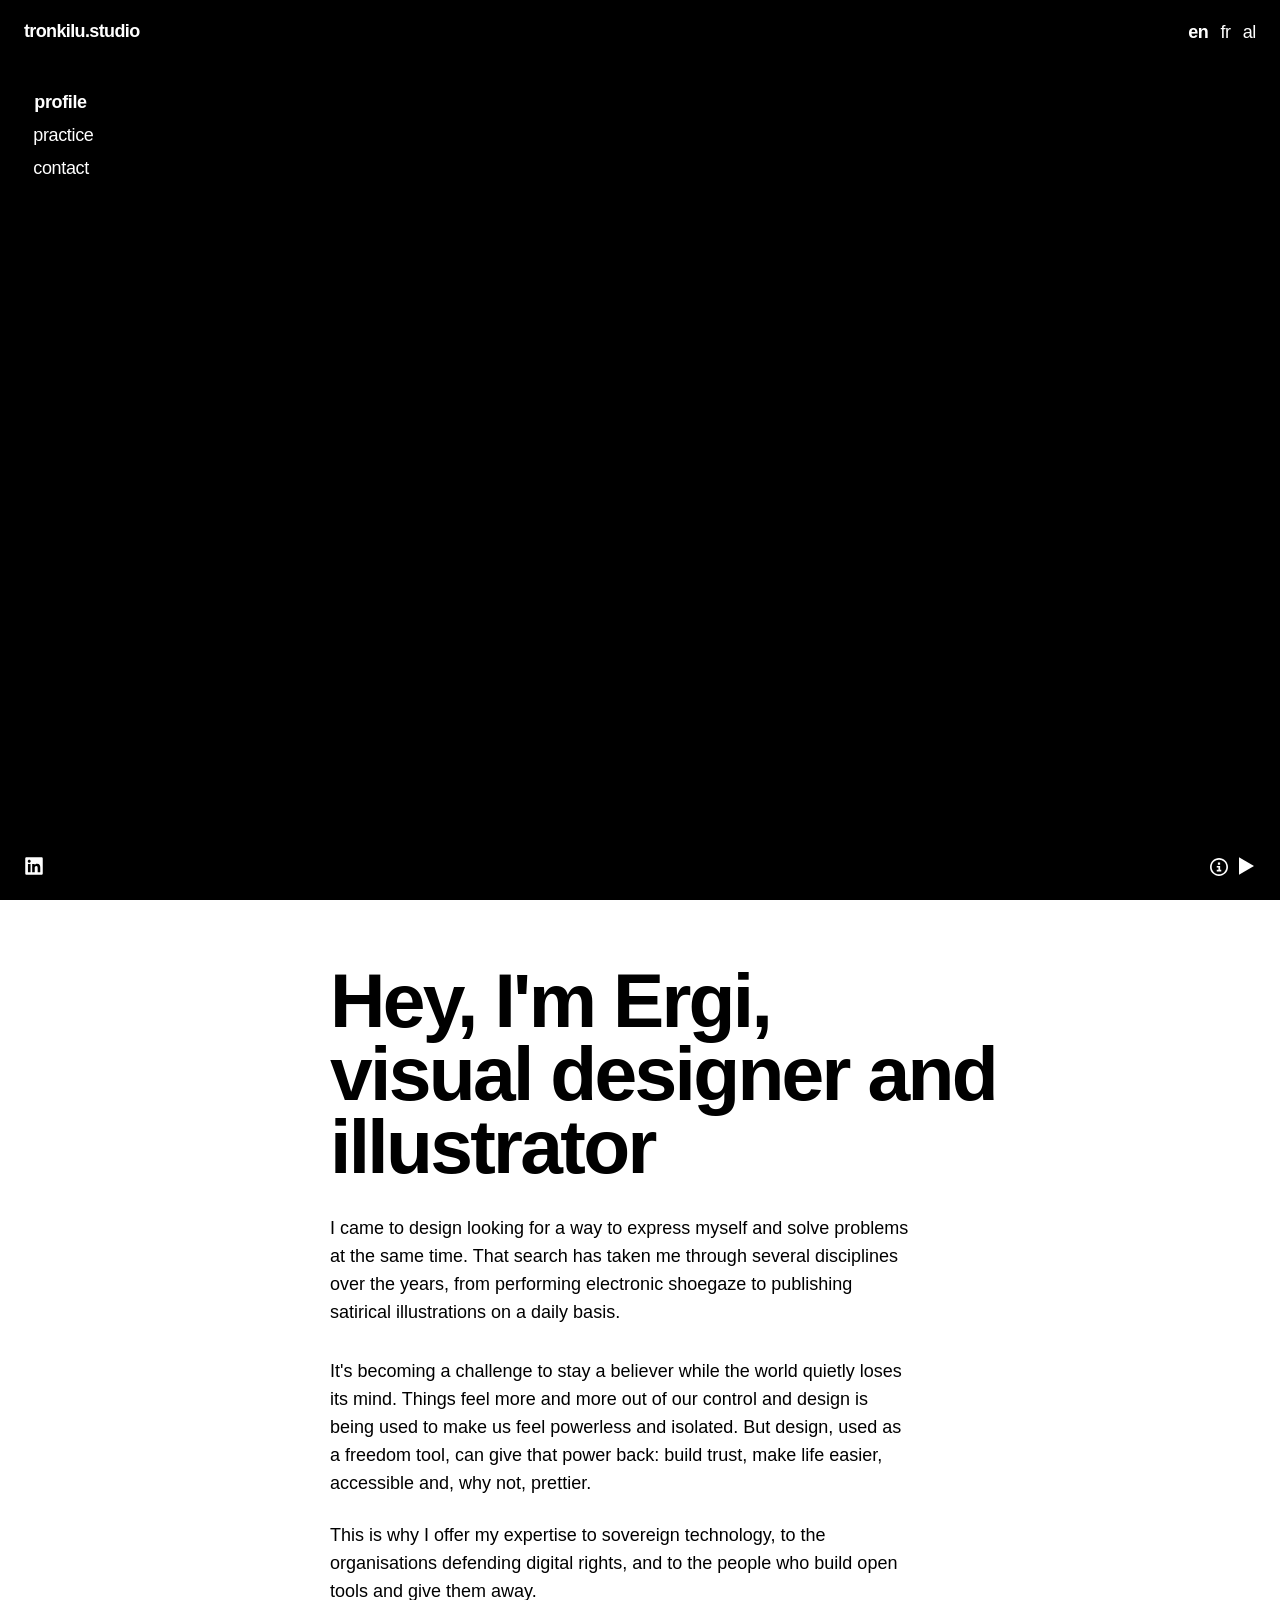
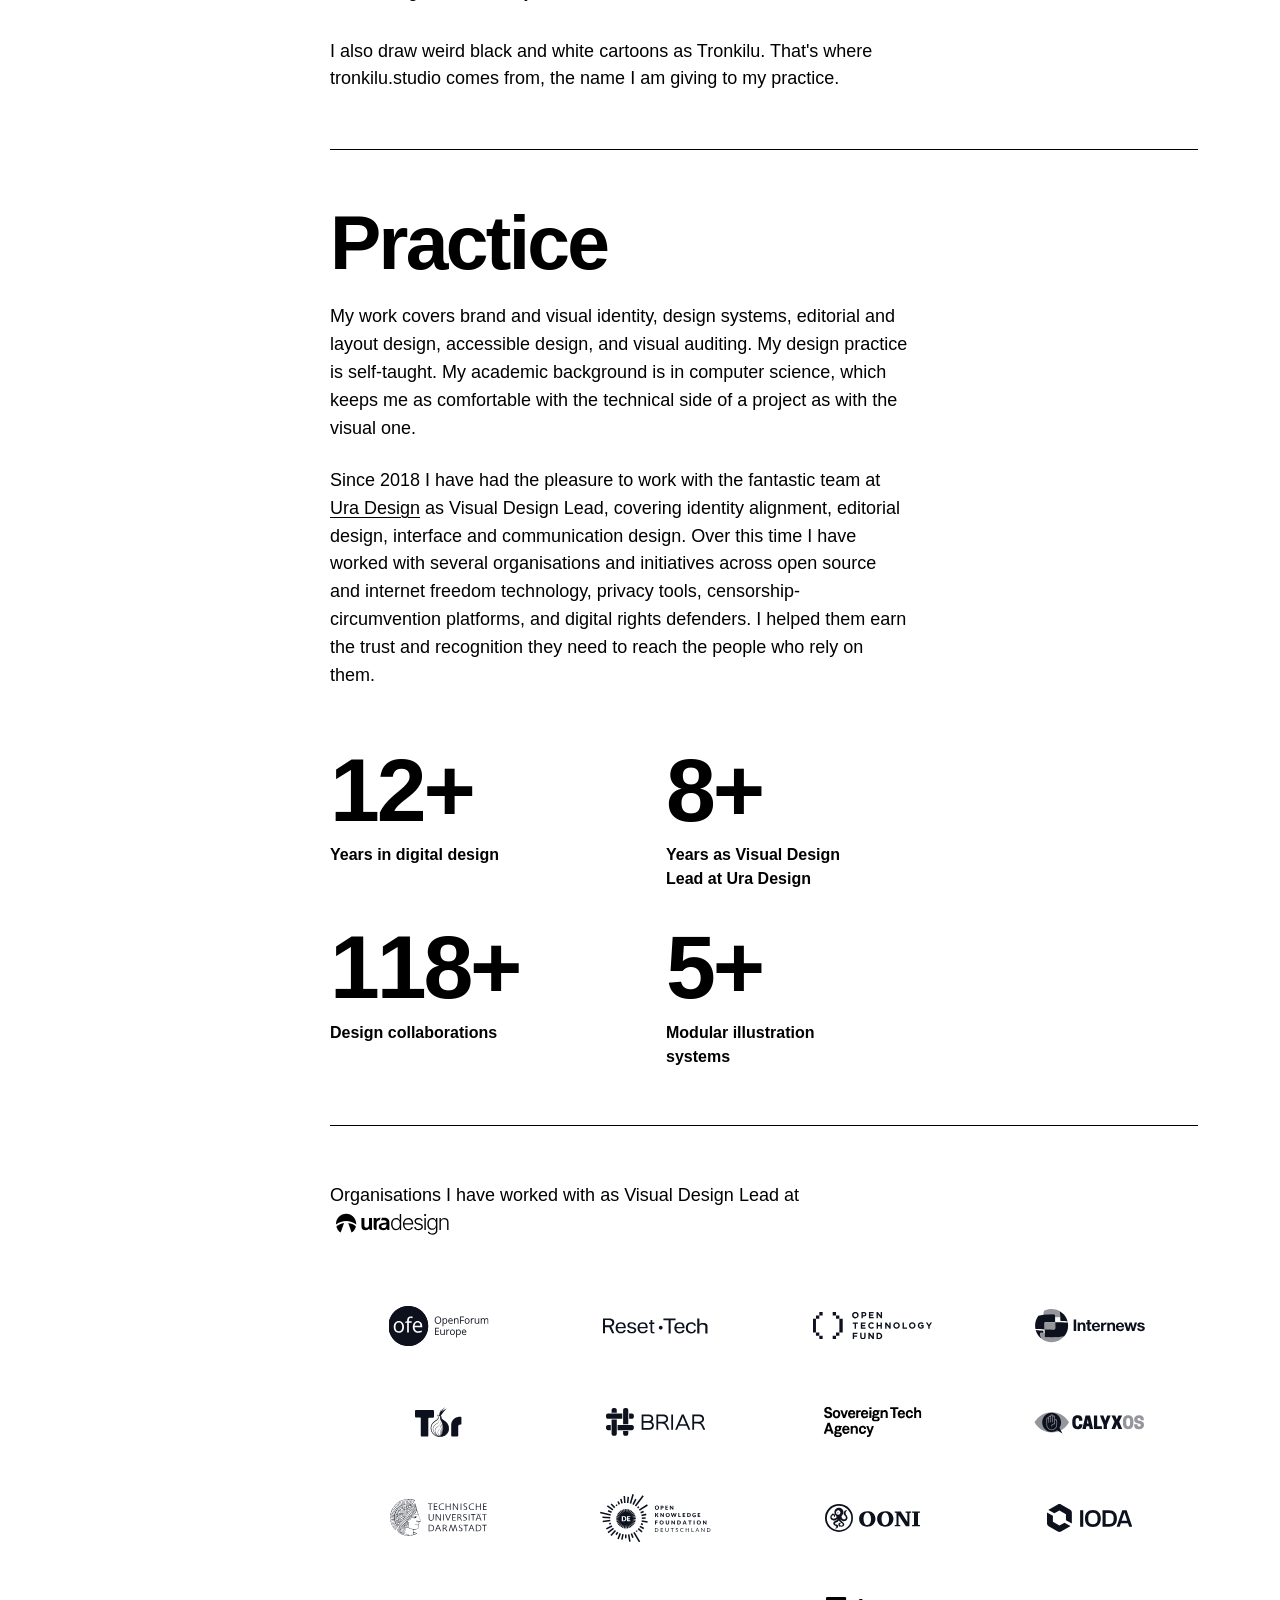
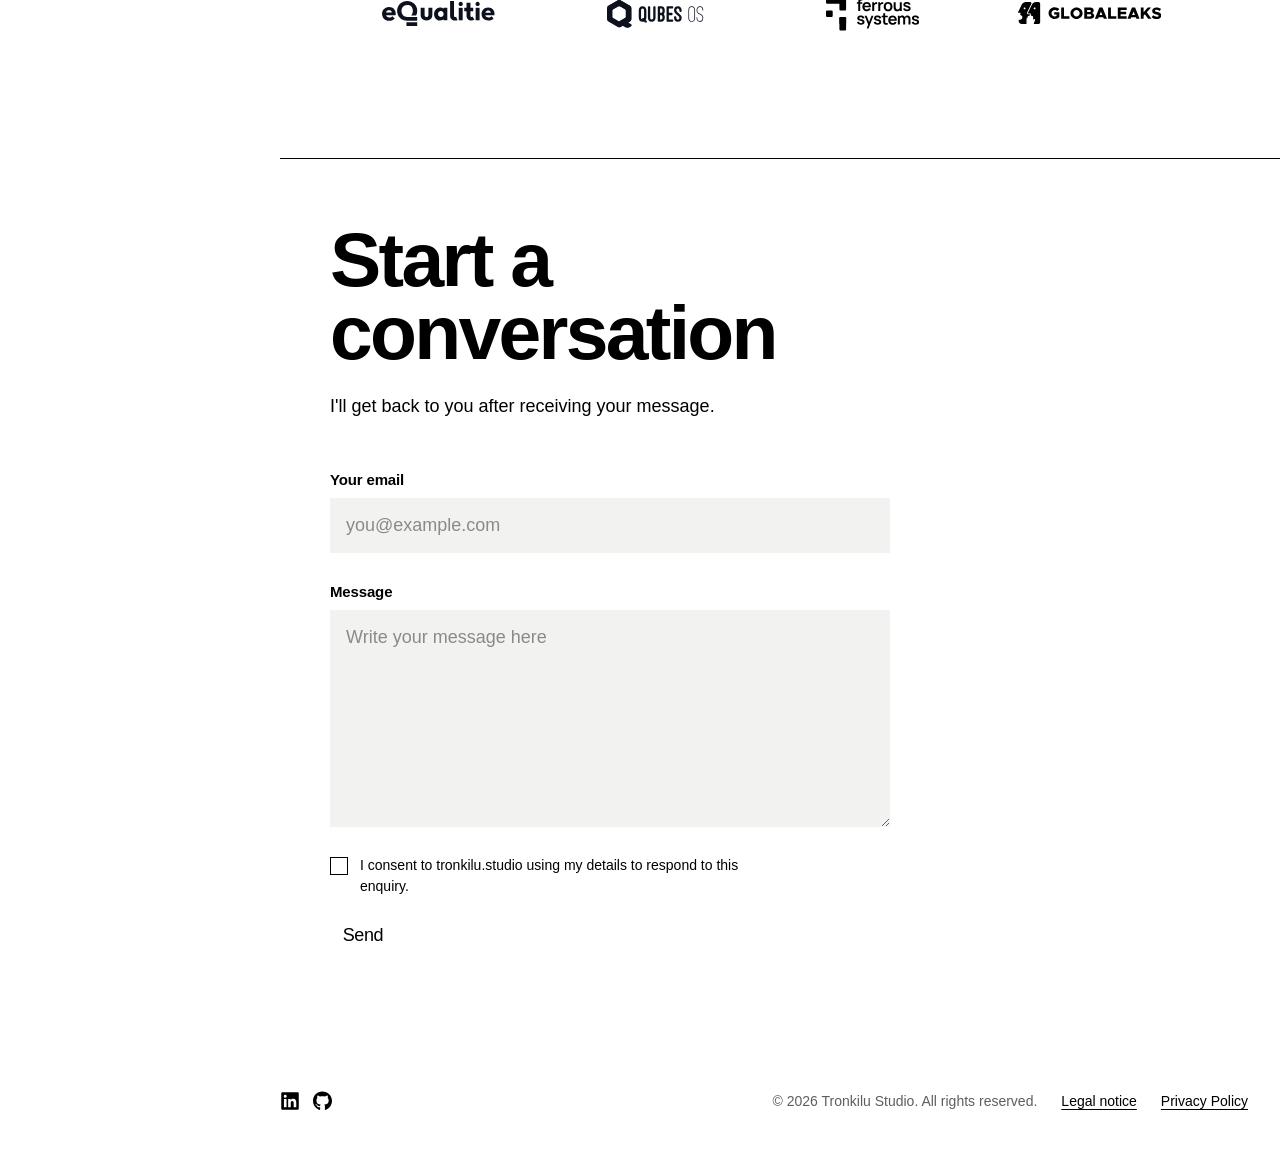
==== commit daadcac1: "legal-page-added" ====
--- a/index.html
+++ b/index.html
@@ -66,7 +66,7 @@
 /* Type audit — four sizes only:
    --t-label 11px mono uppercase · --t-body 16px · --t-nav 20px mono · --t-mid clamp 28-44 · --t-head clamp 40-88
    Two weights only: 400 and 600. Two families: Geist, Geist Mono. */
-:root{--t-label:11px;--t-body:16px;--t-nav:20px;--t-mid:clamp(28px,3.4vw,44px);--t-head:clamp(40px,6vw,88px)}
+:root{--t-label:11px;--t-body:15px;--t-nav:18px;--t-mid:clamp(28px,3.4vw,44px);--t-head:clamp(40px,6vw,88px)}
 body{margin:0;background:var(--paper);color:var(--ink-900);font-family:Geist,-apple-system,"Segoe UI",Roboto,Helvetica,Arial,sans-serif;font-size:var(--t-body);font-weight:400;line-height:1.6;-webkit-font-smoothing:antialiased}
 .mono,button,input,textarea{font-family:Geist,-apple-system,"Segoe UI",Roboto,Helvetica,Arial,sans-serif}
 .mono{font-size:var(--t-label);font-weight:400;letter-spacing:.14em;text-transform:uppercase;line-height:1.4;font-family:ui-monospace,"SF Mono","Cascadia Mono","Roboto Mono",Consolas,monospace}
@@ -76,13 +76,13 @@
 h1,h2,.mark,.name,.stats b,.wordmark{font-weight:600;letter-spacing:-.035em;line-height:.95;margin:0}
 h1,h2{font-size:var(--t-head);text-wrap:balance}
 .name,.stats b{font-size:var(--t-mid);line-height:1}
-.bio{font-size:20px;line-height:1.5;max-width:58ch}
+.bio{font-size:18px;line-height:1.55;max-width:58ch}
 p{max-width:58ch;margin:0}
 .layout{display:block;padding-left:280px}
 /* sidebar overlaid on the hero, inverting against whatever is behind it */
 .rail{position:fixed;top:0;left:0;width:280px;height:100vh;color:#fff;mix-blend-mode:difference;padding:88px 24px 24px;display:flex;flex-direction:column;gap:clamp(16px,4vh,48px);z-index:20;pointer-events:none;overflow-y:auto;overflow-x:hidden;scrollbar-width:none}
 .rail::-webkit-scrollbar{display:none}
-@media(max-height:700px){.rail{padding-top:64px}.rail nav a{font-size:20px}}
+@media(max-height:700px){.rail{padding-top:64px}.rail nav a{font-size:18px}}
 .rail a{color:inherit;pointer-events:auto}
 .rail nav{display:flex;flex-direction:column;gap:4px}
 .rail nav a{font-family:Geist,-apple-system,"Segoe UI",Roboto,Helvetica,Arial,sans-serif;font-size:var(--t-nav);letter-spacing:-.02em;white-space:nowrap;text-decoration:none;transition:font-weight 120ms cubic-bezier(.2,0,0,1),opacity 120ms cubic-bezier(.2,0,0,1)}
@@ -142,9 +142,20 @@
 /* contact */
 form{display:flex;flex-direction:column;gap:28px;max-width:560px;margin-top:48px}
 .field{display:flex;flex-direction:column;gap:8px}
-.field .mono{font-size:14px}
-input,textarea{width:100%;border:0;border-bottom:1px solid var(--ink-900);padding:10px 0;font-size:20px;font-family:Geist,-apple-system,"Segoe UI",Roboto,Helvetica,Arial,sans-serif;background:none;color:var(--ink-900);resize:vertical}
-input:focus,textarea:focus{outline:none;border-bottom-width:2px}
+.consent{display:grid;grid-template-columns:18px 1fr;gap:12px;align-items:start;font-size:14px;line-height:1.5;max-width:58ch;cursor:pointer}
+.consent input{width:18px;height:18px;margin:2px 0 0;padding:0;appearance:none;border:1px solid var(--ink-900);background:var(--paper);flex:none;cursor:pointer;display:grid;place-content:center;transition:background 260ms cubic-bezier(.2,0,0,1)}
+.consent:hover input{background:var(--ink-050,#F2F2F1)}
+.consent input:active{transform:translateY(1px)}
+.consent input:checked{background:var(--ink-900)}
+.consent input:checked:hover{background:var(--ink-900)}
+.consent input::after{content:"";width:9px;height:5px;border-left:1.5px solid var(--paper);border-bottom:1.5px solid var(--paper);transform:translateY(-1px) rotate(-45deg) scale(.4);opacity:0;transition:opacity 200ms cubic-bezier(.2,0,0,1),transform 260ms cubic-bezier(.2,0,0,1)}
+.consent input:checked::after{opacity:1;transform:translateY(-1px) rotate(-45deg) scale(1)}
+.consent input:focus,.consent input:focus-visible{outline:none;box-shadow:none}
+.field .flabel{font-size:15px;font-weight:600;font-family:Geist,-apple-system,"Segoe UI",Roboto,Helvetica,Arial,sans-serif;letter-spacing:-.01em;text-transform:none;line-height:1.4}
+input,textarea{width:100%;border:0;border-radius:0;padding:14px 16px;font-size:18px;line-height:1.5;font-family:Geist,-apple-system,"Segoe UI",Roboto,Helvetica,Arial,sans-serif;background:var(--ink-050,#F2F2F1);color:var(--ink-900);resize:vertical;transition:background 260ms cubic-bezier(.2,0,0,1)}
+textarea{min-height:168px;display:block}
+input::placeholder,textarea::placeholder{color:var(--ink-400,#8a8a8a)}
+input:not([type=checkbox]):focus,textarea:focus{outline:none;box-shadow:none;background:#FAFAF9}
 button[type=submit]{align-self:start;font-family:Geist,-apple-system,"Segoe UI",Roboto,Helvetica,Arial,sans-serif;font-size:var(--t-nav);letter-spacing:-.02em;text-transform:none;background:none;color:var(--ink-900);padding:0;display:flex;align-items:center;gap:8px;border:0;cursor:pointer;font-weight:400;transition:font-weight 120ms cubic-bezier(.2,0,0,1),opacity 120ms cubic-bezier(.2,0,0,1)}
 button[type=submit]::before{content:"[ ";opacity:0}
 button[type=submit]::after{content:" ]";opacity:0}
@@ -163,6 +174,12 @@
 .direct{margin-top:24px}
 .wordmark{padding:48px 32px 32px;letter-spacing:-.045em;line-height:.85;font-size:min(13.2cqw,220px)}
 .privacy-link{display:flex;justify-content:space-between;align-items:center;padding:48px 32px 48px 0}
+.privacy-link .icons{display:flex;align-items:center;gap:12px;margin-right:auto}
+.privacy-link .legal-links{display:flex;align-items:center;gap:24px}
+.copyright{font-size:14px;color:var(--ink-500);margin-right:24px}
+@media(max-width:860px){.privacy-link{flex-wrap:wrap;gap:12px}.copyright{width:100%;margin-right:0;order:2}}
+.privacy-link .gh-icon{order:1;width:20px;height:20px;background:currentColor;-webkit-mask:var(--i) center/contain no-repeat;mask:var(--i) center/contain no-repeat;transition:-webkit-mask-size 200ms cubic-bezier(.2,0,0,1),mask-size 200ms cubic-bezier(.2,0,0,1)}
+.privacy-link .gh-icon:hover{-webkit-mask-size:85%;mask-size:85%}
 .privacy-link .li-icon{width:20px;height:20px;background:currentColor;-webkit-mask:var(--i) center/contain no-repeat;mask:var(--i) center/contain no-repeat}
 .privacy-link .li-icon:hover{-webkit-mask-size:85%;mask-size:85%}
 .privacy-link a{font-family:Geist,-apple-system,"Segoe UI",Roboto,Helvetica,Arial,sans-serif;font-size:14px;text-decoration:underline;text-decoration-thickness:1px;text-underline-offset:3px;transition:none}
@@ -177,7 +194,7 @@
 /* mobile */
 @media(max-width:860px){
 .clients{grid-template-columns:repeat(2,minmax(0,1fr))}
-:root{--t-nav:24px}
+:root{--t-nav:22px}
 .layout{padding-left:0}
 .rail{width:auto;padding:16px;gap:32px;height:100vh;transition:opacity 200ms cubic-bezier(.2,0,0,1)}
 .rail.hide{opacity:0;pointer-events:none;visibility:hidden}
@@ -186,8 +203,8 @@
 .rail{padding-top:72px}
 .reel video{object-position:90% 0%}
 .sechead,.wordmark{padding-left:0;padding-right:20px}
-.privacy-link{padding-left:64px;padding-right:64px}
-.body{padding-left:64px;padding-right:64px;padding-top:40px;padding-bottom:64px}
+.privacy-link{padding-left:32px;padding-right:32px}
+.body{padding-left:32px;padding-right:32px;padding-top:40px;padding-bottom:64px}
 h1,h2{line-height:1.08}
 .topbar .lang{display:flex}
 .topbar .lang button{display:none}
@@ -483,8 +500,9 @@
 <h2 class="indent" id="contactH2">Start a<br>conversation</h2>
 <p class="bio" id="contactNote" style="margin-top:24px">I'll get back to you after receiving your message.</p>
 <form action="https://formspree.io/f/xgavoavj" method="POST" id="contactForm">
-<div class="field"><span class="mono" id="labelEmail">Your email</span><input type="email" name="email" required></div>
-<div class="field"><span class="mono" id="labelMessage">Message</span><textarea name="message" rows="4" required></textarea></div>
+<div class="field"><span class="flabel" id="labelEmail">Your email</span><input type="email" name="email" id="inpEmail" placeholder="you@example.com" required></div>
+<div class="field"><span class="flabel" id="labelMessage">Message</span><textarea name="message" id="inpMessage" rows="7" placeholder="Write your message here" required></textarea></div>
+<label class="consent"><input type="checkbox" name="consent" id="inpConsent" required><span id="consentText">I consent to tronkilu.studio using my details to respond to this enquiry.</span></label>
 <button type="submit"><span id="sendBtn">Send</span></button>
 </form>
 <p class="bio" id="formStatus" style="margin-top:24px;display:none"></p>
@@ -496,7 +514,7 @@
 </div>
 </div>
 </div>
-<div class="privacy-link"><a href="https://www.linkedin.com/in/ergishkëlzeni" target="_blank" rel="noopener" aria-label="LinkedIn" class="li-icon" style="--i:url('data:image/svg+xml;utf8,%3Csvg%20xmlns%3D%22http%3A%2F%2Fwww.w3.org%2F2000%2Fsvg%22%20viewBox%3D%220%200%2028%2032%22%3E%3Cpath%20d%3D%22M26%202H1.99375C0.89375%202%200%202.90625%200%204.01875V27.9813C0%2029.0938%200.89375%2030%201.99375%2030H26C27.1%2030%2028%2029.0938%2028%2027.9813V4.01875C28%202.90625%2027.1%202%2026%202ZM8.4625%2026H4.3125V12.6375H8.46875V26H8.4625ZM6.3875%2010.8125C5.05625%2010.8125%203.98125%209.73125%203.98125%208.40625C3.98125%207.08125%205.05625%206%206.3875%206C7.7125%206%208.79375%207.08125%208.79375%208.40625C8.79375%209.7375%207.71875%2010.8125%206.3875%2010.8125ZM24.0187%2026H19.8687V19.5C19.8687%2017.95%2019.8375%2015.9563%2017.7125%2015.9563C15.55%2015.9563%2015.2188%2017.6438%2015.2188%2019.3875V26H11.0688V12.6375H15.05V14.4625H15.1062C15.6625%2013.4125%2017.0188%2012.3062%2019.0375%2012.3062C23.2375%2012.3062%2024.0187%2015.075%2024.0187%2018.675V26Z%22%2F%3E%3C%2Fsvg%3E')"></a><a href="privacy/">Privacy Policy</a></div>
+<div class="privacy-link"><div class="icons"><a href="https://github.com/tronkilu-studio/tronkilu-studio-website" target="_blank" rel="noopener" aria-label="GitHub repository" class="gh-icon" style="--i:url('data:image/svg+xml;utf8,%3Csvg%20width%3D%2231%22%20height%3D%2232%22%20viewBox%3D%220%200%2031%2032%22%20fill%3D%22%23000%22%20xmlns%3D%22http%3A%2F%2Fwww.w3.org%2F2000%2Fsvg%22%3E%3Cpath%20d%3D%22M10.3687%2024.8375C10.3687%2024.9625%2010.225%2025.0625%2010.0437%2025.0625C9.8375%2025.0812%209.69375%2024.9812%209.69375%2024.8375C9.69375%2024.7125%209.8375%2024.6125%2010.0188%2024.6125C10.2063%2024.5938%2010.3687%2024.6938%2010.3687%2024.8375ZM8.425%2024.5562C8.38125%2024.6812%208.50625%2024.825%208.69375%2024.8625C8.85625%2024.925%209.04375%2024.8625%209.08125%2024.7375C9.11875%2024.6125%209%2024.4688%208.8125%2024.4125C8.65%2024.3687%208.46875%2024.4312%208.425%2024.5562ZM11.1875%2024.45C11.0063%2024.4938%2010.8812%2024.6125%2010.9%2024.7563C10.9187%2024.8813%2011.0813%2024.9625%2011.2688%2024.9188C11.45%2024.875%2011.575%2024.7563%2011.5562%2024.6313C11.5375%2024.5125%2011.3687%2024.4313%2011.1875%2024.45ZM15.3%200.5C6.63125%200.5%200%207.08125%200%2015.75C0%2022.6812%204.3625%2028.6125%2010.5938%2030.7C11.3938%2030.8438%2011.675%2030.35%2011.675%2029.9438C11.675%2029.5562%2011.6562%2027.4188%2011.6562%2026.1063C11.6562%2026.1063%207.28125%2027.0437%206.3625%2024.2437C6.3625%2024.2437%205.65%2022.425%204.625%2021.9562C4.625%2021.9562%203.19375%2020.975%204.725%2020.9937C4.725%2020.9937%206.28125%2021.1188%207.1375%2022.6063C8.50625%2025.0188%2010.8%2024.325%2011.6938%2023.9125C11.8375%2022.9125%2012.2438%2022.2188%2012.6938%2021.8062C9.2%2021.4187%205.675%2020.9125%205.675%2014.9C5.675%2013.1812%206.15%2012.3188%207.15%2011.2188C6.9875%2010.8125%206.45625%209.1375%207.3125%206.975C8.61875%206.56875%2011.625%208.6625%2011.625%208.6625C12.875%208.3125%2014.2188%208.13125%2015.55%208.13125C16.8813%208.13125%2018.225%208.3125%2019.475%208.6625C19.475%208.6625%2022.4813%206.5625%2023.7875%206.975C24.6438%209.14375%2024.1125%2010.8125%2023.95%2011.2188C24.95%2012.325%2025.5625%2013.1875%2025.5625%2014.9C25.5625%2020.9312%2021.8813%2021.4125%2018.3875%2021.8062C18.9625%2022.3%2019.45%2023.2375%2019.45%2024.7062C19.45%2026.8125%2019.4312%2029.4187%2019.4312%2029.9312C19.4312%2030.3375%2019.7188%2030.8312%2020.5125%2030.6875C26.7625%2028.6125%2031%2022.6812%2031%2015.75C31%207.08125%2023.9688%200.5%2015.3%200.5ZM6.075%2022.0562C5.99375%2022.1187%206.0125%2022.2625%206.11875%2022.3813C6.21875%2022.4813%206.3625%2022.525%206.44375%2022.4438C6.525%2022.3813%206.50625%2022.2375%206.4%2022.1187C6.3%2022.0187%206.15625%2021.975%206.075%2022.0562ZM5.4%2021.55C5.35625%2021.6312%205.41875%2021.7313%205.54375%2021.7938C5.64375%2021.8563%205.76875%2021.8375%205.8125%2021.75C5.85625%2021.6688%205.79375%2021.5688%205.66875%2021.5063C5.54375%2021.4688%205.44375%2021.4875%205.4%2021.55ZM7.425%2023.775C7.325%2023.8562%207.3625%2024.0438%207.50625%2024.1625C7.65%2024.3062%207.83125%2024.325%207.9125%2024.225C7.99375%2024.1438%207.95625%2023.9562%207.83125%2023.8375C7.69375%2023.6938%207.50625%2023.675%207.425%2023.775ZM6.7125%2022.8563C6.6125%2022.9188%206.6125%2023.0813%206.7125%2023.225C6.8125%2023.3687%206.98125%2023.4312%207.0625%2023.3687C7.1625%2023.2875%207.1625%2023.125%207.0625%2022.9813C6.975%2022.8375%206.8125%2022.775%206.7125%2022.8563Z%22%20fill%3D%22black%22%3E%3C%2Fpath%3E%3C%2Fsvg%3E')"></a><a href="https://www.linkedin.com/in/ergishkëlzeni" target="_blank" rel="noopener" aria-label="LinkedIn" class="li-icon" style="--i:url('data:image/svg+xml;utf8,%3Csvg%20xmlns%3D%22http%3A%2F%2Fwww.w3.org%2F2000%2Fsvg%22%20viewBox%3D%220%200%2028%2032%22%3E%3Cpath%20d%3D%22M26%202H1.99375C0.89375%202%200%202.90625%200%204.01875V27.9813C0%2029.0938%200.89375%2030%201.99375%2030H26C27.1%2030%2028%2029.0938%2028%2027.9813V4.01875C28%202.90625%2027.1%202%2026%202ZM8.4625%2026H4.3125V12.6375H8.46875V26H8.4625ZM6.3875%2010.8125C5.05625%2010.8125%203.98125%209.73125%203.98125%208.40625C3.98125%207.08125%205.05625%206%206.3875%206C7.7125%206%208.79375%207.08125%208.79375%208.40625C8.79375%209.7375%207.71875%2010.8125%206.3875%2010.8125ZM24.0187%2026H19.8687V19.5C19.8687%2017.95%2019.8375%2015.9563%2017.7125%2015.9563C15.55%2015.9563%2015.2188%2017.6438%2015.2188%2019.3875V26H11.0688V12.6375H15.05V14.4625H15.1062C15.6625%2013.4125%2017.0188%2012.3062%2019.0375%2012.3062C23.2375%2012.3062%2024.0187%2015.075%2024.0187%2018.675V26Z%22%2F%3E%3C%2Fsvg%3E')"></a></div><span class="copyright" id="copyrightLine"></span><div class="legal-links"><a href="legal/" id="legalLinkLabel">Legal notice</a><a href="privacy/" id="privacyLinkLabel">Privacy Policy</a></div></div>
 </section>
 </main>
 </div>
@@ -519,8 +537,14 @@
 contactNote:{en:"I'll get back to you after receiving your message.",fr:"Je vous répondrai après avoir reçu votre message.",al:"Do të vij unë drejt teje pasi të marr mesazhin tënd."},
 labelEmail:{en:"Your email",fr:"Votre e-mail",al:"Email-i juaj"},
 labelMessage:{en:"Message",fr:"Message",al:"Mesazhi"},
+phEmail:{en:"you@example.com",fr:"vous@exemple.com",al:"ju@shembull.com"},
+phMessage:{en:"Write your message here",fr:"Écrivez votre message ici",al:"Shkruaj mesazhin tënd këtu"},
 sendBtn:{en:"Send",fr:"Envoyer",al:"Dërgo"},
 formOk:{en:"Thank you for the message. I'll get back to you!",fr:"Merci pour votre message. Je vous répondrai bientôt !",al:"Faleminderit për mesazhin. Do t'ju përgjigjem shpejt!"},
+consentText:{en:"I consent to tronkilu.studio using my details to respond to this enquiry.",fr:"J'accepte que tronkilu.studio utilise mes coordonnées pour répondre à ma demande.",al:"Pranoj që tronkilu.studio t'i përdorë të dhënat e mia për t'iu përgjigjur kësaj kërkese."},
+copyrightLine:{en:"\u00a9 2026 Tronkilu Studio. All rights reserved.",fr:"\u00a9 2026 Tronkilu Studio. Tous droits r\u00e9serv\u00e9s.",al:"\u00a9 2026 Tronkilu Studio. T\u00eb gjitha t\u00eb drejtat e rezervuara."},
+legalLinkLabel:{en:"Legal notice",fr:"Mentions l\u00e9gales",al:"Sh\u00ebnime ligjore"},
+privacyLinkLabel:{en:"Privacy Policy",fr:"Politique de confidentialit\u00e9",al:"Politika e privat\u00ebsis\u00eb"},
 formErr:{en:"Something went wrong. Please try again.",fr:"Une erreur est survenue. Veuillez réessayer.",al:"Diçka shkoi keq. Ju lutemi provoni përsëri."},
 practiceLabel:{en:"Practice",fr:"Pratique",al:"Praktika"},
 creditText:{en:'Thanks to my friend Jérémie Pontin, <a href="https://www.theblackbearstudio.fr/" target="_blank" rel="noopener" class="quiet-hover" style="color:inherit">Black Bear Studio</a>, for the beautiful picture used here, taken in Grenoble, France.<br>Edited into a video using <a href="https://moshpro.app/lite/" target="_blank" rel="noopener" class="quiet-hover" style="color:inherit">Mosh</a>.',fr:'Merci à mon ami Jérémie Pontin, <a href="https://www.theblackbearstudio.fr/" target="_blank" rel="noopener" class="quiet-hover" style="color:inherit">Black Bear Studio</a>, pour la magnifique photo utilisée ici, prise à Grenoble, en France.<br>Transformée en vidéo avec <a href="https://moshpro.app/lite/" target="_blank" rel="noopener" class="quiet-hover" style="color:inherit">Mosh</a>.',al:'Faleminderit mikut tim Jérémie Pontin, <a href="https://www.theblackbearstudio.fr/" target="_blank" rel="noopener" class="quiet-hover" style="color:inherit">Black Bear Studio</a>, për fotografinë e bukur të përdorur këtu, të bërë në Grenoble, Francë.<br>E kthyer në video duke përdorur <a href="https://moshpro.app/lite/" target="_blank" rel="noopener" class="quiet-hover" style="color:inherit">Mosh</a>.'}
@@ -552,7 +576,9 @@
 function updateActive(){const y=window.scrollY+window.innerHeight*0.35;let current=null;sections.forEach(s=>{if(s.offsetTop<=y)current=s});navLinks.forEach(a=>a.classList.toggle('active',current&&a.getAttribute('href')==='#'+current.id))}
 addEventListener('scroll',updateActive,{passive:true});addEventListener('resize',updateActive);updateActive();
 function setLang(l){document.documentElement.lang=l==='al'?'sq':l;navLinks.forEach(a=>a.textContent=a.dataset[l]);langBtns.forEach(b=>b.setAttribute('aria-pressed',String(b.dataset.lang===l)));try{localStorage.setItem('tronkilu-lang',l)}catch(e){}
-Object.entries(I18N).forEach(([id,v])=>{const el=document.getElementById(id);if(el)el.innerHTML=v[l]}) }
+Object.entries(I18N).forEach(([id,v])=>{const el=document.getElementById(id);if(el&&!('placeholder' in el))el.innerHTML=v[l]});
+const pe=document.getElementById('inpEmail'),pm=document.getElementById('inpMessage');
+if(pe)pe.placeholder=I18N.phEmail[l];if(pm)pm.placeholder=I18N.phMessage[l]; }
 langBtns.forEach(b=>b.addEventListener('click',()=>setLang(b.dataset.lang)));
 const topbarLang=document.querySelector('.topbar .lang');
 topbarLang.addEventListener('click',()=>{
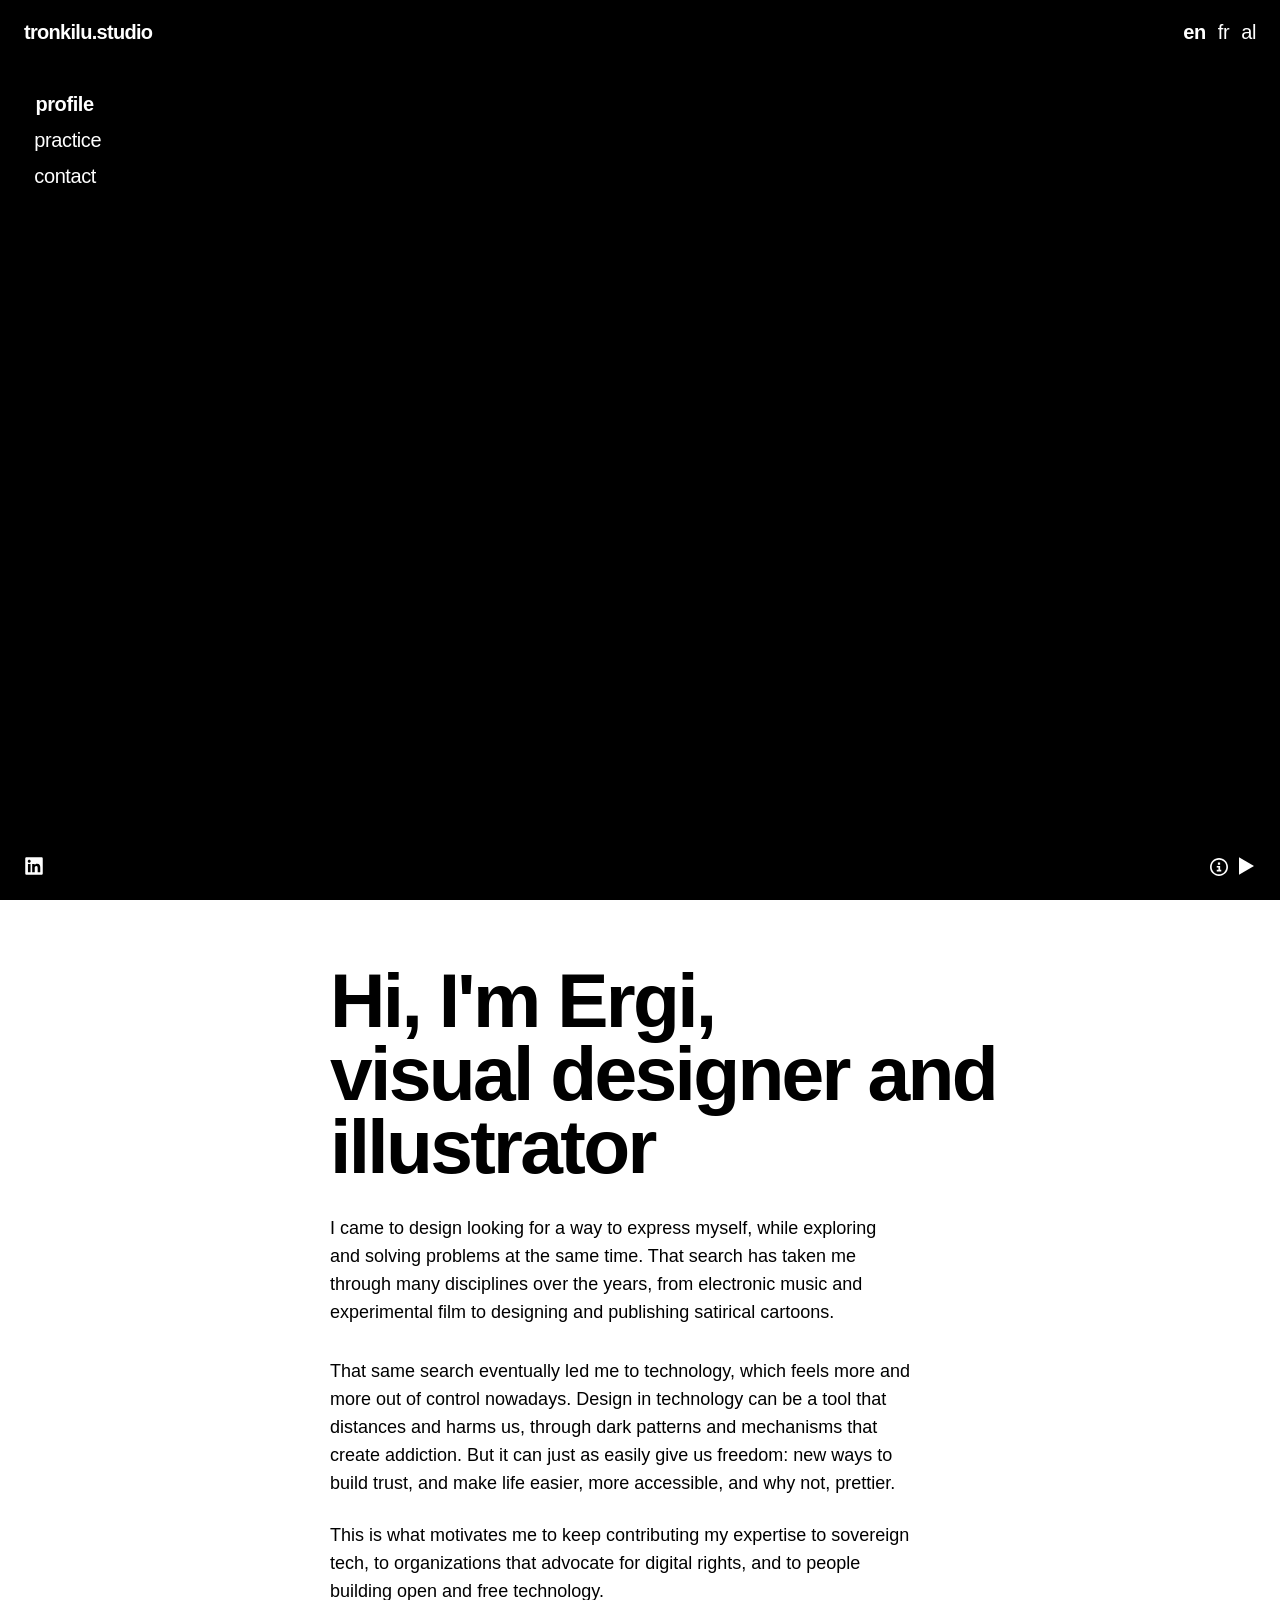
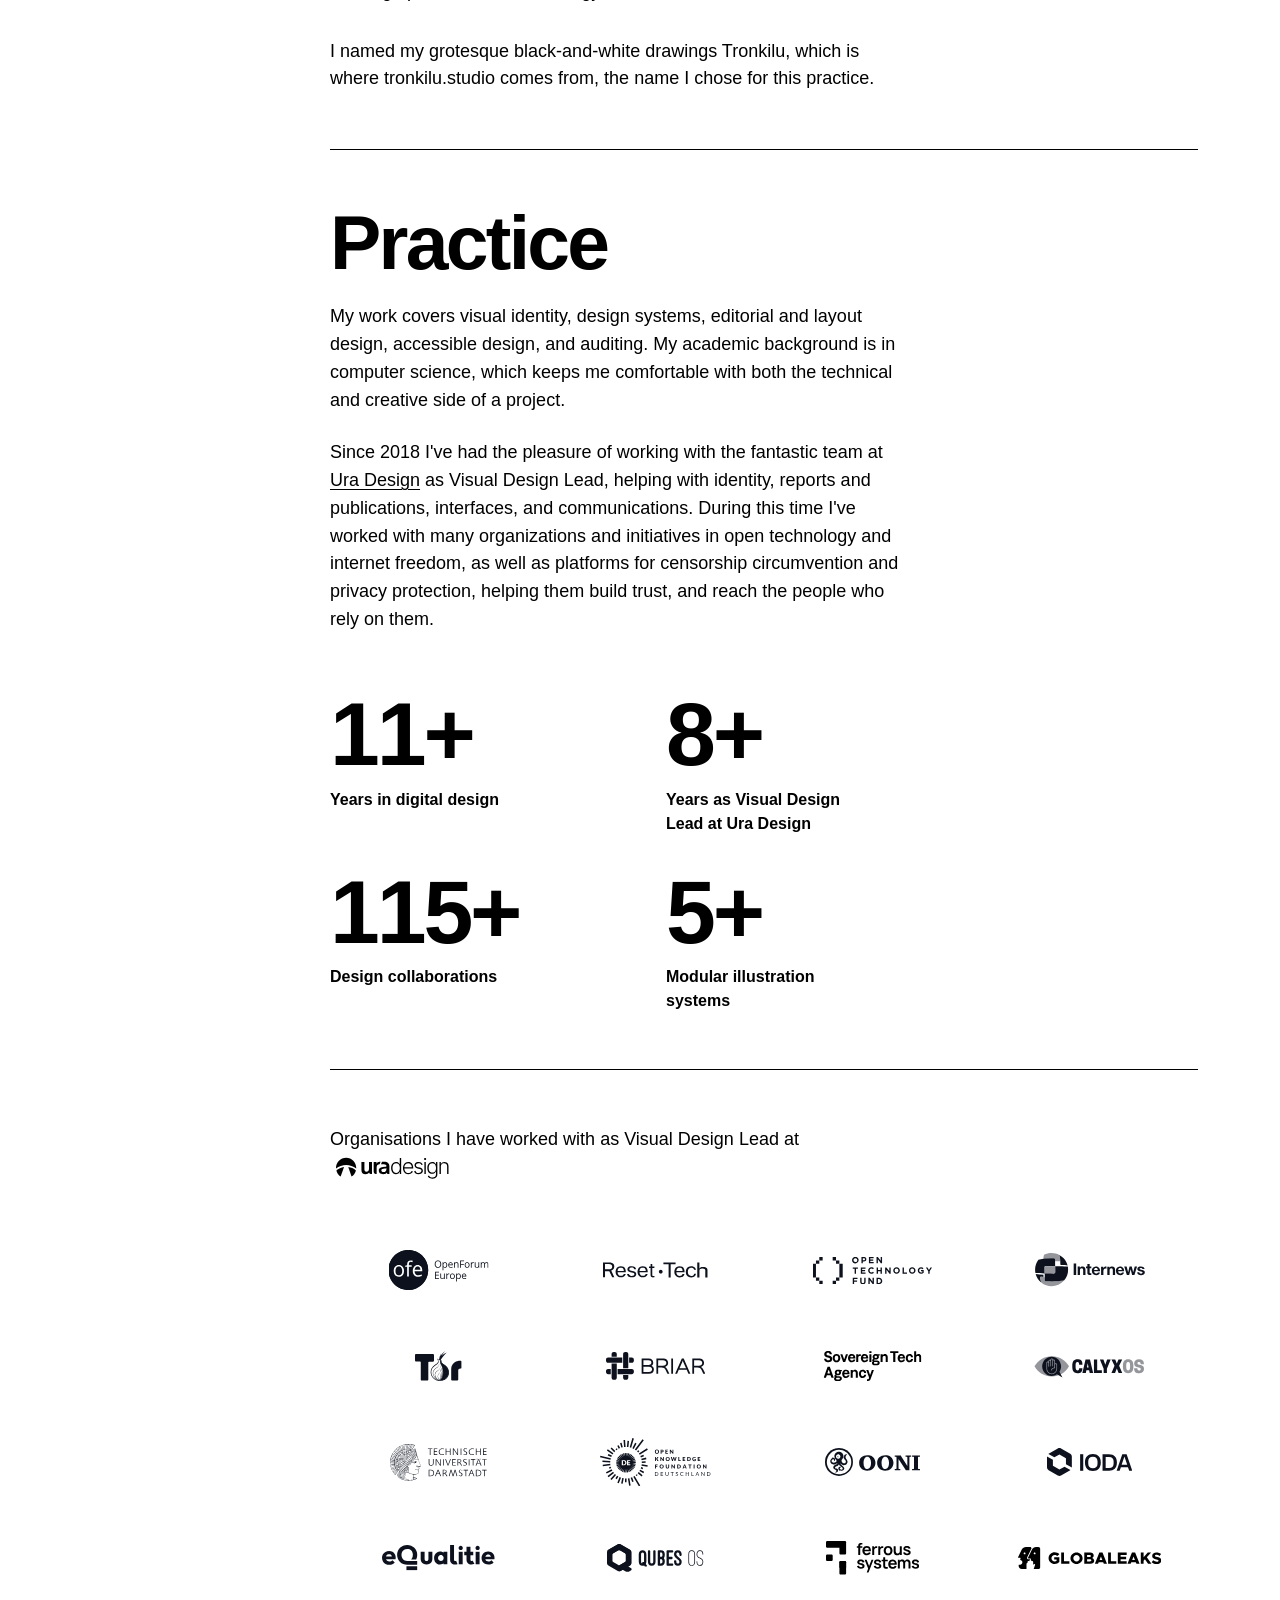
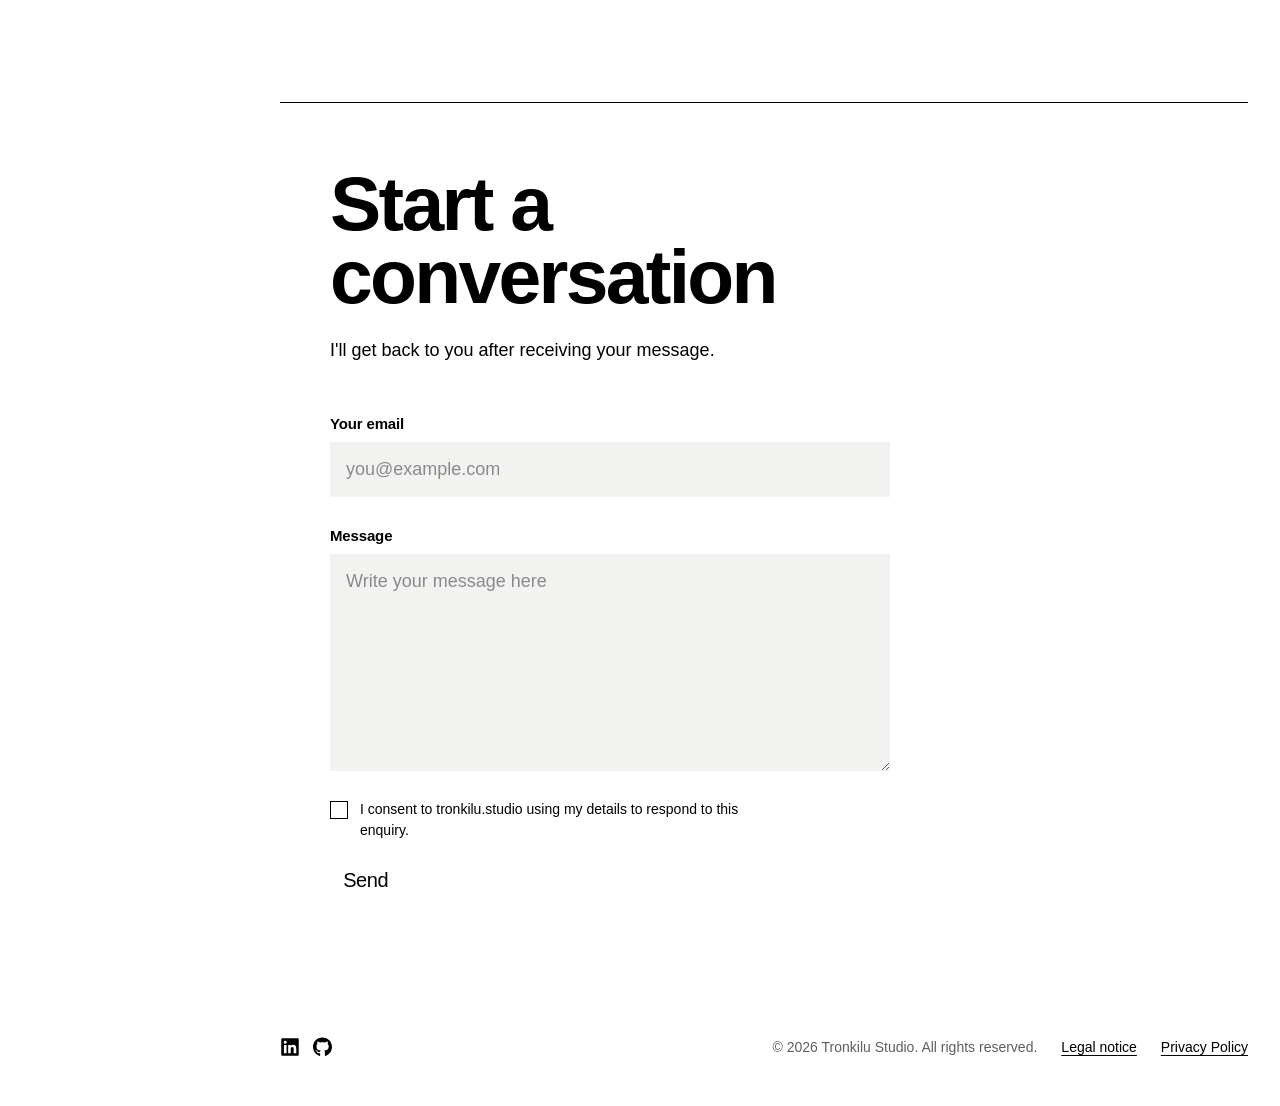
==== commit 4cb66dea: "homepage-copy-edit" ====
--- a/index.html
+++ b/index.html
@@ -5,9 +5,15 @@
 <meta name="viewport" content="width=device-width, initial-scale=1">
 <title>tronkilu.studio — Ergi Shkëlzeni, Visual Designer &amp; Illustrator</title>
 <meta name="description" content="Ergi Shkëlzeni (Tronkilu) is a visual designer and illustrator based in Grenoble, France, working on brand identity, editorial design, and open source and digital rights projects.">
-<meta name="keywords" content="Ergi Shkëlzeni, Ergi, Tronkilu, tronkilu studio, open source design, visual designer, illustrator, design France, Grenoble designer">
-<meta name="robots" content="index,follow">
+<meta name="keywords" content="Ergi Shkëlzeni, Ergi Shkelzeni, Ergi, Tronkilu, tronkilu studio, Tron Kilu Studio, open source design, open source designer, visual designer, illustrator, design France, Grenoble designer, digital rights design">
+<meta name="robots" content="index,follow,max-image-preview:large,max-snippet:-1">
+<meta name="author" content="Ergi Shkëlzeni">
 <link rel="canonical" href="https://tronkilu.studio/">
+<link rel="alternate" hreflang="en" href="https://tronkilu.studio/">
+<link rel="alternate" hreflang="fr" href="https://tronkilu.studio/">
+<link rel="alternate" hreflang="sq" href="https://tronkilu.studio/">
+<link rel="alternate" hreflang="x-default" href="https://tronkilu.studio/">
+<link rel="sitemap" type="application/xml" href="/sitemap.xml">
 <meta property="og:type" content="website">
 <meta property="og:title" content="tronkilu.studio — Ergi Shkëlzeni, Visual Designer & Illustrator">
 <meta property="og:description" content="Visual designer and illustrator based in Grenoble, France, working on brand identity, editorial design, and open source and digital rights projects.">
@@ -16,7 +22,7 @@
 <meta name="twitter:card" content="summary">
 <meta name="twitter:title" content="tronkilu.studio — Ergi Shkëlzeni">
 <meta name="twitter:description" content="Visual designer and illustrator based in Grenoble, France.">
-<script type="application/ld+json">{"@context":"https://schema.org","@type":"Person","name":"Ergi Shkëlzeni","alternateName":"Tronkilu","url":"https://tronkilu.studio/","jobTitle":"Visual Designer and Illustrator","address":{"@type":"PostalAddress","addressLocality":"Grenoble","addressCountry":"FR"},"sameAs":["https://www.linkedin.com/in/ergishkëlzeni"]}</script>
+<script type="application/ld+json">{"@context":"https://schema.org","@graph":[{"@type":"Person","@id":"https://tronkilu.studio/#ergi","name":"Ergi Shkëlzeni","alternateName":["Ergi Shkelzeni","Tronkilu","Ergi"],"givenName":"Ergi","familyName":"Shkëlzeni","url":"https://tronkilu.studio/","jobTitle":"Visual Designer and Illustrator","description":"Visual designer and illustrator working with open source technology, internet freedom and digital rights organisations.","knowsAbout":["Open source design","Brand identity","Editorial design","Design systems","Accessible design","Illustration"],"address":{"@type":"PostalAddress","addressLocality":"Grenoble","addressCountry":"FR"},"worksFor":{"@id":"https://tronkilu.studio/#studio"},"sameAs":["https://www.linkedin.com/in/ergishkëlzeni","https://github.com/tronkilu-studio"]},{"@type":"Organization","@id":"https://tronkilu.studio/#studio","name":"Tronkilu Studio","alternateName":["tronkilu.studio","Tron Kilu Studio","Tronkilu"],"url":"https://tronkilu.studio/","founder":{"@id":"https://tronkilu.studio/#ergi"},"email":"hi@tronkilu.studio","address":{"@type":"PostalAddress","addressLocality":"Grenoble","addressCountry":"FR"},"sameAs":["https://github.com/tronkilu-studio/tronkilu-studio-website"]},{"@type":"WebSite","@id":"https://tronkilu.studio/#website","url":"https://tronkilu.studio/","name":"tronkilu.studio","inLanguage":["en","fr","sq"],"publisher":{"@id":"https://tronkilu.studio/#studio"}}]}</script>
 <style>
 :root{
 /* Ink — the only real colour in the system */
@@ -66,7 +72,7 @@
 /* Type audit — four sizes only:
    --t-label 11px mono uppercase · --t-body 16px · --t-nav 20px mono · --t-mid clamp 28-44 · --t-head clamp 40-88
    Two weights only: 400 and 600. Two families: Geist, Geist Mono. */
-:root{--t-label:11px;--t-body:15px;--t-nav:18px;--t-mid:clamp(28px,3.4vw,44px);--t-head:clamp(40px,6vw,88px)}
+:root{--t-label:11px;--t-body:15px;--t-nav:20px;--t-mid:clamp(28px,3.4vw,44px);--t-head:clamp(40px,6vw,88px)}
 body{margin:0;background:var(--paper);color:var(--ink-900);font-family:Geist,-apple-system,"Segoe UI",Roboto,Helvetica,Arial,sans-serif;font-size:var(--t-body);font-weight:400;line-height:1.6;-webkit-font-smoothing:antialiased}
 .mono,button,input,textarea{font-family:Geist,-apple-system,"Segoe UI",Roboto,Helvetica,Arial,sans-serif}
 .mono{font-size:var(--t-label);font-weight:400;letter-spacing:.14em;text-transform:uppercase;line-height:1.4;font-family:ui-monospace,"SF Mono","Cascadia Mono","Roboto Mono",Consolas,monospace}
@@ -103,9 +109,9 @@
 .reel .li-btn{position:absolute;bottom:24px;left:24px;z-index:2;width:20px;height:20px;background:var(--paper);-webkit-mask:var(--i) center/contain no-repeat;mask:var(--i) center/contain no-repeat;mix-blend-mode:difference}
 /* main */
 main{min-width:0;container-type:inline-size}
-section{border-bottom:1px solid var(--ink-900)}
-#about{border-bottom:0}
-section:last-of-type{border-bottom:0}
+section{border-bottom:0}
+section::after{content:"";display:block;border-top:1px solid var(--ink-900);margin-right:32px}
+#about::after,section:last-of-type::after{display:none}
 .sechead{display:flex;justify-content:space-between;align-items:baseline;gap:24px;padding:16px 32px 16px 0;border-bottom:1px solid var(--ink-900)}
 .body{padding:64px 32px 96px 0;max-width:900px;margin:0 auto}
 .indent{padding-left:0}
@@ -194,6 +200,7 @@
 /* mobile */
 @media(max-width:860px){
 .clients{grid-template-columns:repeat(2,minmax(0,1fr))}
+section::after{margin:0 32px}
 :root{--t-nav:22px}
 .layout{padding-left:0}
 .rail{width:auto;padding:16px;gap:32px;height:100vh;transition:opacity 200ms cubic-bezier(.2,0,0,1)}
@@ -242,12 +249,12 @@
 <main id="top">
 <section id="about" data-screen-label="01 About">
 <div class="body" style="padding-bottom:0">
-<h1 id="heroH1">Hey, I'm Ergi,<br>visual designer and illustrator</h1>
+<h1 id="heroH1">Hi, I'm Ergi,<br>visual designer and illustrator</h1>
 <div class="about" style="margin-top:32px">
-<p class="bio" id="bio1">I came to design looking for a way to express myself and solve problems at the same time. That search has taken me through several disciplines over the years, from performing electronic shoegaze to publishing satirical illustrations on a daily basis.</p>
-<p class="bio" id="bio2" style="margin-top:32px">It's becoming a challenge to stay a believer while the world quietly loses its mind. Things feel more and more out of our control and design is being used to make us feel powerless and isolated. But design, used as a freedom tool, can give that power back: build trust, make life easier, accessible and, why not, prettier.</p>
-<p class="bio" id="bio3" style="margin-top:24px">Design decides whether a technology hands people control or quietly takes it from them. That is why I devote my time to sovereign technology, to the organisations defending digital rights, and to the people who build open tools and give them away.</p>
-<p class="bio" id="bio4" style="margin-top:32px">I also draw weird black and white cartoons as Tronkilu. That's where tronkilu.studio comes from, the name I am giving to my practice.</p>
+<p class="bio" id="bio1">I came to design looking for a way to express myself, while exploring and solving problems at the same time. That search has taken me through many disciplines over the years, from electronic music and experimental film to designing and publishing satirical cartoons.</p>
+<p class="bio" id="bio2" style="margin-top:32px">That same search eventually led me to technology, which feels more and more out of control nowadays. Design in technology can be a tool that distances and harms us, through dark patterns and mechanisms that create addiction. But it can just as easily give us freedom: new ways to build trust, and make life easier, more accessible, and why not, prettier.</p>
+<p class="bio" id="bio3" style="margin-top:24px">This is what motivates me to keep contributing my expertise to sovereign tech, to organizations that advocate for digital rights, and to people building open and free technology.</p>
+<p class="bio" id="bio4" style="margin-top:32px">I named my grotesque black-and-white drawings Tronkilu, which is where tronkilu.studio comes from, the name I chose for this practice.</p>
 </div>
 </div>
 </section>
@@ -255,8 +262,8 @@
 <div class="body" style="padding-top:0">
 <hr style="margin:56px 0;border:0;border-top:1px solid var(--ink-900)">
 <h2 id="practiceLabel" style="margin-bottom:24px">Practice</h2>
-<p class="bio" id="workBio1">My work covers brand and visual identity, design systems, editorial and layout design, accessible design, and visual auditing. My design practice is self-taught. My academic background is in computer science, which keeps me as comfortable with the technical side of a project as with the visual one.</p>
-<p class="bio" id="workBio2" style="margin-top:24px">Since 2018 I have had the pleasure to work with the fantastic team at <a href="https://ura.design" target="_blank" rel="noopener" class="quiet-hover">Ura Design</a> as Visual Design Lead, covering identity alignment, editorial design, interface and communication design. Over this time I have worked with several organisations and initiatives across open source and internet freedom technology, privacy tools, censorship-circumvention platforms, and digital rights defenders. I helped them earn the trust and recognition they need to reach the people who rely on them.</p>
+<p class="bio" id="workBio1">My work covers visual identity, design systems, editorial and layout design, accessible design, and auditing. My academic background is in computer science, which keeps me comfortable with both the technical and creative side of a project.</p>
+<p class="bio" id="workBio2" style="margin-top:24px">Since 2018 I've had the pleasure of working with the fantastic team at <a href="https://ura.design" target="_blank" rel="noopener" class="quiet-hover">Ura Design</a> as Visual Design Lead, helping with identity, reports and publications, interfaces, and communications. During this time I've worked with many organizations and initiatives in open technology and internet freedom, as well as platforms for censorship circumvention and privacy protection, helping them build trust, and reach the people who rely on them.</p>
 <div class="stats">
 <div><b data-count="12">0+</b><span class="stat-label" id="stat1">Years in digital design</span></div>
 <div><b data-count="8">0+</b><span class="stat-label" id="stat3">Years as Visual Design Lead at Ura Design</span></div>
@@ -521,20 +528,20 @@
 <script>
 const reel=document.getElementById('reel'),vid=reel.querySelector('video'),btn=document.getElementById('reelBtn');
 const I18N={
-heroH1:{en:"Hey, I'm Ergi,<br>visual designer and illustrator",fr:"Salut, je suis Ergi,<br>designer visuel et illustrateur",al:"Çkemi, jam Ergi,<br>dizajner vizual dhe ilustrues"},
-bio1:{en:"I came to design looking for a way to express myself and solve problems at the same time. That search has taken me through several disciplines over the years, from performing electronic shoegaze to publishing satirical illustrations on a daily basis.",fr:"J'ai rencontré le design en cherchant un moyen de m'exprimer et de résoudre des problèmes à la fois. Cette recherche m'a fait traverser plusieurs disciplines au fil des années, entre jouer du shoegaze électronique et publier des illustrations satiriques au quotidien.",al:"Erdha te dizajni duke kërkuar një mënyrë për të shprehur veten dhe për të zgjidhur probleme në të njëjtën kohë. Ky kërkim më ka çuar përmes disa disiplinave me kalimin e viteve, nga performimi i shoegaze elektronik te publikimi i ilustrimeve satirike përditë."},
-bio2:{en:"It's becoming a challenge to stay a believer while the world quietly loses its mind. Things feel more and more out of our control and design is being used to make us feel powerless and isolated. But design, used as a freedom tool, can give that power back: build trust, make life easier, accessible and, why not, prettier.",fr:"C'est un défi croissant de rester croyant alors que le monde perd tranquillement la tête. Les choses semblent de plus en plus hors de notre contrôle et le design est utilisé pour nous faire sentir impuissants et isolés. Mais le design, utilisé comme outil de liberté, peut redonner ce pouvoir : construire la confiance, rendre la vie plus facile, accessible et, pourquoi pas, plus belle.",al:"Është bërë vërtet një sfidë të vazhdosh të besosh, teksa çdo ditë sheh që bota po merr kot. Ndihesh sikur nuk ke kontroll, dhe dizajni po përdoret pikërisht për këtë. Nëse dizajnin e përdorim ndryshe, mund të kthehet në mjet lirie: të ndërtojë besim, ta bëjë jetën më të lehtë, më të aksesueshme dhe, pse jo, më të bukur."},
-bio3:{en:"This is why I offer my expertise to sovereign technology, to the organisations defending digital rights, and to the people who build open tools and give them away.",fr:"C'est pourquoi j'offre mon expertise à la technologie souveraine, aux organisations qui défendent les droits numériques, et aux personnes qui construisent des outils ouverts et les distribuent.",al:"Kjo është arsyeja pse unë po e jap ekspertizën time për teknologjinë sovrane, për organizatat që mbrojnë të drejtat dixhitale, dhe për njerëzit që ndërtojnë teknologji të hapur dhe e shpërndajnë falas."},
-bio4:{en:"I also draw weird black and white cartoons as Tronkilu. That's where tronkilu.studio comes from, the name I am giving to my practice.",fr:"Je dessine aussi des dessins étranges en noir et blanc sous le nom Tronkilu. C'est de là que vient tronkilu.studio, le nom que je donne à ma pratique.",al:"Gjithashtu, vizatoj gjëra të çuditshme bardhë e zi me emrin Tronkilu, nga ku vjen tronkilu.studio, emri që kam zgjedhur për praktikën time."},
+heroH1:{en:"Hi, I'm Ergi,<br>visual designer and illustrator",fr:"Salut, je suis Ergi,<br>designer visuel et illustrateur",al:"Çkemi, jam Ergi,<br>dizajner vizual dhe ilustrues"},
+bio1:{en:"I came to design looking for a way to express myself, while exploring and solving problems at the same time. That search has taken me through many disciplines over the years, from electronic music and experimental film to designing and publishing satirical cartoons.",fr:"Je suis arrivé au design en cherchant un moyen de m'exprimer, tout en explorant et résolvant des problèmes. Cette recherche m'a fait passer par plusieurs disciplines au fil des années, de la musique électronique et du cinéma expérimental à la création et la publication de dessins satiriques.",al:"Duke kërkuar mënyra për t'u shprehur, për të zbuluar dhe zgjidhur probleme në të njëjtën kohë, arrita tek dizajni. Ky kërkim më ka bërë të prek shumë disiplina me kalimin e viteve, nga muzika elektronike dhe filmi eksperimental tek dizenjime dhe publikime karikaturash satirike."},
+bio2:{en:"That same search eventually led me to technology, which feels more and more out of control nowadays. Design in technology can be a tool that distances and harms us, through dark patterns and mechanisms that create addiction. But it can just as easily give us freedom: new ways to build trust, and make life easier, more accessible, and why not, prettier.",fr:"Cette recherche m'a aussi mené vers la technologie, qui semble de plus en plus nous échapper. Le design dans la tech peut être un outil qui nous isole et nous nuit, avec des dark patterns et des mécanismes qui créent de la dépendance. Mais il peut aussi nous apporter de la liberté : construire la confiance, simplifier la vie, la rendre plus accessible et, pourquoi pas, plus jolie.",al:"Ky kërkim më ka çuar drejt teknologjisë, e cila çdo ditë po del jashtë kontrolli. Dizajni në teknologji, ashtu siç mund të jetë një mjet që na distancon dhe na dëmton nëpërmjet dark patterns dhe mekanizmave që nxisin varësinë, po ashtu mund të na ofrojë liri, duke gjetur mënyra të reja për të ndërtuar besim dhe duke e bërë jetën më të lehtë, më të aksesueshme, e pse jo, më të bukur."},
+bio3:{en:"This is what motivates me to keep contributing my expertise to sovereign tech, to organizations that advocate for digital rights, and to people building open and free technology.",fr:"C'est pour ça que je continue à mettre mon expertise au service de la tech souveraine, des organisations qui défendent les droits numériques, et des personnes qui construisent une technologie ouverte et libre.",al:"Kjo arsye më motivon të vazhdoj të jap ekspertizën time për sovranitet teknologjik, për organizata që përkrahin të drejtat dixhitale dhe për njerëz që ndërtojnë teknologji të hapur dhe të lirë."},
+bio4:{en:"I named my grotesque black-and-white drawings Tronkilu, which is where tronkilu.studio comes from, the name I chose for this practice.",fr:"Mes dessins grotesques en noir et blanc, je les appelle Tronkilu, d'où vient tronkilu.studio, le nom de cette pratique.",al:"Vizatimeve të mia groteske bardh e zi i kam vënë emrin Tronkilu, nga ku vjen tronkilu.studio, emri që kam zgjedhur për këtë praktikë."},
 stat1:{en:"Years in digital design",fr:"Années en design numérique",al:"Vite në dizajn dixhital"},
 stat2:{en:"Design collaborations",fr:"Collaborations design",al:"Bashkëpunime dizajni"},
 stat3:{en:"Years as Visual Design Lead at Ura Design",fr:"Années comme responsable design visuel chez Ura Design",al:"Vite si Drejtues i Dizajnit Vizual në Ura Design"},
 stat4:{en:"Modular illustration systems",fr:"Systèmes d'illustration modulaires",al:"Sisteme ilustrimi modulare"},
-workBio1:{en:"My work covers brand and visual identity, design systems, editorial and layout design, accessible design, and visual auditing. My design practice is self-taught. My academic background is in computer science, which keeps me as comfortable with the technical side of a project as with the visual one.",fr:"Mon travail couvre l'identité de marque et visuelle, les systèmes de design, le design éditorial et de mise en page, le design accessible, et l'audit visuel. Ma pratique du design est autodidacte. Ma formation académique est en informatique, ce qui me rend aussi à l'aise avec le côté technique d'un projet qu'avec le côté visuel.",al:"Puna ime përfshin identitetin e markës dhe vizual, sistemet e dizajnit, dizajnin editorial dhe të faqosjes, dizajn të aksesueshëm, dhe auditim vizual. Praktika ime e dizajnit është e vetëmësuar. Prapavija ime akademike është në shkenca kompjuterike, gjë që më bën po aq të rehatshëm me anën teknike të një projekti sa me anën vizuale."},
-workBio2:{en:'Since 2018 I have had the pleasure to work with the fantastic team at <a href="https://ura.design" target="_blank" rel="noopener" class="quiet-hover">Ura Design</a> as Visual Design Lead, covering identity alignment, editorial design, interface and communication design. Over this time I have worked with several organisations and initiatives across open source and internet freedom technology, privacy tools, censorship-circumvention platforms, and digital rights defenders. I helped them earn the trust and recognition they need to reach the people who rely on them.',fr:'Depuis 2018, j\'ai eu le plaisir de travailler avec l\'équipe formidable de <a href="https://ura.design" target="_blank" rel="noopener" class="quiet-hover">Ura Design</a> en tant que responsable du design visuel, couvrant l\'alignement d\'identité, le design éditorial, le design d\'interface et de communication. Durant cette période, j\'ai collaboré avec plusieurs organisations et initiatives dans la technologie open source et la liberté d\'internet, les outils de confidentialité, les plateformes de contournement de la censure, et la défense des droits numériques. Je les ai aidées à gagner la confiance et la reconnaissance dont elles ont besoin pour atteindre les personnes qui dépendent d\'elles.',al:'Nga 2018 kam pasur kënaqësinë të punoj me ekipin fantastik të <a href="https://ura.design" target="_blank" rel="noopener" class="quiet-hover">Ura Design</a> si Drejtues i Dizajnit Vizual, duke përfshirë përafrimin e identitetit, dizajnin editorial, dizajnin e ndërfaqes dhe komunikimit. Gjatë kësaj kohe kam bashkëpunuar me shumë organizata dhe iniciativa në teknologjinë open source dhe lirinë e internetit, mjete privatësie, platforma për anashkalimin e censurës, dhe mbrojtjen e të drejtave dixhitale. I ndihmova të fitojnë besimin dhe njohjen që u nevojitet për të arritur njerëzit që mbështeten tek to.'},
+workBio1:{en:"My work covers visual identity, design systems, editorial and layout design, accessible design, and auditing. My academic background is in computer science, which keeps me comfortable with both the technical and creative side of a project.",fr:"Mon travail couvre l'identité visuelle, les systèmes de design, le design éditorial et de mise en page, l'accessibilité et l'audit design. J'ai une formation en informatique, ce qui me met à l'aise aussi bien avec le côté technique d'un projet qu'avec son côté créatif.",al:"Puna ime përfshin identitetin vizual, sistemet e dizajnit, dizajnin editorial dhe të faqosjes, dizajnin e aksesueshëm dhe auditim. Prapavija ime akademike është në shkenca kompjuterike, gjë që më jep siguri si në punën teknike të një projekti, ashtu edhe në atë kreative."},
+workBio2:{en:"Since 2018 I've had the pleasure of working with the fantastic team at <a href=\"https://ura.design\" target=\"_blank\" rel=\"noopener\" class=\"quiet-hover\">Ura Design</a> as Visual Design Lead, helping with identity, reports and publications, interfaces, and communications. During this time I've worked with many organizations and initiatives in open technology and internet freedom, as well as platforms for censorship circumvention and privacy protection, helping them build trust, and reach the people who rely on them.",fr:"Depuis 2018, je travaille avec la formidable équipe d'<a href=\"https://ura.design\" target=\"_blank\" rel=\"noopener\" class=\"quiet-hover\">Ura Design</a> en tant que Visual Design Lead, sur l'identité, les rapports et publications, les interfaces et la communication. J'ai aussi collaboré avec de nombreuses organisations et initiatives dans la tech ouverte et la liberté d'internet, ainsi que des plateformes de contournement de la censure et de protection de la vie privée. Ça aide ces mouvements à gagner en confiance et à toucher les personnes qui en ont besoin.",al:"Prej 2018-ës kam patur kënaqësinë të punoj me ekipin fantastik të <a href=\"https://ura.design\" target=\"_blank\" rel=\"noopener\" class=\"quiet-hover\">Ura Design</a> si Drejtues i Dizajnit Vizual, duke ndihmuar me identiteti, raportesh dhe publikimesh, ndërfaqe dhe komunikimin. Gjatë kësaj kohe kam bashkëpunuar me shumë organizata dhe iniciativa të teknologjisë së hapur dhe lirisë në internet, si dhe platforma për majten e çensurës dhe mbrojtjen e privatësisë. Kështu, këto lëvizje janë më të besueshme, dhe arrijnë të depërtojnë tek njerëzit të cilët kanë nevojë për to."},
 orgsLine:{en:"Organisations I have worked with as Visual Design Lead at",fr:"Organisations avec lesquelles j'ai travaillé en tant que responsable du design visuel chez",al:"Organizata me të cilat kam punuar si Drejtues i Dizajnit Vizual në"},
-contactH2:{en:"Start a<br>conversation",fr:"On en<br>discute ?",al:"Do<br>flasim?"},
-contactNote:{en:"I'll get back to you after receiving your message.",fr:"Je vous répondrai après avoir reçu votre message.",al:"Do të vij unë drejt teje pasi të marr mesazhin tënd."},
+contactH2:{en:"Start a<br>conversation",fr:"On en<br>parle ?",al:"Do<br>flasim?"},
+contactNote:{en:"I'll get back to you after receiving your message.",fr:"Écrivez-moi, je vous réponds vite.",al:"Do vij unë drejt teje, sapo të marr mesazhin tënd."},
 labelEmail:{en:"Your email",fr:"Votre e-mail",al:"Email-i juaj"},
 labelMessage:{en:"Message",fr:"Message",al:"Mesazhi"},
 phEmail:{en:"you@example.com",fr:"vous@exemple.com",al:"ju@shembull.com"},
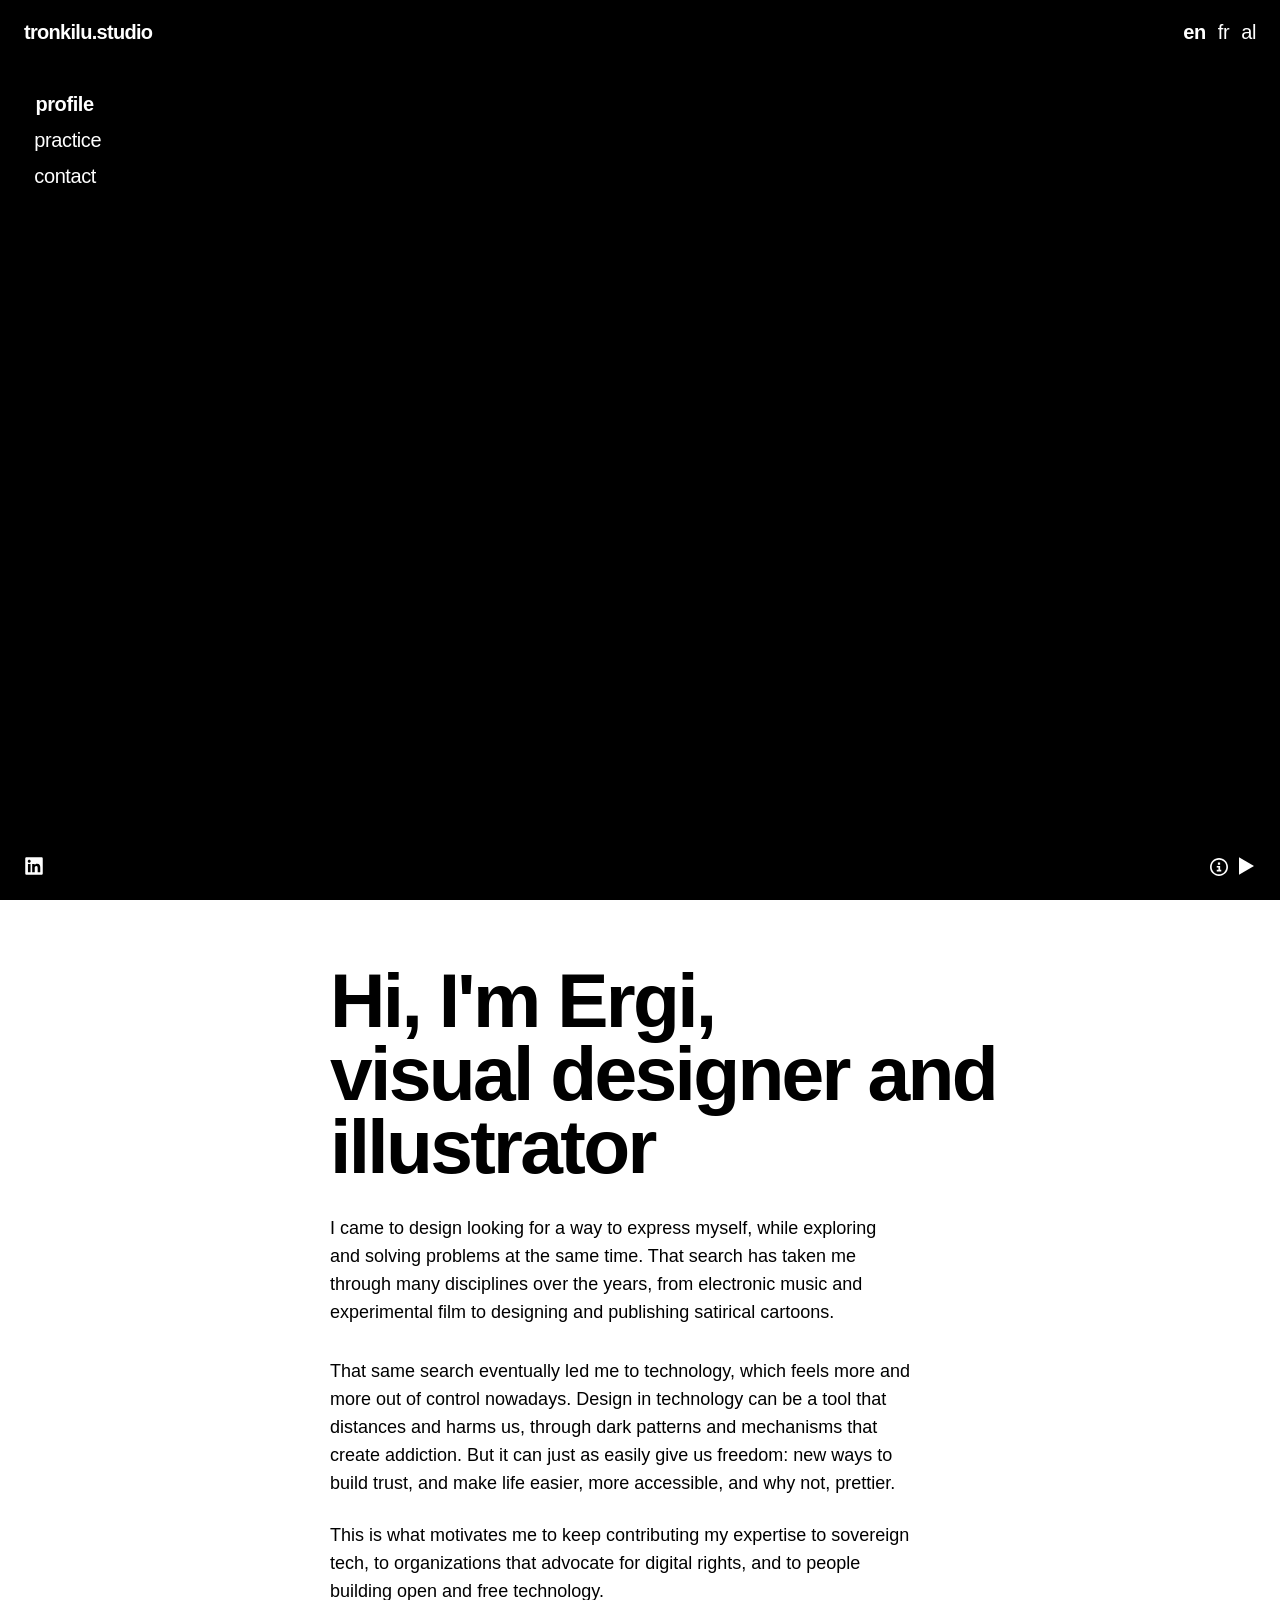
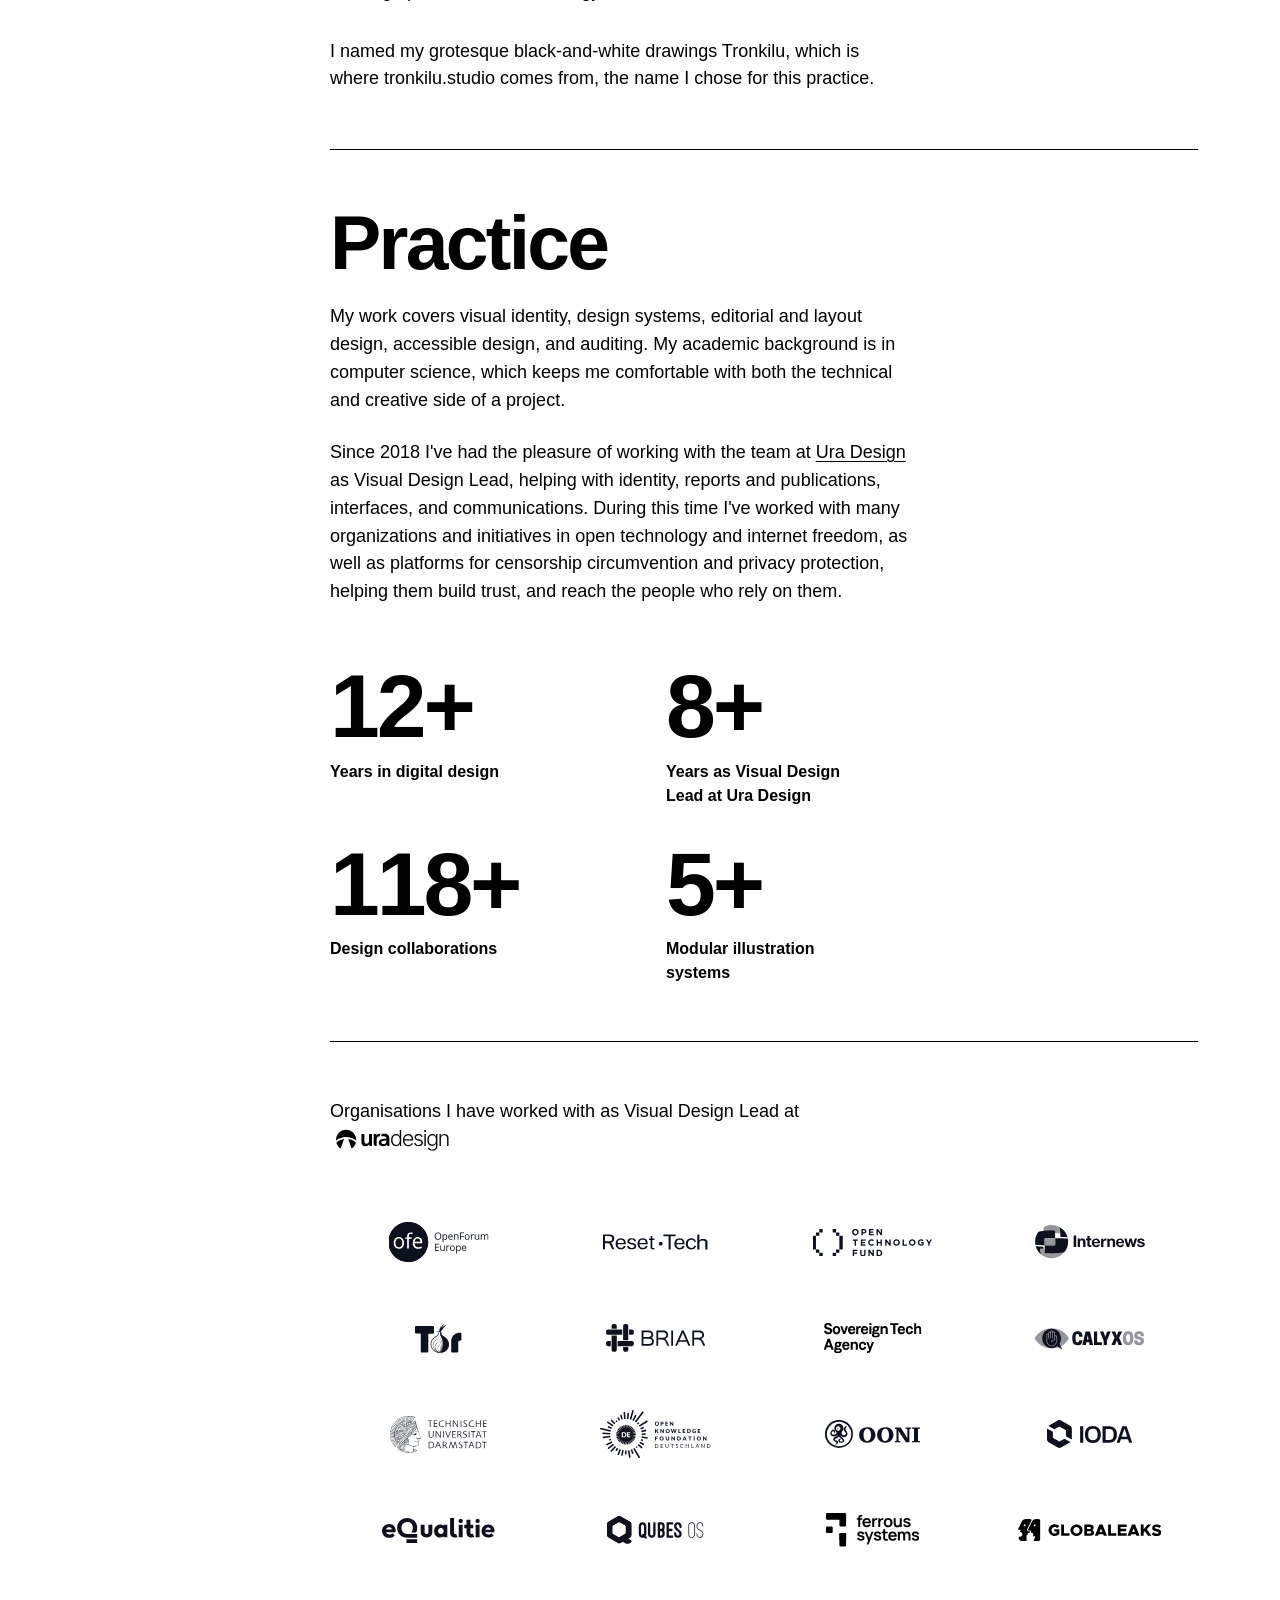
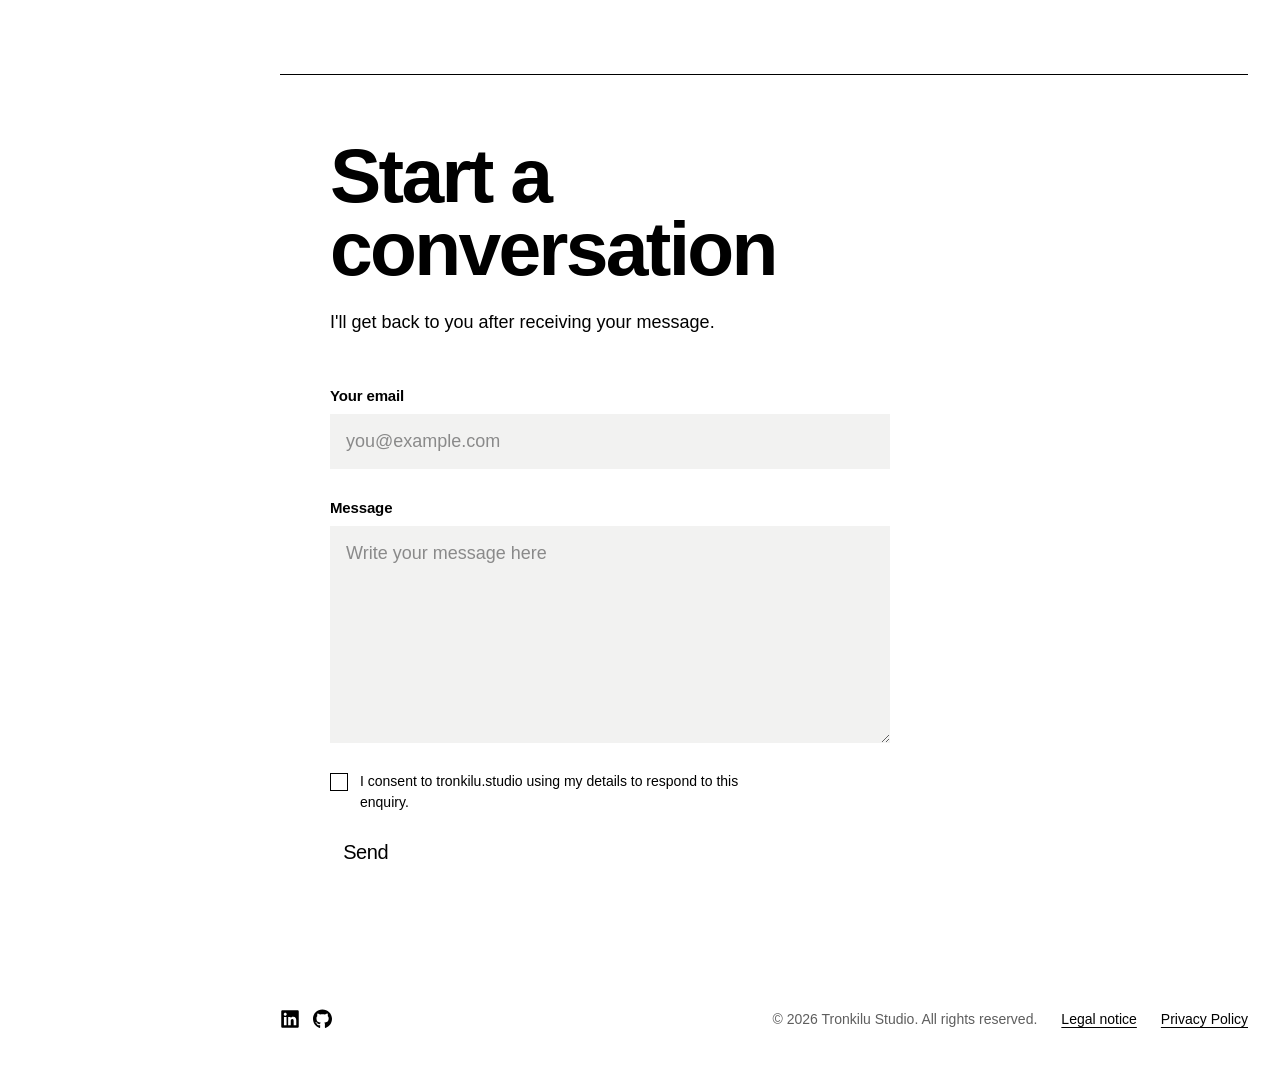
==== commit 76cffa02: "copy-edit-2" ====
--- a/index.html
+++ b/index.html
@@ -3,11 +3,14 @@
 <head>
 <meta charset="utf-8">
 <meta name="viewport" content="width=device-width, initial-scale=1">
-<title>tronkilu.studio — Ergi Shkëlzeni, Visual Designer &amp; Illustrator</title>
+<title>Ergi Shkëlzeni — Visual Designer &amp; Illustrator · tronkilu.studio</title>
 <meta name="description" content="Ergi Shkëlzeni (Tronkilu) is a visual designer and illustrator based in Grenoble, France, working on brand identity, editorial design, and open source and digital rights projects.">
 <meta name="keywords" content="Ergi Shkëlzeni, Ergi Shkelzeni, Ergi, Tronkilu, tronkilu studio, Tron Kilu Studio, open source design, open source designer, visual designer, illustrator, design France, Grenoble designer, digital rights design">
 <meta name="robots" content="index,follow,max-image-preview:large,max-snippet:-1">
 <meta name="author" content="Ergi Shkëlzeni">
+<link rel="icon" href="assets/favicon.svg" type="image/svg+xml">
+<link rel="icon" href="assets/favicon-32.png" sizes="32x32" type="image/png">
+<link rel="apple-touch-icon" href="assets/apple-touch-icon.png">
 <link rel="canonical" href="https://tronkilu.studio/">
 <link rel="alternate" hreflang="en" href="https://tronkilu.studio/">
 <link rel="alternate" hreflang="fr" href="https://tronkilu.studio/">
@@ -15,14 +18,23 @@
 <link rel="alternate" hreflang="x-default" href="https://tronkilu.studio/">
 <link rel="sitemap" type="application/xml" href="/sitemap.xml">
 <meta property="og:type" content="website">
-<meta property="og:title" content="tronkilu.studio — Ergi Shkëlzeni, Visual Designer & Illustrator">
+<meta property="og:title" content="Ergi Shkëlzeni — Visual Designer & Illustrator · tronkilu.studio">
 <meta property="og:description" content="Visual designer and illustrator based in Grenoble, France, working on brand identity, editorial design, and open source and digital rights projects.">
 <meta property="og:url" content="https://tronkilu.studio/">
 <meta property="og:site_name" content="tronkilu.studio">
-<meta name="twitter:card" content="summary">
-<meta name="twitter:title" content="tronkilu.studio — Ergi Shkëlzeni">
+<meta property="og:locale" content="en_US">
+<meta property="og:locale:alternate" content="fr_FR">
+<meta property="og:locale:alternate" content="sq_AL">
+<meta property="og:image" content="https://tronkilu.studio/assets/share.png">
+<meta property="og:image:width" content="1200">
+<meta property="og:image:height" content="630">
+<meta property="og:image:type" content="image/png">
+<meta property="og:image:alt" content="Ergi Shkëlzeni — visual designer and illustrator, tronkilu.studio">
+<meta name="twitter:card" content="summary_large_image">
+<meta name="twitter:image" content="https://tronkilu.studio/assets/share.png">
+<meta name="twitter:title" content="Ergi Shkëlzeni — Visual Designer & Illustrator">
 <meta name="twitter:description" content="Visual designer and illustrator based in Grenoble, France.">
-<script type="application/ld+json">{"@context":"https://schema.org","@graph":[{"@type":"Person","@id":"https://tronkilu.studio/#ergi","name":"Ergi Shkëlzeni","alternateName":["Ergi Shkelzeni","Tronkilu","Ergi"],"givenName":"Ergi","familyName":"Shkëlzeni","url":"https://tronkilu.studio/","jobTitle":"Visual Designer and Illustrator","description":"Visual designer and illustrator working with open source technology, internet freedom and digital rights organisations.","knowsAbout":["Open source design","Brand identity","Editorial design","Design systems","Accessible design","Illustration"],"address":{"@type":"PostalAddress","addressLocality":"Grenoble","addressCountry":"FR"},"worksFor":{"@id":"https://tronkilu.studio/#studio"},"sameAs":["https://www.linkedin.com/in/ergishkëlzeni","https://github.com/tronkilu-studio"]},{"@type":"Organization","@id":"https://tronkilu.studio/#studio","name":"Tronkilu Studio","alternateName":["tronkilu.studio","Tron Kilu Studio","Tronkilu"],"url":"https://tronkilu.studio/","founder":{"@id":"https://tronkilu.studio/#ergi"},"email":"hi@tronkilu.studio","address":{"@type":"PostalAddress","addressLocality":"Grenoble","addressCountry":"FR"},"sameAs":["https://github.com/tronkilu-studio/tronkilu-studio-website"]},{"@type":"WebSite","@id":"https://tronkilu.studio/#website","url":"https://tronkilu.studio/","name":"tronkilu.studio","inLanguage":["en","fr","sq"],"publisher":{"@id":"https://tronkilu.studio/#studio"}}]}</script>
+<script type="application/ld+json">{"@context":"https://schema.org","@graph":[{"@type":"ProfilePage","@id":"https://tronkilu.studio/#page","url":"https://tronkilu.studio/","name":"Ergi Shkëlzeni — Visual Designer & Illustrator","inLanguage":"en","isPartOf":{"@id":"https://tronkilu.studio/#website"},"about":{"@id":"https://tronkilu.studio/#ergi"},"mainEntity":{"@id":"https://tronkilu.studio/#ergi"},"primaryImageOfPage":{"@id":"https://tronkilu.studio/#shareimage"}},{"@type":"Person","@id":"https://tronkilu.studio/#ergi","name":"Ergi Shkëlzeni","alternateName":["Ergi Shkelzeni","Ergi Shkelzeni Tronkilu","Tronkilu"],"givenName":"Ergi","familyName":"Shkëlzeni","url":"https://tronkilu.studio/","image":{"@id":"https://tronkilu.studio/#shareimage"},"jobTitle":"Visual Designer and Illustrator","description":"Visual designer and illustrator working with open source technology, internet freedom and digital rights organisations.","knowsAbout":["Open source design","Brand identity","Visual identity","Editorial design","Design systems","Accessible design","Illustration","Digital rights"],"knowsLanguage":["English","French","Albanian"],"address":{"@type":"PostalAddress","addressLocality":"Grenoble","addressCountry":"FR"},"worksFor":{"@id":"https://tronkilu.studio/#studio"},"sameAs":["https://www.linkedin.com/in/ergishkëlzeni","https://github.com/tronkilu-studio"]},{"@type":"Organization","@id":"https://tronkilu.studio/#studio","name":"Tronkilu Studio","legalName":"Tronkilu Studio","alternateName":["tronkilu.studio","Tron Kilu Studio","Tronkilu"],"url":"https://tronkilu.studio/","logo":{"@id":"https://tronkilu.studio/#shareimage"},"image":{"@id":"https://tronkilu.studio/#shareimage"},"description":"Design practice of Ergi Shkëlzeni, working on visual identity, design systems and editorial design for open source and digital rights projects.","founder":{"@id":"https://tronkilu.studio/#ergi"},"email":"hi@tronkilu.studio","areaServed":"Worldwide","address":{"@type":"PostalAddress","addressLocality":"Grenoble","addressCountry":"FR"},"sameAs":["https://github.com/tronkilu-studio/tronkilu-studio-website"]},{"@type":"WebSite","@id":"https://tronkilu.studio/#website","url":"https://tronkilu.studio/","name":"tronkilu.studio","alternateName":"Tronkilu Studio","inLanguage":["en","fr","sq"],"publisher":{"@id":"https://tronkilu.studio/#studio"}},{"@type":"ImageObject","@id":"https://tronkilu.studio/#shareimage","url":"https://tronkilu.studio/assets/share.png","contentUrl":"https://tronkilu.studio/assets/share.png","width":1200,"height":630}]}</script>
 <style>
 :root{
 /* Ink — the only real colour in the system */
@@ -181,7 +193,8 @@
 .wordmark{padding:48px 32px 32px;letter-spacing:-.045em;line-height:.85;font-size:min(13.2cqw,220px)}
 .privacy-link{display:flex;justify-content:space-between;align-items:center;padding:48px 32px 48px 0}
 .privacy-link .icons{display:flex;align-items:center;gap:12px;margin-right:auto}
-.privacy-link .legal-links{display:flex;align-items:center;gap:24px}
+.privacy-link .legal-links{display:flex;flex-wrap:wrap;align-items:center;gap:8px 24px}
+.privacy-link .legal-links a{white-space:nowrap}
 .copyright{font-size:14px;color:var(--ink-500);margin-right:24px}
 @media(max-width:860px){.privacy-link{flex-wrap:wrap;gap:12px}.copyright{width:100%;margin-right:0;order:2}}
 .privacy-link .gh-icon{order:1;width:20px;height:20px;background:currentColor;-webkit-mask:var(--i) center/contain no-repeat;mask:var(--i) center/contain no-repeat;transition:-webkit-mask-size 200ms cubic-bezier(.2,0,0,1),mask-size 200ms cubic-bezier(.2,0,0,1)}
@@ -226,7 +239,7 @@
 <div class="reel-cursor" id="reelCursor"><svg xmlns="http://www.w3.org/2000/svg" viewBox="0 0 24 24" fill="none"><path id="cursorIcon" d="M8 5v14l11-7z" fill="var(--paper)"></path></svg></div>
 <video src="assets/video/hero.mp4" autoplay loop muted playsinline></video>
 <button type="button" class="credit-toggle" id="creditBtn" aria-label="Photo credit" aria-expanded="false" style="--ci:url('data:image/svg+xml;utf8,%3Csvg%20xmlns%3D%22http%3A%2F%2Fwww.w3.org%2F2000%2Fsvg%22%20viewBox%3D%220%200%2032%2032%22%3E%3Cpath%20d%3D%22M16%203C19.4478%203%2022.7544%204.36964%2025.1924%206.80761C27.6304%209.24558%2029%2012.5522%2029%2016C29%2019.4478%2027.6304%2022.7544%2025.1924%2025.1924C22.7544%2027.6304%2019.4478%2029%2016%2029C12.5522%2029%209.24558%2027.6304%206.80761%2025.1924C4.36964%2022.7544%203%2019.4478%203%2016C3%2012.5522%204.36964%209.24558%206.80761%206.80761C9.24558%204.36964%2012.5522%203%2016%203ZM16%2032C20.2435%2032%2024.3131%2030.3143%2027.3137%2027.3137C30.3143%2024.3131%2032%2020.2435%2032%2016C32%2011.7565%2030.3143%207.68687%2027.3137%204.68629C24.3131%201.68571%2020.2435%200%2016%200C11.7565%200%207.68687%201.68571%204.68629%204.68629C1.68571%207.68687%200%2011.7565%200%2016C0%2020.2435%201.68571%2024.3131%204.68629%2027.3137C7.68687%2030.3143%2011.7565%2032%2016%2032ZM13.5%2021H12V24H13.5H18.5H20V21H18.5H18V15.5V14H16.5H13.5H12V17H13.5H15V21H13.5ZM18%2012V8H14V12H18Z%22%2F%3E%3C%2Fsvg%3E')"></button>
-<a href="https://www.linkedin.com/in/ergishkëlzeni" target="_blank" rel="noopener" aria-label="LinkedIn" class="li-btn" style="--i:url('data:image/svg+xml;utf8,%3Csvg%20xmlns%3D%22http%3A%2F%2Fwww.w3.org%2F2000%2Fsvg%22%20viewBox%3D%220%200%2028%2032%22%3E%3Cpath%20d%3D%22M26%202H1.99375C0.89375%202%200%202.90625%200%204.01875V27.9813C0%2029.0938%200.89375%2030%201.99375%2030H26C27.1%2030%2028%2029.0938%2028%2027.9813V4.01875C28%202.90625%2027.1%202%2026%202ZM8.4625%2026H4.3125V12.6375H8.46875V26H8.4625ZM6.3875%2010.8125C5.05625%2010.8125%203.98125%209.73125%203.98125%208.40625C3.98125%207.08125%205.05625%206%206.3875%206C7.7125%206%208.79375%207.08125%208.79375%208.40625C8.79375%209.7375%207.71875%2010.8125%206.3875%2010.8125ZM24.0187%2026H19.8687V19.5C19.8687%2017.95%2019.8375%2015.9563%2017.7125%2015.9563C15.55%2015.9563%2015.2188%2017.6438%2015.2188%2019.3875V26H11.0688V12.6375H15.05V14.4625H15.1062C15.6625%2013.4125%2017.0188%2012.3062%2019.0375%2012.3062C23.2375%2012.3062%2024.0187%2015.075%2024.0187%2018.675V26Z%22%2F%3E%3C%2Fsvg%3E')"></a>
+<a href="https://www.linkedin.com/in/ergishkëlzeni" target="_blank" rel="me noopener" aria-label="LinkedIn" class="li-btn" style="--i:url('data:image/svg+xml;utf8,%3Csvg%20xmlns%3D%22http%3A%2F%2Fwww.w3.org%2F2000%2Fsvg%22%20viewBox%3D%220%200%2028%2032%22%3E%3Cpath%20d%3D%22M26%202H1.99375C0.89375%202%200%202.90625%200%204.01875V27.9813C0%2029.0938%200.89375%2030%201.99375%2030H26C27.1%2030%2028%2029.0938%2028%2027.9813V4.01875C28%202.90625%2027.1%202%2026%202ZM8.4625%2026H4.3125V12.6375H8.46875V26H8.4625ZM6.3875%2010.8125C5.05625%2010.8125%203.98125%209.73125%203.98125%208.40625C3.98125%207.08125%205.05625%206%206.3875%206C7.7125%206%208.79375%207.08125%208.79375%208.40625C8.79375%209.7375%207.71875%2010.8125%206.3875%2010.8125ZM24.0187%2026H19.8687V19.5C19.8687%2017.95%2019.8375%2015.9563%2017.7125%2015.9563C15.55%2015.9563%2015.2188%2017.6438%2015.2188%2019.3875V26H11.0688V12.6375H15.05V14.4625H15.1062C15.6625%2013.4125%2017.0188%2012.3062%2019.0375%2012.3062C23.2375%2012.3062%2024.0187%2015.075%2024.0187%2018.675V26Z%22%2F%3E%3C%2Fsvg%3E')"></a>
 <button type="button" id="reelBtn" aria-label="Pause video" style="--i:url('data:image/svg+xml;utf8,%3Csvg%20xmlns%3D%22http%3A%2F%2Fwww.w3.org%2F2000%2Fsvg%22%20viewBox%3D%220%200%2020%2032%22%3E%3Cpath%20d%3D%22M8%204H0V28H8V4ZM20%204H12V28H20V4Z%22%2F%3E%3C%2Fsvg%3E')"></button>
 <p class="credit mono" id="creditBox" style="text-transform:none;letter-spacing:0;max-width:400px"><span class="hl" id="creditText"></span></p>
 </figure>
@@ -263,7 +276,7 @@
 <hr style="margin:56px 0;border:0;border-top:1px solid var(--ink-900)">
 <h2 id="practiceLabel" style="margin-bottom:24px">Practice</h2>
 <p class="bio" id="workBio1">My work covers visual identity, design systems, editorial and layout design, accessible design, and auditing. My academic background is in computer science, which keeps me comfortable with both the technical and creative side of a project.</p>
-<p class="bio" id="workBio2" style="margin-top:24px">Since 2018 I've had the pleasure of working with the fantastic team at <a href="https://ura.design" target="_blank" rel="noopener" class="quiet-hover">Ura Design</a> as Visual Design Lead, helping with identity, reports and publications, interfaces, and communications. During this time I've worked with many organizations and initiatives in open technology and internet freedom, as well as platforms for censorship circumvention and privacy protection, helping them build trust, and reach the people who rely on them.</p>
+<p class="bio" id="workBio2" style="margin-top:24px">Since 2018 I've had the pleasure of working with the team at <a href="https://ura.design" target="_blank" rel="noopener" class="quiet-hover">Ura Design</a> as Visual Design Lead, helping with identity, reports and publications, interfaces, and communications. During this time I've worked with many organizations and initiatives in open technology and internet freedom, as well as platforms for censorship circumvention and privacy protection, helping them build trust, and reach the people who rely on them.</p>
 <div class="stats">
 <div><b data-count="12">0+</b><span class="stat-label" id="stat1">Years in digital design</span></div>
 <div><b data-count="8">0+</b><span class="stat-label" id="stat3">Years as Visual Design Lead at Ura Design</span></div>
@@ -521,7 +534,7 @@
 </div>
 </div>
 </div>
-<div class="privacy-link"><div class="icons"><a href="https://github.com/tronkilu-studio/tronkilu-studio-website" target="_blank" rel="noopener" aria-label="GitHub repository" class="gh-icon" style="--i:url('data:image/svg+xml;utf8,%3Csvg%20width%3D%2231%22%20height%3D%2232%22%20viewBox%3D%220%200%2031%2032%22%20fill%3D%22%23000%22%20xmlns%3D%22http%3A%2F%2Fwww.w3.org%2F2000%2Fsvg%22%3E%3Cpath%20d%3D%22M10.3687%2024.8375C10.3687%2024.9625%2010.225%2025.0625%2010.0437%2025.0625C9.8375%2025.0812%209.69375%2024.9812%209.69375%2024.8375C9.69375%2024.7125%209.8375%2024.6125%2010.0188%2024.6125C10.2063%2024.5938%2010.3687%2024.6938%2010.3687%2024.8375ZM8.425%2024.5562C8.38125%2024.6812%208.50625%2024.825%208.69375%2024.8625C8.85625%2024.925%209.04375%2024.8625%209.08125%2024.7375C9.11875%2024.6125%209%2024.4688%208.8125%2024.4125C8.65%2024.3687%208.46875%2024.4312%208.425%2024.5562ZM11.1875%2024.45C11.0063%2024.4938%2010.8812%2024.6125%2010.9%2024.7563C10.9187%2024.8813%2011.0813%2024.9625%2011.2688%2024.9188C11.45%2024.875%2011.575%2024.7563%2011.5562%2024.6313C11.5375%2024.5125%2011.3687%2024.4313%2011.1875%2024.45ZM15.3%200.5C6.63125%200.5%200%207.08125%200%2015.75C0%2022.6812%204.3625%2028.6125%2010.5938%2030.7C11.3938%2030.8438%2011.675%2030.35%2011.675%2029.9438C11.675%2029.5562%2011.6562%2027.4188%2011.6562%2026.1063C11.6562%2026.1063%207.28125%2027.0437%206.3625%2024.2437C6.3625%2024.2437%205.65%2022.425%204.625%2021.9562C4.625%2021.9562%203.19375%2020.975%204.725%2020.9937C4.725%2020.9937%206.28125%2021.1188%207.1375%2022.6063C8.50625%2025.0188%2010.8%2024.325%2011.6938%2023.9125C11.8375%2022.9125%2012.2438%2022.2188%2012.6938%2021.8062C9.2%2021.4187%205.675%2020.9125%205.675%2014.9C5.675%2013.1812%206.15%2012.3188%207.15%2011.2188C6.9875%2010.8125%206.45625%209.1375%207.3125%206.975C8.61875%206.56875%2011.625%208.6625%2011.625%208.6625C12.875%208.3125%2014.2188%208.13125%2015.55%208.13125C16.8813%208.13125%2018.225%208.3125%2019.475%208.6625C19.475%208.6625%2022.4813%206.5625%2023.7875%206.975C24.6438%209.14375%2024.1125%2010.8125%2023.95%2011.2188C24.95%2012.325%2025.5625%2013.1875%2025.5625%2014.9C25.5625%2020.9312%2021.8813%2021.4125%2018.3875%2021.8062C18.9625%2022.3%2019.45%2023.2375%2019.45%2024.7062C19.45%2026.8125%2019.4312%2029.4187%2019.4312%2029.9312C19.4312%2030.3375%2019.7188%2030.8312%2020.5125%2030.6875C26.7625%2028.6125%2031%2022.6812%2031%2015.75C31%207.08125%2023.9688%200.5%2015.3%200.5ZM6.075%2022.0562C5.99375%2022.1187%206.0125%2022.2625%206.11875%2022.3813C6.21875%2022.4813%206.3625%2022.525%206.44375%2022.4438C6.525%2022.3813%206.50625%2022.2375%206.4%2022.1187C6.3%2022.0187%206.15625%2021.975%206.075%2022.0562ZM5.4%2021.55C5.35625%2021.6312%205.41875%2021.7313%205.54375%2021.7938C5.64375%2021.8563%205.76875%2021.8375%205.8125%2021.75C5.85625%2021.6688%205.79375%2021.5688%205.66875%2021.5063C5.54375%2021.4688%205.44375%2021.4875%205.4%2021.55ZM7.425%2023.775C7.325%2023.8562%207.3625%2024.0438%207.50625%2024.1625C7.65%2024.3062%207.83125%2024.325%207.9125%2024.225C7.99375%2024.1438%207.95625%2023.9562%207.83125%2023.8375C7.69375%2023.6938%207.50625%2023.675%207.425%2023.775ZM6.7125%2022.8563C6.6125%2022.9188%206.6125%2023.0813%206.7125%2023.225C6.8125%2023.3687%206.98125%2023.4312%207.0625%2023.3687C7.1625%2023.2875%207.1625%2023.125%207.0625%2022.9813C6.975%2022.8375%206.8125%2022.775%206.7125%2022.8563Z%22%20fill%3D%22black%22%3E%3C%2Fpath%3E%3C%2Fsvg%3E')"></a><a href="https://www.linkedin.com/in/ergishkëlzeni" target="_blank" rel="noopener" aria-label="LinkedIn" class="li-icon" style="--i:url('data:image/svg+xml;utf8,%3Csvg%20xmlns%3D%22http%3A%2F%2Fwww.w3.org%2F2000%2Fsvg%22%20viewBox%3D%220%200%2028%2032%22%3E%3Cpath%20d%3D%22M26%202H1.99375C0.89375%202%200%202.90625%200%204.01875V27.9813C0%2029.0938%200.89375%2030%201.99375%2030H26C27.1%2030%2028%2029.0938%2028%2027.9813V4.01875C28%202.90625%2027.1%202%2026%202ZM8.4625%2026H4.3125V12.6375H8.46875V26H8.4625ZM6.3875%2010.8125C5.05625%2010.8125%203.98125%209.73125%203.98125%208.40625C3.98125%207.08125%205.05625%206%206.3875%206C7.7125%206%208.79375%207.08125%208.79375%208.40625C8.79375%209.7375%207.71875%2010.8125%206.3875%2010.8125ZM24.0187%2026H19.8687V19.5C19.8687%2017.95%2019.8375%2015.9563%2017.7125%2015.9563C15.55%2015.9563%2015.2188%2017.6438%2015.2188%2019.3875V26H11.0688V12.6375H15.05V14.4625H15.1062C15.6625%2013.4125%2017.0188%2012.3062%2019.0375%2012.3062C23.2375%2012.3062%2024.0187%2015.075%2024.0187%2018.675V26Z%22%2F%3E%3C%2Fsvg%3E')"></a></div><span class="copyright" id="copyrightLine"></span><div class="legal-links"><a href="legal/" id="legalLinkLabel">Legal notice</a><a href="privacy/" id="privacyLinkLabel">Privacy Policy</a></div></div>
+<div class="privacy-link"><div class="icons"><a href="https://github.com/tronkilu-studio/tronkilu-studio-website" target="_blank" rel="me noopener" aria-label="GitHub repository" class="gh-icon" style="--i:url('data:image/svg+xml;utf8,%3Csvg%20width%3D%2231%22%20height%3D%2232%22%20viewBox%3D%220%200%2031%2032%22%20fill%3D%22%23000%22%20xmlns%3D%22http%3A%2F%2Fwww.w3.org%2F2000%2Fsvg%22%3E%3Cpath%20d%3D%22M10.3687%2024.8375C10.3687%2024.9625%2010.225%2025.0625%2010.0437%2025.0625C9.8375%2025.0812%209.69375%2024.9812%209.69375%2024.8375C9.69375%2024.7125%209.8375%2024.6125%2010.0188%2024.6125C10.2063%2024.5938%2010.3687%2024.6938%2010.3687%2024.8375ZM8.425%2024.5562C8.38125%2024.6812%208.50625%2024.825%208.69375%2024.8625C8.85625%2024.925%209.04375%2024.8625%209.08125%2024.7375C9.11875%2024.6125%209%2024.4688%208.8125%2024.4125C8.65%2024.3687%208.46875%2024.4312%208.425%2024.5562ZM11.1875%2024.45C11.0063%2024.4938%2010.8812%2024.6125%2010.9%2024.7563C10.9187%2024.8813%2011.0813%2024.9625%2011.2688%2024.9188C11.45%2024.875%2011.575%2024.7563%2011.5562%2024.6313C11.5375%2024.5125%2011.3687%2024.4313%2011.1875%2024.45ZM15.3%200.5C6.63125%200.5%200%207.08125%200%2015.75C0%2022.6812%204.3625%2028.6125%2010.5938%2030.7C11.3938%2030.8438%2011.675%2030.35%2011.675%2029.9438C11.675%2029.5562%2011.6562%2027.4188%2011.6562%2026.1063C11.6562%2026.1063%207.28125%2027.0437%206.3625%2024.2437C6.3625%2024.2437%205.65%2022.425%204.625%2021.9562C4.625%2021.9562%203.19375%2020.975%204.725%2020.9937C4.725%2020.9937%206.28125%2021.1188%207.1375%2022.6063C8.50625%2025.0188%2010.8%2024.325%2011.6938%2023.9125C11.8375%2022.9125%2012.2438%2022.2188%2012.6938%2021.8062C9.2%2021.4187%205.675%2020.9125%205.675%2014.9C5.675%2013.1812%206.15%2012.3188%207.15%2011.2188C6.9875%2010.8125%206.45625%209.1375%207.3125%206.975C8.61875%206.56875%2011.625%208.6625%2011.625%208.6625C12.875%208.3125%2014.2188%208.13125%2015.55%208.13125C16.8813%208.13125%2018.225%208.3125%2019.475%208.6625C19.475%208.6625%2022.4813%206.5625%2023.7875%206.975C24.6438%209.14375%2024.1125%2010.8125%2023.95%2011.2188C24.95%2012.325%2025.5625%2013.1875%2025.5625%2014.9C25.5625%2020.9312%2021.8813%2021.4125%2018.3875%2021.8062C18.9625%2022.3%2019.45%2023.2375%2019.45%2024.7062C19.45%2026.8125%2019.4312%2029.4187%2019.4312%2029.9312C19.4312%2030.3375%2019.7188%2030.8312%2020.5125%2030.6875C26.7625%2028.6125%2031%2022.6812%2031%2015.75C31%207.08125%2023.9688%200.5%2015.3%200.5ZM6.075%2022.0562C5.99375%2022.1187%206.0125%2022.2625%206.11875%2022.3813C6.21875%2022.4813%206.3625%2022.525%206.44375%2022.4438C6.525%2022.3813%206.50625%2022.2375%206.4%2022.1187C6.3%2022.0187%206.15625%2021.975%206.075%2022.0562ZM5.4%2021.55C5.35625%2021.6312%205.41875%2021.7313%205.54375%2021.7938C5.64375%2021.8563%205.76875%2021.8375%205.8125%2021.75C5.85625%2021.6688%205.79375%2021.5688%205.66875%2021.5063C5.54375%2021.4688%205.44375%2021.4875%205.4%2021.55ZM7.425%2023.775C7.325%2023.8562%207.3625%2024.0438%207.50625%2024.1625C7.65%2024.3062%207.83125%2024.325%207.9125%2024.225C7.99375%2024.1438%207.95625%2023.9562%207.83125%2023.8375C7.69375%2023.6938%207.50625%2023.675%207.425%2023.775ZM6.7125%2022.8563C6.6125%2022.9188%206.6125%2023.0813%206.7125%2023.225C6.8125%2023.3687%206.98125%2023.4312%207.0625%2023.3687C7.1625%2023.2875%207.1625%2023.125%207.0625%2022.9813C6.975%2022.8375%206.8125%2022.775%206.7125%2022.8563Z%22%20fill%3D%22black%22%3E%3C%2Fpath%3E%3C%2Fsvg%3E')"></a><a href="https://www.linkedin.com/in/ergishkëlzeni" target="_blank" rel="me noopener" aria-label="LinkedIn" class="li-icon" style="--i:url('data:image/svg+xml;utf8,%3Csvg%20xmlns%3D%22http%3A%2F%2Fwww.w3.org%2F2000%2Fsvg%22%20viewBox%3D%220%200%2028%2032%22%3E%3Cpath%20d%3D%22M26%202H1.99375C0.89375%202%200%202.90625%200%204.01875V27.9813C0%2029.0938%200.89375%2030%201.99375%2030H26C27.1%2030%2028%2029.0938%2028%2027.9813V4.01875C28%202.90625%2027.1%202%2026%202ZM8.4625%2026H4.3125V12.6375H8.46875V26H8.4625ZM6.3875%2010.8125C5.05625%2010.8125%203.98125%209.73125%203.98125%208.40625C3.98125%207.08125%205.05625%206%206.3875%206C7.7125%206%208.79375%207.08125%208.79375%208.40625C8.79375%209.7375%207.71875%2010.8125%206.3875%2010.8125ZM24.0187%2026H19.8687V19.5C19.8687%2017.95%2019.8375%2015.9563%2017.7125%2015.9563C15.55%2015.9563%2015.2188%2017.6438%2015.2188%2019.3875V26H11.0688V12.6375H15.05V14.4625H15.1062C15.6625%2013.4125%2017.0188%2012.3062%2019.0375%2012.3062C23.2375%2012.3062%2024.0187%2015.075%2024.0187%2018.675V26Z%22%2F%3E%3C%2Fsvg%3E')"></a></div><span class="copyright" id="copyrightLine"></span><div class="legal-links"><a href="legal/" id="legalLinkLabel">Legal notice</a><a href="privacy/" id="privacyLinkLabel">Privacy Policy</a></div></div>
 </section>
 </main>
 </div>
@@ -538,8 +551,8 @@
 stat3:{en:"Years as Visual Design Lead at Ura Design",fr:"Années comme responsable design visuel chez Ura Design",al:"Vite si Drejtues i Dizajnit Vizual në Ura Design"},
 stat4:{en:"Modular illustration systems",fr:"Systèmes d'illustration modulaires",al:"Sisteme ilustrimi modulare"},
 workBio1:{en:"My work covers visual identity, design systems, editorial and layout design, accessible design, and auditing. My academic background is in computer science, which keeps me comfortable with both the technical and creative side of a project.",fr:"Mon travail couvre l'identité visuelle, les systèmes de design, le design éditorial et de mise en page, l'accessibilité et l'audit design. J'ai une formation en informatique, ce qui me met à l'aise aussi bien avec le côté technique d'un projet qu'avec son côté créatif.",al:"Puna ime përfshin identitetin vizual, sistemet e dizajnit, dizajnin editorial dhe të faqosjes, dizajnin e aksesueshëm dhe auditim. Prapavija ime akademike është në shkenca kompjuterike, gjë që më jep siguri si në punën teknike të një projekti, ashtu edhe në atë kreative."},
-workBio2:{en:"Since 2018 I've had the pleasure of working with the fantastic team at <a href=\"https://ura.design\" target=\"_blank\" rel=\"noopener\" class=\"quiet-hover\">Ura Design</a> as Visual Design Lead, helping with identity, reports and publications, interfaces, and communications. During this time I've worked with many organizations and initiatives in open technology and internet freedom, as well as platforms for censorship circumvention and privacy protection, helping them build trust, and reach the people who rely on them.",fr:"Depuis 2018, je travaille avec la formidable équipe d'<a href=\"https://ura.design\" target=\"_blank\" rel=\"noopener\" class=\"quiet-hover\">Ura Design</a> en tant que Visual Design Lead, sur l'identité, les rapports et publications, les interfaces et la communication. J'ai aussi collaboré avec de nombreuses organisations et initiatives dans la tech ouverte et la liberté d'internet, ainsi que des plateformes de contournement de la censure et de protection de la vie privée. Ça aide ces mouvements à gagner en confiance et à toucher les personnes qui en ont besoin.",al:"Prej 2018-ës kam patur kënaqësinë të punoj me ekipin fantastik të <a href=\"https://ura.design\" target=\"_blank\" rel=\"noopener\" class=\"quiet-hover\">Ura Design</a> si Drejtues i Dizajnit Vizual, duke ndihmuar me identiteti, raportesh dhe publikimesh, ndërfaqe dhe komunikimin. Gjatë kësaj kohe kam bashkëpunuar me shumë organizata dhe iniciativa të teknologjisë së hapur dhe lirisë në internet, si dhe platforma për majten e çensurës dhe mbrojtjen e privatësisë. Kështu, këto lëvizje janë më të besueshme, dhe arrijnë të depërtojnë tek njerëzit të cilët kanë nevojë për to."},
-orgsLine:{en:"Organisations I have worked with as Visual Design Lead at",fr:"Organisations avec lesquelles j'ai travaillé en tant que responsable du design visuel chez",al:"Organizata me të cilat kam punuar si Drejtues i Dizajnit Vizual në"},
+workBio2:{en:"Since 2018 I've had the pleasure of working with the team at <a href=\"https://ura.design\" target=\"_blank\" rel=\"noopener\" class=\"quiet-hover\">Ura Design</a> as Visual Design Lead, helping with identity, reports and publications, interfaces, and communications. During this time I've worked with many organizations and initiatives in open technology and internet freedom, as well as platforms for censorship circumvention and privacy protection, helping them build trust, and reach the people who rely on them.",fr:"Depuis 2018, je travaille avec l'équipe d'<a href=\"https://ura.design\" target=\"_blank\" rel=\"noopener\" class=\"quiet-hover\">Ura Design</a> en tant que Visual Design Lead, sur l'identité, les rapports et publications, les interfaces et la communication. J'ai aussi collaboré avec de nombreuses organisations et initiatives dans la tech ouverte et la liberté d'internet, ainsi que des plateformes de contournement de la censure et de protection de la vie privée. Ça aide ces mouvements à gagner en confiance et à toucher les personnes qui en ont besoin.",al:"Prej 2018-ës kam pasur kënaqësinë të punoj me ekipin e <a href=\"https://ura.design\" target=\"_blank\" rel=\"noopener\" class=\"quiet-hover\">Ura Design</a> si Drejtues i Dizajnit Vizual, duke ndihmuar me identitete vizuale, raporte dhe publikime, ndërfaqe dhe komunikim vizual. Gjatë kësaj kohe kam bashkëpunuar me organizata dhe iniciativa të teknologjisë së hapur dhe lirisë në internet, si dhe platforma për matjen e censurës dhe mbrojtjen e privatësisë. Kështu, këto lëvizje janë më të besueshme dhe arrijnë të depërtojnë tek njerëzit të cilët kanë nevojë për to."},
+orgsLine:{en:"Organisations I have worked with as Visual Design Lead at",fr:"Organisations avec lesquelles j'ai travaillé en tant que responsable du design visuel chez",al:"Disa organizata me të cilat kam punuar si Drejtues i Dizajnit Vizual në"},
 contactH2:{en:"Start a<br>conversation",fr:"On en<br>parle ?",al:"Do<br>flasim?"},
 contactNote:{en:"I'll get back to you after receiving your message.",fr:"Écrivez-moi, je vous réponds vite.",al:"Do vij unë drejt teje, sapo të marr mesazhin tënd."},
 labelEmail:{en:"Your email",fr:"Votre e-mail",al:"Email-i juaj"},
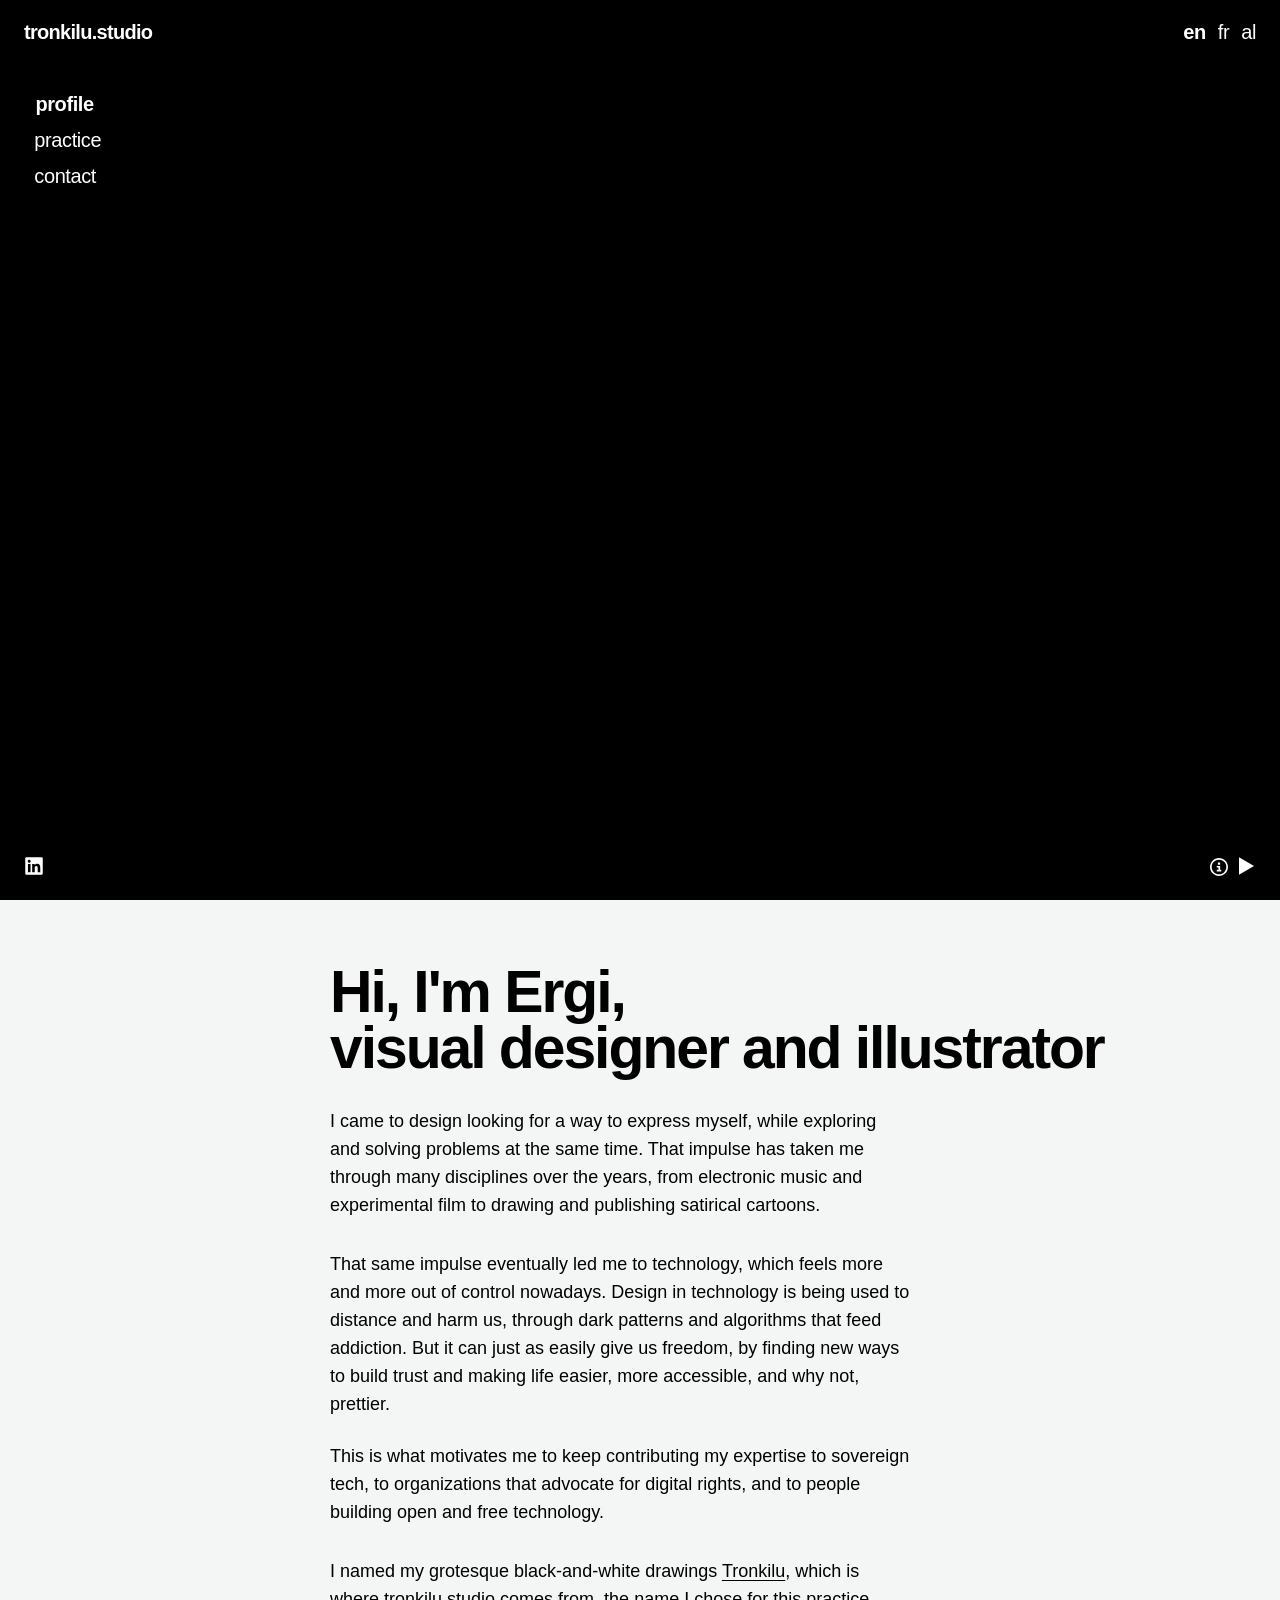
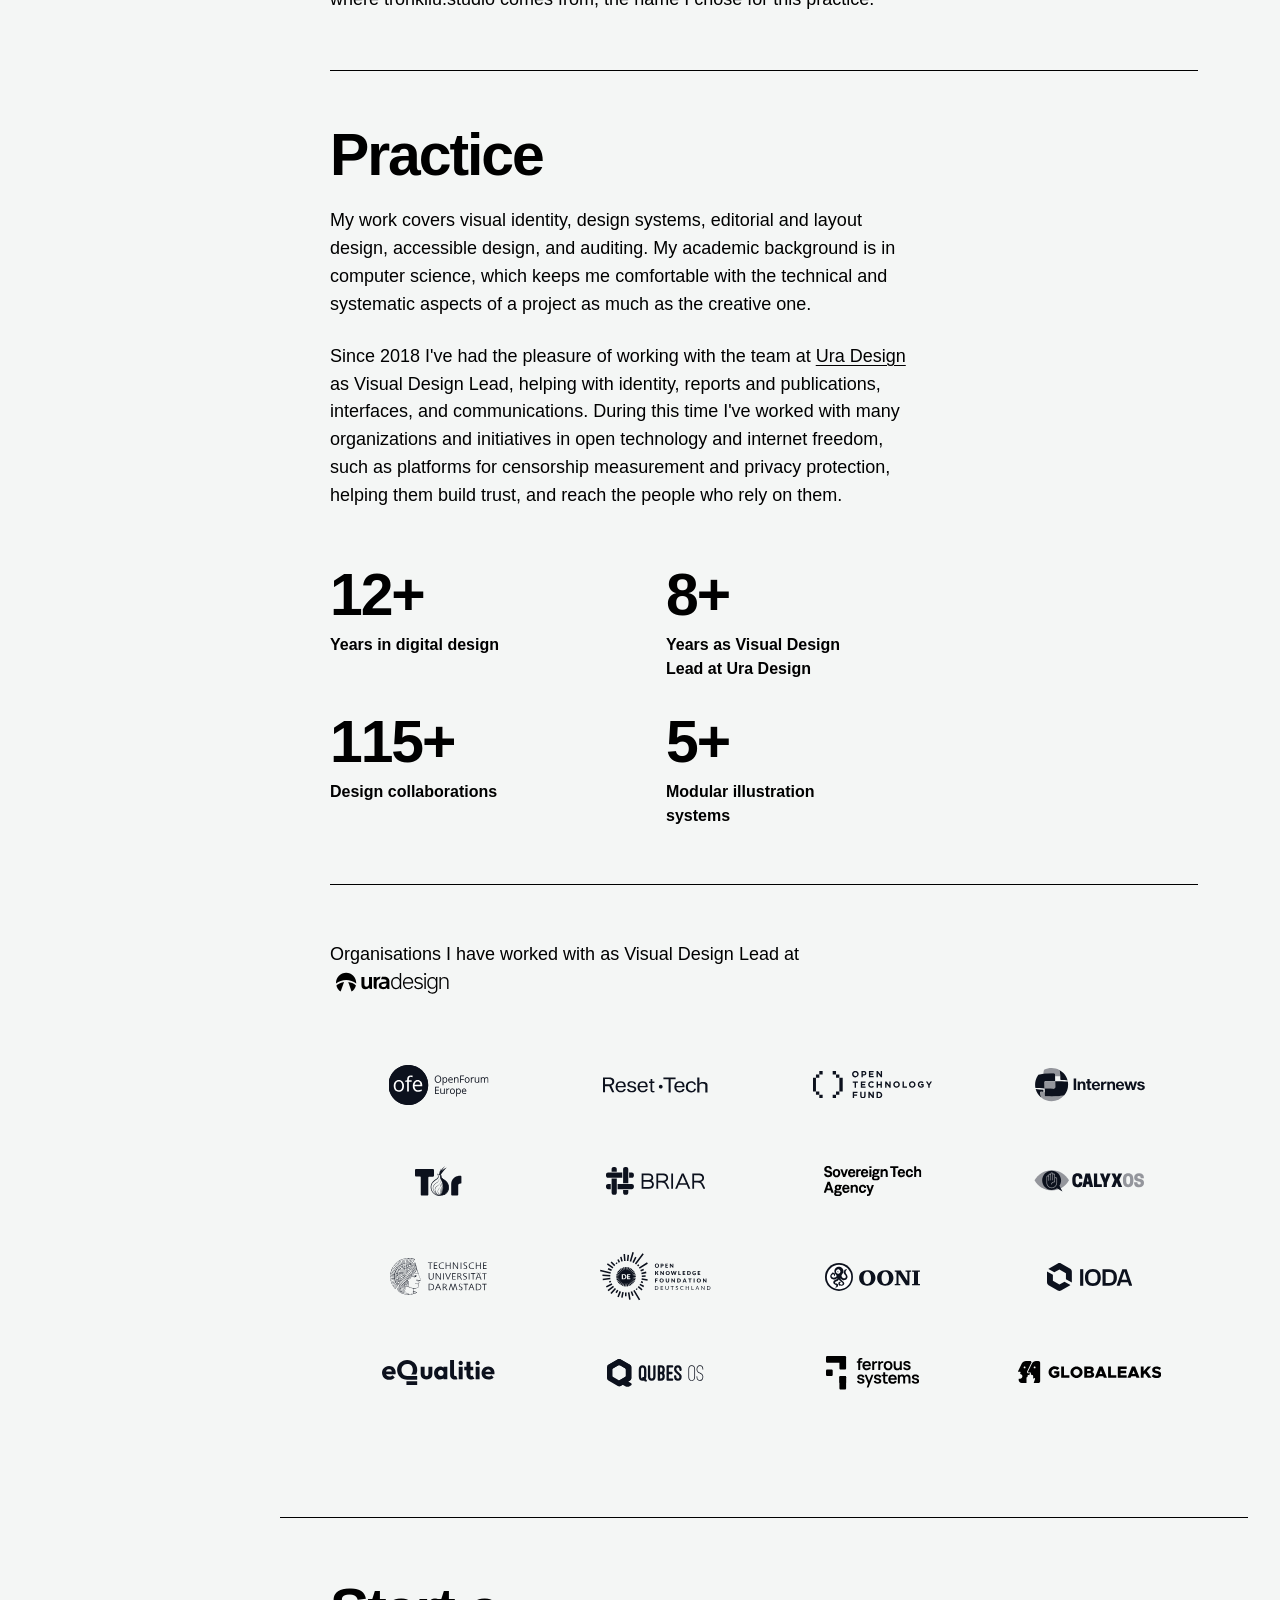
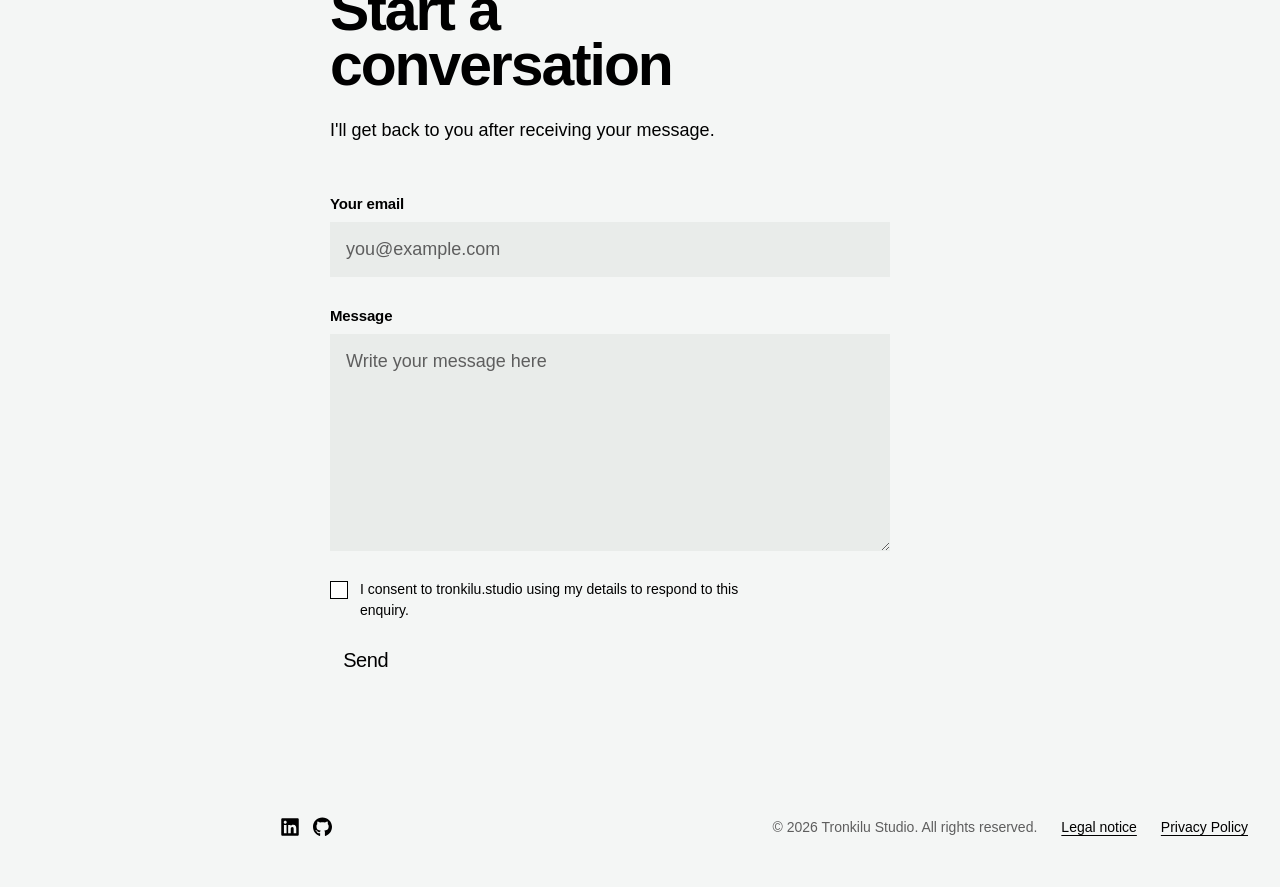
==== commit 5b5ed20d: "final-final" ====
--- a/index.html
+++ b/index.html
@@ -2,655 +2,17 @@
 <html lang="en">
 <head>
 <meta charset="utf-8">
-<meta name="viewport" content="width=device-width, initial-scale=1">
-<title>Ergi Shkëlzeni — Visual Designer &amp; Illustrator · tronkilu.studio</title>
-<meta name="description" content="Ergi Shkëlzeni (Tronkilu) is a visual designer and illustrator based in Grenoble, France, working on brand identity, editorial design, and open source and digital rights projects.">
-<meta name="keywords" content="Ergi Shkëlzeni, Ergi Shkelzeni, Ergi, Tronkilu, tronkilu studio, Tron Kilu Studio, open source design, open source designer, visual designer, illustrator, design France, Grenoble designer, digital rights design">
-<meta name="robots" content="index,follow,max-image-preview:large,max-snippet:-1">
-<meta name="author" content="Ergi Shkëlzeni">
-<link rel="icon" href="assets/favicon.svg" type="image/svg+xml">
-<link rel="icon" href="assets/favicon-32.png" sizes="32x32" type="image/png">
-<link rel="apple-touch-icon" href="assets/apple-touch-icon.png">
-<link rel="canonical" href="https://tronkilu.studio/">
-<link rel="alternate" hreflang="en" href="https://tronkilu.studio/">
-<link rel="alternate" hreflang="fr" href="https://tronkilu.studio/">
-<link rel="alternate" hreflang="sq" href="https://tronkilu.studio/">
-<link rel="alternate" hreflang="x-default" href="https://tronkilu.studio/">
-<link rel="sitemap" type="application/xml" href="/sitemap.xml">
-<meta property="og:type" content="website">
-<meta property="og:title" content="Ergi Shkëlzeni — Visual Designer & Illustrator · tronkilu.studio">
-<meta property="og:description" content="Visual designer and illustrator based in Grenoble, France, working on brand identity, editorial design, and open source and digital rights projects.">
-<meta property="og:url" content="https://tronkilu.studio/">
-<meta property="og:site_name" content="tronkilu.studio">
-<meta property="og:locale" content="en_US">
-<meta property="og:locale:alternate" content="fr_FR">
-<meta property="og:locale:alternate" content="sq_AL">
-<meta property="og:image" content="https://tronkilu.studio/assets/share.png">
-<meta property="og:image:width" content="1200">
-<meta property="og:image:height" content="630">
-<meta property="og:image:type" content="image/png">
-<meta property="og:image:alt" content="Ergi Shkëlzeni — visual designer and illustrator, tronkilu.studio">
-<meta name="twitter:card" content="summary_large_image">
-<meta name="twitter:image" content="https://tronkilu.studio/assets/share.png">
-<meta name="twitter:title" content="Ergi Shkëlzeni — Visual Designer & Illustrator">
-<meta name="twitter:description" content="Visual designer and illustrator based in Grenoble, France.">
-<script type="application/ld+json">{"@context":"https://schema.org","@graph":[{"@type":"ProfilePage","@id":"https://tronkilu.studio/#page","url":"https://tronkilu.studio/","name":"Ergi Shkëlzeni — Visual Designer & Illustrator","inLanguage":"en","isPartOf":{"@id":"https://tronkilu.studio/#website"},"about":{"@id":"https://tronkilu.studio/#ergi"},"mainEntity":{"@id":"https://tronkilu.studio/#ergi"},"primaryImageOfPage":{"@id":"https://tronkilu.studio/#shareimage"}},{"@type":"Person","@id":"https://tronkilu.studio/#ergi","name":"Ergi Shkëlzeni","alternateName":["Ergi Shkelzeni","Ergi Shkelzeni Tronkilu","Tronkilu"],"givenName":"Ergi","familyName":"Shkëlzeni","url":"https://tronkilu.studio/","image":{"@id":"https://tronkilu.studio/#shareimage"},"jobTitle":"Visual Designer and Illustrator","description":"Visual designer and illustrator working with open source technology, internet freedom and digital rights organisations.","knowsAbout":["Open source design","Brand identity","Visual identity","Editorial design","Design systems","Accessible design","Illustration","Digital rights"],"knowsLanguage":["English","French","Albanian"],"address":{"@type":"PostalAddress","addressLocality":"Grenoble","addressCountry":"FR"},"worksFor":{"@id":"https://tronkilu.studio/#studio"},"sameAs":["https://www.linkedin.com/in/ergishkëlzeni","https://github.com/tronkilu-studio"]},{"@type":"Organization","@id":"https://tronkilu.studio/#studio","name":"Tronkilu Studio","legalName":"Tronkilu Studio","alternateName":["tronkilu.studio","Tron Kilu Studio","Tronkilu"],"url":"https://tronkilu.studio/","logo":{"@id":"https://tronkilu.studio/#shareimage"},"image":{"@id":"https://tronkilu.studio/#shareimage"},"description":"Design practice of Ergi Shkëlzeni, working on visual identity, design systems and editorial design for open source and digital rights projects.","founder":{"@id":"https://tronkilu.studio/#ergi"},"email":"hi@tronkilu.studio","areaServed":"Worldwide","address":{"@type":"PostalAddress","addressLocality":"Grenoble","addressCountry":"FR"},"sameAs":["https://github.com/tronkilu-studio/tronkilu-studio-website"]},{"@type":"WebSite","@id":"https://tronkilu.studio/#website","url":"https://tronkilu.studio/","name":"tronkilu.studio","alternateName":"Tronkilu Studio","inLanguage":["en","fr","sq"],"publisher":{"@id":"https://tronkilu.studio/#studio"}},{"@type":"ImageObject","@id":"https://tronkilu.studio/#shareimage","url":"https://tronkilu.studio/assets/share.png","contentUrl":"https://tronkilu.studio/assets/share.png","width":1200,"height":630}]}</script>
-<style>
-:root{
-/* Ink — the only real colour in the system */
---ink-900:#000000;--ink-800:#101010;--ink-700:#1c1c1c;--ink-600:#3a3a3a;--ink-500:#5e5e5e;--ink-400:#8a8a8a;--ink-300:#b4b4b4;--ink-200:#d6d6d6;--ink-100:#e8e8e8;--ink-050:#f2f2f1;--paper:#ffffff;
-/* Semantic */
---text-primary:var(--ink-900);--text-secondary:var(--ink-500);--text-muted:var(--ink-400);--text-inverse:var(--paper);
---surface-page:var(--paper);--surface-card:var(--paper);--surface-sunken:var(--ink-050);--surface-inverse:var(--ink-900);
---border-hairline:var(--ink-200);--border-strong:var(--ink-900);--border-subtle:var(--ink-100);
---action-fill:var(--ink-900);--action-fill-hover:var(--ink-700);--action-text:var(--paper);
---focus-ring:var(--ink-900);
-/* Semantic status: expressed as ink + pattern, never hue. Kept as aliases so consumers
-   have a single place to opt into colour if a product ever needs it. */
---status-info:var(--ink-900);--status-success:var(--ink-900);--status-warning:var(--ink-900);--status-danger:var(--ink-900);
---selection-bg:var(--ink-900);--selection-text:var(--paper)}
-[data-theme="inverse"]{--text-primary:var(--paper);--text-secondary:var(--ink-300);--text-muted:var(--ink-400);--text-inverse:var(--ink-900);--surface-page:var(--ink-900);--surface-card:var(--ink-900);--surface-sunken:var(--ink-800);--surface-inverse:var(--paper);--border-hairline:var(--ink-600);--border-strong:var(--paper);--border-subtle:var(--ink-700);--action-fill:var(--paper);--action-fill-hover:var(--ink-100);--action-text:var(--ink-900);--focus-ring:var(--paper)}
-
-:root{
---space-0:0px;--space-1:4px;--space-2:8px;--space-3:12px;--space-4:16px;--space-5:24px;--space-6:32px;--space-7:48px;--space-8:64px;--space-9:96px;--space-10:128px;
---gutter:24px;--page-margin:32px;--section-y:96px;--max-width:1280px;--rail:280px}
-
-:root{
---ease-standard:cubic-bezier(0.2,0,0,1); /* @kind other */
---ease-out:cubic-bezier(0,0,0,1); /* @kind other */
---ease-step:steps(3,end); /* @kind other */
---dur-instant:80ms; /* @kind other */
---dur-fast:120ms; /* @kind other */
---dur-base:180ms; /* @kind other */
---dur-slow:320ms /* @kind other */}
-
-:root{
-/* Grain: a tiled SVG fractal-noise mask. Applied as an ::after overlay, never baked into art. */
---grain-url:url("data:image/svg+xml,%3Csvg xmlns='http://www.w3.org/2000/svg' width='160' height='160'%3E%3Cfilter id='n'%3E%3CfeTurbulence type='fractalNoise' baseFrequency='0.8' numOctaves='3' stitchTiles='stitch'/%3E%3C/filter%3E%3Crect width='160' height='160' filter='url(%23n)' opacity='0.55'/%3E%3C/svg%3E"); /* @kind other */
---grain-opacity:0.28; /* @kind other */
---grain-opacity-strong:0.45; /* @kind other */
---grain-size:160px; /* @kind spacing */
---halftone-url:url("data:image/svg+xml,%3Csvg xmlns='http://www.w3.org/2000/svg' width='6' height='6'%3E%3Ccircle cx='1.5' cy='1.5' r='1' fill='%23000'/%3E%3C/svg%3E"); /* @kind other */
---image-filter:grayscale(1) contrast(1.12); /* @kind other */
---image-filter-hard:grayscale(1) contrast(1.6) brightness(1.05) /* @kind other */}
-
-</style>
-<style>
-@font-face{font-family:"Geist";src:url("assets/fonts/Geist.woff2") format("woff2-variations"),url("assets/fonts/Geist.woff2") format("woff2");font-weight:100 900;font-style:normal;font-display:swap}
-</style>
-<style>
-*{box-sizing:border-box}
-html{scroll-behavior:smooth;overflow-x:hidden}
-/* Type audit — four sizes only:
-   --t-label 11px mono uppercase · --t-body 16px · --t-nav 20px mono · --t-mid clamp 28-44 · --t-head clamp 40-88
-   Two weights only: 400 and 600. Two families: Geist, Geist Mono. */
-:root{--t-label:11px;--t-body:15px;--t-nav:20px;--t-mid:clamp(28px,3.4vw,44px);--t-head:clamp(40px,6vw,88px)}
-body{margin:0;background:var(--paper);color:var(--ink-900);font-family:Geist,-apple-system,"Segoe UI",Roboto,Helvetica,Arial,sans-serif;font-size:var(--t-body);font-weight:400;line-height:1.6;-webkit-font-smoothing:antialiased}
-.mono,button,input,textarea{font-family:Geist,-apple-system,"Segoe UI",Roboto,Helvetica,Arial,sans-serif}
-.mono{font-size:var(--t-label);font-weight:400;letter-spacing:.14em;text-transform:uppercase;line-height:1.4;font-family:ui-monospace,"SF Mono","Cascadia Mono","Roboto Mono",Consolas,monospace}
-a{color:var(--ink-900);text-decoration:underline;text-decoration-thickness:1px;text-underline-offset:3px}
-a:hover{text-decoration-thickness:2px}
-.quiet-hover:hover{text-decoration:none}
-h1,h2,.mark,.name,.stats b,.wordmark{font-weight:600;letter-spacing:-.035em;line-height:.95;margin:0}
-h1,h2{font-size:var(--t-head);text-wrap:balance}
-.name,.stats b{font-size:var(--t-mid);line-height:1}
-.bio{font-size:18px;line-height:1.55;max-width:58ch}
-p{max-width:58ch;margin:0}
-.layout{display:block;padding-left:280px}
-/* sidebar overlaid on the hero, inverting against whatever is behind it */
-.rail{position:fixed;top:0;left:0;width:280px;height:100vh;color:#fff;mix-blend-mode:difference;padding:88px 24px 24px;display:flex;flex-direction:column;gap:clamp(16px,4vh,48px);z-index:20;pointer-events:none;overflow-y:auto;overflow-x:hidden;scrollbar-width:none}
-.rail::-webkit-scrollbar{display:none}
-@media(max-height:700px){.rail{padding-top:64px}.rail nav a{font-size:18px}}
-.rail a{color:inherit;pointer-events:auto}
-.rail nav{display:flex;flex-direction:column;gap:4px}
-.rail nav a{font-family:Geist,-apple-system,"Segoe UI",Roboto,Helvetica,Arial,sans-serif;font-size:var(--t-nav);letter-spacing:-.02em;white-space:nowrap;text-decoration:none;transition:font-weight 120ms cubic-bezier(.2,0,0,1),opacity 120ms cubic-bezier(.2,0,0,1)}
-.rail nav a::before{content:"[ ";opacity:0;transition:opacity 120ms cubic-bezier(.2,0,0,1)}
-.rail nav a::after{content:" ]";opacity:0;transition:opacity 120ms cubic-bezier(.2,0,0,1)}
-.rail nav a:hover{text-decoration:none}
-.rail nav a:hover::before,.rail nav a:hover::after{opacity:1}
-.rail nav a:hover{font-weight:600}
-.rail nav:not(:hover) a.active{font-weight:600}
-.rail nav a:active{opacity:.6}
-/* top bar: wordmark + languages on one level; inverts over the video, turns to paper below it */
-.topbar{position:fixed;top:0;left:0;right:0;z-index:30;height:64px;display:flex;align-items:center;justify-content:space-between;padding:0 24px;color:#fff;mix-blend-mode:difference;transition:none}
-.topbar.solid{color:var(--ink-900);background:var(--paper);mix-blend-mode:normal}
-.topbar .mark{font-size:var(--t-nav);color:inherit;text-decoration:none}
-.lang{display:flex;gap:12px}
-.lang button{background:none;border:0;padding:0;color:inherit;font-family:Geist,-apple-system,"Segoe UI",Roboto,Helvetica,Arial,sans-serif;font-size:var(--t-nav);font-weight:400;letter-spacing:-.02em;cursor:pointer}
-.lang button[aria-pressed=true]{font-weight:600}
-.reel .li-btn{position:absolute;bottom:24px;left:24px;z-index:2;width:20px;height:20px;background:var(--paper);-webkit-mask:var(--i) center/contain no-repeat;mask:var(--i) center/contain no-repeat;mix-blend-mode:difference}
-/* main */
-main{min-width:0;container-type:inline-size}
-section{border-bottom:0}
-section::after{content:"";display:block;border-top:1px solid var(--ink-900);margin-right:32px}
-#about::after,section:last-of-type::after{display:none}
-.sechead{display:flex;justify-content:space-between;align-items:baseline;gap:24px;padding:16px 32px 16px 0;border-bottom:1px solid var(--ink-900)}
-.body{padding:64px 32px 96px 0;max-width:900px;margin:0 auto}
-.indent{padding-left:0}
-/* full-bleed video header */
-.reel{position:relative;margin:0;overflow:hidden;background:var(--ink-900);width:100%;height:100vh;cursor:pointer}
-@supports(height:100svh){@media(max-width:860px){.reel{height:100svh}.rail{height:100svh}}}
-.reel-cursor{position:fixed;z-index:15;width:52px;height:52px;border-radius:50%;border:1px solid var(--paper);display:flex;align-items:center;justify-content:center;pointer-events:none;mix-blend-mode:difference;opacity:0;transform:translate(-50%,-50%) scale(.5);transition:opacity 260ms cubic-bezier(.2,0,0,1),transform 260ms cubic-bezier(.34,1.56,.64,1)}
-.reel-cursor.show{opacity:1;transform:translate(-50%,-50%) scale(1)}
-.reel-cursor svg{width:18px;height:18px}
-.reel video{width:100%;height:100%;object-fit:cover;object-position:50% 0%;display:block;filter:var(--image-filter-hard)}
-.reel::after{content:"";position:absolute;inset:0;background-image:var(--grain-url);background-size:var(--grain-size);mix-blend-mode:multiply;opacity:var(--grain-opacity-strong);pointer-events:none}
-.reel button{position:absolute;bottom:24px;right:24px;z-index:2;border:0;padding:0;width:20px;height:20px;background:var(--paper);-webkit-mask:var(--i) center/contain no-repeat;mask:var(--i) center/contain no-repeat;cursor:pointer;mix-blend-mode:difference;transition:opacity 200ms cubic-bezier(.2,0,0,1)}
-.reel button.hide{opacity:0;pointer-events:none}
-.reel .li-btn{transition:opacity 200ms cubic-bezier(.2,0,0,1)}
-.reel .li-btn.hide{opacity:0;pointer-events:none}
-.reel button:focus-visible{outline:2px solid var(--paper);outline-offset:2px}
-.reel .credit-toggle{right:52px;width:18px;height:18px;background:var(--paper);-webkit-mask:var(--ci) center/contain no-repeat;mask:var(--ci) center/contain no-repeat;border:0;padding:0;cursor:pointer;mix-blend-mode:difference}
-.reel .credit{position:absolute;left:24px;right:24px;bottom:54px;z-index:2;font-size:13px;line-height:1.6;max-width:520px;margin-left:auto;text-align:right;opacity:0;transform:translateY(6px);pointer-events:none;transition:opacity 180ms cubic-bezier(.2,0,0,1),transform 180ms cubic-bezier(.2,0,0,1);text-wrap:balance}
-.reel .credit .hl{background:var(--credit-hl,#F4F6F5);color:var(--ink-900);padding:2px 6px;box-decoration-break:clone;-webkit-box-decoration-break:clone}
-.reel .credit.show{opacity:1;transform:translateY(0);pointer-events:auto}
-/* about */
-.about{margin-top:32px}
-.lead{font-size:var(--t-mid);line-height:1.25;letter-spacing:-.01em;max-width:44ch}
-.stats{display:grid;grid-template-columns:repeat(2,minmax(0,1fr));gap:32px;margin-top:56px;max-width:640px}
-.stats b{display:block;font-size:clamp(56px,7vw,96px)}
-.stat-label{margin-top:8px;display:block;max-width:22ch;line-height:1.5;font-family:Geist,-apple-system,"Segoe UI",Roboto,Helvetica,Arial,sans-serif;font-size:16px;font-weight:600;text-transform:none;letter-spacing:0}
-/* worked with */
-.clients{margin-top:40px;display:grid;grid-template-columns:repeat(4,minmax(0,1fr));gap:0}
-.clients>div{display:flex;align-items:center;justify-content:center;min-height:96px;padding:16px}
-.clients>div svg{height:28px;width:auto;max-width:100%}
-.orgs-logo{display:inline-flex;align-items:center;height:0.558em;vertical-align:middle;margin:0 0 0 6px}
-.orgs-logo svg{height:100%;width:auto;display:block}
-@media(max-width:860px){.orgs-logo{margin:0 0 0 6px}}
-/* contact */
-form{display:flex;flex-direction:column;gap:28px;max-width:560px;margin-top:48px}
-.field{display:flex;flex-direction:column;gap:8px}
-.consent{display:grid;grid-template-columns:18px 1fr;gap:12px;align-items:start;font-size:14px;line-height:1.5;max-width:58ch;cursor:pointer}
-.consent input{width:18px;height:18px;margin:2px 0 0;padding:0;appearance:none;border:1px solid var(--ink-900);background:var(--paper);flex:none;cursor:pointer;display:grid;place-content:center;transition:background 260ms cubic-bezier(.2,0,0,1)}
-.consent:hover input{background:var(--ink-050,#F2F2F1)}
-.consent input:active{transform:translateY(1px)}
-.consent input:checked{background:var(--ink-900)}
-.consent input:checked:hover{background:var(--ink-900)}
-.consent input::after{content:"";width:9px;height:5px;border-left:1.5px solid var(--paper);border-bottom:1.5px solid var(--paper);transform:translateY(-1px) rotate(-45deg) scale(.4);opacity:0;transition:opacity 200ms cubic-bezier(.2,0,0,1),transform 260ms cubic-bezier(.2,0,0,1)}
-.consent input:checked::after{opacity:1;transform:translateY(-1px) rotate(-45deg) scale(1)}
-.consent input:focus,.consent input:focus-visible{outline:none;box-shadow:none}
-.field .flabel{font-size:15px;font-weight:600;font-family:Geist,-apple-system,"Segoe UI",Roboto,Helvetica,Arial,sans-serif;letter-spacing:-.01em;text-transform:none;line-height:1.4}
-input,textarea{width:100%;border:0;border-radius:0;padding:14px 16px;font-size:18px;line-height:1.5;font-family:Geist,-apple-system,"Segoe UI",Roboto,Helvetica,Arial,sans-serif;background:var(--ink-050,#F2F2F1);color:var(--ink-900);resize:vertical;transition:background 260ms cubic-bezier(.2,0,0,1)}
-textarea{min-height:168px;display:block}
-input::placeholder,textarea::placeholder{color:var(--ink-400,#8a8a8a)}
-input:not([type=checkbox]):focus,textarea:focus{outline:none;box-shadow:none;background:#FAFAF9}
-button[type=submit]{align-self:start;font-family:Geist,-apple-system,"Segoe UI",Roboto,Helvetica,Arial,sans-serif;font-size:var(--t-nav);letter-spacing:-.02em;text-transform:none;background:none;color:var(--ink-900);padding:0;display:flex;align-items:center;gap:8px;border:0;cursor:pointer;font-weight:400;transition:font-weight 120ms cubic-bezier(.2,0,0,1),opacity 120ms cubic-bezier(.2,0,0,1)}
-button[type=submit]::before{content:"[ ";opacity:0}
-button[type=submit]::after{content:" ]";opacity:0}
-button[type=submit] svg{width:16px;height:16px;transition:transform 220ms cubic-bezier(.2,0,0,1)}
-button[type=submit]:hover{font-weight:600}
-button[type=submit]:hover::before,button[type=submit]:hover::after{opacity:1}
-button[type=submit]:hover svg{transform:translateX(3px)}
-button[type=submit]:active{opacity:.6}
-.toast-overlay{position:fixed;inset:0;z-index:40;display:flex;align-items:center;justify-content:center;background:rgba(0,0,0,0);pointer-events:none;transition:background 240ms cubic-bezier(.2,0,0,1)}
-.toast-overlay.show{background:rgba(0,0,0,.12);pointer-events:auto}
-.toast-card{background:var(--paper);border-radius:16px;box-shadow:0 12px 40px rgba(0,0,0,.18);padding:32px 36px;max-width:340px;text-align:center;display:flex;flex-direction:column;align-items:center;gap:14px;position:relative;opacity:0;transform:translateY(12px) scale(.96);transition:opacity 260ms cubic-bezier(.2,0,0,1),transform 260ms cubic-bezier(.2,0,0,1)}
-.toast-overlay.show .toast-card{opacity:1;transform:translateY(0) scale(1)}
-.toast-text{font-family:Geist,-apple-system,"Segoe UI",Roboto,Helvetica,Arial,sans-serif;font-size:15px;font-weight:500;line-height:1.5;color:var(--ink-900)}
-.toast-close{position:absolute;top:14px;right:14px;background:none;border:0;padding:4px;cursor:pointer;color:var(--ink-900)}
-.toast-close:hover svg path{stroke-width:3}
-.direct{margin-top:24px}
-.wordmark{padding:48px 32px 32px;letter-spacing:-.045em;line-height:.85;font-size:min(13.2cqw,220px)}
-.privacy-link{display:flex;justify-content:space-between;align-items:center;padding:48px 32px 48px 0}
-.privacy-link .icons{display:flex;align-items:center;gap:12px;margin-right:auto}
-.privacy-link .legal-links{display:flex;flex-wrap:wrap;align-items:center;gap:8px 24px}
-.privacy-link .legal-links a{white-space:nowrap}
-.copyright{font-size:14px;color:var(--ink-500);margin-right:24px}
-@media(max-width:860px){.privacy-link{flex-wrap:wrap;gap:12px}.copyright{width:100%;margin-right:0;order:2}}
-.privacy-link .gh-icon{order:1;width:20px;height:20px;background:currentColor;-webkit-mask:var(--i) center/contain no-repeat;mask:var(--i) center/contain no-repeat;transition:-webkit-mask-size 200ms cubic-bezier(.2,0,0,1),mask-size 200ms cubic-bezier(.2,0,0,1)}
-.privacy-link .gh-icon:hover{-webkit-mask-size:85%;mask-size:85%}
-.privacy-link .li-icon{width:20px;height:20px;background:currentColor;-webkit-mask:var(--i) center/contain no-repeat;mask:var(--i) center/contain no-repeat}
-.privacy-link .li-icon:hover{-webkit-mask-size:85%;mask-size:85%}
-.privacy-link a{font-family:Geist,-apple-system,"Segoe UI",Roboto,Helvetica,Arial,sans-serif;font-size:14px;text-decoration:underline;text-decoration-thickness:1px;text-underline-offset:3px;transition:none}
-.privacy-link a:hover{font-weight:400;text-decoration:none}
-.mobile-menu-row{position:fixed;top:8px;right:16px;z-index:35;display:flex;align-items:center;gap:0}
-.mobile-menu-btn{display:none;background:none;border:0;padding:0;cursor:pointer;width:auto;height:auto;align-items:center;justify-content:center;font-family:Geist,-apple-system,"Segoe UI",Roboto,Helvetica,Arial,sans-serif;font-size:16px;font-weight:600;letter-spacing:0;color:var(--ink-900);transition:transform 200ms cubic-bezier(.2,0,0,1)}
-.mobile-menu-btn.spin{transform:rotate(180deg)}
-.mobile-menu-row .lang{display:flex;gap:0;overflow:hidden;max-width:0;opacity:0;transition:max-width 260ms cubic-bezier(.2,0,0,1),opacity 200ms cubic-bezier(.2,0,0,1)}
-.mobile-menu-row .lang.open{max-width:140px;opacity:1;margin-right:12px}
-.mobile-menu-row .lang button{font-family:Geist,-apple-system,"Segoe UI",Roboto,Helvetica,Arial,sans-serif;font-size:14px;font-weight:400;letter-spacing:0;background:none;border:0;padding:0 8px;cursor:pointer;color:var(--ink-900);white-space:nowrap}
-.mobile-menu-row .lang button[aria-pressed=true]{font-weight:600}
-/* mobile */
-@media(max-width:860px){
-.clients{grid-template-columns:repeat(2,minmax(0,1fr))}
-section::after{margin:0 32px}
-:root{--t-nav:22px}
-.layout{padding-left:0}
-.rail{width:auto;padding:16px;gap:32px;height:100vh;transition:opacity 200ms cubic-bezier(.2,0,0,1)}
-.rail.hide{opacity:0;pointer-events:none;visibility:hidden}
-.rail.hide a,.rail.hide button{pointer-events:none}
-.topbar{height:52px;padding:0 16px}
-.rail{padding-top:72px}
-.reel video{object-position:90% 0%}
-.sechead,.wordmark{padding-left:0;padding-right:20px}
-.privacy-link{padding-left:32px;padding-right:32px}
-.body{padding-left:32px;padding-right:32px;padding-top:40px;padding-bottom:64px}
-h1,h2{line-height:1.08}
-.topbar .lang{display:flex}
-.topbar .lang button{display:none}
-.topbar .lang button[aria-pressed=true]{display:inline-block}
-.topbar .lang.expanded button{display:inline-block}
-}
-</style>
-<script>if(location.pathname.endsWith("/index.html"))history.replaceState(null,"",location.pathname.slice(0,-10)+location.search+location.hash);</script>
+<meta name="viewport" content="width=device-width,initial-scale=1">
+<title>Ergi Shkëlzeni · tronkilu.studio</title>
+<meta name="robots" content="noindex,follow">
+<link rel="icon" href="/assets/favicon.svg" type="image/svg+xml">
+<link rel="alternate" hreflang="en" href="https://tronkilu.studio/en/">
+<link rel="alternate" hreflang="fr" href="https://tronkilu.studio/fr/">
+<link rel="alternate" hreflang="sq" href="https://tronkilu.studio/al/">
+<link rel="alternate" hreflang="x-default" href="https://tronkilu.studio/en/">
+<script>(function(){var l=null;try{l=localStorage.getItem('tronkilu-lang')}catch(e){}if(!/^(en|fr|al)$/.test(l||'')){var n=(navigator.languages||[navigator.language||'en']).join(',').toLowerCase();l=/(^|,)fr/.test(n)?'fr':/(^|,)(sq|al)/.test(n)?'al':'en'}location.replace('/'+l+'/'+location.hash)})();</script>
+<noscript><meta http-equiv="refresh" content="0;url=/en/"></noscript>
+<style>body{margin:0;background:#F4F6F5;color:#000;font-family:-apple-system,"Segoe UI",Helvetica,Arial,sans-serif;padding:32px}a{color:#000}</style>
 </head>
-<body>
-<figure class="reel" id="reel">
-<div class="reel-cursor" id="reelCursor"><svg xmlns="http://www.w3.org/2000/svg" viewBox="0 0 24 24" fill="none"><path id="cursorIcon" d="M8 5v14l11-7z" fill="var(--paper)"></path></svg></div>
-<video src="assets/video/hero.mp4" autoplay loop muted playsinline></video>
-<button type="button" class="credit-toggle" id="creditBtn" aria-label="Photo credit" aria-expanded="false" style="--ci:url('data:image/svg+xml;utf8,%3Csvg%20xmlns%3D%22http%3A%2F%2Fwww.w3.org%2F2000%2Fsvg%22%20viewBox%3D%220%200%2032%2032%22%3E%3Cpath%20d%3D%22M16%203C19.4478%203%2022.7544%204.36964%2025.1924%206.80761C27.6304%209.24558%2029%2012.5522%2029%2016C29%2019.4478%2027.6304%2022.7544%2025.1924%2025.1924C22.7544%2027.6304%2019.4478%2029%2016%2029C12.5522%2029%209.24558%2027.6304%206.80761%2025.1924C4.36964%2022.7544%203%2019.4478%203%2016C3%2012.5522%204.36964%209.24558%206.80761%206.80761C9.24558%204.36964%2012.5522%203%2016%203ZM16%2032C20.2435%2032%2024.3131%2030.3143%2027.3137%2027.3137C30.3143%2024.3131%2032%2020.2435%2032%2016C32%2011.7565%2030.3143%207.68687%2027.3137%204.68629C24.3131%201.68571%2020.2435%200%2016%200C11.7565%200%207.68687%201.68571%204.68629%204.68629C1.68571%207.68687%200%2011.7565%200%2016C0%2020.2435%201.68571%2024.3131%204.68629%2027.3137C7.68687%2030.3143%2011.7565%2032%2016%2032ZM13.5%2021H12V24H13.5H18.5H20V21H18.5H18V15.5V14H16.5H13.5H12V17H13.5H15V21H13.5ZM18%2012V8H14V12H18Z%22%2F%3E%3C%2Fsvg%3E')"></button>
-<a href="https://www.linkedin.com/in/ergishkëlzeni" target="_blank" rel="me noopener" aria-label="LinkedIn" class="li-btn" style="--i:url('data:image/svg+xml;utf8,%3Csvg%20xmlns%3D%22http%3A%2F%2Fwww.w3.org%2F2000%2Fsvg%22%20viewBox%3D%220%200%2028%2032%22%3E%3Cpath%20d%3D%22M26%202H1.99375C0.89375%202%200%202.90625%200%204.01875V27.9813C0%2029.0938%200.89375%2030%201.99375%2030H26C27.1%2030%2028%2029.0938%2028%2027.9813V4.01875C28%202.90625%2027.1%202%2026%202ZM8.4625%2026H4.3125V12.6375H8.46875V26H8.4625ZM6.3875%2010.8125C5.05625%2010.8125%203.98125%209.73125%203.98125%208.40625C3.98125%207.08125%205.05625%206%206.3875%206C7.7125%206%208.79375%207.08125%208.79375%208.40625C8.79375%209.7375%207.71875%2010.8125%206.3875%2010.8125ZM24.0187%2026H19.8687V19.5C19.8687%2017.95%2019.8375%2015.9563%2017.7125%2015.9563C15.55%2015.9563%2015.2188%2017.6438%2015.2188%2019.3875V26H11.0688V12.6375H15.05V14.4625H15.1062C15.6625%2013.4125%2017.0188%2012.3062%2019.0375%2012.3062C23.2375%2012.3062%2024.0187%2015.075%2024.0187%2018.675V26Z%22%2F%3E%3C%2Fsvg%3E')"></a>
-<button type="button" id="reelBtn" aria-label="Pause video" style="--i:url('data:image/svg+xml;utf8,%3Csvg%20xmlns%3D%22http%3A%2F%2Fwww.w3.org%2F2000%2Fsvg%22%20viewBox%3D%220%200%2020%2032%22%3E%3Cpath%20d%3D%22M8%204H0V28H8V4ZM20%204H12V28H20V4Z%22%2F%3E%3C%2Fsvg%3E')"></button>
-<p class="credit mono" id="creditBox" style="text-transform:none;letter-spacing:0;max-width:400px"><span class="hl" id="creditText"></span></p>
-</figure>
-<header class="topbar" id="topbar">
-<a class="mark" href="#">tronkilu.studio</a>
-<div class="lang">
-<button type="button" data-lang="en" aria-pressed="true">en</button>
-<button type="button" data-lang="fr" aria-pressed="false">fr</button>
-<button type="button" data-lang="al" aria-pressed="false">al</button>
-</div>
-</header>
-<div class="layout">
-<aside class="rail">
-<nav>
-<a href="#about" data-en="profile" data-fr="profil" data-al="profili">profile</a>
-<a href="#work" data-en="practice" data-fr="pratique" data-al="praktika">practice</a>
-<a href="#contact" data-en="contact" data-fr="contact" data-al="kontakt">contact</a>
-</nav>
-</aside>
-<main id="top">
-<section id="about" data-screen-label="01 About">
-<div class="body" style="padding-bottom:0">
-<h1 id="heroH1">Hi, I'm Ergi,<br>visual designer and illustrator</h1>
-<div class="about" style="margin-top:32px">
-<p class="bio" id="bio1">I came to design looking for a way to express myself, while exploring and solving problems at the same time. That search has taken me through many disciplines over the years, from electronic music and experimental film to designing and publishing satirical cartoons.</p>
-<p class="bio" id="bio2" style="margin-top:32px">That same search eventually led me to technology, which feels more and more out of control nowadays. Design in technology can be a tool that distances and harms us, through dark patterns and mechanisms that create addiction. But it can just as easily give us freedom: new ways to build trust, and make life easier, more accessible, and why not, prettier.</p>
-<p class="bio" id="bio3" style="margin-top:24px">This is what motivates me to keep contributing my expertise to sovereign tech, to organizations that advocate for digital rights, and to people building open and free technology.</p>
-<p class="bio" id="bio4" style="margin-top:32px">I named my grotesque black-and-white drawings Tronkilu, which is where tronkilu.studio comes from, the name I chose for this practice.</p>
-</div>
-</div>
-</section>
-<section id="work" data-screen-label="02 Worked with">
-<div class="body" style="padding-top:0">
-<hr style="margin:56px 0;border:0;border-top:1px solid var(--ink-900)">
-<h2 id="practiceLabel" style="margin-bottom:24px">Practice</h2>
-<p class="bio" id="workBio1">My work covers visual identity, design systems, editorial and layout design, accessible design, and auditing. My academic background is in computer science, which keeps me comfortable with both the technical and creative side of a project.</p>
-<p class="bio" id="workBio2" style="margin-top:24px">Since 2018 I've had the pleasure of working with the team at <a href="https://ura.design" target="_blank" rel="noopener" class="quiet-hover">Ura Design</a> as Visual Design Lead, helping with identity, reports and publications, interfaces, and communications. During this time I've worked with many organizations and initiatives in open technology and internet freedom, as well as platforms for censorship circumvention and privacy protection, helping them build trust, and reach the people who rely on them.</p>
-<div class="stats">
-<div><b data-count="12">0+</b><span class="stat-label" id="stat1">Years in digital design</span></div>
-<div><b data-count="8">0+</b><span class="stat-label" id="stat3">Years as Visual Design Lead at Ura Design</span></div>
-<div><b data-count="120">0+</b><span class="stat-label" id="stat2">Design collaborations</span></div>
-<div><b data-count="5">0+</b><span class="stat-label" id="stat4">Modular illustration systems</span></div>
-</div>
-<hr style="margin:56px 0;border:0;border-top:1px solid var(--ink-900)">
-<p class="bio" style="margin-top:24px"><span id="orgsLine">Organisations I have worked with as Visual Design Lead at</span> <span class="orgs-logo"><svg width="666" height="124" viewBox="0 0 666 124" fill="none" xmlns="http://www.w3.org/2000/svg" style="width:112.5px;height:22.5px">
-<path d="M174.604 97.2825C186.308 97.2825 189.842 95.5159 196.246 87.5659C196.246 92.2005 200.003 95.9575 204.637 95.9575H213.029V25.5122H195.362V64.8203C195.362 76.3035 189.4 82.9285 180.125 82.9285C171.513 82.9285 168.2 78.0702 168.2 68.5744V25.5122H150.534V72.1077C150.754 89.1117 158.704 97.2825 174.604 97.2825Z" fill="black"></path>
-<path d="M284.873 24.1908L272.213 24.1906L266.433 38.5175C266.433 38.5175 266.845 38.4837 267.616 38.4401C273.533 38.1062 299.154 37.2015 298.555 46.6323V48.1782C298.334 51.4906 296.126 53.2573 289.501 53.6989L277.355 55.024C259.689 56.3489 253.064 64.9614 253.064 75.7821C253.064 88.8112 261.897 97.2028 278.46 97.2028C289.943 97.2028 294.801 95.8778 298.555 88.8112C298.776 88.5904 298.997 88.1487 299.218 87.7071C299.218 92.2197 302.876 95.8778 307.388 95.8778H316.001V49.724C316.222 35.3699 306.514 24.4116 284.873 24.1908ZM298.555 66.2864C298.555 76.4446 292.372 84.8362 281.551 84.8362C272.497 84.8362 268.522 80.6404 268.522 74.2363C268.522 69.1572 272.055 65.403 280.889 64.7405L289.28 64.078C294.139 63.6364 297.23 62.7531 298.555 61.4281V66.2864Z" fill="black"></path>
-<path d="M263.819 24.1922H259.541C249.824 24.1922 242.659 29.257 239.788 37.207V25.5029H223.005V83.4315C223.005 90.3443 228.609 95.9482 235.522 95.9482H240.672V57.9651C240.672 43.1599 247.518 38.5319 258.061 38.5319L263.819 24.1922Z" fill="black"></path>
-<path d="M27.5134 111.039L47.6578 54.5367C30.7071 56.7477 15.2303 63.8719 2.2101 74.6811C5.40373 89.6666 14.7389 102.441 27.5134 111.039Z" fill="black"></path>
-<path d="M92.1228 111.039C105.143 102.932 114.478 89.9122 117.917 74.6811C104.897 63.3806 89.4205 56.2563 72.4698 54.5367L92.1228 111.039Z" fill="black"></path>
-<path d="M119.884 63.1355V60.4332C119.884 26.7773 93.1065 0 60.1876 0C27.2686 0 0 26.7773 0 60.4332V63.1355C17.4421 50.1154 38.3235 42.9911 60.1876 42.9911C81.5603 42.9911 102.442 50.1154 119.884 63.1355Z" fill="black"></path>
-<path d="M620.848 51.8554V95.9063H612.68V25.4248H620.618V36.4835H621.352C623.004 32.8737 625.574 29.9829 629.061 27.8109C632.579 25.6084 636.923 24.5071 642.093 24.5071C646.835 24.5071 650.995 25.5013 654.574 27.4897C658.184 29.4475 660.983 32.3384 662.971 36.1623C664.99 39.9861 666 44.6818 666 50.2494V95.9063H657.832V50.7541C657.832 44.9724 656.211 40.3991 652.968 37.0341C649.756 33.6691 645.443 31.9866 640.028 31.9866C636.327 31.9866 633.038 32.782 630.163 34.3727C627.287 35.9634 625.008 38.2577 623.325 41.2556C621.674 44.223 620.848 47.7562 620.848 51.8554Z" fill="black"></path>
-<path d="M571.008 123.805C566.205 123.805 561.999 123.178 558.389 121.924C554.78 120.7 551.736 119.018 549.258 116.876C546.78 114.735 544.853 112.334 543.476 109.672L550.176 105.267C551.185 107.041 552.531 108.785 554.214 110.498C555.927 112.211 558.145 113.634 560.867 114.766C563.621 115.897 567.001 116.463 571.008 116.463C577.249 116.463 582.281 114.903 586.105 111.783C589.959 108.663 591.887 103.814 591.887 97.237V81.3603H591.152C590.204 83.5016 588.843 85.643 587.068 87.7844C585.294 89.8951 582.969 91.6541 580.094 93.0613C577.249 94.4685 573.716 95.1721 569.494 95.1721C563.865 95.1721 558.864 93.7802 554.489 90.9964C550.145 88.2126 546.719 84.2358 544.211 79.066C541.733 73.8655 540.494 67.6708 540.494 60.482C540.494 53.3543 541.702 47.0832 544.119 41.6686C546.566 36.254 549.977 32.0324 554.351 29.0039C558.726 25.9754 563.819 24.4612 569.632 24.4612C573.945 24.4612 577.524 25.2259 580.369 26.7555C583.214 28.2544 585.493 30.1205 587.206 32.3536C588.95 34.5868 590.311 36.7587 591.29 38.8695H592.116V25.4248H600.1V97.7417C600.1 103.707 598.831 108.617 596.292 112.471C593.753 116.326 590.296 119.171 585.921 121.006C581.547 122.872 576.576 123.805 571.008 123.805ZM570.458 87.6926C574.985 87.6926 578.855 86.6066 582.067 84.4347C585.279 82.2321 587.741 79.0813 589.455 74.9821C591.168 70.8829 592.024 66.0036 592.024 60.3443C592.024 54.838 591.183 49.9587 589.5 45.7066C587.818 41.4238 585.371 38.0588 582.159 35.6116C578.977 33.1337 575.077 31.8948 570.458 31.8948C565.747 31.8948 561.77 33.1643 558.527 35.7033C555.285 38.2424 552.837 41.6686 551.185 45.9819C549.533 50.2646 548.707 55.0521 548.707 60.3443C548.707 65.7283 549.549 70.4852 551.231 74.615C552.914 78.7142 555.376 81.9262 558.619 84.2511C561.862 86.5454 565.808 87.6926 570.458 87.6926Z" fill="black"></path>
-<path d="M523.349 95.9063V25.4248H531.563V95.9063H523.349ZM527.525 13.3108C525.842 13.3108 524.404 12.7449 523.211 11.613C522.018 10.4506 521.422 9.05867 521.422 7.43735C521.422 5.81603 522.018 4.43944 523.211 3.30758C524.404 2.14512 525.842 1.56389 527.525 1.56389C529.207 1.56389 530.645 2.14512 531.838 3.30758C533.031 4.43944 533.627 5.81603 533.627 7.43735C533.627 9.05867 533.031 10.4506 531.838 11.613C530.645 12.7449 529.207 13.3108 527.525 13.3108Z" fill="black"></path>
-<path d="M513.409 40.8885L505.929 42.9993C505.195 40.8885 504.155 38.9766 502.809 37.2635C501.463 35.5504 499.704 34.1891 497.532 33.1796C495.391 32.1701 492.729 31.6653 489.548 31.6653C484.776 31.6653 480.86 32.7972 477.801 35.0609C474.742 37.3247 473.212 40.2461 473.212 43.8252C473.212 46.8537 474.253 49.3163 476.333 51.2129C478.443 53.079 481.686 54.5626 486.061 55.6639L496.706 58.2794C502.61 59.7172 507.031 61.9962 509.967 65.1165C512.935 68.2368 514.418 72.1524 514.418 76.8634C514.418 80.8402 513.317 84.3735 511.115 87.4632C508.912 90.5528 505.838 92.9848 501.891 94.7591C497.976 96.5028 493.433 97.3746 488.263 97.3746C481.38 97.3746 475.706 95.8298 471.239 92.7401C466.773 89.6198 463.913 85.123 462.659 79.2495L470.505 77.3223C471.515 81.5132 473.488 84.6794 476.424 86.8208C479.392 88.9621 483.292 90.0328 488.126 90.0328C493.54 90.0328 497.869 88.8245 501.111 86.4078C504.354 83.9605 505.975 80.9014 505.975 77.2305C505.975 74.3855 505.027 71.9995 503.13 70.0722C501.234 68.1144 498.358 66.6766 494.504 65.7589L482.986 63.0057C476.868 61.5374 472.341 59.2125 469.404 56.031C466.467 52.8495 464.999 48.9033 464.999 44.1923C464.999 40.3073 466.054 36.8964 468.165 33.9596C470.276 30.9923 473.182 28.6674 476.883 26.9849C480.585 25.3024 484.806 24.4612 489.548 24.4612C496.003 24.4612 501.157 25.9295 505.012 28.8663C508.897 31.7724 511.696 35.7798 513.409 40.8885Z" fill="black"></path>
-<path d="M428.514 97.3746C421.937 97.3746 416.247 95.8451 411.444 92.786C406.641 89.6963 402.925 85.4289 400.294 79.9837C397.694 74.5079 396.393 68.2062 396.393 61.0785C396.393 53.9814 397.694 47.6797 400.294 42.1733C402.925 36.6364 406.55 32.3077 411.169 29.1875C415.819 26.0366 421.187 24.4612 427.275 24.4612C431.099 24.4612 434.785 25.1648 438.334 26.5719C441.882 27.9485 445.064 30.0746 447.878 32.9502C450.723 35.7951 452.971 39.3895 454.623 43.7334C456.275 48.0468 457.101 53.1555 457.101 59.0595V63.0975H402.037V55.8933H448.75C448.75 51.3659 447.832 47.2973 445.997 43.6876C444.192 40.0472 441.668 37.1717 438.425 35.0609C435.213 32.9502 431.497 31.8948 427.275 31.8948C422.809 31.8948 418.878 33.0878 415.482 35.4739C412.087 37.86 409.425 41.0109 407.498 44.9265C405.601 48.8421 404.638 53.1249 404.607 57.7747V62.088C404.607 67.6861 405.571 72.5807 407.498 76.7716C409.456 80.932 412.224 84.1593 415.803 86.4537C419.383 88.748 423.619 89.8951 428.514 89.8951C431.848 89.8951 434.77 89.3751 437.278 88.335C439.817 87.2949 441.943 85.903 443.656 84.1593C445.4 82.3851 446.715 80.4426 447.603 78.3318L455.357 80.8555C454.287 83.8228 452.528 86.5607 450.081 89.0692C447.664 91.5776 444.635 93.5966 440.995 95.1262C437.385 96.6251 433.225 97.3746 428.514 97.3746Z" fill="black"></path>
-<path d="M355.192 97.3748C349.411 97.3748 344.348 95.8452 340.004 92.7861C335.66 89.7271 332.265 85.4596 329.817 79.9838C327.401 74.5081 326.192 68.1299 326.192 60.8492C326.192 53.5992 327.401 47.2516 329.817 41.8064C332.265 36.3306 335.675 32.0785 340.05 29.05C344.424 25.9909 349.518 24.4613 355.33 24.4613C359.613 24.4613 363.177 25.2261 366.022 26.7557C368.867 28.2546 371.146 30.1207 372.859 32.3538C374.572 34.5869 375.902 36.7589 376.851 38.8697H377.585V1.93112H385.799V95.9064H377.814V82.8288H376.851C375.902 84.9702 374.556 87.1727 372.813 89.4364C371.069 91.6696 368.76 93.5509 365.884 95.0805C363.039 96.61 359.475 97.3748 355.192 97.3748ZM356.156 89.8953C360.714 89.8953 364.599 88.6564 367.811 86.1785C371.023 83.6701 373.471 80.2286 375.153 75.8541C376.866 71.449 377.723 66.4015 377.723 60.7116C377.723 55.0828 376.881 50.1118 375.199 45.7985C373.516 41.4546 371.069 38.059 367.857 35.6117C364.645 33.1339 360.745 31.8949 356.156 31.8949C351.445 31.8949 347.468 33.1797 344.226 35.7494C341.014 38.2884 338.566 41.7299 336.884 46.0738C335.232 50.4177 334.406 55.297 334.406 60.7116C334.406 66.1873 335.247 71.1278 336.93 75.5329C338.612 79.938 341.059 83.4406 344.271 86.0408C347.514 88.6105 351.476 89.8953 356.156 89.8953Z" fill="black"></path>
-</svg></span></p>
-<div class="clients">
-<div title="OpenForum Europe"><svg width="145" height="58" viewBox="0 0 145 58" fill="none" xmlns="http://www.w3.org/2000/svg" style="width:101px;height:40px">
-<g clip-path="url(#clip0_1332_1775)">
-<mask id="mask0_1332_1775" style="mask-type:luminance" maskUnits="userSpaceOnUse" x="0" y="0" width="134" height="58">
-<path d="M133.952 0H0V58H133.952V0Z" fill="white"></path>
-</mask>
-<g mask="url(#mask0_1332_1775)">
-<path d="M28.7547 58C44.6355 58 57.5094 45.0163 57.5094 29C57.5094 12.9837 44.6355 0 28.7547 0C12.8739 0 0 12.9837 0 29C0 45.0163 12.8739 58 28.7547 58Z" fill="#0C111D"></path>
-<path d="M22.4426 30.3278C22.4426 32.9854 21.7784 35.0607 20.4499 36.5535C19.7505 37.3094 18.8951 37.9016 17.944 38.2885C16.9929 38.6751 15.9693 38.847 14.9452 38.792C13.5917 38.8169 12.258 38.4616 11.0936 37.7658C9.95724 37.0652 9.05305 36.0401 8.49575 34.8207C7.85852 33.4121 7.54572 31.8764 7.58078 30.3287C7.58078 27.6712 8.24008 25.6009 9.55868 24.1182C10.257 23.3657 11.1104 22.7767 12.0589 22.3926C13.0074 22.0084 14.0278 21.8384 15.0485 21.8947C16.0586 21.8487 17.0662 22.0291 17.9989 22.4226C18.9316 22.8162 19.766 23.4131 20.4425 24.1706C21.8483 25.8995 22.5617 28.0958 22.4426 30.3278ZM10.1191 30.3278C10.0074 32.0083 10.4427 33.6796 11.3589 35.0882C11.8196 35.6027 12.3823 36.0141 13.0105 36.2959C13.6388 36.5779 14.3187 36.7239 15.0064 36.7246C15.694 36.7253 16.3742 36.5807 17.0031 36.3001C17.6319 36.0195 18.1953 35.6091 18.6571 35.0957C19.5803 33.6871 20.0184 32.0119 19.9044 30.3278C20.0177 28.658 19.5792 26.9973 18.6571 25.6051C18.2155 25.0598 17.6507 24.6287 17.0103 24.3481C16.3697 24.0673 15.6719 23.945 14.9749 23.9916C14.2876 23.9452 13.5992 24.0656 12.9674 24.3425C12.3357 24.6196 11.779 25.0451 11.344 25.5835C10.431 26.987 10.0006 28.6538 10.1191 30.3278Z" fill="white"></path>
-<path d="M33.607 24.1108H29.4892V38.4955H27.0394V24.1108H24.1465V22.9952L27.0394 22.1031V21.1958C27.0394 17.1892 28.7751 15.1859 32.2466 15.1859C33.2697 15.2137 34.2837 15.3891 35.2576 15.7066L34.6229 17.6852C33.8442 17.408 33.0281 17.2524 32.2028 17.2236C31.8113 17.1944 31.4188 17.2642 31.0609 17.4265C30.7029 17.5888 30.3908 17.8388 30.1529 18.1533C29.6404 19.058 29.4102 20.0973 29.4918 21.1357V22.1921H33.6095L33.607 24.1108Z" fill="white"></path>
-<path d="M42.9695 38.7916C41.9255 38.8466 40.8817 38.6789 39.9064 38.2995C38.9309 37.9202 38.0461 37.3375 37.3093 36.5898C35.8486 34.9052 35.1038 32.7092 35.2357 30.4758C35.1157 28.2237 35.7987 26.0025 37.1614 24.2135C37.7892 23.4524 38.5824 22.8471 39.4795 22.4446C40.3766 22.0423 41.3536 21.8533 42.3348 21.8925C43.2346 21.8496 44.1326 22.008 44.9645 22.3565C45.7963 22.7048 46.5413 23.2347 47.146 23.9077C48.3766 25.3939 49.0088 27.2917 48.9173 29.2254V30.7874H37.7749C37.7086 32.3689 38.2206 33.9199 39.2138 35.1461C39.712 35.6562 40.3129 36.0528 40.9761 36.3096C41.6391 36.5661 42.3489 36.6767 43.0581 36.6339C44.8364 36.6264 46.5945 36.2519 48.2239 35.5335V37.7352C47.4336 38.0874 46.6104 38.3589 45.7665 38.5458C44.8448 38.7233 43.9077 38.8057 42.9695 38.7916ZM42.3084 23.9627C41.7294 23.9366 41.1518 24.0374 40.6153 24.2583C40.0788 24.4793 39.5964 24.8149 39.2014 25.2424C38.3713 26.2385 37.8912 27.4833 37.836 28.783H46.2922C46.377 27.5051 46.0112 26.2379 45.2589 25.2056C44.8935 24.785 44.4375 24.4541 43.9256 24.2383C43.4137 24.0226 42.8597 23.9277 42.3058 23.9611L42.3084 23.9627Z" fill="white"></path>
-<path d="M28.7725 1.46872C30.6219 1.46817 32.4667 1.65544 34.2789 2.02772C37.772 2.74892 41.0901 4.15637 44.0436 6.16979C48.4359 9.15824 51.8739 13.3664 53.9414 18.2845C54.6395 19.949 55.1725 21.6791 55.5324 23.4496C56.2723 27.112 56.2723 30.8872 55.5324 34.5495C54.8171 38.0703 53.4209 41.4146 51.4237 44.3916C48.4587 48.8186 44.2835 52.284 39.4043 54.3678C37.7528 55.0714 36.0361 55.6086 34.2797 55.9714C30.6461 56.7172 26.9006 56.7172 23.267 55.9714C19.7739 55.2503 16.4558 53.8428 13.5023 51.8294C9.11006 48.8409 5.67197 44.6327 3.60454 39.7147C2.90634 38.0501 2.37339 36.32 2.01348 34.5495C1.27346 30.8872 1.27346 27.112 2.01348 23.4496C2.72878 19.9288 4.1249 16.5846 6.12219 13.6075C9.08731 9.18067 13.2624 5.71535 18.1416 3.63139C19.7932 2.92771 21.5097 2.39054 23.2661 2.02772C25.0783 1.65544 26.923 1.46817 28.7725 1.46872ZM28.7725 0C23.0819 0 17.5189 1.70084 12.7874 4.88745C8.05577 8.07405 4.36792 12.6033 2.19019 17.9025C0.0124733 23.2016 -0.557326 29.0326 0.552866 34.6581C1.66306 40.2837 4.40339 45.4511 8.4273 49.5067C12.4512 53.5626 17.578 56.3246 23.1593 57.4435C28.7406 58.5626 34.5259 57.9883 39.7833 55.7934C45.0408 53.5983 49.5344 49.8812 52.6959 45.1122C55.8576 40.3431 57.545 34.7361 57.545 29.0004C57.545 21.309 54.5136 13.9326 49.1177 8.49402C43.7218 3.05538 36.4035 0 28.7725 0Z" fill="#0C111D"></path>
-</g>
-<path d="M76.4867 20.5125C76.5676 21.9334 76.1207 23.3336 75.2333 24.4405C74.7931 24.9231 74.2525 25.3016 73.6502 25.5487C73.0477 25.7961 72.3987 25.906 71.7493 25.8706C71.0965 25.9107 70.4429 25.8056 69.835 25.5627C69.2268 25.3199 68.6791 24.945 68.2308 24.465C67.343 23.344 66.9015 21.9297 66.9921 20.4982C66.903 19.075 67.3465 17.6698 68.2346 16.5598C68.6862 16.0814 69.2361 15.7084 69.846 15.467C70.4557 15.2255 71.1104 15.1213 71.7643 15.1619C72.411 15.126 73.0574 15.2346 73.6576 15.4799C74.2576 15.7251 74.7967 16.101 75.236 16.5806C76.1238 17.6886 76.5699 19.0905 76.4867 20.5125ZM68.2626 20.5125C68.1832 21.653 68.4989 22.786 69.1559 23.718C69.4951 24.0634 69.8988 24.3377 70.3438 24.5249C70.7889 24.7122 71.2663 24.8085 71.7484 24.8085C72.2306 24.8085 72.708 24.7122 73.153 24.5249C73.5981 24.3377 74.0018 24.0634 74.3408 23.718C74.9127 22.7511 75.2146 21.6465 75.2146 20.521C75.2146 19.3955 74.9127 18.2907 74.3408 17.3241C74.0239 16.9537 73.6257 16.6628 73.1779 16.4745C72.73 16.2862 72.2447 16.2056 71.7605 16.2392C71.2717 16.2067 70.7821 16.2884 70.3297 16.4779C69.8773 16.6674 69.4742 16.9595 69.1521 17.3316C68.4982 18.2555 68.1837 19.3802 68.2626 20.5125Z" fill="#0C111D"></path>
-<path d="M82.0066 25.8706C81.5317 25.8756 81.0611 25.779 80.6263 25.5869C80.2072 25.3974 79.8454 25.099 79.5782 24.7223H79.4937C79.5485 25.1518 79.5766 25.5843 79.5782 26.0173V29.233H78.4062V17.9284H79.3596L79.5219 18.9963H79.5782C79.8431 18.6009 80.2056 18.2822 80.6301 18.0713C81.0623 17.875 81.5326 17.7781 82.0066 17.7875C82.4574 17.7626 82.9078 17.8457 83.3207 18.03C83.7336 18.2142 84.0975 18.4945 84.3823 18.8477C84.9312 19.7435 85.2209 20.7762 85.2183 21.8291C85.2159 22.8821 84.9214 23.9134 84.3682 24.8066C84.0849 25.1582 83.7236 25.4378 83.3133 25.6226C82.903 25.8074 82.4554 25.8924 82.0066 25.8706ZM81.8367 18.7901C81.5196 18.7605 81.1999 18.8047 80.9025 18.9195C80.6051 19.0343 80.3379 19.2166 80.1214 19.4521C79.7166 20.0755 79.5259 20.8154 79.5782 21.5586V21.8214C79.5079 22.6437 79.6981 23.4673 80.1214 24.1738C80.3356 24.4225 80.6054 24.6164 80.9085 24.7395C81.2117 24.8628 81.5395 24.9116 81.8648 24.8822C82.1742 24.8923 82.4809 24.8224 82.7559 24.6792C83.0307 24.5361 83.2648 24.3243 83.4355 24.0641C83.8496 23.3884 84.0483 22.6012 84.0041 21.8082C84.054 21.0204 83.8548 20.2371 83.4355 19.5704C83.2541 19.3168 83.0131 19.1126 82.734 18.9764C82.4549 18.8402 82.1466 18.7761 81.8367 18.7901Z" fill="#0C111D"></path>
-<path d="M90.3328 25.8706C89.8335 25.8967 89.3342 25.8164 88.8678 25.6349C88.4014 25.4534 87.9781 25.1746 87.6258 24.817C86.9272 24.0111 86.5709 22.9606 86.6341 21.8924C86.5768 20.8152 86.9036 19.7527 87.5554 18.897C87.8556 18.5328 88.235 18.2433 88.664 18.0507C89.0931 17.8582 89.5605 17.7678 90.0297 17.7864C90.4602 17.7661 90.8899 17.8418 91.2878 18.0087C91.6858 18.1756 92.0423 18.4292 92.3314 18.7512C92.9192 19.4627 93.2206 20.3708 93.1757 21.2955V22.0427H87.8463C87.8155 22.7978 88.0603 23.538 88.5341 24.1236C88.7725 24.3676 89.0601 24.5573 89.3772 24.6801C89.6945 24.8027 90.034 24.8555 90.3731 24.8349C91.2237 24.8311 92.0644 24.6519 92.8436 24.3081V25.3608C92.4655 25.5292 92.0718 25.6591 91.668 25.7486C91.2282 25.8349 90.7808 25.8756 90.3328 25.8706ZM90.0147 18.7768C89.738 18.7643 89.4618 18.8125 89.2053 18.9182C88.9489 19.024 88.7183 19.1844 88.5295 19.3889C88.1309 19.8649 87.8999 20.4605 87.8725 21.0827H91.9176C91.9579 20.4715 91.7828 19.8656 91.4231 19.3718C91.2488 19.171 91.0312 19.013 90.7872 18.9097C90.5431 18.8066 90.279 18.7608 90.0147 18.7759V18.7768Z" fill="#0C111D"></path>
-<path d="M100.266 25.728V20.6828C100.305 20.1722 100.151 19.6657 99.8356 19.2642C99.6564 19.0944 99.4436 18.9646 99.2114 18.8831C98.979 18.8018 98.7324 18.7704 98.4872 18.7911C98.1601 18.762 97.8304 18.8061 97.5223 18.9207C97.214 19.0352 96.9347 19.217 96.7046 19.4533C96.271 20.0936 96.0721 20.8661 96.1415 21.6382V25.7299H94.9688V17.9305H95.9219L96.1096 18.9984H96.166C96.411 18.6096 96.7614 18.2998 97.1757 18.1054C97.6278 17.8901 98.1225 17.7818 98.6224 17.7886C99.3847 17.7309 100.139 17.9748 100.726 18.4687C100.984 18.7638 101.18 19.109 101.301 19.483C101.423 19.8571 101.467 20.2521 101.432 20.6442V25.7318L100.266 25.728Z" fill="#0C111D"></path>
-<path d="M105.02 25.7289H103.82V15.3246H109.574V16.3991H105.02V20.206H109.298V21.2805H105.02V25.7289Z" fill="#0C111D"></path>
-<path d="M117.58 21.8217C117.645 22.9 117.304 23.9632 116.627 24.8003C116.292 25.1619 115.883 25.4452 115.428 25.6302C114.973 25.8152 114.483 25.8974 113.993 25.8709C113.346 25.8829 112.707 25.7129 112.15 25.3799C111.607 25.0446 111.175 24.5542 110.908 23.9707C110.603 23.2968 110.454 22.5621 110.471 21.8217C110.406 20.7469 110.743 19.6867 111.417 18.8508C111.751 18.4906 112.159 18.2088 112.613 18.0249C113.067 17.8411 113.555 17.7598 114.044 17.7868C114.527 17.7648 115.009 17.8511 115.455 18.0393C115.901 18.2276 116.301 18.5131 116.624 18.8754C117.297 19.7029 117.637 20.7539 117.58 21.8217ZM111.686 21.8217C111.632 22.6257 111.841 23.4255 112.279 24.0994C112.5 24.3451 112.769 24.5418 113.069 24.6763C113.37 24.8107 113.695 24.8802 114.024 24.8802C114.353 24.8802 114.678 24.8107 114.979 24.6763C115.28 24.5418 115.549 24.3451 115.769 24.0994C116.211 23.4257 116.421 22.6245 116.366 21.8189C116.42 21.02 116.211 20.2254 115.769 19.5594C115.558 19.2985 115.288 19.0924 114.982 18.9581C114.675 18.8238 114.341 18.7653 114.008 18.7874C113.679 18.7655 113.35 18.8231 113.048 18.9555C112.746 19.0881 112.48 19.2915 112.271 19.5489C111.834 20.2211 111.627 21.0196 111.684 21.8217H111.686Z" fill="#0C111D"></path>
-<path d="M122.962 17.7877C123.272 17.7846 123.581 17.813 123.886 17.8729L123.724 18.969C123.447 18.9031 123.164 18.8674 122.879 18.8622C122.571 18.8615 122.267 18.9303 121.99 19.0634C121.712 19.1964 121.467 19.3903 121.273 19.6312C120.821 20.1627 120.583 20.8457 120.606 21.5455V25.7299H119.434V17.9305H120.401L120.535 19.3748H120.592C120.843 18.9078 121.198 18.506 121.629 18.201C122.021 17.9298 122.486 17.7856 122.962 17.7877Z" fill="#0C111D"></path>
-<path d="M126.234 17.9292V22.9886C126.195 23.4993 126.349 24.0058 126.664 24.4073C126.844 24.5771 127.056 24.7069 127.288 24.7884C127.521 24.8699 127.768 24.9011 128.012 24.8802C128.339 24.9093 128.668 24.8643 128.975 24.7485C129.282 24.6328 129.56 24.4494 129.788 24.2115C130.219 23.57 130.418 22.7984 130.351 22.0267V17.9275H131.523V25.7268H130.55L130.38 24.6807H130.316C130.075 25.066 129.728 25.3726 129.318 25.5631C128.861 25.774 128.362 25.8787 127.86 25.8697C127.095 25.9292 126.337 25.6866 125.746 25.1933C125.489 24.8999 125.294 24.5567 125.173 24.1849C125.052 23.8128 125.008 23.4201 125.043 23.0303V17.9284L126.234 17.9292Z" fill="#0C111D"></path>
-<path d="M143.663 25.7278V20.6545C143.7 20.1557 143.56 19.6598 143.268 19.2555C143.111 19.0908 142.919 18.9634 142.706 18.8828C142.494 18.8021 142.266 18.7703 142.04 18.7893C141.74 18.7645 141.439 18.8088 141.159 18.9185C140.879 19.0284 140.628 19.2008 140.423 19.4229C140.032 19.9928 139.847 20.6813 139.901 21.3724V25.7231H138.729V20.6545C138.766 20.1557 138.626 19.6598 138.334 19.2555C138.175 19.0904 137.982 18.9627 137.768 18.8821C137.554 18.8014 137.325 18.7698 137.098 18.7893C136.796 18.7631 136.493 18.8095 136.212 18.9246C135.932 19.0397 135.683 19.2202 135.485 19.4513C135.089 20.105 134.909 20.8691 134.973 21.6325V25.7242H133.801V17.9248H134.754L134.942 18.9927H134.998C135.221 18.6123 135.546 18.304 135.936 18.1035C136.354 17.8862 136.818 17.7761 137.289 17.7829C137.772 17.7216 138.262 17.8168 138.689 18.0549C139.115 18.2929 139.455 18.6614 139.661 19.1071H139.717C139.952 18.6945 140.301 18.3587 140.72 18.1394C141.18 17.8989 141.693 17.7784 142.212 17.7886C142.569 17.7601 142.928 17.8057 143.267 17.9227C143.606 18.0396 143.917 18.2255 144.182 18.4686C144.672 19.0808 144.907 19.8606 144.839 20.644V25.7317L143.663 25.7278Z" fill="#0C111D"></path>
-<path d="M73.2809 42.0364H67.5273V31.6323H73.2809V32.7068H68.7274V36.0588H73.0051V37.1266H68.7274V40.9555H73.2809V42.0364Z" fill="#0C111D"></path>
-<path d="M76.2877 34.2373V39.2965C76.249 39.8072 76.4028 40.3139 76.7182 40.7152C76.8975 40.885 77.1102 41.0147 77.3425 41.0962C77.5747 41.1776 77.8216 41.2089 78.0667 41.1882C78.3933 41.2171 78.7221 41.1722 79.0292 41.0564C79.3365 40.9407 79.614 40.7573 79.8419 40.5194C80.2728 39.8779 80.4714 39.1063 80.4048 38.3345V34.2354H81.5767V42.0347H80.6121L80.4423 40.9886H80.3786C80.1372 41.3741 79.7901 41.6806 79.3793 41.871C78.9224 42.0819 78.4243 42.1866 77.922 42.1775C77.157 42.2371 76.3992 41.9945 75.8081 41.5012C75.5513 41.2077 75.3564 40.8646 75.2354 40.4927C75.1145 40.1207 75.0704 39.7279 75.1054 39.3381V34.2362L76.2877 34.2373Z" fill="#0C111D"></path>
-<path d="M87.3902 34.0942C87.7006 34.0911 88.0106 34.1197 88.3155 34.1794L88.153 35.2757C87.876 35.2098 87.5931 35.1739 87.3086 35.1689C87.001 35.1682 86.697 35.237 86.4189 35.3699C86.141 35.5029 85.8962 35.697 85.7022 35.9379C85.2504 36.4694 85.0124 37.1524 85.035 37.8522V42.0366H83.8633V34.2371H84.8306L84.9648 35.6815H85.0209C85.272 35.2145 85.6273 34.8125 86.0588 34.5077C86.4505 34.2367 86.915 34.0925 87.3902 34.0942Z" fill="#0C111D"></path>
-<path d="M96.2347 38.1262C96.2989 39.2042 95.9585 40.2672 95.2813 41.1037C94.9468 41.4653 94.5377 41.7485 94.0828 41.9335C93.628 42.1187 93.1382 42.2009 92.6485 42.1746C92.0009 42.1864 91.3628 42.0164 90.8056 41.6836C90.2621 41.3483 89.8297 40.8578 89.5633 40.2743C89.2585 39.6004 89.1086 38.8658 89.1252 38.1254C89.0598 37.0505 89.3974 35.9902 90.071 35.1545C90.4052 34.7943 90.8136 34.5123 91.2674 34.3284C91.7214 34.1446 92.2097 34.0633 92.6982 34.0904C93.1814 34.0685 93.6633 34.1547 94.1096 34.343C94.5556 34.5311 94.9549 34.8167 95.2785 35.179C95.9512 36.0065 96.2922 37.058 96.2347 38.1262ZM90.3403 38.1262C90.2869 38.93 90.4951 39.7293 90.9332 40.4029C91.1538 40.6488 91.4233 40.8453 91.7238 40.9797C92.0243 41.1144 92.3495 41.1839 92.6784 41.1839C93.0074 41.1839 93.3326 41.1144 93.6333 40.9797C93.9338 40.8453 94.2031 40.6488 94.4237 40.4029C94.8649 39.729 95.0745 38.928 95.0205 38.1224C95.0747 37.3235 94.8648 36.5291 94.4237 35.8628C94.2124 35.6021 93.9423 35.3959 93.6359 35.2618C93.3297 35.1275 92.9958 35.069 92.6625 35.0911C92.3338 35.0691 92.0046 35.1268 91.7024 35.2591C91.4003 35.3917 91.134 35.5951 90.9258 35.8526C90.4884 36.525 90.2826 37.3242 90.3403 38.1262Z" fill="#0C111D"></path>
-<path d="M101.688 42.178C101.213 42.1831 100.743 42.0864 100.308 41.8943C99.8888 41.7046 99.5272 41.4064 99.2598 41.0299H99.1752C99.2299 41.4592 99.2582 41.8917 99.2598 42.3247V45.5338H98.0879V34.2359H99.0411L99.2035 35.3027H99.2598C99.5246 34.9075 99.8871 34.5887 100.312 34.3778C100.744 34.1815 101.214 34.0845 101.688 34.0939C102.139 34.069 102.589 34.1523 103.002 34.3365C103.415 34.5208 103.779 34.8011 104.064 35.1543C104.613 36.0501 104.903 37.0827 104.9 38.1356C104.898 39.1887 104.603 40.22 104.05 41.113C103.767 41.4648 103.405 41.7447 102.995 41.9297C102.585 42.1146 102.137 42.1996 101.688 42.178ZM101.518 35.0975C101.201 35.0679 100.882 35.1121 100.584 35.2271C100.287 35.3419 100.019 35.5241 99.803 35.7597C99.3982 36.3829 99.2075 37.1228 99.2598 37.866V38.129C99.1895 38.9513 99.3798 39.7748 99.803 40.4812C100.017 40.73 100.287 40.924 100.59 41.0471C100.893 41.1703 101.221 41.219 101.546 41.1896C101.856 41.1997 102.163 41.1299 102.437 40.9867C102.712 40.8435 102.946 40.6317 103.117 40.3715C103.531 39.6961 103.73 38.9086 103.686 38.1156C103.735 37.328 103.536 36.5445 103.117 35.8778C102.936 35.6246 102.694 35.4206 102.415 35.2846C102.136 35.1485 101.828 35.0836 101.518 35.0975Z" fill="#0C111D"></path>
-<path d="M110.012 42.1784C109.513 42.2047 109.014 42.1244 108.547 41.9427C108.081 41.7612 107.658 41.4825 107.305 41.1248C106.607 40.319 106.251 39.2684 106.314 38.2002C106.256 37.123 106.583 36.0605 107.235 35.2048C107.535 34.8407 107.915 34.5511 108.344 34.3586C108.773 34.166 109.24 34.0756 109.709 34.0944C110.14 34.0737 110.569 34.1494 110.967 34.3161C111.365 34.4828 111.722 34.7362 112.011 35.0581C112.599 35.7698 112.9 36.6778 112.856 37.6025V38.3497H107.526C107.496 39.1049 107.74 39.8451 108.215 40.4305C108.453 40.6745 108.741 40.8644 109.058 40.987C109.375 41.1096 109.715 41.1626 110.054 41.1418C110.904 41.138 111.745 40.9586 112.524 40.615V41.6677C112.146 41.8361 111.752 41.966 111.349 42.0556C110.909 42.1421 110.461 42.1832 110.012 42.1784ZM109.694 35.0846C109.417 35.072 109.141 35.1203 108.885 35.226C108.628 35.3316 108.397 35.4922 108.208 35.6966C107.81 36.1727 107.579 36.7683 107.551 37.3907H111.596C111.637 36.7793 111.462 36.1734 111.102 35.6796C110.928 35.4791 110.711 35.3211 110.467 35.218C110.223 35.1147 109.959 35.0687 109.695 35.0837L109.694 35.0846Z" fill="#0C111D"></path>
-</g>
-<defs>
-<clipPath id="clip0_1332_1775">
-<rect width="145" height="58" fill="white"></rect>
-</clipPath>
-</defs>
-</svg></div>
-<div title="Reset Tech"><svg width="167" height="24" viewBox="0 0 167 24" fill="none" xmlns="http://www.w3.org/2000/svg" style="width:104.8px;height:16px">
-<path d="M0 23.7231V0H9.76275C11.5758 0 13.0925 0.262497 14.3129 0.787489C15.5332 1.30155 16.4455 2.04529 17.0499 3.01871C17.6543 3.9812 17.9565 5.13509 17.9565 6.48039C17.9565 7.77099 17.7124 8.84285 17.2243 9.69597C16.7477 10.5491 16.1376 11.2381 15.3938 11.7631C14.6499 12.2772 13.8771 12.6764 13.0751 12.9608L18.0262 23.7231H14.6093L10.0068 14.1356H3.22519V23.7231H0ZM3.22519 10.992H8.71674C10.6112 10.992 12.0756 10.6311 13.1099 9.90925C14.1443 9.17644 14.6616 8.09365 14.6616 6.66086C14.6616 5.26087 14.1967 4.21636 13.2669 3.5273C12.3487 2.82731 11.0877 2.47731 9.48381 2.47731H3.22519V10.992Z" fill="#0C111D"></path>
-<path d="M28.5868 23.7231C26.9034 23.7231 25.4186 23.3746 24.1326 22.6777C22.8466 21.9806 21.8413 20.9793 21.1163 19.6739C20.3915 18.3685 20.0291 16.803 20.0291 14.9775C20.0291 13.1742 20.3565 11.5921 21.0112 10.2313C21.6659 8.87054 22.6128 7.80846 23.8521 7.04508C25.103 6.28172 26.6052 5.90003 28.3589 5.90003C30.0657 5.90003 31.5096 6.24852 32.6903 6.94552C33.8711 7.64251 34.7654 8.62715 35.3733 9.89943C35.993 11.1607 36.3028 12.6598 36.3028 14.3967V15.5252H23.3084C23.3084 16.6094 23.4954 17.594 23.8696 18.4791C24.2554 19.3531 24.8341 20.05 25.6056 20.5701C26.3772 21.09 27.3534 21.35 28.5343 21.35C29.6917 21.35 30.6854 21.0956 31.5153 20.5866C32.3572 20.0777 32.895 19.342 33.1287 18.3796H36.18C35.9696 19.5412 35.4786 20.5203 34.707 21.3169C33.9471 22.1134 33.0294 22.7164 31.9539 23.1257C30.8899 23.5239 29.7677 23.7231 28.5868 23.7231ZM23.3259 13.4507H33.1814C33.1814 12.4662 33.006 11.5811 32.6552 10.7956C32.3045 9.999 31.7667 9.37393 31.0419 8.92033C30.3287 8.45567 29.4286 8.22333 28.3413 8.22333C27.2073 8.22333 26.2662 8.48332 25.518 9.00331C24.7698 9.51222 24.2145 10.1705 23.8521 10.9781C23.4897 11.7747 23.3143 12.5989 23.3259 13.4507Z" fill="#0C111D"></path>
-<path d="M63.5126 23.7231C61.8292 23.7231 60.3444 23.3746 59.0584 22.6777C57.7724 21.9806 56.767 20.9793 56.0421 19.6739C55.3173 18.3685 54.9549 16.803 54.9549 14.9775C54.9549 13.1742 55.2823 11.5921 55.937 10.2313C56.5917 8.87054 57.5385 7.80846 58.7778 7.04508C60.0288 6.28172 61.531 5.90003 63.2846 5.90003C64.9915 5.90003 66.4354 6.24852 67.6161 6.94552C68.7969 7.64251 69.6912 8.62715 70.2991 9.89943C70.9188 11.1607 71.2286 12.6598 71.2286 14.3967V15.5252H58.2342C58.2342 16.6094 58.4212 17.594 58.7954 18.4791C59.1812 19.3531 59.7599 20.05 60.5314 20.5701C61.303 21.09 62.2792 21.35 63.46 21.35C64.6175 21.35 65.6112 21.0956 66.4411 20.5866C67.283 20.0777 67.8207 19.342 68.0545 18.3796H71.1058C70.8953 19.5412 70.4044 20.5203 69.6328 21.3169C68.8729 22.1134 67.9552 22.7164 66.8796 23.1257C65.8157 23.5239 64.6934 23.7231 63.5126 23.7231ZM58.2517 13.4507H68.1072C68.1072 12.4662 67.9318 11.5811 67.581 10.7956C67.2303 9.999 66.6925 9.37393 65.9677 8.92033C65.2545 8.45567 64.3543 8.22333 63.2671 8.22333C62.1331 8.22333 61.192 8.48332 60.4438 9.00331C59.6956 9.51222 59.1402 10.1705 58.7778 10.9781C58.4154 11.7747 58.2401 12.5989 58.2517 13.4507Z" fill="#0C111D"></path>
-<path d="M45.9119 23.7231C44.6383 23.7231 43.4532 23.5406 42.3565 23.1755C41.2715 22.7993 40.3694 22.2185 39.65 21.433C38.9307 20.6364 38.4826 19.6241 38.3057 18.3961H41.2774C41.4307 19.0709 41.7255 19.6352 42.1618 20.0888C42.5982 20.5314 43.1347 20.8688 43.7715 21.1011C44.4201 21.3223 45.1276 21.433 45.8942 21.433C47.1324 21.433 48.1289 21.2173 48.8836 20.7857C49.6383 20.3543 50.0156 19.6905 50.0156 18.7944C50.0156 18.1638 49.8152 17.6603 49.4142 17.2842C49.025 16.897 48.4119 16.6149 47.5746 16.4378L43.7892 15.5583C42.3151 15.2264 41.1359 14.7065 40.2514 13.9984C39.3788 13.2904 38.9366 12.3002 38.9248 11.0279C38.9248 10.0211 39.1842 9.13607 39.7031 8.37269C40.222 7.60932 40.9944 7.00636 42.0203 6.56383C43.0581 6.12129 44.3494 5.90003 45.8942 5.90003C47.8871 5.90003 49.4908 6.32044 50.7055 7.16126C51.9201 7.99101 52.5569 9.21351 52.6159 10.8288H49.7149C49.597 10.0101 49.2079 9.36286 48.5475 8.88714C47.8871 8.40035 46.9908 8.15695 45.8588 8.15695C44.7031 8.15695 43.7539 8.37823 43.0109 8.82076C42.2797 9.25223 41.9142 9.9271 41.9142 10.8454C41.9142 11.4538 42.1737 11.9351 42.6924 12.2891C43.2232 12.6321 43.9897 12.9197 44.992 13.1521L48.6713 14.015C49.5086 14.2253 50.2044 14.5018 50.7586 14.8448C51.3129 15.1877 51.7491 15.5694 52.0676 15.9899C52.3859 16.4102 52.61 16.8528 52.7397 17.3174C52.8813 17.771 52.952 18.208 52.952 18.6285C52.952 19.6794 52.6748 20.5866 52.1207 21.35C51.5664 22.1023 50.7644 22.6886 49.7149 23.1091C48.6654 23.5184 47.3977 23.7231 45.9119 23.7231Z" fill="#0C111D"></path>
-<path d="M79.7656 23.7846C78.7266 23.7846 77.9207 23.6311 77.3477 23.3244C76.7748 23.0175 76.3718 22.5627 76.1387 21.9596C75.9154 21.3566 75.8037 20.616 75.8037 19.7378V8.66568H73.3567V6.37454H75.8766V2.58124H78.5131V6.35867H81.9069V8.66568H78.5131V19.6427C78.5131 20.2245 78.5664 20.653 78.6732 20.9281C78.7897 21.1925 78.9791 21.3619 79.2412 21.4359C79.5035 21.51 79.8725 21.547 80.3484 21.547H81.9943V23.5148C81.8097 23.5889 81.5282 23.6523 81.1494 23.7052C80.7805 23.7581 80.3192 23.7846 79.7656 23.7846Z" fill="#0C111D"></path>
-<path d="M92.0088 17.6228C93.6694 17.6228 95.0132 16.2969 95.0132 14.667C95.0132 13.0372 93.6655 11.7074 92.0088 11.7074C90.3522 11.7074 89.0045 13.0333 89.0045 14.667C89.0045 16.3007 90.3522 17.6228 92.0088 17.6228Z" fill="#0C111D"></path>
-<path d="M104.548 23.7846V2.79625H96.265V0H115.668V2.79625H107.847V23.7846H104.548Z" fill="#0C111D"></path>
-<path d="M140.636 23.7846C138.931 23.7846 137.421 23.4463 136.107 22.7696C134.804 22.093 133.781 21.0947 133.037 19.7748C132.307 18.4548 131.942 16.8354 131.942 14.9165C131.942 13.1196 132.276 11.5501 132.946 10.2079C133.628 8.85469 134.615 7.80096 135.905 7.04669C137.208 6.29244 138.786 5.91531 140.636 5.91531C141.988 5.91531 143.2 6.15379 144.27 6.63075C145.354 7.09662 146.243 7.76213 146.937 8.62731C147.631 9.49249 148.058 10.513 148.216 11.6887H145.22C145.111 11.0897 144.854 10.5407 144.453 10.0415C144.063 9.5424 143.546 9.14309 142.9 8.8436C142.267 8.54413 141.518 8.39438 140.655 8.39438C139.035 8.39438 137.714 8.9268 136.69 9.99163C135.68 11.0565 135.174 12.687 135.174 14.8832C135.174 16.8687 135.637 18.4604 136.562 19.6584C137.5 20.8451 138.876 21.4386 140.691 21.4386C141.555 21.4386 142.309 21.2889 142.955 20.9893C143.601 20.6788 144.118 20.2739 144.508 19.7748C144.897 19.2645 145.147 18.721 145.256 18.1443H148.197C148.039 19.2978 147.607 20.2961 146.9 21.1392C146.206 21.9821 145.318 22.6365 144.234 23.1025C143.162 23.5572 141.963 23.7846 140.636 23.7846Z" fill="#0C111D"></path>
-<path d="M150.219 23.7846V0H153.608V9.66749C153.935 9.20866 154.375 8.78184 154.928 8.38703C155.48 7.98156 156.152 7.6561 156.943 7.41068C157.733 7.15459 158.651 7.02654 159.692 7.02654C160.96 7.02654 162.11 7.22928 163.14 7.63476C164.169 8.02957 164.985 8.59511 165.588 9.33137C166.19 10.0676 166.492 10.9426 166.492 11.9563V23.7846H163.007V12.5485C163.007 11.5562 162.605 10.7932 161.802 10.2597C161.012 9.71551 159.975 9.44341 158.695 9.44341C157.828 9.44341 157.012 9.56613 156.246 9.81155C155.48 10.0463 154.858 10.4091 154.381 10.8999C153.916 11.3801 153.685 11.9937 153.685 12.7407V23.7846H150.219Z" fill="#0C111D"></path>
-<path d="M122.223 23.7846C120.54 23.7846 119.055 23.4352 117.769 22.7363C116.483 22.0376 115.478 21.0337 114.753 19.7249C114.028 18.416 113.665 16.8465 113.665 15.0163C113.665 13.2083 113.993 11.6222 114.647 10.2578C115.302 8.89352 116.249 7.82869 117.488 7.06333C118.739 6.29799 120.241 5.91531 121.995 5.91531C123.702 5.91531 125.146 6.26471 126.326 6.96351C127.507 7.66231 128.402 8.64949 129.01 9.92507C129.63 11.1896 129.939 12.6926 129.939 14.434V15.5653H116.945C116.945 16.6524 117.132 17.6396 117.506 18.5269C117.892 19.4033 118.47 20.102 119.242 20.6233C120.013 21.1447 120.99 21.4054 122.17 21.4054C123.328 21.4054 124.322 21.1503 125.152 20.64C125.993 20.1298 126.532 19.3922 126.764 18.4271H129.816C129.606 19.5918 129.115 20.5734 128.343 21.3721C127.583 22.1707 126.666 22.7751 125.59 23.1856C124.526 23.5849 123.404 23.7846 122.223 23.7846ZM116.962 13.4856H126.817C126.817 12.4985 126.642 11.6111 126.291 10.8235C125.941 10.0249 125.402 9.3982 124.678 8.94344C123.965 8.47757 123.065 8.24464 121.978 8.24464C120.844 8.24464 119.902 8.50529 119.154 9.02662C118.406 9.53686 117.851 10.1968 117.488 11.0065C117.126 11.8052 116.951 12.6316 116.962 13.4856Z" fill="#0C111D"></path>
-</svg></div>
-<div title="Open Technology Fund"><svg width="178" height="40" viewBox="0 0 178 40" fill="none" xmlns="http://www.w3.org/2000/svg" style="width:119.7px;height:27px">
-<g clip-path="url(#clip0_1332_1716)">
-<path d="M14.3427 0.0394287H9.36914V5.09081H14.3427V0.0394287Z" fill="#0C111D"></path>
-<path d="M14.3427 35.4034H9.36914V40.4548H14.3427V35.4034Z" fill="#0C111D"></path>
-<path d="M9.36809 5.09216H4.39453V10.1428H9.36809V5.09216Z" fill="#0C111D"></path>
-<path d="M9.36809 30.3508H4.39453V35.4022H9.36809V30.3508Z" fill="#0C111D"></path>
-<path d="M4.39418 10.142H-0.580078V30.3503H4.39418V10.142Z" fill="#0C111D"></path>
-<path d="M65.8018 4.57924V4.55221C65.8018 2.94303 64.6398 1.60204 63.0015 1.60204C61.3638 1.60204 60.2277 2.916 60.2277 4.52657V4.55221C60.2277 6.16278 61.3898 7.50446 63.0281 7.50446C64.6664 7.50446 65.8018 6.18842 65.8018 4.57924ZM58.1016 4.57924V4.55221C58.1016 1.88271 60.1752 -0.302368 63.0287 -0.302368C65.8809 -0.302368 67.9286 1.85776 67.9286 4.52657V4.55221C67.9286 7.2231 65.855 9.40956 63.0021 9.40956C60.1486 9.40956 58.1016 7.24874 58.1016 4.57924Z" fill="#0C111D"></path>
-<path d="M75.6965 4.62332C76.7132 4.62332 77.3068 4.00654 77.3068 3.20125V3.17353C77.3068 2.24835 76.6736 1.75285 75.6563 1.75285H74.0842V4.62332H75.6965ZM72.0508 -0.112061H75.8282C78.0335 -0.112061 79.3682 1.21576 79.3682 3.13472V3.16036C79.3682 5.33505 77.7033 6.46189 75.6303 6.46189H74.0842V9.27831H72.0508V-0.112061Z" fill="#0C111D"></path>
-<path d="M83.1738 -0.112061H90.1473V1.72651H85.1949V3.63092H89.553V5.4688H85.1949V7.43974H90.2135V9.27762H83.1738V-0.112061Z" fill="#0C111D"></path>
-<path d="M94.4746 -0.112061H96.3504L100.681 5.66977V-0.112061H102.689V9.27762H100.959L96.4814 3.30867V9.27762H94.4746V-0.112061Z" fill="#0C111D"></path>
-<path d="M61.9324 17.2991H59.1191V15.394H66.7798V17.2991H63.9658V24.7851H61.9324V17.2991Z" fill="#0C111D"></path>
-<path d="M71.1152 15.3937H78.0894V17.2322H73.1363V19.138H77.4944V20.9745H73.1363V22.9469H78.1549V24.7847H71.1152V15.3937Z" fill="#0C111D"></path>
-<path d="M82.0332 20.1167V20.0883C82.0332 17.4195 84.014 15.233 86.8539 15.233C88.5973 15.233 89.6413 15.8242 90.4997 16.6828L89.2046 18.1984C88.4922 17.5422 87.7649 17.1388 86.841 17.1388C85.2825 17.1388 84.1601 18.4528 84.1601 20.064V20.089C84.1601 21.6996 85.2559 23.0412 86.841 23.0412C87.8979 23.0412 88.5448 22.6123 89.2715 21.9407L90.5652 23.2699C89.6147 24.3018 88.5577 24.9463 86.7748 24.9463C84.0543 24.9457 82.0332 22.8119 82.0332 20.1167Z" fill="#0C111D"></path>
-<path d="M94.6328 15.3937H96.6669V19.111H100.418V15.3937H102.452V24.7847H100.418V21.0147H96.6669V24.7847H94.6328V15.3937Z" fill="#0C111D"></path>
-<path d="M107.303 15.3937H109.178L113.511 21.1755V15.3937H115.518V24.7847H113.788L109.311 18.8158V24.7847H107.303V15.3937Z" fill="#0C111D"></path>
-<path d="M127.05 20.1167V20.0883C127.05 18.4798 125.887 17.1381 124.249 17.1381C122.612 17.1381 121.475 18.4521 121.475 20.0634V20.0883C121.475 21.6989 122.638 23.0406 124.276 23.0406C125.913 23.0406 127.05 21.7259 127.05 20.1167ZM119.35 20.1167V20.0883C119.35 17.4195 121.423 15.233 124.276 15.233C127.128 15.233 129.175 17.3939 129.175 20.0634V20.0883C129.175 22.7592 127.102 24.9457 124.249 24.9457C121.397 24.9457 119.35 22.7855 119.35 20.1167Z" fill="#0C111D"></path>
-<path d="M133.189 15.394H135.223V22.907H139.833V24.7851H133.189V15.394Z" fill="#0C111D"></path>
-<path d="M150.366 20.1167V20.0883C150.366 18.4798 149.204 17.1381 147.565 17.1381C145.928 17.1381 144.792 18.4521 144.792 20.0634V20.0883C144.792 21.6989 145.954 23.0406 147.592 23.0406C149.23 23.0406 150.366 21.7259 150.366 20.1167ZM142.666 20.1167V20.0883C142.666 17.4195 144.74 15.233 147.593 15.233C150.445 15.233 152.493 17.3939 152.493 20.0634V20.0883C152.493 22.7592 150.419 24.9457 147.566 24.9457C144.712 24.9457 142.666 22.7855 142.666 20.1167Z" fill="#0C111D"></path>
-<path d="M155.828 20.117V20.0885C155.828 17.4197 157.876 15.2333 160.675 15.2333C162.34 15.2333 163.343 15.69 164.308 16.5202L163.027 18.0906C162.313 17.4877 161.679 17.1384 160.61 17.1384C159.13 17.1384 157.954 18.4662 157.954 20.0636V20.0885C157.954 21.8065 159.117 23.0671 160.755 23.0671C161.494 23.0671 162.155 22.8793 162.67 22.5044V21.162H160.623V19.3789H164.638V23.4566C163.687 24.2751 162.379 24.9459 160.689 24.9459C157.809 24.9459 155.828 22.8932 155.828 20.117Z" fill="#0C111D"></path>
-<path d="M171.434 21.0826L167.881 15.3937H170.259L172.464 19.1644L174.71 15.3937H177.021L173.468 21.0431V24.7847H171.434V21.0826Z" fill="#0C111D"></path>
-<path d="M59.1152 30.917H66.1543V32.7951H61.1486V34.7944H65.5606V36.6725H61.1486V40.3081H59.1152V30.917Z" fill="#0C111D"></path>
-<path d="M70.1895 36.283V30.917H72.2228V36.2303C72.2228 37.7578 72.9754 38.5499 74.2173 38.5499C75.4592 38.5499 76.2118 37.7862 76.2118 36.2976V30.917H78.2452V36.2158C78.2452 39.0599 76.6737 40.455 74.1907 40.455C71.7083 40.455 70.1895 39.0468 70.1895 36.283Z" fill="#0C111D"></path>
-<path d="M82.3496 30.917H84.2247L88.5575 36.6995V30.917H90.5643V40.3081H88.8346L84.3571 34.337V40.3081H82.3496V30.917Z" fill="#0C111D"></path>
-<path d="M98.1048 38.4425C99.769 38.4425 100.892 37.3018 100.892 35.6406V35.6115C100.892 33.9503 99.769 32.7812 98.1048 32.7812H96.5334V38.4425H98.1048V38.4425ZM94.5 30.917H98.1055C101.012 30.917 103.019 32.9441 103.019 35.5858V35.6115C103.019 38.2547 101.012 40.3074 98.1055 40.3074H94.5V30.917Z" fill="#0C111D"></path>
-<path d="M34.2379 0.0394287H29.2637V5.09081H34.2379V0.0394287Z" fill="#0C111D"></path>
-<path d="M39.2118 30.353H34.2383V35.4044H39.2118V30.353Z" fill="#0C111D"></path>
-<path d="M34.2379 35.4058H29.2637V40.4564H34.2379V35.4058Z" fill="#0C111D"></path>
-<path d="M39.2118 5.09216H34.2383V10.1435H39.2118V5.09216Z" fill="#0C111D"></path>
-<path d="M44.1891 10.1445H39.2148V30.3529H44.1891V10.1445Z" fill="#0C111D"></path>
-</g>
-<defs>
-<clipPath id="clip0_1332_1716">
-<rect width="178" height="40" fill="white"></rect>
-</clipPath>
-</defs>
-</svg></div>
-<div title="Internews"><svg width="155" height="48" viewBox="0 0 155 48" fill="none" xmlns="http://www.w3.org/2000/svg" style="width:110px;height:34px">
-<path d="M54.4512 14.7211H58.0032V31.0284H54.4512V14.7211ZM60.1064 19.2221H63.1577V20.8937H63.2275C63.6084 20.2848 64.136 19.7846 64.7604 19.4404C65.3848 19.0961 66.0853 18.9193 66.7958 18.9266C70.2438 18.9266 71.1064 20.8677 71.1064 23.7933V31.0544H67.8649V24.3765C67.8649 22.4353 67.2958 21.477 65.8044 21.477C64.0808 21.477 63.3215 22.4613 63.3215 24.8644V31.0457H60.1064V19.2221ZM77.0031 19.2221H79.3556V21.3643H77.0031V27.2059C77.0031 28.303 77.2702 28.5733 78.3564 28.5733C78.6888 28.5772 79.0209 28.5482 79.3478 28.4866V31.0197C78.7275 31.1064 78.1025 31.1434 77.4767 31.1332C75.5117 31.1332 73.7873 30.68 73.7873 28.3298V21.3643H71.8479V19.2221H73.7966V15.67H77.0109L77.0031 19.2221ZM83.2872 25.9173C83.382 27.9728 84.3734 28.9122 86.1576 28.9122C86.6822 28.9409 87.2033 28.8105 87.6547 28.5377C88.1061 28.2649 88.4673 27.8619 88.6925 27.3801H91.5201C90.8812 29.8627 88.5776 31.5296 86.0458 31.3421C82.3649 31.3421 80.0714 28.7822 80.0714 25.1252C80.0298 24.3482 80.1399 23.5705 80.3955 22.8369C80.651 22.1032 81.047 21.4281 81.5605 20.8504C82.6008 19.6802 84.0551 18.9758 85.6056 18.8911H86.0458C90.0287 18.8911 91.951 22.2698 91.7181 25.9087L83.2872 25.9173ZM88.5116 23.8627C88.2181 22.217 87.5202 21.3469 85.9254 21.3469C85.2536 21.3085 84.5941 21.5421 84.0916 21.9963C83.8436 22.2207 83.6418 22.4927 83.4979 22.7967C83.354 23.1007 83.2708 23.4305 83.2531 23.7673V23.8627H88.5116ZM93.1498 19.2655H96.201V21.4596H96.2437C96.5663 20.7093 97.0982 20.0712 97.7739 19.6242C98.4495 19.1771 99.2393 18.9406 100.046 18.9439C100.283 18.9455 100.519 18.9833 100.744 19.0566V22.0696C100.364 21.9926 99.9766 21.9546 99.5884 21.9562C97.236 21.9562 96.4254 23.6979 96.4254 25.7439V31.0638H93.149L93.1498 19.2655ZM101.908 19.2836H104.959V20.8937H105.029C105.416 20.2874 105.95 19.7916 106.579 19.4534C107.208 19.1152 107.912 18.9458 108.623 18.9612C112.071 18.9612 112.934 20.9024 112.934 23.828V31.0891H109.727V24.3765C109.727 22.4353 109.157 21.477 107.666 21.477C105.942 21.477 105.184 22.4613 105.184 24.8557V31.0457H101.968L101.908 19.2836ZM117.287 25.9173C117.373 27.9728 118.373 28.9122 120.157 28.9122C120.682 28.9421 121.204 28.8122 121.655 28.5392C122.107 28.2662 122.468 27.8626 122.692 27.3801H125.519C124.881 29.8627 122.578 31.5296 120.046 31.3421C116.365 31.3421 114.08 28.7822 114.08 25.1252C114.038 24.3482 114.148 23.5705 114.404 22.8369C114.659 22.1032 115.055 21.4281 115.569 20.8504C116.609 19.6802 118.064 18.9758 119.614 18.8911H120.046C124.029 18.8911 125.951 22.2698 125.727 25.9087L117.287 25.9173ZM122.511 23.8627C122.218 22.217 121.511 21.3469 119.925 21.3469C119.253 21.3181 118.598 21.5606 118.102 22.0216C117.857 22.2491 117.659 22.5235 117.519 22.8291C117.379 23.1346 117.3 23.4653 117.286 23.802V23.854L122.511 23.8627H122.511ZM140.244 31.0284H136.942L134.865 23.106H134.822L132.831 31.0292H129.503L125.796 19.2229H129.193L131.339 27.2422H131.383L133.322 19.2229H136.443L138.434 27.2154H138.486L140.633 19.2237H143.934L140.244 31.0284ZM147.097 27.1886C147.097 28.608 148.296 29.1747 149.563 29.1747C150.494 29.1747 151.667 28.8082 151.667 27.6678C151.667 26.6842 150.33 26.3437 148.028 25.8393C146.174 25.4295 144.321 24.7682 144.321 22.6875C144.321 19.6753 146.907 18.8911 149.407 18.8911C151.907 18.8911 154.313 19.762 154.58 22.6615H151.528C151.442 21.4076 150.485 21.0593 149.339 21.0593C148.615 21.0593 147.553 21.1988 147.553 22.1563C147.553 23.3228 149.364 23.4804 151.201 23.8981C153.037 24.3158 154.907 25.0212 154.907 27.2146C154.907 30.323 152.244 31.3247 149.571 31.3247C146.899 31.3247 144.209 30.297 144.08 27.1634L147.097 27.1886Z" fill="#0C111D"></path>
-<path d="M9.2763 33.6668L11.7421 33.893C11.7421 31.899 11.8027 30.6278 11.8027 30.6278C8.11855 30.5554 4.44348 30.2297 0.802734 29.6528C2.08309 34.4342 4.81954 38.6823 8.62103 41.7901C6.62958 32.7266 7.17305 33.4233 9.2763 33.6668Z" fill="#0C111D"></path>
-<path d="M34.1722 2.73248C30.8531 0.958705 27.1623 0.0216319 23.4114 0.000370083C19.6604 -0.0208917 15.9595 0.874282 12.6211 2.61032C12.0258 4.39819 11.7088 6.26938 11.6816 8.15642C15.9637 7.54151 20.2898 7.29972 24.6125 7.4337C27.6125 7.4337 27.8112 7.53853 28.2072 8.58359V11.6132C30.8454 11.6132 33.3795 11.6132 35.5868 11.744C35.5868 8.68369 35.1086 5.64227 34.1722 2.73248Z" fill="#94969C"></path>
-<path d="M15.5183 39.9884C13.6565 39.7362 13.7341 38.9607 13.7248 38.4208C13.7248 38.2553 13.7248 36.4623 13.6472 34.0679C12.1952 33.9502 10.7441 33.8225 9.29391 33.6849C7.17358 33.4327 6.63088 32.7439 8.62155 41.7901C18.5128 49.8913 33.0135 48.4593 41.1649 38.5777C37.4576 39.5092 29.7511 40.667 15.5183 39.9884Z" fill="#94969C"></path>
-<path d="M34.1738 2.73206C35.899 7.17241 35.6055 14.9214 35.649 15.3824C35.6917 15.8443 35.3299 17.1242 38.1055 17.0627C40.705 17.053 43.3006 17.2687 45.864 17.7074C45.0522 14.5217 43.5929 11.5436 41.5797 8.96458C39.5666 6.38552 37.0434 4.26254 34.1738 2.73206Z" fill="#0C111D"></path>
-<path d="M14.8812 18.7524C15.8129 18.7524 21.4853 18.6476 28.3036 18.6909L28.1918 8.63434C27.7865 7.59006 27.597 7.51203 24.597 7.48603C17.9013 7.30713 11.2088 7.95312 4.66622 9.40986C2.68995 12.0684 1.29355 15.1234 0.569763 18.3718C-0.154024 21.6203 -0.188627 24.9879 0.468254 28.251C3.65768 28.5032 8.72676 28.6774 13.5365 28.7736L13.3906 20.067C13.3906 20.067 13.1406 18.7524 14.8812 18.7524Z" fill="#0C111D"></path>
-<path d="M46.1849 19.1528C40.8914 18.7871 34.1764 18.6563 28.2968 18.6129L28.3915 27.0412C28.3915 27.0412 28.6244 28.7822 26.039 28.7822C24.7021 28.7822 19.3053 28.7822 13.5391 28.6774C13.6167 33.2833 13.7021 38.046 13.7021 38.3242C13.7021 38.8648 13.633 39.6309 15.4956 39.8926C29.7541 40.5798 37.4691 39.4134 41.1678 38.4991C44.6584 34.3049 46.5813 28.9962 46.5987 23.5057C46.5937 22.0448 46.4552 20.5876 46.1849 19.1528Z" fill="#0C111D"></path>
-<path d="M28.3874 27.0846L28.2927 18.6562C21.4744 18.6562 15.802 18.6562 14.8704 18.7169C13.1468 18.7169 13.3797 20.0323 13.3797 20.0323L13.5256 28.7389C19.2927 28.8602 24.6809 28.8776 26.0256 28.8429C28.6289 28.7995 28.3874 27.0846 28.3874 27.0846Z" fill="#94969C"></path>
-</svg></div>
-<div title="Tor"><svg width="71" height="45" viewBox="0 0 71 45" fill="none" xmlns="http://www.w3.org/2000/svg" style="width:47px;height:30px">
-<path d="M39.5201 3.33808L38.4029 8.05066C39.9855 4.71258 42.5457 2.20902 45.4783 0C43.3371 2.60174 41.382 5.20347 40.2183 7.8543C42.2199 4.85985 44.9197 3.2399 47.9454 2.11084C43.8956 5.89072 40.6838 10.0142 38.2632 14.0886L36.3082 13.205C36.634 9.91605 37.7978 6.57798 39.5201 3.33808Z" fill="#0C111D"></path>
-<path d="M38.0312 13.8931L39.3812 14.6295C39.2415 15.5622 39.4277 17.6239 40.3121 18.1148C44.2222 20.6674 47.853 23.4164 49.296 26.2145C54.4164 35.9833 45.7118 45.0648 38.1243 44.1812C42.2206 40.9904 43.4309 34.4125 41.8948 27.1963C41.2897 24.3982 40.3121 21.8456 38.5898 18.9493C37.845 17.6239 38.1243 15.8567 38.0312 13.8931Z" fill="#0C111D"></path>
-<path d="M36.5414 18.5556C36.2621 20.0774 35.9362 22.8264 34.6794 23.8572C34.1674 24.25 33.6088 24.6427 33.0502 25.0354C30.7693 26.6553 28.535 28.1771 27.5109 32.0552C27.2782 32.8897 27.4644 33.7733 27.6506 34.6078C28.2091 37.0132 29.7918 39.5658 31.0486 41.0876C31.0486 41.1367 31.2814 41.3331 31.2814 41.3821C32.3054 42.6585 32.6313 43.0512 36.5414 43.9839L36.4483 44.4257C34.0743 43.7875 32.1658 43.1494 30.909 41.6767C30.909 41.6276 30.6762 41.4312 30.6762 41.4312C29.3729 39.8604 27.7437 37.2095 27.1851 34.706C26.9523 33.7242 26.7661 32.9388 27.0454 31.9079C28.116 27.8826 30.4435 26.2626 32.7709 24.5936C33.283 24.25 33.9346 23.9063 34.4467 23.4645C35.5173 22.7282 36.0293 20.421 36.5414 18.5556Z" fill="#0C111D"></path>
-<path d="M37.5654 24.937C37.612 26.6551 37.4258 27.5387 37.8447 28.7659C38.0774 29.5023 38.9619 30.4841 39.1946 31.4659C39.5204 32.7422 39.8928 34.1658 39.8928 35.0494C39.8928 36.0312 39.8463 37.8966 39.4274 39.8601C39.1015 41.4801 38.4033 42.9037 37.193 43.6891C35.9362 43.4437 34.4932 42.9528 33.6553 42.1673C31.9796 40.6456 30.5365 38.0929 30.3503 35.8839C30.2107 34.0676 31.7934 31.3677 34.0277 30.0423C35.8897 28.8641 36.3551 27.5878 36.7741 25.4279C36.2155 27.2933 35.6569 28.815 33.8415 29.8459C31.1882 31.3186 29.8383 33.724 29.978 36.0803C30.1642 39.0747 31.2813 41.0874 33.5157 42.7073C34.4466 43.3946 36.2155 44.1309 37.3327 44.3273V44.18C38.1705 44.0327 39.2412 42.5601 39.7997 40.6456C40.2652 38.8784 40.4514 36.6693 40.4049 35.2457C40.3583 34.4112 40.0325 32.644 39.3808 31.0241C39.055 30.1404 38.4964 29.2568 38.1705 28.6187C37.7516 27.8823 37.7516 26.5078 37.5654 24.937Z" fill="#0C111D"></path>
-<path d="M37.2856 31.6628C37.3322 32.841 37.7511 34.3137 37.9373 35.8354C38.077 36.9645 38.0304 38.0935 37.9839 39.0753C37.9373 40.2044 37.6115 42.2661 37.0994 43.297C36.634 43.0516 36.4478 42.8061 36.1219 42.4134C35.7495 41.8734 35.4702 41.2843 35.2375 40.6462C35.0513 40.1553 34.8186 39.5662 34.7255 38.9281C34.5858 37.9463 34.6324 36.3754 35.703 34.8045C36.5409 33.5282 36.7271 33.43 37.0063 32.0065C36.634 33.2828 36.3547 33.43 35.4702 34.51C34.4927 35.6882 34.3531 37.4554 34.3531 38.879C34.3531 39.468 34.5858 40.1553 34.8186 40.7444C35.0513 41.3825 35.284 42.0698 35.6099 42.5607C36.1219 43.3461 36.7736 43.837 37.0994 43.8861V43.837C37.7046 43.1007 38.077 42.4134 38.2166 41.6771C38.3563 40.7934 38.4028 39.9589 38.4959 38.9281C38.589 38.0444 38.5425 36.9154 38.3097 35.7372C38.0304 34.2646 37.5184 32.7428 37.2856 31.6628Z" fill="#0C111D"></path>
-<path d="M37.4727 17.1803C37.5192 18.8984 37.6123 22.0892 38.0778 23.3656C38.2175 23.8074 39.3812 25.6728 40.1725 27.98C40.7311 29.5508 40.8708 31.0235 40.9639 31.4653C41.3363 33.3307 40.8708 36.5215 40.2656 39.516C39.9398 41.1359 38.8692 43.1486 37.6589 43.934L37.4261 44.3758C38.1244 44.3267 39.8001 42.6086 40.4053 40.3996C41.4294 36.7179 41.8017 34.9997 41.3363 30.8762C41.2897 30.4835 41.1035 29.109 40.4984 27.6854C39.6139 25.4764 38.3571 23.3656 38.2175 22.9238C37.8916 22.2365 37.5192 19.193 37.4727 17.1803Z" fill="#0C111D"></path>
-<path d="M38.0305 14.0385C37.9374 15.8057 37.9374 17.1802 38.2167 18.5056C38.5426 19.9292 40.3114 21.991 41.0562 24.3473C42.4527 28.8635 42.0803 34.7542 41.1028 39.3195C40.7304 40.9395 38.9615 43.2958 37.1461 44.0321L38.4495 44.3757C39.1477 44.3266 41.0097 42.5103 41.7544 40.4486C42.9181 37.1596 43.1509 33.2815 42.6854 29.158C42.6389 28.7653 42.0337 25.2309 41.4286 23.7582C40.5907 21.5492 39.2408 19.9783 38.7753 18.6038C38.4029 17.573 38.2633 14.8239 38.496 14.284L38.0305 14.0385Z" fill="#0C111D"></path>
-<path d="M1.76885 4.31971H26.9517C27.8827 4.31971 28.7206 5.15423 28.7206 6.18511V14.0394C28.7206 15.0703 27.8827 15.9048 26.9517 15.9048H21.7848C20.6211 15.9048 20.109 16.5921 20.109 17.3775V43.0512C20.109 43.9348 19.4574 44.573 18.666 44.573H10.1011C9.30974 44.573 8.70461 43.9348 8.70461 43.0512V17.132C8.70461 16.3466 8.00638 15.8557 7.49434 15.8557H1.76885C0.791328 15.8557 0 15.0212 0 13.9903V6.13602C0 5.15423 0.791328 4.31971 1.76885 4.31971Z" fill="#0C111D"></path>
-<path d="M66.378 14.7257H68.6124C69.4502 14.7257 70.1019 15.413 70.1019 16.2475V24.6418C70.1019 25.7217 70.1485 26.1635 68.8917 26.1635C66.4246 26.1635 65.3074 27.5381 65.3074 29.0598V43.2466C65.3074 43.8848 64.7023 44.4739 64.004 44.4739H55.9977C55.2994 44.4739 54.6943 43.9339 54.6943 43.2466V27.0962C54.6943 26.8017 54.6943 26.409 54.7408 26.1635C55.1598 20.1746 59.6285 15.413 65.2609 14.7748C65.4005 14.7748 66.0522 14.7257 66.378 14.7257Z" fill="#0C111D"></path>
-<path d="M47.3389 22.728C45.989 21.4517 44.3132 20.3717 42.5444 19.3408C41.7531 18.899 39.3325 16.8863 40.1704 14.0392L34.0725 11.3883L33.6536 11.732C35.7017 15.61 34.6311 17.6718 33.607 18.359C31.5589 19.8317 28.5798 21.6971 27.1368 23.317C24.2973 26.4097 23.4594 29.355 23.7387 33.184C24.018 38.142 27.4161 42.2655 32.0244 43.8855C34.026 44.5727 35.8879 44.6709 37.9361 44.6709C41.241 44.6709 44.6856 43.7382 47.1527 41.5783C49.806 39.2711 51.3421 35.7857 51.3421 32.2022C51.3421 28.6187 49.8991 25.1824 47.3389 22.728ZM46.4545 40.8419C44.1736 42.8055 40.0773 44.18 37.8895 44.0818C35.469 43.9346 33.095 43.5419 31.0003 42.4619C27.323 40.5965 24.9024 36.5221 24.7162 33.2331C24.3904 26.5079 27.4626 24.5934 30.3021 22.1389C31.8847 20.7644 34.1191 20.0772 35.3759 17.6227C35.6086 17.0827 35.7483 15.9046 35.469 14.6773C35.3293 14.2355 34.7708 12.7628 34.538 12.4192L39.0998 14.5301C38.5412 16.7391 40.2635 19.0463 41.66 19.8808C43.0564 20.7153 45.2442 22.2862 46.5941 23.5625C48.9681 25.7715 50.1784 28.9132 50.1784 32.2022C50.1784 35.4912 48.875 38.7311 46.4545 40.8419Z" fill="#0C111D"></path>
-</svg></div>
-<div title="Briar"><svg width="132" height="37" viewBox="0 0 132 37" fill="none" xmlns="http://www.w3.org/2000/svg">
-<path d="M47.1014 8.66824V28.6435H56.5296C60.9253 28.6435 63.2609 26.4469 63.2859 22.9724C63.2859 20.7509 62.2272 19.0599 60.1527 18.1379V18.0952C61.7193 17.1268 62.406 15.9164 62.406 14.051C62.406 11.2172 60.4854 8.66824 56.3114 8.66824H47.1014ZM66.6015 8.66824V28.6435H68.9621V20.6477L68.7189 20.4056H73.4866C76.137 20.4056 77.6606 21.3526 78.6299 23.396L81.1264 28.647H83.7732L80.7258 22.4063C80.0642 21.0001 79.0484 20.1208 78.097 19.7256V19.6794C80.3038 19.1062 82.1172 17.1731 82.1172 14.5601C82.1172 10.6262 79.0484 8.6718 75.3823 8.6718L66.6015 8.66824ZM86.2304 8.66824V28.6435H88.5946V8.66824H86.2304ZM100.183 8.66824L91.3486 28.6435H93.931L96.0519 23.8303L95.9196 23.5883H106.914L106.782 23.8303L108.903 28.6435H111.485L102.676 8.66824H100.183ZM114.053 8.66824V28.6435H116.414V20.6477L116.171 20.4056H120.942C123.592 20.4056 125.116 21.3526 126.085 23.396L128.578 28.647H131.229L128.181 22.4063C127.52 21.0001 126.504 20.1208 125.552 19.7256V19.6794C127.759 19.1062 129.573 17.1731 129.573 14.5601C129.573 10.6262 126.504 8.6718 122.838 8.6718L114.053 8.66824ZM49.2438 10.8897H56.0646C58.6255 10.8897 59.9739 11.9221 59.9739 14.0296C59.9739 15.8096 58.9331 17.2407 56.0646 17.2407H49.2438L49.4871 16.9987V11.1318L49.2438 10.8897ZM68.7189 10.8897H75.4073C77.8788 10.8897 79.7136 11.9007 79.7351 14.5351C79.7351 16.6462 78.0362 18.1628 75.1426 18.1628H68.7153L68.9585 17.9207V11.1318C68.9621 11.1318 68.7189 10.8897 68.7189 10.8897ZM116.192 10.8897H122.881C125.331 10.8897 127.187 11.9007 127.187 14.5351C127.187 16.6462 125.51 18.1628 122.616 18.1628H116.189L116.432 17.9207V11.1318C116.436 11.1318 116.192 10.8897 116.192 10.8897ZM101.421 11.1068H101.467L102.061 13.1076L105.595 21.1283L105.838 21.3704H97.0284L97.2716 21.1283L100.805 13.1076L101.421 11.1068ZM49.2224 19.4622H56.5117C59.4696 19.4622 60.8395 20.8221 60.8395 22.9546C60.8395 25.176 59.6019 26.4042 56.5331 26.4042H49.2224L49.4656 26.1621V19.7007L49.2224 19.4622Z" fill="#0C111D"></path>
-<path d="M10.1768 0C8.65556 0 7.40143 1.24828 7.40143 2.76242V6.27396H14.2382V2.76242C14.2382 1.24828 12.9993 0 11.4781 0H10.1768ZM25.3876 0C23.8664 0 22.6122 1.24828 22.6122 2.76242V21.4139H29.449V2.76242C29.449 1.24828 28.2101 0 26.6889 0H25.3876ZM7.40143 15.2641V33.9156C7.40143 35.4297 8.64034 36.678 10.1768 36.678H11.4781C12.9993 36.678 14.2535 35.4297 14.2535 33.9156V15.2641H7.40143ZM22.6115 30.404V33.9156C22.6115 35.4297 23.8664 36.678 25.3868 36.678H26.6882C28.2094 36.678 29.4635 35.4297 29.4635 33.9156V30.404C29.4643 30.404 22.6115 30.404 22.6115 30.404Z" fill="#0C111D"></path>
-<path d="M2.77536 7.36601C1.25412 7.36601 0 8.59914 0 10.1284V11.4237C0 12.9378 1.2389 14.1861 2.77536 14.1861H21.5142V7.36601H2.77536ZM30.5464 7.36601V14.1868H34.0744C35.5957 14.1868 36.8498 12.9537 36.8498 11.4244V10.1292C36.8498 8.5999 35.5957 7.36677 34.0744 7.36677L30.5464 7.36601ZM2.77536 22.5059C1.25412 22.5059 0 23.739 0 25.2683V26.5636C0 28.0777 1.2389 29.326 2.77536 29.326H6.30334V22.5059H2.77536ZM15.3356 22.5059V29.3267H34.0744C35.5957 29.3267 36.8498 28.0777 36.8498 26.5643V25.2691C36.8498 23.7398 35.5957 22.5067 34.0744 22.5067L15.3356 22.5059Z" fill="#0C111D"></path>
-</svg></div>
-<div title="Sovereign Tech Agency"><svg width="166" height="51" viewBox="0 0 166 51" fill="none" xmlns="http://www.w3.org/2000/svg" style="width:99px;height:30px">
-<g clip-path="url(#clip0_1332_1952)">
-<path d="M3.83236 18.3648C2.91544 17.8758 2.18102 17.1823 1.62909 16.2843C1.07716 15.3862 0.783386 14.3682 0.747778 13.2301H4.45996C4.49557 13.7636 4.6291 14.2304 4.86056 14.6305C5.09201 15.0306 5.39468 15.3462 5.76857 15.5774C6.14246 15.8086 6.58757 15.9242 7.10389 15.9242H8.33238C8.72407 15.9242 9.10241 15.8353 9.4674 15.6574C9.83239 15.4796 10.1262 15.2218 10.3487 14.8839C10.5713 14.546 10.6825 14.137 10.6825 13.6569C10.6825 13.1412 10.5268 12.7233 10.2152 12.4032C9.90361 12.0832 9.50746 11.8342 9.02675 11.6564C8.54603 11.4786 7.86947 11.2652 6.99706 11.0162C5.76857 10.7139 4.74928 10.3938 3.93919 10.056C3.12909 9.7181 2.43473 9.17129 1.85609 8.41553C1.27745 7.65978 0.988135 6.64174 0.988135 5.3614C0.988135 4.33002 1.2463 3.40533 1.76262 2.58734C2.27894 1.76935 2.97776 1.13363 3.85907 0.680178C4.74038 0.226726 5.69735 0 6.73 0H8.06532C9.09796 0 10.046 0.208944 10.9095 0.626831C11.773 1.04472 12.4719 1.66266 13.006 2.48065C13.5401 3.29864 13.8517 4.26778 13.9407 5.38808H10.2552C10.1484 4.67678 9.89915 4.12997 9.50746 3.74765C9.11577 3.36532 8.59054 3.17416 7.93179 3.17416H6.75671C6.41843 3.17416 6.08905 3.25418 5.76857 3.41423C5.4481 3.57427 5.19439 3.80099 5.00744 4.0944C4.8205 4.38781 4.72702 4.73013 4.72702 5.12134C4.72702 5.61925 4.88281 6.0238 5.19439 6.33499C5.50596 6.64618 5.8932 6.89069 6.35611 7.06851C6.81902 7.24634 7.48668 7.45084 8.35909 7.68201C9.62319 7.96653 10.6558 8.28217 11.457 8.62892C12.2582 8.97568 12.957 9.53583 13.5535 10.3094C14.1499 11.0829 14.4481 12.1365 14.4481 13.4702C14.4481 14.6083 14.1811 15.5996 13.6469 16.4443C13.1128 17.289 12.3784 17.9425 11.4437 18.4048C10.5089 18.8672 9.43624 19.0983 8.22556 19.0983H6.91694C5.77747 19.0983 4.74928 18.8538 3.83236 18.3648ZM18.2137 18.2048C17.3057 17.609 16.5935 16.7822 16.0772 15.7241C15.5609 14.6661 15.3027 13.4791 15.3027 12.1632C15.3027 10.8473 15.5609 9.6603 16.0772 8.60225C16.5935 7.54419 17.3057 6.71731 18.2137 6.1216C19.1217 5.52589 20.1366 5.22803 21.2583 5.22803H22.3265C23.4482 5.22803 24.463 5.52589 25.371 6.1216C26.279 6.71731 26.9912 7.54419 27.5075 8.60225C28.0239 9.6603 28.282 10.8473 28.282 12.1632C28.282 13.4791 28.0239 14.6661 27.5075 15.7241C26.9912 16.7822 26.2835 17.609 25.3844 18.2048C24.4853 18.8005 23.4749 19.0983 22.3532 19.0983H21.285C20.1455 19.0983 19.1217 18.8005 18.2137 18.2048ZM23.5283 15.6174C23.92 15.2707 24.2316 14.7905 24.463 14.177C24.6945 13.5635 24.8102 12.8923 24.8102 12.1632C24.8102 11.4341 24.6945 10.7628 24.463 10.1493C24.2316 9.53583 23.9155 9.0557 23.5149 8.70894C23.1143 8.36219 22.6737 8.18881 22.193 8.18881H21.3918C20.9111 8.18881 20.4704 8.35774 20.0698 8.69561C19.6692 9.03347 19.3532 9.50915 19.1217 10.1226C18.8903 10.7361 18.7746 11.4163 18.7746 12.1632C18.7746 12.91 18.8903 13.5902 19.1217 14.2037C19.3532 14.8172 19.6692 15.2929 20.0698 15.6308C20.4704 15.9686 20.9111 16.1376 21.3918 16.1376H22.2197C22.7004 16.1376 23.1366 15.9642 23.5283 15.6174ZM28.2976 5.44142H31.8228L34.4401 13.3635C34.5291 13.6302 34.6671 13.7636 34.854 13.7636C35.041 13.7636 35.1789 13.6302 35.268 13.3635L37.8051 5.44142H41.3303L36.5766 18.8849H33.0513L28.2976 5.44142ZM45.0425 13.1368C44.9179 13.2701 44.8822 13.4524 44.9357 13.6836C45.0069 14.1104 45.1493 14.5149 45.363 14.8972C45.5766 15.2795 45.8481 15.5952 46.1775 15.8441C46.5069 16.0931 46.8941 16.2176 47.3392 16.2176H48.3007C48.8526 16.2176 49.3289 16.0397 49.7295 15.6841C50.13 15.3285 50.3838 14.8839 50.4906 14.3504H53.7755C53.6864 15.2573 53.3838 16.0709 52.8674 16.7911C52.3511 17.5112 51.6924 18.0758 50.8912 18.4848C50.09 18.8938 49.2176 19.0983 48.274 19.0983H47.3125C46.1909 19.0983 45.176 18.8049 44.268 18.2181C43.36 17.6313 42.6478 16.8044 42.1315 15.7374C41.6152 14.6705 41.357 13.4702 41.357 12.1365C41.357 10.8028 41.633 9.55361 42.1849 8.49555C42.7368 7.4375 43.4624 6.6284 44.3615 6.06825C45.2606 5.50811 46.2265 5.22803 47.2591 5.22803H48.2472C49.3155 5.22803 50.2769 5.517 51.1315 6.09493C51.9861 6.67286 52.6582 7.45973 53.1479 8.45554C53.6375 9.45136 53.8823 10.545 53.8823 11.7364C53.8823 12.0387 53.8645 12.3588 53.8289 12.6967V12.9367H45.6033C45.3541 12.9367 45.1671 13.0034 45.0425 13.1368ZM45.2828 10.2293C45.3897 10.3983 45.5944 10.4827 45.8971 10.4827H49.6093C49.8941 10.4827 50.0989 10.4027 50.2235 10.2427C50.3481 10.0826 50.357 9.86925 50.2502 9.60251C50.1256 9.1046 49.8808 8.69561 49.5158 8.37552C49.1508 8.05544 48.7369 7.8954 48.274 7.8954H47.3392C46.9297 7.8954 46.538 8.04655 46.1642 8.34885C45.7903 8.65115 45.4965 9.06015 45.2828 9.57584C45.176 9.84257 45.176 10.0604 45.2828 10.2293ZM59.958 8.76229C59.5752 9.0557 59.2814 9.44247 59.0767 9.92259C58.8719 10.4027 58.7696 10.9095 58.7696 11.443V18.8849H55.3244V5.44142H58.7696V5.9749C58.7696 6.2772 58.8541 6.45058 59.0233 6.49503C59.1924 6.53949 59.4016 6.44613 59.6509 6.21496C59.9001 5.94822 60.1894 5.75262 60.5188 5.62814C60.8482 5.50366 61.2443 5.44142 61.7072 5.44142H63.1494V8.32218H61.3334C60.7992 8.32218 60.3408 8.46888 59.958 8.76229ZM66.915 13.1368C66.7904 13.2701 66.7548 13.4524 66.8082 13.6836C66.8794 14.1104 67.0218 14.5149 67.2355 14.8972C67.4491 15.2795 67.7206 15.5952 68.05 15.8441C68.3794 16.0931 68.7666 16.2176 69.2117 16.2176H70.1732C70.7251 16.2176 71.2014 16.0397 71.602 15.6841C72.0026 15.3285 72.2563 14.8839 72.3631 14.3504H75.648C75.5589 15.2573 75.2563 16.0709 74.7399 16.7911C74.2236 17.5112 73.5649 18.0758 72.7637 18.4848C71.9625 18.8938 71.0901 19.0983 70.1465 19.0983H69.185C68.0634 19.0983 67.0485 18.8049 66.1405 18.2181C65.2325 17.6313 64.5203 16.8044 64.004 15.7374C63.4877 14.6705 63.2295 13.4702 63.2295 12.1365C63.2295 10.8028 63.5055 9.55361 64.0574 8.49555C64.6093 7.4375 65.3349 6.6284 66.234 6.06825C67.1331 5.50811 68.099 5.22803 69.1316 5.22803H70.1198C71.188 5.22803 72.1494 5.517 73.004 6.09493C73.8586 6.67286 74.5307 7.45973 75.0204 8.45554C75.51 9.45136 75.7548 10.545 75.7548 11.7364C75.7548 12.0387 75.737 12.3588 75.7014 12.6967V12.9367H67.4758C67.2266 12.9367 67.0396 13.0034 66.915 13.1368ZM67.1553 10.2293C67.2622 10.3983 67.4669 10.4827 67.7696 10.4827H71.4818C71.7666 10.4827 71.9714 10.4027 72.096 10.2427C72.2207 10.0826 72.2296 9.86925 72.1227 9.60251C71.9981 9.1046 71.7533 8.69561 71.3883 8.37552C71.0233 8.05544 70.6094 7.8954 70.1465 7.8954H69.2117C68.8022 7.8954 68.4105 8.04655 68.0367 8.34885C67.6628 8.65115 67.369 9.06015 67.1553 9.57584C67.0485 9.84257 67.0485 10.0604 67.1553 10.2293ZM81.283 0.213389V3.30753H77.5975V0.213389H81.283ZM77.7044 5.44142H81.1495V18.8849H77.7044V5.44142ZM83.3661 23.2994C82.4759 22.6148 82.0308 21.6946 82.0308 20.5387C82.0308 20.0586 82.1109 19.6096 82.2711 19.1917C82.4314 18.7738 82.6628 18.4137 82.9655 18.1114C83.1079 17.9514 83.1881 17.7958 83.2059 17.6446C83.2237 17.4935 83.1703 17.3379 83.0456 17.1778C82.8676 16.9644 82.7341 16.7288 82.645 16.471C82.556 16.2131 82.5115 15.9508 82.5115 15.6841C82.5115 15.2395 82.6539 14.8217 82.9388 14.4304C83.2237 14.0392 83.5887 13.7369 84.0338 13.5235C84.2474 13.4168 84.372 13.2924 84.4076 13.1501C84.4433 13.0078 84.3809 12.8478 84.2207 12.67C83.8824 12.2788 83.6287 11.8475 83.4596 11.3763C83.2904 10.9051 83.2059 10.4116 83.2059 9.89592C83.2059 8.98902 83.424 8.18436 83.8602 7.48196C84.2964 6.77955 84.8795 6.22829 85.6094 5.82819C86.3394 5.42809 87.1673 5.22803 88.0931 5.22803H88.9744C89.2237 5.22803 89.4551 5.23692 89.6688 5.25471C89.8825 5.27249 90.105 5.29916 90.3365 5.33473C91.1911 5.40586 91.832 5.44142 92.2593 5.44142H95.2771V7.81538H94.0486C93.7816 7.81538 93.608 7.87762 93.5279 8.00209C93.4477 8.12657 93.4522 8.31328 93.5412 8.56224C93.6658 8.79341 93.7504 9.03347 93.7949 9.28243C93.8394 9.53138 93.8617 9.79812 93.8617 10.0826C93.8617 10.9006 93.6347 11.6564 93.1807 12.3499C92.7267 13.0434 92.1302 13.5902 91.3914 13.9903C90.6525 14.3904 89.8646 14.5905 89.0278 14.5905H86.7578C86.4907 14.5905 86.2637 14.6616 86.0768 14.8039C85.8898 14.9461 85.7964 15.1417 85.7964 15.3907C85.7964 15.6396 85.8943 15.8353 86.0901 15.9775C86.286 16.1198 86.5353 16.1909 86.8379 16.1909H90.924C92.2415 16.1909 93.292 16.551 94.0753 17.2712C94.8587 17.9914 95.2504 18.9294 95.2504 20.0853C95.2504 20.9388 95.0234 21.6857 94.5694 22.3258C94.1154 22.966 93.4967 23.4595 92.7133 23.8062C91.9299 24.153 91.0486 24.3264 90.0694 24.3264H87.0783C85.4937 24.3264 84.2563 23.984 83.3661 23.2994ZM91.4314 21.2322C91.7163 20.9655 91.8587 20.6098 91.8587 20.1653C91.8587 19.7563 91.7207 19.4273 91.4448 19.1783C91.1688 18.9294 90.7905 18.8049 90.3098 18.8049H87.0249C86.4373 18.8049 86.0278 18.9472 85.7964 19.2317C85.5649 19.5162 85.4492 19.8452 85.4492 20.2186C85.4492 20.6454 85.5961 20.9877 85.8898 21.2456C86.1836 21.5034 86.5976 21.6323 87.1317 21.6323H90.2296C90.746 21.6323 91.1465 21.499 91.4314 21.2322ZM89.7356 11.6297C89.9937 11.4341 90.1896 11.1851 90.3231 10.8828C90.4566 10.5805 90.5234 10.2516 90.5234 9.89592C90.5234 9.54027 90.4566 9.23797 90.3231 8.93567C90.1896 8.63337 89.9937 8.38441 89.7356 8.18881C89.4774 7.9932 89.1881 7.8954 88.8676 7.8954H88.1732C87.8884 7.8954 87.6258 7.97986 87.3854 8.1488C87.145 8.31773 86.9358 8.55335 86.7578 8.85565C86.5798 9.15795 86.4907 9.50471 86.4907 9.89592C86.4907 10.2871 86.5798 10.6606 86.7578 10.9629C86.9358 11.2652 87.145 11.5008 87.3854 11.6697C87.6258 11.8387 87.8795 11.9231 88.1465 11.9231H88.8676C89.1881 11.9231 89.4774 11.8253 89.7356 11.6297ZM96.7393 5.44142H100.184V6.00157C100.184 6.28609 100.278 6.45947 100.465 6.52171C100.652 6.58394 100.888 6.49948 101.173 6.26831C101.529 5.94822 101.916 5.69482 102.334 5.50811C102.753 5.32139 103.202 5.22803 103.683 5.22803H104.644C105.41 5.22803 106.118 5.45476 106.768 5.90821C107.417 6.36166 107.938 6.9796 108.33 7.76203C108.722 8.54446 108.917 9.4158 108.917 10.376V18.8849H105.472V10.9362C105.472 10.4561 105.392 10.0115 105.232 9.60251C105.072 9.19351 104.84 8.87343 104.538 8.64226C104.235 8.41109 103.879 8.2955 103.469 8.2955H102.615C102.152 8.2955 101.738 8.44665 101.373 8.74895C101.008 9.05126 100.719 9.46025 100.505 9.97594C100.291 10.4916 100.184 11.0696 100.184 11.7097V18.8849H96.7393V5.44142ZM117.944 3.60094C117.802 3.45868 117.606 3.38755 117.357 3.38755H113.03V0.213389H126.944V3.38755H122.671C122.422 3.38755 122.226 3.45868 122.084 3.60094C121.941 3.7432 121.87 3.93881 121.87 4.18776V18.8849H118.158V4.18776C118.158 3.93881 118.087 3.7432 117.944 3.60094ZM129.437 13.1368C129.312 13.2701 129.277 13.4524 129.33 13.6836C129.401 14.1104 129.544 14.5149 129.757 14.8972C129.971 15.2795 130.242 15.5952 130.572 15.8441C130.901 16.0931 131.288 16.2176 131.734 16.2176H132.695C133.247 16.2176 133.723 16.0397 134.124 15.6841C134.524 15.3285 134.778 14.8839 134.885 14.3504H138.17C138.081 15.2573 137.778 16.0709 137.262 16.7911C136.745 17.5112 136.087 18.0758 135.285 18.4848C134.484 18.8938 133.612 19.0983 132.668 19.0983H131.707C130.585 19.0983 129.57 18.8049 128.662 18.2181C127.754 17.6313 127.042 16.8044 126.526 15.7374C126.009 14.6705 125.751 13.4702 125.751 12.1365C125.751 10.8028 126.027 9.55361 126.579 8.49555C127.131 7.4375 127.857 6.6284 128.756 6.06825C129.655 5.50811 130.621 5.22803 131.653 5.22803H132.642C133.71 5.22803 134.671 5.517 135.526 6.09493C136.38 6.67286 137.053 7.45973 137.542 8.45554C138.032 9.45136 138.277 10.545 138.277 11.7364C138.277 12.0387 138.259 12.3588 138.223 12.6967V12.9367H129.998C129.748 12.9367 129.561 13.0034 129.437 13.1368ZM129.677 10.2293C129.784 10.3983 129.989 10.4827 130.291 10.4827H134.004C134.288 10.4827 134.493 10.4027 134.618 10.2427C134.742 10.0826 134.751 9.86925 134.645 9.60251C134.52 9.1046 134.275 8.69561 133.91 8.37552C133.545 8.05544 133.131 7.8954 132.668 7.8954H131.734C131.324 7.8954 130.932 8.04655 130.558 8.34885C130.185 8.65115 129.891 9.06015 129.677 9.57584C129.57 9.84257 129.57 10.0604 129.677 10.2293ZM142.352 18.1781C141.444 17.5646 140.745 16.7288 140.255 15.6708C139.765 14.6127 139.521 13.4435 139.521 12.1632C139.521 10.8828 139.77 9.69142 140.268 8.64226C140.767 7.5931 141.475 6.76177 142.392 6.14827C143.309 5.53478 144.372 5.22803 145.583 5.22803H146.438C147.452 5.22803 148.369 5.46365 149.188 5.93489C150.007 6.40612 150.657 7.05962 151.138 7.8954C151.619 8.73117 151.886 9.68253 151.939 10.7495H148.494C148.423 10.0026 148.196 9.38912 147.813 8.909C147.43 8.42887 146.954 8.18881 146.384 8.18881H145.583C145.049 8.18881 144.59 8.37108 144.208 8.73562C143.825 9.10016 143.531 9.58028 143.326 10.176C143.122 10.7717 143.019 11.4341 143.019 12.1632C143.019 12.8923 143.122 13.5591 143.326 14.1637C143.531 14.7683 143.82 15.2484 144.194 15.6041C144.568 15.9597 145.013 16.1376 145.53 16.1376H146.331C146.918 16.1376 147.403 15.9064 147.786 15.444C148.169 14.9817 148.423 14.3771 148.547 13.6302H151.966C151.859 14.6616 151.556 15.5952 151.058 16.431C150.559 17.2667 149.909 17.9202 149.108 18.3915C148.307 18.8627 147.39 19.0983 146.357 19.0983H145.53C144.319 19.0983 143.26 18.7916 142.352 18.1781ZM153.822 0.213389H157.267V6.00157C157.267 6.28609 157.36 6.45947 157.547 6.52171C157.734 6.58394 157.97 6.49948 158.255 6.26831C158.611 5.94822 158.998 5.69482 159.417 5.50811C159.835 5.32139 160.285 5.22803 160.766 5.22803H161.727C162.493 5.22803 163.2 5.45476 163.85 5.90821C164.5 6.36166 165.021 6.9796 165.412 7.76203C165.804 8.54446 166 9.4158 166 10.376V18.8849H162.555V10.9362C162.555 10.4561 162.475 10.0115 162.315 9.60251C162.154 9.19351 161.923 8.87343 161.62 8.64226C161.317 8.41109 160.961 8.2955 160.552 8.2955H159.697C159.234 8.2955 158.82 8.44665 158.455 8.74895C158.09 9.05126 157.801 9.46025 157.588 9.97594C157.374 10.4916 157.267 11.0696 157.267 11.7097V18.8849H153.822V0.213389ZM6.64988 26.887H10.4155L17.0921 45.5586H13.1929L12.0179 42.091C11.9288 41.8421 11.8087 41.6642 11.6573 41.5575C11.506 41.4508 11.3057 41.3975 11.0564 41.3975H6.00893C5.51041 41.3975 5.18993 41.6287 5.0475 42.091L3.87242 45.5586H0L6.64988 26.887ZM6.503 37.9966C6.61872 38.13 6.79232 38.1967 7.02377 38.1967H10.0149C10.2463 38.1967 10.4155 38.13 10.5223 37.9966C10.6291 37.8632 10.6469 37.6721 10.5757 37.4231L8.97333 32.7019C8.91992 32.5063 8.83535 32.3774 8.71962 32.3151C8.6039 32.2529 8.48372 32.2573 8.35909 32.3285C8.23446 32.3996 8.14544 32.5241 8.09202 32.7019L6.46294 37.4231C6.37392 37.6721 6.38727 37.8632 6.503 37.9966ZM19.0327 49.9731C18.1425 49.2884 17.6974 48.3682 17.6974 47.2123C17.6974 46.7322 17.7775 46.2832 17.9378 45.8653C18.098 45.4474 18.3295 45.0873 18.6321 44.785C18.7746 44.625 18.8547 44.4694 18.8725 44.3183C18.8903 44.1671 18.8369 44.0115 18.7123 43.8515C18.5342 43.6381 18.4007 43.4025 18.3117 43.1446C18.2226 42.8868 18.1781 42.6245 18.1781 42.3577C18.1781 41.9132 18.3206 41.4953 18.6054 41.1041C18.8903 40.7129 19.2553 40.4106 19.7004 40.1972C19.914 40.0905 20.0387 39.966 20.0743 39.8237C20.1099 39.6815 20.0476 39.5214 19.8873 39.3436C19.549 38.9524 19.2953 38.5212 19.1262 38.0499C18.9571 37.5787 18.8725 37.0853 18.8725 36.5696C18.8725 35.6627 19.0906 34.858 19.5268 34.1556C19.963 33.4532 20.5461 32.9019 21.2761 32.5018C22.006 32.1017 22.8339 31.9017 23.7598 31.9017H24.6411C24.8903 31.9017 25.1218 31.9106 25.3354 31.9283C25.5491 31.9461 25.7716 31.9728 26.0031 32.0084C26.8577 32.0795 27.4986 32.1151 27.9259 32.1151H30.9438V34.489H29.7153C29.4482 34.489 29.2746 34.5513 29.1945 34.6757C29.1144 34.8002 29.1188 34.9869 29.2078 35.2359C29.3325 35.4671 29.417 35.7071 29.4616 35.9561C29.5061 36.205 29.5283 36.4718 29.5283 36.7563C29.5283 37.5743 29.3013 38.33 28.8473 39.0235C28.3933 39.7171 27.7969 40.2639 27.058 40.664C26.3191 41.0641 25.5313 41.2641 24.6945 41.2641H22.4244C22.1574 41.2641 21.9304 41.3353 21.7434 41.4775C21.5565 41.6198 21.463 41.8154 21.463 42.0643C21.463 42.3133 21.5609 42.5089 21.7568 42.6512C21.9526 42.7934 22.2019 42.8645 22.5046 42.8645H26.5906C27.9081 42.8645 28.9586 43.2246 29.742 43.9448C30.5254 44.665 30.9171 45.603 30.9171 46.7589C30.9171 47.6124 30.69 48.3593 30.236 48.9995C29.782 49.6396 29.1633 50.1331 28.3799 50.4799C27.5966 50.8266 26.7153 51 25.736 51H22.7449C21.1603 51 19.9229 50.6577 19.0327 49.9731ZM27.098 47.9059C27.3829 47.6391 27.5253 47.2835 27.5253 46.8389C27.5253 46.4299 27.3874 46.1009 27.1114 45.852C26.8354 45.603 26.4571 45.4786 25.9764 45.4786H22.6915C22.104 45.4786 21.6945 45.6208 21.463 45.9053C21.2315 46.1899 21.1158 46.5188 21.1158 46.8923C21.1158 47.319 21.2627 47.6614 21.5565 47.9192C21.8502 48.177 22.2642 48.306 22.7983 48.306H25.8963C26.4126 48.306 26.8132 48.1726 27.098 47.9059ZM25.4022 38.3033C25.6604 38.1077 25.8562 37.8588 25.9897 37.5565C26.1233 37.2542 26.19 36.9252 26.19 36.5696C26.19 36.2317 26.1233 35.9116 25.9897 35.6093C25.8562 35.307 25.6604 35.0581 25.4022 34.8624C25.144 34.6668 24.8547 34.569 24.5342 34.569H23.8399C23.555 34.569 23.2924 34.6535 23.052 34.8224C22.8117 34.9914 22.6025 35.227 22.4244 35.5293C22.2464 35.8316 22.1574 36.1783 22.1574 36.5696C22.1574 36.9608 22.2464 37.3342 22.4244 37.6365C22.6025 37.9388 22.8117 38.1744 23.052 38.3434C23.2924 38.5123 23.5461 38.5968 23.8132 38.5968H24.5342C24.8547 38.5968 25.144 38.499 25.4022 38.3033ZM35.1233 39.8104C34.9987 39.9438 34.9631 40.126 35.0165 40.3572C35.0877 40.784 35.2301 41.1885 35.4438 41.5709C35.6574 41.9532 35.9289 42.2688 36.2583 42.5178C36.5877 42.7667 36.9749 42.8912 37.42 42.8912H38.3815C38.9334 42.8912 39.4097 42.7134 39.8103 42.3577C40.2109 42.0021 40.4646 41.5575 40.5714 41.0241H43.8563C43.7673 41.931 43.4646 42.7445 42.9483 43.4647C42.4319 44.1849 41.7732 44.7495 40.972 45.1585C40.1708 45.5675 39.2984 45.772 38.3548 45.772H37.3933C36.2717 45.772 35.2568 45.4786 34.3488 44.8917C33.4408 44.3049 32.7286 43.478 32.2123 42.4111C31.696 41.3441 31.4378 40.1438 31.4378 38.8101C31.4378 37.4765 31.7138 36.2272 32.2657 35.1692C32.8177 34.1111 33.5432 33.302 34.4423 32.7419C35.3414 32.1817 36.3073 31.9017 37.3399 31.9017H38.3281C39.3963 31.9017 40.3577 32.1906 41.2123 32.7686C42.067 33.3465 42.7391 34.1334 43.2287 35.1292C43.7183 36.125 43.9631 37.2186 43.9631 38.41C43.9631 38.7123 43.9453 39.0324 43.9097 39.3703V39.6104H35.6841C35.4349 39.6104 35.2479 39.677 35.1233 39.8104ZM35.3637 36.903C35.4705 37.0719 35.6752 37.1564 35.9779 37.1564H39.6901C39.975 37.1564 40.1797 37.0764 40.3043 36.9163C40.429 36.7563 40.4379 36.5429 40.331 36.2762C40.2064 35.7782 39.9616 35.3692 39.5966 35.0492C39.2316 34.7291 38.8177 34.569 38.3548 34.569H37.42C37.0106 34.569 36.6189 34.7202 36.245 35.0225C35.8711 35.3248 35.5773 35.7338 35.3637 36.2495C35.2568 36.5162 35.2568 36.734 35.3637 36.903ZM45.8993 32.1151H49.3444V32.6752C49.3444 32.9597 49.4379 33.1331 49.6249 33.1953C49.8118 33.2576 50.0477 33.1731 50.3326 32.9419C50.6887 32.6219 51.0759 32.3685 51.4943 32.1817C51.9127 31.995 52.3623 31.9017 52.843 31.9017H53.8044C54.57 31.9017 55.2777 32.1284 55.9276 32.5819C56.5774 33.0353 57.0982 33.6532 57.4899 34.4357C57.8816 35.2181 58.0774 36.0894 58.0774 37.0497V45.5586H54.6323V37.6098C54.6323 37.1297 54.5522 36.6851 54.3919 36.2762C54.2317 35.8672 54.0002 35.5471 53.6976 35.3159C53.3949 35.0847 53.0388 34.9691 52.6293 34.9691H51.7747C51.3118 34.9691 50.8979 35.1203 50.5329 35.4226C50.1679 35.7249 49.8786 36.1339 49.6649 36.6496C49.4513 37.1653 49.3444 37.7432 49.3444 38.3834V45.5586H45.8993V32.1151ZM62.6798 44.8517C61.7718 44.2382 61.073 43.4025 60.5834 42.3444C60.0937 41.2864 59.8489 40.1172 59.8489 38.8368C59.8489 37.5565 60.0982 36.3651 60.5967 35.3159C61.0952 34.2667 61.8029 33.4354 62.7199 32.8219C63.6368 32.2084 64.7006 31.9017 65.9113 31.9017H66.7659C67.7807 31.9017 68.6976 32.1373 69.5166 32.6085C70.3356 33.0798 70.9855 33.7333 71.4662 34.569C71.9469 35.4048 72.214 36.3562 72.2674 37.4231H68.8223C68.751 36.6763 68.524 36.0628 68.1413 35.5826C67.7585 35.1025 67.2822 34.8624 66.7125 34.8624H65.9113C65.3771 34.8624 64.9187 35.0447 64.5359 35.4093C64.1531 35.7738 63.8593 36.2539 63.6546 36.8496C63.4498 37.4453 63.3475 38.1077 63.3475 38.8368C63.3475 39.5659 63.4498 40.2327 63.6546 40.8373C63.8593 41.4419 64.1487 41.9221 64.5225 42.2777C64.8964 42.6334 65.3415 42.8112 65.8579 42.8112H66.659C67.2466 42.8112 67.7318 42.58 68.1145 42.1177C68.4973 41.6553 68.7511 41.0507 68.8757 40.3039H72.2941C72.1873 41.3353 71.8846 42.2688 71.3861 43.1046C70.8876 43.9404 70.2377 44.5939 69.4365 45.0651C68.6353 45.5364 67.7184 45.772 66.6858 45.772H65.8579C64.6472 45.772 63.5878 45.4652 62.6798 44.8517ZM76.24 47.7058C76.5248 47.4302 76.7296 47.1012 76.8542 46.7189C76.9788 46.3366 77.0411 45.9676 77.0411 45.6119C77.0411 45.3452 77.0189 45.0873 76.9744 44.8384C76.9299 44.5894 76.8364 44.2782 76.694 43.9048V43.8781L72.3942 32.1151H75.9195L78.5634 39.9838C78.6524 40.215 78.7771 40.3305 78.9373 40.3305C79.0975 40.3305 79.2133 40.215 79.2845 39.9838L81.9017 32.1151H85.4269L79.8186 47.6391C79.3913 48.795 78.8305 49.6441 78.1361 50.1865C77.4417 50.7288 76.5782 51 75.5456 51H73.6761V48.1192H75.145C75.5901 48.1192 75.9551 47.9814 76.24 47.7058Z" fill="black"></path>
-</g>
-<defs>
-<clipPath id="clip0_1332_1952">
-<rect width="166" height="51" fill="white"></rect>
-</clipPath>
-</defs>
-</svg></div>
-<div title="CalyxOS"><svg width="187" height="57" viewBox="0 0 187 57" fill="none" xmlns="http://www.w3.org/2000/svg" style="width:126.5px;height:38.5px">
-<path d="M76.0218 34.6691H76.2751C77.9676 34.6691 78.5494 33.3808 78.5494 31.5772H83.3506V31.8092C83.3506 36.989 80.8479 38.8955 76.0216 38.8955C70.7155 38.8955 68.3906 35.9585 68.3906 29V27.97C68.3906 21.0131 70.7155 18.0741 76.0216 18.0741C80.8479 18.0741 83.3506 19.9824 83.3506 25.1599V26.1662H78.5494C78.5494 23.8468 78.1697 22.3009 76.2751 22.3009H76.0218C73.6223 22.3009 73.2675 24.4917 73.2675 27.97V29C73.2677 32.4795 73.6223 34.6691 76.0218 34.6691Z" fill="#0C111D"></path>
-<path d="M90.0648 30.2371H92.4911L91.2779 24.1041L90.0648 30.2371ZM94.5627 18.4348L99.2631 38.5354H94.1327L93.3245 34.4632H89.2313L88.4476 38.5354H83.293L87.9927 18.4348H94.5627Z" fill="#0C111D"></path>
-<path d="M100.428 38.5358V18.4344H105.229V34.3093H112.178V38.5358H100.428Z" fill="#0C111D"></path>
-<path d="M119.634 38.5358H114.832V32.3502L109.248 18.4344H114.504L117.233 26.3202L119.962 18.4344H125.218L119.634 32.3502V38.5358Z" fill="#0C111D"></path>
-<path d="M130.927 27.8924L126.379 18.4348H131.938L134.339 24.568L136.739 18.4348H142.298L137.724 27.8924L142.298 38.5358H136.992L134.339 31.7057L131.685 38.5358H126.379L130.927 27.8924Z" fill="#0C111D"></path>
-<path d="M63.517 28.6178C58.4556 37.6409 48.9246 43.7216 38.0007 43.7216C27.077 43.7216 17.546 37.6407 12.4844 28.6178C17.546 19.5941 27.077 13.5132 38.0007 13.5132C48.9246 13.5132 58.4556 19.5941 63.517 28.6178Z" fill="#94969C"></path>
-<path d="M53.8331 45.0829L49.3612 36.6948C50.9083 34.3975 51.8138 31.6158 51.8138 28.6186C51.8138 20.7306 45.5438 14.3364 37.8093 14.3364C30.0747 14.3364 23.8047 20.7304 23.8047 28.6186C23.8047 36.5066 30.0747 42.9005 37.8093 42.9005C40.7368 42.9005 43.4546 41.9844 45.7022 40.4175L53.8313 45.085L53.8331 45.0829Z" fill="#0C111D"></path>
-<path d="M151.243 34.6489C153.517 34.6489 153.997 32.4584 153.997 28.9793V27.9488C153.997 24.4705 153.517 22.2802 151.243 22.2802H150.99C148.716 22.2802 148.236 24.4705 148.236 27.9488V28.9793C148.236 32.4584 148.716 34.6489 150.99 34.6489H151.243ZM143.359 28.9791V27.9486C143.359 20.9912 145.81 18.0532 151.116 18.0532C156.423 18.0532 158.874 20.9912 158.874 27.9486V28.9791C158.874 35.9371 156.423 38.875 151.116 38.875C145.81 38.875 143.359 35.9372 143.359 28.9791Z" fill="#94969C"></path>
-<path d="M160.02 24.5213V24.2381C160.02 20.5013 162.472 18.0533 167.222 18.0533C172.2 18.0533 174.423 20.218 174.423 25.0883V25.6299H169.623C169.623 23.3615 168.991 22.2794 167.222 22.2794H166.969C165.58 22.2794 164.897 23.0781 164.897 24.1088V24.2123C164.897 25.4487 165.301 26.0672 167.955 26.428C172.25 27.021 174.549 28.4124 174.549 32.3551V32.6385C174.549 36.581 172.048 38.8742 167.222 38.8742C162.421 38.8742 159.895 36.8386 159.895 31.7877V31.5555H164.695C164.695 33.7721 165.454 34.6483 167.096 34.6483H167.349C168.991 34.6483 169.673 33.7467 169.673 32.767V32.6645C169.673 31.5043 169.143 30.8091 166.489 30.448C162.194 29.8556 160.02 28.4643 160.02 24.5213Z" fill="#94969C"></path>
-<path d="M44.872 32.1605C44.872 36.0257 41.7892 39.1693 37.9996 39.1693C34.2095 39.1693 31.1266 36.0255 31.1266 32.1605V29.9008V24.0004V23.5397C31.1266 23.0038 31.5543 22.568 32.0798 22.568C32.6051 22.568 33.0326 23.0038 33.0326 23.5397V28.7582C33.0326 29.0409 33.2569 29.2695 33.5346 29.2695C33.5401 29.2695 33.5455 29.2681 33.5514 29.2681C33.5569 29.2681 33.5621 29.2695 33.5678 29.2695C33.845 29.2695 34.0694 29.0409 34.0694 28.7582V20.8458C34.0694 20.3095 34.4968 19.8734 35.0226 19.8734C35.5485 19.8734 35.9758 20.3095 35.9758 20.8458V28.1444V28.2978C35.9758 28.5807 36.2005 28.8092 36.4776 28.8092C36.7541 28.8092 36.979 28.5805 36.979 28.2978V28.1444V20.8458V19.0376C36.979 18.5017 37.4069 18.0662 37.932 18.0662C38.4579 18.0662 38.8854 18.5017 38.8854 19.0376V20.6409V28.2295C38.8854 28.5125 39.11 28.7414 39.387 28.7414C39.6639 28.7414 39.8886 28.5124 39.8886 28.2295V20.6409C39.8886 20.1049 40.3163 19.6689 40.8418 19.6689C41.3675 19.6689 41.7946 20.105 41.7946 20.6409V25.9788V29.8326V30.3548C40.6536 30.463 37.9651 31.0532 36.8583 34.1737C36.7643 34.4393 36.899 34.7327 37.1596 34.8293C37.2157 34.85 37.2735 34.8597 37.3298 34.8597C37.5352 34.8597 37.7274 34.7297 37.8018 34.5224C38.9623 31.2502 42.1388 31.3493 42.2723 31.3548L42.7982 31.3805V29.8326V25.9788C42.7982 25.4429 43.2636 25.0067 43.835 25.0067C44.4069 25.0067 44.8716 25.4429 44.8716 25.9788V26.635V30.5492V32.1605H44.872ZM43.8353 23.9831C43.4567 23.9831 43.1029 24.0869 42.7985 24.2631V20.6408C42.7985 19.5405 41.921 18.6452 40.8421 18.6452C40.4932 18.6452 40.1663 18.7404 39.8824 18.9039C39.8143 17.8662 38.9668 17.0426 37.9322 17.0426C36.8535 17.0426 35.976 17.9375 35.976 19.0374V19.1042C35.6934 18.9431 35.3689 18.8499 35.0228 18.8499C33.9443 18.8499 33.0666 19.7448 33.0666 20.8454V21.8194C32.7764 21.6457 32.4399 21.5443 32.0798 21.5443C31.0009 21.5443 30.123 22.4389 30.123 23.5393V24V29.9004V32.1601C30.123 36.5889 33.6563 40.1922 37.9996 40.1922C42.3423 40.1922 45.8752 36.5889 45.8752 32.1601V30.5485V26.6342V25.9781C45.8752 24.878 44.9603 23.9831 43.8353 23.9831Z" fill="#94969C"></path>
-</svg></div>
-<div title="Technische Universitat Darmstadt"><svg width="149" height="57" viewBox="0 0 149 57" fill="none" xmlns="http://www.w3.org/2000/svg" style="width:97px;height:37px">
-<path d="M38.554 54.1043C37.9039 53.8147 36.8203 53.5251 35.6645 53.2355C35.7367 53.8871 35.809 54.4663 35.8812 54.9731C36.8203 54.6835 37.6872 54.3939 38.554 54.1043ZM35.6645 52.6563C37.1093 53.0183 38.6263 53.4527 39.2042 53.8147C39.7099 53.5975 40.2155 53.3803 40.7212 53.1631C39.8544 52.6563 37.6872 52.0047 35.7367 51.4255C35.6645 51.8599 35.6645 52.2943 35.6645 52.6563ZM39.3487 54.3939C39.2764 54.3939 39.2764 54.3939 39.3487 54.3939C37.6872 55.0455 36.0979 55.48 34.5087 55.842H34.4364C32.9916 56.1316 31.5468 56.3488 30.1021 56.4212H30.0298C25.262 56.7108 20.7832 55.7696 17.388 54.2491L17.2435 54.1767C17.2435 54.1767 17.1712 54.1767 17.1712 54.1043C11.4644 51.4255 8.86374 46.7194 14.4984 42.9545C13.9205 42.0133 13.1981 41.072 12.4035 40.1308C12.1867 39.8412 11.8978 39.4792 11.6811 39.1896C11.2476 40.348 11.1754 41.1444 11.8978 42.1581C11.97 42.3029 11.97 42.3753 11.8978 42.5201L7.92463 47.2986C7.85239 47.4434 7.63567 47.4434 7.56343 47.2986C-12.3746 25.3609 10.3808 -7.87144 37.8317 1.68557C37.9761 1.75797 38.0484 1.90278 37.9761 2.04758L33.6418 9.21534C33.5695 9.28774 33.4973 9.36014 33.3528 9.36014C31.9803 9.14293 31.1856 9.21534 30.6077 9.72215C31.8358 9.93935 33.1361 10.229 34.4364 10.7358C35.5922 9.43254 36.8925 8.20171 38.1929 7.11569C38.1929 7.11569 38.2651 7.11569 38.2651 7.04329C38.3373 6.97089 38.4096 6.97089 38.4818 7.04329C38.554 7.04329 38.6263 7.11569 38.6263 7.18809V7.26049L41.0824 14.6455C41.0824 14.7179 41.0824 14.7903 41.0824 14.8627C41.0824 14.9351 41.0102 15.0075 40.9379 15.0075C40.8657 15.0799 40.7935 15.0799 40.7212 15.1523C41.2269 16.6727 44.7666 27.3881 45.8502 30.2842C46.2114 31.153 46.9338 32.8183 46.9338 33.7595C46.9338 34.7007 46.2836 35.2075 44.9111 35.2799C44.1887 35.9315 44.1165 36.2211 44.4777 36.6555C45.2001 37.6692 44.8389 38.1036 43.972 38.7552C44.7666 39.4068 44.6221 40.5652 44.1887 40.5652C43.6108 40.5652 43.3941 40.7824 43.0329 41.2168C45.5612 43.6785 43.4663 45.8505 40.0711 46.5746C38.9875 46.7918 37.7594 46.9366 36.4591 46.8642C36.4591 46.8642 36.4591 46.8642 36.4591 46.9366C36.0257 48.3846 35.7367 49.7602 35.6645 50.9911C37.9039 51.6427 40.5767 52.4391 41.2991 53.0183L41.3714 53.0907C41.4436 53.1631 41.4436 53.2355 41.4436 53.3079C41.4436 53.3803 41.3714 53.4527 41.2991 53.4527C41.2991 53.4527 41.2269 53.4527 41.2269 53.5251C40.649 53.8147 39.9988 54.1043 39.3487 54.3939ZM15.7265 44.5473V44.6197C15.8709 45.2713 15.9432 45.9229 15.9432 46.647C17.5324 45.5609 17.099 43.7509 16.6656 42.8821C16.2321 43.1717 15.8709 43.3889 15.4375 43.6785C15.5097 43.9681 15.582 44.2577 15.7265 44.5473ZM15.293 45.0541C14.1372 45.7781 13.6315 46.5746 13.5593 47.4434C14.2817 47.371 14.9318 47.1538 15.3653 46.9366C15.4375 46.285 15.3653 45.6333 15.293 45.0541ZM13.487 47.9502C13.487 48.3122 13.6315 48.6018 13.776 48.9638C17.388 48.8914 20.0608 45.3437 18.1104 41.7961C17.7492 42.0857 17.388 42.3753 17.0268 42.5925C17.7492 43.9681 18.3993 47.4434 13.487 47.9502ZM14.1372 49.4706C14.4262 49.905 14.7874 50.267 15.2208 50.629C20.4942 49.1086 21.5778 44.6921 19.4829 40.71C19.1939 40.9996 18.905 41.2168 18.5438 41.5064C20.7832 45.3437 17.8936 49.181 14.1372 49.4706ZM15.7265 50.9911C16.2321 51.2807 16.8101 51.5703 17.388 51.7875C23.8895 48.5294 22.3002 41.7961 20.8554 39.4792C20.5665 39.7688 20.2053 40.0584 19.9163 40.348C22.0835 44.5473 21.0722 49.2534 15.7265 50.9911ZM35.9534 24.6369C38.1929 23.7681 41.0102 23.3336 43.1774 23.9853C42.2382 21.0892 41.2269 18.1207 40.649 16.3831C40.649 19.2792 39.2764 22.0304 36.4591 23.1888C36.3146 23.6957 36.1702 24.2025 35.9534 24.6369ZM35.1588 25.0713C35.1588 25.0713 35.1588 24.9989 35.231 24.9989C35.5922 24.4197 35.8812 23.7681 36.0257 23.044V22.9716C36.1702 22.3924 36.1702 21.7408 36.1702 21.0892V21.0168C36.1702 20.5824 36.0979 20.0756 35.9534 19.5688C35.5922 19.9308 35.3033 20.2928 35.0143 20.7272C35.1588 22.3924 34.7976 24.2025 32.9916 25.7953C33.0639 26.3021 33.0639 26.8089 32.9916 27.3157C33.9307 26.5917 34.6531 25.8677 35.1588 25.0713ZM21.8668 40.4204C22.0113 39.8412 22.3002 39.4068 22.7337 38.9724C22.5169 38.6104 22.4447 38.176 22.3725 37.814C22.0113 38.2484 21.6501 38.6104 21.2166 39.0448C21.4334 39.4792 21.6501 39.9136 21.8668 40.4204ZM23.0949 38.6828C23.3838 38.4656 23.745 38.3208 24.1062 38.176C23.8895 37.6692 23.745 37.0175 23.6728 36.2935C23.3838 36.6555 23.0226 37.0175 22.7337 37.3796C22.8059 37.814 22.9504 38.2484 23.0949 38.6828ZM10.8142 40.6376C10.8142 40.0584 11.0309 39.4068 11.3199 38.6828C10.0196 36.8003 8.86374 34.3387 8.50254 30.7186V30.6462C8.50254 30.2842 8.4303 29.9222 8.4303 29.5602V29.4878C8.4303 29.343 8.4303 29.2706 8.4303 29.1258C8.35806 27.9673 8.4303 26.7365 8.64702 25.5781V25.5057C8.71926 25.1437 8.7915 24.7817 8.86374 24.4197V24.3473C9.65837 21.0168 11.3199 17.8311 13.7038 15.2247L13.776 15.1523C14.4984 14.4283 15.293 13.7042 16.0877 13.0526C17.388 12.039 18.8327 11.2426 20.422 10.6634C20.422 10.6634 20.422 10.6634 20.4942 10.6634C22.4447 9.93935 24.6119 9.50494 26.9235 9.50494C27.068 9.50494 27.2125 9.50494 27.357 9.50494C28.2238 9.50494 29.0907 9.57734 30.0298 9.72215C30.4633 9.21534 30.8967 8.92573 31.5468 8.85333C31.4746 8.85333 31.4746 8.85333 31.4024 8.78093C30.2465 8.49132 29.163 8.27412 28.0071 8.20171C22.0835 7.83971 16.3044 10.4462 12.4035 14.7903C11.6088 15.6591 10.8864 16.6003 10.2363 17.6139C10.2363 17.6139 10.2363 17.6139 10.2363 17.6863C9.65837 18.6275 9.1527 19.6412 8.71926 20.6548C8.28583 21.6684 7.92463 22.7544 7.70791 23.8405C6.69656 28.1122 7.05776 32.8183 9.36941 37.5968C9.58613 38.6104 10.164 39.624 10.8142 40.6376ZM11.7533 38.4656L11.8255 38.538C12.0423 38.8276 12.1867 39.0448 12.4035 39.3344C13.4148 38.538 14.3539 37.7416 15.293 36.8727C14.8596 36.6555 14.4262 36.4383 14.065 36.2211C13.3426 36.9451 12.9091 37.2348 11.6811 37.2348C11.4643 37.2348 11.3921 37.0899 11.4644 36.8727C11.6811 36.2211 11.4644 34.5559 11.4644 33.6871C11.3921 33.5423 11.2476 33.3251 11.1754 33.1803C10.8864 33.2527 10.453 33.2527 9.94733 33.2527C9.65837 33.2527 9.58613 33.0355 9.80285 32.8183C10.5975 32.0942 10.453 31.0806 10.6697 29.705C10.2363 29.9222 9.36941 30.5014 9.08046 30.7186C9.36941 34.2663 10.5252 36.6555 11.7533 38.4656ZM14.2817 41.7961C24.8286 34.7007 29.0185 21.8856 38.4818 13.7766L37.1093 13.487C36.8203 13.4146 36.8203 13.4146 36.8925 13.125L37.1093 11.1702C28.2961 20.0756 23.4561 34.7007 13.6315 40.9272C13.8482 41.2168 14.065 41.5064 14.2817 41.7961ZM38.7708 9.50494C38.3373 9.86695 37.9761 10.229 37.6149 10.591L37.326 13.0526L38.9152 13.4146C39.2042 13.1974 39.4932 12.9078 39.8544 12.6906L39.6376 11.9666C39.2042 12.1114 38.6985 11.8942 38.4818 11.3874C38.3373 10.953 38.554 10.4462 39.0597 10.229L38.7708 9.50494ZM15.8709 37.0175C14.8596 37.9588 13.8482 38.9 12.6924 39.7688L12.7647 39.8412C12.9091 40.0584 13.1259 40.2756 13.2703 40.4928C18.4716 37.2348 22.228 31.5874 25.9844 25.6505C29.2352 20.4376 32.7027 14.6455 37.1093 10.3014L37.1815 10.229C37.6149 9.79455 38.1206 9.36014 38.554 8.92573L38.1929 7.83971C36.4591 9.28774 34.9421 10.8806 33.4251 12.6182C33.4251 12.6182 33.4251 12.6906 33.3528 12.6906C30.5355 16.0935 28.1516 19.9308 25.9122 23.4784C24.6841 25.3609 23.5283 27.2433 22.228 29.1258C22.228 29.1258 22.228 29.1982 22.1558 29.1982C21.6501 29.9222 21.0722 30.6462 20.5665 31.4426C20.5665 31.4426 20.5665 31.515 20.4942 31.515C20.1331 32.0218 19.6996 32.5287 19.2662 33.0355C19.2662 33.0355 19.2662 33.1079 19.1939 33.1079C18.616 33.8319 17.9659 34.5559 17.3157 35.2799C17.3157 35.2799 17.3157 35.3523 17.2435 35.3523C16.9545 35.8591 16.3766 36.4383 15.8709 37.0175ZM15.6542 36.5107C16.0154 36.1487 16.4489 35.7143 16.8101 35.3523C14.4262 34.9903 13.0536 33.8319 12.5479 32.3838C12.1867 32.6735 11.97 32.8907 11.6811 33.0355C11.7533 33.1803 11.8255 33.3251 11.8978 33.4699C11.8978 33.4699 11.97 33.5423 11.97 33.6147C12.9091 35.1351 13.9927 35.6419 15.6542 36.5107ZM17.1712 34.8455C17.5324 34.4111 17.9659 33.9767 18.3271 33.5423C13.9205 34.7731 11.1032 27.8225 18.6883 24.9989C18.1104 24.7817 17.6047 24.6369 17.099 24.3473C12.1867 26.5193 10.5252 33.9767 17.1712 34.8455ZM19.0495 32.6735C19.4107 32.1666 19.8441 31.7322 20.2053 31.2254C20.3498 29.9222 20.0608 28.4742 18.3993 27.7501C17.9659 27.9673 17.5324 28.257 17.1712 28.619C19.5551 28.981 19.4829 32.0218 17.3157 32.0218C15.5097 32.0218 15.582 29.7774 16.3766 28.6914C16.3766 28.6914 16.3766 28.619 16.4489 28.619C16.8101 28.1121 17.388 27.6777 18.1826 27.2433C18.1826 27.2433 18.2548 27.2433 18.2548 27.1709C18.8327 26.8813 19.5551 26.6641 20.3498 26.4469H20.422C20.9277 26.3021 21.4334 26.2297 22.0835 26.1573C21.6501 25.9401 21.0722 25.7953 20.5665 25.5781C20.2053 25.4333 19.8441 25.3609 19.4107 25.2161C11.3921 27.8225 14.6429 34.9903 19.0495 32.6735ZM20.711 30.429C21.0722 29.9222 21.4334 29.4154 21.7946 28.9086C21.7223 28.4018 21.1444 27.4605 20.4942 26.9537C19.9886 27.0985 19.4829 27.2433 18.9772 27.4605C20.2775 28.1846 20.711 29.343 20.711 30.429ZM22.1558 28.4018C22.5169 27.8225 22.8781 27.3157 23.2393 26.7365C23.1671 26.6641 23.0226 26.5917 22.9504 26.5193C22.4447 26.5917 21.7946 26.6641 21.0722 26.8089C21.5778 27.3157 21.939 27.8949 22.1558 28.4018ZM23.5283 26.3745C23.8895 25.7953 24.2507 25.2161 24.6841 24.6369C23.2393 24.2749 20.711 24.4921 19.0495 24.4921C19.6274 24.7093 20.2053 24.8541 20.7832 25.0713C21.6501 25.3609 22.4447 25.6505 23.1671 26.0849C23.1671 26.0849 23.2393 26.0849 23.2393 26.1573C23.3116 26.2297 23.4561 26.3021 23.5283 26.3745ZM24.9731 24.1301C25.262 23.6957 25.4788 23.2612 25.7677 22.8992C24.1784 22.3924 21.6501 22.5372 20.0608 22.5372C18.1826 22.5372 16.1599 22.6096 14.6429 22.1752C15.4375 22.8992 16.4489 23.4784 17.5324 23.9129C18.3271 24.0577 20.2775 23.9129 20.9277 23.9129C22.3725 23.9129 23.9617 23.9129 24.9731 24.1301ZM26.0567 22.4648C26.2734 22.1028 26.4901 21.7408 26.7068 21.3788C24.6841 20.5824 21.4334 20.872 19.3384 20.872C16.9545 20.872 14.4984 20.7272 12.9091 19.424C13.1259 20.2204 13.487 20.872 13.9205 21.4512C16.2321 22.4648 20.711 21.958 23.3838 22.0304C24.3952 22.1028 25.3343 22.1752 26.0567 22.4648ZM26.9958 20.9444C27.2125 20.5824 27.4292 20.2204 27.7182 19.8584C26.9235 19.5688 26.1289 19.424 25.3343 19.2792H25.262C23.2393 18.9896 21.2166 19.062 19.0495 19.062C17.6769 19.062 16.4489 18.9896 15.293 18.6999H15.2208C14.2817 18.4103 13.487 17.9035 12.8369 16.9623C12.7647 17.0347 12.6924 17.1071 12.6202 17.2519C12.6202 17.6863 12.6924 18.0483 12.7647 18.4827C14.065 20.2204 16.5933 20.4376 19.4107 20.4376C21.5778 20.3652 24.9008 20.0756 26.9958 20.9444ZM33.2806 12.1114C33.4973 11.8218 33.7863 11.5322 34.003 11.2426C32.6304 10.8082 31.3301 10.4462 30.0298 10.3014H29.9576C29.3797 10.229 28.8018 10.1566 28.2238 10.0842C28.4406 10.3738 28.585 10.8806 28.585 11.4598C28.874 11.7494 29.0907 12.1114 29.0907 12.4734C29.4519 12.2562 29.9576 12.1838 30.5355 12.3286C30.9689 11.315 32.4137 11.0978 33.2806 12.1114ZM4.67387 42.8821L9.36941 39.3344C9.1527 38.9 8.93598 38.538 8.71926 38.1036L4.74611 40.4928C4.45715 40.6376 4.16819 40.2032 4.45715 40.0584L8.4303 37.5968C8.28583 37.2348 8.14135 36.9451 7.99687 36.5831L2.57893 39.1172C3.22908 40.4204 3.95148 41.6513 4.67387 42.8821ZM9.65837 39.7688L4.96282 43.3165C5.75745 44.4749 6.62433 45.6333 7.63567 46.7918L11.3199 42.3753C11.1032 42.0133 10.8142 41.7237 10.5975 41.3616L7.05776 44.8369C6.84104 45.0541 6.47985 44.6921 6.69656 44.4749L10.3085 40.9272C10.0918 40.5652 9.87509 40.1308 9.65837 39.7688ZM2.50669 38.6828L7.92463 36.1487C7.78015 35.7867 7.63567 35.4247 7.56343 35.0627L3.15684 36.3659C2.79565 36.4383 2.65117 35.9315 3.01236 35.8591L7.41896 34.5559C7.27448 34.0491 7.13 33.6147 7.05776 33.1079L1.20639 34.3387C1.4231 35.8591 1.92878 37.2348 2.50669 38.6828ZM0.989668 33.9043L6.84104 32.6735C6.7688 32.239 6.69656 31.8046 6.62432 31.4426L1.92878 31.877C1.56758 31.877 1.56758 31.3702 1.85654 31.3702L6.55209 30.9358C6.47985 30.5014 6.47985 29.9946 6.40761 29.5602L0.411755 29.4154C0.483994 30.8634 0.700711 32.3838 0.989668 33.9043ZM0.411755 28.8362L6.40761 28.981C6.40761 28.5466 6.40761 28.1846 6.40761 27.7501L1.7843 27.2433C1.4231 27.1709 1.49534 26.6641 1.85654 26.7365L6.47985 27.2433C6.47985 26.7365 6.55208 26.2297 6.62432 25.7229L0.772951 24.4921C0.556233 25.9401 0.411755 27.3881 0.411755 28.8362ZM0.845189 23.9853L6.69656 25.2161C6.7688 24.7817 6.84104 24.4197 6.91328 24.0577L2.43445 22.6096C2.07326 22.5372 2.28997 22.0304 2.57893 22.1028L6.98552 23.4784C7.05776 23.1164 7.20224 22.682 7.27448 22.32L1.85654 19.6412C1.49534 21.0168 1.06191 22.4648 0.845189 23.9853ZM2.1455 19.1344L7.49119 21.8132C7.63567 21.4512 7.78015 21.0168 7.92463 20.6548L3.807 18.1207C3.51804 17.9759 3.807 17.4691 4.09595 17.6863L8.14135 20.148C8.28583 19.7136 8.50254 19.3516 8.71926 18.9172L3.87924 15.2247C3.22908 16.5279 2.65117 17.8311 2.1455 19.1344ZM4.09595 14.8627L8.93598 18.5551C9.08046 18.2655 9.29717 17.9035 9.51389 17.6139L5.97417 14.211C5.75745 13.9938 6.11865 13.6318 6.33537 13.849L9.80285 17.1795C10.0918 16.7451 10.3085 16.3831 10.5975 16.0211L6.55209 11.315C5.68522 12.401 4.81834 13.5594 4.09595 14.8627ZM6.84104 10.8806L10.8864 15.5867C11.1754 15.2971 11.3921 14.9351 11.6811 14.6455L8.64702 10.5186C8.4303 10.229 8.86374 9.93935 9.08046 10.229L12.0423 14.2834C12.3312 13.9938 12.6202 13.6318 12.9814 13.3422L9.80285 7.83971C8.71926 8.70853 7.78015 9.72215 6.84104 10.8806ZM10.164 7.4053L13.3426 12.9078C13.6315 12.6906 13.9205 12.401 14.2094 12.1838L12.1145 7.3329C11.97 7.04329 12.4757 6.82608 12.6202 7.11569L14.6429 11.8218C15.0041 11.5322 15.3653 11.2426 15.7987 11.0254L13.7038 4.72644C12.4757 5.59526 11.2476 6.46408 10.164 7.4053ZM14.1372 4.50924L16.2321 10.8082C16.5933 10.591 16.8823 10.3738 17.2435 10.229L16.0154 4.94364C15.9432 4.58164 16.4489 4.50923 16.5211 4.79884L17.7492 9.86695C18.1104 9.64975 18.4716 9.50494 18.8327 9.28774L17.8936 2.48199C16.5933 3.1336 15.3653 3.78522 14.1372 4.50924ZM18.3993 2.33719L19.3384 9.14294C19.6996 8.99813 20.1331 8.85333 20.5665 8.70853L20.3498 3.0612C20.3498 2.6992 20.8554 2.6992 20.8554 3.0612L20.9999 8.56372C21.3611 8.41892 21.7946 8.34652 22.228 8.20171L22.7337 1.10636C21.2166 1.39597 19.7719 1.83038 18.3993 2.33719ZM23.2393 1.03396L22.7337 8.12931C23.1671 8.05691 23.6728 7.91211 24.1062 7.91211L24.9731 2.33719C25.0453 1.97518 25.551 2.04758 25.4788 2.40959L24.6841 7.83971C25.0453 7.76731 25.4065 7.76731 25.7677 7.76731L27.5737 0.671949C26.1289 0.599547 24.6841 0.74435 23.2393 1.03396ZM28.1516 0.599548L26.3456 7.6949C26.7791 7.6949 27.2847 7.6949 27.7182 7.6949L29.4519 2.11998C29.5241 1.75797 30.0298 1.97518 29.9576 2.26478L28.2238 7.6949C28.6573 7.7673 29.0907 7.76731 29.5241 7.83971L32.486 0.889156C31.0412 0.671951 29.5964 0.599548 28.1516 0.599548ZM32.9916 1.03396L30.0298 7.98451C30.391 8.05691 30.8245 8.12931 31.1857 8.27412L34.0752 2.62679C34.2197 2.33719 34.7254 2.55439 34.5087 2.844L31.6191 8.34652C32.1248 8.49132 32.6304 8.63613 33.1361 8.85333L37.1815 2.11998C35.809 1.61317 34.4364 1.25116 32.9916 1.03396ZM23.6728 16.6003C23.6728 16.6727 23.6728 16.6727 23.6005 16.7451C23.6005 16.8175 23.5283 16.8175 23.4561 16.8175C23.4561 16.8175 23.4561 16.8175 23.3838 16.8175C22.9504 16.8899 22.5169 16.8899 22.0835 16.8175C22.0113 16.8899 22.0113 16.8899 21.939 16.9623C22.0113 17.4691 22.228 18.0483 22.8059 18.6275C23.1671 18.6275 23.6005 18.6275 23.9617 18.6999L25.1176 13.9938C23.8173 13.6318 23.5283 11.3874 25.1898 11.0978C25.1898 10.7358 25.3343 10.3738 25.551 10.1566C24.6841 10.229 23.8173 10.3014 22.9504 10.5186L23.1671 13.1974V13.2698V13.5594C23.1671 13.9214 22.6614 13.9214 22.6614 13.6318V13.4146L21.5778 12.6906C21.2889 12.9078 21.1444 13.2698 21.1444 13.6318C21.1444 14.3558 21.7223 14.9351 22.4447 14.9351C22.5892 14.9351 22.6614 14.9351 22.8059 14.8627V14.7903C22.8059 14.4283 23.3116 14.4283 23.3116 14.7179V15.0075V15.0799L23.6728 16.6003C23.6728 16.6003 23.6728 16.5279 23.6728 16.6003ZM21.7946 11.8218L21.939 11.8942C21.939 11.8942 21.939 11.8942 22.0113 11.8942L22.8781 12.4734L22.6614 10.3738C22.0113 10.5186 21.3611 10.7358 20.711 10.953C19.3384 12.401 19.5551 13.9938 20.3498 15.0075L20.422 15.0799C21.0722 15.8763 22.1558 16.3107 23.1671 16.1659L23.0226 15.2247C22.8781 15.2247 22.7337 15.2971 22.5892 15.2971C21.5778 15.2971 20.7832 14.5007 20.7832 13.487C20.7832 12.9802 20.9999 12.5458 21.3611 12.1838C21.2889 11.9666 21.5056 11.677 21.7946 11.8218ZM21.5056 16.6003C20.9277 16.3831 20.422 16.0211 20.0608 15.6591C18.2548 16.0935 16.6656 14.7903 16.0877 13.6318C15.4375 14.1386 14.8596 14.6455 14.3539 15.1523L15.4375 15.4419C15.4375 15.4419 15.4375 15.4419 15.5097 15.4419L15.7987 15.5143C15.8709 15.5143 15.8709 15.5143 15.9432 15.5867C16.0154 15.5867 16.0154 15.6591 16.0154 15.6591C17.2435 17.1795 20.3498 17.1795 21.5056 16.6003ZM19.6996 15.1523C18.9772 14.1386 18.8327 12.8354 19.6996 11.4598C18.5438 11.9666 17.4602 12.6182 16.5211 13.3422C16.9545 14.2834 18.2548 15.3695 19.6996 15.1523ZM15.582 16.0211C15.3653 16.5279 15.3653 17.6139 15.5097 18.1931C16.5211 18.4827 17.6769 18.5551 18.9772 18.5551C20.0608 18.5551 21.1444 18.5551 22.1558 18.5551C21.7946 18.1207 21.5778 17.6139 21.5056 17.1795C19.9886 17.7587 16.9545 17.5415 15.582 16.0211ZM16.4489 24.0577C16.0877 23.9129 15.7987 23.6957 15.5097 23.4784C15.1485 23.7681 14.7874 24.0577 14.4262 24.2749C14.4262 24.2749 14.4262 24.2749 14.3539 24.2749C13.7038 24.8541 13.1259 25.3609 12.6924 25.8677C12.6924 25.8677 12.6924 25.8677 12.6202 25.9401C12.4035 26.1573 12.259 26.3745 12.1145 26.6641C12.1145 26.6641 12.1145 26.7365 12.0423 26.7365C11.4643 27.6777 11.1754 28.4742 11.0309 29.2706C10.8142 30.3566 10.9587 31.8046 10.3085 32.7459C11.3199 32.6735 11.6088 32.3838 12.1867 31.8046C11.7533 29.0534 13.7038 25.5057 16.4489 24.0577ZM16.8101 29.0534C16.7378 29.1258 16.6656 29.2706 16.5933 29.343C16.0154 30.5014 16.6656 31.4426 17.3157 31.4426C18.9772 31.4426 18.8327 29.1982 16.8101 29.0534ZM13.8482 24.1301C12.9814 23.406 11.97 22.682 11.4644 21.596C11.3921 22.1752 11.3921 22.7544 11.5366 23.2612C11.7533 24.1301 12.1867 24.8541 12.5479 25.3609C12.9091 24.9989 13.3426 24.5645 13.8482 24.1301ZM11.97 34.5559C12.0423 35.2799 12.1145 36.0039 11.97 36.7279C12.7647 36.6555 13.1259 36.4383 13.5593 36.0039C12.9814 35.5695 12.4757 35.1351 11.97 34.5559ZM11.6811 24.9265L10.742 25.4333L11.2476 26.5193C11.4644 26.4469 11.6088 26.3745 11.8255 26.3021C11.97 26.1573 12.1145 25.9401 12.259 25.7229C12.0423 25.5057 11.8978 25.2161 11.6811 24.9265ZM8.86374 29.5602C8.86374 29.7774 8.86374 29.9946 8.93598 30.2118C9.44165 29.8498 10.2363 29.343 10.6697 29.1982C10.8142 28.5466 11.0309 27.8949 11.3921 27.1709C11.3199 27.1709 11.3199 27.2433 11.2476 27.2433C10.0918 27.8225 9.08046 29.1258 8.86374 29.5602ZM8.93598 26.2297C8.86374 27.0261 8.7915 27.8225 8.7915 28.619C9.00822 28.257 9.36941 27.8949 9.73061 27.5329L8.93598 26.2297ZM9.22494 24.5645C9.1527 24.8541 9.08046 25.2161 9.08046 25.5057L10.164 27.3157C10.3808 27.1709 10.5252 27.0261 10.742 26.8813C9.87509 24.9989 9.65837 25.4333 11.4644 24.5645C11.3199 24.2749 11.2476 23.9853 11.1032 23.6957C10.6697 23.7681 9.87509 24.0577 9.22494 24.5645ZM12.1145 17.9035C10.8864 19.7136 9.94733 21.7408 9.44165 23.8405C10.0196 23.4784 10.5975 23.2612 11.0309 23.1164C10.8864 22.32 10.8864 21.5236 11.2476 20.5824C11.3921 20.2928 11.6811 20.2928 11.7533 20.6548C11.97 21.958 13.2703 22.9716 14.2817 23.7681C14.4984 23.5509 14.7874 23.3336 15.0763 23.1888C13.5593 22.1028 12.4035 20.51 12.1145 17.9035ZM13.9205 15.5867C13.6315 15.8763 13.3426 16.1659 13.1259 16.5279C13.6315 17.2519 14.2817 17.6863 15.0041 18.0483C14.9318 17.3967 14.9318 16.5279 15.0763 15.9487L13.9205 15.5867ZM28.4406 13.9214C28.2238 14.0662 27.9349 14.1386 27.5737 14.1386C27.5015 14.8627 27.357 15.6591 27.5015 16.3831L28.874 14.9351C28.585 14.5731 28.4406 14.211 28.4406 13.9214ZM26.8513 15.4419C26.4901 15.3695 26.0567 15.2247 25.9122 14.7903C25.8399 14.6455 26.4179 14.7179 26.4901 14.7179C26.6346 14.7179 26.7791 14.7179 26.9235 14.6455C26.9235 14.3559 26.9958 14.0662 27.068 13.7766C27.068 13.7042 27.068 13.5594 27.1403 13.487C27.2125 13.125 27.7182 13.1974 27.6459 13.5594C29.163 13.4146 28.874 11.2426 27.2847 11.6046C26.9235 11.677 26.8513 11.1702 27.2125 11.0978C27.5737 11.0254 27.8626 11.0254 28.1516 11.0978C28.0071 8.92573 24.6119 10.229 26.5623 11.8942C26.8513 12.1114 26.4901 12.5458 26.2011 12.2562C25.84 11.9666 25.6232 11.677 25.551 11.3874C24.3952 11.6046 24.6841 13.0526 25.4788 13.2698V13.1974C25.551 12.8354 26.0567 12.9802 25.9844 13.3422L25.9122 13.6318L24.6119 18.6999C24.8286 18.6999 25.0453 18.7723 25.262 18.7723L27.068 16.8175C26.9235 16.3831 26.8513 15.9487 26.8513 15.4419ZM29.4519 17.2519C29.163 16.8899 29.0907 16.3107 29.163 15.8039C29.2352 15.5867 29.4519 15.9487 29.5241 16.0211C29.6686 16.1659 29.8853 16.2383 30.1021 16.3831C30.5355 15.7315 30.9689 15.1523 31.4024 14.5007C31.908 13.849 32.4137 13.125 32.9916 12.4734C32.1248 11.3874 30.6077 12.039 31.0412 13.7042C31.1134 14.0662 30.6077 14.1386 30.5355 13.849C30.4633 13.487 30.391 13.125 30.4633 12.8354C29.3074 12.4734 28.5128 13.487 29.2352 14.5007C29.4519 14.2834 29.8131 14.6455 29.5964 14.8627L27.5737 17.0347L27.5015 17.1071L25.9122 18.8447C26.6346 18.9895 27.357 19.1344 28.0794 19.424C28.4406 18.6999 28.9462 17.9759 29.4519 17.2519ZM27.1403 31.7322C30.0298 30.5738 30.8967 28.257 30.7522 26.4469C30.1021 27.3881 29.4519 28.3294 28.874 29.2706C28.2961 30.067 27.7182 30.8634 27.1403 31.7322ZM32.8471 25.1437C34.0752 23.9129 34.4364 22.5372 34.4364 21.3064C33.7863 22.1752 33.1361 23.044 32.486 23.9129C32.6304 24.3473 32.7749 24.7093 32.8471 25.1437ZM36.6036 20.51C37.9039 19.424 38.4096 18.3379 38.4096 16.9623C37.6872 17.6139 37.037 18.2655 36.3869 18.9896C36.4591 19.5688 36.5314 20.0756 36.6036 20.51ZM36.5313 22.6096C39.2042 21.3788 40.2878 18.4827 40.0711 15.5143C39.6376 15.8039 39.2042 16.1659 38.843 16.5279C38.9875 18.3379 38.3373 19.786 36.6036 21.0892C36.6036 21.6684 36.6036 22.1752 36.5313 22.6096ZM26.1289 33.7595C29.163 33.4699 31.8358 31.0806 32.4137 27.8225V27.7501C32.486 27.0985 32.5582 26.4469 32.486 25.7229V25.6505C32.4137 25.2161 32.3415 24.8541 32.197 24.4197C31.908 24.8541 31.5468 25.2885 31.2579 25.7953C31.6913 28.1122 30.68 31.2978 26.7068 32.4562C26.4179 32.8907 26.0567 33.3251 25.6955 33.7595C25.8399 33.7595 25.9844 33.7595 26.1289 33.7595ZM15.0041 42.9545C15.0763 43.0993 15.1485 43.1717 15.1485 43.2441C16.1599 42.6649 17.099 42.0133 18.0381 41.2168C18.0381 41.2168 18.0381 41.2168 18.1104 41.2168C18.5438 40.8548 18.9772 40.4928 19.4107 40.1308L19.4829 40.0584C19.9163 39.6964 20.2775 39.262 20.711 38.9C20.711 38.9 20.711 38.8276 20.7832 38.8276C21.2889 38.3208 21.8668 37.7416 22.3725 37.1624L22.4447 37.09C22.8781 36.5831 23.3838 36.0039 23.8173 35.4971C23.8173 35.4247 23.8895 35.4247 23.8895 35.4247C24.2507 34.9179 24.6841 34.4111 25.0453 33.9043C25.0453 33.8319 25.0453 33.9043 25.1176 33.8319C25.551 33.2527 25.9844 32.6735 26.3456 32.0942C26.3456 32.0942 26.3456 32.0218 26.4179 32.0218C27.9349 29.9222 29.3797 27.7501 30.8245 25.5781C30.8245 25.5781 30.8245 25.5057 30.8967 25.5057C31.3301 24.9265 31.6913 24.2749 32.1248 23.6957C32.1248 23.6957 32.1248 23.6233 32.197 23.6233C32.9194 22.6096 33.6418 21.6684 34.3642 20.7272C34.4364 20.6548 34.5087 20.5824 34.5809 20.4376C34.5809 20.4376 34.5809 20.3652 34.6531 20.3652C35.0866 19.8584 35.52 19.2792 35.9534 18.7723C35.9534 18.7723 35.9534 18.6999 36.0257 18.6999C36.8203 17.8311 37.6872 16.9623 38.4818 16.1659L38.554 16.0935C39.132 15.5867 39.6376 15.1523 40.2156 14.7903L40.2878 14.7179L40.36 14.6455C40.36 14.6455 40.36 14.6455 40.4323 14.6455C40.5045 14.5731 40.5767 14.5007 40.649 14.5007L40.1433 13.0526C39.8544 13.2698 39.5654 13.487 39.3487 13.7042C39.3487 13.7042 39.3487 13.7042 39.2764 13.7766C29.4519 21.958 25.3343 35.0627 14.5706 42.2305C14.7151 42.4477 14.8596 42.6649 15.0041 42.9545ZM24.2507 43.8957C24.2507 43.8957 24.3229 43.8957 24.2507 43.8957C24.5396 43.9681 24.7564 43.9681 24.9731 43.9681C25.6232 43.9681 26.2011 43.7509 26.7068 43.3889C27.2847 42.8821 27.6459 42.1581 27.6459 41.3616C27.6459 40.9272 27.5737 40.5652 27.4292 40.2756V40.2032C26.9958 39.3344 26.0567 38.6828 25.0453 38.6828C24.9008 38.6828 24.7564 38.6828 24.6841 38.6828H24.6119C24.1062 38.7552 23.6728 38.9724 23.3116 39.262H23.2393C22.6614 39.7688 22.3002 40.4928 22.3002 41.2892C22.3002 42.5201 23.0949 43.6061 24.2507 43.8957ZM17.3157 53.6699C18.1104 53.3803 18.8327 53.0183 19.4107 52.6563L19.4829 52.5839C20.0608 52.2219 20.5665 51.7875 21.0722 51.3531C21.0722 51.3531 21.0722 51.2807 21.1444 51.2807C23.4561 48.9638 24.1062 45.9953 24.034 44.3301C23.5283 44.1853 23.0226 43.8233 22.6614 43.4613C22.9504 46.4298 22.0113 50.0498 17.6047 52.2219C17.5324 52.2943 17.5324 52.2943 17.4602 52.2943C17.4602 52.2943 17.388 52.2943 17.3157 52.2943C16.5933 52.0771 15.7987 51.6427 15.1485 51.2083C15.0763 51.1359 15.0763 51.1359 15.0041 51.0635C14.4262 50.629 13.9205 50.0498 13.5593 49.4706C13.487 49.3982 13.487 49.3982 13.487 49.3258C12.6202 47.8054 12.7647 46.0677 15.2208 44.6197C15.0763 44.2577 14.9318 43.8957 14.7874 43.5337C9.73061 46.8642 11.6811 51.0635 17.3157 53.6699ZM19.6274 53.0907C19.1217 53.3803 18.5438 53.6699 17.9659 53.9595C20.9277 55.1903 24.7564 55.9868 28.8018 55.9144C26.4179 54.9731 21.939 53.5975 19.6274 53.0907ZM21.3611 51.7875C20.9999 52.0771 20.6387 52.4391 20.2775 52.6563C23.1671 53.3079 28.2961 54.9731 30.1021 55.7696C31.1856 55.6972 32.3415 55.5524 33.4251 55.4075C30.3188 54.4663 24.1062 52.5115 21.3611 51.7875ZM24.4674 44.4749C24.4674 46.2125 23.8895 49.1086 21.7223 51.4255C24.9008 52.2219 31.8358 54.3939 34.3642 55.3351C34.7254 55.2627 35.0866 55.1903 35.3755 55.1179C34.9421 53.0907 34.9421 50.1222 35.9534 46.8642C33.0639 46.647 29.8131 45.7781 26.7791 43.8957C26.2734 44.2577 25.6232 44.5473 24.9008 44.5473C24.8286 44.4749 24.6119 44.4749 24.4674 44.4749ZM24.4674 37.452C24.5396 37.6692 24.6119 37.8864 24.6841 38.1036C24.7564 38.1036 24.9008 38.1036 24.9731 38.1036C25.4788 38.1036 25.9844 38.2484 26.4179 38.4656C26.7068 37.0175 25.3343 36.4383 24.4674 37.452ZM26.3456 34.8455C28.6573 35.4247 29.4519 38.3208 28.0071 40.0584C28.1516 40.4204 28.2238 40.8548 28.2238 41.2892C28.2238 42.1581 27.8626 42.9545 27.357 43.5337C31.8358 46.285 36.8925 46.7918 40.2156 46.0677C43.683 45.3437 44.9111 43.4613 42.7439 41.434C42.3827 41.072 43.3941 40.1308 44.1887 40.0584C44.2609 39.5516 44.0442 39.1896 43.683 38.9724C42.5994 38.9 40.8657 39.4068 39.7099 39.6964C39.6376 39.9136 39.2764 39.986 39.2042 39.6964C39.0597 39.3344 39.4209 38.7552 39.4932 38.6104C39.6376 38.2484 40.0711 38.4656 39.9266 38.8276C39.8544 38.9 39.7821 39.0448 39.7821 39.1896C40.9379 38.9 42.5272 38.3932 43.683 38.4656C43.972 38.2484 44.6944 37.7416 44.5499 37.3072C44.4777 37.2347 44.4054 37.0899 44.2609 36.8727C43.683 36.1487 43.972 35.6419 44.4777 35.0627C43.6108 34.9179 42.455 35.0627 41.877 35.7143C41.5159 36.0763 40.9379 35.0627 40.8657 34.9179C40.649 34.3387 40.649 33.6147 41.5159 32.8183C41.7326 32.6011 42.0938 32.9631 41.877 33.1803C41.2269 33.8319 41.0102 34.4835 41.6603 35.1351C42.5994 34.4111 43.8997 34.2663 44.9833 34.5559C46.9338 34.4111 46.7893 33.6147 46.2836 32.239C46.0669 31.6598 45.778 31.0082 45.5612 30.2842C45.1278 29.1982 44.3332 26.9537 43.5386 24.4921C41.2991 23.6233 38.1206 24.1301 35.7367 25.2161C35.1588 26.1573 34.2919 27.0261 33.0639 27.8949C32.486 31.2254 29.7409 33.7595 26.5623 34.1215L26.3456 34.8455ZM25.7677 34.7731L25.84 34.2663C25.6232 34.2663 25.4788 34.2663 25.262 34.2663C24.9008 34.7731 24.5396 35.2075 24.1784 35.6419C24.1784 36.0763 24.2507 36.4383 24.3229 36.8003C25.4065 35.8591 27.5015 36.5107 26.8513 38.6828C27.2125 38.9 27.5015 39.262 27.7182 39.5516C28.874 37.9588 27.8626 35.3523 25.6232 35.2799C25.262 35.2799 25.262 34.7731 25.6232 34.7731C25.6955 34.7731 25.7677 34.7731 25.7677 34.7731ZM34.7254 16.2383C34.7254 16.5279 34.5087 16.7451 34.2197 16.7451C33.9307 16.7451 33.714 16.5279 33.714 16.2383C33.714 15.9487 33.9307 15.7315 34.2197 15.7315C34.5087 15.8039 34.7254 16.0211 34.7254 16.2383ZM36.0979 14.6455C36.0979 14.9351 35.8812 15.1523 35.5922 15.1523C35.3033 15.1523 35.0866 14.9351 35.0866 14.6455C35.0866 14.3559 35.3033 14.1386 35.5922 14.1386C35.8812 14.1386 36.0979 14.3559 36.0979 14.6455ZM33.4251 17.9759C33.4251 18.1931 33.2083 18.4103 32.9916 18.4103C32.7749 18.4103 32.5582 18.1931 32.5582 17.9759C32.5582 17.7587 32.7749 17.5415 32.9916 17.5415C33.2083 17.5415 33.4251 17.7587 33.4251 17.9759ZM18.6883 13.3422C18.6883 13.6318 18.4716 13.849 18.1826 13.849C17.8936 13.849 17.6769 13.6318 17.6769 13.3422C17.6769 13.0526 17.8936 12.8354 18.1826 12.8354C18.4716 12.8354 18.6883 13.0526 18.6883 13.3422ZM24.9731 42.2305C25.4788 42.2305 25.9122 41.7961 25.9122 41.2892C25.9122 40.7824 25.4788 40.348 24.9731 40.348C24.4674 40.348 24.034 40.7824 24.034 41.2892C24.034 41.7961 24.4674 42.2305 24.9731 42.2305ZM24.9731 42.7373C24.1784 42.7373 23.5283 42.0857 23.5283 41.2892C23.5283 40.4928 24.1784 39.8412 24.9731 39.8412C25.7677 39.8412 26.4179 40.4928 26.4179 41.2892C26.4179 42.0857 25.7677 42.7373 24.9731 42.7373ZM37.2537 28.9086C37.1093 28.4742 37.037 27.9673 37.1093 27.3881C36.3146 27.6053 35.5922 27.9673 34.9421 28.4742C35.1588 28.5466 35.52 28.619 35.9534 28.7638C36.3146 28.8362 36.7481 28.9086 37.2537 28.9086ZM37.6149 27.2433C37.5427 27.9674 37.6149 28.4742 37.7594 28.9086C38.1206 28.9086 38.4096 28.9086 38.7708 28.8362C38.6263 28.619 38.4818 28.257 38.4818 27.9674C38.4818 27.6053 38.4818 27.3157 38.6263 27.0261C38.3373 27.0985 37.9761 27.1709 37.6149 27.2433ZM39.7821 26.4469C40.1433 26.4469 40.5045 26.3745 40.7212 26.4469C40.8657 26.4469 40.9379 26.5917 40.9379 26.7365C40.9379 27.0261 40.5045 27.2433 40.2156 27.3157C40.2878 27.4605 40.2878 27.6053 40.2878 27.8225C40.36 28.5466 40.0711 29.1982 39.5654 29.343C39.5654 29.343 39.5654 29.343 39.4932 29.343C38.9152 29.4154 38.2651 29.4878 37.5427 29.4878C37.4705 29.4878 37.4705 29.4878 37.3982 29.4878C36.3146 29.4878 35.231 29.2706 34.3642 28.9086C34.1475 29.1982 33.714 28.8362 34.003 28.5466C34.003 28.5466 34.0752 28.4742 34.1475 28.4018C34.1475 28.4018 34.1475 28.4018 34.2197 28.3294C34.8698 27.8225 36.6036 26.5193 39.7821 26.4469Z" fill="#0C111D"></path>
-<path d="M58.2031 6.89787V7.83909H61.0927V16.8169H62.1763V7.83909H65.0658V6.89787H58.2031ZM67.3053 6.89787V16.8169H72.651V15.8757H68.3889V12.1832H72.2898V11.242H68.3889V7.83909H72.651V6.89787H67.3053ZM80.0194 7.54948C80.9585 7.54948 81.8253 7.76669 82.5477 8.2735L82.9812 7.47708C82.0421 6.97027 81.1029 6.75306 80.0194 6.75306C77.1298 6.75306 74.8181 8.85271 74.8181 11.8936C74.8181 15.1516 77.1298 17.0341 80.0194 17.0341C81.0307 17.0341 82.1143 16.6721 82.9812 16.1653L82.62 15.4413C81.8253 15.8757 80.9585 16.1653 80.0916 16.1653C77.7077 16.1653 75.974 14.2828 75.974 11.8936C75.9017 9.43192 77.5632 7.54948 80.0194 7.54948ZM85.5095 6.89787V16.8169H86.5931V12.0384H92.0111V16.8169H93.0947V6.89787H92.0111V11.1696H86.5931V6.89787H85.5095ZM97.7902 6.68066L96.6344 6.97027V16.8169H97.718V8.2735L103.497 17.0341L104.653 16.7445V6.89787H103.642V15.3689L97.7902 6.68066ZM108.626 6.89787V16.8169H109.71V6.89787H108.626ZM115.417 16.2377C114.622 16.2377 113.827 15.8757 113.322 15.5137L112.888 16.2377C113.683 16.7445 114.477 16.9617 115.489 16.9617C117.656 16.9617 118.667 15.5861 118.667 14.138C118.667 12.6176 117.584 11.966 116.5 11.4592L115.633 11.0248C114.911 10.6628 114.116 10.1559 114.116 9.28712C114.116 7.98389 115.2 7.40468 116.067 7.40468C117.006 7.40468 117.584 7.69429 118.162 8.1287L118.523 7.40468C117.728 6.97027 116.934 6.68066 115.994 6.68066C114.261 6.68066 113.033 7.76669 113.033 9.21472C113.033 11.3144 114.55 11.6764 115.994 12.4004C116.789 12.7624 117.439 13.2692 117.439 14.2828C117.512 15.4413 116.572 16.2377 115.417 16.2377ZM126.252 7.54948C127.192 7.54948 128.058 7.76669 128.781 8.2735L129.214 7.47708C128.275 6.97027 127.336 6.75306 126.252 6.75306C123.363 6.75306 121.051 8.85271 121.051 11.8936C121.051 15.1516 123.363 17.0341 126.252 17.0341C127.264 17.0341 128.347 16.6721 129.214 16.1653L128.853 15.4413C128.058 15.8757 127.192 16.1653 126.325 16.1653C123.941 16.1653 122.207 14.2828 122.207 11.8936C122.135 9.43192 123.869 7.54948 126.252 7.54948ZM132.032 6.89787V16.8169H133.115V12.0384H138.533V16.8169H139.617V6.89787H138.533V11.1696H133.115V6.89787H132.032ZM143.156 6.89787V16.8169H148.574V15.8757H144.312V12.1832H148.213V11.242H144.312V7.83909H148.574V6.89787H143.156ZM67.0163 29.7768V23.2606H65.9327V29.632C65.9327 31.8764 64.8491 32.528 63.1876 32.528C61.3094 32.528 60.5148 31.5144 60.5148 29.632V23.2606H59.359V29.8492C59.359 32.0936 60.6593 33.3244 63.1154 33.3244C64.9936 33.3968 67.0163 32.8176 67.0163 29.7768ZM71.2784 23.1158L70.1226 23.4054V33.252H71.2062V24.7087L76.9853 33.4693L78.1411 33.1796V23.333H77.1298V31.804L71.2784 23.1158ZM81.6809 23.333V33.252H82.7644V23.333H81.6809ZM85.943 23.1882L84.8594 23.5502L88.6158 33.252H89.6994L93.5281 23.5502L92.4445 23.1882L89.1937 32.0936L85.943 23.1882ZM95.6953 23.333V33.252H101.041V32.3108H96.7789V28.5459H100.608V27.6047H96.7789V24.2018H101.041V23.2606H95.6953V23.333ZM106.098 28.1115H104.797V24.1294H106.387C108.12 24.1294 108.626 24.9983 108.626 26.0843C108.626 27.7495 107.398 28.1115 106.098 28.1115ZM106.676 23.333H103.714V33.252H104.797V28.9804H105.737C106.459 28.9804 106.82 29.27 107.254 29.7768L107.687 30.356L109.999 33.5417L110.938 32.9624L108.987 30.2836C108.626 29.7768 108.048 28.908 107.47 28.6908V28.4735C108.843 28.2563 109.637 27.5323 109.637 25.8671C109.637 24.3467 108.554 23.333 106.676 23.333ZM114.911 32.6728C114.116 32.6728 113.322 32.3108 112.816 31.9488L112.383 32.6728C113.177 33.1796 113.972 33.3969 114.983 33.3969C117.15 33.3969 118.162 32.0212 118.162 30.5732C118.162 29.0528 117.078 28.4011 115.994 27.8943L115.128 27.4599C114.405 27.0979 113.611 26.5911 113.611 25.7223C113.611 24.4191 114.694 23.8398 115.561 23.8398C116.5 23.8398 117.078 24.2018 117.656 24.5639L118.017 23.8398C117.223 23.4054 116.428 23.1158 115.489 23.1158C113.755 23.1158 112.527 24.2018 112.527 25.6499C112.527 27.7495 114.044 28.1115 115.489 28.8356C116.283 29.1976 116.934 29.7044 116.934 30.718C117.006 31.9488 116.139 32.6728 114.911 32.6728ZM121.123 23.333V33.252H122.207V23.333H121.123ZM124.374 23.333V24.2742H127.264V33.252H128.347V24.2018H131.237V23.2606H124.374V23.333ZM136.294 24.2742L138.1 29.1976H134.415L136.294 24.2742ZM140.773 33.1072L136.872 23.333H135.716L131.67 33.1072L132.754 33.4693L134.054 29.994H138.389L139.689 33.4693L140.773 33.1072ZM139.111 22.6814H138.1V23.9846H139.111V22.6814ZM134.488 23.9846V22.6814H133.476V23.9846H134.488ZM141.784 23.333V24.2742H144.673V33.252H145.757V24.2742H148.647V23.333H141.784ZM61.8873 48.746H60.4425V40.5646H62.104C64.8491 40.5646 66.6551 41.9402 66.6551 44.6191C66.7274 47.2256 64.8491 48.746 61.8873 48.746ZM62.393 39.6958H59.359V49.6148H62.0318C65.427 49.6148 67.7387 47.8772 67.7387 44.5467C67.7387 42.085 66.3662 39.6958 62.393 39.6958ZM73.879 40.7094L75.685 45.6327H72.0008L73.879 40.7094ZM78.3579 49.47L74.4569 39.6958H73.3011L69.2557 49.47L70.3393 49.832L71.6396 46.3567H75.974L77.2743 49.832L78.3579 49.47ZM83.4146 44.5467H82.1143V40.5646H83.7036C85.4373 40.5646 85.943 41.4334 85.943 42.5195C85.943 44.1123 84.7149 44.5467 83.4146 44.5467ZM83.9925 39.6958H81.0307V49.6148H82.1143V45.3431H83.0534C83.7758 45.3431 84.137 45.6327 84.5704 46.1395L85.0039 46.7187L87.3155 49.9044L88.2546 49.3252L86.3042 46.7187C85.943 46.2119 85.3651 45.3431 84.7871 45.1983V44.9811C86.1597 44.7639 86.9543 44.0399 86.9543 42.3746C86.9543 40.7818 85.8707 39.6958 83.9925 39.6958ZM94.395 39.6958H93.1669L90.4218 49.47L91.5054 49.7596L93.817 41.1438L96.3454 49.5424H97.5735L100.102 41.0714L102.414 49.6872L103.497 49.3976L100.68 39.6958H99.4517L96.9233 48.3116L94.395 39.6958ZM108.193 49.0356C107.398 49.0356 106.603 48.6736 106.098 48.3116L105.664 49.0356C106.459 49.5424 107.254 49.7596 108.265 49.7596C110.432 49.7596 111.443 48.384 111.443 46.9359C111.443 45.4155 110.36 44.7639 109.276 44.2571L108.409 43.8227C107.687 43.4607 106.892 42.9539 106.892 42.085C106.892 40.7818 107.976 40.2026 108.843 40.2026C109.782 40.2026 110.36 40.4922 110.938 40.9266L111.299 40.2026C110.504 39.7682 109.71 39.4786 108.771 39.4786C107.037 39.4786 105.809 40.5646 105.809 42.0126C105.809 44.1123 107.326 44.4743 108.771 45.1983C109.565 45.5603 110.215 46.0671 110.215 47.0808C110.288 48.3116 109.421 49.0356 108.193 49.0356ZM113.249 39.6958V40.637H116.139V49.6148H117.223V40.637H120.112V39.6958H113.249ZM125.313 40.7094L127.119 45.6327H123.435L125.313 40.7094ZM129.792 49.5424L125.891 39.6958H124.735L120.69 49.47L121.774 49.832L123.074 46.3567H127.408L128.709 49.832L129.792 49.5424ZM134.632 48.746H133.187V40.5646H134.849C137.594 40.5646 139.4 41.9402 139.4 44.6191C139.4 47.2256 137.522 48.746 134.632 48.746ZM135.066 39.6958H132.032V49.6148H134.704C138.1 49.6148 140.411 47.8772 140.411 44.5467C140.411 42.085 139.039 39.6958 135.066 39.6958ZM141.784 39.6958V40.637H144.673V49.6148H145.757V40.637H148.647V39.6958H141.784Z" fill="#0C111D"></path>
-</svg></div>
-<div title="Open Knowledge Foundation Deutschland"><svg width="172" height="75" viewBox="0 0 172 75" fill="none" xmlns="http://www.w3.org/2000/svg" style="height:48.38px;width:auto">
-<path d="M88.2519 24.3444C86.3117 24.3444 85.0277 22.9759 85.0277 21.1797C85.0277 19.3835 86.3117 18.0149 88.2519 18.0149C90.1922 18.0149 91.4762 19.3835 91.4762 21.1797C91.4762 22.9759 90.1636 24.3444 88.2519 24.3444ZM88.2519 19.1839C87.1392 19.1839 86.5114 19.9252 86.5114 21.1511C86.5114 22.4056 87.1677 23.1184 88.2519 23.1184C89.3362 23.1184 89.9925 22.3771 89.9925 21.1511C89.9925 19.9537 89.3362 19.1839 88.2519 19.1839ZM95.4422 22.206V24.2874H94.0156V18.1005H96.2126C97.9531 18.1005 98.695 18.9843 98.695 20.1247C98.695 21.3507 97.9246 22.2346 96.2126 22.2346H95.4422V22.206ZM95.4422 21.1226H96.1841C96.9259 21.1226 97.2398 20.752 97.2398 20.0962C97.2398 19.526 96.8974 19.1554 96.1841 19.1554H95.4422V21.1226ZM101.32 24.2588H105.315V23.1469H102.775V21.6643H104.715V20.6094H102.775V19.1554H105.315V18.0434H101.32V24.2588ZM109.566 18.3C109.395 18.1005 109.338 18.0719 109.081 18.0719H108.311V24.2588H109.566V20.9516C109.566 20.7805 109.537 20.5524 109.537 20.3528L112.448 24.0308C112.59 24.2018 112.733 24.2588 112.961 24.2588H113.703V18.0719H112.448V21.3507C112.448 21.5503 112.448 21.7784 112.476 22.0065L109.566 18.3ZM86.7968 29.5619H85.3701V35.7488H86.7968V33.1258H87.1392C87.396 33.1258 87.5386 33.1828 87.6528 33.3539L89.0509 35.5207C89.165 35.6918 89.2791 35.7773 89.6215 35.7773H90.9055L89.0223 32.8977C88.8797 32.6696 88.7085 32.5271 88.4802 32.4415C88.6229 32.356 88.7655 32.2419 88.9082 32.0709L90.7343 29.5619H89.4789C89.1935 29.5619 89.0223 29.6189 88.8511 29.847L87.453 31.8713C87.3674 32.0139 87.1962 32.0709 86.9965 32.0709H86.7682V29.5619H86.7968ZM94.8716 29.79C94.7004 29.5904 94.6433 29.5619 94.3865 29.5619H93.6161V35.7488H94.8716V32.4415C94.8716 32.2705 94.8716 32.0424 94.843 31.8428L97.7534 35.5207C97.896 35.6918 98.0387 35.7488 98.267 35.7488H99.0088V29.5619H97.7534V32.8407C97.7534 33.0403 97.7534 33.2683 97.7819 33.4964L94.8716 29.79ZM105.001 35.8343C103.06 35.8343 101.776 34.4658 101.776 32.6696C101.776 30.8734 103.06 29.5049 105.001 29.5049C106.941 29.5049 108.225 30.8734 108.225 32.6696C108.225 34.4373 106.941 35.8343 105.001 35.8343ZM105.001 30.6738C103.888 30.6738 103.26 31.4151 103.26 32.6411C103.26 33.8956 103.916 34.6084 105.001 34.6084C106.085 34.6084 106.741 33.8671 106.741 32.6411C106.741 31.4436 106.085 30.6738 105.001 30.6738ZM111.706 35.7488H113.018L114.188 31.8998C114.217 31.7858 114.274 31.6432 114.302 31.4721C114.331 31.6432 114.388 31.7858 114.417 31.8998L115.586 35.7488H116.899L118.811 29.5619H117.669C117.441 29.5619 117.241 29.7045 117.213 29.8755L116.357 33.0973C116.3 33.2969 116.271 33.5249 116.214 33.7815C116.157 33.5249 116.1 33.2969 116.014 33.0973L115.016 29.8755C114.959 29.676 114.787 29.5619 114.531 29.5619H114.103C113.874 29.5619 113.675 29.7045 113.646 29.8755L112.647 33.0973C112.59 33.2969 112.505 33.5535 112.448 33.8101C112.419 33.5535 112.362 33.2969 112.305 33.0973L111.449 29.8755C111.392 29.676 111.221 29.5619 110.964 29.5619H109.766L111.706 35.7488ZM122.862 29.5619H121.436V35.7488H125.173V34.6084H122.862V29.5619ZM128.198 35.7488H132.192V34.6369H129.653V33.1543H131.593V32.0994H129.653V30.6453H132.192V29.5334H128.198V35.7488ZM137.614 35.7488H135.217V29.5619H137.614C139.554 29.5619 140.838 30.8734 140.838 32.6696C140.838 34.4373 139.554 35.7488 137.614 35.7488ZM137.614 30.6738H136.644V34.6654H137.614C138.698 34.6654 139.354 33.8956 139.354 32.6696C139.354 31.4436 138.726 30.6738 137.614 30.6738ZM147.286 34.5228C147.001 34.6369 146.716 34.7224 146.316 34.7224C145.289 34.7224 144.519 33.9811 144.519 32.6696C144.519 31.4721 145.203 30.7023 146.259 30.7023C146.83 30.7023 147.144 30.8164 147.6 31.1015C147.686 31.1585 147.771 31.187 147.857 31.187C148 31.187 148.085 31.1015 148.171 30.9875L148.599 30.3602C148.114 29.8755 147.343 29.5334 146.288 29.5334C144.29 29.5334 143.006 30.8449 143.006 32.6981C143.006 34.5228 144.347 35.8629 146.174 35.8629C147.201 35.8629 147.914 35.6633 148.542 35.2071V32.5556H146.345V33.3539C146.345 33.4964 146.459 33.6105 146.63 33.6105H147.229V34.5228H147.286ZM151.481 35.7488H155.475V34.6369H152.936V33.1543H154.876V32.0994H152.936V30.6453H155.475V29.5334H151.481V35.7488ZM85.3416 41.0519V47.2388H86.7968V44.8438H88.9082V43.7319H86.7968V42.1638H89.3362V41.0519H85.3416ZM98.752 44.1596C98.752 44.6158 98.6664 45.0149 98.5237 45.4141C98.3811 45.8132 98.1528 46.1268 97.8675 46.412C97.5822 46.6971 97.2398 46.9251 96.8403 47.0677C96.4409 47.2388 96.0129 47.3243 95.5278 47.3243C95.0427 47.3243 94.6148 47.2388 94.2153 47.0677C93.8158 46.8966 93.4735 46.6971 93.1881 46.412C92.9028 46.1268 92.6745 45.7847 92.5319 45.4141C92.3892 45.0149 92.3036 44.6158 92.3036 44.1596C92.3036 43.7034 92.3892 43.3042 92.5319 42.9051C92.6745 42.5059 92.9028 42.1923 93.1881 41.9072C93.4735 41.6221 93.8158 41.394 94.2153 41.2514C94.6148 41.0804 95.0427 41.0234 95.5278 41.0234C96.0129 41.0234 96.4409 41.1089 96.8403 41.28C97.2398 41.451 97.5822 41.6791 97.8675 41.9642C98.1528 42.2493 98.3526 42.5915 98.5237 42.9621C98.6664 43.2757 98.752 43.7034 98.752 44.1596ZM97.2968 44.1596C97.2968 43.846 97.2683 43.5893 97.1827 43.3327C97.0971 43.0761 96.983 42.8766 96.8403 42.7055C96.6977 42.5344 96.4979 42.3919 96.2982 42.3064C96.0985 42.2208 95.8417 42.1638 95.5564 42.1638C95.271 42.1638 95.0427 42.2208 94.8145 42.3064C94.5862 42.3919 94.415 42.5344 94.2724 42.7055C94.1297 42.8766 94.0156 43.0761 93.93 43.3327C93.8444 43.5893 93.8158 43.846 93.8158 44.1596C93.8158 44.4732 93.8444 44.7583 93.93 44.9864C94.0156 45.243 94.1297 45.4426 94.2724 45.6136C94.415 45.7847 94.6148 45.9273 94.8145 46.0128C95.0427 46.0983 95.271 46.1554 95.5564 46.1554C95.8417 46.1554 96.0699 46.0983 96.2982 46.0128C96.5265 45.9273 96.6977 45.7847 96.8403 45.6136C96.983 45.4426 97.0971 45.243 97.1827 44.9864C97.2398 44.7298 97.2968 44.4447 97.2968 44.1596ZM104.573 46.0983C104.373 46.0983 104.202 46.0698 104.059 46.0128C103.916 45.9558 103.774 45.8702 103.66 45.7277C103.546 45.6136 103.488 45.4711 103.431 45.3C103.374 45.129 103.346 44.9294 103.346 44.7298V41.0519H101.919V44.7298C101.919 45.1004 101.976 45.4711 102.09 45.7847C102.204 46.0983 102.404 46.3834 102.632 46.6115C102.861 46.8396 103.146 47.0107 103.46 47.1532C103.774 47.2958 104.173 47.3528 104.573 47.3528C104.972 47.3528 105.343 47.2958 105.685 47.1532C105.999 47.0392 106.285 46.8396 106.513 46.6115C106.741 46.3834 106.912 46.0983 107.055 45.7847C107.169 45.4711 107.255 45.129 107.255 44.7298V41.0519H105.828V44.7298C105.828 44.9579 105.8 45.129 105.743 45.3C105.685 45.4711 105.6 45.6136 105.514 45.7277C105.4 45.8417 105.286 45.9273 105.115 46.0128C104.944 46.0698 104.772 46.0983 104.573 46.0983ZM111.649 41.0519C111.592 41.0519 111.563 41.0519 111.478 41.0519H110.736V47.2388H111.991V43.9315C111.991 43.8459 111.991 43.7319 111.991 43.6464C111.991 43.5323 111.991 43.4468 111.963 43.3327L114.873 47.0107C114.93 47.0962 115.016 47.1532 115.101 47.2103C115.187 47.2388 115.273 47.2673 115.387 47.2673H116.128V41.0804H114.873V44.3592C114.873 44.4447 114.873 44.5587 114.873 44.6728C114.873 44.7868 114.873 44.9009 114.902 45.0149L111.963 41.3085C111.934 41.2514 111.877 41.2229 111.849 41.1944C111.82 41.1659 111.792 41.1374 111.763 41.1374C111.734 41.0804 111.677 41.0519 111.649 41.0519ZM125.345 44.1596C125.345 44.6158 125.259 45.0149 125.116 45.3855C124.974 45.7562 124.745 46.0983 124.46 46.3549C124.175 46.64 123.832 46.8396 123.433 47.0107C123.033 47.1532 122.605 47.2388 122.12 47.2388H119.724V41.0519H122.12C122.605 41.0519 123.033 41.1374 123.433 41.28C123.832 41.4225 124.175 41.6506 124.46 41.9357C124.745 42.2208 124.945 42.5344 125.116 42.9051C125.259 43.3042 125.345 43.7034 125.345 44.1596ZM123.861 44.1596C123.861 43.846 123.832 43.5893 123.747 43.3327C123.661 43.0761 123.547 42.8766 123.404 42.7055C123.262 42.5344 123.062 42.3919 122.862 42.3064C122.634 42.2208 122.406 42.1638 122.12 42.1638H121.15V46.1554H122.12C122.406 46.1554 122.634 46.0983 122.862 46.0128C123.062 45.9273 123.262 45.7847 123.404 45.6136C123.547 45.4426 123.661 45.243 123.747 44.9864C123.832 44.7298 123.861 44.4447 123.861 44.1596ZM134.361 47.2388H133.248C133.134 47.2388 133.02 47.2103 132.934 47.1532C132.849 47.0962 132.792 47.0107 132.763 46.9251L132.392 45.8417H130.024L129.653 46.9251C129.625 47.0107 129.567 47.0677 129.482 47.1532C129.396 47.2103 129.311 47.2388 129.168 47.2388H128.055L130.452 41.0519H131.907L134.361 47.2388ZM130.366 44.8724H132.05L131.479 43.1617C131.451 43.0476 131.394 42.9336 131.336 42.791C131.279 42.6485 131.251 42.4774 131.194 42.3064C131.137 42.4774 131.108 42.6485 131.051 42.791C130.994 42.9336 130.966 43.0762 130.908 43.1617L130.366 44.8724ZM136.986 41.0519V42.1923H138.726V47.2388H140.153V42.1923H141.894V41.0519H136.986ZM146.63 41.0519H145.175V47.2388H146.63V41.0519ZM156.445 44.1596C156.445 44.6158 156.36 45.0149 156.217 45.4141C156.074 45.8132 155.846 46.1268 155.561 46.412C155.275 46.6971 154.933 46.9251 154.534 47.0677C154.134 47.2388 153.706 47.3243 153.221 47.3243C152.736 47.3243 152.308 47.2388 151.909 47.0677C151.509 46.8966 151.167 46.6971 150.881 46.412C150.596 46.1268 150.368 45.7847 150.225 45.4141C150.054 45.0149 149.997 44.6158 149.997 44.1596C149.997 43.7034 150.083 43.3042 150.225 42.9051C150.368 42.5059 150.596 42.1923 150.881 41.9072C151.167 41.6221 151.509 41.394 151.909 41.2514C152.308 41.0804 152.736 41.0234 153.221 41.0234C153.706 41.0234 154.134 41.1089 154.534 41.28C154.933 41.451 155.275 41.6791 155.561 41.9642C155.846 42.2493 156.046 42.5915 156.217 42.9621C156.36 43.2757 156.445 43.7034 156.445 44.1596ZM154.962 44.1596C154.962 43.846 154.933 43.5893 154.847 43.3327C154.762 43.0761 154.648 42.8766 154.505 42.7055C154.362 42.5344 154.163 42.3919 153.963 42.3064C153.763 42.2208 153.506 42.1638 153.221 42.1638C152.936 42.1638 152.708 42.2208 152.479 42.3064C152.251 42.3919 152.08 42.5344 151.937 42.7055C151.794 42.8766 151.68 43.0761 151.595 43.3327C151.509 43.5893 151.481 43.846 151.481 44.1596C151.481 44.4732 151.509 44.7583 151.595 44.9864C151.68 45.243 151.794 45.4426 151.937 45.6136C152.08 45.7847 152.28 45.9273 152.479 46.0128C152.708 46.0983 152.936 46.1554 153.221 46.1554C153.506 46.1554 153.735 46.0983 153.963 46.0128C154.191 45.9273 154.362 45.7847 154.505 45.6136C154.648 45.4426 154.762 45.243 154.847 44.9864C154.933 44.7298 154.962 44.4447 154.962 44.1596ZM160.611 41.0519C160.554 41.0519 160.526 41.0519 160.44 41.0519H159.67V47.2388H160.925V43.9315C160.925 43.8459 160.925 43.7319 160.925 43.6464C160.925 43.5323 160.925 43.4468 160.896 43.3327L163.807 47.0107C163.864 47.0962 163.949 47.1532 164.035 47.2103C164.121 47.2388 164.206 47.2673 164.32 47.2673H165.062V41.0804H163.807V44.3592C163.807 44.4447 163.807 44.5587 163.807 44.6728C163.807 44.7868 163.835 44.9009 163.835 45.0149L160.896 41.3085C160.868 41.2514 160.811 41.2229 160.782 41.1944C160.754 41.1659 160.725 41.1374 160.697 41.1374C160.668 41.0804 160.64 41.0519 160.611 41.0519ZM67.8795 3.47835L65.9393 2.0528L54.0411 17.9905L55.9528 19.416L67.8795 3.47835ZM56.6091 8.35374L54.4691 7.27032L50.1892 15.8522L52.3292 16.9356L56.6091 8.35374ZM52.5289 0.655756L50.2177 0L46.0234 14.4551L48.3346 15.1394L52.5289 0.655756ZM45.0533 4.53326L42.6565 4.27666L41.6864 13.8279L44.0832 14.0845L45.0533 4.53326ZM39.6891 13.7994L38.8617 3.1077L36.4649 3.27877L37.2924 13.9704L39.6891 13.7994ZM35.3236 14.3126L33.469 7.2133L31.1293 7.81203L32.9839 14.9113L35.3236 14.3126ZM31.1008 15.5956L29.0179 11.1478L26.8494 12.1457L28.9323 16.622L31.1008 15.5956ZM27.2203 17.5913L26.1075 16.0232L24.1387 17.4203L25.2515 18.9884L27.2203 17.5913ZM23.7108 20.2714L18.0898 14.7402L16.4064 16.4509L22.0559 21.982L23.7108 20.2714ZM20.7719 23.5216L12.0408 17.5343L10.6998 19.5301L19.4308 25.5174L20.7719 23.5216ZM18.4607 27.2566L12.9539 24.8331L11.9838 27.0285L17.4906 29.4519L18.4607 27.2566ZM0 29.737L16.2637 33.6716L16.8344 31.3337L0.570656 27.3991L0 29.737ZM15.9784 35.6388L3.85193 34.9261L3.70927 37.321L15.8357 38.0338L15.9784 35.6388ZM16.1781 42.4245L15.8928 40.0295L4.13726 41.4551L4.42259 43.85L16.1781 42.4245ZM17.3194 46.6726L16.6061 44.3917L13.9811 45.2185L14.6944 47.4994L17.3194 46.6726ZM19.174 50.6357L18.0613 48.4973L9.21609 53.0876L10.3289 55.2259L19.174 50.6357ZM21.7135 54.2281L20.2298 52.3178L11.727 58.9039L13.2107 60.8141L21.7135 54.2281ZM24.8806 57.2787L23.083 55.6821L16.0925 63.4656L17.8901 65.0623L24.8806 57.2787ZM28.5328 59.7307L26.4784 58.4762L23.939 62.5818L25.9934 63.8363L28.5328 59.7307ZM32.5559 61.4984L30.3304 60.6145L26.9064 69.3674L29.132 70.2513L32.5559 61.4984ZM36.8073 62.5248L34.4391 62.0686L32.7842 70.5364L35.1524 70.9926L36.8073 62.5248ZM41.2014 62.7529L38.8046 62.7244L38.719 68.7402L41.1158 68.7687L41.2014 62.7529ZM47.5071 73.6726L45.5954 62.2112L43.2272 62.6103L45.1389 74.0718L47.5071 73.6726ZM52.158 67.5142L49.7897 60.8996L47.5356 61.7265L49.9039 68.341L52.158 67.5142ZM51.5588 60.0443L60.2898 74.8986L62.3727 73.7011L53.6417 58.8468L51.5588 60.0443ZM58.4066 57.4498L57.0656 56.0813L55.3251 57.7349L56.6661 59.1035L58.4066 57.4498ZM66.0249 57.7634L60.033 52.8595L58.5208 54.7127L64.5127 59.6166L66.0249 57.7634ZM68.4502 52.5174L62.3156 49.1246L61.1458 51.2344L67.2803 54.6272L68.4502 52.5174ZM66.8809 46.0169L63.9135 45.019L63.1431 47.2999L66.1105 48.2978L66.8809 46.0169ZM73.9855 42.0823L64.7124 40.7138L64.37 43.0802L73.6431 44.4488L73.9855 42.0823ZM70.7899 38.547L70.7043 36.152L64.7695 36.3516L64.8551 38.7465L70.7899 38.547ZM71.9026 32.7592L71.3891 30.4213L64.0276 31.9894L64.5412 34.3273L71.9026 32.7592ZM68.1934 28.1404L67.2803 25.9166L62.5439 27.8553L63.4569 30.0792L68.1934 28.1404ZM74.1568 18.0475L72.8442 16.0232L60.2898 24.0633L61.5738 26.0876L74.1568 18.0475ZM61.0031 20.7275L59.3768 18.9599L57.4936 20.7275L59.12 22.4952L61.0031 20.7275ZM38.4907 36.4657C38.291 36.2376 38.0628 36.0665 37.7774 35.9525C37.4921 35.8384 37.1782 35.7814 36.8358 35.7814H35.6089V40.9134H36.8358C37.1782 40.9134 37.5206 40.8564 37.7774 40.7423C38.0628 40.6283 38.291 40.4572 38.4907 40.2291C38.6905 40.001 38.8331 39.7444 38.9473 39.4308C39.0614 39.1172 39.0899 38.7465 39.0899 38.3474C39.0899 37.9482 39.0329 37.6061 38.9473 37.264C38.8331 36.9503 38.6905 36.6652 38.4907 36.4657ZM55.4678 38.7751L55.4107 37.0074L50.0751 37.1784L55.2966 36.0665L54.9256 34.3558L49.7041 35.4678L54.6403 33.4435L53.9841 31.8184L49.0479 33.8426L53.5561 30.963L52.6145 29.4804L48.1063 32.3601L51.9868 28.7106L50.7884 27.4276L46.8794 31.0486L50.0751 26.7719L48.677 25.717L45.4813 29.9936L47.878 25.2038L46.3087 24.4055L43.912 29.1953L45.4242 24.0633L43.6837 23.5787L42.2 28.7106L42.7707 23.4076L41.0302 23.2365L40.4595 28.7392L40.0315 23.2365L38.2625 23.3791L38.6905 28.7106L37.3209 23.5501L35.6089 24.0063L36.9785 29.1668L34.7244 24.3199L33.1266 25.0612L35.3807 29.9081L32.2706 25.4889L30.844 26.5153L33.9255 30.8775L30.1021 27.1425L28.8752 28.397L32.6986 32.132L28.276 29.1383L27.2774 30.5924L31.6999 33.586L26.8208 31.4192L26.1075 33.0158L30.9866 35.1827L25.7937 33.9282L25.3942 35.6388L30.5872 36.8933L25.2515 36.5797L25.1374 38.3474L30.473 38.661L25.1659 39.3168L25.3942 41.0559L30.7013 40.4002L25.5939 41.9968L26.1075 43.679L31.2149 42.0823L26.4784 44.5628L27.3059 46.1309L32.0423 43.6504L27.8195 46.9292L28.9037 48.3263L33.1266 45.0475L29.56 49.0105L30.8725 50.1795L34.4391 46.2164L31.6429 50.7497L33.1551 51.6621L35.9513 47.1003L34.0111 52.0612L35.666 52.6885L37.6062 47.7275L36.579 52.9736L38.3195 53.3157L39.3467 48.0697L39.2897 53.4012L41.0587 53.4297L41.1158 48.0982L42.0003 53.3727L43.7408 53.0876L42.8563 47.8131L44.6538 52.831L46.3087 52.2323L44.4541 47.2428L47.1362 51.8616L48.6484 50.9778L45.9663 46.3875L49.4188 50.4646L50.7598 49.3241L47.3074 45.2471L51.4446 48.6399L52.5574 47.2714L48.4202 43.8785L53.0995 46.473L53.9555 44.9334L49.2761 42.3389L54.3265 44.0496L54.8971 42.396L49.8468 40.6853L55.1254 41.4836L55.3822 39.7444L50.1036 38.9461L55.4678 38.7751ZM40.6878 39.944C40.488 40.4287 40.2027 40.8564 39.8603 41.1985C39.4894 41.5691 39.0614 41.8257 38.5478 42.0253C38.0342 42.2249 37.4636 42.3389 36.8358 42.3389H33.7258V34.3558H36.8358C37.4636 34.3558 38.0342 34.4699 38.5478 34.6695C39.0614 34.869 39.4894 35.1541 39.8603 35.4963C40.2312 35.8384 40.5166 36.2661 40.6878 36.7508C40.8875 37.2355 41.0016 37.7772 41.0016 38.3474C41.0016 38.9176 40.8875 39.4593 40.6878 39.944ZM43.7408 35.7529V37.6061H46.2517V38.9746H43.7408V40.8849H47.0221V42.3104H41.8862V34.3273H47.0506V35.7529H43.7408ZM90.4775 55.7221C90.4775 56.1783 90.4204 56.5774 90.2492 56.9481C90.1066 57.3187 89.9068 57.6323 89.6501 57.9174C89.3933 58.174 89.0794 58.3736 88.7085 58.5447C88.3375 58.6872 87.9381 58.7728 87.4816 58.7728H85.1989V52.6999H87.4816C87.9381 52.6999 88.3375 52.7854 88.7085 52.928C89.0794 53.0706 89.3933 53.2701 89.6501 53.5552C89.9068 53.8118 90.1066 54.154 90.2492 54.5246C90.3919 54.8668 90.4775 55.2659 90.4775 55.7221ZM89.6215 55.7221C89.6215 55.3514 89.5645 55.0093 89.4789 54.7242C89.3647 54.4391 89.2221 54.1825 89.0509 53.9829C88.8511 53.7833 88.6514 53.6123 88.3661 53.5267C88.1093 53.4127 87.7954 53.3557 87.4816 53.3557H86.0264V58.0885H87.4816C87.7954 58.0885 88.1093 58.0315 88.3661 57.9174C88.6229 57.8034 88.8511 57.6608 89.0509 57.4613C89.2506 57.2617 89.3933 57.0051 89.4789 56.72C89.593 56.4349 89.6215 56.0927 89.6215 55.7221ZM94.1012 52.6999V58.7728H97.839V58.117H94.9286V56.0357H97.2968V55.38H94.9286V53.3557H97.839V52.6999H94.1012ZM103.888 58.117C103.631 58.117 103.403 58.06 103.203 57.9745C103.003 57.8889 102.832 57.7749 102.69 57.6323C102.547 57.4898 102.461 57.2902 102.376 57.0906C102.319 56.891 102.262 56.6345 102.262 56.3779V52.6999H101.434V56.3779C101.434 56.72 101.491 57.0621 101.605 57.3472C101.719 57.6323 101.891 57.9174 102.09 58.117C102.29 58.3451 102.547 58.5162 102.861 58.6302C103.146 58.7443 103.488 58.8298 103.859 58.8298C104.23 58.8298 104.573 58.7728 104.858 58.6302C105.172 58.5162 105.4 58.3451 105.628 58.117C105.828 57.8889 105.999 57.6323 106.113 57.3472C106.228 57.0336 106.285 56.72 106.285 56.3779V52.6999H105.457V56.3779C105.457 56.6345 105.429 56.8625 105.343 57.0621C105.286 57.2617 105.172 57.4613 105.029 57.6038C104.887 57.7464 104.715 57.8889 104.516 57.946C104.344 58.06 104.145 58.117 103.888 58.117ZM109.594 52.6999V53.3842H111.563V58.7443H112.391V53.3842H114.359V52.6999H109.594ZM121.008 53.2416C120.808 53.042 120.551 52.871 120.266 52.7854C119.98 52.6714 119.667 52.6144 119.353 52.6144C119.039 52.6144 118.782 52.6714 118.554 52.7569C118.326 52.8425 118.126 52.985 117.983 53.1276C117.812 53.2701 117.698 53.4697 117.612 53.6693C117.527 53.8689 117.498 54.0685 117.498 54.2965C117.498 54.5531 117.527 54.7812 117.612 54.9808C117.698 55.1519 117.812 55.3229 117.926 55.437C118.069 55.551 118.211 55.6651 118.383 55.7221C118.554 55.8076 118.725 55.8646 118.925 55.9217C119.096 55.9787 119.296 56.0357 119.467 56.0927C119.638 56.1498 119.781 56.2068 119.923 56.2923C120.066 56.3779 120.18 56.4634 120.266 56.5774C120.351 56.6915 120.38 56.834 120.38 57.0336C120.38 57.2047 120.351 57.3472 120.294 57.4898C120.237 57.6323 120.152 57.7464 120.066 57.8319C119.952 57.9174 119.838 58.003 119.667 58.06C119.524 58.117 119.353 58.1455 119.153 58.1455C118.925 58.1455 118.725 58.117 118.554 58.06C118.383 58.003 118.24 57.9175 118.126 57.8604C118.012 57.7749 117.926 57.7179 117.84 57.6608C117.755 57.6038 117.698 57.5753 117.641 57.5753C117.612 57.5753 117.555 57.5753 117.527 57.6038C117.498 57.6323 117.47 57.6608 117.441 57.6894L117.213 58.0885C117.441 58.3451 117.726 58.5162 118.04 58.6587C118.354 58.8013 118.725 58.8583 119.124 58.8583C119.438 58.8583 119.724 58.8013 119.98 58.7158C120.237 58.6302 120.437 58.4877 120.608 58.3166C120.779 58.1455 120.922 57.946 121.008 57.7179C121.093 57.4898 121.15 57.2332 121.15 56.9766C121.15 56.72 121.093 56.5204 121.036 56.3493C120.951 56.1783 120.836 56.0357 120.722 55.9217C120.58 55.8076 120.437 55.6936 120.266 55.6366C120.095 55.551 119.923 55.494 119.724 55.437C119.552 55.38 119.353 55.3229 119.181 55.2659C119.01 55.2089 118.868 55.1519 118.725 55.0663C118.582 54.9808 118.468 54.8953 118.383 54.7812C118.297 54.6672 118.268 54.5246 118.268 54.3536C118.268 54.211 118.297 54.097 118.326 53.9829C118.383 53.8689 118.44 53.7833 118.525 53.6978C118.611 53.6123 118.725 53.5552 118.868 53.4982C119.01 53.4412 119.182 53.4127 119.353 53.4127C119.552 53.4127 119.724 53.4412 119.838 53.4982C119.98 53.5552 120.095 53.5838 120.18 53.6693C120.266 53.7263 120.351 53.7833 120.408 53.8404C120.465 53.8974 120.523 53.8974 120.58 53.8974C120.637 53.8974 120.665 53.8974 120.694 53.8689C120.722 53.8404 120.751 53.8118 120.779 53.7833L121.008 53.2416ZM128.968 57.5183C128.911 57.5183 128.883 57.5468 128.826 57.5753C128.711 57.6608 128.626 57.7464 128.512 57.8319C128.398 57.8889 128.283 57.946 128.169 58.003C128.055 58.06 127.913 58.0885 127.77 58.0885C127.627 58.117 127.456 58.117 127.285 58.117C126.999 58.117 126.714 58.06 126.457 57.946C126.201 57.8319 125.972 57.6894 125.801 57.4898C125.601 57.2902 125.459 57.0336 125.345 56.7485C125.23 56.4634 125.173 56.1212 125.173 55.7506C125.173 55.38 125.23 55.0378 125.345 54.7527C125.459 54.4676 125.601 54.211 125.801 54.0114C126.001 53.8118 126.229 53.6408 126.486 53.5267C126.743 53.4127 127.057 53.3557 127.37 53.3557C127.542 53.3557 127.713 53.3557 127.855 53.3842C127.998 53.4127 128.112 53.4412 128.226 53.4697C128.341 53.4982 128.426 53.5553 128.512 53.5838C128.597 53.6408 128.654 53.6693 128.711 53.6978C128.769 53.7263 128.826 53.7548 128.854 53.7833C128.883 53.8118 128.94 53.8118 128.968 53.8118C129.025 53.8118 129.054 53.8118 129.082 53.7833C129.111 53.7548 129.139 53.7548 129.139 53.7263L129.396 53.3557C129.139 53.1276 128.854 52.928 128.54 52.7854C128.226 52.6429 127.827 52.5859 127.399 52.5859C126.942 52.5859 126.543 52.6714 126.172 52.814C125.801 52.9565 125.487 53.1846 125.202 53.4412C124.945 53.7263 124.717 54.0399 124.574 54.4106C124.432 54.7812 124.346 55.2089 124.346 55.6651C124.346 56.1213 124.403 56.5489 124.546 56.9196C124.688 57.2902 124.888 57.6323 125.116 57.8889C125.373 58.174 125.658 58.3736 126.029 58.5162C126.372 58.6587 126.771 58.7443 127.228 58.7443C127.713 58.7443 128.141 58.6587 128.512 58.5162C128.854 58.3451 129.168 58.117 129.425 57.8319L129.111 57.4898C129.054 57.5183 129.025 57.5183 128.968 57.5183ZM137.928 52.6999H137.1V55.4085H133.847V52.6999H132.991V58.7728H133.819V56.0072H137.072V58.7728H137.899V52.6999H137.928ZM142.721 52.6999H141.894V58.7728H145.346V58.0885H142.721V52.6999ZM153.763 58.7443H153.136C153.05 58.7443 152.993 58.7158 152.964 58.6872C152.907 58.6587 152.879 58.6017 152.85 58.5447L152.28 57.0906H149.569L148.998 58.5447C148.97 58.6017 148.941 58.6302 148.884 58.6872C148.827 58.7158 148.77 58.7443 148.713 58.7443H148.085L150.511 52.6714H151.338L153.763 58.7443ZM149.797 56.5204H152.051L151.11 54.0399C151.053 53.8974 150.996 53.6978 150.938 53.4697C150.91 53.5838 150.881 53.6978 150.853 53.7833C150.824 53.8689 150.796 53.9544 150.767 54.0399L149.797 56.5204ZM157.615 52.7284C157.587 52.6999 157.53 52.6999 157.444 52.6999H157.016V58.7728H157.729V54.4676C157.729 54.4106 157.729 54.3536 157.729 54.268C157.729 54.211 157.729 54.1255 157.729 54.0684L161.239 58.6302C161.296 58.6872 161.324 58.7157 161.381 58.7443C161.439 58.7728 161.467 58.7728 161.553 58.7728H161.981V52.6999H161.239V57.0051C161.239 57.0621 161.239 57.1476 161.239 57.2047C161.239 57.2617 161.239 57.3472 161.267 57.4042L157.758 52.8425C157.701 52.7854 157.644 52.7284 157.615 52.7284ZM171.197 55.7221C171.197 56.1783 171.111 56.5774 170.969 56.9481C170.826 57.3187 170.626 57.6323 170.369 57.9174C170.113 58.174 169.799 58.3736 169.428 58.5447C169.057 58.6872 168.657 58.7728 168.201 58.7728H165.918V52.6999H168.201C168.657 52.6999 169.057 52.7854 169.428 52.928C169.799 53.0706 170.113 53.2701 170.369 53.5552C170.626 53.8118 170.826 54.154 170.969 54.5246C171.111 54.8668 171.197 55.2659 171.197 55.7221ZM170.341 55.7221C170.341 55.3514 170.284 55.0093 170.198 54.7242C170.084 54.4391 169.941 54.1825 169.77 53.9829C169.57 53.7833 169.371 53.6123 169.085 53.5267C168.829 53.4127 168.515 53.3557 168.201 53.3557H166.746V58.0885H168.201C168.515 58.0885 168.829 58.0315 169.085 57.9174C169.342 57.8034 169.57 57.6608 169.77 57.4613C169.97 57.2617 170.084 57.0051 170.198 56.72C170.312 56.4349 170.341 56.0927 170.341 55.7221Z" fill="#0C111D"></path>
-</svg></div>
-<div title="OONI"><svg width="146" height="43" viewBox="0 0 146 43" fill="none" xmlns="http://www.w3.org/2000/svg">
-<circle cx="21.4664" cy="21.4664" r="21.4664" fill="#0C111D"></circle>
-<path d="M52.4277 22.5899C52.4277 19.0842 53.5567 16.2914 55.8741 14.1524C58.1914 12.0133 61.2218 10.9437 65.0246 10.9437C66.495 10.9438 67.9571 11.1641 69.3622 11.5973C70.867 12.0391 72.2628 12.7906 73.4601 13.8037C74.6573 14.8167 75.6295 16.0689 76.3142 17.4798C77.1046 19.1091 77.5112 20.8979 77.5026 22.7087C77.5533 24.3243 77.2619 25.9324 76.6475 27.4275C76.0331 28.9225 75.1095 30.2708 73.9375 31.3839C71.5607 33.6418 68.5303 34.7708 64.7275 34.7708C61.0435 34.7708 58.0131 33.6418 55.8146 31.4433C53.5567 29.1854 52.4277 26.2739 52.4277 22.5899ZM64.9652 13.4988C64.0937 13.4889 63.2368 13.7229 62.4913 14.1744C61.7458 14.6259 61.1414 15.2769 60.7464 16.0538C59.6769 17.7769 59.2015 20.0943 59.2015 23.0652C59.2015 25.8579 59.7363 28.0564 60.8058 29.7796C61.8754 31.5027 63.3014 32.3346 65.0246 32.3346C66.7478 32.3346 68.1144 31.4433 69.1245 29.7202C70.1941 27.997 70.6694 25.6203 70.6694 22.7087C70.6694 19.916 70.1346 17.6581 69.0651 15.9944C68.055 14.3306 66.6883 13.4988 64.9652 13.4988ZM80.0576 22.5899C80.0576 19.0842 81.1866 16.2914 83.504 14.1524C85.8213 12.0133 88.8517 10.9437 92.6545 10.9437C94.1249 10.9438 95.587 11.1641 96.9921 11.5973C98.4969 12.0391 99.8927 12.7906 101.09 13.8037C102.287 14.8167 103.259 16.0689 103.944 17.4798C104.735 19.1091 105.141 20.8979 105.133 22.7087C105.183 24.3243 104.892 25.9324 104.277 27.4275C103.663 28.9225 102.739 30.2708 101.567 31.3839C99.1906 33.6418 96.1602 34.7708 92.3574 34.7708C88.6734 34.7708 85.643 33.6418 83.4445 31.4433C81.1866 29.1854 80.0576 26.2739 80.0576 22.5899ZM92.5951 13.4988C91.7236 13.4889 90.8667 13.7229 90.1212 14.1744C89.3757 14.6259 88.7713 15.2769 88.3763 16.0538C87.3068 17.7769 86.8314 20.0943 86.8314 23.0652C86.8314 25.8579 87.3662 28.0564 88.4357 29.7796C89.5053 31.5027 90.9313 32.3346 92.6545 32.3346C94.3777 32.3346 95.7443 31.4433 96.7544 29.7202C97.824 27.997 98.2993 25.6203 98.2993 22.7087C98.2993 19.916 97.7645 17.6581 96.695 15.9944C95.6849 14.3306 94.3182 13.4988 92.5951 13.4988ZM107.093 34.1766V32.2752L109.173 32.0969L109.827 31.4433V14.0335L109.351 13.5582L107.093 13.3205V11.4785H116.719V12.3698L126.464 27.4623V14.2118L125.87 13.5582L123.671 13.3205V11.4785H132.287V13.3205L130.267 13.5582L129.613 14.2118V34.236H124.206L112.916 16.8856V31.4433L113.392 32.0969L115.65 32.2752V34.1766H107.093ZM133.713 34.1766V32.2158L136.149 32.0969L136.684 31.4433V14.0335L136.149 13.5582L133.713 13.4393V11.4785H145.835V13.4393L143.339 13.5582L142.804 14.0335V31.4433L143.339 32.0969L145.835 32.2158V34.1766H133.713Z" fill="#0C111D"></path>
-<path d="M21.5742 2.78601C25.2908 2.78601 28.9244 3.88816 32.0146 5.953C35.1048 8.01784 37.5133 10.9529 38.9355 14.3866C40.3577 17.8201 40.7298 21.5981 40.0049 25.243C39.2798 28.8882 37.4903 32.2371 34.8623 34.8651C32.2343 37.4932 28.8854 39.2826 25.2402 40.0077C21.5951 40.7327 17.8165 40.3606 14.3828 38.9384C10.9493 37.5161 8.01495 35.1075 5.9502 32.0175C3.88535 28.9272 2.7832 25.2937 2.7832 21.577C2.78331 16.5933 4.7631 11.8139 8.28711 8.28992C11.8111 4.76592 16.5905 2.78608 21.5742 2.78601ZM21.3574 5.68054C19.5177 5.68064 17.7531 6.41094 16.4521 7.71179C15.1512 9.01283 14.4199 10.7781 14.4199 12.618C14.4442 14.3898 15.1717 16.0794 16.4414 17.3153C17.7522 18.6262 18.0802 19.8283 17.5342 20.8661C16.9333 22.0132 15.6214 22.6688 13.3818 22.6688C11.4706 22.6687 10.9243 21.7405 10.542 21.1942C9.77725 20.1564 10.1591 18.8994 10.8691 18.08C11.7431 17.0968 12.3446 16.9876 13.0547 17.37C13.3368 17.5128 13.5732 17.7325 13.7373 18.0028C13.9013 18.273 13.9869 18.5842 13.9834 18.9003C13.9196 19.365 13.8094 19.8224 13.6553 20.2655C13.6553 20.3746 13.7102 20.4294 13.8193 20.3749C14.2677 20.1572 14.6606 19.8394 14.9668 19.4462C15.3325 18.7316 15.5549 17.9521 15.6221 17.1522C15.5675 16.9339 15.0224 16.4969 14.9668 16.2782C14.9631 16.1263 14.9256 15.9765 14.8574 15.8407C14.8028 15.7314 14.6933 15.6219 14.6387 15.6219C14.4747 15.5129 14.0379 15.6762 13.874 15.4579C13.7103 15.2939 13.655 14.8573 13.4912 14.8573C13.347 14.8298 13.1989 14.8298 13.0547 14.8573C12.8784 14.9295 12.6948 14.9846 12.5078 15.0214C12.2349 14.9664 12.0708 14.584 11.7432 14.6385C11.4155 14.6389 10.9788 15.2399 10.542 15.7313C9.83499 16.3597 9.21069 17.0761 8.68457 17.8622C8.14434 18.7039 7.93082 19.7146 8.08398 20.703C8.17448 21.8401 8.70306 22.8977 9.55859 23.6522C10.2496 24.3193 11.0935 24.8077 12.0166 25.0731C12.5564 25.3014 13.1271 25.4482 13.71 25.5096H14.584C14.9663 25.455 14.9118 25.2909 15.2939 25.2362C16.4888 25.0624 17.5884 24.484 18.4082 23.5975C18.6423 23.376 18.8613 23.1387 19.0635 22.8876V23.4335C18.9542 24.0889 18.5715 24.4173 17.916 24.7997C16.8252 25.3572 15.7674 25.9776 14.748 26.6571C13.9288 27.2579 13.1638 27.8039 12.8906 28.787C12.6277 29.4766 12.6474 30.2426 12.9453 30.9178C13.2808 31.6181 13.812 32.2064 14.4746 32.6112C15.1301 32.9936 15.7312 33.3215 16.3867 33.6493C16.8237 33.8678 17.5887 34.25 17.5342 35.0692C17.5173 35.3663 17.4225 35.6541 17.2598 35.9032C17.0968 36.1524 16.8711 36.3555 16.6055 36.4901C16.1228 36.65 15.6294 36.7772 15.1299 36.8719C15.2993 37.0746 15.5078 37.2423 15.7422 37.3641C15.9765 37.4859 16.233 37.5596 16.4961 37.5819C17.0195 37.6025 17.5414 37.5099 18.0254 37.3094C18.5714 37.1457 18.7901 36.6537 18.8994 36.6532C18.9587 36.6605 19.0195 36.6545 19.0762 36.6356C19.1327 36.6167 19.1846 36.5851 19.2275 36.5438C19.3372 36.4344 19.7187 36.1617 19.7734 35.9979C19.828 35.8342 19.8283 35.5613 19.8828 35.3973C19.9936 35.0981 20.0673 34.7859 20.1016 34.4686C20.1488 34.0428 20.0923 33.6113 19.9375 33.2118C19.7192 32.9388 19.8278 32.775 19.6641 32.6112C19.6094 32.6104 19.5006 32.3925 19.3916 32.3378C19.2278 32.2832 19.118 32.3377 19.0088 32.2831C18.8449 32.1735 18.5718 31.464 18.2988 31.4637H17.9707C17.499 31.5184 17.0225 31.5184 16.5508 31.4637C16.2777 31.3545 15.3489 30.8084 15.458 29.9344C15.4981 29.5921 15.6389 29.2692 15.8623 29.0067C16.0859 28.7442 16.3831 28.5539 16.7148 28.4598C17.3155 28.2414 17.5339 28.2408 17.9707 28.077C18.4076 27.8586 18.6811 27.6403 19.0088 27.4764C19.3852 27.3106 19.7353 27.0898 20.0469 26.8212C20.2423 26.653 20.4246 26.4697 20.5928 26.2743C20.7566 26.1105 21.0298 25.5642 21.3574 25.3456C21.6946 25.8876 22.0789 26.3994 22.5049 26.8749C23.1824 27.5636 23.955 28.1525 24.7988 28.6229C25.5689 29.1272 26.2677 29.7339 26.875 30.4257C27.065 30.7384 27.166 31.0978 27.166 31.4637C27.166 31.8297 27.065 32.1891 26.875 32.5018C26.6905 32.742 26.4492 32.9326 26.1729 33.0565C25.8964 33.1804 25.5932 33.2339 25.291 33.2118C24.8941 33.2105 24.5023 33.1219 24.1436 32.952C23.7848 32.7821 23.4673 32.5347 23.2148 32.2284C22.7235 31.6274 22.5602 30.4264 22.9424 30.1532C23.2879 29.9491 23.7 29.8899 24.0889 29.9891C24.3073 29.9891 24.5262 29.8795 24.5264 29.7157C24.5535 29.6073 24.5411 29.4925 24.4912 29.3925C24.4411 29.2923 24.3562 29.2132 24.2529 29.1698C24.0731 29.005 23.8413 28.908 23.5977 28.8964C23.2914 28.9515 22.9795 28.9699 22.6689 28.951C22.4238 28.9304 22.1767 28.9581 21.9424 29.0331C21.7081 29.1081 21.4904 29.2294 21.3027 29.3885C21.002 29.6645 20.7601 29.9987 20.5928 30.371C20.5654 30.6068 20.5654 30.846 20.5928 31.0819C20.5683 31.248 20.5316 31.4123 20.4834 31.5731C20.4967 31.8307 20.5335 32.0868 20.5928 32.3378C20.6522 32.68 20.7631 33.0117 20.9209 33.3212C20.9655 33.4527 21.0205 33.581 21.085 33.704C21.2203 33.8259 21.3665 33.9354 21.5215 34.0311C21.7887 34.3333 22.1024 34.5915 22.4502 34.7958C22.778 34.905 23.4885 34.6874 23.6523 34.7421C23.8707 34.797 24.0893 35.1238 24.3623 35.0692C25.2812 35.0494 26.1962 34.9402 27.0938 34.7421C27.8585 34.4143 29.2238 33.5941 29.4971 32.3925C29.6312 31.8209 29.6166 31.2242 29.4541 30.66C29.2915 30.0957 28.9862 29.5825 28.5684 29.1698C27.5651 28.1082 26.4683 27.1389 25.291 26.2743C24.8272 25.9773 24.4499 25.563 24.1982 25.0731C23.9621 24.6794 23.8655 24.2168 23.9248 23.7616C24.4065 24.0908 24.8314 24.4972 25.1816 24.9637C25.3783 25.2286 25.6425 25.436 25.9463 25.5643C26.1572 25.6345 26.382 25.6532 26.6016 25.619C26.82 25.6737 26.6567 25.8379 27.0391 25.9471C27.7893 26.1496 28.5577 26.2772 29.333 26.329C29.5458 26.2968 29.7508 26.2222 29.9346 26.1102C30.5339 25.9872 31.1199 25.8045 31.6826 25.5643C32.3005 25.3316 32.8601 24.9665 33.3223 24.495C33.7846 24.0232 34.1391 23.4556 34.3594 22.8329C34.7182 21.7444 34.6793 20.5635 34.25 19.5009C33.8004 18.6281 33.2884 17.7884 32.7197 16.9882C32.1189 16.0595 31.3549 15.0757 31.6826 13.1639C32.0104 11.2524 33.4843 10.6509 33.7031 10.3231C33.8667 10.0502 33.3763 9.7774 33.2666 9.72253C33.0365 9.64297 32.7984 9.58782 32.5566 9.55847H32.502C32.2614 9.5832 32.0327 9.67849 31.8457 9.83191C31.6811 9.88628 31.0261 9.83202 30.917 9.8866C30.8077 9.88722 30.6444 10.1055 30.5898 10.16C30.5356 10.2688 30.5895 10.2691 30.4805 10.4872C30.371 10.7058 29.7155 11.2523 29.4971 11.6346C29.3881 11.7987 29.4969 12.2357 29.3877 12.5087C29.2783 12.7814 28.8966 12.7818 28.8418 13.0546C28.8485 13.4558 28.8302 13.8577 28.7871 14.2567C28.6779 14.5841 28.5136 14.4206 28.459 14.8026C28.4592 15.294 29.3323 16.0584 29.4424 16.3319C29.6026 16.569 29.7316 16.8271 29.8252 17.0975C30.0078 17.4608 30.2477 17.7924 30.5352 18.08C30.8705 18.3426 31.1814 18.6361 31.4639 18.955C31.5181 19.1188 31.464 19.3373 31.5186 19.5555C31.644 19.7866 31.79 20.0061 31.9551 20.2108C32.1544 20.78 32.1349 21.4032 31.9004 21.9589C31.7331 22.332 31.4846 22.663 31.1729 22.9276C30.8609 23.1922 30.4932 23.3839 30.0977 23.4882C29.1664 23.6817 28.1963 23.5275 27.3711 23.0546C26.5458 22.5815 25.9228 21.8222 25.6191 20.9208C25.3778 20.2895 25.3262 19.6013 25.4717 18.9413C25.6173 18.2811 25.9538 17.6772 26.4385 17.2059C27.6276 15.9745 28.2927 14.3299 28.2949 12.618C28.2949 10.7781 27.5647 9.01283 26.2637 7.71179C24.9626 6.41077 23.1974 5.68054 21.3574 5.68054ZM20.2666 9.6698C20.9361 9.66981 21.5907 9.86829 22.1475 10.2401C22.7043 10.6122 23.1392 11.1419 23.3955 11.7606C23.6516 12.3792 23.7185 13.06 23.5879 13.7167C23.4572 14.3734 23.1346 14.9775 22.6611 15.451C22.1876 15.9244 21.5834 16.2472 20.9268 16.3778C20.2701 16.5083 19.5892 16.4406 18.9707 16.1844C18.3521 15.9282 17.8232 15.4941 17.4512 14.9374C17.0792 14.3807 16.88 13.726 16.8799 13.0565C16.8843 12.16 17.2431 11.3009 17.877 10.6669C18.511 10.0328 19.37 9.67433 20.2666 9.6698ZM19.833 12.7821C19.732 12.7797 19.6309 12.7983 19.5371 12.8358C19.4435 12.8734 19.3575 12.9295 19.2861 13.0009C19.2149 13.0722 19.1585 13.1582 19.1211 13.2518C19.0838 13.3454 19.0659 13.446 19.0684 13.5468C19.0684 13.6979 19.1133 13.8459 19.1973 13.9716C19.2812 14.0972 19.4004 14.1959 19.54 14.2538C19.6796 14.3116 19.8342 14.3262 19.9824 14.2968C20.1303 14.2672 20.2663 14.1943 20.373 14.0878C20.4799 13.9809 20.5535 13.8444 20.583 13.6962C20.6125 13.548 20.5968 13.3944 20.5391 13.2548C20.4812 13.1151 20.3835 12.995 20.2578 12.911C20.1322 12.8271 19.9841 12.7821 19.833 12.7821Z" fill="white"></path>
-</svg></div>
-<div title="IODA"><svg width="119" height="39" viewBox="0 0 119 39" fill="none" xmlns="http://www.w3.org/2000/svg">
-<path d="M46.1465 31.7438H50.5036V8.63816H46.1465V31.7438Z" fill="#0C111D"></path>
-<path d="M63.926 32.0607C71.073 32.0607 74.9599 27.7185 74.9599 20.2702V20.1751C74.9599 12.4732 70.6655 8.35291 63.926 8.35291C57.1865 8.35291 52.8921 12.4732 52.8921 20.1751V20.2702C52.8921 27.7185 56.779 32.0607 63.926 32.0607ZM63.926 28.2256C59.851 28.2256 57.4686 25.8485 57.4686 21.95V18.4636C57.4686 14.787 59.6002 12.188 63.926 12.188C68.2518 12.188 70.3833 14.787 70.3833 18.4636V21.95C70.3833 25.8485 68.001 28.2256 63.926 28.2256Z" fill="#0C111D"></path>
-<path d="M77.3741 31.7438H86.4645C93.0159 31.7438 97.4044 28.1622 97.4044 20.3019V20.08C97.4044 12.7585 93.5801 8.60647 86.4645 8.60647H77.3741V31.7438ZM81.7312 27.9721V12.3782H86.4645C90.759 12.3782 92.7965 14.8187 92.7965 18.4636V21.8866C92.7965 25.7534 90.5395 27.9721 86.4645 27.9721H81.7312Z" fill="#0C111D"></path>
-<path d="M97.0084 31.7438H101.209L102.933 26.7043H112.776L114.5 31.7438H118.825L110.926 8.63816H104.876L97.0084 31.7438ZM103.967 23.3446L107.76 12.0929H107.948L109.296 16.0548L111.741 23.3446H103.967Z" fill="#0C111D"></path>
-<path d="M10.2037 13.0385L17.3046 8.89312L26.3895 14.1966V22.4873L34.599 27.2798C34.6056 27.1792 34.609 27.078 34.609 26.9764V12.0238C34.609 10.3991 33.7518 8.89787 32.3603 8.08554L19.5534 0.609247C18.1618 -0.203082 16.4474 -0.203082 15.0559 0.609247L2.249 8.08554C2.16193 8.13637 2.07695 8.1899 1.99414 8.24599L10.2037 13.0385Z" fill="#0C111D"></path>
-<path d="M8.21951 16.5126L0.0100027 11.7201C0.00336064 11.8207 0 11.922 0 12.0237V26.9763C0 28.6009 0.857212 30.1022 2.24873 30.9145L15.0556 38.3908C16.4472 39.2031 18.1616 39.2031 19.5531 38.3908L32.36 30.9145C32.4471 30.8636 32.5322 30.8101 32.615 30.7539L24.4055 25.9615L17.3044 30.1069L8.21951 24.8034V16.5126Z" fill="#0C111D"></path>
-</svg></div>
-<div title="eQualitie"><svg width="152" height="34" viewBox="0 0 152 34" fill="none" xmlns="http://www.w3.org/2000/svg" style="height:25.2px;width:auto">
-<path d="M28.6355 25.6783C30.2938 26.3611 32.0983 26.7025 34.0492 26.7025C34.2639 26.7025 34.477 26.6981 34.6883 26.6894H47.5031V21.4838H34.0373V21.4707H33.9751C32.8293 21.4706 31.781 21.2765 30.8302 20.8864C29.8792 20.4963 29.0623 19.9476 28.3795 19.2404C27.7211 18.5088 27.2089 17.6431 26.8432 16.6433C26.4774 15.6435 26.2945 14.5339 26.2945 13.3147C26.2945 11.6808 26.6115 10.2664 27.2455 9.07152C27.8796 7.85223 28.7696 6.91338 29.9158 6.25496C31.0863 5.57216 32.4397 5.23075 33.976 5.23075C35.1221 5.23075 36.1585 5.42584 37.0852 5.81602C38.0362 6.1818 38.8532 6.73048 39.536 7.46206C40.2188 8.16925 40.7431 9.02276 41.1089 10.0226C41.4746 10.998 41.6575 12.0954 41.6575 13.3147C41.6575 14.9241 41.3405 16.3507 40.7065 17.5944C40.3273 18.3236 39.8521 18.9569 39.281 19.4943H46.1147C46.2599 19.2091 46.3958 18.9172 46.5225 18.6186C47.2053 16.9847 47.5467 15.2289 47.5467 13.3512C47.5467 11.4491 47.2053 9.69336 46.5225 8.0839C45.8397 6.45005 44.8765 5.03567 43.6328 3.84077C42.4135 2.62148 40.9747 1.68262 39.3165 1.02421C37.6827 0.341403 35.9025 0 33.976 0C32.0251 0 30.2206 0.341403 28.5624 1.02421C26.9285 1.68262 25.5019 2.62148 24.2826 3.84077C23.0634 5.03567 22.1123 6.43786 21.4295 8.04732C20.7467 9.65679 20.4053 11.4126 20.4053 13.3147C20.4053 15.1924 20.7467 16.9481 21.4295 18.582C22.1123 20.1915 23.0756 21.6058 24.3192 22.8251C25.5629 24.0444 27.0017 24.9955 28.6355 25.6783Z" fill="#0C111D"></path>
-<path fill-rule="evenodd" clip-rule="evenodd" d="M143.778 26.4067C141.953 26.4067 140.324 26.037 138.891 25.2977C137.482 24.5352 136.373 23.484 135.564 22.144C134.756 20.8039 134.351 19.2906 134.351 17.604C134.351 15.9174 134.744 14.4157 135.53 13.0987C136.338 11.7587 137.424 10.7075 138.787 9.94502C140.15 9.18258 141.687 8.80137 143.397 8.80137C145.06 8.80137 146.527 9.15948 147.798 9.87571C149.069 10.5919 150.062 11.5854 150.778 12.8561C151.518 14.1269 151.887 15.5824 151.887 17.2228C151.887 17.5232 151.864 17.8466 151.818 18.1932C151.795 18.5166 151.737 18.8978 151.645 19.3368L139.571 19.3656C139.649 19.6374 139.745 19.8934 139.862 20.1339C140.231 20.827 140.74 21.37 141.387 21.7628C142.057 22.1324 142.842 22.3172 143.743 22.3172C144.575 22.3172 145.326 22.1786 145.996 21.9014C146.666 21.601 147.255 21.162 147.763 20.5844L150.674 23.4956C149.843 24.4659 148.838 25.1937 147.659 25.6789C146.481 26.1641 145.187 26.4067 143.778 26.4067ZM139.827 15.0395C139.727 15.2538 139.642 15.4826 139.573 15.7257L146.935 15.7049C146.864 15.3835 146.77 15.0924 146.654 14.8315C146.377 14.1846 145.961 13.6994 145.407 13.376C144.875 13.0294 144.217 12.8561 143.431 12.8561C142.6 12.8561 141.872 13.0525 141.248 13.4453C140.647 13.815 140.174 14.3463 139.827 15.0395Z" fill="#0C111D"></path>
-<path d="M126.424 9.18258V26.0255H131.727V9.18258H126.424Z" fill="#0C111D"></path>
-<path d="M127.013 6.02888C127.568 6.58337 128.261 6.86062 129.093 6.86062C129.925 6.86062 130.606 6.58337 131.137 6.02888C131.669 5.45127 131.935 4.75815 131.935 3.94951C131.935 3.11776 131.669 2.42464 131.137 1.87014C130.606 1.31565 129.925 1.0384 129.093 1.0384C128.261 1.0384 127.568 1.31565 127.013 1.87014C126.482 2.42464 126.216 3.11776 126.216 3.94951C126.216 4.75815 126.482 5.45127 127.013 6.02888Z" fill="#0C111D"></path>
-<path d="M103.598 26.0255V9.18258H108.901V26.0255H103.598Z" fill="#0C111D"></path>
-<path d="M106.267 6.86062C105.435 6.86062 104.742 6.58337 104.188 6.02888C103.656 5.45127 103.39 4.75815 103.39 3.94951C103.39 3.11776 103.656 2.42464 104.188 1.87014C104.742 1.31565 105.435 1.0384 106.267 1.0384C107.099 1.0384 107.78 1.31565 108.312 1.87014C108.843 2.42464 109.109 3.11776 109.109 3.94951C109.109 4.75815 108.843 5.45127 108.312 6.02888C107.78 6.58337 107.099 6.86062 106.267 6.86062Z" fill="#0C111D"></path>
-<path fill-rule="evenodd" clip-rule="evenodd" d="M74.1894 25.2284C75.4139 25.9908 76.8001 26.372 78.3481 26.372C79.4802 26.372 80.5083 26.1525 81.4325 25.7135C82.0295 25.43 82.5493 25.0789 82.992 24.6604V26.0255H88.1904V9.18258H82.992V10.5813C82.5351 10.1445 82.0037 9.78228 81.3979 9.49449C80.4968 9.05551 79.4802 8.83602 78.3481 8.83602C76.8001 8.83602 75.4139 9.21724 74.1894 9.97968C72.988 10.7421 72.0291 11.7818 71.3129 13.0987C70.6198 14.4157 70.2732 15.9174 70.2732 17.604C70.2732 19.2906 70.6198 20.7924 71.3129 22.1093C72.0291 23.4262 72.988 24.4659 74.1894 25.2284ZM82.1603 20.4805C81.4672 21.2198 80.5545 21.5895 79.4224 21.5895C78.7062 21.5895 78.0593 21.4162 77.4817 21.0696C76.9041 20.7231 76.4536 20.2494 76.1301 19.6487C75.8067 19.048 75.6449 18.3665 75.6449 17.604C75.6449 16.8185 75.8067 16.1254 76.1301 15.5247C76.4767 14.9239 76.9272 14.4619 77.4817 14.1384C78.0593 13.7918 78.7178 13.6186 79.4571 13.6186C80.1964 13.6186 80.8434 13.7918 81.3979 14.1384C81.9755 14.4619 82.4144 14.9239 82.7148 15.5247C83.0382 16.1254 83.2 16.8185 83.2 17.604C83.2 18.7592 82.8534 19.718 82.1603 20.4805Z" fill="#0C111D"></path>
-<path d="M60.1168 26.4067C58.5688 26.4067 57.1941 26.0948 55.9927 25.4709C54.8144 24.824 53.8902 23.9461 53.2202 22.8371C52.5502 21.705 52.2152 20.4112 52.2152 18.9556V9.18258H57.5176V18.8863C57.5176 19.4639 57.61 19.9606 57.7948 20.3765C58.0027 20.7924 58.3031 21.1158 58.6959 21.3469C59.0886 21.5779 59.5623 21.6934 60.1168 21.6934C60.9023 21.6934 61.5261 21.4508 61.9882 20.9657C62.4503 20.4574 62.6813 19.7642 62.6813 18.8863V9.18258H67.9837V18.9209C67.9837 20.3996 67.6487 21.705 66.9787 22.8371C66.3087 23.9461 65.3845 24.824 64.2062 25.4709C63.0279 26.0948 61.6647 26.4067 60.1168 26.4067Z" fill="#0C111D"></path>
-<path d="M95.0795 25.609C96.0968 26.1408 97.2759 26.4066 98.6169 26.4066C99.9116 26.4066 100.964 26.2101 101.773 25.8171C101.825 25.7916 101.878 25.7653 101.929 25.7383L99.9997 21.4162L99.9854 21.4233L99.9758 21.4279C99.9662 21.4326 99.9565 21.4372 99.9468 21.4417L99.9347 21.4474C99.6573 21.563 99.322 21.6208 98.929 21.6208C98.4666 21.6208 98.062 21.4705 97.7152 21.1699C97.3915 20.8694 97.2296 20.4185 97.2296 19.8174L97.2296 0.0033792H91.9236L91.9236 19.7827C91.9236 21.1468 92.201 22.3259 92.7559 23.3201C93.3108 24.3143 94.0853 25.0772 95.0795 25.609Z" fill="#0C111D"></path>
-<path fill-rule="evenodd" clip-rule="evenodd" d="M9.94941 26.6659C8.02293 26.6659 6.30373 26.2758 4.79181 25.4954C3.30428 24.6907 2.13376 23.5811 1.28026 22.1667C0.426752 20.7524 0 19.1551 0 17.3749C0 15.5948 0.414559 14.0097 1.24368 12.6197C2.09718 11.2053 3.24331 10.0958 4.68208 9.29104C6.12084 8.48631 7.7425 8.08394 9.54705 8.08394C11.3028 8.08394 12.8513 8.46192 14.1925 9.21788C15.5338 9.97384 16.5824 11.0224 17.3383 12.3637C18.1187 13.7049 18.5088 15.2412 18.5088 16.9726C18.5088 17.2896 18.4844 17.631 18.4357 17.9968C18.4113 18.3382 18.3503 18.7405 18.2528 19.2039L5.50944 19.2343C5.59101 19.5211 5.69321 19.7914 5.81602 20.0452C6.20619 20.7768 6.74268 21.3498 7.42548 21.7644C8.13267 22.1546 8.96179 22.3496 9.91283 22.3496C10.7907 22.3496 11.5833 22.2033 12.2905 21.9107C12.9976 21.5937 13.6195 21.1303 14.156 20.5207L17.2286 23.5933C16.3507 24.6175 15.2899 25.3857 14.0462 25.8978C12.8026 26.4099 11.4369 26.6659 9.94941 26.6659ZM5.51166 15.3924L13.2822 15.3704C13.2067 15.0312 13.1078 14.7239 12.9854 14.4486C12.6928 13.7658 12.2539 13.2537 11.6686 12.9123C11.1077 12.5465 10.4127 12.3637 9.58363 12.3637C8.70574 12.3637 7.93758 12.5709 7.27917 12.9855C6.64513 13.3757 6.14522 13.9365 5.77944 14.6681C5.67385 14.8944 5.58459 15.1358 5.51166 15.3924Z" fill="#0C111D"></path>
-<path d="M117.252 25.5839C118.269 26.1153 119.447 26.3809 120.787 26.3809C122.08 26.3809 123.131 26.1845 123.94 25.7919C124.221 25.655 124.493 25.4972 124.755 25.3183L122.405 21.26C122.308 21.3223 122.208 21.3776 122.103 21.426C121.826 21.5415 121.491 21.5992 121.098 21.5992C120.636 21.5992 120.232 21.4491 119.886 21.1488C119.562 20.8485 119.401 20.398 119.401 19.7974V13.699H123.168V9.15986H119.401V2.19519H114.099V9.15986H111.054V13.699H114.099V19.7628C114.099 21.1257 114.376 22.3038 114.931 23.2971C115.485 24.2904 116.259 25.0526 117.252 25.5839Z" fill="#0C111D"></path>
-<path d="M47.5016 28.6792H32.9844V33.8968H47.5016V28.6792Z" fill="#0C111D"></path>
-</svg></div>
-<div title="Qubes OS"><svg width="155" height="45" viewBox="0 0 155 45" fill="none" xmlns="http://www.w3.org/2000/svg">
-<path d="M19.6658 0.00118236C18.8457 -0.0177084 18.0362 0.190082 17.3262 0.601773L2.235 9.3316C1.5557 9.72441 0.991516 10.2895 0.599189 10.9702C0.206862 11.6508 0.000212895 12.4229 0 13.209V30.6778C0.00100843 31.4631 0.208035 32.2343 0.600322 32.914C0.992609 33.5938 1.55636 34.1582 2.235 34.5506L17.3262 43.2873C18.0053 43.6803 18.7758 43.8873 19.56 43.8873C20.3443 43.8873 21.1147 43.6803 21.7939 43.2873L36.8873 34.5506C37.5655 34.1579 38.1288 33.5934 38.5207 32.9136C38.9126 32.2339 39.1193 31.4628 39.12 30.6778V13.209C39.1201 12.4232 38.9138 11.6512 38.5218 10.9705C38.1299 10.2899 37.5662 9.7247 36.8873 9.3316L21.7939 0.601773C21.1459 0.226032 20.4141 0.0195117 19.6658 0.00118236ZM19.6173 9.87505C20.029 9.88455 20.4318 9.99763 20.7885 10.2039L29.0903 15.0061C29.4638 15.2223 29.7739 15.5332 29.9895 15.9076C30.2051 16.282 30.3186 16.7066 30.3186 17.1389V26.7479C30.3178 27.1794 30.2039 27.6031 29.9884 27.9766C29.7728 28.3501 29.4631 28.6603 29.0903 28.8761L20.7885 33.6829C20.4152 33.8988 19.9917 34.0125 19.5606 34.0125C19.1295 34.0125 18.706 33.8988 18.3326 33.6829L10.0306 28.8761C9.65781 28.6603 9.34819 28.3501 9.13269 27.9766C8.91718 27.6031 8.80335 27.1794 8.80261 26.7479V17.1389C8.80255 16.7067 8.91599 16.282 9.13154 15.9076C9.34708 15.5332 9.65713 15.2223 10.0306 15.0061L18.3326 10.2039C18.7227 9.97835 19.1671 9.8646 19.6173 9.87505Z" fill="#0C111D"></path>
-<path d="M38.5218 10.9773L29.9872 15.9143C30.2031 16.2884 30.3169 16.7129 30.3174 17.145V26.7515C30.317 27.1834 30.2034 27.6076 29.9879 27.9816C29.7724 28.3556 29.4625 28.6661 29.0894 28.8822L20.79 33.6868C20.4176 33.9009 19.9957 34.0134 19.5664 34.0132V43.8873C20.3485 43.8875 21.1169 43.6819 21.7948 43.2911L25.1523 41.3479L29.4366 43.8411C31.3529 44.9563 34.4381 44.9563 36.3543 43.8411L38.2701 42.7263C40.1864 41.6112 40.1864 39.8154 38.2701 38.7002L34.0094 36.2207L36.8884 34.5543C37.5666 34.1616 38.1299 33.5971 38.5218 32.9174C38.9137 32.2376 39.1204 31.4666 39.1212 30.6815V13.2151C39.1207 12.4293 38.914 11.6576 38.5218 10.9773Z" fill="#0C111D"></path>
-<path d="M0.603516 10.9698L9.13646 15.9093C9.35169 15.5348 9.66145 15.2237 10.0346 15.0072L18.3353 10.2039C18.7086 9.98827 19.1319 9.87486 19.5628 9.87501C19.9936 9.87516 20.4169 9.98886 20.7901 10.2047L29.0913 15.0067C29.4624 15.2229 29.7706 15.5327 29.9852 15.9054L38.5164 10.9686C38.1256 10.2897 37.5639 9.72555 36.8874 9.33247L21.7917 0.599436C21.1132 0.207128 20.3438 0.000491224 19.5606 0.000244362C18.7773 -2.49937e-06 18.0078 0.206149 17.3291 0.598029L2.23765 9.33132C1.5589 9.72448 0.995318 10.2897 0.603516 10.9703V10.9698Z" fill="#0C111D"></path>
-<path d="M63.2871 17.1083V27.7235C63.2871 29.4802 62.9507 30.9379 62.3526 32.134L63.9225 34.0028C64.7074 34.9373 64.1094 36.1707 62.9133 36.1707H61.5303C61.3061 36.1707 60.6707 35.9091 60.4838 35.6848L59.6615 34.6383C58.9139 34.9747 58.0916 35.1242 57.1946 35.1242C53.0831 35.1242 51.0273 32.433 51.0273 27.7235V17.1083C51.0273 12.3988 53.0831 9.93191 57.1946 9.93191C61.2687 9.93191 63.2871 12.3988 63.2871 17.1083ZM54.7651 17.1083V27.7235C54.7651 30.0782 55.5126 31.3117 56.9703 31.4238L56.7834 31.1996C55.9985 30.2277 56.6339 28.9943 57.83 28.9943H59.1756C59.213 28.9943 59.3625 28.9943 59.4746 29.0317C59.512 28.6579 59.5494 28.2094 59.5494 27.7235V17.1083C59.5494 14.6788 58.8018 13.6323 57.1946 13.6323C55.5874 13.6323 54.7651 14.7536 54.7651 17.1083Z" fill="#0C111D"></path>
-<path d="M65.7703 28.2468V11.2401C65.7703 10.4926 66.3684 9.89453 67.0785 9.89453H68.1251C68.8726 9.89453 69.4707 10.4926 69.4707 11.2401V28.2468C69.4707 30.2277 70.0687 31.3864 71.9002 31.3864C73.8064 31.3864 74.3297 30.0409 74.3297 28.2468V11.2401C74.3297 10.4926 74.9278 9.89453 75.6379 9.89453H76.6845C77.432 9.89453 78.0301 10.4926 78.0301 11.2401V28.2468C78.0301 32.433 76.236 35.0868 71.9002 35.0868C67.4149 35.0868 65.7703 32.2087 65.7703 28.2468Z" fill="#0C111D"></path>
-<path d="M86.5962 35.1242H82.8958C82.1483 35.1242 81.5502 34.5261 81.5502 33.7786V11.2775C81.5502 10.5299 82.1483 9.93191 82.8958 9.93191H86.5962C90.9693 9.93191 92.9129 12.3241 92.9129 17.1457C92.9129 20.6218 91.3057 22.528 91.3057 22.528C92.2775 23.7241 92.9129 25.6303 92.9129 27.9104C92.9129 32.732 90.9693 35.1242 86.5962 35.1242ZM86.5962 13.6323H85.288V20.6592H86.5962C88.4277 20.6592 89.1752 19.65 89.1752 17.1457C89.1752 14.6414 88.4277 13.6323 86.5962 13.6323ZM86.5962 24.3595H85.288V31.4238H86.5962C88.4277 31.4238 89.1752 30.4146 89.1752 27.9104C89.1752 25.3687 88.4277 24.3595 86.5962 24.3595Z" fill="#0C111D"></path>
-<path d="M97.0522 9.93191H105.126C105.873 9.93191 106.471 10.5299 106.471 11.2775V12.2867C106.471 13.0342 105.873 13.6323 105.126 13.6323H99.4069V20.6592H104.116C104.864 20.6592 105.462 21.2572 105.462 22.0048V23.0139C105.462 23.7615 104.864 24.3595 104.116 24.3595H99.4069V31.4238H105.126C105.873 31.4238 106.471 32.0219 106.471 32.7694V33.7786C106.471 34.5261 105.873 35.1242 105.126 35.1242H97.0522C96.3046 35.1242 95.7066 34.5261 95.7066 33.7786V11.2775C95.7066 10.5299 96.3046 9.93191 97.0522 9.93191Z" fill="#0C111D"></path>
-<path d="M107.716 27.7982V27.3123C107.716 26.5648 108.314 25.9667 109.062 25.9667H110.108C110.819 25.9667 111.454 26.5648 111.454 27.3123V27.7982C111.454 29.5923 111.79 30.452 112.314 30.9005C112.725 31.3117 113.36 31.3864 113.884 31.3864C115.453 31.3864 116.313 30.7137 116.313 28.7327C116.313 26.9759 114.594 25.593 112.762 24.1726V24.21C110.295 22.2664 107.716 20.248 107.716 16.5477C107.716 12.3241 109.922 9.89453 113.884 9.89453C117.92 9.89453 120.051 12.4736 120.051 17.2205V17.7437C120.051 18.4913 119.453 19.0893 118.705 19.0893H117.659C116.911 19.0893 116.313 18.4913 116.313 17.7437V17.2205C116.313 14.7536 115.528 13.6323 113.884 13.6323C112.314 13.6323 111.454 14.4919 111.454 16.4355C111.454 18.3418 113.286 19.7995 115.117 21.2198H115.08C117.547 23.1261 120.051 25.0323 120.051 28.6579C120.051 32.8442 117.846 35.0868 113.884 35.0868C109.772 35.0868 107.716 32.6946 107.716 27.7982Z" fill="#0C111D"></path>
-<path d="M130.793 16.5851C130.793 12.2867 132.587 9.93191 136.138 9.93191C139.726 9.93191 141.52 12.2493 141.52 16.5851V28.4336C141.52 31.2369 140.81 32.8442 139.764 33.8533C138.717 34.8625 137.371 35.1242 136.138 35.1242C134.942 35.1242 133.596 34.8625 132.55 33.8533C131.503 32.8442 130.793 31.2369 130.793 28.4336V16.5851ZM131.952 28.4336C131.952 32.2087 133.335 33.9655 136.138 33.9655C138.866 33.9655 140.324 32.3209 140.324 28.4336V16.5851C140.324 12.7352 138.941 11.0906 136.138 11.0906C133.297 11.0906 131.952 12.8473 131.952 16.5851V28.4336Z" fill="#0C111D"></path>
-<path d="M149.431 23.3877L148.796 23.0887C148.048 22.7897 146.852 22.2664 145.843 21.2198C144.797 20.2106 143.937 18.7903 143.937 16.5851C143.937 12.81 145.843 9.89453 149.319 9.89453C152.907 9.89453 154.739 12.2119 154.739 16.5851C154.739 16.8841 154.477 17.1831 154.141 17.1831C153.805 17.1831 153.543 16.8841 153.543 16.5851C153.543 12.81 152.16 11.0532 149.319 11.0532C146.665 11.0532 145.096 13.3332 145.096 16.5851C145.096 18.3792 145.768 19.5752 146.665 20.3975C147.525 21.2198 148.534 21.7057 149.282 22.0048L149.88 22.2664C150.515 22.5654 151.749 23.0513 152.795 24.0231C153.842 24.9949 154.739 26.4153 154.739 28.6205C154.739 30.452 154.253 32.0219 153.393 33.1805C152.422 34.4514 151.076 35.0868 149.319 35.0868C145.731 35.0868 143.937 32.7694 143.937 28.4336C143.937 28.0225 144.124 27.8356 144.535 27.8356C144.834 27.8356 145.096 28.0972 145.096 28.4336C145.096 30.8632 145.731 32.2461 146.553 32.9937C147.376 33.7786 148.422 33.9281 149.319 33.9281C152.01 33.9281 153.543 31.9471 153.543 28.6205C153.543 26.8264 152.833 25.6303 151.973 24.8454C151.525 24.4717 151.076 24.1726 150.59 23.9484L149.431 23.3877Z" fill="#0C111D"></path>
-</svg></div>
-<div title="Ferrous Systems"><svg width="141" height="51" viewBox="0 0 141 51" fill="none" xmlns="http://www.w3.org/2000/svg" style="height:33.88px;width:auto">
-<path d="M0 1.90254C0 0.851798 1.00949 0 2.25477 0H23.921V10.0919H2.25477C1.0095 10.0919 0 9.24013 0 8.18939V1.90254Z" fill="black"></path>
-<path d="M0 22.0864C0 21.0356 0.851796 20.1838 1.90254 20.1838H8.18938C9.24013 20.1838 10.0919 21.0356 10.0919 22.0864V28.3732C10.0919 29.424 9.24013 30.2758 8.18939 30.2758H1.90254C0.851798 30.2758 0 29.424 0 28.3732V22.0864Z" fill="black"></path>
-<path d="M28.373 0C29.4236 1.22394e-05 30.2755 0.852094 30.2757 1.90266V18.2815C30.2757 19.3322 29.4237 20.1841 28.373 20.1841H22.0863C21.0355 20.1841 20.1836 19.3322 20.1836 18.2815V0H28.373Z" fill="black"></path>
-<path d="M20.1836 32.1784C20.1836 31.1277 21.0354 30.2759 22.0861 30.2759H28.373C29.4237 30.2759 30.2755 31.1277 30.2755 32.1784V48.5572C30.2755 49.6079 29.4237 50.4597 28.373 50.4597H22.0861C21.0354 50.4597 20.1836 49.6079 20.1836 48.5572V32.1784Z" fill="black"></path>
-<path d="M20.1836 32.1782C20.1836 31.1274 21.0354 30.2756 22.0861 30.2756H28.373C29.4237 30.2756 30.2755 31.1274 30.2755 32.1782V40.3676H20.1836V32.1782Z" fill="black"></path>
-<path d="M104.892 14.2233C104.892 14.6347 104.921 15.0998 104.979 15.6182C105.036 16.1284 105.169 16.6224 105.374 17.0997C105.588 17.5685 105.901 17.9551 106.312 18.2595C106.731 18.5639 107.295 18.7169 108.003 18.717C108.381 18.717 108.756 18.6544 109.126 18.531C109.497 18.4076 109.83 18.1977 110.127 17.9014C110.431 17.597 110.674 17.1815 110.855 16.6551C111.036 16.1284 111.126 15.4616 111.126 14.6551V8.20733C111.126 7.98479 111.307 7.80439 111.529 7.80439H113.711C113.933 7.80439 114.114 7.98479 114.114 8.20733V20.733C114.114 20.9556 113.933 21.136 113.711 21.136H111.887C111.665 21.136 111.484 20.9556 111.484 20.733V19.6505C111.145 20.0546 110.748 20.4073 110.287 20.7041C109.431 21.2472 108.378 21.5186 107.127 21.5186C106.14 21.5186 105.325 21.354 104.683 21.0248C104.041 20.6956 103.531 20.2758 103.152 19.7656C102.774 19.2555 102.494 18.7125 102.313 18.1366C102.132 17.5607 102.012 17.0176 101.955 16.5075C101.905 15.9893 101.881 15.5692 101.881 15.2483V8.20733C101.881 7.98479 102.061 7.80439 102.284 7.80439H104.489C104.712 7.80439 104.892 7.98479 104.892 8.20733V14.2233Z" fill="black"></path>
-<path fill-rule="evenodd" clip-rule="evenodd" d="M61.3856 7.43451C62.768 7.43451 63.9407 7.75936 64.9034 8.40939C65.8745 9.05124 66.5947 9.96058 67.0637 11.1373C67.4957 12.2211 67.6803 13.4832 67.6168 14.9231C67.6075 15.1342 67.4313 15.2975 67.22 15.2975H57.9484C58.0484 16.2544 58.3283 17.0238 58.7935 17.6053C59.386 18.346 60.25 18.7169 61.3856 18.717C62.118 18.717 62.7477 18.5559 63.2744 18.2349C63.716 17.9631 64.0738 17.593 64.3472 17.1248C64.4483 16.9517 64.6514 16.8585 64.8432 16.9166L67.0168 17.5746C67.2462 17.6441 67.3656 17.8979 67.2576 18.1119C66.7492 19.119 66.0222 19.9172 65.0766 20.5064C64.0151 21.1729 62.8424 21.5058 61.5587 21.5059C60.2093 21.5059 59.0239 21.2145 58.0035 20.6303C56.9833 20.0461 56.1851 19.2352 55.6091 18.1985C55.0413 17.1617 54.7573 15.9682 54.7572 14.6187C54.7572 13.1621 55.0367 11.8982 55.5963 10.8284C56.1559 9.75051 56.9341 8.91527 57.9297 8.32282C58.9254 7.73046 60.0773 7.43452 61.3856 7.43451ZM61.5096 10.0385C60.2916 10.0385 59.386 10.4176 58.7935 11.1747C58.4129 11.6557 58.1554 12.2811 58.0193 13.0506H64.5719C64.4645 12.1831 64.2358 11.5123 63.8794 11.0389C63.3775 10.3724 62.5874 10.0385 61.5096 10.0385Z" fill="black"></path>
-<path fill-rule="evenodd" clip-rule="evenodd" d="M93.4957 7.43451C94.8369 7.43458 96.0051 7.73494 97.0008 8.33561C97.9964 8.93627 98.77 9.76701 99.3214 10.8284C99.8727 11.8817 100.149 13.0959 100.149 14.4702C100.149 15.8527 99.8692 17.075 99.3096 18.1366C98.7583 19.1898 97.9845 20.0168 96.9889 20.6175C95.9933 21.21 94.8286 21.5058 93.4957 21.5059C92.1626 21.5059 90.9972 21.2055 90.0015 20.6048C89.006 20.004 88.2321 19.1769 87.6808 18.1238C87.1378 17.0623 86.8663 15.8443 86.8663 14.4702C86.8663 13.0714 87.146 11.8452 87.7054 10.792C88.265 9.73865 89.0431 8.91533 90.0389 8.32282C91.0346 7.73033 92.1873 7.43451 93.4957 7.43451ZM93.4957 10.2244C92.6975 10.2244 92.0388 10.4053 91.5204 10.7674C91.0102 11.1213 90.631 11.6188 90.3841 12.2607C90.1373 12.8943 90.0143 13.6309 90.0143 14.4702C90.0143 15.7622 90.3065 16.7954 90.8908 17.5689C91.4833 18.3341 92.352 18.717 93.4957 18.717C94.6805 18.7169 95.5611 18.3215 96.137 17.5316C96.713 16.7416 97.0008 15.721 97.0008 14.4702C97.0007 13.1782 96.7085 12.1495 96.1242 11.3842C95.54 10.6109 94.6639 10.2245 93.4957 10.2244Z" fill="black"></path>
-<path d="M121.778 7.43451C122.815 7.43451 123.733 7.59461 124.532 7.91555C125.338 8.23647 125.988 8.69349 126.481 9.28589C126.894 9.78163 127.175 10.3497 127.324 10.9895C127.373 11.2012 127.226 11.4027 127.012 11.441L124.774 11.8411C124.548 11.8815 124.338 11.7222 124.265 11.504C124.14 11.1263 123.911 10.8148 123.58 10.5697C123.144 10.2407 122.56 10.055 121.828 10.0139C121.129 9.97272 120.565 10.0805 120.137 10.3355C119.709 10.5824 119.495 10.9316 119.495 11.3842C119.495 11.6393 119.582 11.8573 119.755 12.0384C119.927 12.2194 120.273 12.4004 120.791 12.5814C121.318 12.7624 122.1 12.9851 123.137 13.2484C124.198 13.5199 125.046 13.8321 125.68 14.1859C126.321 14.5315 126.782 14.9478 127.062 15.4333C127.35 15.9187 127.494 16.507 127.494 17.1981C127.494 18.5393 127.004 19.5925 126.025 20.3578C125.054 21.1231 123.708 21.5058 121.989 21.5059C120.343 21.5059 119.006 21.1358 117.977 20.3952C117.053 19.7298 116.454 18.8217 116.18 17.6714C116.128 17.4532 116.281 17.2439 116.503 17.2098L118.769 16.8603C118.977 16.8283 119.171 16.9625 119.245 17.1592C119.429 17.6514 119.739 18.0514 120.174 18.3589C120.708 18.7374 121.383 18.9265 122.198 18.9265C122.914 18.9265 123.466 18.7862 123.853 18.5064C124.247 18.2185 124.445 17.8274 124.445 17.3338C124.445 17.0295 124.371 16.7869 124.223 16.6059C124.083 16.4166 123.77 16.2357 123.284 16.0628C122.799 15.89 122.054 15.672 121.05 15.4087C119.931 15.1125 119.042 14.7957 118.384 14.4584C117.726 14.1127 117.253 13.7047 116.965 13.2356C116.677 12.7666 116.533 12.1991 116.533 11.5327C116.533 10.7016 116.751 9.97687 117.187 9.35967C117.623 8.74264 118.232 8.26926 119.014 7.94015C119.795 7.60289 120.717 7.43455 121.778 7.43451Z" fill="black"></path>
-<path d="M54.7474 5.00704C54.7474 5.22958 54.567 5.40998 54.3444 5.40998H53.2039C52.6363 5.41003 52.2126 5.55393 51.9329 5.84184C51.6614 6.12156 51.5257 6.49181 51.5256 6.95248V7.80439H54.3444C54.567 7.80439 54.7474 7.98479 54.7474 8.20733V9.73487C54.7474 9.95741 54.567 10.1378 54.3444 10.1378H51.5256V20.7328C51.5256 20.9555 51.3451 21.136 51.1225 21.136H48.954C48.7313 21.136 48.5508 20.9555 48.5508 20.7328V10.1378H46.8053C46.5827 10.1378 46.4023 9.95741 46.4023 9.73487V8.20733C46.4023 7.98479 46.5827 7.80439 46.8053 7.80439H48.5508V7.59485C48.5508 7.25758 48.5626 6.88727 48.5872 6.48422C48.6119 6.07275 48.6825 5.66467 48.7977 5.26143C48.913 4.85837 49.123 4.49264 49.4273 4.16359C49.8059 3.74389 50.213 3.45524 50.6491 3.29888C51.0935 3.13433 51.5296 3.04383 51.9575 3.02737C52.3854 3.00269 52.76 2.98999 53.0809 2.98999H54.3444C54.567 2.98999 54.7474 3.17039 54.7474 3.39293V5.00704Z" fill="black"></path>
-<path d="M75.8918 7.7552C76.1925 7.73164 76.487 7.73332 76.7751 7.7604C76.9713 7.77883 77.1136 7.94876 77.1136 8.14573V10.0442C77.1136 10.3128 76.854 10.5081 76.587 10.4785C76.3267 10.4496 76.0454 10.4473 75.7432 10.4713C75.2331 10.5124 74.7725 10.6563 74.3611 10.9032C73.9496 11.1253 73.6121 11.4094 73.3488 11.7551C73.0938 12.1007 72.9036 12.4952 72.7802 12.9395C72.6568 13.3756 72.5953 13.8489 72.5953 14.359V20.733C72.5953 20.9556 72.4149 21.136 72.1923 21.136H70.0116C69.7891 21.136 69.6087 20.9556 69.6087 20.733V8.20733C69.6087 7.98479 69.7891 7.80439 70.0116 7.80439H71.8343C72.0568 7.80439 72.2372 7.98479 72.2372 8.20733V9.93811C72.338 9.75787 72.4481 9.58512 72.5707 9.42165C72.8504 9.05139 73.1835 8.74639 73.5702 8.50776C73.8993 8.28557 74.2622 8.11277 74.6572 7.98933C75.0603 7.85774 75.4722 7.77988 75.8918 7.7552Z" fill="black"></path>
-<path d="M85.011 7.7552C85.3119 7.7316 85.6069 7.73329 85.8954 7.7604C86.0915 7.77883 86.2338 7.94876 86.2338 8.14573V10.0442C86.2338 10.3128 85.9742 10.5081 85.7072 10.4785C85.4469 10.4496 85.1656 10.4473 84.8634 10.4713C84.3532 10.5124 83.8918 10.6563 83.4803 10.9032C83.069 11.1253 82.7313 11.4096 82.468 11.7551C82.2131 12.1006 82.0238 12.4954 81.9004 12.9395C81.777 13.3756 81.7155 13.8489 81.7155 14.359V20.733C81.7155 20.9556 81.5351 21.136 81.3125 21.136H79.1308C78.9083 21.136 78.7279 20.9556 78.7279 20.733V8.20733C78.7279 7.98479 78.9083 7.80439 79.1308 7.80439H80.9545C81.177 7.80439 81.3574 7.98479 81.3574 8.20733V9.93811C81.4582 9.75788 81.5683 9.58511 81.6909 9.42165C81.9707 9.05135 82.3036 8.7464 82.6904 8.50776C83.0195 8.28557 83.3824 8.11277 83.7774 7.98933C84.1803 7.8578 84.5916 7.7799 85.011 7.7552Z" fill="black"></path>
-<path d="M64.9005 37.7522L68.4239 28.4729C68.4833 28.3164 68.6333 28.213 68.8006 28.213H70.91C71.193 28.213 71.3878 28.497 71.2859 28.761L64.1658 47.2117C64.1058 47.3671 63.9564 47.4696 63.7899 47.4696H61.8519C61.5723 47.4696 61.3776 47.1916 61.4733 46.9288L63.4682 41.4501L58.3052 28.7678C58.1973 28.5028 58.3922 28.213 58.6784 28.213H60.9027C61.0688 28.213 61.2178 28.3148 61.2781 28.4694L64.9005 37.7522Z" fill="black"></path>
-<path d="M52.3274 27.8431C53.3643 27.8431 54.2826 28.0032 55.0809 28.3241C55.8872 28.645 56.5369 29.1021 57.0306 29.6945C57.4437 30.1902 57.7247 30.7582 57.8729 31.3981C57.9219 31.6097 57.7748 31.8113 57.561 31.8495L55.3236 32.2496C55.0971 32.2901 54.8874 32.1308 54.8148 31.9125C54.6891 31.5349 54.4606 31.2234 54.1296 30.9782C53.6935 30.6493 53.1096 30.4636 52.3775 30.4224C51.6781 30.3813 51.1144 30.4891 50.6865 30.7441C50.2586 30.991 50.0442 31.3402 50.0441 31.7928C50.0441 32.0479 50.131 32.2659 50.3038 32.447C50.4767 32.628 50.8223 32.809 51.3407 32.99C51.8674 33.171 52.6492 33.3937 53.6859 33.6569C54.7474 33.9285 55.5953 34.2416 56.2289 34.5954C56.8705 34.941 57.3313 35.3564 57.611 35.8418C57.899 36.3273 58.0428 36.9155 58.0429 37.6066C58.0429 38.948 57.5534 40.0021 56.5742 40.7674C55.6032 41.5326 54.2576 41.9154 52.5379 41.9154C50.8921 41.9154 49.5549 41.5444 48.5262 40.8038C47.6021 40.1384 47.0029 39.2309 46.7295 38.0808C46.6776 37.8626 46.8302 37.6534 47.0518 37.6192L49.3185 37.269C49.5261 37.2369 49.7202 37.3712 49.794 37.5678C49.9788 38.06 50.2884 38.46 50.7229 38.7675C51.2578 39.146 51.9328 39.3351 52.7474 39.3351C53.4634 39.3351 54.0153 39.1948 54.4021 38.915C54.7968 38.627 54.9943 38.236 54.9943 37.7424C54.9942 37.4381 54.92 37.1954 54.772 37.0144C54.6321 36.8252 54.319 36.6442 53.8335 36.4714C53.3479 36.2986 52.6032 36.0805 51.5994 35.8172C50.4805 35.521 49.5918 35.2043 48.9335 34.8669C48.2752 34.5213 47.802 34.1132 47.514 33.6442C47.226 33.1752 47.0821 32.6077 47.0821 31.9413C47.0821 31.1102 47.3001 30.3854 47.7363 29.7682C48.1724 29.1512 48.7815 28.6778 49.5631 28.3487C50.3447 28.0115 51.2662 27.8431 52.3274 27.8431Z" fill="black"></path>
-<path d="M77.5356 27.8431C78.5724 27.8431 79.4899 28.0032 80.2881 28.3241C81.0945 28.6451 81.7451 29.102 82.2388 29.6945C82.6519 30.1902 82.9322 30.7582 83.0802 31.3981C83.1291 31.6097 82.9821 31.8113 82.7682 31.8495L80.5308 32.2496C80.3044 32.2901 80.0946 32.1308 80.0221 31.9125C79.8967 31.5349 79.6687 31.2234 79.3378 30.9782C78.9016 30.6491 78.3172 30.4636 77.5848 30.4224C76.8853 30.3813 76.3217 30.489 75.8937 30.7441C75.4659 30.991 75.2514 31.3403 75.2514 31.7928C75.2514 32.0478 75.3383 32.2659 75.5111 32.447C75.6839 32.628 76.0295 32.8089 76.5479 32.99C77.0746 33.171 77.8563 33.3936 78.8931 33.6569C79.9547 33.9285 80.8024 34.2416 81.4361 34.5954C82.0778 34.941 82.5385 35.3564 82.8182 35.8418C83.1062 36.3273 83.2511 36.9155 83.2511 37.6066C83.2511 38.948 82.7607 40.0021 81.7814 40.7674C80.8104 41.5325 79.4648 41.9154 77.7451 41.9154C76.0993 41.9154 74.7621 41.5444 73.7335 40.8038C72.8095 40.1385 72.2109 39.2309 71.9377 38.0808C71.8858 37.8626 72.0384 37.6534 72.2601 37.6192L74.5267 37.269C74.7343 37.2369 74.9284 37.3712 75.0023 37.5678C75.187 38.06 75.4966 38.46 75.9311 38.7675C76.4659 39.1457 77.1403 39.335 77.9547 39.3351C78.6706 39.3351 79.2225 39.1948 79.6093 38.915C80.0041 38.627 80.2015 38.236 80.2015 37.7424C80.2015 37.4381 80.1273 37.1954 79.9792 37.0144C79.8393 36.8253 79.5269 36.6442 79.0417 36.4714C78.5562 36.2986 77.8106 36.0806 76.8066 35.8172C75.6877 35.521 74.799 35.2043 74.1407 34.8669C73.4824 34.5213 73.0092 34.1132 72.7212 33.6442C72.4333 33.1752 72.2894 32.6076 72.2893 31.9413C72.2893 31.1102 72.5074 30.3854 72.9435 29.7682C73.3797 29.1512 73.9886 28.6778 74.7703 28.3487C75.5521 28.0113 76.474 27.8431 77.5356 27.8431Z" fill="black"></path>
-<path fill-rule="evenodd" clip-rule="evenodd" d="M100.366 27.8431C101.748 27.8431 102.921 28.168 103.884 28.818C104.855 29.4598 105.575 30.3692 106.044 31.5459C106.513 32.7226 106.691 34.1096 106.575 35.7061H96.9289C97.0288 36.6629 97.3089 37.4324 97.774 38.0139C98.3664 38.7545 99.2306 39.1255 100.366 39.1255C101.099 39.1255 101.728 38.9644 102.255 38.6435C102.697 38.3717 103.054 38.0016 103.328 37.5334C103.429 37.3603 103.632 37.2671 103.824 37.3252L105.997 37.9832C106.227 38.0527 106.346 38.3065 106.238 38.5204C105.73 39.5276 105.003 40.3257 104.057 40.9149C102.996 41.5815 101.823 41.9154 100.539 41.9154C99.1897 41.9154 98.0044 41.6231 96.984 41.0389C95.9637 40.4547 95.1657 39.6438 94.5896 38.6071C94.0218 37.5703 93.7377 36.3768 93.7377 35.0273C93.7377 33.5709 94.0174 32.3076 94.5768 31.2379C95.1364 30.1599 95.9145 29.3239 96.9102 28.7314C97.9059 28.139 99.0579 27.8431 100.366 27.8431ZM100.49 30.447C99.2721 30.447 98.3665 30.8261 97.774 31.5832C97.3935 32.0642 97.1359 32.6897 96.9998 33.4592H103.553C103.446 32.5916 103.216 31.9209 102.86 31.4475C102.358 30.781 101.568 30.4471 100.49 30.447Z" fill="black"></path>
-<path d="M134.629 27.8431C135.665 27.8431 136.583 28.0033 137.381 28.3241C138.188 28.6451 138.838 29.102 139.332 29.6945C139.745 30.1902 140.025 30.7582 140.173 31.3981C140.222 31.6097 140.075 31.8113 139.861 31.8496L137.625 32.2496C137.398 32.2901 137.189 32.1308 137.116 31.9125C136.99 31.5349 136.762 31.2234 136.431 30.9782C135.995 30.6491 135.41 30.4636 134.678 30.4224C133.978 30.3813 133.415 30.489 132.987 30.7441C132.559 30.9909 132.345 31.3404 132.345 31.7928C132.345 32.0478 132.431 32.266 132.604 32.447C132.777 32.628 133.123 32.809 133.641 32.99C134.168 33.171 134.949 33.3937 135.986 33.6569C137.048 33.9285 137.895 34.2416 138.529 34.5954C139.171 34.9411 139.632 35.3563 139.912 35.8418C140.2 36.3272 140.344 36.9156 140.344 37.6066C140.344 38.948 139.855 40.0021 138.875 40.7674C137.904 41.5327 136.558 41.9154 134.838 41.9154C133.193 41.9153 131.855 41.5443 130.826 40.8038C129.903 40.1385 129.304 39.2308 129.031 38.0808C128.979 37.8626 129.131 37.6534 129.353 37.6192L131.62 37.269C131.827 37.2369 132.021 37.3712 132.095 37.5678C132.28 38.06 132.59 38.46 133.024 38.7675C133.559 39.1459 134.234 39.3351 135.049 39.3351C135.765 39.335 136.316 39.1948 136.702 38.915C137.097 38.627 137.296 38.2361 137.296 37.7424C137.295 37.4382 137.221 37.1954 137.073 37.0144C136.933 36.8252 136.62 36.6442 136.135 36.4714C135.649 36.2986 134.905 36.0805 133.901 35.8172C132.781 35.521 131.892 35.2043 131.234 34.8669C130.576 34.5213 130.102 34.1132 129.814 33.6442C129.526 33.1752 129.382 32.6076 129.382 31.9413C129.382 31.1102 129.6 30.3854 130.037 29.7682C130.473 29.1511 131.082 28.6779 131.863 28.3487C132.645 28.0113 133.567 27.8431 134.629 27.8431Z" fill="black"></path>
-<path d="M89.1141 28.213H92.6245C92.847 28.213 93.0274 28.3934 93.0274 28.6159V30.1434C93.0274 30.366 92.847 30.5464 92.6245 30.5464H89.1141V35.9284C89.1141 36.4631 89.1187 36.932 89.1269 37.3351C89.1434 37.7383 89.2294 38.0677 89.3857 38.3228C89.6819 38.8165 90.1552 39.0925 90.8052 39.1501C91.332 39.1968 91.9184 39.1836 92.5642 39.1113C92.8088 39.0839 93.0274 39.2719 93.0274 39.518V41.2099C93.0274 41.4039 92.8893 41.5711 92.6978 41.6018C91.931 41.7251 91.1768 41.7757 90.4353 41.7541C89.5961 41.7376 88.8431 41.5856 88.1766 41.2976C87.5101 41.0014 87.0034 40.5363 86.6578 39.9027C86.3534 39.3268 86.1932 38.7385 86.1767 38.1379C86.1603 37.5371 86.1521 36.8576 86.1521 36.1005V30.5464H84.1351C83.9125 30.5464 83.7321 30.366 83.7321 30.1434V28.6159C83.7321 28.3934 83.9125 28.213 84.1351 28.213H86.1521V24.9131C86.1521 24.6906 86.3325 24.5102 86.5551 24.5102H88.7112C88.9337 24.5102 89.1141 24.6906 89.1141 24.9131V28.213Z" fill="black"></path>
-<path d="M122.645 27.8795C124.118 27.8795 125.245 28.3247 126.027 29.2134C126.817 30.0939 127.212 31.2538 127.212 32.6939V41.1416C127.212 41.3641 127.032 41.5445 126.809 41.5445H124.64C124.418 41.5445 124.237 41.3641 124.237 41.1416V33.4474C124.237 32.5341 124.011 31.8219 123.559 31.3117C123.106 30.7933 122.493 30.5336 121.719 30.5336C121.242 30.5336 120.814 30.6449 120.435 30.8671C120.057 31.081 119.756 31.4023 119.534 31.8302C119.312 32.2498 119.201 32.7521 119.201 33.3363V41.1416C119.201 41.3641 119.02 41.5445 118.798 41.5445H116.642C116.419 41.5445 116.239 41.3641 116.239 41.1416V33.4838C116.239 32.5542 116.012 31.8301 115.56 31.3117C115.107 30.7933 114.489 30.5336 113.708 30.5336C112.951 30.5337 112.341 30.7934 111.881 31.3117C111.428 31.8301 111.202 32.5053 111.202 33.3363V41.1416C111.202 41.3641 111.022 41.5445 110.799 41.5445H108.605C108.383 41.5445 108.203 41.3641 108.203 41.1416V28.6159C108.203 28.3934 108.383 28.213 108.605 28.213H110.429C110.652 28.213 110.832 28.3934 110.832 28.6159V29.659C111.214 29.1803 111.682 28.7882 112.239 28.4845C112.971 28.0813 113.79 27.8795 114.695 27.8795C115.691 27.8795 116.522 28.0939 117.189 28.5219C117.787 28.8937 118.248 29.389 118.574 30.0063C118.993 29.3564 119.543 28.8449 120.226 28.4727C120.95 28.0777 121.756 27.8795 122.645 27.8795Z" fill="black"></path>
-</svg></div>
-<div title="GlobaLeaks"><svg width="215" height="34" viewBox="0 0 215 34" fill="none" xmlns="http://www.w3.org/2000/svg" style="height:22.68px;width:auto">
-<path d="M54.2951 18.682H57.9151V20.7875C57.0679 21.3618 56.0666 21.6681 55.0653 21.6681C52.4466 21.6681 50.1745 19.4093 50.1745 16.7295C50.1745 14.088 52.4081 11.8293 55.0653 11.8293C56.5287 11.8293 57.9921 12.5184 58.9164 13.6286L61.9972 10.9105C60.2642 9.11123 57.684 8.03931 55.0653 8.03931C50.059 8.03931 45.8613 12.0207 45.8613 16.7295C45.8613 21.4383 50.059 25.4581 55.0653 25.4581C57.684 25.4581 60.2642 24.3862 61.9972 22.5486V15.5045H54.2951V18.682Z" fill="black"></path>
-<path d="M68.9672 21.4383V8.34546H64.7695V25.1517H77.0929V21.4H68.9672V21.4383Z" fill="black"></path>
-<path d="M87.7603 25.4964C92.7282 25.4964 96.8873 21.515 96.8873 16.7679C96.8873 12.0591 92.7282 8.07764 87.7603 8.07764C82.831 8.07764 78.6719 12.0591 78.6719 16.7679C78.6719 21.4767 82.831 25.4964 87.7603 25.4964ZM87.7603 21.6681C85.1801 21.6681 82.9851 19.4094 82.9851 16.7296C82.9851 14.0881 85.1801 11.8294 87.7603 11.8294C90.3405 11.8294 92.5356 14.0881 92.5356 16.7296C92.5356 19.4477 90.3405 21.6681 87.7603 21.6681Z" fill="black"></path>
-<path d="M99.4291 25.19H108.595C111.945 25.19 114.333 23.3142 114.333 20.6343C114.333 18.7968 113.177 17.1888 111.213 16.3466C112.677 15.6192 113.562 14.2794 113.562 12.5949C113.562 10.1448 111.406 8.34546 108.248 8.34546H99.3906V25.19H99.4291ZM103.627 15.0067V11.9058H107.247C108.402 11.9058 109.249 12.5566 109.249 13.4371C109.249 14.3176 108.402 15.0067 107.247 15.0067H103.627ZM103.627 21.6297V18.2608H107.901C109.134 18.2608 110.019 18.9882 110.019 19.9452C110.019 20.9023 109.134 21.6297 107.901 21.6297H103.627V21.6297Z" fill="black"></path>
-<path d="M128.697 25.19H133.433L126.733 8.38379H121.996L115.295 25.19H120.032L121.033 22.7399H127.734L128.697 25.19ZM122.342 19.4475L124.383 14.2793L126.424 19.4475H122.342Z" fill="black"></path>
-<path d="M139.327 21.4383V8.34546H135.129V25.1517H147.452V21.4H139.327V21.4383Z" fill="black"></path>
-<path d="M163.01 12.0972V8.34546H149.686V25.1517H163.01V21.4H153.883V18.4522H162.163V14.7005H153.883V12.0972H163.01V12.0972Z" fill="black"></path>
-<path d="M177.605 25.19H182.342L175.641 8.38379H170.904L164.203 25.19H168.94L169.941 22.7399H176.642L177.605 25.19ZM171.251 19.4475L173.292 14.2793L175.333 19.4475H171.251Z" fill="black"></path>
-<path d="M184.152 25.19H188.35V20.596L190.314 18.5288L195.051 25.19H200.134L193.202 15.5044L199.634 8.34546H194.627L188.35 15.5044V8.34546H184.152V25.19V25.19Z" fill="black"></path>
-<path d="M208.221 25.4965C212.418 25.4965 214.998 23.3909 214.998 20.022C214.998 16.8445 212.572 15.7726 208.76 14.9686C206.256 14.4327 205.448 14.0881 205.448 13.0545C205.448 12.2123 206.218 11.5997 207.566 11.5997C209.145 11.5997 210.839 12.2123 212.38 13.399L214.536 10.4129C212.726 8.91991 210.531 8.11597 207.681 8.11597C203.83 8.11597 201.212 10.2598 201.212 13.5139C201.212 16.8828 203.907 17.8781 207.527 18.6821C209.992 19.2563 210.762 19.486 210.762 20.4814C210.762 21.4002 209.954 22.0127 208.375 22.0127C206.295 22.0127 204.447 21.2471 202.791 19.8689L200.441 22.7018C202.482 24.5011 205.217 25.4965 208.221 25.4965Z" fill="black"></path>
-<path fill-rule="evenodd" clip-rule="evenodd" d="M26.9528 0H30.4958C31.9977 0 33.23 1.22505 33.23 2.71809V30.2819C33.23 31.7749 31.9977 33 30.4958 33H23.4869L25.5664 27.1427C25.7975 26.4919 25.4509 25.7645 24.7962 25.5348C24.6807 25.4965 24.6037 25.4582 24.4881 25.4582C24.3726 25.4582 24.2186 25.4582 24.103 25.4965C23.7179 25.5731 23.3713 25.8794 23.2173 26.3005L22.7552 27.5255V22.5487C22.7552 21.7448 22.1775 21.094 21.4073 20.9408H21.3303C21.2532 20.9408 21.1762 20.9408 21.1377 20.9408C21.0607 20.9408 21.0222 20.9408 20.9452 20.9408C20.9067 20.9408 20.8681 20.9408 20.8681 20.9408C20.8296 20.9408 20.7911 20.9408 20.7526 20.9791C20.7141 20.9791 20.6756 21.0174 20.6371 21.0174C20.4445 21.094 20.252 21.2088 20.0979 21.3237V21.0174C20.0979 20.5963 19.9054 20.2518 19.6743 19.9838C19.6358 19.9455 19.6358 19.9455 19.5973 19.9072C19.5203 19.8306 19.4047 19.754 19.2892 19.7158V17.7633C19.2892 17.3805 18.9811 17.0742 18.596 17.0742H15.6307C15.1301 17.0742 14.7835 16.5383 15.0146 16.0789L20.9837 3.8283C22.062 1.53132 24.3726 0.038283 26.9528 0ZM24.9502 11.0255C25.7205 11.0255 26.3366 10.413 26.3366 9.64735C26.3366 8.88169 25.7205 8.26912 24.9502 8.26912C24.18 8.26912 23.5639 8.88169 23.5639 9.64735C23.5254 10.3747 24.18 11.0255 24.9502 11.0255Z" fill="black"></path>
-<path fill-rule="evenodd" clip-rule="evenodd" d="M20.2526 2.37358C20.4067 1.1868 19.4824 0 18.1731 0H11.8959C9.23863 0 6.85099 1.49303 5.65716 3.86658L0.0731472 15.2749C-0.157916 15.7343 0.188675 16.2703 0.689311 16.2703H3.15398C3.61611 16.2703 3.9627 16.6914 3.80866 17.1508L3.15398 19.5626C3.15398 19.6009 3.19249 19.6392 3.231 19.6392C5.0795 19.6392 6.5429 21.1322 6.5429 22.9698V23.2761C6.5429 25.1137 5.04099 26.6067 3.231 26.6067H1.92164C1.84462 26.6067 1.72909 26.6067 1.65207 26.6067C1.42101 26.5684 1.18995 26.7216 1.11293 26.9513C0.265698 29.9756 2.53782 32.9617 5.65716 32.9617H12.7431V25.152C12.7431 24.4629 13.3207 23.8886 14.0139 23.8886H14.0909H14.1295C14.168 23.8886 14.2065 23.8886 14.245 23.8886V22.4722C14.245 21.5917 14.9767 20.8643 15.8624 20.8643C16.286 20.8643 16.6711 21.0174 16.9407 21.2854V21.0174C16.9407 20.3666 17.3258 19.7923 17.9035 19.5626V18.3759H15.6314C14.1295 18.3759 13.1667 16.8063 13.8214 15.4281L19.7905 3.17751C19.906 2.94781 20.0601 2.64156 20.2526 2.37358ZM9.89331 11.0255C10.6635 11.0255 11.2797 10.413 11.2797 9.64735C11.2797 8.88169 10.6635 8.26913 9.89331 8.26913C9.1231 8.26913 8.50693 8.88169 8.50693 9.64735C8.50693 10.3747 9.1231 11.0255 9.89331 11.0255Z" fill="black"></path>
-</svg></div>
-</div>
-</div>
-</section>
-<section id="contact" data-screen-label="03 Contact">
-<div class="body">
-<h2 class="indent" id="contactH2">Start a<br>conversation</h2>
-<p class="bio" id="contactNote" style="margin-top:24px">I'll get back to you after receiving your message.</p>
-<form action="https://formspree.io/f/xgavoavj" method="POST" id="contactForm">
-<div class="field"><span class="flabel" id="labelEmail">Your email</span><input type="email" name="email" id="inpEmail" placeholder="you@example.com" required></div>
-<div class="field"><span class="flabel" id="labelMessage">Message</span><textarea name="message" id="inpMessage" rows="7" placeholder="Write your message here" required></textarea></div>
-<label class="consent"><input type="checkbox" name="consent" id="inpConsent" required><span id="consentText">I consent to tronkilu.studio using my details to respond to this enquiry.</span></label>
-<button type="submit"><span id="sendBtn">Send</span></button>
-</form>
-<p class="bio" id="formStatus" style="margin-top:24px;display:none"></p>
-<div id="toastOverlay" class="toast-overlay">
-<div id="toast" class="toast-card">
-<button type="button" id="toastClose" aria-label="Close" class="toast-close"><svg xmlns="http://www.w3.org/2000/svg" viewBox="0 0 24 24" fill="none" width="16" height="16"><path d="M6 6l12 12M18 6L6 18" stroke="currentColor" stroke-width="2" stroke-linecap="round"></path></svg></button>
-<svg id="toastIcon" xmlns="http://www.w3.org/2000/svg" viewBox="0 0 24 24" fill="none" width="32" height="32"><circle cx="12" cy="12" r="9" stroke="currentColor" stroke-width="2"></circle><path d="M8 12.5l2.5 2.5L16 9" stroke="currentColor" stroke-width="2" stroke-linecap="round" stroke-linejoin="round"></path></svg>
-<span id="toastText" class="toast-text"></span>
-</div>
-</div>
-</div>
-<div class="privacy-link"><div class="icons"><a href="https://github.com/tronkilu-studio/tronkilu-studio-website" target="_blank" rel="me noopener" aria-label="GitHub repository" class="gh-icon" style="--i:url('data:image/svg+xml;utf8,%3Csvg%20width%3D%2231%22%20height%3D%2232%22%20viewBox%3D%220%200%2031%2032%22%20fill%3D%22%23000%22%20xmlns%3D%22http%3A%2F%2Fwww.w3.org%2F2000%2Fsvg%22%3E%3Cpath%20d%3D%22M10.3687%2024.8375C10.3687%2024.9625%2010.225%2025.0625%2010.0437%2025.0625C9.8375%2025.0812%209.69375%2024.9812%209.69375%2024.8375C9.69375%2024.7125%209.8375%2024.6125%2010.0188%2024.6125C10.2063%2024.5938%2010.3687%2024.6938%2010.3687%2024.8375ZM8.425%2024.5562C8.38125%2024.6812%208.50625%2024.825%208.69375%2024.8625C8.85625%2024.925%209.04375%2024.8625%209.08125%2024.7375C9.11875%2024.6125%209%2024.4688%208.8125%2024.4125C8.65%2024.3687%208.46875%2024.4312%208.425%2024.5562ZM11.1875%2024.45C11.0063%2024.4938%2010.8812%2024.6125%2010.9%2024.7563C10.9187%2024.8813%2011.0813%2024.9625%2011.2688%2024.9188C11.45%2024.875%2011.575%2024.7563%2011.5562%2024.6313C11.5375%2024.5125%2011.3687%2024.4313%2011.1875%2024.45ZM15.3%200.5C6.63125%200.5%200%207.08125%200%2015.75C0%2022.6812%204.3625%2028.6125%2010.5938%2030.7C11.3938%2030.8438%2011.675%2030.35%2011.675%2029.9438C11.675%2029.5562%2011.6562%2027.4188%2011.6562%2026.1063C11.6562%2026.1063%207.28125%2027.0437%206.3625%2024.2437C6.3625%2024.2437%205.65%2022.425%204.625%2021.9562C4.625%2021.9562%203.19375%2020.975%204.725%2020.9937C4.725%2020.9937%206.28125%2021.1188%207.1375%2022.6063C8.50625%2025.0188%2010.8%2024.325%2011.6938%2023.9125C11.8375%2022.9125%2012.2438%2022.2188%2012.6938%2021.8062C9.2%2021.4187%205.675%2020.9125%205.675%2014.9C5.675%2013.1812%206.15%2012.3188%207.15%2011.2188C6.9875%2010.8125%206.45625%209.1375%207.3125%206.975C8.61875%206.56875%2011.625%208.6625%2011.625%208.6625C12.875%208.3125%2014.2188%208.13125%2015.55%208.13125C16.8813%208.13125%2018.225%208.3125%2019.475%208.6625C19.475%208.6625%2022.4813%206.5625%2023.7875%206.975C24.6438%209.14375%2024.1125%2010.8125%2023.95%2011.2188C24.95%2012.325%2025.5625%2013.1875%2025.5625%2014.9C25.5625%2020.9312%2021.8813%2021.4125%2018.3875%2021.8062C18.9625%2022.3%2019.45%2023.2375%2019.45%2024.7062C19.45%2026.8125%2019.4312%2029.4187%2019.4312%2029.9312C19.4312%2030.3375%2019.7188%2030.8312%2020.5125%2030.6875C26.7625%2028.6125%2031%2022.6812%2031%2015.75C31%207.08125%2023.9688%200.5%2015.3%200.5ZM6.075%2022.0562C5.99375%2022.1187%206.0125%2022.2625%206.11875%2022.3813C6.21875%2022.4813%206.3625%2022.525%206.44375%2022.4438C6.525%2022.3813%206.50625%2022.2375%206.4%2022.1187C6.3%2022.0187%206.15625%2021.975%206.075%2022.0562ZM5.4%2021.55C5.35625%2021.6312%205.41875%2021.7313%205.54375%2021.7938C5.64375%2021.8563%205.76875%2021.8375%205.8125%2021.75C5.85625%2021.6688%205.79375%2021.5688%205.66875%2021.5063C5.54375%2021.4688%205.44375%2021.4875%205.4%2021.55ZM7.425%2023.775C7.325%2023.8562%207.3625%2024.0438%207.50625%2024.1625C7.65%2024.3062%207.83125%2024.325%207.9125%2024.225C7.99375%2024.1438%207.95625%2023.9562%207.83125%2023.8375C7.69375%2023.6938%207.50625%2023.675%207.425%2023.775ZM6.7125%2022.8563C6.6125%2022.9188%206.6125%2023.0813%206.7125%2023.225C6.8125%2023.3687%206.98125%2023.4312%207.0625%2023.3687C7.1625%2023.2875%207.1625%2023.125%207.0625%2022.9813C6.975%2022.8375%206.8125%2022.775%206.7125%2022.8563Z%22%20fill%3D%22black%22%3E%3C%2Fpath%3E%3C%2Fsvg%3E')"></a><a href="https://www.linkedin.com/in/ergishkëlzeni" target="_blank" rel="me noopener" aria-label="LinkedIn" class="li-icon" style="--i:url('data:image/svg+xml;utf8,%3Csvg%20xmlns%3D%22http%3A%2F%2Fwww.w3.org%2F2000%2Fsvg%22%20viewBox%3D%220%200%2028%2032%22%3E%3Cpath%20d%3D%22M26%202H1.99375C0.89375%202%200%202.90625%200%204.01875V27.9813C0%2029.0938%200.89375%2030%201.99375%2030H26C27.1%2030%2028%2029.0938%2028%2027.9813V4.01875C28%202.90625%2027.1%202%2026%202ZM8.4625%2026H4.3125V12.6375H8.46875V26H8.4625ZM6.3875%2010.8125C5.05625%2010.8125%203.98125%209.73125%203.98125%208.40625C3.98125%207.08125%205.05625%206%206.3875%206C7.7125%206%208.79375%207.08125%208.79375%208.40625C8.79375%209.7375%207.71875%2010.8125%206.3875%2010.8125ZM24.0187%2026H19.8687V19.5C19.8687%2017.95%2019.8375%2015.9563%2017.7125%2015.9563C15.55%2015.9563%2015.2188%2017.6438%2015.2188%2019.3875V26H11.0688V12.6375H15.05V14.4625H15.1062C15.6625%2013.4125%2017.0188%2012.3062%2019.0375%2012.3062C23.2375%2012.3062%2024.0187%2015.075%2024.0187%2018.675V26Z%22%2F%3E%3C%2Fsvg%3E')"></a></div><span class="copyright" id="copyrightLine"></span><div class="legal-links"><a href="legal/" id="legalLinkLabel">Legal notice</a><a href="privacy/" id="privacyLinkLabel">Privacy Policy</a></div></div>
-</section>
-</main>
-</div>
-<script>
-const reel=document.getElementById('reel'),vid=reel.querySelector('video'),btn=document.getElementById('reelBtn');
-const I18N={
-heroH1:{en:"Hi, I'm Ergi,<br>visual designer and illustrator",fr:"Salut, je suis Ergi,<br>designer visuel et illustrateur",al:"Çkemi, jam Ergi,<br>dizajner vizual dhe ilustrues"},
-bio1:{en:"I came to design looking for a way to express myself, while exploring and solving problems at the same time. That search has taken me through many disciplines over the years, from electronic music and experimental film to designing and publishing satirical cartoons.",fr:"Je suis arrivé au design en cherchant un moyen de m'exprimer, tout en explorant et résolvant des problèmes. Cette recherche m'a fait passer par plusieurs disciplines au fil des années, de la musique électronique et du cinéma expérimental à la création et la publication de dessins satiriques.",al:"Duke kërkuar mënyra për t'u shprehur, për të zbuluar dhe zgjidhur probleme në të njëjtën kohë, arrita tek dizajni. Ky kërkim më ka bërë të prek shumë disiplina me kalimin e viteve, nga muzika elektronike dhe filmi eksperimental tek dizenjime dhe publikime karikaturash satirike."},
-bio2:{en:"That same search eventually led me to technology, which feels more and more out of control nowadays. Design in technology can be a tool that distances and harms us, through dark patterns and mechanisms that create addiction. But it can just as easily give us freedom: new ways to build trust, and make life easier, more accessible, and why not, prettier.",fr:"Cette recherche m'a aussi mené vers la technologie, qui semble de plus en plus nous échapper. Le design dans la tech peut être un outil qui nous isole et nous nuit, avec des dark patterns et des mécanismes qui créent de la dépendance. Mais il peut aussi nous apporter de la liberté : construire la confiance, simplifier la vie, la rendre plus accessible et, pourquoi pas, plus jolie.",al:"Ky kërkim më ka çuar drejt teknologjisë, e cila çdo ditë po del jashtë kontrolli. Dizajni në teknologji, ashtu siç mund të jetë një mjet që na distancon dhe na dëmton nëpërmjet dark patterns dhe mekanizmave që nxisin varësinë, po ashtu mund të na ofrojë liri, duke gjetur mënyra të reja për të ndërtuar besim dhe duke e bërë jetën më të lehtë, më të aksesueshme, e pse jo, më të bukur."},
-bio3:{en:"This is what motivates me to keep contributing my expertise to sovereign tech, to organizations that advocate for digital rights, and to people building open and free technology.",fr:"C'est pour ça que je continue à mettre mon expertise au service de la tech souveraine, des organisations qui défendent les droits numériques, et des personnes qui construisent une technologie ouverte et libre.",al:"Kjo arsye më motivon të vazhdoj të jap ekspertizën time për sovranitet teknologjik, për organizata që përkrahin të drejtat dixhitale dhe për njerëz që ndërtojnë teknologji të hapur dhe të lirë."},
-bio4:{en:"I named my grotesque black-and-white drawings Tronkilu, which is where tronkilu.studio comes from, the name I chose for this practice.",fr:"Mes dessins grotesques en noir et blanc, je les appelle Tronkilu, d'où vient tronkilu.studio, le nom de cette pratique.",al:"Vizatimeve të mia groteske bardh e zi i kam vënë emrin Tronkilu, nga ku vjen tronkilu.studio, emri që kam zgjedhur për këtë praktikë."},
-stat1:{en:"Years in digital design",fr:"Années en design numérique",al:"Vite në dizajn dixhital"},
-stat2:{en:"Design collaborations",fr:"Collaborations design",al:"Bashkëpunime dizajni"},
-stat3:{en:"Years as Visual Design Lead at Ura Design",fr:"Années comme responsable design visuel chez Ura Design",al:"Vite si Drejtues i Dizajnit Vizual në Ura Design"},
-stat4:{en:"Modular illustration systems",fr:"Systèmes d'illustration modulaires",al:"Sisteme ilustrimi modulare"},
-workBio1:{en:"My work covers visual identity, design systems, editorial and layout design, accessible design, and auditing. My academic background is in computer science, which keeps me comfortable with both the technical and creative side of a project.",fr:"Mon travail couvre l'identité visuelle, les systèmes de design, le design éditorial et de mise en page, l'accessibilité et l'audit design. J'ai une formation en informatique, ce qui me met à l'aise aussi bien avec le côté technique d'un projet qu'avec son côté créatif.",al:"Puna ime përfshin identitetin vizual, sistemet e dizajnit, dizajnin editorial dhe të faqosjes, dizajnin e aksesueshëm dhe auditim. Prapavija ime akademike është në shkenca kompjuterike, gjë që më jep siguri si në punën teknike të një projekti, ashtu edhe në atë kreative."},
-workBio2:{en:"Since 2018 I've had the pleasure of working with the team at <a href=\"https://ura.design\" target=\"_blank\" rel=\"noopener\" class=\"quiet-hover\">Ura Design</a> as Visual Design Lead, helping with identity, reports and publications, interfaces, and communications. During this time I've worked with many organizations and initiatives in open technology and internet freedom, as well as platforms for censorship circumvention and privacy protection, helping them build trust, and reach the people who rely on them.",fr:"Depuis 2018, je travaille avec l'équipe d'<a href=\"https://ura.design\" target=\"_blank\" rel=\"noopener\" class=\"quiet-hover\">Ura Design</a> en tant que Visual Design Lead, sur l'identité, les rapports et publications, les interfaces et la communication. J'ai aussi collaboré avec de nombreuses organisations et initiatives dans la tech ouverte et la liberté d'internet, ainsi que des plateformes de contournement de la censure et de protection de la vie privée. Ça aide ces mouvements à gagner en confiance et à toucher les personnes qui en ont besoin.",al:"Prej 2018-ës kam pasur kënaqësinë të punoj me ekipin e <a href=\"https://ura.design\" target=\"_blank\" rel=\"noopener\" class=\"quiet-hover\">Ura Design</a> si Drejtues i Dizajnit Vizual, duke ndihmuar me identitete vizuale, raporte dhe publikime, ndërfaqe dhe komunikim vizual. Gjatë kësaj kohe kam bashkëpunuar me organizata dhe iniciativa të teknologjisë së hapur dhe lirisë në internet, si dhe platforma për matjen e censurës dhe mbrojtjen e privatësisë. Kështu, këto lëvizje janë më të besueshme dhe arrijnë të depërtojnë tek njerëzit të cilët kanë nevojë për to."},
-orgsLine:{en:"Organisations I have worked with as Visual Design Lead at",fr:"Organisations avec lesquelles j'ai travaillé en tant que responsable du design visuel chez",al:"Disa organizata me të cilat kam punuar si Drejtues i Dizajnit Vizual në"},
-contactH2:{en:"Start a<br>conversation",fr:"On en<br>parle ?",al:"Do<br>flasim?"},
-contactNote:{en:"I'll get back to you after receiving your message.",fr:"Écrivez-moi, je vous réponds vite.",al:"Do vij unë drejt teje, sapo të marr mesazhin tënd."},
-labelEmail:{en:"Your email",fr:"Votre e-mail",al:"Email-i juaj"},
-labelMessage:{en:"Message",fr:"Message",al:"Mesazhi"},
-phEmail:{en:"you@example.com",fr:"vous@exemple.com",al:"ju@shembull.com"},
-phMessage:{en:"Write your message here",fr:"Écrivez votre message ici",al:"Shkruaj mesazhin tënd këtu"},
-sendBtn:{en:"Send",fr:"Envoyer",al:"Dërgo"},
-formOk:{en:"Thank you for the message. I'll get back to you!",fr:"Merci pour votre message. Je vous répondrai bientôt !",al:"Faleminderit për mesazhin. Do t'ju përgjigjem shpejt!"},
-consentText:{en:"I consent to tronkilu.studio using my details to respond to this enquiry.",fr:"J'accepte que tronkilu.studio utilise mes coordonnées pour répondre à ma demande.",al:"Pranoj që tronkilu.studio t'i përdorë të dhënat e mia për t'iu përgjigjur kësaj kërkese."},
-copyrightLine:{en:"\u00a9 2026 Tronkilu Studio. All rights reserved.",fr:"\u00a9 2026 Tronkilu Studio. Tous droits r\u00e9serv\u00e9s.",al:"\u00a9 2026 Tronkilu Studio. T\u00eb gjitha t\u00eb drejtat e rezervuara."},
-legalLinkLabel:{en:"Legal notice",fr:"Mentions l\u00e9gales",al:"Sh\u00ebnime ligjore"},
-privacyLinkLabel:{en:"Privacy Policy",fr:"Politique de confidentialit\u00e9",al:"Politika e privat\u00ebsis\u00eb"},
-formErr:{en:"Something went wrong. Please try again.",fr:"Une erreur est survenue. Veuillez réessayer.",al:"Diçka shkoi keq. Ju lutemi provoni përsëri."},
-practiceLabel:{en:"Practice",fr:"Pratique",al:"Praktika"},
-creditText:{en:'Thanks to my friend Jérémie Pontin, <a href="https://www.theblackbearstudio.fr/" target="_blank" rel="noopener" class="quiet-hover" style="color:inherit">Black Bear Studio</a>, for the beautiful picture used here, taken in Grenoble, France.<br>Edited into a video using <a href="https://moshpro.app/lite/" target="_blank" rel="noopener" class="quiet-hover" style="color:inherit">Mosh</a>.',fr:'Merci à mon ami Jérémie Pontin, <a href="https://www.theblackbearstudio.fr/" target="_blank" rel="noopener" class="quiet-hover" style="color:inherit">Black Bear Studio</a>, pour la magnifique photo utilisée ici, prise à Grenoble, en France.<br>Transformée en vidéo avec <a href="https://moshpro.app/lite/" target="_blank" rel="noopener" class="quiet-hover" style="color:inherit">Mosh</a>.',al:'Faleminderit mikut tim Jérémie Pontin, <a href="https://www.theblackbearstudio.fr/" target="_blank" rel="noopener" class="quiet-hover" style="color:inherit">Black Bear Studio</a>, për fotografinë e bukur të përdorur këtu, të bërë në Grenoble, Francë.<br>E kthyer në video duke përdorur <a href="https://moshpro.app/lite/" target="_blank" rel="noopener" class="quiet-hover" style="color:inherit">Mosh</a>.'}
-};
-const ICON_SVG={pause:'data:image/svg+xml;utf8,%3Csvg%20xmlns%3D%22http%3A%2F%2Fwww.w3.org%2F2000%2Fsvg%22%20viewBox%3D%220%200%2020%2032%22%3E%3Cpath%20d%3D%22M8%204H0V28H8V4ZM20%204H12V28H20V4Z%22%2F%3E%3C%2Fsvg%3E',play:'data:image/svg+xml;utf8,%3Csvg%20xmlns%3D%22http%3A%2F%2Fwww.w3.org%2F2000%2Fsvg%22%20viewBox%3D%220%200%2024%2032%22%3E%3Cpath%20d%3D%22M24%2016L0%202V30L24%2016Z%22%2F%3E%3C%2Fsvg%3E'};const ICON=n=>"url('"+ICON_SVG[n]+"')";
-function sync(){const p=vid.paused;btn.style.setProperty('--i',ICON(p?'play':'pause'));btn.setAttribute('aria-label',p?'Play video':'Pause video')}
-function toggle(){vid.paused?vid.play():vid.pause()}
-reel.addEventListener('click',toggle);
-const reelCursor=document.getElementById('reelCursor'),cursorIcon=document.getElementById('cursorIcon');
-const PAUSE_PATH='M6 5h4v14H6zM14 5h4v14h-4z',PLAY_PATH='M8 5v14l11-7z';
-reel.addEventListener('mousemove',e=>{
-reelCursor.style.left=e.clientX+'px';reelCursor.style.top=e.clientY+'px';
-});
-reel.addEventListener('mouseleave',()=>reelCursor.classList.remove('show'));
-reel.addEventListener('click',e=>{
-if(e.target.closest('#reelBtn')||e.target.closest('#creditBtn')||e.target.closest('.credit')||e.target.closest('.li-btn'))return;
-cursorIcon.setAttribute('d',vid.paused?PLAY_PATH:PAUSE_PATH);
-reelCursor.classList.add('show');
-reelCursor.style.transform='translate(-50%,-50%) scale(1.05)';
-setTimeout(()=>{reelCursor.classList.remove('show');reelCursor.style.transform='translate(-50%,-50%) scale(.5)'},200);
-});
-const creditBtn=document.getElementById('creditBtn'),creditBox=document.getElementById('creditBox'),creditText=document.getElementById('creditText');
-creditBtn.addEventListener('click',e=>{e.stopPropagation();const showing=creditBox.classList.toggle('show');creditBtn.setAttribute('aria-expanded',String(showing))});
-creditBox.addEventListener('click',e=>{e.stopPropagation();if(e.target.tagName!=='A')e.preventDefault()});
-vid.addEventListener('play',sync);vid.addEventListener('pause',sync);sync();
-const navLinks=document.querySelectorAll('.rail nav a'),langBtns=document.querySelectorAll('.lang button');
-
-const sections=document.querySelectorAll('main section');
-function updateActive(){const y=window.scrollY+window.innerHeight*0.35;let current=null;sections.forEach(s=>{if(s.offsetTop<=y)current=s});navLinks.forEach(a=>a.classList.toggle('active',current&&a.getAttribute('href')==='#'+current.id))}
-addEventListener('scroll',updateActive,{passive:true});addEventListener('resize',updateActive);updateActive();
-function setLang(l){document.documentElement.lang=l==='al'?'sq':l;navLinks.forEach(a=>a.textContent=a.dataset[l]);langBtns.forEach(b=>b.setAttribute('aria-pressed',String(b.dataset.lang===l)));try{localStorage.setItem('tronkilu-lang',l)}catch(e){}
-Object.entries(I18N).forEach(([id,v])=>{const el=document.getElementById(id);if(el&&!('placeholder' in el))el.innerHTML=v[l]});
-const pe=document.getElementById('inpEmail'),pm=document.getElementById('inpMessage');
-if(pe)pe.placeholder=I18N.phEmail[l];if(pm)pm.placeholder=I18N.phMessage[l]; }
-langBtns.forEach(b=>b.addEventListener('click',()=>setLang(b.dataset.lang)));
-const topbarLang=document.querySelector('.topbar .lang');
-topbarLang.addEventListener('click',()=>{
-if(window.innerWidth>860)return;
-if(!topbarLang.classList.contains('expanded')){topbarLang.classList.add('expanded');return}
-setTimeout(()=>topbarLang.classList.remove('expanded'),150);
-});
-const railEl=document.querySelector('.rail');
-const liBtn=document.querySelector('.reel .li-btn');
-function railVisibility(){
-const pastHero=window.scrollY>reel.offsetHeight*0.3;
-const mobileHide=window.innerWidth<=860&&pastHero;
-railEl.classList.toggle('hide',window.innerWidth>860?false:mobileHide);
-btn.classList.toggle('hide',pastHero);
-creditBtn.classList.toggle('hide',pastHero);
-liBtn.classList.toggle('hide',pastHero);
-}
-addEventListener('scroll',railVisibility,{passive:true});addEventListener('resize',railVisibility);railVisibility();
-const bar=document.getElementById('topbar');
-function barState(){bar.classList.toggle('solid',window.scrollY>reel.offsetHeight-bar.offsetHeight)}
-addEventListener('scroll',barState,{passive:true});addEventListener('resize',barState);barState();
-let saved=null;try{saved=localStorage.getItem('tronkilu-lang')}catch(e){}
-setLang(saved||'en');
-let currentLang=saved||'en';
-const origSetLang=setLang;
-setLang=function(l){currentLang=l;origSetLang(l)};
-const contactForm=document.getElementById('contactForm');
-const toastOverlay=document.getElementById('toastOverlay'),toastIcon=document.getElementById('toastIcon'),toastText=document.getElementById('toastText'),toastClose=document.getElementById('toastClose');
-let toastTimer=null;
-function showToast(msg,isErr){
-toastText.textContent=msg;
-toastOverlay.classList.add('show');
-clearTimeout(toastTimer);
-toastTimer=setTimeout(()=>{toastOverlay.classList.remove('show')},6000);
-}
-toastClose.addEventListener('click',()=>{toastOverlay.classList.remove('show');clearTimeout(toastTimer)});
-toastOverlay.addEventListener('click',e=>{if(e.target===toastOverlay){toastOverlay.classList.remove('show');clearTimeout(toastTimer)}});
-contactForm.addEventListener('submit',async e=>{
-e.preventDefault();
-const btn=contactForm.querySelector('button[type=submit]');
-btn.disabled=true;
-try{
-const res=await fetch(contactForm.action,{method:'POST',body:new FormData(contactForm),headers:{'Accept':'application/json'}});
-if(res.ok){showToast(I18N.formOk[currentLang],false);contactForm.reset()}
-else{showToast(I18N.formErr[currentLang],true)}
-}catch(err){showToast(I18N.formErr[currentLang],true)}
-btn.disabled=false;
-});
-const counters=document.querySelectorAll('.stats b');
-const cIo=new IntersectionObserver(entries=>{entries.forEach(e=>{if(e.isIntersecting){animateCount(e.target);cIo.unobserve(e.target)}})},{threshold:0.4});
-function animateCount(el){const target=parseInt(el.dataset.count,10);const suffix=el.dataset.suffix??'+';const dur=900;const t0=performance.now();function step(now){const p=Math.min((now-t0)/dur,1);const eased=1-Math.pow(1-p,3);el.textContent=Math.round(target*eased)+suffix;if(p<1)requestAnimationFrame(step)}requestAnimationFrame(step)}
-counters.forEach(c=>cIo.observe(c));
-</script>
-</body>
-</html>
+<body><p><a href="/en/">English</a> · <a href="/fr/">Français</a> · <a href="/al/">Shqip</a></p></body>
+</html>
